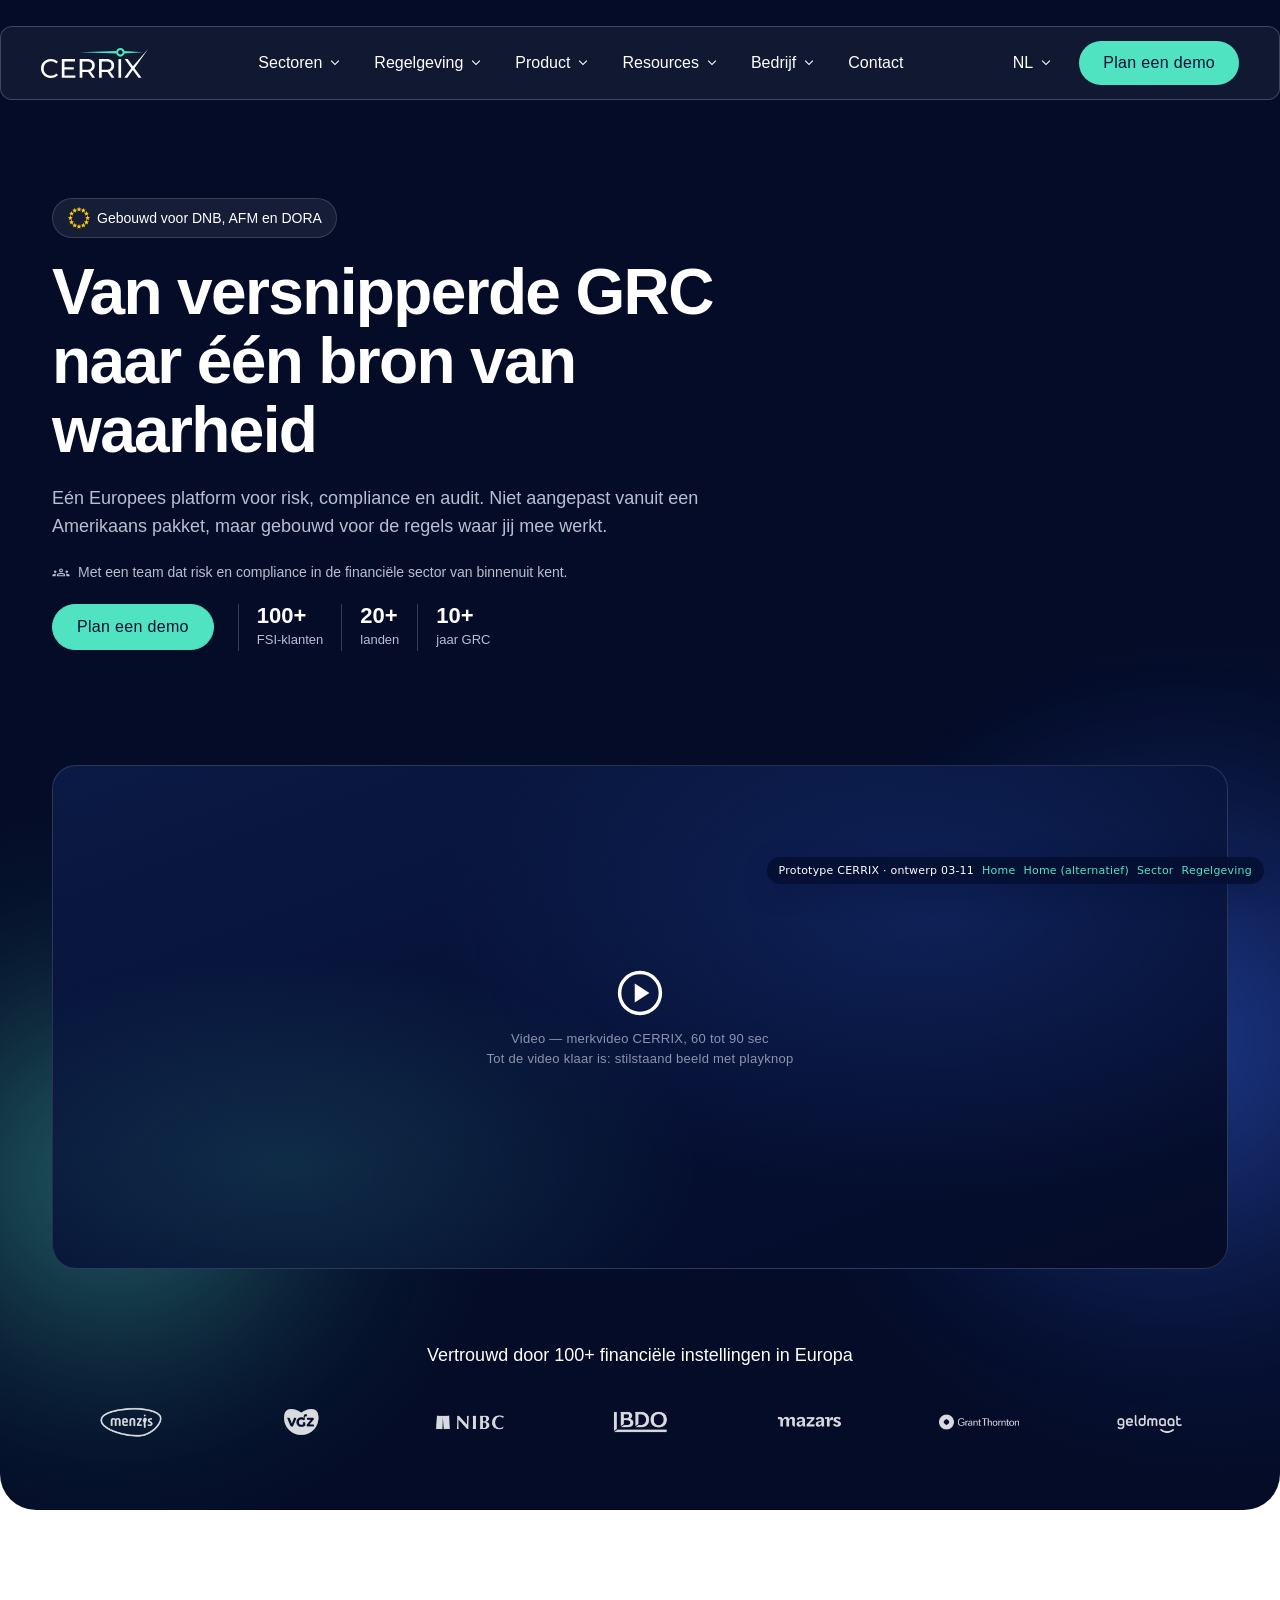
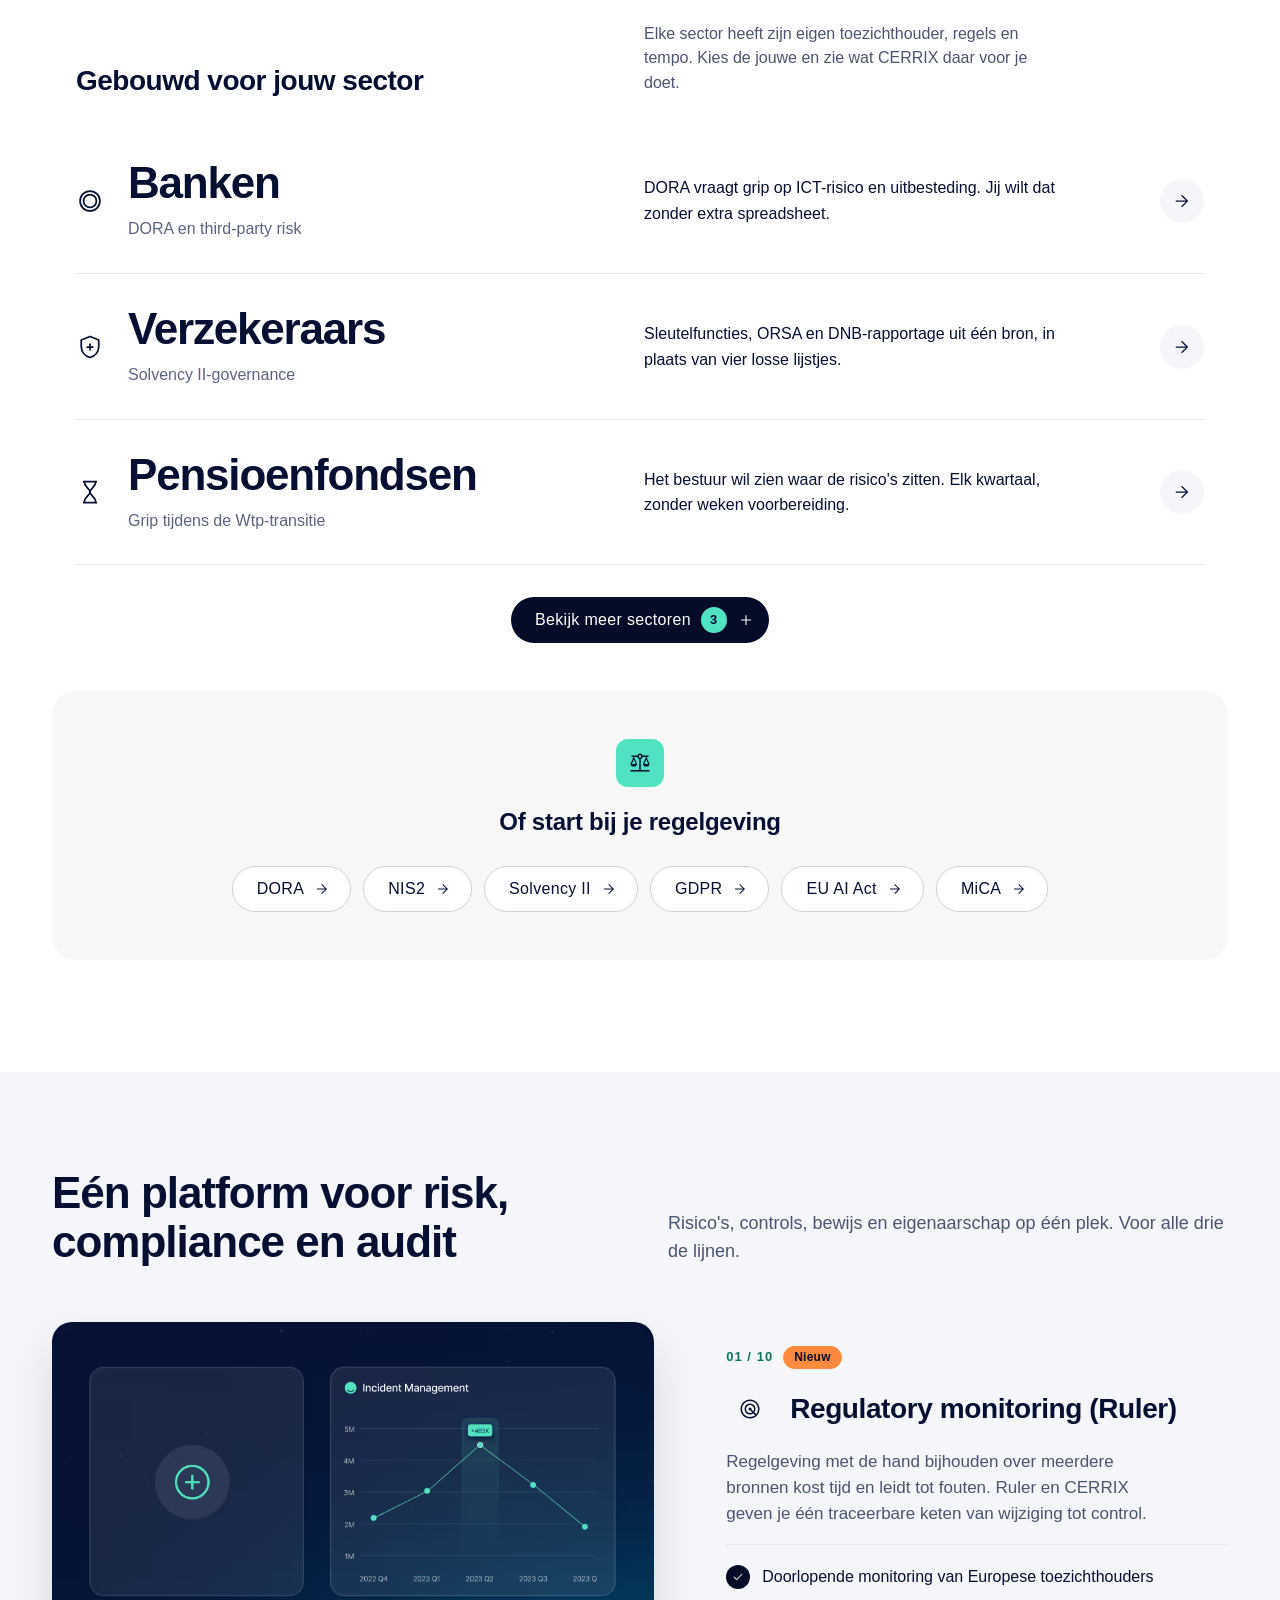
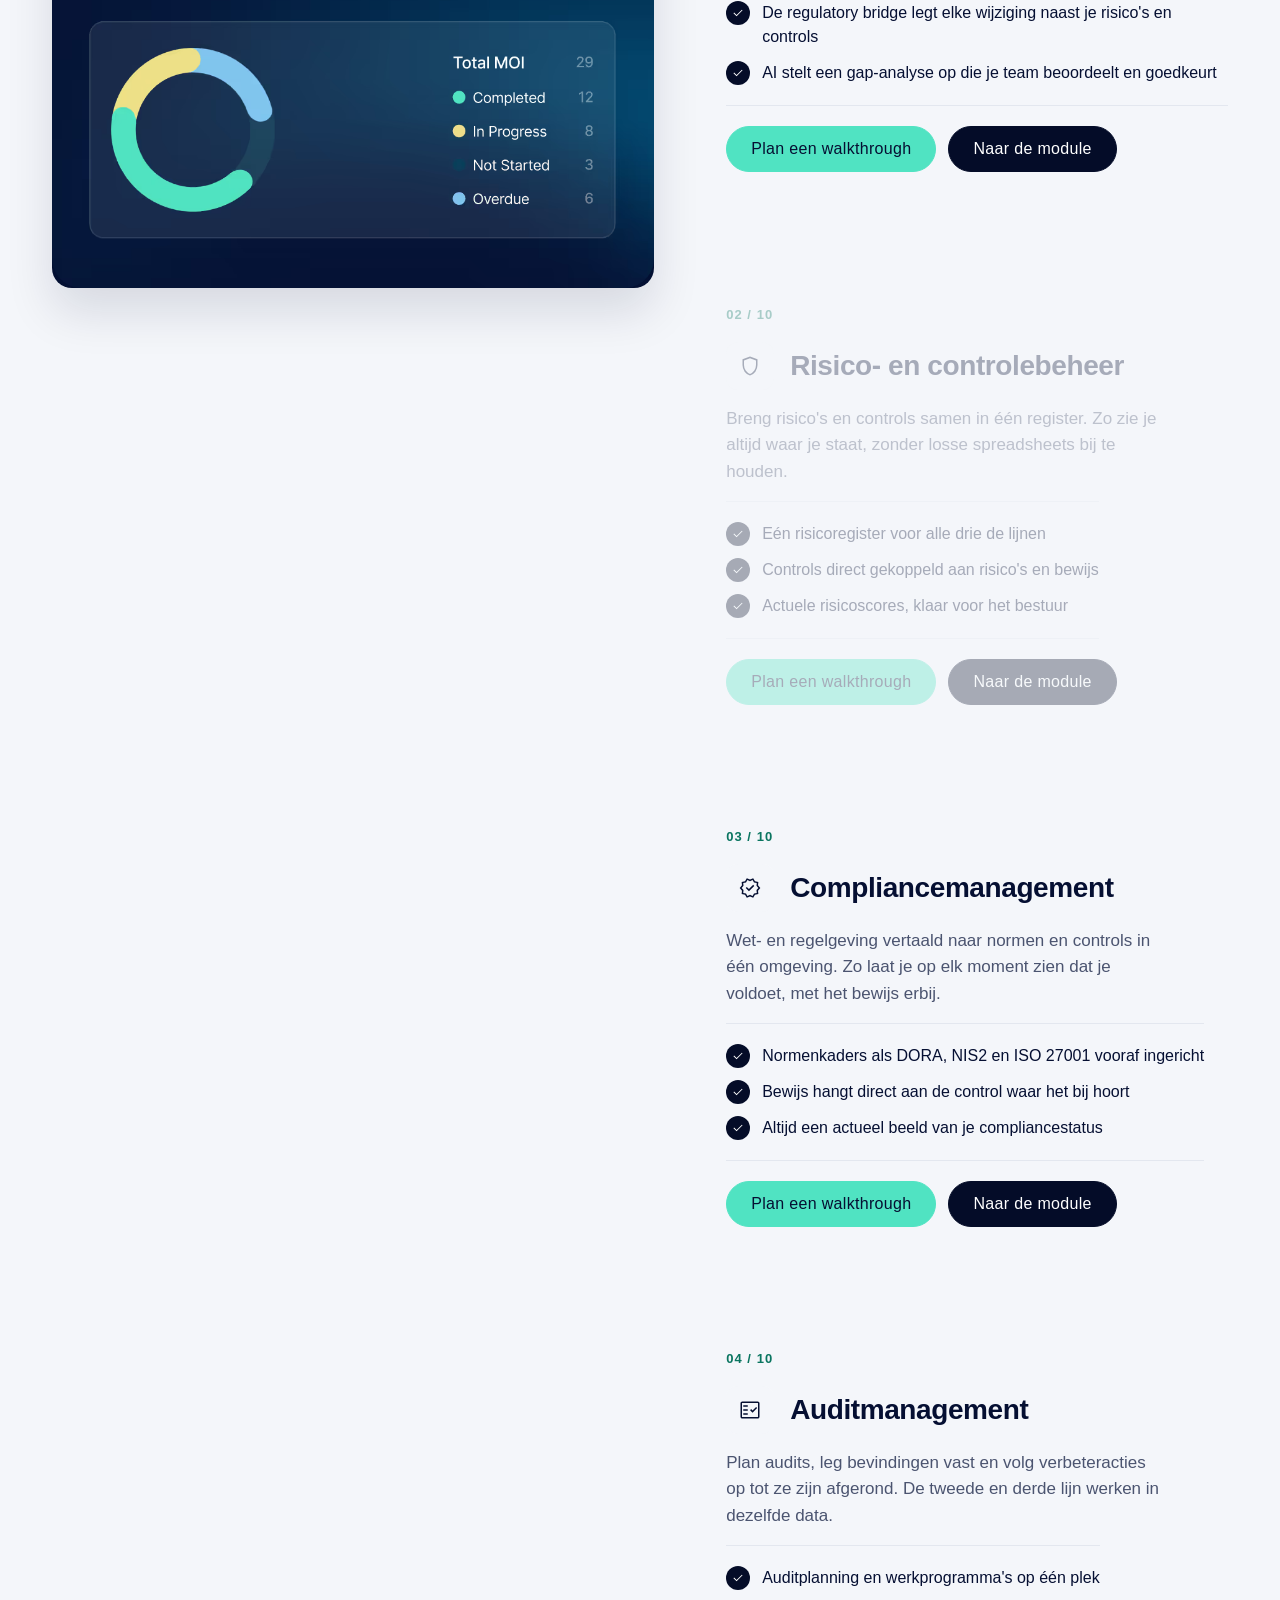
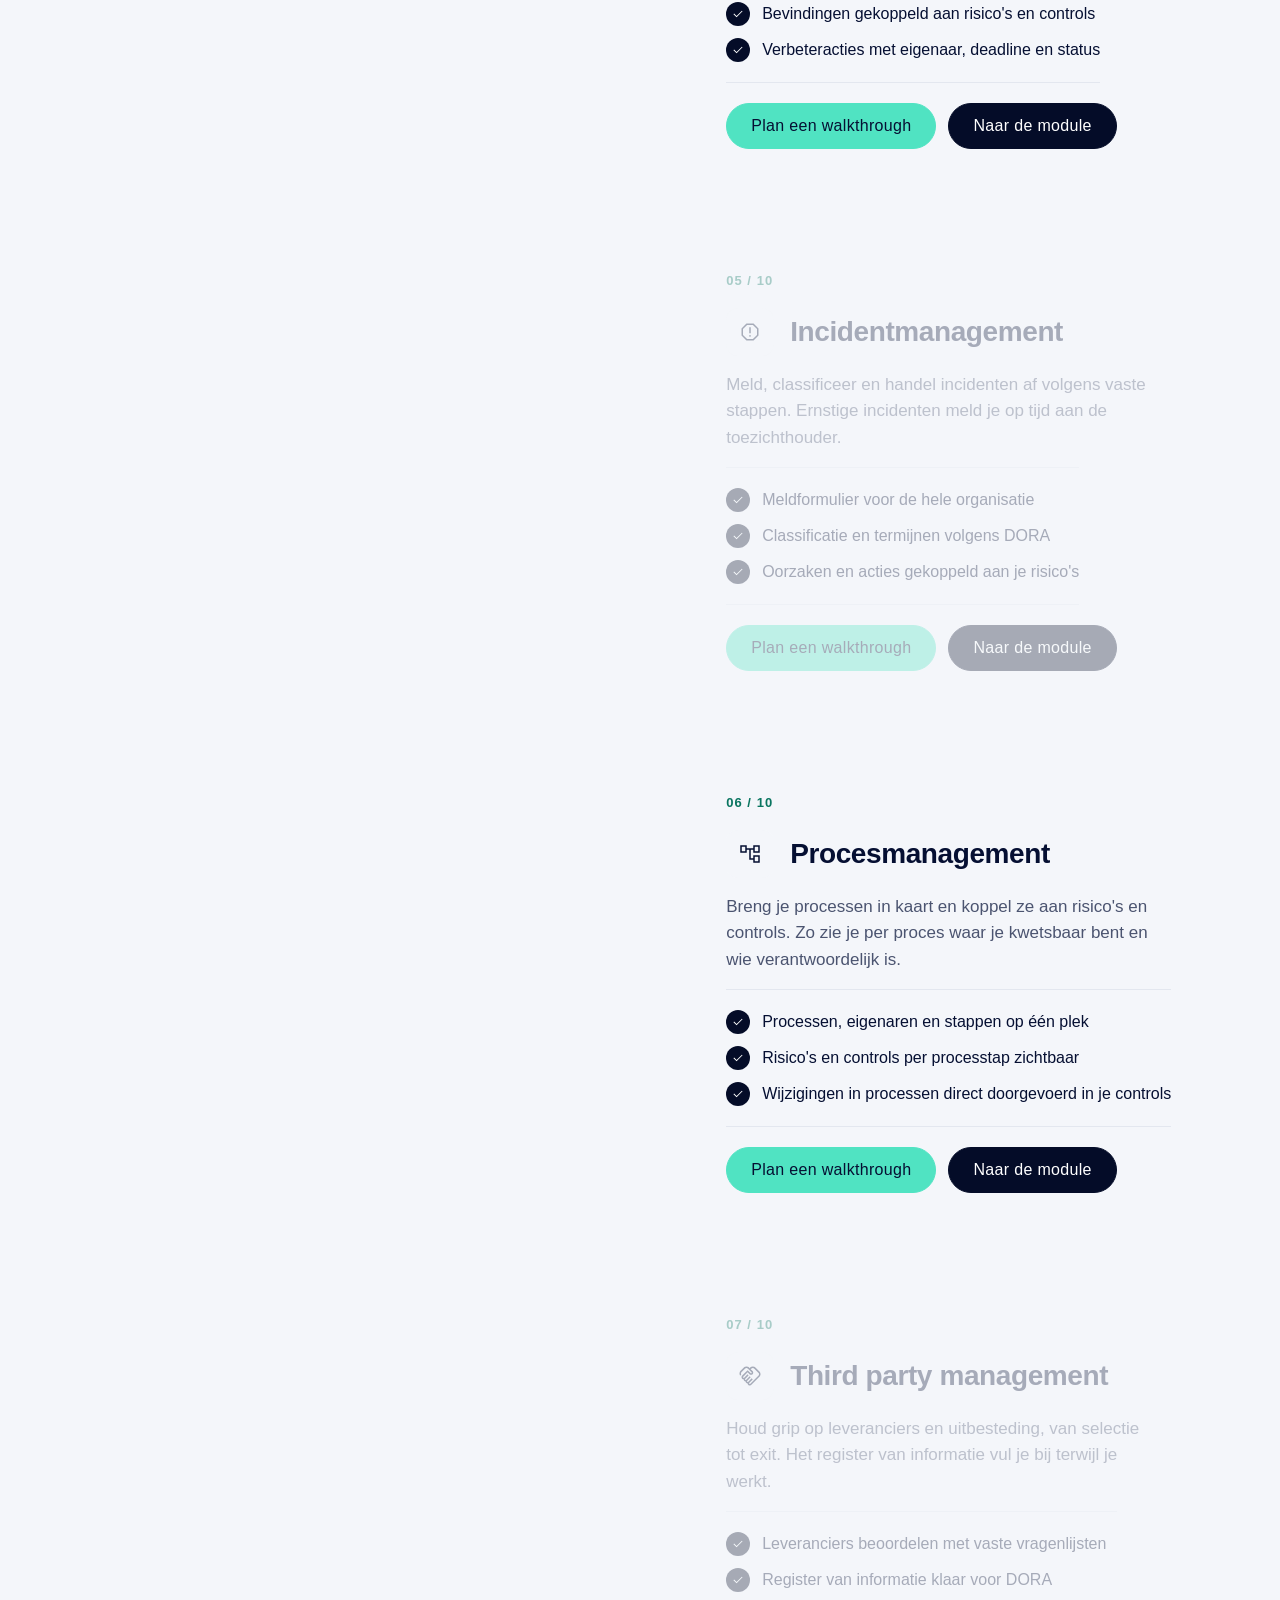
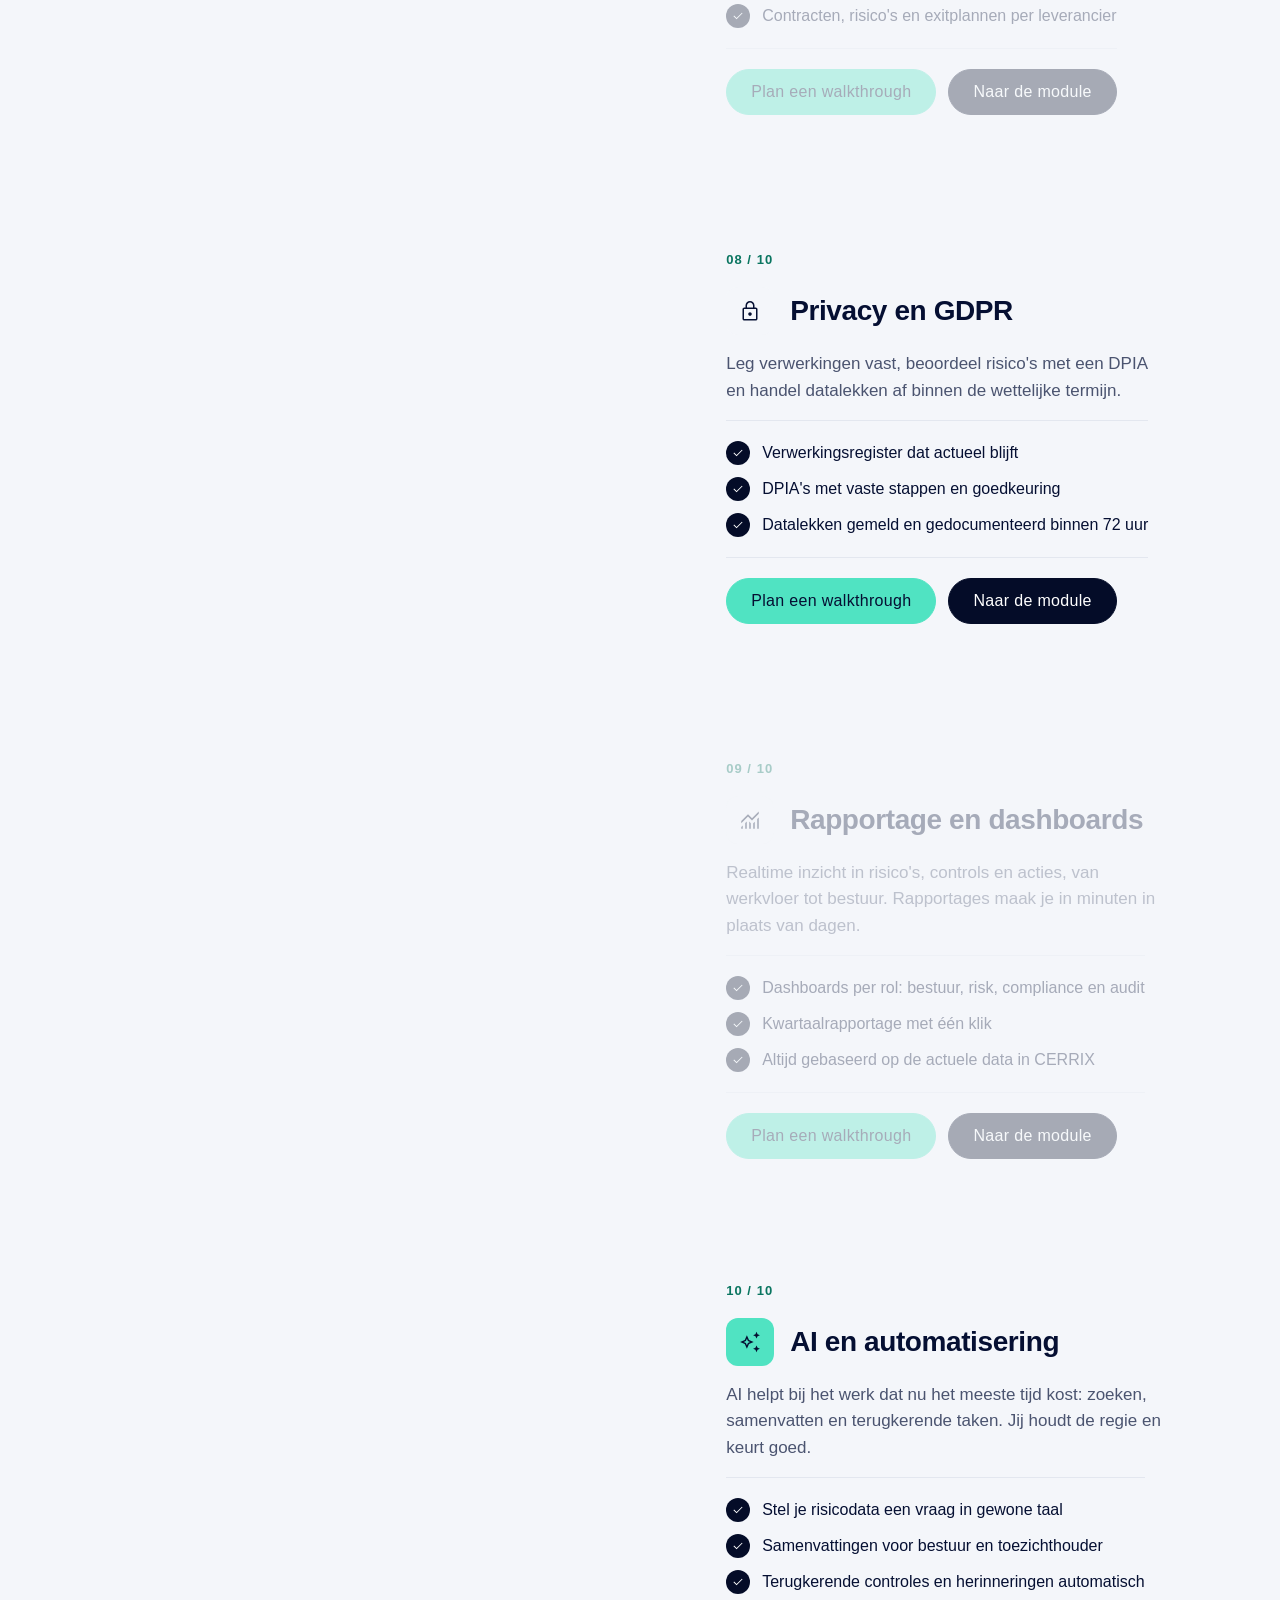
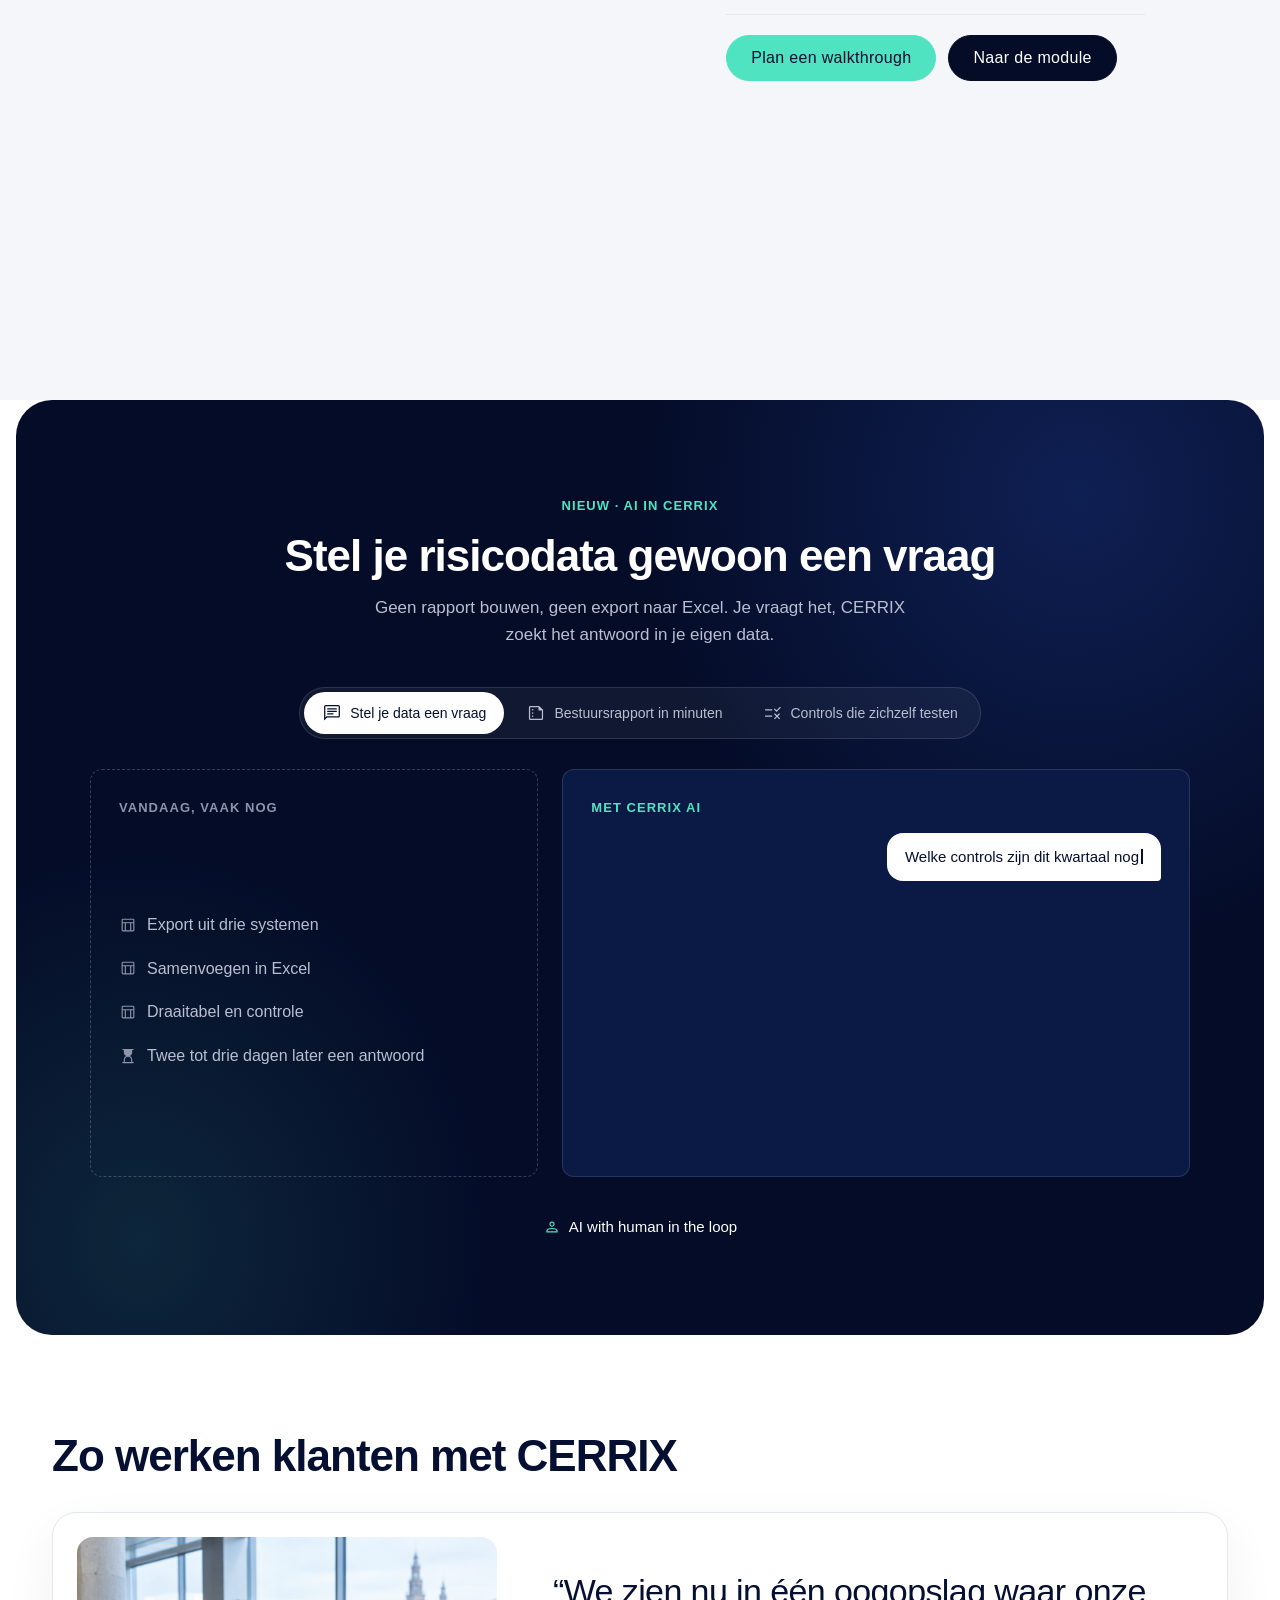
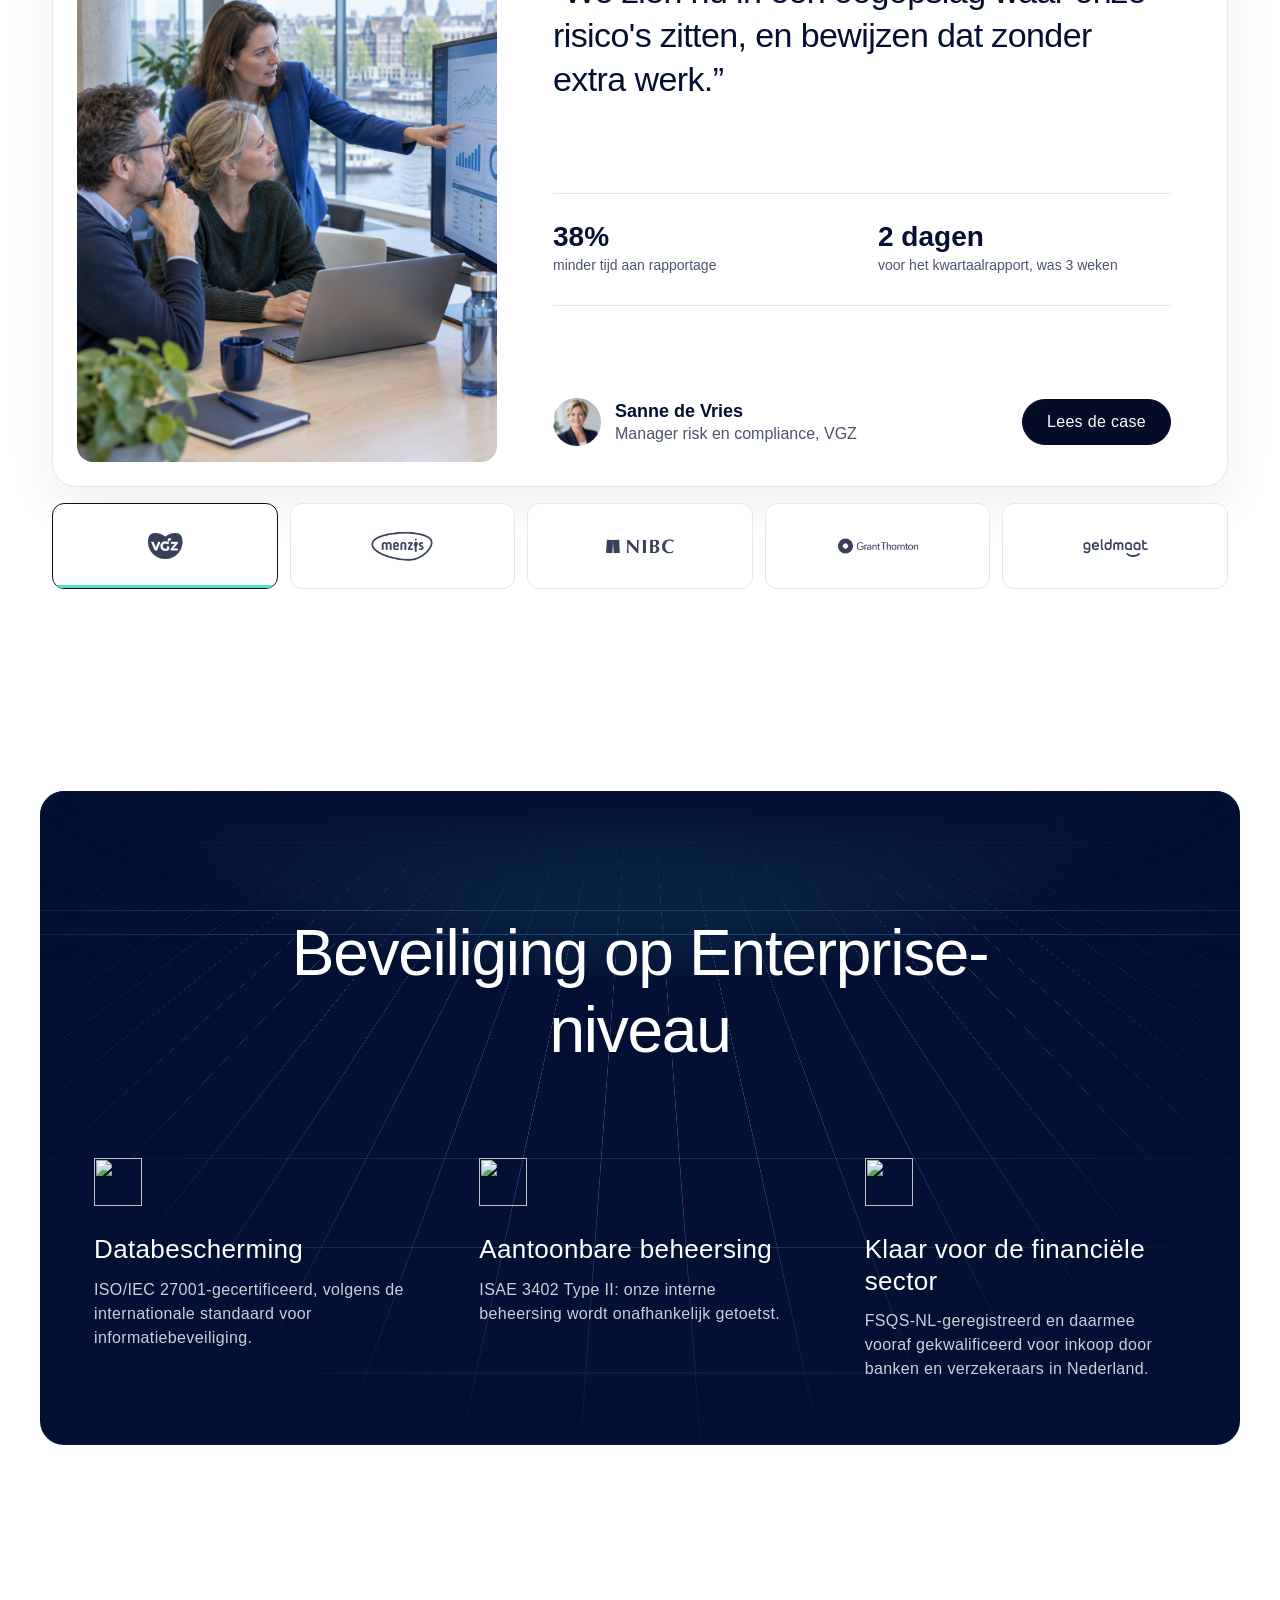
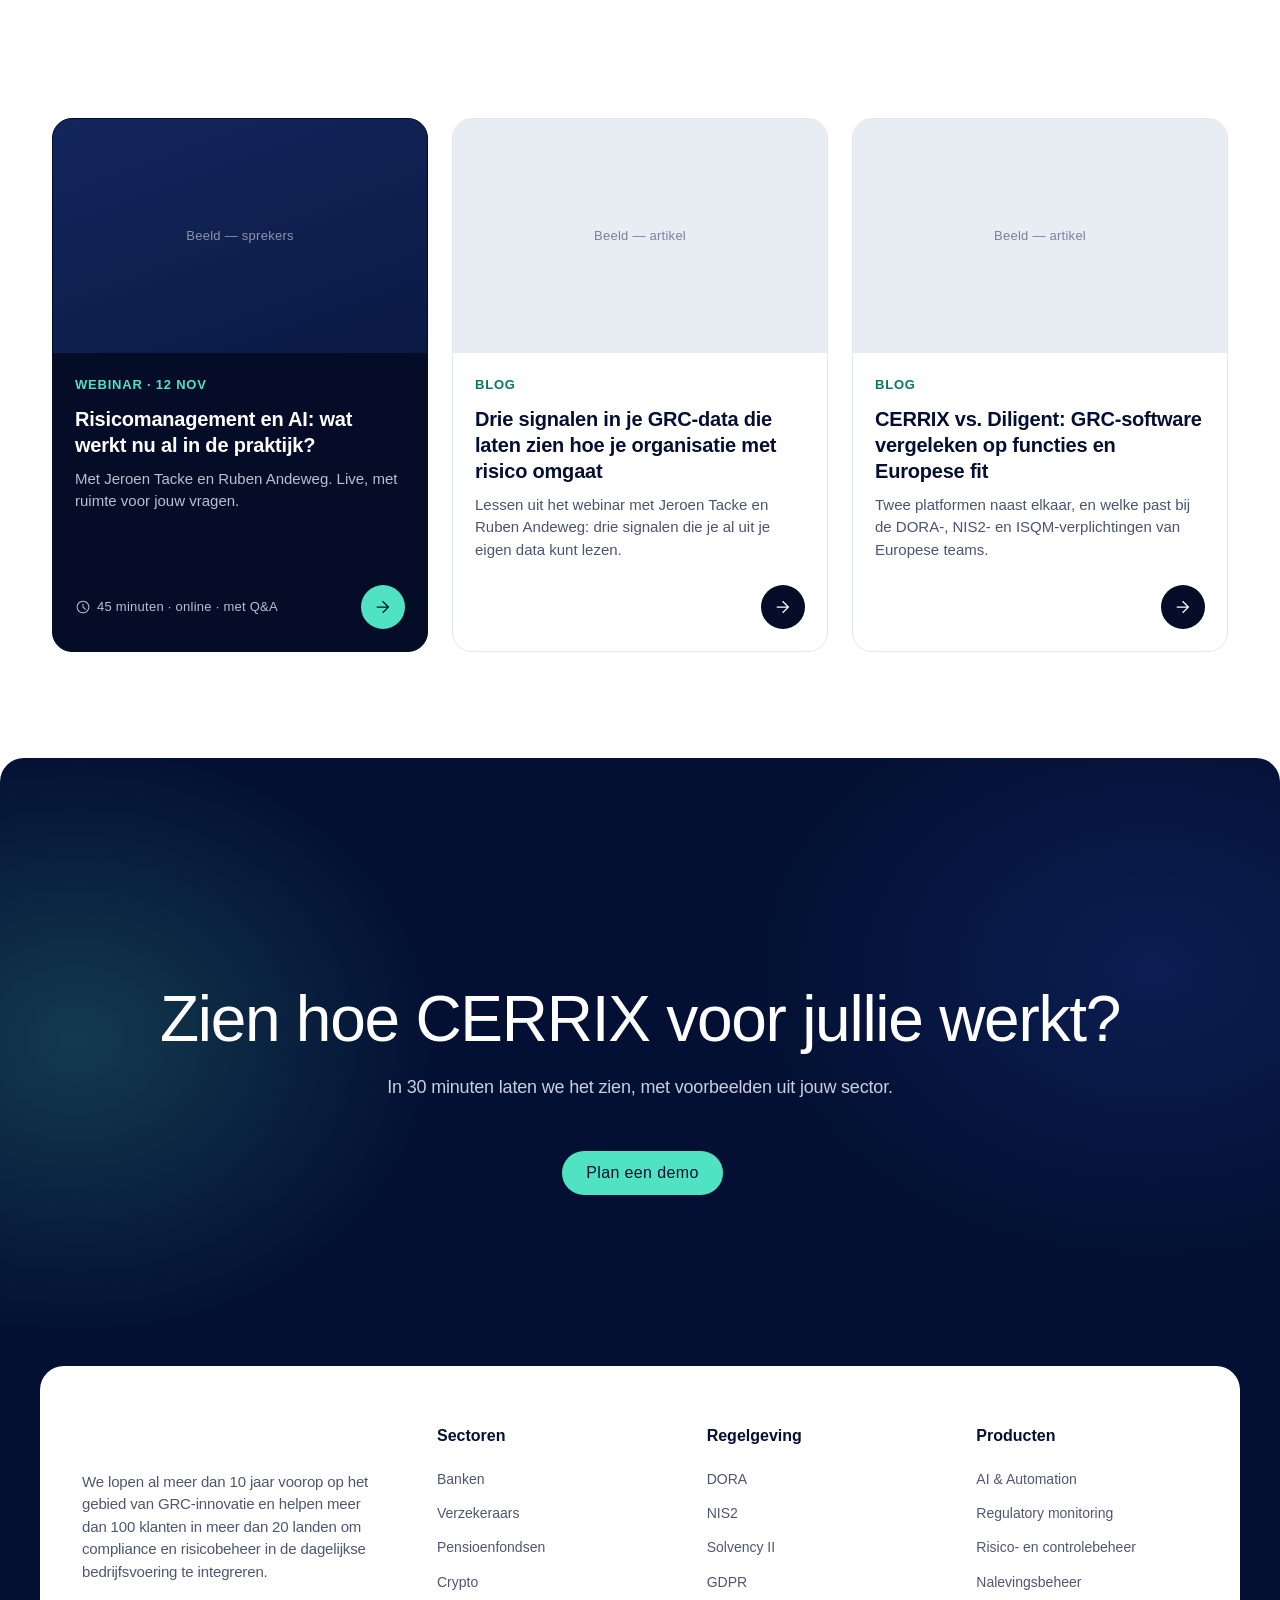
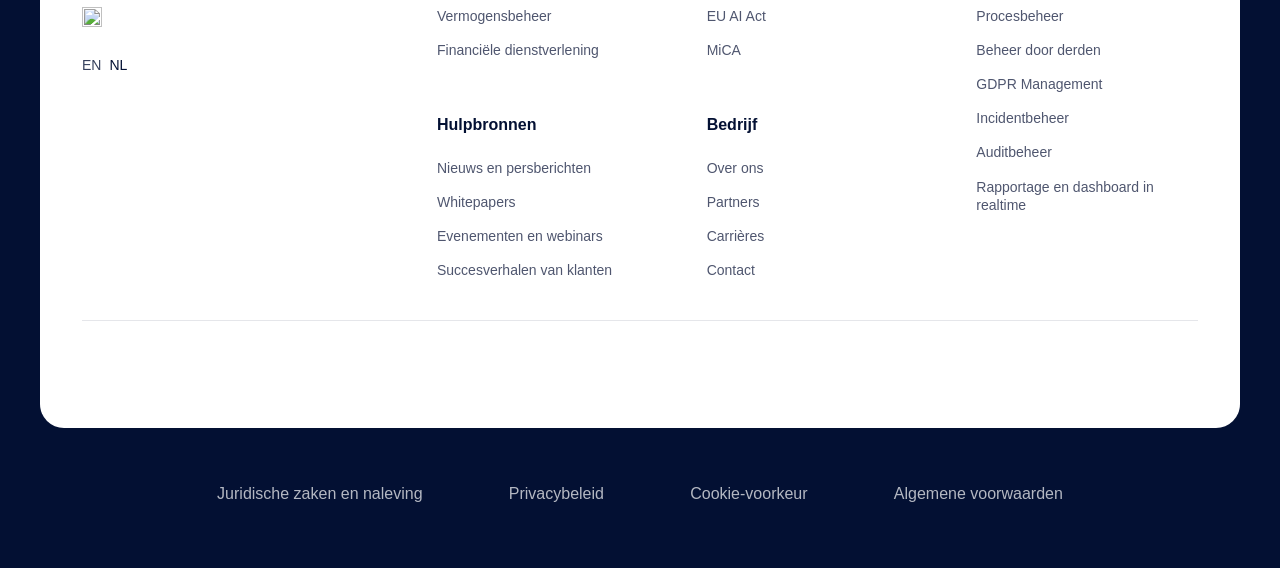
==== index.html @ e33f6fc8 "Prototype: turquoise icoontegel (weegschaal) boven 'Of start bij je regelgeving' Co-Authored-By: Cla" ====
<!doctype html>
<html lang="nl">
<head>
<meta charset="utf-8">
<meta name="viewport" content="width=device-width, initial-scale=1">
<title>Homepage</title>
<link rel="preconnect" href="https://fonts.googleapis.com">
<link rel="preconnect" href="https://fonts.gstatic.com" crossorigin>
<link rel="stylesheet" href="wireframe.css">
<link rel="stylesheet" href="cerrix.css">
<link rel="stylesheet" href="home.css">
<link rel="stylesheet" href="live.css">
<link rel="stylesheet" href="design.css">
<link rel="stylesheet" href="proto.css">
<script type="importmap">{"imports": {"three": "https://unpkg.com/three@0.170.0/build/three.module.js", "three/addons/": "https://unpkg.com/three@0.170.0/examples/jsm/"}}</script>
</head>
<body class="ds proto mode-3d">
<div class="wf-frame" data-frame="Homepage">
<div class="ds-band"><canvas id="dust"></canvas>
<header class="wf-header cx-header" data-name="Header">
  <div class="wf-container">
    <a class="wf-wordmark" href="index.html"><img src="assets/cerrix-logo-white.svg" alt="CERRIX"></a>
    <nav class="wf-nav"><a class="has-sub" href="#" data-label="Sectoren">Sectoren<svg class="cx-ic" fill="currentColor" data-icon="expand_more" xmlns="http://www.w3.org/2000/svg" height="18" viewBox="0 -960 960 960" width="18"><path d="M480-358.46 253.85-584.62 296-626.77l184 184 184-184 42.15 42.15L480-358.46Z"/></svg></a><a class="has-sub" href="#" data-label="Regelgeving">Regelgeving<svg class="cx-ic" fill="currentColor" data-icon="expand_more" xmlns="http://www.w3.org/2000/svg" height="18" viewBox="0 -960 960 960" width="18"><path d="M480-358.46 253.85-584.62 296-626.77l184 184 184-184 42.15 42.15L480-358.46Z"/></svg></a><a class="has-sub" href="#" data-label="Product">Product<svg class="cx-ic" fill="currentColor" data-icon="expand_more" xmlns="http://www.w3.org/2000/svg" height="18" viewBox="0 -960 960 960" width="18"><path d="M480-358.46 253.85-584.62 296-626.77l184 184 184-184 42.15 42.15L480-358.46Z"/></svg></a><a class="has-sub" href="#" data-label="Resources">Resources<svg class="cx-ic" fill="currentColor" data-icon="expand_more" xmlns="http://www.w3.org/2000/svg" height="18" viewBox="0 -960 960 960" width="18"><path d="M480-358.46 253.85-584.62 296-626.77l184 184 184-184 42.15 42.15L480-358.46Z"/></svg></a><a class="has-sub" href="#" data-label="Bedrijf">Bedrijf<svg class="cx-ic" fill="currentColor" data-icon="expand_more" xmlns="http://www.w3.org/2000/svg" height="18" viewBox="0 -960 960 960" width="18"><path d="M480-358.46 253.85-584.62 296-626.77l184 184 184-184 42.15 42.15L480-358.46Z"/></svg></a><a class="" href="#" data-label="Contact">Contact</a></nav>
    <div class="wf-header-actions">
      <span class="ds-lang">NL<svg fill="currentColor" xmlns="http://www.w3.org/2000/svg" height="18" viewBox="0 -960 960 960" width="18"><path d="M480-358.46 253.85-584.62 296-626.77l184 184 184-184 42.15 42.15L480-358.46Z"/></svg></span>
      <a class="wf-btn" href="#">Plan een demo</a>
    </div>
  </div>
</header><div class="wf-container cx-dd-wrap proto-dd" data-dd="Sectoren" hidden><div class="cx-dropdown" data-for="Sectoren" data-name="Dropdown Sectoren"><div class="cx-panel cx-panel--feat cx-panel--sectoren"><div class="cx-col"><p class="wf-eyebrow">Sectoren</p><div class="cx-list"><a class="cx-item" href="#"><svg class="cx-ic" fill="currentColor" data-icon="sector_banken" xmlns="http://www.w3.org/2000/svg" height="20" viewBox="0 0 24 24" width="20"><g fill="none" stroke="currentColor" stroke="currentColor" stroke-width="1.5"><circle cx="12" cy="12" r="8.5"/><circle cx="12" cy="12" r="5.5"/></g></svg><span><strong>Banken</strong><span>DORA en third-party risk.</span></span></a><a class="cx-item is-active" href="#"><svg class="cx-ic" fill="currentColor" data-icon="sector_verzekeraars" xmlns="http://www.w3.org/2000/svg" height="20" viewBox="0 0 24 24" width="20"><g fill="none" stroke="currentColor" stroke="currentColor" stroke-width="1.5" stroke-linejoin="round"><path d="M12 3 4.5 6v5.5c0 4.6 3.2 8.2 7.5 9.5 4.3-1.3 7.5-4.9 7.5-9.5V6z"/><path d="M12 9v6M9 12h6"/></g></svg><span><strong>Verzekeraars</strong><span>Solvency II-governance.</span></span></a><a class="cx-item" href="sector-pensioenfondsen.html"><svg class="cx-ic" fill="currentColor" data-icon="sector_pensioenfondsen" xmlns="http://www.w3.org/2000/svg" height="20" viewBox="0 0 24 24" width="20"><g fill="none" stroke="currentColor" stroke="currentColor" stroke-width="1.5" stroke-linejoin="round"><path d="M6 3h12M6 21h12M7 3c0 5 5 6 5 9s-5 4-5 9M17 3c0 5-5 6-5 9s5 4 5 9"/></g></svg><span><strong>Pensioenfondsen</strong><span>Grip tijdens de Wtp-transitie.</span></span></a><a class="cx-item" href="#"><svg class="cx-ic" fill="currentColor" data-icon="sector_crypto" xmlns="http://www.w3.org/2000/svg" height="20" viewBox="0 0 24 24" width="20"><g fill="none" stroke="currentColor" stroke="currentColor" stroke-width="1.5" stroke-linejoin="round"><path d="M12 2 5 12l7 10 7-10z"/><path d="M5 12l7 3.5 7-3.5M12 2v13.5"/></g></svg><span><strong>Crypto</strong><span>MiCA-vergunning en compliance.</span></span></a><a class="cx-item" href="#"><svg class="cx-ic" fill="currentColor" data-icon="sector_vermogensbeheer" xmlns="http://www.w3.org/2000/svg" height="20" viewBox="0 0 24 24" width="20"><g fill="none" stroke="currentColor" stroke="currentColor" stroke-width="1.5" stroke-linejoin="round"><path d="M11 4a8 8 0 1 0 9 9h-9z"/><path d="M14 2.5V10h7.5A7.5 7.5 0 0 0 14 2.5z"/></g></svg><span><strong>Vermogensbeheer</strong><span>AFM-toezicht en MiFID II.</span></span></a><a class="cx-item" href="#"><svg class="cx-ic" fill="currentColor" data-icon="sector_findienst" xmlns="http://www.w3.org/2000/svg" height="20" viewBox="0 0 24 24" width="20"><g fill="none" stroke="currentColor" stroke="currentColor" stroke-width="1.5"><rect x="2.5" y="8" width="11" height="8" rx="4"/><rect x="10.5" y="8" width="11" height="8" rx="4"/></g></svg><span><strong>Financiële dienstverlening</strong><span>Wft, integriteit en uitbesteding.</span></span></a></div></div><aside class="cx-featured"><div class="wf-img ds-feat-photo" style="--ratio:1/1"><img src="assets/case-team.png" alt=""></div><span class="cx-pill">Klantcase · verzekeraars</span><p class="cx-feat-title">Hoe VGZ risk en compliance versterkt met CERRIX</p><a class="wf-btn wf-btn--secondary" href="#">Lees de case</a></aside></div></div></div>
<div class="wf-container cx-dd-wrap proto-dd" data-dd="Regelgeving" hidden><div class="cx-dropdown" data-for="Regelgeving" data-name="Dropdown Regelgeving"><div class="cx-panel cx-panel--feat"><div class="cx-col"><p class="wf-eyebrow">Regelgeving</p><div class="cx-list"><a class="cx-item cx-item--plain" href="regelgeving-dora.html"><span><strong>DORA</strong><span>Digitale weerbaarheid in de financiële sector.</span></span></a><a class="cx-item cx-item--plain" href="#"><span><strong>NIS2</strong><span>Cyberbeveiliging voor essentiële diensten.</span></span></a><a class="cx-item cx-item--plain" href="#"><span><strong>Solvency II</strong><span>Governance en risicobeheer bij verzekeraars.</span></span></a><a class="cx-item cx-item--plain" href="#"><span><strong>GDPR</strong><span>Privacy en gegevensbescherming.</span></span></a><a class="cx-item cx-item--plain" href="#"><span><strong>EU AI Act</strong><span>Verantwoord gebruik van AI.</span></span></a><a class="cx-item cx-item--plain" href="#"><span><strong>MiCA</strong><span>Regels voor cryptoaanbieders.</span></span></a></div></div><aside class="cx-featured"><div class="wf-img ds-feat-photo" style="--ratio:1/1"><img src="assets/prod-ruler.png" alt=""></div><span class="cx-pill">Regulatory monitoring</span><p class="cx-feat-title">Mis geen wijziging: Ruler vertaalt nieuwe regels naar je controls</p><a class="wf-btn wf-btn--secondary" href="#">Bekijk Ruler</a></aside></div></div></div>
<div class="wf-container cx-dd-wrap proto-dd" data-dd="Product" hidden><div class="cx-dropdown" data-for="Product" data-name="Dropdown Product"><div class="cx-panel cx-panel--2"><div class="cx-col"><p class="wf-eyebrow">Product</p><div class="cx-list"><a class="cx-item" href="#"><svg class="cx-ic" fill="currentColor" data-icon="shield" xmlns="http://www.w3.org/2000/svg" height="20" viewBox="0 -960 960 960" width="20"><path d="M480-100.77q-129.77-35.39-214.88-152.77Q180-370.92 180-516v-230.15l300-112.31 300 112.31V-516q0 145.08-85.12 262.46Q609.77-136.16 480-100.77Zm0-63.23q104-33 172-132t68-220v-189l-240-89.62L240-705v189q0 121 68 220t172 132Zm0-315.62Z"/></svg><span><strong>Risico- en controlebeheer</strong><span>Risico's en controls in één register.</span></span></a><a class="cx-item" href="#"><svg class="cx-ic" fill="currentColor" data-icon="verified" xmlns="http://www.w3.org/2000/svg" height="20" viewBox="0 -960 960 960" width="20"><path d="m352.46-85.39-71.38-120.3-135.54-29.7 13.23-139.53L66.93-480l91.84-105.08-13.23-139.53 135.54-29.7 71.38-120.3L480-820.46l127.54-54.15 71.38 120.3 135.54 29.7-13.23 139.53L893.07-480l-91.84 105.08 13.23 139.53-135.54 29.7-71.38 120.3L480-139.54 352.46-85.39ZM378-162l102-43.23L583.23-162 640-258l110-25.23L740-396l74-84-74-85.23L750-678l-110-24-58-96-102 43.23L376.77-798 320-702l-110 24 10 112.77L146-480l74 84-10 114 110 24 58 96Zm102-318Zm-42 128.15L650.15-564 608-607.38l-170 170-86-84.77L309.85-480 438-351.85Z"/></svg><span><strong>Compliancemanagement</strong><span>Aantoonbaar voldoen, bewijs op één plek.</span></span></a><a class="cx-item" href="#"><svg class="cx-ic" fill="currentColor" data-icon="fact_check" xmlns="http://www.w3.org/2000/svg" height="20" viewBox="0 -960 960 960" width="20"><path d="M172.31-140Q142-140 121-161q-21-21-21-51.31v-535.38Q100-778 121-799q21-21 51.31-21h615.38Q818-820 839-799q21 21 21 51.31v535.38Q860-182 839-161q-21 21-51.31 21H172.31Zm0-60h615.38q4.62 0 8.46-3.85 3.85-3.84 3.85-8.46v-535.38q0-4.62-3.85-8.46-3.84-3.85-8.46-3.85H172.31q-4.62 0-8.46 3.85-3.85 3.84-3.85 8.46v535.38q0 4.62 3.85 8.46 3.84 3.85 8.46 3.85ZM210-290h180v-60H210v60Zm372-84.23L765.77-558 723-600.77l-141 142-57-57L483.23-473 582-374.23ZM210-450h180v-60H210v60Zm0-160h180v-60H210v60Zm-50 410v-560 560Z"/></svg><span><strong>Auditmanagement</strong><span>Audits gepland, bevindingen opgevolgd.</span></span></a><a class="cx-item" href="#"><svg class="cx-ic" fill="currentColor" data-icon="report" xmlns="http://www.w3.org/2000/svg" height="20" viewBox="0 -960 960 960" width="20"><path d="M480-291.54q13.73 0 23.02-9.38 9.29-9.39 9.29-22.93 0-13.53-9.29-22.92-9.29-9.38-23.02-9.38t-23.02 9.38q-9.29 9.39-9.29 22.92 0 13.54 9.29 22.93 9.29 9.38 23.02 9.38Zm-30-139.23h60v-241.54h-60v241.54ZM338.46-140 140-338.28v-283.26L338.28-820h283.26L820-621.72v283.26L621.72-140H338.46ZM364-200h232l164-164v-232L596-760H364L200-596v232l164 164Zm116-280Z"/></svg><span><strong>Incidentmanagement</strong><span>Incidenten gemeld en afgehandeld.</span></span></a><a class="cx-item" href="#"><svg class="cx-ic" fill="currentColor" data-icon="account_tree" xmlns="http://www.w3.org/2000/svg" height="20" viewBox="0 -960 960 960" width="20"><path d="M610-130v-120H450v-400H350v120H90v-300h260v120h260v-120h260v300H610v-120H510v340h100v-120h260v300H610ZM150-770v180-180Zm520 400v180-180Zm0-400v180-180Zm0 180h140v-180H670v180Zm0 400h140v-180H670v180ZM150-590h140v-180H150v180Z"/></svg><span><strong>Procesmanagement</strong><span>Processen gekoppeld aan controls.</span></span></a></div></div><div class="cx-col"><p class="wf-eyebrow">&nbsp;</p><div class="cx-list"><a class="cx-item" href="#"><svg class="cx-ic" fill="currentColor" data-icon="handshake" xmlns="http://www.w3.org/2000/svg" height="20" viewBox="0 -960 960 960" width="20"><path d="M471.54-161.15q5.92 0 12.04-2.77 6.11-2.77 9.65-6.31l319.92-319.92q13.54-13.54 20.39-28.93 6.84-15.38 6.84-32.3 0-17.54-6.84-33.77-6.85-16.24-20.39-29.16l-160-160q-12.92-13.54-28-19.81-15.07-6.26-32.61-6.26-16.92 0-32.5 6.26-15.58 6.27-28.73 19.81l-22.93 22.93 74 74.61q13.46 12.85 19.89 29.31 6.42 16.46 6.42 34.15 0 36.62-24.46 61.08t-61.08 24.46q-17.69 0-34.27-5.85-16.57-5.84-29.42-18.69l-75.77-75.15-173.84 173.84q-4.54 4.54-6.81 10.16-2.27 5.61-2.27 11.54 0 11.07 7.54 18.92 7.54 7.85 18.61 7.85 5.93 0 12.04-2.77 6.12-2.77 9.66-6.31L380-545.61l42.15 42.15-130.77 131.38q-4.53 4.54-6.8 10.16-2.27 5.61-2.27 11.54 0 10.69 7.73 18.42 7.73 7.73 18.42 7.73 5.93 0 12.04-2.77 6.12-2.77 9.65-6.31l136-135.38 42.16 42.15-135.39 136q-4.15 3.54-6.61 9.65-2.46 6.12-2.46 12.04 0 10.7 7.73 18.43t18.42 7.73q5.92 0 11.54-2.27 5.61-2.27 10.15-6.81l136-135.38L589.85-345l-136 136q-4.54 4.54-6.81 10.54-2.27 6-2.27 11.54 0 11.07 8.23 18.42 8.23 7.35 18.54 7.35Zm-.62 59.99q-33.92 0-59.15-23.53-25.23-23.54-26.38-58.62-34-2.31-56.81-24.15-22.81-21.85-24.73-57.39-35.54-2.3-57.46-24.84-21.93-22.54-23.47-56.7-35.69-2.3-58.92-25.88-23.23-23.58-23.23-59.65 0-17.69 6.73-34.66 6.73-16.96 19.58-29.8l216.61-216 117.16 117.15q3.53 4.15 9.26 6.62 5.74 2.46 12.43 2.46 10.92 0 18.84-7.23 7.93-7.23 7.93-18.93 0-6.69-2.46-12.42-2.47-5.73-6.62-9.27L399.92-774.31q-12.92-13.54-28.19-19.81-15.27-6.26-32.81-6.26-16.92 0-32.11 6.26-15.2 6.27-28.73 19.81l-131.39 132q-10.92 10.92-17.88 25.81-6.96 14.88-8.19 30.35-1.24 12.77 1.15 25.27 2.38 12.5 8.38 23.5L86-493.23Q72.46-512.77 65.62-537q-6.85-24.23-5.62-49.15 1.23-27.62 12.46-53.35t31.46-45.96l131-131q22.47-21.85 48.89-32.88 26.42-11.04 55.5-11.04 29.07 0 55.3 11.04 26.24 11.03 48.08 32.88l22.93 22.92 22.92-22.92q22.46-21.85 48.69-32.88 26.23-11.04 55.31-11.04 29.08 0 55.5 11.04 26.42 11.03 48.27 32.88l159 159q21.84 21.85 33.46 49.73 11.61 27.88 11.61 56.96 0 29.08-11.61 55.31-11.62 26.23-33.46 48.07L535.38-128.08q-13.23 13.23-29.8 20.08-16.58 6.84-34.66 6.84Zm-113.61-532.3Z"/></svg><span><strong>Third party management</strong><span>Leveranciers en uitbesteding in beeld.</span></span></a><a class="cx-item" href="#"><svg class="cx-ic" fill="currentColor" data-icon="lock" xmlns="http://www.w3.org/2000/svg" height="20" viewBox="0 -960 960 960" width="20"><path d="M252.31-100q-29.92 0-51.12-21.19Q180-142.39 180-172.31v-375.38q0-29.92 21.19-51.12Q222.39-620 252.31-620H300v-80q0-74.92 52.54-127.46Q405.08-880 480-880q74.92 0 127.46 52.54Q660-774.92 660-700v80h47.69q29.92 0 51.12 21.19Q780-577.61 780-547.69v375.38q0 29.92-21.19 51.12Q737.61-100 707.69-100H252.31Zm0-60h455.38q5.39 0 8.85-3.46t3.46-8.85v-375.38q0-5.39-3.46-8.85t-8.85-3.46H252.31q-5.39 0-8.85 3.46t-3.46 8.85v375.38q0 5.39 3.46 8.85t8.85 3.46Zm277.27-150.42Q550-330.85 550-360t-20.42-49.58Q509.15-430 480-430t-49.58 20.42Q410-389.15 410-360t20.42 49.58Q450.85-290 480-290t49.58-20.42ZM360-620h240v-80q0-50-35-85t-85-35q-50 0-85 35t-35 85v80ZM240-160v-400 400Z"/></svg><span><strong>Privacy en GDPR</strong><span>Verwerkingen en datalekken beheerst.</span></span></a><a class="cx-item" href="#"><svg class="cx-ic" fill="currentColor" data-icon="monitoring" xmlns="http://www.w3.org/2000/svg" height="20" viewBox="0 -960 960 960" width="20"><path d="M130-130v-65.77l60-60V-130h-60Zm160 0v-225.77l60-60V-130h-60Zm160 0v-285.77l60 61V-130h-60Zm160 0v-224.77l60-60V-130h-60Zm160 0v-385.77l60-60V-130h-60ZM130-351.23v-84.54l270-270 160 160 270-270v84.54l-270 270-160-160-270 270Z"/></svg><span><strong>Rapportage en dashboards</strong><span>Realtime inzicht voor het bestuur.</span></span></a><a class="cx-item" href="#"><svg class="cx-ic" fill="currentColor" data-icon="auto_awesome" xmlns="http://www.w3.org/2000/svg" height="20" viewBox="0 -960 960 960" width="20"><path d="M740-616.16 697.69-710l-93.84-42.31 93.84-42.3L740-888.46l42.31 93.85 93.84 42.3L782.31-710 740-616.16Zm0 544.62-42.31-93.85-93.84-42.3L697.69-250 740-343.84 782.31-250l93.84 42.31-93.84 42.3L740-71.54ZM355.38-208.47l-84.61-186.92L83.85-480l186.92-84.61 84.61-186.92L440-564.61 626.92-480 440-395.39l-84.62 186.92Zm0-145.53 40-86 86-40-86-40-40-86-40 86-86 40 86 40 40 86Zm0-126Z"/></svg><span><strong>AI en automatisering</strong><span>AI in elke stap van je GRC-werk.</span></span></a><a class="cx-item" href="#"><svg class="cx-ic" fill="currentColor" data-icon="radar" xmlns="http://www.w3.org/2000/svg" height="20" viewBox="0 -960 960 960" width="20"><path d="M331.86-129.92q-69.37-29.92-120.68-81.21-51.31-51.29-81.25-120.63Q100-401.1 100-479.93q0-78.84 29.92-148.21t81.21-120.68q51.29-51.31 120.63-81.25Q401.1-860 479.93-860q78.84 0 148.21 29.92t120.68 81.21q51.31 51.29 81.25 120.63Q860-558.9 860-480.07q0 78.84-29.92 148.21t-81.21 120.68q-51.29 51.31-120.63 81.25Q558.9-100 480.07-100q-78.84 0-148.21-29.92ZM480-160q58.5 0 110.21-19.42 51.71-19.43 93.48-54.12l-70.84-70.85q-27.47 21-61.48 32.7Q517.36-260 480-260q-91.67 0-155.83-64.14Q260-388.28 260-479.91q0-91.63 64.14-155.86Q388.28-700 479.91-700q91.63 0 155.86 64.17Q700-571.67 700-480q0 37.46-12 71.68-12 34.22-33 61.78l70.85 70.85q34.69-41.77 54.42-93.69Q800-421.31 800-480q0-134-93-227t-227-93q-134 0-227 93t-93 227q0 134 93 227t227 93Zm0-160q24.55 0 47.43-7.23t42.03-20.54L495-422.23q-3.73 1.48-7.46 1.86-3.73.37-7.46.37-24.62 0-42.35-17.73T420-480q0-24.54 17.73-42.27Q455.46-540 480-540q24.54 0 42.27 17.73Q540-504.54 540-480.08q0 4.45-.37 8.53-.38 4.07-1.86 7.78l73.84 73.85q13.31-19.16 20.85-41.87Q640-454.51 640-480q0-66-47-113t-113-47q-66 0-113 47t-47 113q0 66 47 113t113 47Z"/></svg><span><strong>Regulatory monitoring (Ruler)</strong><span>Ruler signaleert wetswijzigingen.</span></span></a></div></div><div class="cx-col cx-col--span"><p class="wf-eyebrow">Diensten</p><div class="cx-list cx-list--row"><a class="cx-item" href="#"><svg class="cx-ic" fill="currentColor" data-icon="rocket_launch" xmlns="http://www.w3.org/2000/svg" height="20" viewBox="0 -960 960 960" width="20"><path d="m216.77-535.15 88 37.23q16.31-32.62 34.77-63.04 18.46-30.42 40.69-59.89l-58.69-11.38q-3.08-.77-5.96.19-2.89.96-5.2 3.27l-93.61 93.62Zm135.84 74.92 113.62 113q44.69-18.69 92.69-51.69t91.16-76.16q67.3-67.3 104.11-146.65Q791-701.07 790.61-785q-83.92-.38-163.38 36.42-79.46 36.81-146.77 104.12-43.15 43.15-76.15 91.35-33 48.19-51.7 92.88Zm172.31-129.38q0-29.08 20.31-49.39 20.31-20.31 49.88-20.31 29.58 0 49.89 20.31 20.31 20.31 20.31 49.39 0 29.07-20.31 49.38-20.31 20.31-49.89 20.31-29.57 0-49.88-20.31-20.31-20.31-20.31-49.38Zm15.85 378.84 93.61-93.61q2.31-2.31 3.27-5.2.96-2.88.2-5.96l-11.39-58.69Q597-352 566.58-333.85q-30.43 18.16-63.04 34.47l37.23 88.61Zm304.54-629.15q12.84 115.61-27.35 219.15T685.69-425.15l-3.46 3.46-3.46 3.46 18.07 90.54q3.62 18.07-1.61 35.15t-18.08 29.92L520.31-106.16l-75.16-176.61-156.76-156.77-176.62-75.54 155.85-156.46q12.84-12.84 30.23-18.27 17.38-5.42 35.46-1.8l91.31 18.46q1.92-1.92 3.26-3.46 1.35-1.54 3.27-3.47 92.08-92.07 195.31-132.38t218.85-27.46ZM180.85-317.15q29.23-29.23 71.27-29.35 42.03-.11 71.26 29.12 29.23 29.23 28.93 71.26-.31 42.04-29.54 71.27-22.69 22.69-74.46 38.96-51.77 16.27-132.85 26.04 9.77-81.07 26.23-132.84 16.47-51.77 39.16-74.46Zm42.77 42.53q-10.77 10.77-20.77 37.08t-13.62 53.69q27.39-3.61 53.69-13.5Q269.23-207.23 280-218q12-12 12.62-28.81.61-16.81-11.39-28.81t-28.81-11.5q-16.8.5-28.8 12.5Z"/></svg><span><strong>Implementatie</strong><span>Live met consultants uit je sector.</span></span></a><a class="cx-item" href="#"><svg class="cx-ic" fill="currentColor" data-icon="forum" xmlns="http://www.w3.org/2000/svg" height="20" viewBox="0 -960 960 960" width="20"><path d="M852.31-133.85 710.77-275.39H320q-29.19 0-49.98-20.79-20.79-20.78-20.79-49.98v-24.61h435.39q29.82 0 51.06-21.24 21.24-21.24 21.24-51.07V-720h24.62q29.19 0 49.98 20.79 20.79 20.79 20.79 49.98v515.38Zm-684.62-320.3 56.62-56.62h380.31q5.38 0 8.84-3.46t3.46-8.85v-264.61q0-5.39-3.46-8.85t-8.84-3.46H180q-5.38 0-8.85 3.46-3.46 3.46-3.46 8.85v333.54Zm-60 144.92v-478.46q0-29.83 21.24-51.07Q150.17-860 180-860h424.62q29.82 0 51.06 21.24 21.24 21.24 21.24 51.07v264.61q0 29.83-21.24 51.07-21.24 21.24-51.06 21.24H249.23L107.69-309.23Zm60-213.85V-800v276.92Z"/></svg><span><strong>Support en community</strong><span>Hulp, kennisbank en gebruikersdagen.</span></span></a></div></div></div></div></div>
<div class="wf-container cx-dd-wrap proto-dd" data-dd="Resources" hidden><div class="cx-dropdown" data-for="Resources" data-name="Dropdown Resources"><div class="cx-panel cx-panel--feat"><div class="cx-col"><p class="wf-eyebrow">Resources</p><div class="cx-list"><a class="cx-item" href="#"><svg class="cx-ic" fill="currentColor" data-icon="groups" xmlns="http://www.w3.org/2000/svg" height="20" viewBox="0 -960 960 960" width="20"><path d="M20-248.46v-48.77q0-39.92 41.69-65.58 41.7-25.65 108.7-25.65 11.07 0 22.3.69t22.62 2.69q-11.69 18.7-17.35 38.81-5.65 20.12-5.65 41.27v56.54H20Zm240 0v-55q0-28.09 15.77-51.35 15.77-23.27 45.46-40.57 29.69-17.31 70.16-25.96 40.46-8.66 88.46-8.66 48.92 0 89.38 8.66 40.46 8.65 70.15 25.96 29.7 17.3 45.16 40.57Q700-331.55 700-303.46v55H260Zm507.69 0v-56.42q0-22.57-5.34-42.54-5.35-19.96-16.04-37.66 11.77-2 22.5-2.69t21.19-.69q67 0 108.5 25.35 41.5 25.34 41.5 65.88v48.77H767.69Zm-444.61-60h314.46v-4.23q-6.15-24.23-51.08-40.77Q541.54-370 480-370q-61.54 0-106.46 16.54-44.93 16.54-50.46 40.77v4.23Zm-152.8-118.85q-28.28 0-48.32-20.11t-20.04-48.35q0-28.61 20.12-48.34 20.11-19.73 48.35-19.73 28.61 0 48.53 19.73 19.93 19.73 19.93 48.46 0 27.88-19.72 48.11-19.71 20.23-48.85 20.23Zm619.72 0q-28 0-48.23-20.23-20.23-20.23-20.23-48.11 0-28.73 20.23-48.46t48.3-19.73q28.93 0 48.66 19.73 19.73 19.73 19.73 48.34 0 28.24-19.68 48.35-19.68 20.11-48.78 20.11ZM480.14-460q-43.22 0-73.6-30.29-30.38-30.28-30.38-73.55 0-44.14 30.28-73.99 30.29-29.86 73.56-29.86 44.13 0 73.99 29.82 29.85 29.81 29.85 73.89 0 43.21-29.81 73.6Q524.21-460 480.14-460Zm.05-60q18.35 0 31-12.84 12.66-12.85 12.66-31.2 0-18.34-12.61-31-12.61-12.65-31.24-12.65-18.15 0-31 12.61-12.85 12.6-12.85 31.24 0 18.15 12.85 31Q461.85-520 480.19-520Zm.43 211.54ZM480-563.84Z"/></svg><span><strong>Klantcases</strong><span>Alle klantverhalen op een rij.</span></span></a><a class="cx-item" href="#"><svg class="cx-ic" fill="currentColor" data-icon="article" xmlns="http://www.w3.org/2000/svg" height="20" viewBox="0 -960 960 960" width="20"><path d="M290-290h260v-60H290v60Zm0-160h380v-60H290v60Zm0-160h380v-60H290v60Zm-77.69 470Q182-140 161-161q-21-21-21-51.31v-535.38Q140-778 161-799q21-21 51.31-21h535.38Q778-820 799-799q21 21 21 51.31v535.38Q820-182 799-161q-21 21-51.31 21H212.31Zm0-60h535.38q4.62 0 8.46-3.85 3.85-3.84 3.85-8.46v-535.38q0-4.62-3.85-8.46-3.84-3.85-8.46-3.85H212.31q-4.62 0-8.46 3.85-3.85 3.84-3.85 8.46v535.38q0 4.62 3.85 8.46 3.84 3.85 8.46 3.85ZM200-760v560-560Z"/></svg><span><strong>Blog</strong><span>Inzichten over risk, compliance en audit.</span></span></a><a class="cx-item" href="#"><svg class="cx-ic" fill="currentColor" data-icon="event" xmlns="http://www.w3.org/2000/svg" height="20" viewBox="0 -960 960 960" width="20"><path d="M522.27-266.88q-26.88-26.89-26.88-65.43 0-38.54 26.88-65.42 26.88-26.88 65.42-26.88 38.54 0 65.43 26.88Q680-370.85 680-332.31q0 38.54-26.88 65.43Q626.23-240 587.69-240q-38.54 0-65.42-26.88ZM212.31-100Q182-100 161-121q-21-21-21-51.31v-535.38Q140-738 161-759q21-21 51.31-21h55.38v-84.61h61.54V-780h303.08v-84.61h60V-780h55.38Q778-780 799-759q21 21 21 51.31v535.38Q820-142 799-121q-21 21-51.31 21H212.31Zm0-60h535.38q4.62 0 8.46-3.85 3.85-3.84 3.85-8.46v-375.38H200v375.38q0 4.62 3.85 8.46 3.84 3.85 8.46 3.85ZM200-607.69h560v-100q0-4.62-3.85-8.46-3.84-3.85-8.46-3.85H212.31q-4.62 0-8.46 3.85-3.85 3.84-3.85 8.46v100Zm0 0V-720v112.31Z"/></svg><span><strong>Events en webinars</strong><span>Live meedoen of terugkijken.</span></span></a><a class="cx-item" href="#"><svg class="cx-ic" fill="currentColor" data-icon="description" xmlns="http://www.w3.org/2000/svg" height="20" viewBox="0 -960 960 960" width="20"><path d="M330-250h300v-60H330v60Zm0-160h300v-60H330v60Zm-77.69 310Q222-100 201-121q-21-21-21-51.31v-615.38Q180-818 201-839q21-21 51.31-21H570l210 210v477.69Q780-142 759-121q-21 21-51.31 21H252.31ZM540-620v-180H252.31q-4.62 0-8.46 3.85-3.85 3.84-3.85 8.46v615.38q0 4.62 3.85 8.46 3.84 3.85 8.46 3.85h455.38q4.62 0 8.46-3.85 3.85-3.84 3.85-8.46V-620H540ZM240-800v180-180V-160v-640Z"/></svg><span><strong>Whitepapers</strong><span>Verdieping om te downloaden.</span></span></a><a class="cx-item" href="#"><svg class="cx-ic" fill="currentColor" data-icon="campaign" xmlns="http://www.w3.org/2000/svg" height="20" viewBox="0 -960 960 960" width="20"><path d="M718.46-450v-60h144.62v60H718.46Zm45.69 269.23-115.69-86.77 36.46-47.84 115.69 86.76-36.46 47.85Zm-80.77-465.38L646.92-694l115.69-86.77 36.47 47.85-115.7 86.77ZM210-220.77v-156.15h-40.77q-29.92 0-51.11-21.2-21.2-21.19-21.2-51.11v-61.54q0-29.92 21.2-51.11 21.19-21.2 51.11-21.2h154.62L503.08-690v420L323.85-376.92H270v156.15h-60Zm233.08-155.84v-206.78l-102.62 60.31H169.23q-4.61 0-8.46 3.85-3.85 3.85-3.85 8.46v61.54q0 4.61 3.85 8.46 3.85 3.85 8.46 3.85h171.23l102.62 60.31Zm115.38 21.38v-249.54q23.54 21.31 37.92 53.69 14.39 32.39 14.39 71.08t-14.39 71.08q-14.38 32.38-37.92 53.69ZM300-480Z"/></svg><span><strong>Nieuws</strong><span>Updates over CERRIX.</span></span></a></div></div><aside class="cx-featured"><div class="wf-img ds-feat-photo" style="--ratio:1/1"><img src="assets/webinar-speakers.png" alt=""></div><span class="cx-pill">Webinar · 12 november</span><p class="cx-feat-title">Risicomanagement en AI: wat werkt nu al in de praktijk?</p><a class="wf-btn wf-btn--secondary" href="#">Meld je aan</a></aside></div></div></div>
<div class="wf-container cx-dd-wrap proto-dd" data-dd="Bedrijf" hidden><div class="cx-dropdown" data-for="Bedrijf" data-name="Dropdown Bedrijf"><div class="cx-panel cx-panel--1"><div class="cx-col"><p class="wf-eyebrow">Bedrijf</p><div class="cx-list"><a class="cx-item" href="#"><svg class="cx-ic" fill="currentColor" data-icon="apartment" xmlns="http://www.w3.org/2000/svg" height="20" viewBox="0 -960 960 960" width="20"><path d="M130-136.92v-540h160v-160h380v320h160v380H530v-160H430v160H130Zm60-60h100v-100H190v100Zm0-160h100v-100H190v100Zm0-160h100v-100H190v100Zm160 160h100v-100H350v100Zm0-160h100v-100H350v100Zm0-160h100v-100H350v100Zm160 320h100v-100H510v100Zm0-160h100v-100H510v100Zm0-160h100v-100H510v100Zm160 480h100v-100H670v100Zm0-160h100v-100H670v100Z"/></svg><span><strong>Over ons</strong><span>Wie we zijn en waar we voor staan.</span></span></a><a class="cx-item" href="#"><svg class="cx-ic" fill="currentColor" data-icon="diversity_3" xmlns="http://www.w3.org/2000/svg" height="20" viewBox="0 -960 960 960" width="20"><path d="M60.39-172.31v-150q0-29 19.65-49.11 19.65-20.12 47.65-20.89H251q18.08 0 34.35 8.85 16.26 8.85 26.5 24.69 29.76 40.92 73.8 63.69 44.04 22.77 94.35 22.77 50.92 0 95.15-22.77 44.24-22.77 73.39-63.69 11.46-15.84 27.42-24.69 15.96-8.85 33.04-8.85h123.31q28.61.77 48.15 20.89Q900-351.31 900-322.31v150H640v-94.08q-34.23 26.16-74.92 40.12-40.7 13.96-85.08 13.96-43.38 0-84.19-14.08-40.81-14.07-75.43-40.23v94.31H60.39ZM480-327.69q-36.08 0-68.35-16.73-32.26-16.73-54.11-46.2-15.46-22.3-37.69-36.42-22.23-14.11-48.39-17.19 25.46-31.23 88.96-48.5Q423.92-510 480-510t119.58 17.27q63.5 17.27 89.34 48.5-25.54 3.08-48.07 17.19-22.54 14.12-38 36.42-20.85 30.47-53.31 46.7-32.46 16.23-69.54 16.23Zm-308.46-120q-45.38 0-77.69-32.31-32.31-32.31-32.31-77.69 0-46.39 32.31-78.19 32.31-31.81 77.69-31.81 46.38 0 78.19 31.81 31.81 31.8 31.81 78.19 0 45.38-31.81 77.69-31.81 32.31-78.19 32.31Zm616.92 0q-45.38 0-77.69-32.31-32.31-32.31-32.31-77.69 0-46.39 32.31-78.19 32.31-31.81 77.69-31.81 46.38 0 78.19 31.81 31.81 31.8 31.81 78.19 0 45.38-31.81 77.69-31.81 32.31-78.19 32.31ZM480-567.69q-45.38 0-77.69-32.31Q370-632.31 370-677.69q0-46.39 32.31-78.19 32.31-31.81 77.69-31.81 46.38 0 78.19 31.81Q590-724.08 590-677.69q0 45.38-31.81 77.69-31.81 32.31-78.19 32.31Z"/></svg><span><strong>Partners</strong><span>Samen sterker in GRC.</span></span></a><a class="cx-item" href="#"><svg class="cx-ic" fill="currentColor" data-icon="work" xmlns="http://www.w3.org/2000/svg" height="20" viewBox="0 -960 960 960" width="20"><path d="M172.31-140Q142-140 121-161q-21-21-21-51.31v-415.38Q100-658 121-679q21-21 51.31-21H340v-67.69Q340-798 361-819q21-21 51.31-21h135.38Q578-840 599-819q21 21 21 51.31V-700h167.69Q818-700 839-679q21 21 21 51.31v415.38Q860-182 839-161q-21 21-51.31 21H172.31Zm0-60h615.38q4.62 0 8.46-3.85 3.85-3.84 3.85-8.46v-415.38q0-4.62-3.85-8.46-3.84-3.85-8.46-3.85H172.31q-4.62 0-8.46 3.85-3.85 3.84-3.85 8.46v415.38q0 4.62 3.85 8.46 3.84 3.85 8.46 3.85ZM400-700h160v-67.69q0-4.62-3.85-8.46-3.84-3.85-8.46-3.85H412.31q-4.62 0-8.46 3.85-3.85 3.84-3.85 8.46V-700ZM160-200v-440 440Z"/></svg><span><strong>Vacatures</strong><span>Kom bij het team.</span></span></a></div></div></div></div></div>

<section class="hp-sec hp-s1" data-sec="1" data-goal="herkenning" data-name="1 · Hero met video"><div class="wf-container hp-hero">
  <div class="wf-hero-copy">
    <div class="hp-badges"><span class="hp-badge"><svg class="cx-ic" fill="currentColor" data-icon="eu_stars" xmlns="http://www.w3.org/2000/svg" height="24" viewBox="0 0 24 24" width="24"><polygon points="12.00,0.80 12.69,2.45 14.47,2.60 13.11,3.76 13.53,5.50 12.00,4.57 10.47,5.50 10.89,3.76 9.53,2.60 11.31,2.45"/><polygon points="16.30,1.95 16.99,3.61 18.77,3.75 17.41,4.91 17.83,6.66 16.30,5.72 14.77,6.66 15.19,4.91 13.83,3.75 15.61,3.61"/><polygon points="19.45,5.10 20.14,6.75 21.92,6.90 20.56,8.06 20.98,9.80 19.45,8.87 17.92,9.80 18.34,8.06 16.98,6.90 18.76,6.75"/><polygon points="20.60,9.40 21.29,11.05 23.07,11.20 21.71,12.36 22.13,14.10 20.60,13.17 19.07,14.10 19.49,12.36 18.13,11.20 19.91,11.05"/><polygon points="19.45,13.70 20.14,15.35 21.92,15.50 20.56,16.66 20.98,18.40 19.45,17.47 17.92,18.40 18.34,16.66 16.98,15.50 18.76,15.35"/><polygon points="16.30,16.85 16.99,18.50 18.77,18.64 17.41,19.81 17.83,21.55 16.30,20.62 14.77,21.55 15.19,19.81 13.83,18.64 15.61,18.50"/><polygon points="12.00,18.00 12.69,19.65 14.47,19.80 13.11,20.96 13.53,22.70 12.00,21.77 10.47,22.70 10.89,20.96 9.53,19.80 11.31,19.65"/><polygon points="7.70,16.85 8.39,18.50 10.17,18.64 8.81,19.81 9.23,21.55 7.70,20.62 6.17,21.55 6.59,19.81 5.23,18.64 7.01,18.50"/><polygon points="4.55,13.70 5.24,15.35 7.02,15.50 5.66,16.66 6.08,18.40 4.55,17.47 3.02,18.40 3.44,16.66 2.08,15.50 3.86,15.35"/><polygon points="3.40,9.40 4.09,11.05 5.87,11.20 4.51,12.36 4.93,14.10 3.40,13.17 1.87,14.10 2.29,12.36 0.93,11.20 2.71,11.05"/><polygon points="4.55,5.10 5.24,6.75 7.02,6.90 5.66,8.06 6.08,9.80 4.55,8.87 3.02,9.80 3.44,8.06 2.08,6.90 3.86,6.75"/><polygon points="7.70,1.95 8.39,3.61 10.17,3.75 8.81,4.91 9.23,6.66 7.70,5.72 6.17,6.66 6.59,4.91 5.23,3.75 7.01,3.61"/></svg> Gebouwd voor DNB, AFM en DORA</span></div>
    <h1 class="wf-h1">Van versnipperde GRC naar één bron van waarheid</h1>
    <p class="wf-lead">Eén Europees platform voor risk, compliance en audit. Niet aangepast vanuit een Amerikaans pakket, maar gebouwd voor de regels waar jij mee werkt.</p>
    <p class="hp-team"><svg class="cx-ic" fill="currentColor" data-icon="groups" xmlns="http://www.w3.org/2000/svg" height="18" viewBox="0 -960 960 960" width="18"><path d="M20-248.46v-48.77q0-39.92 41.69-65.58 41.7-25.65 108.7-25.65 11.07 0 22.3.69t22.62 2.69q-11.69 18.7-17.35 38.81-5.65 20.12-5.65 41.27v56.54H20Zm240 0v-55q0-28.09 15.77-51.35 15.77-23.27 45.46-40.57 29.69-17.31 70.16-25.96 40.46-8.66 88.46-8.66 48.92 0 89.38 8.66 40.46 8.65 70.15 25.96 29.7 17.3 45.16 40.57Q700-331.55 700-303.46v55H260Zm507.69 0v-56.42q0-22.57-5.34-42.54-5.35-19.96-16.04-37.66 11.77-2 22.5-2.69t21.19-.69q67 0 108.5 25.35 41.5 25.34 41.5 65.88v48.77H767.69Zm-444.61-60h314.46v-4.23q-6.15-24.23-51.08-40.77Q541.54-370 480-370q-61.54 0-106.46 16.54-44.93 16.54-50.46 40.77v4.23Zm-152.8-118.85q-28.28 0-48.32-20.11t-20.04-48.35q0-28.61 20.12-48.34 20.11-19.73 48.35-19.73 28.61 0 48.53 19.73 19.93 19.73 19.93 48.46 0 27.88-19.72 48.11-19.71 20.23-48.85 20.23Zm619.72 0q-28 0-48.23-20.23-20.23-20.23-20.23-48.11 0-28.73 20.23-48.46t48.3-19.73q28.93 0 48.66 19.73 19.73 19.73 19.73 48.34 0 28.24-19.68 48.35-19.68 20.11-48.78 20.11ZM480.14-460q-43.22 0-73.6-30.29-30.38-30.28-30.38-73.55 0-44.14 30.28-73.99 30.29-29.86 73.56-29.86 44.13 0 73.99 29.82 29.85 29.81 29.85 73.89 0 43.21-29.81 73.6Q524.21-460 480.14-460Zm.05-60q18.35 0 31-12.84 12.66-12.85 12.66-31.2 0-18.34-12.61-31-12.61-12.65-31.24-12.65-18.15 0-31 12.61-12.85 12.6-12.85 31.24 0 18.15 12.85 31Q461.85-520 480.19-520Zm.43 211.54ZM480-563.84Z"/></svg> Met een team dat risk en compliance in de financiële sector van binnenuit kent.</p>
    <div class="wf-row"><a class="wf-btn" href="#">Plan een demo</a><div class="hp-facts-inline"><div><strong>100+</strong><span>FSI-klanten</span></div><div><strong>20+</strong><span>landen</span></div><div><strong>10+</strong><span>jaar GRC</span></div></div></div>
    
  </div>
  <div class="ds-ring proto-ring"><canvas id="donut"></canvas><canvas id="donut-blur"></canvas><img src="assets/ring.png" alt=""></div>
</div>
<div class="wf-container">
  <div class="wf-img hp-video" style="--ratio:21/9"><div class="cx-video"><svg class="cx-ic" fill="currentColor" data-icon="play_circle" xmlns="http://www.w3.org/2000/svg" height="56" viewBox="0 -960 960 960" width="56"><path d="M390-318.46 641.54-480 390-641.54v323.08ZM480.07-100q-78.84 0-148.21-29.92t-120.68-81.21q-51.31-51.29-81.25-120.63Q100-401.1 100-479.93q0-78.84 29.92-148.21t81.21-120.68q51.29-51.31 120.63-81.25Q401.1-860 479.93-860q78.84 0 148.21 29.92t120.68 81.21q51.31 51.29 81.25 120.63Q860-558.9 860-480.07q0 78.84-29.92 148.21t-81.21 120.68q-51.29 51.31-120.63 81.25Q558.9-100 480.07-100Zm-.07-60q134 0 227-93t93-227q0-134-93-227t-227-93q-134 0-227 93t-93 227q0 134 93 227t227 93Zm0-320Z"/></svg><span>Video — merkvideo CERRIX, 60 tot 90 sec<br>Tot de video klaar is: stilstaand beeld met playknop</span></div></div>
</div></section>
<section class="hp-sec hp-s2" data-sec="2" data-goal="herkenning" data-name="2 · Logostrip"><div class="wf-container">
  <p class="hp-trust">Vertrouwd door 100+ financiële instellingen in Europa</p>
  <div class="hp-logos"><a class="wf-logo ds-logo" href="#"><img src="assets/logo-menzis.png" alt="Menzis"></a><a class="wf-logo ds-logo" href="#"><img src="assets/logo-vgz.png" alt="VGZ"></a><a class="wf-logo ds-logo" href="#"><img src="assets/logo-nibc.png" alt="NIBC"></a><a class="wf-logo ds-logo" href="#"><img src="assets/logo-bdo.png" alt="BDO"></a><a class="wf-logo ds-logo" href="#"><img src="assets/logo-mazars.png" alt="Mazars"></a><a class="wf-logo ds-logo hp-logo-tip" href="#"><img src="assets/logo-grant-thornton.png" alt="Grant Thornton"><span class="hp-tip"><strong>Grant Thornton</strong><span>ISQM 1-kwaliteitsbeheer voor negen kantoren in één omgeving, met 40% minder handwerk.</span><em><span class="hp-tip-cta">Bekijk de case <svg class="cx-ic" fill="currentColor" data-icon="arrow_forward" xmlns="http://www.w3.org/2000/svg" height="16" viewBox="0 -960 960 960" width="16"><path d="M665.08-450H180v-60h485.08L437.23-737.85 480-780l300 300-300 300-42.77-42.15L665.08-450Z"/></svg></span></em><svg class="hp-tip-tail" width="18" height="9" viewBox="0 0 18 9" aria-hidden="true"><path d="M0 0h18L9 9z"/></svg></span><svg class="cx-ic" fill="currentColor" data-icon="touch_app" xmlns="http://www.w3.org/2000/svg" height="20" viewBox="0 -960 960 960" width="20"><path d="M432.85-100q-30.31 0-57.31-12.77-27-12.77-45.15-36.69L126.62-413.39l14.77-15.76q15-16 35.88-19.23 20.88-3.24 39.11 7.92l97.47 52.31v-316.46q0-12.75 8.63-21.38 8.62-8.62 21.38-8.62t21.68 8.62q8.92 8.63 8.92 21.38v422.38l-120.08-65.39L379.15-185q9.85 12.38 24 18.69 14.16 6.31 29.7 6.31h196.76q37.62 0 64.01-26.19Q720-212.39 720-250v-150.77q0-20.6-13.93-34.53-13.94-13.93-34.53-13.93H469.85v-60h201.69q45.19 0 76.82 31.63Q780-445.96 780-400.77v150.74q0 62.18-44.18 106.11Q691.65-100 629.61-100H432.85ZM188.16-614.61q-11.85-20.08-18.08-42.94-6.23-22.86-6.23-47.06 0-74.93 52.54-127.46 52.53-52.54 127.46-52.54 74.92 0 127.46 52.54 52.53 52.53 52.53 127.41 0 24.35-6.23 47.16-6.23 22.81-18.07 42.89l-51.69-30q8-14 12-28.5t4-31.5q0-50-35-85t-85-35q-50 0-85 35t-35 85q0 17 4 31.5t12 28.5l-51.69 30Zm299.22 280Z"/></svg></a><a class="wf-logo ds-logo" href="#"><img src="assets/logo-geldmaat.png" alt="Geldmaat"></a></div>
</div></section>
</div>
<section class="hp-sec hp-s3" data-sec="3" data-goal="herkenning" data-name="3 · Voor wie"><div class="wf-container">
  <div class="wf-section-head"><h2 class="wf-h2">Gebouwd voor jouw sector</h2><p class="wf-lead">Elke sector heeft zijn eigen toezichthouder, regels en tempo. Kies de jouwe en zie wat CERRIX daar voor je doet.</p></div>
  <canvas id="sector-canvas"></canvas><div class="hp-srows"><a class="hp-srow" href="#"><span class="hp-srow-ic"><svg class="cx-ic" fill="currentColor" data-icon="sector_banken" xmlns="http://www.w3.org/2000/svg" height="28" viewBox="0 0 24 24" width="28"><g fill="none" stroke="currentColor" stroke="currentColor" stroke-width="1.5"><circle cx="12" cy="12" r="8.5"/><circle cx="12" cy="12" r="5.5"/></g></svg></span>
  <span class="hp-srow-title"><strong>Banken</strong><span class="hp-srow-sub">DORA en third-party risk</span></span>
  <span class="hp-srow-pain">DORA vraagt grip op ICT-risico en uitbesteding. Jij wilt dat zonder extra spreadsheet.</span><span class="ds-iconbtn"><svg class="cx-ic" fill="currentColor" data-icon="arrow_forward" xmlns="http://www.w3.org/2000/svg" height="20" viewBox="0 -960 960 960" width="20"><path d="M665.08-450H180v-60h485.08L437.23-737.85 480-780l300 300-300 300-42.77-42.15L665.08-450Z"/></svg></span>
  </a><a class="hp-srow" href="#"><span class="hp-srow-ic"><svg class="cx-ic" fill="currentColor" data-icon="sector_verzekeraars" xmlns="http://www.w3.org/2000/svg" height="28" viewBox="0 0 24 24" width="28"><g fill="none" stroke="currentColor" stroke="currentColor" stroke-width="1.5" stroke-linejoin="round"><path d="M12 3 4.5 6v5.5c0 4.6 3.2 8.2 7.5 9.5 4.3-1.3 7.5-4.9 7.5-9.5V6z"/><path d="M12 9v6M9 12h6"/></g></svg></span>
  <span class="hp-srow-title"><strong>Verzekeraars</strong><span class="hp-srow-sub">Solvency II-governance</span></span>
  <span class="hp-srow-pain">Sleutelfuncties, ORSA en DNB-rapportage uit één bron, in plaats van vier losse lijstjes.</span><span class="ds-iconbtn"><svg class="cx-ic" fill="currentColor" data-icon="arrow_forward" xmlns="http://www.w3.org/2000/svg" height="20" viewBox="0 -960 960 960" width="20"><path d="M665.08-450H180v-60h485.08L437.23-737.85 480-780l300 300-300 300-42.77-42.15L665.08-450Z"/></svg></span>
  </a><a class="hp-srow" href="sector-pensioenfondsen.html"><span class="hp-srow-ic"><svg class="cx-ic" fill="currentColor" data-icon="sector_pensioenfondsen" xmlns="http://www.w3.org/2000/svg" height="28" viewBox="0 0 24 24" width="28"><g fill="none" stroke="currentColor" stroke="currentColor" stroke-width="1.5" stroke-linejoin="round"><path d="M6 3h12M6 21h12M7 3c0 5 5 6 5 9s-5 4-5 9M17 3c0 5-5 6-5 9s5 4 5 9"/></g></svg></span>
  <span class="hp-srow-title"><strong>Pensioenfondsen</strong><span class="hp-srow-sub">Grip tijdens de Wtp-transitie</span></span>
  <span class="hp-srow-pain">Het bestuur wil zien waar de risico's zitten. Elk kwartaal, zonder weken voorbereiding.</span><span class="ds-iconbtn"><svg class="cx-ic" fill="currentColor" data-icon="arrow_forward" xmlns="http://www.w3.org/2000/svg" height="20" viewBox="0 -960 960 960" width="20"><path d="M665.08-450H180v-60h485.08L437.23-737.85 480-780l300 300-300 300-42.77-42.15L665.08-450Z"/></svg></span>
  </a><a class="hp-srow proto-more" href="#"><span class="hp-srow-ic"><svg class="cx-ic" fill="currentColor" data-icon="sector_crypto" xmlns="http://www.w3.org/2000/svg" height="28" viewBox="0 0 24 24" width="28"><g fill="none" stroke="currentColor" stroke="currentColor" stroke-width="1.5" stroke-linejoin="round"><path d="M12 2 5 12l7 10 7-10z"/><path d="M5 12l7 3.5 7-3.5M12 2v13.5"/></g></svg></span>
  <span class="hp-srow-title"><strong>Crypto</strong><span class="hp-srow-sub">MiCA en DORA</span></span>
  <span class="hp-srow-pain">Een MiCA-vergunning vraagt aantoonbaar beheerste processen. Laat zien dat je controls op orde zijn, ook als je hard groeit.</span><span class="ds-iconbtn"><svg class="cx-ic" fill="currentColor" data-icon="arrow_forward" xmlns="http://www.w3.org/2000/svg" height="20" viewBox="0 -960 960 960" width="20"><path d="M665.08-450H180v-60h485.08L437.23-737.85 480-780l300 300-300 300-42.77-42.15L665.08-450Z"/></svg></span>
  </a><a class="hp-srow proto-more" href="#"><span class="hp-srow-ic"><svg class="cx-ic" fill="currentColor" data-icon="sector_vermogensbeheer" xmlns="http://www.w3.org/2000/svg" height="28" viewBox="0 0 24 24" width="28"><g fill="none" stroke="currentColor" stroke="currentColor" stroke-width="1.5" stroke-linejoin="round"><path d="M11 4a8 8 0 1 0 9 9h-9z"/><path d="M14 2.5V10h7.5A7.5 7.5 0 0 0 14 2.5z"/></g></svg></span>
  <span class="hp-srow-title"><strong>Vermogensbeheer</strong><span class="hp-srow-sub">AFM-toezicht en MiFID II</span></span>
  <span class="hp-srow-pain">Toezichthouder en klanten willen zien dat je beheerst werkt. Leg het bewijs vast terwijl je werkt, niet achteraf.</span><span class="ds-iconbtn"><svg class="cx-ic" fill="currentColor" data-icon="arrow_forward" xmlns="http://www.w3.org/2000/svg" height="20" viewBox="0 -960 960 960" width="20"><path d="M665.08-450H180v-60h485.08L437.23-737.85 480-780l300 300-300 300-42.77-42.15L665.08-450Z"/></svg></span>
  </a><a class="hp-srow proto-more" href="#"><span class="hp-srow-ic"><svg class="cx-ic" fill="currentColor" data-icon="sector_findienst" xmlns="http://www.w3.org/2000/svg" height="28" viewBox="0 0 24 24" width="28"><g fill="none" stroke="currentColor" stroke="currentColor" stroke-width="1.5"><rect x="2.5" y="8" width="11" height="8" rx="4"/><rect x="10.5" y="8" width="11" height="8" rx="4"/></g></svg></span>
  <span class="hp-srow-title"><strong>Financiële dienstverlening</strong><span class="hp-srow-sub">Wft, integriteit en uitbesteding</span></span>
  <span class="hp-srow-pain">Van SIRA tot uitbestedingsregister: alle verplichtingen op één plek, passend bij de omvang van je organisatie.</span><span class="ds-iconbtn"><svg class="cx-ic" fill="currentColor" data-icon="arrow_forward" xmlns="http://www.w3.org/2000/svg" height="20" viewBox="0 -960 960 960" width="20"><path d="M665.08-450H180v-60h485.08L437.23-737.85 480-780l300 300-300 300-42.77-42.15L665.08-450Z"/></svg></span>
  </a><button class="hp-more" type="button">Bekijk meer sectoren<span class="hp-more-count">3</span><svg class="cx-ic" fill="currentColor" data-icon="add" xmlns="http://www.w3.org/2000/svg" height="18" viewBox="0 -960 960 960" width="18"><path d="M450-450H220v-60h230v-230h60v230h230v60H510v230h-60v-230Z"/></svg></button></div>
  <div class="hp-regs"><span class="ds-tile hp-regs-tile"><svg class="cx-ic" fill="currentColor" data-icon="balance" xmlns="http://www.w3.org/2000/svg" height="24" viewBox="0 -960 960 960" width="24"><path d="M100-140v-60h350v-444.69q-27.15-7.08-47.5-26.85-20.35-19.77-27.81-48.46H242.31L360-435.77q-1.15 45-39.08 76.54Q283-327.69 230-327.69t-90.92-31.54q-37.92-31.54-39.08-76.54L217.69-720H140v-60h234.69q9.31-34.23 38.19-57.11Q441.77-860 480-860q38.23 0 67.12 22.89Q576-814.23 585.31-780H820v60h-77.69L860-435.77q-1.16 45-39.08 76.54Q783-327.69 730-327.69t-90.92-31.54q-37.93-31.54-39.08-76.54L717.69-720H585.31q-7.46 28.69-27.81 48.46-20.35 19.77-47.5 26.85V-200h350v60H100Zm552.31-297.69h155.38L730-625.15l-77.69 187.46Zm-500 0h155.38L230-625.15l-77.69 187.46ZM480-700q20.85 0 35.42-14.58Q530-729.15 530-750t-14.58-35.42Q500.85-800 480-800t-35.42 14.58Q430-770.85 430-750t14.58 35.42Q459.15-700 480-700Z"/></svg></span><span class="wf-small">Of start bij je regelgeving</span><div class="wf-pills"><a class="wf-pill hp-reg-btn" href="#">DORA<svg class="cx-ic" fill="currentColor" data-icon="arrow_forward" xmlns="http://www.w3.org/2000/svg" height="16" viewBox="0 -960 960 960" width="16"><path d="M665.08-450H180v-60h485.08L437.23-737.85 480-780l300 300-300 300-42.77-42.15L665.08-450Z"/></svg></a><a class="wf-pill hp-reg-btn" href="#">NIS2<svg class="cx-ic" fill="currentColor" data-icon="arrow_forward" xmlns="http://www.w3.org/2000/svg" height="16" viewBox="0 -960 960 960" width="16"><path d="M665.08-450H180v-60h485.08L437.23-737.85 480-780l300 300-300 300-42.77-42.15L665.08-450Z"/></svg></a><a class="wf-pill hp-reg-btn" href="#">Solvency II<svg class="cx-ic" fill="currentColor" data-icon="arrow_forward" xmlns="http://www.w3.org/2000/svg" height="16" viewBox="0 -960 960 960" width="16"><path d="M665.08-450H180v-60h485.08L437.23-737.85 480-780l300 300-300 300-42.77-42.15L665.08-450Z"/></svg></a><a class="wf-pill hp-reg-btn" href="#">GDPR<svg class="cx-ic" fill="currentColor" data-icon="arrow_forward" xmlns="http://www.w3.org/2000/svg" height="16" viewBox="0 -960 960 960" width="16"><path d="M665.08-450H180v-60h485.08L437.23-737.85 480-780l300 300-300 300-42.77-42.15L665.08-450Z"/></svg></a><a class="wf-pill hp-reg-btn" href="#">EU AI Act<svg class="cx-ic" fill="currentColor" data-icon="arrow_forward" xmlns="http://www.w3.org/2000/svg" height="16" viewBox="0 -960 960 960" width="16"><path d="M665.08-450H180v-60h485.08L437.23-737.85 480-780l300 300-300 300-42.77-42.15L665.08-450Z"/></svg></a><a class="wf-pill hp-reg-btn" href="#">MiCA<svg class="cx-ic" fill="currentColor" data-icon="arrow_forward" xmlns="http://www.w3.org/2000/svg" height="16" viewBox="0 -960 960 960" width="16"><path d="M665.08-450H180v-60h485.08L437.23-737.85 480-780l300 300-300 300-42.77-42.15L665.08-450Z"/></svg></a></div></div>
</div></section>
<section class="hp-sec hp-s4" data-sec="4" data-goal="product" data-name="4 · Product"><div class="wf-container">
  <div class="wf-section-head"><h2 class="wf-h2">Eén platform voor risk, compliance en audit</h2><p class="wf-lead">Risico's, controls, bewijs en eigenaarschap op één plek. Voor alle drie de lijnen.</p></div>
  <div class="px-story">
    <div class="px-visual"><div class="px-frame"><img class="ds-shot" src="assets/prod-ruler.png" alt=""></div></div>
    <div class="px-steps"><div class="px-step is-active" data-img="assets/prod-ruler.png"><span class="px-num">01 / 10<em class="cx-tag">Nieuw</em></span><div class="px-title"><span class="ds-tile"><svg class="cx-ic" fill="currentColor" data-icon="radar" xmlns="http://www.w3.org/2000/svg" height="24" viewBox="0 -960 960 960" width="24"><path d="M331.86-129.92q-69.37-29.92-120.68-81.21-51.31-51.29-81.25-120.63Q100-401.1 100-479.93q0-78.84 29.92-148.21t81.21-120.68q51.29-51.31 120.63-81.25Q401.1-860 479.93-860q78.84 0 148.21 29.92t120.68 81.21q51.31 51.29 81.25 120.63Q860-558.9 860-480.07q0 78.84-29.92 148.21t-81.21 120.68q-51.29 51.31-120.63 81.25Q558.9-100 480.07-100q-78.84 0-148.21-29.92ZM480-160q58.5 0 110.21-19.42 51.71-19.43 93.48-54.12l-70.84-70.85q-27.47 21-61.48 32.7Q517.36-260 480-260q-91.67 0-155.83-64.14Q260-388.28 260-479.91q0-91.63 64.14-155.86Q388.28-700 479.91-700q91.63 0 155.86 64.17Q700-571.67 700-480q0 37.46-12 71.68-12 34.22-33 61.78l70.85 70.85q34.69-41.77 54.42-93.69Q800-421.31 800-480q0-134-93-227t-227-93q-134 0-227 93t-93 227q0 134 93 227t227 93Zm0-160q24.55 0 47.43-7.23t42.03-20.54L495-422.23q-3.73 1.48-7.46 1.86-3.73.37-7.46.37-24.62 0-42.35-17.73T420-480q0-24.54 17.73-42.27Q455.46-540 480-540q24.54 0 42.27 17.73Q540-504.54 540-480.08q0 4.45-.37 8.53-.38 4.07-1.86 7.78l73.84 73.85q13.31-19.16 20.85-41.87Q640-454.51 640-480q0-66-47-113t-113-47q-66 0-113 47t-47 113q0 66 47 113t113 47Z"/></svg></span><h3>Regulatory monitoring (Ruler)</h3></div><p class="hp-mod-desc">Regelgeving met de hand bijhouden over meerdere bronnen kost tijd en leidt tot fouten. Ruler en CERRIX geven je één traceerbare keten van wijziging tot control.</p><ul class="hp-usps"><li><span class="ds-check"><svg class="cx-ic" fill="currentColor" data-icon="check" xmlns="http://www.w3.org/2000/svg" height="18" viewBox="0 -960 960 960" width="18"><path d="M382-253.85 168.62-467.23 211.38-510 382-339.38 748.62-706l42.76 42.77L382-253.85Z"/></svg></span><span>Doorlopende monitoring van Europese toezichthouders</span></li><li><span class="ds-check"><svg class="cx-ic" fill="currentColor" data-icon="check" xmlns="http://www.w3.org/2000/svg" height="18" viewBox="0 -960 960 960" width="18"><path d="M382-253.85 168.62-467.23 211.38-510 382-339.38 748.62-706l42.76 42.77L382-253.85Z"/></svg></span><span>De regulatory bridge legt elke wijziging naast je risico's en controls</span></li><li><span class="ds-check"><svg class="cx-ic" fill="currentColor" data-icon="check" xmlns="http://www.w3.org/2000/svg" height="18" viewBox="0 -960 960 960" width="18"><path d="M382-253.85 168.62-467.23 211.38-510 382-339.38 748.62-706l42.76 42.77L382-253.85Z"/></svg></span><span>AI stelt een gap-analyse op die je team beoordeelt en goedkeurt</span></li></ul><div class="wf-row px-actions"><a class="wf-btn" href="#">Plan een walkthrough</a><a class="wf-btn wf-btn--secondary" href="#">Naar de module</a></div></div><div class="px-step" data-img="assets/prod-risk.png"><span class="px-num">02 / 10</span><div class="px-title"><span class="ds-tile"><svg class="cx-ic" fill="currentColor" data-icon="shield" xmlns="http://www.w3.org/2000/svg" height="24" viewBox="0 -960 960 960" width="24"><path d="M480-100.77q-129.77-35.39-214.88-152.77Q180-370.92 180-516v-230.15l300-112.31 300 112.31V-516q0 145.08-85.12 262.46Q609.77-136.16 480-100.77Zm0-63.23q104-33 172-132t68-220v-189l-240-89.62L240-705v189q0 121 68 220t172 132Zm0-315.62Z"/></svg></span><h3>Risico- en controlebeheer</h3></div><p class="hp-mod-desc">Breng risico's en controls samen in één register. Zo zie je altijd waar je staat, zonder losse spreadsheets bij te houden.</p><ul class="hp-usps"><li><span class="ds-check"><svg class="cx-ic" fill="currentColor" data-icon="check" xmlns="http://www.w3.org/2000/svg" height="18" viewBox="0 -960 960 960" width="18"><path d="M382-253.85 168.62-467.23 211.38-510 382-339.38 748.62-706l42.76 42.77L382-253.85Z"/></svg></span><span>Eén risicoregister voor alle drie de lijnen</span></li><li><span class="ds-check"><svg class="cx-ic" fill="currentColor" data-icon="check" xmlns="http://www.w3.org/2000/svg" height="18" viewBox="0 -960 960 960" width="18"><path d="M382-253.85 168.62-467.23 211.38-510 382-339.38 748.62-706l42.76 42.77L382-253.85Z"/></svg></span><span>Controls direct gekoppeld aan risico's en bewijs</span></li><li><span class="ds-check"><svg class="cx-ic" fill="currentColor" data-icon="check" xmlns="http://www.w3.org/2000/svg" height="18" viewBox="0 -960 960 960" width="18"><path d="M382-253.85 168.62-467.23 211.38-510 382-339.38 748.62-706l42.76 42.77L382-253.85Z"/></svg></span><span>Actuele risicoscores, klaar voor het bestuur</span></li></ul><div class="wf-row px-actions"><a class="wf-btn" href="#">Plan een walkthrough</a><a class="wf-btn wf-btn--secondary" href="#">Naar de module</a></div></div><div class="px-step" data-img="assets/prod-compliance.png"><span class="px-num">03 / 10</span><div class="px-title"><span class="ds-tile"><svg class="cx-ic" fill="currentColor" data-icon="verified" xmlns="http://www.w3.org/2000/svg" height="24" viewBox="0 -960 960 960" width="24"><path d="m352.46-85.39-71.38-120.3-135.54-29.7 13.23-139.53L66.93-480l91.84-105.08-13.23-139.53 135.54-29.7 71.38-120.3L480-820.46l127.54-54.15 71.38 120.3 135.54 29.7-13.23 139.53L893.07-480l-91.84 105.08 13.23 139.53-135.54 29.7-71.38 120.3L480-139.54 352.46-85.39ZM378-162l102-43.23L583.23-162 640-258l110-25.23L740-396l74-84-74-85.23L750-678l-110-24-58-96-102 43.23L376.77-798 320-702l-110 24 10 112.77L146-480l74 84-10 114 110 24 58 96Zm102-318Zm-42 128.15L650.15-564 608-607.38l-170 170-86-84.77L309.85-480 438-351.85Z"/></svg></span><h3>Compliancemanagement</h3></div><p class="hp-mod-desc">Wet- en regelgeving vertaald naar normen en controls in één omgeving. Zo laat je op elk moment zien dat je voldoet, met het bewijs erbij.</p><ul class="hp-usps"><li><span class="ds-check"><svg class="cx-ic" fill="currentColor" data-icon="check" xmlns="http://www.w3.org/2000/svg" height="18" viewBox="0 -960 960 960" width="18"><path d="M382-253.85 168.62-467.23 211.38-510 382-339.38 748.62-706l42.76 42.77L382-253.85Z"/></svg></span><span>Normenkaders als DORA, NIS2 en ISO 27001 vooraf ingericht</span></li><li><span class="ds-check"><svg class="cx-ic" fill="currentColor" data-icon="check" xmlns="http://www.w3.org/2000/svg" height="18" viewBox="0 -960 960 960" width="18"><path d="M382-253.85 168.62-467.23 211.38-510 382-339.38 748.62-706l42.76 42.77L382-253.85Z"/></svg></span><span>Bewijs hangt direct aan de control waar het bij hoort</span></li><li><span class="ds-check"><svg class="cx-ic" fill="currentColor" data-icon="check" xmlns="http://www.w3.org/2000/svg" height="18" viewBox="0 -960 960 960" width="18"><path d="M382-253.85 168.62-467.23 211.38-510 382-339.38 748.62-706l42.76 42.77L382-253.85Z"/></svg></span><span>Altijd een actueel beeld van je compliancestatus</span></li></ul><div class="wf-row px-actions"><a class="wf-btn" href="#">Plan een walkthrough</a><a class="wf-btn wf-btn--secondary" href="#">Naar de module</a></div></div><div class="px-step" data-img="assets/prod-audit.png"><span class="px-num">04 / 10</span><div class="px-title"><span class="ds-tile"><svg class="cx-ic" fill="currentColor" data-icon="fact_check" xmlns="http://www.w3.org/2000/svg" height="24" viewBox="0 -960 960 960" width="24"><path d="M172.31-140Q142-140 121-161q-21-21-21-51.31v-535.38Q100-778 121-799q21-21 51.31-21h615.38Q818-820 839-799q21 21 21 51.31v535.38Q860-182 839-161q-21 21-51.31 21H172.31Zm0-60h615.38q4.62 0 8.46-3.85 3.85-3.84 3.85-8.46v-535.38q0-4.62-3.85-8.46-3.84-3.85-8.46-3.85H172.31q-4.62 0-8.46 3.85-3.85 3.84-3.85 8.46v535.38q0 4.62 3.85 8.46 3.84 3.85 8.46 3.85ZM210-290h180v-60H210v60Zm372-84.23L765.77-558 723-600.77l-141 142-57-57L483.23-473 582-374.23ZM210-450h180v-60H210v60Zm0-160h180v-60H210v60Zm-50 410v-560 560Z"/></svg></span><h3>Auditmanagement</h3></div><p class="hp-mod-desc">Plan audits, leg bevindingen vast en volg verbeteracties op tot ze zijn afgerond. De tweede en derde lijn werken in dezelfde data.</p><ul class="hp-usps"><li><span class="ds-check"><svg class="cx-ic" fill="currentColor" data-icon="check" xmlns="http://www.w3.org/2000/svg" height="18" viewBox="0 -960 960 960" width="18"><path d="M382-253.85 168.62-467.23 211.38-510 382-339.38 748.62-706l42.76 42.77L382-253.85Z"/></svg></span><span>Auditplanning en werkprogramma's op één plek</span></li><li><span class="ds-check"><svg class="cx-ic" fill="currentColor" data-icon="check" xmlns="http://www.w3.org/2000/svg" height="18" viewBox="0 -960 960 960" width="18"><path d="M382-253.85 168.62-467.23 211.38-510 382-339.38 748.62-706l42.76 42.77L382-253.85Z"/></svg></span><span>Bevindingen gekoppeld aan risico's en controls</span></li><li><span class="ds-check"><svg class="cx-ic" fill="currentColor" data-icon="check" xmlns="http://www.w3.org/2000/svg" height="18" viewBox="0 -960 960 960" width="18"><path d="M382-253.85 168.62-467.23 211.38-510 382-339.38 748.62-706l42.76 42.77L382-253.85Z"/></svg></span><span>Verbeteracties met eigenaar, deadline en status</span></li></ul><div class="wf-row px-actions"><a class="wf-btn" href="#">Plan een walkthrough</a><a class="wf-btn wf-btn--secondary" href="#">Naar de module</a></div></div><div class="px-step" data-img="assets/prod-incident.png"><span class="px-num">05 / 10</span><div class="px-title"><span class="ds-tile"><svg class="cx-ic" fill="currentColor" data-icon="report" xmlns="http://www.w3.org/2000/svg" height="24" viewBox="0 -960 960 960" width="24"><path d="M480-291.54q13.73 0 23.02-9.38 9.29-9.39 9.29-22.93 0-13.53-9.29-22.92-9.29-9.38-23.02-9.38t-23.02 9.38q-9.29 9.39-9.29 22.92 0 13.54 9.29 22.93 9.29 9.38 23.02 9.38Zm-30-139.23h60v-241.54h-60v241.54ZM338.46-140 140-338.28v-283.26L338.28-820h283.26L820-621.72v283.26L621.72-140H338.46ZM364-200h232l164-164v-232L596-760H364L200-596v232l164 164Zm116-280Z"/></svg></span><h3>Incidentmanagement</h3></div><p class="hp-mod-desc">Meld, classificeer en handel incidenten af volgens vaste stappen. Ernstige incidenten meld je op tijd aan de toezichthouder.</p><ul class="hp-usps"><li><span class="ds-check"><svg class="cx-ic" fill="currentColor" data-icon="check" xmlns="http://www.w3.org/2000/svg" height="18" viewBox="0 -960 960 960" width="18"><path d="M382-253.85 168.62-467.23 211.38-510 382-339.38 748.62-706l42.76 42.77L382-253.85Z"/></svg></span><span>Meldformulier voor de hele organisatie</span></li><li><span class="ds-check"><svg class="cx-ic" fill="currentColor" data-icon="check" xmlns="http://www.w3.org/2000/svg" height="18" viewBox="0 -960 960 960" width="18"><path d="M382-253.85 168.62-467.23 211.38-510 382-339.38 748.62-706l42.76 42.77L382-253.85Z"/></svg></span><span>Classificatie en termijnen volgens DORA</span></li><li><span class="ds-check"><svg class="cx-ic" fill="currentColor" data-icon="check" xmlns="http://www.w3.org/2000/svg" height="18" viewBox="0 -960 960 960" width="18"><path d="M382-253.85 168.62-467.23 211.38-510 382-339.38 748.62-706l42.76 42.77L382-253.85Z"/></svg></span><span>Oorzaken en acties gekoppeld aan je risico's</span></li></ul><div class="wf-row px-actions"><a class="wf-btn" href="#">Plan een walkthrough</a><a class="wf-btn wf-btn--secondary" href="#">Naar de module</a></div></div><div class="px-step" data-img="assets/prod-process.png"><span class="px-num">06 / 10</span><div class="px-title"><span class="ds-tile"><svg class="cx-ic" fill="currentColor" data-icon="account_tree" xmlns="http://www.w3.org/2000/svg" height="24" viewBox="0 -960 960 960" width="24"><path d="M610-130v-120H450v-400H350v120H90v-300h260v120h260v-120h260v300H610v-120H510v340h100v-120h260v300H610ZM150-770v180-180Zm520 400v180-180Zm0-400v180-180Zm0 180h140v-180H670v180Zm0 400h140v-180H670v180ZM150-590h140v-180H150v180Z"/></svg></span><h3>Procesmanagement</h3></div><p class="hp-mod-desc">Breng je processen in kaart en koppel ze aan risico's en controls. Zo zie je per proces waar je kwetsbaar bent en wie verantwoordelijk is.</p><ul class="hp-usps"><li><span class="ds-check"><svg class="cx-ic" fill="currentColor" data-icon="check" xmlns="http://www.w3.org/2000/svg" height="18" viewBox="0 -960 960 960" width="18"><path d="M382-253.85 168.62-467.23 211.38-510 382-339.38 748.62-706l42.76 42.77L382-253.85Z"/></svg></span><span>Processen, eigenaren en stappen op één plek</span></li><li><span class="ds-check"><svg class="cx-ic" fill="currentColor" data-icon="check" xmlns="http://www.w3.org/2000/svg" height="18" viewBox="0 -960 960 960" width="18"><path d="M382-253.85 168.62-467.23 211.38-510 382-339.38 748.62-706l42.76 42.77L382-253.85Z"/></svg></span><span>Risico's en controls per processtap zichtbaar</span></li><li><span class="ds-check"><svg class="cx-ic" fill="currentColor" data-icon="check" xmlns="http://www.w3.org/2000/svg" height="18" viewBox="0 -960 960 960" width="18"><path d="M382-253.85 168.62-467.23 211.38-510 382-339.38 748.62-706l42.76 42.77L382-253.85Z"/></svg></span><span>Wijzigingen in processen direct doorgevoerd in je controls</span></li></ul><div class="wf-row px-actions"><a class="wf-btn" href="#">Plan een walkthrough</a><a class="wf-btn wf-btn--secondary" href="#">Naar de module</a></div></div><div class="px-step" data-img="assets/prod-thirdparty.png"><span class="px-num">07 / 10</span><div class="px-title"><span class="ds-tile"><svg class="cx-ic" fill="currentColor" data-icon="handshake" xmlns="http://www.w3.org/2000/svg" height="24" viewBox="0 -960 960 960" width="24"><path d="M471.54-161.15q5.92 0 12.04-2.77 6.11-2.77 9.65-6.31l319.92-319.92q13.54-13.54 20.39-28.93 6.84-15.38 6.84-32.3 0-17.54-6.84-33.77-6.85-16.24-20.39-29.16l-160-160q-12.92-13.54-28-19.81-15.07-6.26-32.61-6.26-16.92 0-32.5 6.26-15.58 6.27-28.73 19.81l-22.93 22.93 74 74.61q13.46 12.85 19.89 29.31 6.42 16.46 6.42 34.15 0 36.62-24.46 61.08t-61.08 24.46q-17.69 0-34.27-5.85-16.57-5.84-29.42-18.69l-75.77-75.15-173.84 173.84q-4.54 4.54-6.81 10.16-2.27 5.61-2.27 11.54 0 11.07 7.54 18.92 7.54 7.85 18.61 7.85 5.93 0 12.04-2.77 6.12-2.77 9.66-6.31L380-545.61l42.15 42.15-130.77 131.38q-4.53 4.54-6.8 10.16-2.27 5.61-2.27 11.54 0 10.69 7.73 18.42 7.73 7.73 18.42 7.73 5.93 0 12.04-2.77 6.12-2.77 9.65-6.31l136-135.38 42.16 42.15-135.39 136q-4.15 3.54-6.61 9.65-2.46 6.12-2.46 12.04 0 10.7 7.73 18.43t18.42 7.73q5.92 0 11.54-2.27 5.61-2.27 10.15-6.81l136-135.38L589.85-345l-136 136q-4.54 4.54-6.81 10.54-2.27 6-2.27 11.54 0 11.07 8.23 18.42 8.23 7.35 18.54 7.35Zm-.62 59.99q-33.92 0-59.15-23.53-25.23-23.54-26.38-58.62-34-2.31-56.81-24.15-22.81-21.85-24.73-57.39-35.54-2.3-57.46-24.84-21.93-22.54-23.47-56.7-35.69-2.3-58.92-25.88-23.23-23.58-23.23-59.65 0-17.69 6.73-34.66 6.73-16.96 19.58-29.8l216.61-216 117.16 117.15q3.53 4.15 9.26 6.62 5.74 2.46 12.43 2.46 10.92 0 18.84-7.23 7.93-7.23 7.93-18.93 0-6.69-2.46-12.42-2.47-5.73-6.62-9.27L399.92-774.31q-12.92-13.54-28.19-19.81-15.27-6.26-32.81-6.26-16.92 0-32.11 6.26-15.2 6.27-28.73 19.81l-131.39 132q-10.92 10.92-17.88 25.81-6.96 14.88-8.19 30.35-1.24 12.77 1.15 25.27 2.38 12.5 8.38 23.5L86-493.23Q72.46-512.77 65.62-537q-6.85-24.23-5.62-49.15 1.23-27.62 12.46-53.35t31.46-45.96l131-131q22.47-21.85 48.89-32.88 26.42-11.04 55.5-11.04 29.07 0 55.3 11.04 26.24 11.03 48.08 32.88l22.93 22.92 22.92-22.92q22.46-21.85 48.69-32.88 26.23-11.04 55.31-11.04 29.08 0 55.5 11.04 26.42 11.03 48.27 32.88l159 159q21.84 21.85 33.46 49.73 11.61 27.88 11.61 56.96 0 29.08-11.61 55.31-11.62 26.23-33.46 48.07L535.38-128.08q-13.23 13.23-29.8 20.08-16.58 6.84-34.66 6.84Zm-113.61-532.3Z"/></svg></span><h3>Third party management</h3></div><p class="hp-mod-desc">Houd grip op leveranciers en uitbesteding, van selectie tot exit. Het register van informatie vul je bij terwijl je werkt.</p><ul class="hp-usps"><li><span class="ds-check"><svg class="cx-ic" fill="currentColor" data-icon="check" xmlns="http://www.w3.org/2000/svg" height="18" viewBox="0 -960 960 960" width="18"><path d="M382-253.85 168.62-467.23 211.38-510 382-339.38 748.62-706l42.76 42.77L382-253.85Z"/></svg></span><span>Leveranciers beoordelen met vaste vragenlijsten</span></li><li><span class="ds-check"><svg class="cx-ic" fill="currentColor" data-icon="check" xmlns="http://www.w3.org/2000/svg" height="18" viewBox="0 -960 960 960" width="18"><path d="M382-253.85 168.62-467.23 211.38-510 382-339.38 748.62-706l42.76 42.77L382-253.85Z"/></svg></span><span>Register van informatie klaar voor DORA</span></li><li><span class="ds-check"><svg class="cx-ic" fill="currentColor" data-icon="check" xmlns="http://www.w3.org/2000/svg" height="18" viewBox="0 -960 960 960" width="18"><path d="M382-253.85 168.62-467.23 211.38-510 382-339.38 748.62-706l42.76 42.77L382-253.85Z"/></svg></span><span>Contracten, risico's en exitplannen per leverancier</span></li></ul><div class="wf-row px-actions"><a class="wf-btn" href="#">Plan een walkthrough</a><a class="wf-btn wf-btn--secondary" href="#">Naar de module</a></div></div><div class="px-step" data-img="assets/prod-compliance.png"><span class="px-num">08 / 10</span><div class="px-title"><span class="ds-tile"><svg class="cx-ic" fill="currentColor" data-icon="lock" xmlns="http://www.w3.org/2000/svg" height="24" viewBox="0 -960 960 960" width="24"><path d="M252.31-100q-29.92 0-51.12-21.19Q180-142.39 180-172.31v-375.38q0-29.92 21.19-51.12Q222.39-620 252.31-620H300v-80q0-74.92 52.54-127.46Q405.08-880 480-880q74.92 0 127.46 52.54Q660-774.92 660-700v80h47.69q29.92 0 51.12 21.19Q780-577.61 780-547.69v375.38q0 29.92-21.19 51.12Q737.61-100 707.69-100H252.31Zm0-60h455.38q5.39 0 8.85-3.46t3.46-8.85v-375.38q0-5.39-3.46-8.85t-8.85-3.46H252.31q-5.39 0-8.85 3.46t-3.46 8.85v375.38q0 5.39 3.46 8.85t8.85 3.46Zm277.27-150.42Q550-330.85 550-360t-20.42-49.58Q509.15-430 480-430t-49.58 20.42Q410-389.15 410-360t20.42 49.58Q450.85-290 480-290t49.58-20.42ZM360-620h240v-80q0-50-35-85t-85-35q-50 0-85 35t-35 85v80ZM240-160v-400 400Z"/></svg></span><h3>Privacy en GDPR</h3></div><p class="hp-mod-desc">Leg verwerkingen vast, beoordeel risico's met een DPIA en handel datalekken af binnen de wettelijke termijn.</p><ul class="hp-usps"><li><span class="ds-check"><svg class="cx-ic" fill="currentColor" data-icon="check" xmlns="http://www.w3.org/2000/svg" height="18" viewBox="0 -960 960 960" width="18"><path d="M382-253.85 168.62-467.23 211.38-510 382-339.38 748.62-706l42.76 42.77L382-253.85Z"/></svg></span><span>Verwerkingsregister dat actueel blijft</span></li><li><span class="ds-check"><svg class="cx-ic" fill="currentColor" data-icon="check" xmlns="http://www.w3.org/2000/svg" height="18" viewBox="0 -960 960 960" width="18"><path d="M382-253.85 168.62-467.23 211.38-510 382-339.38 748.62-706l42.76 42.77L382-253.85Z"/></svg></span><span>DPIA's met vaste stappen en goedkeuring</span></li><li><span class="ds-check"><svg class="cx-ic" fill="currentColor" data-icon="check" xmlns="http://www.w3.org/2000/svg" height="18" viewBox="0 -960 960 960" width="18"><path d="M382-253.85 168.62-467.23 211.38-510 382-339.38 748.62-706l42.76 42.77L382-253.85Z"/></svg></span><span>Datalekken gemeld en gedocumenteerd binnen 72 uur</span></li></ul><div class="wf-row px-actions"><a class="wf-btn" href="#">Plan een walkthrough</a><a class="wf-btn wf-btn--secondary" href="#">Naar de module</a></div></div><div class="px-step" data-img="assets/prod-reporting.png"><span class="px-num">09 / 10</span><div class="px-title"><span class="ds-tile"><svg class="cx-ic" fill="currentColor" data-icon="monitoring" xmlns="http://www.w3.org/2000/svg" height="24" viewBox="0 -960 960 960" width="24"><path d="M130-130v-65.77l60-60V-130h-60Zm160 0v-225.77l60-60V-130h-60Zm160 0v-285.77l60 61V-130h-60Zm160 0v-224.77l60-60V-130h-60Zm160 0v-385.77l60-60V-130h-60ZM130-351.23v-84.54l270-270 160 160 270-270v84.54l-270 270-160-160-270 270Z"/></svg></span><h3>Rapportage en dashboards</h3></div><p class="hp-mod-desc">Realtime inzicht in risico's, controls en acties, van werkvloer tot bestuur. Rapportages maak je in minuten in plaats van dagen.</p><ul class="hp-usps"><li><span class="ds-check"><svg class="cx-ic" fill="currentColor" data-icon="check" xmlns="http://www.w3.org/2000/svg" height="18" viewBox="0 -960 960 960" width="18"><path d="M382-253.85 168.62-467.23 211.38-510 382-339.38 748.62-706l42.76 42.77L382-253.85Z"/></svg></span><span>Dashboards per rol: bestuur, risk, compliance en audit</span></li><li><span class="ds-check"><svg class="cx-ic" fill="currentColor" data-icon="check" xmlns="http://www.w3.org/2000/svg" height="18" viewBox="0 -960 960 960" width="18"><path d="M382-253.85 168.62-467.23 211.38-510 382-339.38 748.62-706l42.76 42.77L382-253.85Z"/></svg></span><span>Kwartaalrapportage met één klik</span></li><li><span class="ds-check"><svg class="cx-ic" fill="currentColor" data-icon="check" xmlns="http://www.w3.org/2000/svg" height="18" viewBox="0 -960 960 960" width="18"><path d="M382-253.85 168.62-467.23 211.38-510 382-339.38 748.62-706l42.76 42.77L382-253.85Z"/></svg></span><span>Altijd gebaseerd op de actuele data in CERRIX</span></li></ul><div class="wf-row px-actions"><a class="wf-btn" href="#">Plan een walkthrough</a><a class="wf-btn wf-btn--secondary" href="#">Naar de module</a></div></div><div class="px-step" data-img="assets/prod-reporting.png"><span class="px-num">10 / 10</span><div class="px-title"><span class="ds-tile"><svg class="cx-ic" fill="currentColor" data-icon="auto_awesome" xmlns="http://www.w3.org/2000/svg" height="24" viewBox="0 -960 960 960" width="24"><path d="M740-616.16 697.69-710l-93.84-42.31 93.84-42.3L740-888.46l42.31 93.85 93.84 42.3L782.31-710 740-616.16Zm0 544.62-42.31-93.85-93.84-42.3L697.69-250 740-343.84 782.31-250l93.84 42.31-93.84 42.3L740-71.54ZM355.38-208.47l-84.61-186.92L83.85-480l186.92-84.61 84.61-186.92L440-564.61 626.92-480 440-395.39l-84.62 186.92Zm0-145.53 40-86 86-40-86-40-40-86-40 86-86 40 86 40 40 86Zm0-126Z"/></svg></span><h3>AI en automatisering</h3></div><p class="hp-mod-desc">AI helpt bij het werk dat nu het meeste tijd kost: zoeken, samenvatten en terugkerende taken. Jij houdt de regie en keurt goed.</p><ul class="hp-usps"><li><span class="ds-check"><svg class="cx-ic" fill="currentColor" data-icon="check" xmlns="http://www.w3.org/2000/svg" height="18" viewBox="0 -960 960 960" width="18"><path d="M382-253.85 168.62-467.23 211.38-510 382-339.38 748.62-706l42.76 42.77L382-253.85Z"/></svg></span><span>Stel je risicodata een vraag in gewone taal</span></li><li><span class="ds-check"><svg class="cx-ic" fill="currentColor" data-icon="check" xmlns="http://www.w3.org/2000/svg" height="18" viewBox="0 -960 960 960" width="18"><path d="M382-253.85 168.62-467.23 211.38-510 382-339.38 748.62-706l42.76 42.77L382-253.85Z"/></svg></span><span>Samenvattingen voor bestuur en toezichthouder</span></li><li><span class="ds-check"><svg class="cx-ic" fill="currentColor" data-icon="check" xmlns="http://www.w3.org/2000/svg" height="18" viewBox="0 -960 960 960" width="18"><path d="M382-253.85 168.62-467.23 211.38-510 382-339.38 748.62-706l42.76 42.77L382-253.85Z"/></svg></span><span>Terugkerende controles en herinneringen automatisch</span></li></ul><div class="wf-row px-actions"><a class="wf-btn" href="#">Plan een walkthrough</a><a class="wf-btn wf-btn--secondary" href="#">Naar de module</a></div></div></div>
  </div>
</div></section>
<section class="hp-sec hp-s5" data-sec="5" data-goal="product" data-name="5 · AI"><div class="wf-container hp-ai-wrap"><p class="wf-eyebrow">Nieuw · AI in CERRIX</p>
  <h2 class="wf-h2">Stel je risicodata gewoon een vraag</h2>
  <p class="hp-ai-lead">Geen rapport bouwen, geen export naar Excel. Je vraagt het, CERRIX zoekt het antwoord in je eigen data.</p>
  <div class="hp-tabs"><a class="hp-tab is-active" href="#"><svg class="cx-ic" fill="currentColor" data-icon="chat" xmlns="http://www.w3.org/2000/svg" height="20" viewBox="0 -960 960 960" width="20"><path d="M250-410h300v-60H250v60Zm0-120h460v-60H250v60Zm0-120h460v-60H250v60ZM100-118.46v-669.23Q100-818 121-839q21-21 51.31-21h615.38Q818-860 839-839q21 21 21 51.31v455.38Q860-302 839-281q-21 21-51.31 21H241.54L100-118.46ZM216-320h571.69q4.62 0 8.46-3.85 3.85-3.84 3.85-8.46v-455.38q0-4.62-3.85-8.46-3.84-3.85-8.46-3.85H172.31q-4.62 0-8.46 3.85-3.85 3.84-3.85 8.46v523.08L216-320Zm-56 0v-480 480Z"/></svg><span>Stel je data een vraag</span></a><a class="hp-tab" href="#"><svg class="cx-ic" fill="currentColor" data-icon="summarize" xmlns="http://www.w3.org/2000/svg" height="20" viewBox="0 -960 960 960" width="20"><path d="M345.62-614.38q10.53-10.54 10.53-25.62 0-15.08-10.53-25.62-10.54-10.53-25.62-10.53-15.08 0-25.62 10.53-10.53 10.54-10.53 25.62 0 15.08 10.53 25.62 10.54 10.53 25.62 10.53 15.08 0 25.62-10.53Zm0 160q10.53-10.54 10.53-25.62 0-15.08-10.53-25.62-10.54-10.53-25.62-10.53-15.08 0-25.62 10.53-10.53 10.54-10.53 25.62 0 15.08 10.53 25.62 10.54 10.53 25.62 10.53 15.08 0 25.62-10.53Zm0 160q10.53-10.54 10.53-25.62 0-15.08-10.53-25.62-10.54-10.53-25.62-10.53-15.08 0-25.62 10.53-10.53 10.54-10.53 25.62 0 15.08 10.53 25.62 10.54 10.53 25.62 10.53 15.08 0 25.62-10.53ZM212.31-140Q182-140 161-161q-21-21-21-51.31v-535.38Q140-778 161-799q21-21 51.31-21h419.23L820-631.54v419.23Q820-182 799-161q-21 21-51.31 21H212.31Zm0-60h535.38q5.39 0 8.85-3.46t3.46-8.85V-600H600v-160H212.31q-5.39 0-8.85 3.46t-3.46 8.85v535.38q0 5.39 3.46 8.85t8.85 3.46ZM200-760v160-160V-200v-560Z"/></svg><span>Bestuursrapport in minuten</span></a><a class="hp-tab" href="#"><svg class="cx-ic" fill="currentColor" data-icon="rule" xmlns="http://www.w3.org/2000/svg" height="20" viewBox="0 -960 960 960" width="20"><path d="m570.23-180-41.77-41.77 104-104-104-104 41.77-41.77 104 104 104-104L820-429.77l-104 104 104 104L778.23-180l-104-104-104 104Zm79.38-346.54L521.85-654.31l41.76-41.77 85 85 170-170 41.77 42.77-210.77 211.77ZM100-297.69v-60h340v60H100Zm0-304.62v-60h340v60H100Z"/></svg><span>Controls die zichzelf testen</span></a></div>
  <div class="hp-compare">
    <div class="hp-cmp hp-cmp--off"><p class="wf-eyebrow">Vandaag, vaak nog</p>
      <ol><li><svg class="cx-ic" fill="currentColor" data-icon="table_chart" xmlns="http://www.w3.org/2000/svg" height="18" viewBox="0 -960 960 960" width="18"><path d="M747.69-140H212.31Q182-140 161-161q-21-21-21-51.31v-535.38Q140-778 161-799q21-21 51.31-21h535.38Q778-820 799-799q21 21 21 51.31v535.38Q820-182 799-161q-21 21-51.31 21ZM200-630h560v-117.69q0-4.62-3.85-8.46-3.84-3.85-8.46-3.85H212.31q-4.62 0-8.46 3.85-3.85 3.84-3.85 8.46V-630Zm107.69 60H200v357.69q0 4.62 3.85 8.46 3.84 3.85 8.46 3.85h95.38v-370Zm344.62 0v370h95.38q4.62 0 8.46-3.85 3.85-3.84 3.85-8.46V-570H652.31Zm-60 0H367.69v370h224.62v-370Z"/></svg> Export uit drie systemen</li><li><svg class="cx-ic" fill="currentColor" data-icon="table_chart" xmlns="http://www.w3.org/2000/svg" height="18" viewBox="0 -960 960 960" width="18"><path d="M747.69-140H212.31Q182-140 161-161q-21-21-21-51.31v-535.38Q140-778 161-799q21-21 51.31-21h535.38Q778-820 799-799q21 21 21 51.31v535.38Q820-182 799-161q-21 21-51.31 21ZM200-630h560v-117.69q0-4.62-3.85-8.46-3.84-3.85-8.46-3.85H212.31q-4.62 0-8.46 3.85-3.85 3.84-3.85 8.46V-630Zm107.69 60H200v357.69q0 4.62 3.85 8.46 3.84 3.85 8.46 3.85h95.38v-370Zm344.62 0v370h95.38q4.62 0 8.46-3.85 3.85-3.84 3.85-8.46V-570H652.31Zm-60 0H367.69v370h224.62v-370Z"/></svg> Samenvoegen in Excel</li><li><svg class="cx-ic" fill="currentColor" data-icon="table_chart" xmlns="http://www.w3.org/2000/svg" height="18" viewBox="0 -960 960 960" width="18"><path d="M747.69-140H212.31Q182-140 161-161q-21-21-21-51.31v-535.38Q140-778 161-799q21-21 51.31-21h535.38Q778-820 799-799q21 21 21 51.31v535.38Q820-182 799-161q-21 21-51.31 21ZM200-630h560v-117.69q0-4.62-3.85-8.46-3.84-3.85-8.46-3.85H212.31q-4.62 0-8.46 3.85-3.85 3.84-3.85 8.46V-630Zm107.69 60H200v357.69q0 4.62 3.85 8.46 3.84 3.85 8.46 3.85h95.38v-370Zm344.62 0v370h95.38q4.62 0 8.46-3.85 3.85-3.84 3.85-8.46V-570H652.31Zm-60 0H367.69v370h224.62v-370Z"/></svg> Draaitabel en controle</li><li><svg class="cx-ic" fill="currentColor" data-icon="hourglass_top" xmlns="http://www.w3.org/2000/svg" height="18" viewBox="0 -960 960 960" width="18"><path d="M316.15-160h327.7v-120q0-68.31-47.77-116.85-47.77-48.54-116.08-48.54t-116.08 48.54Q316.15-348.31 316.15-280v120ZM180-100v-60h76.16v-120q0-67.54 36.96-122.96 36.96-55.43 97.96-77.04-61-22-97.96-77.23-36.96-55.23-36.96-122.77v-120H180v-60h600v60h-76.16v120q0 67.54-36.96 122.77Q629.92-502 568.92-480q61 21.61 97.96 77.04 36.96 55.42 36.96 122.96v120H780v60H180Z"/></svg> Twee tot drie dagen later een antwoord</li></ol></div>
    <div class="hp-cmp hp-cmp--on"><p class="wf-eyebrow">Met CERRIX AI</p><div class="hp-msg-q">Welke controls zijn dit kwartaal nog niet getest?</div><div class="hp-msg-a">
      <div><p><strong>Vier controls</strong>, waarvan drie bij IT. Twee daarvan horen bij DORA.</p>
        <div class="hp-rows"><span>IT-04 · Toegangsbeheer</span><span>IT-11 · Back-up en herstel</span><span>IT-17 · Leveranciers</span></div></div>
      <div class="hp-bars"><i style="height:30%"></i><i style="height:55%"></i><i style="height:85%"></i><i style="height:45%"></i></div>
    </div>
      <p class="hp-fast"><svg class="cx-ic" fill="currentColor" data-icon="bolt" xmlns="http://www.w3.org/2000/svg" height="18" viewBox="0 -960 960 960" width="18"><path d="m422-232 207-248H469l29-227-185 267h139l-30 208Zm-78.92 129.69 40-277.69h-185l329.61-475.77h49.23L537.31-540H757.3L392.31-102.31h-49.23ZM471-470Z"/></svg> Antwoord in seconden</p></div>
  </div>
  <p class="hp-ai-hitl"><svg class="cx-ic" fill="currentColor" data-icon="person" xmlns="http://www.w3.org/2000/svg" height="18" viewBox="0 -960 960 960" width="18"><path d="M381.04-533.35Q340-574.38 340-632.31q0-57.92 41.04-98.96 41.04-41.04 98.96-41.04 57.92 0 98.96 41.04Q620-690.23 620-632.31q0 57.93-41.04 98.96-41.04 41.04-98.96 41.04-57.92 0-98.96-41.04ZM180-187.69v-88.93q0-29.38 15.96-54.42 15.96-25.04 42.66-38.5 59.3-29.07 119.65-43.61 60.35-14.54 121.73-14.54t121.73 14.54q60.35 14.54 119.65 43.61 26.7 13.46 42.66 38.5Q780-306 780-276.62v88.93H180Zm60-60h480v-28.93q0-12.15-7.04-22.5-7.04-10.34-19.11-16.88-51.7-25.46-105.42-38.58Q534.7-367.69 480-367.69q-54.7 0-108.43 13.11-53.72 13.12-105.42 38.58-12.07 6.54-19.11 16.88-7.04 10.35-7.04 22.5v28.93Zm296.5-328.12q23.5-23.5 23.5-56.5t-23.5-56.5q-23.5-23.5-56.5-23.5t-56.5 23.5q-23.5 23.5-23.5 56.5t23.5 56.5q23.5 23.5 56.5 23.5t56.5-23.5Zm-56.5-56.5Zm0 384.62Z"/></svg>AI with human in the loop</p>
  <p class="hp-ui-label">Elke tab is een AI-functie met zijn eigen voor en na. Links neutraal, rechts beweegt.</p>
</div></section>
<section class="hp-sec hp-s6" data-sec="6" data-goal="bewijs" data-name="6 · Klantverhaal"><div class="wf-container">
  <h2 class="wf-h2">Zo werken klanten met CERRIX</h2>
  <div class="hp-case">
    <img class="ds-case-photo" src="assets/case-team.png" alt="">
    <div class="hp-case-body">
      <blockquote class="hp-quote">“We zien nu in één oogopslag waar onze risico's zitten, en bewijzen dat zonder extra werk.”</blockquote>
      <div class="hp-stats"><div><strong>38%</strong><span>minder tijd aan rapportage</span></div><div><strong>2 dagen</strong><span>voor het kwartaalrapport, was 3 weken</span></div></div>
      <div class="hp-case-foot"><div class="wf-person"><img class="ds-avatar" src="assets/case-avatar.png" alt=""><span><strong>Sanne de Vries</strong><span class="ds-role">Manager risk en compliance, VGZ</span></span></div>
      <a class="wf-btn wf-btn--secondary" href="#">Lees de case</a></div>
    </div>
  </div>
  <div class="hp-case-tabs"><a class="wf-logo ds-logo is-active" href="#"><img src="assets/logo-vgz-dark.png" alt="VGZ"><span class="hp-progress"><i></i></span></a><a class="wf-logo ds-logo" href="#"><img src="assets/logo-menzis-dark.png" alt="Menzis"></a><a class="wf-logo ds-logo" href="#"><img src="assets/logo-nibc-dark.png" alt="NIBC"></a><a class="wf-logo ds-logo" href="#"><img src="assets/logo-grant-thornton-dark.png" alt="Grant Thornton"></a><a class="wf-logo ds-logo" href="#"><img src="assets/logo-geldmaat-dark.png" alt="Geldmaat"></a></div>
</div></section>
<section class="hp-sec hp-s7" data-sec="7" data-goal="bewijs" data-name="7 · Beveiliging"><div class="lv"><section class="enterprise-security"><div class="container-large"><div class="home_solutions-list_component"><div class="proto-grid" aria-hidden="true"></div><div class="text-align-center"><div class="max-width-large align-center"><h2 class="heading-style-h2">Beveiliging op Enterprise-niveau</h2></div></div><div class="spacer-xxlarge"></div><div class="enterprise_list u-grid-column-3"><div class="home_solutions-list_card-content-top"><div class="home_solutions-list_item-icon-wrapper"><img src="https://cdn.prod.website-files.com/680635202bcf9a66844338c8/6810f0e0edd8aede98e144ac_Group%201321317415.svg" alt="" class="icon-1x1-medium"/></div><h3 class="enterprise_item_title text-size-26">Databescherming</h3><div class="spacer _12"></div><div class="max-width-small_320"><p class="enterprise_item_text u-text-size_16p line-space-036 u-opacity-0-8">ISO/IEC 27001-gecertificeerd, volgens de internationale standaard voor informatiebeveiliging.</p></div></div><div class="home_solutions-list_card-content-top"><div class="home_solutions-list_item-icon-wrapper"><img src="https://cdn.prod.website-files.com/680635202bcf9a66844338c8/6810f77dd1f9ddb1d47019a2_spc2.svg" alt="" class="icon-1x1-medium"/></div><h3 class="enterprise_item_title text-size-26">Aantoonbare beheersing</h3><div class="spacer _12"></div><div class="max-width-small_320"><p class="enterprise_item_text u-text-size_16p line-space-036 u-opacity-0-8">ISAE 3402 Type II: onze interne beheersing wordt onafhankelijk getoetst.</p></div></div><div class="home_solutions-list_card-content-top"><div class="home_solutions-list_item-icon-wrapper"><img src="https://cdn.prod.website-files.com/680635202bcf9a66844338c8/6810f79617e9ddae48a189e8_sso.svg" alt="" class="icon-1x1-medium"/></div><h3 class="enterprise_item_title text-size-26">Klaar voor de financiële sector</h3><div class="spacer _12"></div><div class="max-width-small_320"><p class="enterprise_item_text u-text-size_16p line-space-036 u-opacity-0-8">FSQS-NL-geregistreerd en daarmee vooraf gekwalificeerd voor inkoop door banken en verzekeraars in Nederland.</p></div></div></div></div></div></section></div></section>
<section class="hp-sec hp-s8" data-sec="8" data-goal="volgende" data-name="8 · Events en kennis"><div class="wf-container">
  <div class="wf-section-head--bar"><h2 class="wf-h2">Leer van experts en vakgenoten</h2><a class="wf-btn wf-btn--secondary" href="#">Alle artikelen en webinars</a></div>
  <div class="tp-cards3"><a class="hp-acard hp-wcard" href="#"><div class="wf-img" style="--ratio:16/10">
  Beeld — sprekers</div>
  <div class="hp-acard-body"><span class="ds-ctype">Webinar · 12 nov</span><strong>Risicomanagement en AI: wat werkt nu al in de praktijk?</strong><p>Met Jeroen Tacke en Ruben Andeweg. Live, met ruimte voor jouw vragen.</p><span class="ds-cfoot"><span class="hp-wmeta"><svg class="cx-ic" fill="currentColor" data-icon="schedule" xmlns="http://www.w3.org/2000/svg" height="16" viewBox="0 -960 960 960" width="16"><path d="m618.92-298.92 42.16-42.16L510-492.16V-680h-60v212.15l168.92 168.93ZM480.07-100q-78.84 0-148.21-29.92t-120.68-81.21q-51.31-51.29-81.25-120.63Q100-401.1 100-479.93q0-78.84 29.92-148.21t81.21-120.68q51.29-51.31 120.63-81.25Q401.1-860 479.93-860q78.84 0 148.21 29.92t120.68 81.21q51.31 51.29 81.25 120.63Q860-558.9 860-480.07q0 78.84-29.92 148.21t-81.21 120.68q-51.29 51.31-120.63 81.25Q558.9-100 480.07-100ZM480-480Zm0 320q133 0 226.5-93.5T800-480q0-133-93.5-226.5T480-800q-133 0-226.5 93.5T160-480q0 133 93.5 226.5T480-160Z"/></svg> 45 minuten · online · met Q&amp;A</span><span class="ds-iconbtn ds-cardbtn"><svg class="cx-ic" fill="currentColor" data-icon="arrow_forward" xmlns="http://www.w3.org/2000/svg" height="20" viewBox="0 -960 960 960" width="20"><path d="M665.08-450H180v-60h485.08L437.23-737.85 480-780l300 300-300 300-42.77-42.15L665.08-450Z"/></svg></span></span></div></a><a class="hp-acard" href="#"><div class="wf-img" style="--ratio:16/10">Beeld — artikel</div>
  <div class="hp-acard-body"><span class="ds-ctype">Blog</span><strong>Drie signalen in je GRC-data die laten zien hoe je organisatie met risico omgaat</strong><p>Lessen uit het webinar met Jeroen Tacke en Ruben Andeweg: drie signalen die je al uit je eigen data kunt lezen.</p><span class="ds-cfoot"><span></span><span class="ds-iconbtn ds-cardbtn"><svg class="cx-ic" fill="currentColor" data-icon="arrow_forward" xmlns="http://www.w3.org/2000/svg" height="20" viewBox="0 -960 960 960" width="20"><path d="M665.08-450H180v-60h485.08L437.23-737.85 480-780l300 300-300 300-42.77-42.15L665.08-450Z"/></svg></span></span></div></a><a class="hp-acard" href="#"><div class="wf-img" style="--ratio:16/10">Beeld — artikel</div>
  <div class="hp-acard-body"><span class="ds-ctype">Blog</span><strong>CERRIX vs. Diligent: GRC-software vergeleken op functies en Europese fit</strong><p>Twee platformen naast elkaar, en welke past bij de DORA-, NIS2- en ISQM-verplichtingen van Europese teams.</p><span class="ds-cfoot"><span></span><span class="ds-iconbtn ds-cardbtn"><svg class="cx-ic" fill="currentColor" data-icon="arrow_forward" xmlns="http://www.w3.org/2000/svg" height="20" viewBox="0 -960 960 960" width="20"><path d="M665.08-450H180v-60h485.08L437.23-737.85 480-780l300 300-300 300-42.77-42.15L665.08-450Z"/></svg></span></span></div></a></div>
</div></section>
<section class="hp-sec hp-s9" data-sec="9" data-goal="volgende" data-name="9 · Afsluitende CTA en footer"><div class="lv"><footer class="footer_component"><div class="container-large"><div class="ds-foot-cta"><div class="proto-ring-foot" aria-hidden="true"><canvas id="donut-foot"></canvas><canvas id="donut-blur-foot"></canvas></div><canvas id="dust-foot"></canvas><div class="max-width-xlarge_1095 align-center"><div class="text-align-center"><h2 class="heading-style-h2">Zien hoe CERRIX voor jullie werkt?</h2><p class="ds-foot-sub">In 30 minuten laten we het zien, met voorbeelden uit jouw sector.</p></div></div><div class="spacer _40"></div><div class="button-group is-center"><div data-modal-trigger="" class="button-wrap"><a href="/nl/request-a-demo" class="button w-button">Plan een demo</a></div></div></div><div class="footer-component_wrap"><div class="padding-bottom padding-xxlarge"><div class="footer_layout"><div id="w-node-e8f0bb6e-b478-c36c-d35f-07abccca792a-ccca791a" class="footer_left"><a href="/nl" aria-current="page" class="footer_logo-link w-nav-brand w--current"><img src="https://cdn.prod.website-files.com/680635202bcf9a66844338c8/680f32a3e014d4125336d8b5_cerrixdark.svg" alt="" class="footer_logo"/></a><p class="text-size-15 opac-70">We lopen al meer dan 10 jaar voorop op het gebied van GRC-innovatie en helpen meer dan 100 klanten in meer dan 20 landen om compliance en risicobeheer in de dagelijkse bedrijfsvoering te integreren.</p><div class="footer_social-list"><a href="https://www.linkedin.com/company/cerrix/" target="_blank" class="footer_social-link w-inline-block"><img src="https://cdn.prod.website-files.com/680635202bcf9a66844338c8/68111a474aca9a2da3e20bb4_Group%201321317561.svg" alt=""/></a></div><div class="w-locales-list"><div role="list" class="footer-language w-locales-items"><div role="listitem" class="loc w-locales-item"><a aria-label="link to x" hreflang="en" href="/en" class="footer-language_link w-inline-block"><div class="all-caps">en</div></a></div><div role="listitem" class="loc w-locales-item"><a aria-label="link to x" hreflang="nl" href="/nl" aria-current="page" class="footer-language_link w-inline-block w--current"><div class="all-caps">nl</div></a></div></div></div></div><div class="footer_right u-grid-autofit"><div class="ds-foot-stack"><div class="footer_link-column"><div class="text-weight-semibold">Sectoren</div><div class="spacer _15"></div><a href="#" class="footer_link">Banken</a><a href="#" class="footer_link">Verzekeraars</a><a href="#" class="footer_link">Pensioenfondsen</a><a href="#" class="footer_link">Crypto</a><a href="#" class="footer_link">Vermogensbeheer</a><a href="#" class="footer_link">Financiële dienstverlening</a></div><div class="footer_link-column"><div class="text-weight-semibold">Hulpbronnen</div><div class="spacer _15"></div><a href="/nl/insights/news" class="footer_link">Nieuws en persberichten</a><a href="/nl/insights/white-papers" class="footer_link">Whitepapers</a><a href="/nl/insights/webinars" class="footer_link">Evenementen en webinars</a><a href="#" class="footer_link">Succesverhalen van klanten</a></div></div><div class="ds-foot-stack"><div class="footer_link-column"><div class="text-weight-semibold">Regelgeving</div><div class="spacer _15"></div><a href="#" class="footer_link">DORA</a><a href="#" class="footer_link">NIS2</a><a href="#" class="footer_link">Solvency II</a><a href="#" class="footer_link">GDPR</a><a href="#" class="footer_link">EU AI Act</a><a href="#" class="footer_link">MiCA</a></div><div class="footer_link-column"><div class="text-weight-semibold">Bedrijf</div><div class="spacer _15"></div><a href="/nl/company/about-us" class="footer_link">Over ons</a><a href="/nl/company/partners" class="footer_link">Partners</a><a href="/nl/careers" class="footer_link">Carrières</a><a href="#" class="footer_link">Contact</a></div></div><div class="ds-foot-stack"><div class="footer_link-column"><div class="text-weight-semibold">Producten</div><div class="spacer _15"></div><div class="footer_links-list w-dyn-list"><div role="list" class="footer_link-list w-dyn-items"><div role="listitem" class="w-dyn-item"><a href="/nl/grc-tooling/ai-automation" class="footer_link">AI &amp; Automation</a></div><div role="listitem" class="w-dyn-item"><a href="/nl/grc-tooling/regulatory-monitoring" class="footer_link">Regulatory monitoring</a></div><div role="listitem" class="w-dyn-item"><a href="/nl/grc-tooling/risk-controls-management" class="footer_link">Risico- en controlebeheer</a></div><div role="listitem" class="w-dyn-item"><a href="/nl/grc-tooling/compliance-management" class="footer_link">Nalevingsbeheer</a></div><div role="listitem" class="w-dyn-item"><a href="/nl/grc-tooling/process-management" class="footer_link">Procesbeheer</a></div><div role="listitem" class="w-dyn-item"><a href="/nl/grc-tooling/third-party-management" class="footer_link">Beheer door derden</a></div><div role="listitem" class="w-dyn-item"><a href="/nl/grc-tooling/gdpr-management" class="footer_link">GDPR Management</a></div><div role="listitem" class="w-dyn-item"><a href="/nl/grc-tooling/incident-management" class="footer_link">Incidentbeheer</a></div><div role="listitem" class="w-dyn-item"><a href="/nl/grc-tooling/audit-management" class="footer_link">Auditbeheer</a></div><div role="listitem" class="w-dyn-item"><a href="/nl/grc-tooling/real-time-reporting-dashboard" class="footer_link">Rapportage en dashboard in realtime</a></div></div></div></div></div></div></div></div><div class="divider-horizontal"></div><div class="footer-component_badges"><div class="footer-component_bade-item"><img src="https://cdn.prod.website-files.com/680635202bcf9a66844338c8/68111bd270f511abf38623d3_image%20420.avif" alt="" class="footer-component_img-badge"/></div><div class="footer-component_bade-item smaller"><img src="https://cdn.prod.website-files.com/680635202bcf9a66844338c8/68111c2ccaa4b1e7bbdb4e2d_Group%201321316785.avif" alt="" class="footer-component_img-badge"/></div><div class="footer-component_bade-item smaller"><img src="https://cdn.prod.website-files.com/680635202bcf9a66844338c8/68111c2c57b5cc288735fae6_Group%201321316788.avif" alt="" class="footer-component_img-badge"/></div></div></div><div class="spacer _56"></div><div class="footer_post-legal-list"><a href="/nl/legal/legal-compliance" class="footer_legal-link w-inline-block"><div>Juridische zaken en naleving</div></a><a href="/nl/legal/privacy-statement" class="footer_legal-link w-inline-block"><div>Privacybeleid</div></a><a href="/nl/legal/cookie-policy" class="footer_legal-link w-inline-block"><div>Cookie-voorkeur</div></a><a href="/nl/legal/terms-of-use" class="footer_legal-link w-inline-block"><div>Algemene voorwaarden</div></a></div></div></footer></div></section>

</div>
<script>window.PROTO_MODULES = [{"title": "Regulatory monitoring (Ruler)", "tag": "Nieuw", "icon": "<svg class=\"cx-ic\" fill=\"currentColor\" data-icon=\"radar\" xmlns=\"http://www.w3.org/2000/svg\" height=\"24\" viewBox=\"0 -960 960 960\" width=\"24\"><path d=\"M331.86-129.92q-69.37-29.92-120.68-81.21-51.31-51.29-81.25-120.63Q100-401.1 100-479.93q0-78.84 29.92-148.21t81.21-120.68q51.29-51.31 120.63-81.25Q401.1-860 479.93-860q78.84 0 148.21 29.92t120.68 81.21q51.31 51.29 81.25 120.63Q860-558.9 860-480.07q0 78.84-29.92 148.21t-81.21 120.68q-51.29 51.31-120.63 81.25Q558.9-100 480.07-100q-78.84 0-148.21-29.92ZM480-160q58.5 0 110.21-19.42 51.71-19.43 93.48-54.12l-70.84-70.85q-27.47 21-61.48 32.7Q517.36-260 480-260q-91.67 0-155.83-64.14Q260-388.28 260-479.91q0-91.63 64.14-155.86Q388.28-700 479.91-700q91.63 0 155.86 64.17Q700-571.67 700-480q0 37.46-12 71.68-12 34.22-33 61.78l70.85 70.85q34.69-41.77 54.42-93.69Q800-421.31 800-480q0-134-93-227t-227-93q-134 0-227 93t-93 227q0 134 93 227t227 93Zm0-160q24.55 0 47.43-7.23t42.03-20.54L495-422.23q-3.73 1.48-7.46 1.86-3.73.37-7.46.37-24.62 0-42.35-17.73T420-480q0-24.54 17.73-42.27Q455.46-540 480-540q24.54 0 42.27 17.73Q540-504.54 540-480.08q0 4.45-.37 8.53-.38 4.07-1.86 7.78l73.84 73.85q13.31-19.16 20.85-41.87Q640-454.51 640-480q0-66-47-113t-113-47q-66 0-113 47t-47 113q0 66 47 113t113 47Z\"/></svg>", "desc": "Regelgeving met de hand bijhouden over meerdere bronnen kost tijd en leidt tot fouten. Ruler en CERRIX geven je één traceerbare keten van wijziging tot control.", "usps": ["Doorlopende monitoring van Europese toezichthouders", "De regulatory bridge legt elke wijziging naast je risico's en controls", "AI stelt een gap-analyse op die je team beoordeelt en goedkeurt"], "img": "assets/prod-ruler.png"}, {"title": "Risico- en controlebeheer", "tag": "", "icon": "<svg class=\"cx-ic\" fill=\"currentColor\" data-icon=\"shield\" xmlns=\"http://www.w3.org/2000/svg\" height=\"24\" viewBox=\"0 -960 960 960\" width=\"24\"><path d=\"M480-100.77q-129.77-35.39-214.88-152.77Q180-370.92 180-516v-230.15l300-112.31 300 112.31V-516q0 145.08-85.12 262.46Q609.77-136.16 480-100.77Zm0-63.23q104-33 172-132t68-220v-189l-240-89.62L240-705v189q0 121 68 220t172 132Zm0-315.62Z\"/></svg>", "desc": "Breng risico's en controls samen in één register. Zo zie je altijd waar je staat, zonder losse spreadsheets bij te houden.", "usps": ["Eén risicoregister voor alle drie de lijnen", "Controls direct gekoppeld aan risico's en bewijs", "Actuele risicoscores, klaar voor het bestuur"], "img": "assets/prod-risk.png"}, {"title": "Compliancemanagement", "tag": "", "icon": "<svg class=\"cx-ic\" fill=\"currentColor\" data-icon=\"verified\" xmlns=\"http://www.w3.org/2000/svg\" height=\"24\" viewBox=\"0 -960 960 960\" width=\"24\"><path d=\"m352.46-85.39-71.38-120.3-135.54-29.7 13.23-139.53L66.93-480l91.84-105.08-13.23-139.53 135.54-29.7 71.38-120.3L480-820.46l127.54-54.15 71.38 120.3 135.54 29.7-13.23 139.53L893.07-480l-91.84 105.08 13.23 139.53-135.54 29.7-71.38 120.3L480-139.54 352.46-85.39ZM378-162l102-43.23L583.23-162 640-258l110-25.23L740-396l74-84-74-85.23L750-678l-110-24-58-96-102 43.23L376.77-798 320-702l-110 24 10 112.77L146-480l74 84-10 114 110 24 58 96Zm102-318Zm-42 128.15L650.15-564 608-607.38l-170 170-86-84.77L309.85-480 438-351.85Z\"/></svg>", "desc": "Wet- en regelgeving vertaald naar normen en controls in één omgeving. Zo laat je op elk moment zien dat je voldoet, met het bewijs erbij.", "usps": ["Normenkaders als DORA, NIS2 en ISO 27001 vooraf ingericht", "Bewijs hangt direct aan de control waar het bij hoort", "Altijd een actueel beeld van je compliancestatus"], "img": "assets/prod-compliance.png"}, {"title": "Auditmanagement", "tag": "", "icon": "<svg class=\"cx-ic\" fill=\"currentColor\" data-icon=\"fact_check\" xmlns=\"http://www.w3.org/2000/svg\" height=\"24\" viewBox=\"0 -960 960 960\" width=\"24\"><path d=\"M172.31-140Q142-140 121-161q-21-21-21-51.31v-535.38Q100-778 121-799q21-21 51.31-21h615.38Q818-820 839-799q21 21 21 51.31v535.38Q860-182 839-161q-21 21-51.31 21H172.31Zm0-60h615.38q4.62 0 8.46-3.85 3.85-3.84 3.85-8.46v-535.38q0-4.62-3.85-8.46-3.84-3.85-8.46-3.85H172.31q-4.62 0-8.46 3.85-3.85 3.84-3.85 8.46v535.38q0 4.62 3.85 8.46 3.84 3.85 8.46 3.85ZM210-290h180v-60H210v60Zm372-84.23L765.77-558 723-600.77l-141 142-57-57L483.23-473 582-374.23ZM210-450h180v-60H210v60Zm0-160h180v-60H210v60Zm-50 410v-560 560Z\"/></svg>", "desc": "Plan audits, leg bevindingen vast en volg verbeteracties op tot ze zijn afgerond. De tweede en derde lijn werken in dezelfde data.", "usps": ["Auditplanning en werkprogramma's op één plek", "Bevindingen gekoppeld aan risico's en controls", "Verbeteracties met eigenaar, deadline en status"], "img": "assets/prod-audit.png"}, {"title": "Incidentmanagement", "tag": "", "icon": "<svg class=\"cx-ic\" fill=\"currentColor\" data-icon=\"report\" xmlns=\"http://www.w3.org/2000/svg\" height=\"24\" viewBox=\"0 -960 960 960\" width=\"24\"><path d=\"M480-291.54q13.73 0 23.02-9.38 9.29-9.39 9.29-22.93 0-13.53-9.29-22.92-9.29-9.38-23.02-9.38t-23.02 9.38q-9.29 9.39-9.29 22.92 0 13.54 9.29 22.93 9.29 9.38 23.02 9.38Zm-30-139.23h60v-241.54h-60v241.54ZM338.46-140 140-338.28v-283.26L338.28-820h283.26L820-621.72v283.26L621.72-140H338.46ZM364-200h232l164-164v-232L596-760H364L200-596v232l164 164Zm116-280Z\"/></svg>", "desc": "Meld, classificeer en handel incidenten af volgens vaste stappen. Ernstige incidenten meld je op tijd aan de toezichthouder.", "usps": ["Meldformulier voor de hele organisatie", "Classificatie en termijnen volgens DORA", "Oorzaken en acties gekoppeld aan je risico's"], "img": "assets/prod-incident.png"}, {"title": "Procesmanagement", "tag": "", "icon": "<svg class=\"cx-ic\" fill=\"currentColor\" data-icon=\"account_tree\" xmlns=\"http://www.w3.org/2000/svg\" height=\"24\" viewBox=\"0 -960 960 960\" width=\"24\"><path d=\"M610-130v-120H450v-400H350v120H90v-300h260v120h260v-120h260v300H610v-120H510v340h100v-120h260v300H610ZM150-770v180-180Zm520 400v180-180Zm0-400v180-180Zm0 180h140v-180H670v180Zm0 400h140v-180H670v180ZM150-590h140v-180H150v180Z\"/></svg>", "desc": "Breng je processen in kaart en koppel ze aan risico's en controls. Zo zie je per proces waar je kwetsbaar bent en wie verantwoordelijk is.", "usps": ["Processen, eigenaren en stappen op één plek", "Risico's en controls per processtap zichtbaar", "Wijzigingen in processen direct doorgevoerd in je controls"], "img": "assets/prod-process.png"}, {"title": "Third party management", "tag": "", "icon": "<svg class=\"cx-ic\" fill=\"currentColor\" data-icon=\"handshake\" xmlns=\"http://www.w3.org/2000/svg\" height=\"24\" viewBox=\"0 -960 960 960\" width=\"24\"><path d=\"M471.54-161.15q5.92 0 12.04-2.77 6.11-2.77 9.65-6.31l319.92-319.92q13.54-13.54 20.39-28.93 6.84-15.38 6.84-32.3 0-17.54-6.84-33.77-6.85-16.24-20.39-29.16l-160-160q-12.92-13.54-28-19.81-15.07-6.26-32.61-6.26-16.92 0-32.5 6.26-15.58 6.27-28.73 19.81l-22.93 22.93 74 74.61q13.46 12.85 19.89 29.31 6.42 16.46 6.42 34.15 0 36.62-24.46 61.08t-61.08 24.46q-17.69 0-34.27-5.85-16.57-5.84-29.42-18.69l-75.77-75.15-173.84 173.84q-4.54 4.54-6.81 10.16-2.27 5.61-2.27 11.54 0 11.07 7.54 18.92 7.54 7.85 18.61 7.85 5.93 0 12.04-2.77 6.12-2.77 9.66-6.31L380-545.61l42.15 42.15-130.77 131.38q-4.53 4.54-6.8 10.16-2.27 5.61-2.27 11.54 0 10.69 7.73 18.42 7.73 7.73 18.42 7.73 5.93 0 12.04-2.77 6.12-2.77 9.65-6.31l136-135.38 42.16 42.15-135.39 136q-4.15 3.54-6.61 9.65-2.46 6.12-2.46 12.04 0 10.7 7.73 18.43t18.42 7.73q5.92 0 11.54-2.27 5.61-2.27 10.15-6.81l136-135.38L589.85-345l-136 136q-4.54 4.54-6.81 10.54-2.27 6-2.27 11.54 0 11.07 8.23 18.42 8.23 7.35 18.54 7.35Zm-.62 59.99q-33.92 0-59.15-23.53-25.23-23.54-26.38-58.62-34-2.31-56.81-24.15-22.81-21.85-24.73-57.39-35.54-2.3-57.46-24.84-21.93-22.54-23.47-56.7-35.69-2.3-58.92-25.88-23.23-23.58-23.23-59.65 0-17.69 6.73-34.66 6.73-16.96 19.58-29.8l216.61-216 117.16 117.15q3.53 4.15 9.26 6.62 5.74 2.46 12.43 2.46 10.92 0 18.84-7.23 7.93-7.23 7.93-18.93 0-6.69-2.46-12.42-2.47-5.73-6.62-9.27L399.92-774.31q-12.92-13.54-28.19-19.81-15.27-6.26-32.81-6.26-16.92 0-32.11 6.26-15.2 6.27-28.73 19.81l-131.39 132q-10.92 10.92-17.88 25.81-6.96 14.88-8.19 30.35-1.24 12.77 1.15 25.27 2.38 12.5 8.38 23.5L86-493.23Q72.46-512.77 65.62-537q-6.85-24.23-5.62-49.15 1.23-27.62 12.46-53.35t31.46-45.96l131-131q22.47-21.85 48.89-32.88 26.42-11.04 55.5-11.04 29.07 0 55.3 11.04 26.24 11.03 48.08 32.88l22.93 22.92 22.92-22.92q22.46-21.85 48.69-32.88 26.23-11.04 55.31-11.04 29.08 0 55.5 11.04 26.42 11.03 48.27 32.88l159 159q21.84 21.85 33.46 49.73 11.61 27.88 11.61 56.96 0 29.08-11.61 55.31-11.62 26.23-33.46 48.07L535.38-128.08q-13.23 13.23-29.8 20.08-16.58 6.84-34.66 6.84Zm-113.61-532.3Z\"/></svg>", "desc": "Houd grip op leveranciers en uitbesteding, van selectie tot exit. Het register van informatie vul je bij terwijl je werkt.", "usps": ["Leveranciers beoordelen met vaste vragenlijsten", "Register van informatie klaar voor DORA", "Contracten, risico's en exitplannen per leverancier"], "img": "assets/prod-thirdparty.png"}, {"title": "Privacy en GDPR", "tag": "", "icon": "<svg class=\"cx-ic\" fill=\"currentColor\" data-icon=\"lock\" xmlns=\"http://www.w3.org/2000/svg\" height=\"24\" viewBox=\"0 -960 960 960\" width=\"24\"><path d=\"M252.31-100q-29.92 0-51.12-21.19Q180-142.39 180-172.31v-375.38q0-29.92 21.19-51.12Q222.39-620 252.31-620H300v-80q0-74.92 52.54-127.46Q405.08-880 480-880q74.92 0 127.46 52.54Q660-774.92 660-700v80h47.69q29.92 0 51.12 21.19Q780-577.61 780-547.69v375.38q0 29.92-21.19 51.12Q737.61-100 707.69-100H252.31Zm0-60h455.38q5.39 0 8.85-3.46t3.46-8.85v-375.38q0-5.39-3.46-8.85t-8.85-3.46H252.31q-5.39 0-8.85 3.46t-3.46 8.85v375.38q0 5.39 3.46 8.85t8.85 3.46Zm277.27-150.42Q550-330.85 550-360t-20.42-49.58Q509.15-430 480-430t-49.58 20.42Q410-389.15 410-360t20.42 49.58Q450.85-290 480-290t49.58-20.42ZM360-620h240v-80q0-50-35-85t-85-35q-50 0-85 35t-35 85v80ZM240-160v-400 400Z\"/></svg>", "desc": "Leg verwerkingen vast, beoordeel risico's met een DPIA en handel datalekken af binnen de wettelijke termijn.", "usps": ["Verwerkingsregister dat actueel blijft", "DPIA's met vaste stappen en goedkeuring", "Datalekken gemeld en gedocumenteerd binnen 72 uur"], "img": "assets/prod-compliance.png"}, {"title": "Rapportage en dashboards", "tag": "", "icon": "<svg class=\"cx-ic\" fill=\"currentColor\" data-icon=\"monitoring\" xmlns=\"http://www.w3.org/2000/svg\" height=\"24\" viewBox=\"0 -960 960 960\" width=\"24\"><path d=\"M130-130v-65.77l60-60V-130h-60Zm160 0v-225.77l60-60V-130h-60Zm160 0v-285.77l60 61V-130h-60Zm160 0v-224.77l60-60V-130h-60Zm160 0v-385.77l60-60V-130h-60ZM130-351.23v-84.54l270-270 160 160 270-270v84.54l-270 270-160-160-270 270Z\"/></svg>", "desc": "Realtime inzicht in risico's, controls en acties, van werkvloer tot bestuur. Rapportages maak je in minuten in plaats van dagen.", "usps": ["Dashboards per rol: bestuur, risk, compliance en audit", "Kwartaalrapportage met één klik", "Altijd gebaseerd op de actuele data in CERRIX"], "img": "assets/prod-reporting.png"}, {"title": "AI en automatisering", "tag": "", "icon": "<svg class=\"cx-ic\" fill=\"currentColor\" data-icon=\"auto_awesome\" xmlns=\"http://www.w3.org/2000/svg\" height=\"24\" viewBox=\"0 -960 960 960\" width=\"24\"><path d=\"M740-616.16 697.69-710l-93.84-42.31 93.84-42.3L740-888.46l42.31 93.85 93.84 42.3L782.31-710 740-616.16Zm0 544.62-42.31-93.85-93.84-42.3L697.69-250 740-343.84 782.31-250l93.84 42.31-93.84 42.3L740-71.54ZM355.38-208.47l-84.61-186.92L83.85-480l186.92-84.61 84.61-186.92L440-564.61 626.92-480 440-395.39l-84.62 186.92Zm0-145.53 40-86 86-40-86-40-40-86-40 86-86 40 86 40 40 86Zm0-126Z\"/></svg>", "desc": "AI helpt bij het werk dat nu het meeste tijd kost: zoeken, samenvatten en terugkerende taken. Jij houdt de regie en keurt goed.", "usps": ["Stel je risicodata een vraag in gewone taal", "Samenvattingen voor bestuur en toezichthouder", "Terugkerende controles en herinneringen automatisch"], "img": "assets/prod-reporting.png"}];</script>
<script src="js/proto.js" defer></script>
<script type="module" src="js/ring.js?k=foot"></script>
<script type="module" src="js/ring.js"></script>
<script type="module" src="js/sectors.js"></script>
</body>
</html>
---- wireframe.css ----
/* Cut the Code wireframe kit
   Stijl afgeleid van UTS Bags — Wireframes 2 (Figma VN0gx9ITJqX84iD94qOVSg, node 16154:129).
   Alleen basispatronen; klantspecifieke vondsten horen hier niet in.
   Iconen: Material Symbols Outlined (Google Fonts), zie .wf-icon.
   Eén bron voor HTML, Claude-artifacts en (via capture) Figma.
   Desktop-ontwerp op 1440 breed; zakt netjes in tot telefoonbreedte. */

:root {
  color-scheme: light;

  /* Kleur: warme grijswaarden, geen merkkleuren */
  --wf-page:        #faf9f8; /* paginagrond, inputvelden */
  --wf-card:        #ffffff; /* kaarten die van de grond loskomen */
  --wf-surface:     #f2f0ee; /* panelen, topbalk, beeldvlakken */
  --wf-surface-2:   #e7e4e1; /* avatars, diepere vlakken */
  --wf-line:        #d6d3d1; /* randen, scheidingslijnen */
  --wf-line-strong: #a8a29e; /* secundaire knoppen, actieve randen */
  --wf-muted:       #8a827c; /* labels, meta, placeholdertekst */
  --wf-text-2:      #57534e; /* lead en bodytekst op tweede niveau */
  --wf-ink:         #1c1917; /* koppen, body, primaire knop */
  --wf-on-ink:      #faf9f8;

  /* Functionele uitzondering: ALLEEN voor validatie en systeemmeldingen, nooit decoratief */
  --wf-error:       #b42318;
  --wf-success:     #2f6b3f;

  /* Type: DM Sans, één familie */
  --wf-font: "DM Sans", ui-sans-serif, system-ui, sans-serif;
  --wf-icons: "Material Symbols Outlined";

  /* Maat */
  --wf-frame: 1440px;
  --wf-container: 1240px;
  --wf-gutter: 32px;
  --wf-section: 96px;
  --wf-radius: 3px;
  --wf-radius-pill: 999px;
}

*, *::before, *::after { box-sizing: border-box; }
html, body { margin: 0; }
body {
  background: var(--wf-page);
  color: var(--wf-ink);
  font-family: var(--wf-font);
  font-size: 14px;
  line-height: 1.6;
  font-optical-sizing: auto;
  -webkit-font-smoothing: antialiased;
}
img { display: block; max-width: 100%; }
a { color: inherit; }
p { margin: 0; }
h1, h2, h3, h4 { margin: 0; font-weight: 600; }

/* ---------- Iconen (Material Symbols Outlined) ----------
   <span class="wf-icon">search</span> — de naam van het icoon is de tekst.
   Namen: https://fonts.google.com/icons */
.wf-icon, .wf-icon-before::before, .wf-icon-after::after {
  font-family: var(--wf-icons);
  font-weight: 300; font-style: normal; font-size: 20px; line-height: 1;
  letter-spacing: normal; text-transform: none; white-space: nowrap; direction: ltr;
  display: inline-block; vertical-align: middle;
  font-feature-settings: "liga"; -webkit-font-feature-settings: "liga";
  font-variation-settings: "FILL" 0, "wght" 300, "GRAD" 0, "opsz" 20;
  -webkit-font-smoothing: antialiased;
}
.wf-icon--sm { font-size: 16px; }
.wf-icon--lg { font-size: 28px; }
.wf-icon--fill { font-variation-settings: "FILL" 1, "wght" 300, "GRAD" 0, "opsz" 20; }

/* ---------- Type ---------- */
.wf-h1, .wf-h2, .wf-h3, .wf-h4 { font-weight: 600; }
.wf-h1   { font-size: 46px; line-height: 1.15; letter-spacing: -0.01em; }
.wf-h2   { font-size: 28px; line-height: 1.15; letter-spacing: -0.01em; }
.wf-h3   { font-size: 22px; line-height: 1.15; letter-spacing: -0.01em; }
.wf-h4   { font-size: 17px; line-height: 1.15; letter-spacing: -0.01em; }
.wf-lead { font-size: 17px; line-height: 1.55; color: var(--wf-text-2); }
.wf-body { font-size: 14px; line-height: 1.6; }
.wf-small{ font-size: 13px; line-height: 1.6; color: var(--wf-muted); letter-spacing: 0.02em; }
.wf-caption { font-size: 12px; line-height: 1.6; color: var(--wf-text-2); }
.wf-eyebrow {
  font-size: 11px; line-height: 1.6; font-weight: 500;
  text-transform: uppercase; letter-spacing: 0.14em; color: var(--wf-muted);
}
.wf-link { font-size: 13px; color: var(--wf-text-2); text-decoration: underline; text-underline-offset: 3px; }
.wf-arrow-link { display: inline-flex; align-items: center; gap: 4px; font-size: 13px; font-weight: 500; text-decoration: none; }
.wf-arrow-link::after { content: "arrow_forward"; font-family: var(--wf-icons); font-size: 16px; font-weight: 300; font-feature-settings: "liga"; line-height: 1; }
.wf-breadcrumb { display: flex; flex-wrap: wrap; gap: 6px; font-size: 12px; color: var(--wf-muted); }
.wf-breadcrumb a { text-decoration: none; }
.wf-breadcrumb > * + *::before { content: "/"; margin-right: 6px; }

/* ---------- Layout ---------- */
.wf-frame   { max-width: var(--wf-frame); margin: 0 auto; background: var(--wf-page); }
.wf-container { max-width: var(--wf-container); margin: 0 auto; padding: 0 var(--wf-gutter); }
.wf-section { padding: var(--wf-section) 0; }
.wf-section--tight { padding: 48px 0; }
.wf-section--surface { background: var(--wf-surface); }
.wf-section-head {
  display: grid; grid-template-columns: 1fr 1fr; gap: 32px;
  align-items: end; margin-bottom: 32px;
}
.wf-section-head--bar { display: flex; justify-content: space-between; align-items: end; gap: 24px; margin-bottom: 24px; }
.wf-split  { display: grid; grid-template-columns: 1fr 1fr; gap: 48px; align-items: center; }
.wf-grid-2 { display: grid; grid-template-columns: repeat(2, 1fr); gap: 32px; }
.wf-grid-3 { display: grid; grid-template-columns: repeat(3, 1fr); gap: 32px; }
.wf-grid-4 { display: grid; grid-template-columns: repeat(4, 1fr); gap: 24px; }
.wf-stack  { display: flex; flex-direction: column; gap: 16px; }
.wf-row    { display: flex; flex-wrap: wrap; align-items: center; gap: 12px; }

/* ---------- Beeldvlak ----------
   Altijd met een label dat zegt WAT er komt: "Foto — teamlid, herkenbaar en benaderbaar". */
.wf-img {
  position: relative; display: grid; place-items: center;
  background: var(--wf-surface); border: 1px solid var(--wf-line);
  min-height: 120px; aspect-ratio: var(--ratio, 4 / 3);
  color: var(--wf-muted); font-size: 13px; letter-spacing: 0.02em; text-align: center;
  padding: 8px;
}
.wf-img--video::before { content: "play_circle"; font-family: var(--wf-icons); font-size: 48px; font-weight: 300; font-feature-settings: "liga"; line-height: 1; color: var(--wf-text-2); display: block; }
.wf-img-tag { /* wit labeltje linksonder op een beeldvlak: "Katoen", "Nieuw" */
  position: absolute; left: 10px; bottom: 10px;
  background: var(--wf-card); color: var(--wf-ink); font-size: 11px; padding: 2px 7px; border-radius: 2px;
}
.wf-logo { /* logoplaatsing in een rij: "Logo — meubelzaak" */
  display: grid; place-items: center; height: 56px; padding: 0 16px;
  border: 1px solid var(--wf-line); color: var(--wf-muted); font-size: 11px; text-align: center;
}
.wf-avatar { width: 40px; height: 40px; border-radius: 50%; background: var(--wf-surface-2); border: 1px solid var(--wf-line-strong); flex: none; }

/* ---------- Knoppen ---------- */
.wf-btn {
  display: inline-flex; align-items: center; justify-content: center; gap: 8px;
  height: 44px; padding: 0 22px; border-radius: var(--wf-radius);
  font: 500 14px/1 var(--wf-font); text-decoration: none; cursor: pointer;
  border: 1px solid var(--wf-ink); background: var(--wf-ink); color: var(--wf-on-ink);
}
.wf-btn--secondary { background: transparent; color: var(--wf-ink); border-color: var(--wf-line-strong); }
.wf-btn--sm { height: 36px; padding: 0 14px; font-size: 13px; }
.wf-btn--block { width: 100%; }
.wf-icon-btn {
  position: relative; display: inline-grid; place-items: center; width: 36px; height: 36px; padding: 0;
  border: 1px solid var(--wf-line); border-radius: var(--wf-radius); background: transparent; color: var(--wf-ink); cursor: pointer;
}
.wf-icon-btn--plain { border-color: transparent; }
.wf-icon-btn:disabled { color: var(--wf-line-strong); cursor: default; }
.wf-badge {
  position: absolute; top: -6px; right: -6px; min-width: 17px; height: 17px; padding: 0 4px;
  border-radius: var(--wf-radius-pill); background: var(--wf-ink); color: var(--wf-on-ink);
  font-size: 10px; font-weight: 600; display: grid; place-items: center;
}

/* ---------- Header ---------- */
.wf-topbar { background: var(--wf-surface); border-bottom: 1px solid var(--wf-line); font-size: 12px; color: var(--wf-text-2); }
.wf-topbar .wf-container { display: flex; justify-content: space-between; align-items: center; min-height: 34px; gap: 24px; }
.wf-topbar ul { display: flex; gap: 40px; list-style: none; margin: 0; padding: 0; }
.wf-topbar li { display: flex; align-items: center; gap: 6px; }
.wf-topbar li::before { content: "check"; font-family: var(--wf-icons); font-size: 16px; font-feature-settings: "liga"; color: var(--wf-ink); line-height: 1; }
.wf-lang { display: flex; gap: 12px; }
.wf-lang [aria-current] { color: var(--wf-ink); font-weight: 600; border-bottom: 1px solid var(--wf-ink); }

.wf-header { background: var(--wf-page); border-bottom: 1px solid var(--wf-line); }
.wf-header .wf-container { display: flex; align-items: center; gap: 28px; min-height: 64px; }
.wf-wordmark { font-weight: 600; font-size: 17px; text-decoration: none; }
.wf-nav { display: flex; gap: 28px; font-size: 14px; }
.wf-nav a { display: inline-flex; align-items: center; gap: 2px; text-decoration: none; }
.wf-nav .has-sub::after { content: "expand_more"; font-family: var(--wf-icons); font-size: 18px; font-weight: 300; font-feature-settings: "liga"; color: var(--wf-text-2); line-height: 1; }
.wf-header-actions { margin-left: auto; display: flex; align-items: center; gap: 12px; font-size: 14px; }
.wf-header-actions .wf-phone { display: inline-flex; align-items: center; gap: 6px; }

.wf-megamenu { background: var(--wf-page); border-bottom: 1px solid var(--wf-line); box-shadow: 0 12px 24px rgb(28 25 23 / 0.08); padding: 40px 0; }
.wf-megamenu .wf-container { display: grid; grid-template-columns: repeat(var(--cols, 4), 1fr); gap: 28px; }
.wf-megamenu ul { list-style: none; margin: 12px 0 0; padding: 0 0 12px; border-bottom: 1px solid var(--wf-line); display: grid; gap: 10px; }
.wf-megamenu a { text-decoration: none; }
.wf-megamenu .wf-all { display: block; margin-top: 12px; font-size: 13px; color: var(--wf-muted); }

/* ---------- Hero ----------
   Basisvarianten. Kies op inhoud; een bijzondere hero is een ontwerpbeslissing, geen wireframe-standaard. */
.wf-hero { padding: 80px 0; }
.wf-hero .wf-split { gap: 64px; }
.wf-hero--surface { background: var(--wf-surface); border-bottom: 1px solid var(--wf-line); }
.wf-hero--surface .wf-img { background: var(--wf-surface-2); }
.wf-hero--center { text-align: center; }
.wf-hero--center .wf-hero-copy { max-width: 780px; margin: 0 auto; align-items: center; }
.wf-hero--center .wf-img { margin-top: 56px; --ratio: 21 / 9; }
.wf-hero--page { padding: 56px 0 48px; }
.wf-hero-copy { display: flex; flex-direction: column; gap: 20px; }
.wf-hero--page .wf-hero-copy { max-width: 780px; }

/* ---------- Panelen en kaarten ---------- */
.wf-panel { background: var(--wf-surface); border: 1px solid var(--wf-line); border-radius: var(--wf-radius); padding: 28px; }
.wf-panel--lg { padding: 48px; }
.wf-card { background: var(--wf-card); border: 1px solid var(--wf-line); border-radius: var(--wf-radius); display: flex; flex-direction: column; text-decoration: none; }
.wf-card .wf-img { border: 0; border-bottom: 1px solid var(--wf-line); }
.wf-card-body { padding: 16px; display: flex; flex-direction: column; gap: 12px; flex: 1; }
.wf-card-foot { margin-top: auto; padding-top: 12px; border-top: 1px solid var(--wf-line); display: flex; justify-content: space-between; align-items: center; }
.wf-person { display: flex; gap: 12px; align-items: center; font-size: 12px; }
.wf-person strong { display: block; font-size: 12px; font-weight: 600; }
.wf-feature { display: flex; flex-direction: column; gap: 10px; }
.wf-feature > .wf-icon { font-size: 28px; color: var(--wf-ink); }

/* Productkaart: beeld zonder kader eromheen, titel + kenmerk eronder */
.wf-product { display: flex; flex-direction: column; gap: 8px; text-decoration: none; }
.wf-product .wf-img { --ratio: 1 / 1; }

/* ---------- Lijsten ---------- */
.wf-checklist { list-style: none; margin: 0; padding: 0; display: grid; gap: 10px; font-size: 13px; }
.wf-checklist li { display: grid; grid-template-columns: 18px 1fr; gap: 8px; align-items: start; }
.wf-checklist li::before {
  content: "check"; font-family: var(--wf-icons); font-feature-settings: "liga"; font-size: 12px; line-height: 1;
  display: grid; place-items: center; width: 16px; height: 16px; margin-top: 2px; border-radius: 50%; background: var(--wf-surface-2);
}
.wf-checklist--solid li::before { background: var(--wf-ink); color: var(--wf-on-ink); }

.wf-specs { display: grid; margin: 0; font-size: 13px; }
.wf-specs > div { display: flex; justify-content: space-between; padding: 8px 0; border-bottom: 1px solid var(--wf-line); }
.wf-specs dt { color: var(--wf-muted); }
.wf-specs dd { margin: 0; font-weight: 500; }

/* Accordion, optioneel genummerd */
.wf-accordion { border-top: 1px solid var(--wf-line); }
.wf-accordion details { border-bottom: 1px solid var(--wf-line); }
.wf-accordion summary {
  list-style: none; cursor: pointer; display: grid; grid-template-columns: 1fr 20px; gap: 12px; align-items: center;
  padding: 12px 0; font-size: 13px;
}
.wf-accordion--numbered summary { grid-template-columns: 32px 1fr 20px; gap: 0; }
.wf-accordion summary::-webkit-details-marker { display: none; }
.wf-accordion summary::after { content: "expand_more"; font-family: var(--wf-icons); font-size: 20px; font-weight: 300; font-feature-settings: "liga"; line-height: 1; color: var(--wf-text-2); }
.wf-accordion details[open] summary::after { content: "expand_less"; }
.wf-accordion .wf-num { color: var(--wf-muted); font-size: 11px; }
.wf-accordion .wf-answer { padding: 0 0 16px; color: var(--wf-text-2); font-size: 13px; }
.wf-accordion--numbered .wf-answer { padding-left: 32px; }

/* Tabs / filterpillen */
.wf-pills { display: flex; flex-wrap: wrap; gap: 8px; }
.wf-pill { height: 32px; padding: 0 14px; border: 1px solid var(--wf-line); border-radius: var(--wf-radius-pill); background: transparent; font: 400 12px/30px var(--wf-font); color: var(--wf-ink); cursor: pointer; }
.wf-pill[aria-selected="true"], .wf-pill.is-active { background: var(--wf-ink); border-color: var(--wf-ink); color: var(--wf-on-ink); }

/* Slider: rij kaarten die rechts doorloopt, met pijlen (geen scrollbalk) */
.wf-slider-nav { display: flex; align-items: center; gap: 8px; }
.wf-slider-nav .wf-link { margin-right: 8px; }
.wf-slider { display: grid; grid-auto-flow: column; grid-auto-columns: var(--item, 270px); gap: 16px; overflow-x: auto; scroll-snap-type: x mandatory; scroll-behavior: smooth; scrollbar-width: none; }
.wf-slider > * { scroll-snap-align: start; }
.wf-slider::-webkit-scrollbar { display: none; }

/* ---------- Formulieren ---------- */
.wf-form { display: grid; gap: 12px; }
.wf-form .wf-row-2 { display: grid; grid-template-columns: 1fr 1fr; gap: 12px; }
.wf-input, .wf-select, .wf-textarea {
  width: 100%; height: 44px; padding: 0 14px; border: 1px solid var(--wf-line); border-radius: var(--wf-radius);
  background: var(--wf-page); font: 400 13px var(--wf-font); color: var(--wf-ink);
}
.wf-input::placeholder, .wf-textarea::placeholder { color: var(--wf-muted); }
.wf-textarea { height: 96px; padding: 12px 14px; resize: vertical; }
.wf-search { position: relative; }
.wf-search .wf-icon { position: absolute; left: 12px; top: 50%; transform: translateY(-50%); color: var(--wf-muted); }
.wf-search .wf-input { padding-left: 40px; }
.wf-check { display: flex; gap: 8px; align-items: center; font-size: 11px; color: var(--wf-text-2); }
.wf-steps { display: grid; grid-template-columns: repeat(var(--steps, 2), 1fr); gap: 8px; margin-bottom: 4px; }
.wf-step { display: flex; align-items: center; gap: 8px; height: 36px; padding: 0 10px; border: 1px solid var(--wf-line); border-radius: var(--wf-radius); font-size: 12px; color: var(--wf-muted); }
.wf-step b { display: grid; place-items: center; width: 18px; height: 18px; border: 1px solid currentColor; border-radius: 50%; font-size: 10px; font-weight: 400; }
.wf-step.is-active { border-color: var(--wf-ink); color: var(--wf-ink); font-weight: 500; }

/* ---------- Footer ---------- */
.wf-usps { border-top: 1px solid var(--wf-line); padding: 32px 0; }
.wf-usps .wf-container { display: grid; grid-template-columns: repeat(4, 1fr); gap: 24px; font-size: 12px; color: var(--wf-text-2); }
.wf-usps strong { display: flex; align-items: center; gap: 6px; color: var(--wf-ink); font-size: 13px; }
.wf-footer { border-top: 1px solid var(--wf-line); padding: 48px 0 24px; font-size: 13px; }
.wf-footer-cols { display: grid; grid-template-columns: 1.4fr 1fr 1fr 1fr; gap: 32px; }
.wf-footer ul { list-style: none; margin: 12px 0 0; padding: 0; display: grid; gap: 6px; }
.wf-footer a { text-decoration: none; }
.wf-legal { display: flex; justify-content: space-between; gap: 24px; margin-top: 48px; padding-top: 16px; border-top: 1px solid var(--wf-line); font-size: 11px; color: var(--wf-muted); }
.wf-legal nav { display: flex; gap: 24px; }

/* ---------- Annotaties (niet-ontwerp) ----------
   Notities voor de klant staan BUITEN het ontwerp: boven een sectie, of als gele sticky. */
.wf-note { max-width: var(--wf-container); margin: 0 auto 8px; padding: 0 var(--wf-gutter); font-size: 11px; color: var(--wf-muted); }
.wf-note b { color: var(--wf-text-2); font-weight: 600; }
.wf-sticky { background: #fef3a3; color: #3f3a1a; padding: 16px; width: 240px; font-size: 13px; line-height: 1.5; box-shadow: 0 2px 6px rgb(0 0 0 / 0.12); }
.wf-overlay { position: relative; }
.wf-overlay::after { content: ""; position: absolute; inset: 0; background: rgb(28 25 23 / 0.45); pointer-events: none; }

/* =====================================================================
   Standaardpagina's: checkout, formulieren, zoeken, FAQ, blog, 404, juridisch
   Zie references/playbooks/ voor het waarom per patroon.
   ===================================================================== */

/* ---------- Velden met label, hulp en validatie ---------- */
.wf-field { display: grid; gap: 6px; }
.wf-label { font-size: 13px; font-weight: 500; color: var(--wf-ink); }
.wf-label .wf-optional { font-weight: 400; color: var(--wf-muted); }
.wf-help { font-size: 12px; color: var(--wf-muted); }
.wf-field.is-error .wf-input, .wf-field.is-error .wf-select { border-color: var(--wf-error); }
.wf-field.is-error .wf-msg { display: flex; align-items: center; gap: 4px; font-size: 12px; color: var(--wf-error); }
.wf-field.is-error .wf-msg::before { content: "error"; font-family: var(--wf-icons); font-size: 16px; font-feature-settings: "liga"; line-height: 1; }
.wf-field.is-valid .wf-input { border-color: var(--wf-line-strong); padding-right: 40px; }
.wf-field.is-valid { position: relative; }
.wf-field.is-valid::after { content: "check"; position: absolute; right: 12px; bottom: 12px; font-family: var(--wf-icons); font-size: 20px; font-feature-settings: "liga"; line-height: 1; color: var(--wf-success); }
.wf-msg { display: none; }
.wf-fieldset { border: 0; margin: 0; padding: 0; display: grid; gap: 12px; }
.wf-fieldset legend { padding: 0; margin-bottom: 4px; }
.wf-form-actions { display: flex; justify-content: space-between; align-items: center; gap: 12px; margin-top: 8px; }
.wf-back { display: inline-flex; align-items: center; gap: 4px; font-size: 13px; color: var(--wf-text-2); text-decoration: none; }
.wf-back::before { content: "arrow_back"; font-family: var(--wf-icons); font-size: 16px; font-feature-settings: "liga"; line-height: 1; }
.wf-alert { display: flex; gap: 10px; align-items: start; padding: 12px 14px; border: 1px solid var(--wf-line); border-left: 3px solid var(--wf-ink); background: var(--wf-card); font-size: 13px; border-radius: var(--wf-radius); }
.wf-alert--error { border-left-color: var(--wf-error); }

/* Keuzekaart (radio/checkbox als kaart): verzendmethode, betaalmethode, keuze in formulierstap 1 */
.wf-choice { display: grid; gap: 8px; }
.wf-choice label {
  display: grid; grid-template-columns: 20px 1fr auto; gap: 12px; align-items: center;
  padding: 14px 16px; border: 1px solid var(--wf-line); border-radius: var(--wf-radius); background: var(--wf-card); cursor: pointer; font-size: 13px;
}
.wf-choice label:has(input:checked), .wf-choice label.is-active { border-color: var(--wf-ink); box-shadow: inset 0 0 0 1px var(--wf-ink); }
.wf-choice input { margin: 0; accent-color: var(--wf-ink); }
.wf-choice strong { display: block; font-weight: 500; }
.wf-choice--tiles { grid-template-columns: repeat(var(--cols, 3), 1fr); }
.wf-choice--tiles label { grid-template-columns: 1fr; justify-items: start; gap: 6px; padding: 18px; }
.wf-choice--tiles input { position: absolute; opacity: 0; }

/* ---------- Checkout ---------- */
.wf-header--minimal .wf-container { min-height: 64px; display: flex; align-items: center; gap: 24px; }
.wf-header--minimal .wf-secure { display: inline-flex; align-items: center; gap: 6px; font-size: 13px; color: var(--wf-text-2); }
.wf-checkout { display: grid; grid-template-columns: 1fr 400px; gap: 48px; align-items: start; padding: 40px 0 96px; }
.wf-checkout-main { display: grid; gap: 32px; min-width: 0; }
.wf-checkout-aside { position: sticky; top: 24px; display: grid; gap: 16px; }

.wf-progress-steps { display: flex; flex-wrap: wrap; align-items: center; gap: 8px; list-style: none; margin: 0; padding: 0; font-size: 13px; color: var(--wf-muted); }
.wf-progress-steps li { display: flex; align-items: center; gap: 8px; }
.wf-progress-steps li + li::before { content: ""; width: 32px; height: 1px; background: var(--wf-line); margin-right: 0; }
.wf-progress-steps b { display: grid; place-items: center; width: 22px; height: 22px; border-radius: 50%; border: 1px solid currentColor; font-size: 11px; font-weight: 500; }
.wf-progress-steps .is-done { color: var(--wf-text-2); }
.wf-progress-steps .is-done b { background: var(--wf-text-2); border-color: var(--wf-text-2); color: var(--wf-on-ink); font-size: 0; }
.wf-progress-steps .is-done b::before { content: "check"; font-family: var(--wf-icons); font-size: 14px; font-feature-settings: "liga"; }
.wf-progress-steps .is-current { color: var(--wf-ink); font-weight: 500; }
.wf-progress-steps .is-current b { background: var(--wf-ink); border-color: var(--wf-ink); color: var(--wf-on-ink); }

.wf-summary { background: var(--wf-surface); border: 1px solid var(--wf-line); border-radius: var(--wf-radius); padding: 24px; display: grid; gap: 16px; font-size: 13px; }
.wf-line-item { display: grid; grid-template-columns: 64px 1fr auto; gap: 12px; align-items: start; }
.wf-line-item .wf-img { min-height: 0; aspect-ratio: 1; padding: 2px; font-size: 10px; }
.wf-line-item .wf-qty-badge { font-size: 12px; color: var(--wf-muted); }
.wf-totals { display: grid; gap: 6px; padding-top: 12px; border-top: 1px solid var(--wf-line); }
.wf-totals > div { display: flex; justify-content: space-between; }
.wf-totals .wf-total { font-size: 17px; font-weight: 600; padding-top: 8px; border-top: 1px solid var(--wf-line); margin-top: 6px; }
.wf-totals .wf-total small { display: block; font-size: 11px; font-weight: 400; color: var(--wf-muted); }

.wf-cart-row { display: grid; grid-template-columns: 112px 1fr auto auto; gap: 20px; align-items: start; padding: 20px 0; border-bottom: 1px solid var(--wf-line); }
.wf-cart-row .wf-img { min-height: 0; aspect-ratio: 1; font-size: 11px; }
.wf-qty { display: inline-grid; grid-template-columns: 32px 40px 32px; height: 36px; border: 1px solid var(--wf-line); border-radius: var(--wf-radius); align-items: center; text-align: center; font-size: 13px; }
.wf-qty button { height: 100%; border: 0; background: transparent; font-family: var(--wf-icons); font-size: 18px; font-feature-settings: "liga"; cursor: pointer; }
.wf-trust { display: grid; gap: 8px; font-size: 12px; color: var(--wf-text-2); }
.wf-trust > div { display: flex; align-items: center; gap: 8px; }
.wf-paylogos { display: flex; flex-wrap: wrap; gap: 6px; }
.wf-paylogos span { display: grid; place-items: center; height: 24px; padding: 0 8px; border: 1px solid var(--wf-line); border-radius: 2px; background: var(--wf-card); font-size: 10px; color: var(--wf-muted); }
.wf-express { display: grid; grid-template-columns: repeat(var(--cols, 3), 1fr); gap: 8px; }
.wf-express span { display: grid; place-items: center; height: 44px; border-radius: var(--wf-radius); background: var(--wf-surface-2); font-size: 12px; color: var(--wf-text-2); }
.wf-divider-text { display: flex; align-items: center; gap: 12px; font-size: 12px; color: var(--wf-muted); }
.wf-divider-text::before, .wf-divider-text::after { content: ""; flex: 1; height: 1px; background: var(--wf-line); }
.wf-review-block { display: grid; grid-template-columns: 1fr auto; gap: 4px 16px; padding: 14px 0; border-bottom: 1px solid var(--wf-line); font-size: 13px; }
.wf-review-block .wf-link { grid-row: 1 / span 2; grid-column: 2; align-self: start; }

/* ---------- Zijbalk-layouts (FAQ, juridisch, zoeken met filters) ---------- */
.wf-with-aside { display: grid; grid-template-columns: 260px 1fr; gap: 64px; align-items: start; }
.wf-with-aside > aside { position: sticky; top: 24px; }
.wf-toc { list-style: none; margin: 0; padding: 0; display: grid; gap: 2px; font-size: 13px; border-left: 1px solid var(--wf-line); }
.wf-toc a { display: block; padding: 6px 0 6px 14px; text-decoration: none; color: var(--wf-text-2); margin-left: -1px; border-left: 1px solid transparent; }
.wf-toc a[aria-current] { color: var(--wf-ink); font-weight: 500; border-left-color: var(--wf-ink); }

/* ---------- Lange tekst: blogartikel, juridisch ---------- */
.wf-prose { max-width: 680px; font-size: 16px; line-height: 1.7; color: var(--wf-ink); }
.wf-prose > * + * { margin-top: 20px; }
.wf-prose h2 { font-size: 24px; line-height: 1.2; letter-spacing: -0.01em; margin-top: 48px; }
.wf-prose h3 { font-size: 18px; line-height: 1.3; margin-top: 32px; }
.wf-prose ul, .wf-prose ol { padding-left: 20px; }
.wf-prose blockquote { margin: 32px 0; padding-left: 20px; border-left: 2px solid var(--wf-ink); font-size: 20px; line-height: 1.45; }
.wf-prose figure { margin: 32px 0; }
.wf-prose figcaption { margin-top: 8px; font-size: 12px; color: var(--wf-muted); }
.wf-prose .wf-inline-cta { margin: 40px 0; }
.wf-meta { display: flex; flex-wrap: wrap; align-items: center; gap: 8px 16px; font-size: 13px; color: var(--wf-muted); }
.wf-meta > span { display: inline-flex; align-items: center; gap: 4px; }
.wf-updated { font-size: 12px; color: var(--wf-muted); }

/* ---------- Tabs (onderstreept) en paginering ---------- */
.wf-tabs { display: flex; gap: 24px; border-bottom: 1px solid var(--wf-line); font-size: 14px; overflow-x: auto; }
.wf-tabs a { padding: 10px 0; text-decoration: none; color: var(--wf-text-2); border-bottom: 2px solid transparent; margin-bottom: -1px; white-space: nowrap; }
.wf-tabs a[aria-current] { color: var(--wf-ink); font-weight: 500; border-bottom-color: var(--wf-ink); }
.wf-tabs .wf-count { color: var(--wf-muted); font-weight: 400; }
.wf-pagination { display: flex; justify-content: center; align-items: center; gap: 6px; margin-top: 48px; font-size: 13px; }
.wf-pagination > a, .wf-pagination > span { display: grid; place-items: center; min-width: 36px; height: 36px; padding: 0 8px; border: 1px solid var(--wf-line); border-radius: var(--wf-radius); text-decoration: none; }
.wf-pagination [aria-current] { background: var(--wf-ink); border-color: var(--wf-ink); color: var(--wf-on-ink); }
.wf-pagination .wf-gap { border: 0; }

/* ---------- Zoeken ---------- */
.wf-search--lg .wf-input { height: 56px; font-size: 16px; padding-left: 48px; padding-right: 120px; }
.wf-search--lg > .wf-icon { left: 16px; font-size: 24px; }
.wf-search--lg .wf-btn { position: absolute; right: 6px; top: 6px; height: 44px; }
.wf-search-panel { background: var(--wf-page); border-bottom: 1px solid var(--wf-line); box-shadow: 0 12px 24px rgb(28 25 23 / 0.08); padding: 32px 0 40px; }
.wf-suggest { display: grid; grid-template-columns: 1fr 1fr 1fr; gap: 40px; margin-top: 24px; }
.wf-suggest ul { list-style: none; margin: 10px 0 0; padding: 0; display: grid; gap: 4px; font-size: 14px; }
.wf-suggest li a { display: flex; align-items: center; gap: 10px; padding: 6px 0; text-decoration: none; }
.wf-suggest li a.is-active { background: var(--wf-surface); margin: 0 -8px; padding: 6px 8px; }
.wf-suggest mark { background: none; color: inherit; font-weight: 600; }
.wf-suggest .wf-img { min-height: 0; width: 44px; aspect-ratio: 1; padding: 0; font-size: 0; flex: none; }
.wf-facets { display: grid; gap: 24px; font-size: 13px; }
.wf-facets fieldset { border: 0; margin: 0; padding: 0 0 20px; border-bottom: 1px solid var(--wf-line); display: grid; gap: 8px; }
.wf-facets legend { font-weight: 600; margin-bottom: 6px; padding: 0; }
.wf-facets label { display: flex; align-items: center; gap: 8px; }
.wf-facets label .wf-count { margin-left: auto; color: var(--wf-muted); }
.wf-chips { display: flex; flex-wrap: wrap; gap: 8px; align-items: center; }
.wf-chip { display: inline-flex; align-items: center; gap: 4px; height: 28px; padding: 0 6px 0 12px; border: 1px solid var(--wf-line-strong); border-radius: var(--wf-radius-pill); font-size: 12px; }
.wf-chip::after { content: "close"; font-family: var(--wf-icons); font-size: 16px; font-feature-settings: "liga"; line-height: 1; }
.wf-result { display: grid; gap: 4px; padding: 20px 0; border-bottom: 1px solid var(--wf-line); }
.wf-result mark { background: var(--wf-surface-2); color: inherit; }
.wf-result .wf-path { font-size: 12px; color: var(--wf-muted); }
.wf-toolbar { display: flex; justify-content: space-between; align-items: center; gap: 16px; margin-bottom: 16px; font-size: 13px; color: var(--wf-text-2); }
.wf-toolbar .wf-select { width: auto; height: 36px; }

/* ---------- Lege staten, 404, bevestiging ---------- */
.wf-empty { max-width: 640px; margin: 0 auto; text-align: center; display: grid; gap: 16px; justify-items: center; padding: 64px 0; }
.wf-empty > .wf-icon { font-size: 40px; color: var(--wf-text-2); }
.wf-empty .wf-search { width: 100%; text-align: left; }
.wf-linklist { list-style: none; margin: 0; padding: 0; display: grid; gap: 0; border-top: 1px solid var(--wf-line); }
.wf-linklist a { display: flex; justify-content: space-between; align-items: center; padding: 14px 0; border-bottom: 1px solid var(--wf-line); text-decoration: none; font-size: 14px; }
.wf-linklist a::after { content: "arrow_forward"; font-family: var(--wf-icons); font-size: 18px; font-feature-settings: "liga"; line-height: 1; color: var(--wf-text-2); }
.wf-confirm-icon { display: grid; place-items: center; width: 56px; height: 56px; border-radius: 50%; background: var(--wf-ink); color: var(--wf-on-ink); }
.wf-timeline { list-style: none; margin: 0; padding: 0; display: grid; gap: 0; counter-reset: s; }
.wf-timeline li { position: relative; padding: 0 0 20px 36px; font-size: 13px; color: var(--wf-text-2); counter-increment: s; }
.wf-timeline li::before { content: counter(s); position: absolute; left: 0; top: 0; display: grid; place-items: center; width: 22px; height: 22px; border-radius: 50%; border: 1px solid var(--wf-line-strong); font-size: 11px; color: var(--wf-ink); background: var(--wf-page); }
.wf-timeline li::after { content: ""; position: absolute; left: 11px; top: 24px; bottom: 2px; width: 1px; background: var(--wf-line); }
.wf-timeline li:last-child::after { display: none; }
.wf-timeline strong { display: block; color: var(--wf-ink); font-weight: 500; }

/* Contactkanalen */
.wf-channel { display: grid; gap: 8px; padding: 24px; border: 1px solid var(--wf-line); border-radius: var(--wf-radius); background: var(--wf-card); text-decoration: none; }
.wf-channel > .wf-icon { font-size: 28px; }
.wf-status { display: inline-flex; align-items: center; gap: 6px; font-size: 12px; color: var(--wf-text-2); }
.wf-status::before { content: ""; width: 8px; height: 8px; border-radius: 50%; background: var(--wf-success); }

/* ---------- Klein scherm ---------- */
@media (max-width: 900px) {
  .wf-split, .wf-section-head, .wf-grid-2, .wf-grid-3, .wf-checkout, .wf-with-aside, .wf-suggest { grid-template-columns: 1fr; }
  .wf-checkout-aside, .wf-with-aside > aside { position: static; }
  .wf-checkout-aside { order: -1; }
  .wf-choice--tiles { grid-template-columns: 1fr 1fr; }
  .wf-cart-row { grid-template-columns: 80px 1fr; }
  .wf-grid-4, .wf-usps .wf-container { grid-template-columns: 1fr 1fr; }
  .wf-footer-cols { grid-template-columns: 1fr 1fr; }
  .wf-megamenu .wf-container { grid-template-columns: 1fr 1fr; }
  .wf-nav, .wf-topbar ul li:nth-child(n+2) { display: none; }
  .wf-hero { padding: 48px 0; }
  .wf-h1 { font-size: 34px; }
  .wf-h2 { font-size: 24px; }
  .wf-section { padding: 64px 0; }
}
@media (max-width: 560px) {
  :root { --wf-gutter: 16px; }
  .wf-grid-4, .wf-usps .wf-container, .wf-footer-cols, .wf-form .wf-row-2 { grid-template-columns: 1fr; }
  .wf-header-actions .wf-hide-sm, .wf-header-actions.wf-hide-sm { display: none; }
  .wf-section-head--bar { flex-direction: column; align-items: start; }
  .wf-legal { flex-direction: column; }
  .wf-express, .wf-choice--tiles { grid-template-columns: 1fr; }
  .wf-progress-steps li + li::before { width: 12px; }
  .wf-cart-row { grid-template-columns: 64px 1fr; gap: 12px; }
  .wf-checkout { padding-top: 24px; }
}
---- cerrix.css ----
/* CERRIX-specifieke aanvullingen op de wireframe-kit. Alleen kit-tokens, geen merkkleuren. */

/* Frame: vaste hoogte voor menustaten */
.cx-frame { position: relative; height: 760px; overflow: hidden; }

/* Actief menu-item */
.cx-header { position: relative; z-index: 2; }
.wf-nav a.is-open { font-weight: 600; box-shadow: inset 0 -2px 0 var(--wf-ink); }
.wf-nav a { padding: 22px 0; }

/* Dropdown onder het menu-item, zoals op cerrix.com: een paneel, geen schermbrede balk */
.cx-dd-wrap { position: relative; height: 0; z-index: 3; }
.cx-dropdown {
  position: absolute; top: 8px; left: 32px;
  background: var(--wf-card); border: 1px solid var(--wf-line); border-radius: var(--wf-radius);
  box-shadow: 0 16px 32px rgb(28 25 23 / 0.10);
}
.cx-panel { display: grid; }
.cx-panel--1 { grid-template-columns: 320px; }
.cx-panel--2 { grid-template-columns: 300px 300px; }
.cx-panel--3 { grid-template-columns: 300px 200px 280px; }
.cx-panel--feat { grid-template-columns: 320px 300px; }
.cx-col { padding: 24px; display: flex; flex-direction: column; gap: 12px; }
.cx-col + .cx-col { border-left: 1px solid var(--wf-line); }
.cx-list { display: grid; gap: 4px; }

.cx-item { display: grid; grid-template-columns: 24px 1fr; gap: 12px; align-items: start; padding: 8px; margin: 0 -8px; border-radius: var(--wf-radius); text-decoration: none; }
.cx-item .wf-icon { margin-top: 1px; color: var(--wf-text-2); }
.cx-item strong { display: block; font-size: 14px; font-weight: 500; line-height: 1.4; }
.cx-item span span, .cx-item strong + span { display: block; font-size: 12px; line-height: 1.5; color: var(--wf-muted); }
.cx-item.is-active { background: var(--wf-surface); }
.cx-item.is-active .wf-icon { color: var(--wf-ink); }
.cx-tag { display: inline-block; margin-left: 6px; padding: 0 6px; border: 1px solid var(--wf-line-strong); border-radius: var(--wf-radius-pill); font-size: 10px; font-weight: 500; vertical-align: 1px; }

.cx-plain { display: block; padding: 5px 0; font-size: 14px; text-decoration: none; }
.cx-all { display: inline-flex; align-items: center; gap: 4px; margin-top: 8px; font-size: 13px; color: var(--wf-text-2); text-decoration: none; }

/* Uitgelicht item rechts in de dropdown, zoals de huidige site */
.cx-featured { padding: 24px; background: var(--wf-surface); border-left: 1px solid var(--wf-line); display: flex; flex-direction: column; gap: 12px; align-items: start; }
.cx-featured .wf-img { width: 100%; min-height: 0; background: var(--wf-surface-2); }
.cx-pill { font-size: 11px; font-weight: 500; padding: 2px 8px; border: 1px solid var(--wf-line-strong); border-radius: var(--wf-radius-pill); }
.cx-feat-title { font-size: 14px; font-weight: 500; line-height: 1.4; }

/* Pagina onder het menu iets terug laten treden */
.cx-under { opacity: 0.45; }

/* Iconen als inline SVG (Figma kent de ligatures van Material Symbols niet) */
.cx-ic { flex: none; display: inline-block; vertical-align: middle; }
.wf-nav .has-sub::after { content: none; }
.wf-nav a .cx-ic { color: var(--wf-text-2); margin-left: 2px; }
.wf-nav a.is-open .cx-ic { color: var(--wf-ink); }
.cx-item .cx-ic { margin-top: 1px; color: var(--wf-text-2); }
.cx-item.is-active .cx-ic { color: var(--wf-ink); }
.cx-link { display: inline-flex; align-items: center; gap: 4px; font-size: 13px; font-weight: 500; text-decoration: none; }
.cx-video { display: grid; justify-items: center; gap: 8px; color: var(--wf-muted); }
.cx-video .cx-ic { color: var(--wf-text-2); }

/* Scanbaarheid: elk item even hoog, één regel omschrijving, scheidingslijn ertussen.
   Rijen lopen zo gelijk over de kolommen heen. */
.cx-list { gap: 0; }
.cx-item { height: 60px; align-items: center; margin: 0 -8px; padding: 0 8px; border-radius: 0; border-bottom: 1px solid var(--wf-line); }
.cx-list > .cx-item:last-child { border-bottom: 0; }
.cx-item .cx-ic { margin-top: 0; }
.cx-item strong, .cx-item strong + span { white-space: nowrap; overflow: hidden; text-overflow: ellipsis; }
.cx-item--plain { grid-template-columns: 1fr; }
.cx-plain { height: 40px; display: flex; align-items: center; padding: 0; border-bottom: 1px solid var(--wf-line); }
.cx-list > .cx-plain:last-child { border-bottom: 0; }
.cx-col--span { grid-column: 1 / -1; border-left: 0 !important; border-top: 1px solid var(--wf-line); background: var(--wf-page); }
.cx-list--row { display: grid; grid-template-columns: 1fr 1fr; column-gap: 40px; }
.cx-list--row > .cx-item { border-bottom: 0; }

/* Uitlegkaart per richting */
.cx-intro { width: 720px; height: 760px; padding: 72px 64px; background: var(--wf-surface); display: flex; flex-direction: column; gap: 20px; }
.cx-intro .wf-h1 { margin-bottom: 4px; }
.cx-intro-menu { font-size: 14px; font-weight: 500; color: var(--wf-text-2); padding: 12px 16px; background: var(--wf-card); border: 1px solid var(--wf-line); border-radius: var(--wf-radius); }
.cx-intro .wf-checklist { font-size: 17px; line-height: 1.5; gap: 14px; margin-top: 8px; }
.cx-intro .wf-checklist li { grid-template-columns: 22px 1fr; gap: 12px; }
.cx-intro .wf-checklist li::before { width: 20px; height: 20px; margin-top: 3px; font-size: 14px; }
.cx-intro-watch { margin-top: auto; padding-top: 20px; border-top: 1px solid var(--wf-line-strong); font-size: 15px; line-height: 1.5; color: var(--wf-text-2); }
.cx-intro-watch strong { display: block; font-size: 11px; font-weight: 500; letter-spacing: .14em; text-transform: uppercase; color: var(--wf-muted); margin-bottom: 6px; }
/* Geen icoonfont in de kaart (komt in Figma als tekst): simpele stip */
.cx-intro .wf-checklist li::before { content: ""; width: 8px; height: 8px; margin-top: 9px; border-radius: 50%; background: var(--wf-ink); }
/* Kleurcode per richting op de uitlegkaart (16 px links) */
.cx-intro { border-left: 16px solid var(--cx-code, var(--wf-ink)); }
.cx-intro[data-frame^="Navigatie A"] { --cx-code: #3b82f6; }
.cx-intro[data-frame^="Navigatie B"] { --cx-code: #f59e0b; }
.cx-intro[data-frame^="Navigatie C"] { --cx-code: #10b981; }
---- home.css ----
/* CERRIX homepage-wireframe. Alleen kit-tokens. */
.hp-sec { padding: 96px 0; }
.hp-center { text-align: center; }
.wf-nav a .cx-ic { color: var(--wf-text-2); margin-left: 2px; }

/* 1 · Hero: tekst links, bestaand sfeerbeeld rechts, video eronder die de hero in steekt */
.hp-s1 { padding: 72px 0 0; background: linear-gradient(var(--wf-surface) 0 72%, var(--wf-page) 72%); }
.hp-hero { display: grid; grid-template-columns: 1.15fr 0.85fr; gap: 64px; align-items: center; }
.hp-hero .wf-h1 { font-size: 56px; }
.hp-team { display: flex; align-items: center; gap: 8px; font-size: 14px; color: var(--wf-text-2); }
.hp-ring { border-radius: 50%; background: var(--wf-surface-2); max-width: 440px; justify-self: end; width: 100%; }
.hp-video { margin-top: 56px; background: var(--wf-surface-2); border-radius: var(--wf-radius); }
.hp-video .cx-video span { text-align: center; line-height: 1.5; }

/* 2 · Logostrip */
.hp-s2 { padding: 64px 0 32px; }
.hp-trust { text-align: center; font-size: 15px; font-weight: 500; margin-bottom: 20px; }
.hp-logos { display: grid; grid-template-columns: repeat(7, 1fr); gap: 12px; }

/* 3 · Voor wie: uitklappende sectorkaarten */
.hp-sectors { display: flex; gap: 16px; height: 400px; }
.hp-sector { flex: 1; display: flex; flex-direction: column; background: var(--wf-card); border: 1px solid var(--wf-line); border-radius: var(--wf-radius); text-decoration: none; overflow: hidden; }
.hp-sector .wf-img { flex: 1; border: 0; border-bottom: 1px solid var(--wf-line); min-height: 0; aspect-ratio: auto; }
.hp-sector.is-open { flex: 1.9; border-color: var(--wf-ink); box-shadow: inset 0 0 0 1px var(--wf-ink); }
.hp-sector.is-open .wf-img { background: var(--wf-surface-2); color: var(--wf-text-2); }
.hp-sector-body { padding: 20px 22px 24px; display: flex; flex-direction: column; gap: 6px; }
.hp-sector-ic { color: var(--wf-text-2); }
.hp-sector-sub { font-size: 14px; color: var(--wf-text-2); }
.hp-sector-pain { margin-top: 6px; font-size: 14px; max-width: 420px; }
.hp-sector .cx-link { margin-top: 8px; font-size: 14px; }
.hp-regs { margin-top: 28px; display: flex; align-items: center; gap: 16px; flex-wrap: wrap; }
.hp-pill-all { display: inline-flex; align-items: center; gap: 4px; }
.wf-pill { display: inline-flex; align-items: center; text-decoration: none; }

/* 4 · Product: verticale lijst die openklapt, visual rechts scrollt mee */
.hp-s4 { background: var(--wf-surface); }
.hp-product { display: grid; grid-template-columns: 440px 1fr; gap: 48px; align-items: start; }
.hp-accs { display: flex; flex-direction: column; gap: 8px; }
.hp-acc { display: block; background: var(--wf-page); border: 1px solid var(--wf-line); border-radius: var(--wf-radius); text-decoration: none; }
.hp-acc-head { display: grid; grid-template-columns: 24px 1fr auto auto; gap: 12px; align-items: center; height: 56px; padding: 0 16px; font-size: 14px; color: var(--wf-text-2); }
.hp-acc-head .cx-ic { color: var(--wf-muted); }
.hp-acc-head .cx-tag { margin: 0; }
.hp-acc.is-open { background: var(--wf-card); border-color: var(--wf-ink); }
.hp-acc.is-open .hp-acc-head { height: 64px; color: var(--wf-ink); font-size: 17px; }
.hp-acc.is-open .hp-acc-head .cx-ic { color: var(--wf-ink); }
.hp-acc-body { padding: 0 16px 24px 52px; display: flex; flex-direction: column; gap: 14px; }
.hp-mod-desc { font-size: 15px; color: var(--wf-text-2); line-height: 1.55; }
.hp-usps { list-style: none; margin: 0; padding: 0; display: grid; gap: 10px; font-size: 14px; }
.hp-usps li { display: grid; grid-template-columns: 18px 1fr; gap: 10px; align-items: start; }
.hp-sticky { position: sticky; top: 24px; }
.hp-sticky .wf-img { background: var(--wf-card); aspect-ratio: auto; height: 640px; line-height: 1.5; border-radius: var(--wf-radius); }

/* 5 · AI: donkere band, één gesprek in het midden, voorbeeldvragen eronder */
.hp-s5 { background: var(--wf-ink); color: var(--wf-on-ink); }
.hp-ai-wrap { text-align: center; display: flex; flex-direction: column; align-items: center; gap: 14px; }
.hp-s5 .wf-eyebrow { color: var(--wf-line-strong); }
.hp-ai-lead { max-width: 560px; font-size: 17px; color: var(--wf-line-strong); }
.hp-stage { width: 880px; margin-top: 28px; padding: 32px; text-align: left; background: #2a2623; border: 1px solid #3d3834; border-radius: 12px; display: flex; flex-direction: column; gap: 16px; }
.hp-msg-q { align-self: flex-end; max-width: 70%; padding: 12px 18px; background: var(--wf-on-ink); color: var(--wf-ink); border-radius: 16px 16px 4px 16px; font-size: 15px; }
.hp-msg-a { align-self: flex-start; width: 85%; padding: 20px 22px; background: #3a3531; border-radius: 16px 16px 16px 4px; display: grid; grid-template-columns: 1fr 160px; gap: 24px; align-items: end; font-size: 15px; }
.hp-rows { margin-top: 12px; display: grid; gap: 6px; font-size: 13px; color: var(--wf-line-strong); }
.hp-rows span { padding: 6px 10px; border: 1px solid #4a443f; border-radius: var(--wf-radius); }
.hp-s5 .hp-bars i { background: #6b645e; }
.hp-s5 .hp-bars i:nth-child(3) { background: var(--wf-on-ink); }
.hp-input { margin-top: 8px; display: flex; justify-content: space-between; align-items: center; padding: 10px 10px 10px 18px; border: 1px solid #4a443f; border-radius: 999px; color: #8a827c; font-size: 14px; }
.hp-input b { display: grid; place-items: center; width: 32px; height: 32px; border-radius: 50%; background: var(--wf-on-ink); color: var(--wf-ink); }
.hp-chips { margin-top: 12px; display: flex; flex-wrap: wrap; justify-content: center; align-items: center; gap: 8px; font-size: 13px; color: var(--wf-line-strong); }
.hp-chip { padding: 8px 14px; border: 1px solid #5a534d; border-radius: 999px; color: var(--wf-on-ink); text-decoration: none; }
.hp-chip.is-active { background: var(--wf-on-ink); color: var(--wf-ink); border-color: var(--wf-on-ink); }
.hp-s5 .hp-ui-label { color: #8a827c; font-size: 12px; margin-top: 4px; }
.hp-bars { display: flex; align-items: end; gap: 8px; height: 90px; }
.hp-bars i { flex: 1; }
.hp-progress { display: block; height: 2px; margin-top: 14px; background: var(--wf-line); }
.hp-progress i { display: block; width: 40%; height: 100%; background: var(--wf-ink); }

/* 6 · Klantverhaal */
.hp-s6 { background: var(--wf-surface); }
.hp-case { margin-top: 32px; display: grid; grid-template-columns: 420px 1fr; gap: 56px; align-items: center; background: var(--wf-card); border: 1px solid var(--wf-line); border-radius: var(--wf-radius); padding: 24px 56px 24px 24px; }
.hp-case .wf-img { background: var(--wf-surface); }
.hp-case-body { display: flex; flex-direction: column; gap: 24px; align-items: start; }
.hp-quote { margin: 0; font-size: 26px; line-height: 1.35; font-weight: 500; letter-spacing: -0.01em; }
.hp-stats { display: flex; gap: 48px; }
.hp-stats strong { display: block; font-size: 36px; font-weight: 600; line-height: 1.1; }
.hp-stats span { font-size: 13px; color: var(--wf-text-2); }
.hp-case-tabs { margin-top: 16px; display: grid; grid-template-columns: repeat(5, 1fr); gap: 12px; }
.hp-case-tabs .wf-logo { position: relative; flex-direction: column; text-decoration: none; background: var(--wf-page); }
.hp-case-tabs .wf-logo.is-active { border-color: var(--wf-ink); color: var(--wf-ink); background: var(--wf-card); }
.hp-case-tabs .hp-progress { position: absolute; left: -1px; right: -1px; bottom: -1px; margin: 0; }

/* 7 · Beveiliging (bestaand) */
.hp-sec-grid { margin-top: 48px; }
.hp-sec-grid .wf-feature { padding: 28px; border: 1px solid var(--wf-line); border-radius: var(--wf-radius); background: var(--wf-card); }
.hp-sec-grid .cx-ic { color: var(--wf-ink); }
.hp-sec-grid p { font-size: 14px; color: var(--wf-text-2); }

/* 8 · Events en kennis */
.hp-s8 { background: var(--wf-surface); }
.hp-know { display: grid; grid-template-columns: 1.35fr 1fr; gap: 40px; }
.hp-event { display: grid; grid-template-columns: 96px 1fr 200px; gap: 24px; padding: 24px; background: var(--wf-card); border: 1px solid var(--wf-ink); border-radius: var(--wf-radius); text-decoration: none; align-items: start; }
.hp-date { display: grid; place-items: center; height: 96px; border: 1px solid var(--wf-line-strong); border-radius: var(--wf-radius); }
.hp-date strong { font-size: 36px; font-weight: 600; line-height: 1; }
.hp-date span { font-size: 12px; text-transform: uppercase; letter-spacing: .14em; color: var(--wf-muted); margin-top: -18px; }
.hp-event-body { display: flex; flex-direction: column; gap: 12px; align-items: start; }
.hp-event-body .cx-pill { background: var(--wf-surface); }
.hp-event-body .wf-small { display: flex; gap: 6px; align-items: center; }
.hp-event .wf-img { min-height: 0; }
.hp-arts { display: flex; flex-direction: column; }
.hp-arts .wf-eyebrow { margin-bottom: 8px; }
.hp-art { display: grid; grid-template-columns: 1fr 16px; gap: 4px 16px; padding: 16px 0; border-top: 1px solid var(--wf-line-strong); text-decoration: none; align-items: center; }
.hp-art .wf-small { grid-column: 1 / -1; }
.hp-art strong { font-size: 15px; font-weight: 500; line-height: 1.4; }

/* 9 · Afsluitende CTA (bestaand) */
.hp-s9 { padding: 0 0 96px; }
.hp-cta { display: flex; justify-content: space-between; align-items: center; gap: 32px; padding: 56px 64px; background: var(--wf-ink); color: var(--wf-on-ink); border-radius: var(--wf-radius); max-width: 1176px; }
.hp-cta p { margin-top: 8px; color: var(--wf-line-strong); }
.hp-btn-light { background: var(--wf-on-ink); color: var(--wf-ink); border-color: var(--wf-on-ink); }

/* AI-varianten B t/m D */
.hp-s5 .hp-chips span { color: var(--wf-line-strong); }
.hp-stage--flat { padding: 24px; }
.hp-stage--flat .hp-msg-a { width: 100%; }
.hp-search { width: 880px; margin-top: 28px; display: flex; justify-content: space-between; align-items: center; padding: 14px 14px 14px 28px; background: #2a2623; border: 1px solid #5a534d; border-radius: 999px; font-size: 22px; text-align: left; }
.hp-typed i { display: inline-block; width: 2px; height: 24px; margin-left: 2px; background: var(--wf-on-ink); vertical-align: -4px; }
.hp-search b { display: grid; place-items: center; width: 44px; height: 44px; border-radius: 50%; background: var(--wf-on-ink); color: var(--wf-ink); }
.hp-dots { display: flex; gap: 6px; }
.hp-dots i { width: 6px; height: 6px; border-radius: 50%; background: #5a534d; }
.hp-dots i.on { width: 20px; border-radius: 3px; background: var(--wf-on-ink); }
.hp-toggle { margin-top: 20px; display: flex; align-items: center; gap: 12px; font-size: 14px; color: var(--wf-line-strong); }
.hp-toggle .on { color: var(--wf-on-ink); font-weight: 500; }
.hp-compare { width: 1100px; margin-top: 16px; display: grid; grid-template-columns: 1fr 1.4fr; gap: 24px; text-align: left; }
.hp-cmp { padding: 28px; border-radius: 12px; display: flex; flex-direction: column; gap: 14px; }
.hp-cmp--off { border: 1px dashed #5a534d; opacity: .55; }
.hp-cmp--off ol { list-style: none; margin: 0; padding: 0; display: grid; gap: 12px; font-size: 14px; }
.hp-cmp--off li { display: flex; gap: 10px; align-items: center; }
.hp-cmp--on { background: #2a2623; border: 1px solid #3d3834; }
.hp-cmp--on .hp-msg-a { width: 100%; }
.hp-fast { display: flex; gap: 6px; align-items: center; font-size: 14px; color: var(--wf-on-ink); }

/* AI-varianten E en F: duidelijke tabbalk per AI-functie */
.hp-tabs { margin-top: 24px; display: flex; gap: 4px; padding: 4px; background: #2a2623; border: 1px solid #3d3834; border-radius: 999px; }
.hp-tab { display: flex; align-items: center; gap: 8px; padding: 10px 18px; border-radius: 999px; color: var(--wf-line-strong); text-decoration: none; font-size: 14px; }
.hp-tab.is-active { background: var(--wf-on-ink); color: var(--wf-ink); font-weight: 500; }
.hp-path { width: 1176px; margin-top: 16px; display: grid; grid-template-columns: 1fr 1fr 1.8fr; gap: 16px; text-align: left; align-items: stretch; }
.hp-step { padding: 24px; border: 1px dashed #5a534d; border-radius: 12px; display: flex; flex-direction: column; gap: 12px; font-size: 14px; color: var(--wf-line-strong); }
.hp-step--ai { border: 1px solid #3d3834; background: #2a2623; color: var(--wf-on-ink); }
.hp-step--ai .hp-msg-a { width: 100%; grid-template-columns: 1fr 120px; }
.hp-time { margin-top: auto; display: flex; gap: 6px; align-items: center; font-size: 14px; font-weight: 500; color: var(--wf-on-ink); }

/* Hero: scanbare labels boven de titel */
.hp-badges { display: flex; flex-wrap: wrap; gap: 8px; }
.hp-badge { display: inline-flex; align-items: center; gap: 6px; padding: 7px 14px; border-radius: 999px; background: var(--wf-ink); color: var(--wf-on-ink); font-size: 14px; font-weight: 500; }
.hp-badge--line { background: transparent; color: var(--wf-ink); border: 1px solid var(--wf-line-strong); }

.hp-eyebrow-lg { font-size: 14px; font-weight: 600; letter-spacing: .14em; text-transform: uppercase; color: var(--wf-ink); }
.hp-sector-row { display: flex; align-items: center; gap: 16px; margin-top: 8px; padding-top: 16px; border-top: 1px solid var(--wf-line); }
.hp-sector-row a { display: inline-flex; align-items: center; gap: 6px; font-size: 14px; font-weight: 500; text-decoration: none; }
.hp-reg-chips { display: flex; align-items: center; gap: 8px; margin-top: 4px; }
.hp-reg-chips span:not(.wf-small) { padding: 4px 10px; border: 1px solid var(--wf-line-strong); border-radius: var(--wf-radius); font-size: 13px; font-weight: 600; }

/* Blok 8 (combinatie origineel + 8.1): één event, daarnaast 'Lezen' met kaarten zoals op de huidige site */
.hp-know2 { margin-top: 32px; display: grid; grid-template-columns: 1fr 1.6fr; gap: 40px; align-items: start; }
.hp-know-col { display: flex; flex-direction: column; gap: 14px; }
.hp-know-head { display: flex; justify-content: space-between; align-items: center; padding-bottom: 10px; border-bottom: 1px solid var(--wf-line-strong); }
.hp-know-head .wf-eyebrow { display: flex; gap: 6px; align-items: center; }
.hp-event2 { display: flex; flex-direction: column; gap: 18px; padding: 20px; background: var(--wf-ink); color: var(--wf-on-ink); border-radius: var(--wf-radius); text-decoration: none; align-items: start; }
.hp-event2 .wf-img { width: 100%; background: #3a3531; border-color: #4a443f; color: var(--wf-line-strong); }
.hp-event2-body { display: grid; grid-template-columns: 72px 1fr; gap: 16px; align-items: start; }
.hp-event2 .hp-date { height: 72px; border-color: #5a534d; }
.hp-event2 .hp-date strong { font-size: 28px; }
.hp-event2 .hp-date span { margin-top: -10px; }
.hp-event2 .cx-pill { border-color: #5a534d; }
.hp-event2 .wf-h3 { margin: 10px 0 8px; }
.hp-event2 .wf-small { color: var(--wf-line-strong); display: flex; gap: 6px; align-items: center; }
.hp-event2 .wf-btn { background: var(--wf-on-ink); color: var(--wf-ink); border-color: var(--wf-on-ink); }
.hp-acards { display: grid; grid-template-columns: 1fr 1fr; gap: 20px; }
.hp-acard { display: flex; flex-direction: column; background: var(--wf-card); border: 1px solid var(--wf-line); border-radius: var(--wf-radius); text-decoration: none; overflow: hidden; }
.hp-acard .wf-img { position: relative; border: 0; border-bottom: 1px solid var(--wf-line); }
.hp-acard-tag { position: absolute; left: 12px; top: 12px; padding: 3px 10px; border-radius: 999px; background: var(--wf-ink); color: var(--wf-on-ink); font-size: 11px; font-weight: 500; text-transform: uppercase; letter-spacing: .06em; }
.hp-acard-body { padding: 18px; display: flex; flex-direction: column; gap: 10px; }
.hp-acard-body strong { font-size: 18px; font-weight: 500; line-height: 1.35; }
.hp-acard-body p { font-size: 14px; color: var(--wf-text-2); line-height: 1.5; }
.hp-acard-body .cx-link { margin-top: 4px; }
.hp-badge .cx-ic { color: var(--wf-on-ink); }

/* 9 · Afsluitende CTA + footer zoals de huidige site */
.hp-s9 { padding: 0; }
.hp-end { position: relative; background: var(--wf-ink); color: var(--wf-on-ink); padding: 0 0 32px; overflow: hidden; }
.hp-end-bg { position: absolute; left: 50%; top: 40px; width: 520px; height: 520px; transform: translateX(-50%); border-radius: 50%; border: 1px dashed #5a534d; display: grid; place-items: start center; padding-top: 48px; font-size: 12px; color: #8a827c; text-align: center; }
.hp-end-cta { position: relative; padding-top: 180px; padding-bottom: 80px; display: flex; flex-direction: column; align-items: center; gap: 32px; text-align: center; }
.hp-end-title { font-size: 56px; font-weight: 600; line-height: 1.12; letter-spacing: -0.01em; max-width: 1040px; }
.hp-foot { position: relative; background: var(--wf-card); color: var(--wf-ink); border-radius: 16px; padding: 56px 42px 32px; }
.hp-foot-cols { display: grid; grid-template-columns: 1.1fr 1fr 1fr 0.8fr; gap: 32px; }
.hp-foot-brand { display: flex; flex-direction: column; gap: 18px; align-items: start; }
.hp-foot-brand p { font-size: 15px; line-height: 1.55; color: var(--wf-text-2); }
.hp-social { display: grid; place-items: center; width: 34px; height: 34px; border-radius: 50%; background: var(--wf-ink); color: var(--wf-on-ink); font-size: 14px; font-weight: 700; }
.hp-lang { font-size: 13px; color: var(--wf-text-2); } .hp-lang b { color: var(--wf-ink); font-weight: 500; margin-left: 6px; }
.hp-foot strong { display: block; font-size: 16px; font-weight: 600; margin-bottom: 18px; }
.hp-foot ul { list-style: none; margin: 0; padding: 0; display: grid; gap: 14px; font-size: 14px; color: var(--wf-text-2); }
.hp-foot-sub { margin-top: 48px; }
.hp-certs { margin-top: 40px; padding-top: 24px; border-top: 1px solid var(--wf-line); display: flex; justify-content: center; gap: 24px; }
.hp-certs .wf-logo { width: 180px; }
.hp-legal { display: flex; justify-content: space-around; padding: 28px 0 0; font-size: 14px; color: var(--wf-line-strong); }

.hp-end-sub { margin-top: -16px; font-size: 15px; color: var(--wf-line-strong); }

/* Logostrip: tooltip met resultaat bij hover, klik gaat naar de case */
.hp-logos .wf-logo { text-decoration: none; position: relative; }
.hp-logo-tip { border-color: var(--wf-ink); color: var(--wf-ink); }
.hp-logo-tip > .cx-ic { position: absolute; right: -6px; bottom: -10px; color: var(--wf-ink); }
.hp-tip { position: absolute; bottom: calc(100% + 12px); left: 50%; transform: translateX(-50%); width: 260px; padding: 14px 16px; background: var(--wf-ink); color: var(--wf-on-ink); border-radius: var(--wf-radius); display: flex; flex-direction: column; gap: 6px; text-align: left; font-size: 13px; line-height: 1.45; box-shadow: 0 8px 20px rgb(28 25 23 / .18); }
.hp-tip::after { content: ""; position: absolute; top: 100%; left: 50%; transform: translateX(-50%); border: 8px solid transparent; border-top-color: var(--wf-ink); }
.hp-tip strong { font-size: 14px; }
.hp-tip em { font-style: normal; font-weight: 500; display: inline-flex; gap: 4px; align-items: center; }
.hp-s2 { padding-top: 120px; }

/* Voor wie: vaste breedte, de kaart groeit alleen in de hoogte bij hover */
.hp-sectors { height: auto; align-items: flex-start; }
.hp-sector { flex: 1 1 0; height: 380px; }
.hp-sector.is-open { flex: 1 1 0; height: 470px; }
.hp-sector .wf-img { flex: none; height: 220px; }

/* 3 · Voor wie als tekstrijen (29-10, was S1) */
.hp-srows { border-top: 1px solid var(--wf-line-strong); }
.hp-srow { position: relative; display: grid; grid-template-columns: 48px 1fr 1fr 24px; gap: 16px; align-items: center; padding: 28px 8px; border-bottom: 1px solid var(--wf-line-strong); text-decoration: none; }
.hp-srow-title { display: flex; flex-direction: column; gap: 10px; }
.hp-srow-title strong { font-size: 40px; font-weight: 600; letter-spacing: -0.01em; line-height: 1.05; }
.hp-srow-sub { font-size: 16px; color: var(--wf-text-2); }
.hp-srow-pain { font-size: 16px; max-width: 440px; }
.hp-srow.is-hover { background: var(--wf-card); }
.hp-srow-float { position: absolute; left: 34%; top: -40px; width: 240px; height: 180px; min-height: 0; aspect-ratio: auto; background: var(--wf-surface-2); box-shadow: 0 12px 24px rgb(28 25 23 / .15); z-index: 2; }
.hp-srow-obj { position: absolute; left: 36%; top: 50%; transform: translateY(-50%); width: 150px; height: 150px; border-radius: 50%; display: grid; place-items: center; text-align: center; padding: 18px; font-size: 12px; line-height: 1.3; color: var(--wf-text-2); background: var(--wf-surface-2); border: 1px dashed var(--wf-line-strong); z-index: 2; }
.hp-more { display: inline-flex; align-items: center; gap: 8px; margin-top: 24px; padding: 12px 20px; border: 1px solid var(--wf-line-strong); border-radius: 999px; background: none; font: inherit; font-size: 15px; font-weight: 500; color: var(--wf-ink); cursor: pointer; }
.hp-srow-sub .cx-tag { margin-left: 8px; }

/* Hero · kerncijfers naast de knoppen */
.hp-facts-inline { margin-left: 12px; display: flex; align-items: center; }
.hp-facts-inline div { padding: 0 16px; border-left: 1px solid var(--wf-line-strong); display: flex; flex-direction: column; gap: 2px; }
.hp-facts-inline strong { font-size: 20px; font-weight: 600; line-height: 1.1; }
.hp-facts-inline span { font-size: 13px; color: var(--wf-text-2); white-space: nowrap; }

/* 8 · Alle kaarten even hoog (29-10): kolommen rekken mee, link en knop onderaan */
.hp-know2 { align-items: stretch; }
.hp-event2, .hp-acards { flex: 1; }
.hp-event2 .wf-btn { margin-top: auto; align-self: flex-start; }
.hp-acard-body { flex: 1; }
.hp-acard-body .cx-link { margin-top: auto; padding-top: 4px; }
.tp-cards3 { display: grid; grid-template-columns: repeat(3, 1fr); gap: 20px; }
.hp-wdate { position: absolute; left: 12px; bottom: 12px; display: grid; place-items: center; width: 56px; height: 56px; border-radius: var(--wf-radius); background: var(--wf-card); color: var(--wf-ink); line-height: 1; }
.hp-wdate strong { font-size: 22px; font-weight: 600; }
.hp-wdate span { font-size: 11px; text-transform: uppercase; letter-spacing: .1em; }
.hp-wcard .wf-img { position: relative; }
.hp-wmeta { display: flex; align-items: center; gap: 6px; font-size: 13px; color: var(--wf-text-2); }
/* 06-11: staartje van de tooltip als echt element; in de wireframe blijft de ::after */
.hp-tip-tail { display: none; }
---- live.css ----
/* Uit cerrix.webflow.shared.css (cerrix.webflow.shared.8c6dd75a4.min.css), alleen klassen van de
   beveiligingssectie en footer, desktop (zonder media queries). Gescoped onder .lv. */
.lv{margin:0}
.lv footer,.lv section{display:block}
.lv a{background-color:#0000}
.lv h1{margin:.67em 0;font-size:2em}
.lv img{border:0}
.lv{color:#333;background-color:#fff;min-height:100%;margin:0;font-family:Arial,sans-serif;font-size:14px;line-height:20px}
.lv img{vertical-align:middle;max-width:100%;display:inline-block}
.lv .w-inline-block{max-width:100%;display:inline-block}
.lv .w-button{color:#fff;line-height:inherit;cursor:pointer;background-color:#3898ec;border:0;border-radius:0;padding:9px 15px;text-decoration:none;display:inline-block}
.lv input.w-button{-webkit-appearance:button}
.lv h1,.lv h2,.lv h3,.lv h4,.lv h5,.lv h6{margin-bottom:10px;font-weight:700}
.lv h1{margin-top:20px;font-size:38px;line-height:44px}
.lv h2{margin-top:20px;font-size:32px;line-height:36px}
.lv h3{margin-top:20px;font-size:24px;line-height:30px}
.lv h4{margin-top:10px;font-size:18px;line-height:24px}
.lv h5{margin-top:10px;font-size:14px;line-height:20px}
.lv h6{margin-top:10px;font-size:12px;line-height:18px}
.lv p{margin-top:0;margin-bottom:10px}
.lv ul{margin-top:0;margin-bottom:10px;padding-left:40px}
.lv .w-nav-brand{float:left;color:#333;text-decoration:none;position:relative}
:root{--font--primary-family:"Inter 18 Pt",Arial,sans-serif;--size--1px:1rem;--size--82px:5.125rem;--letter-spacing--main:.36px;--text-size--h2:var(--size--44px);--text-size--h3:var(--size--24px);--line-height--1-2:1.2;--text-size--h4:var(--size--20px);--text-size--h5:1.5rem;--line-height--1-3\<deleted\|variable-2e206fb8-010c-c387-fe34-efa95a4da1a6\>:1.3em;--letter-spacing--small:-.02em;--text-size--h6:1rem;--letter-spacing--text:-.01em;--swatch--primary:#50e3c2;--size--0rem:0rem;--size--48px:3rem;--size--24px:1.5rem;--size--32px:var(--size--38px);--size--64px:4rem;--size--40px:2.5rem;--size--96px:6rem;--size--128px:8rem;--size--8px:.5rem;--size--2px:.125rem;--size--4px:.25rem;--size--12px:.75rem;--size--20px:1.25rem;--size--56px:3.5rem;--size--72px:4.5rem;--size--88px:5.5rem;--size--104px:var(--padding-vertical--small);--size--176px:11rem;--size--120px:7.5rem;--size--136px:8.5rem;--size--144px:9rem;--size--152px:9.5rem;--size--160px:10rem;--size--192px:12rem;--size--208px:13rem;--size--224px:14rem;--size--240px:15rem;--size--256px:16rem;--size--38px:2.375rem;--size--75px:4.6875rem;--size--30px:1.875rem;--size--28px:1.75rem;--size--15px:.9375rem;--size--18px:var(--size--20px);--size--100px:6.25rem;--size--70px:4.375rem;--size--60px:3.75rem;--size--10px:.625rem;--size--14px:.875rem;--button--background:var(--swatch--primary);--button--text:var(--swatch--dark);--swatch--dark:#050f32;--swatch--dark-blue:#040c28;--swatch--white:white;--text-size--h1:var(--size--64px);--text-size--main:1rem;--line-height--1-5:1.5;--text-size--large:1.25rem;--text-size--small:.875rem;--swatch--dark-fade:#002b3fcc;--max-width--768:48rem;--max-width--1095:68.4375rem;--max-width--main:90rem;--padding-horizontal--global-desktop:2.5rem;--padding-horizontal--global-mobile:1rem;--size--1280px:80rem;--max-width--538:33.625rem;--max-width--320:20rem;--text-size--medium:1.125rem;--text-size--tiny:.75rem;--line-height--1-5\<deleted\|variable-8512705b-3cd6-7920-c705-af63d2a4c332\>:1.5em;--swatch--light:var(--swatch--transparent);--swatch--text-primary:var(--swatch--dark);--size--6px:.375rem;--size--44px:2.75rem;--size--54px:3.375rem;--text--font-size:var(--size--1px);--swatch--transparent:#fff0;--size--22px:1.375rem;--size--112px:5.5rem;--button--background-hover:var(--swatch--white);--swatch--border:#0310331a;--accessible-components--dark-grey:#9b9b9b;--h3--font-size:var(--size--48px);--h4--font-size:var(--size--32px);--border-radius--small:.5rem;--swatch--light-gray:#d0d2d8;--line-height--1:1;--padding-vertical--section-small:3rem;--padding-vertical--section-medium:6rem;--padding-vertical--section-large:10rem;--button--border:var(--swatch--primary);--button--text-hover:var(--swatch--dark);--button--border-hover:var(--swatch--white);--swatch--light-fade:#f4f3f333;--swatch--mid-blue:#99bcc2;--border-width--main:1.5px;--border-radius--main:1rem;--border-radius--round:100vw;--space--extra-small:var(--size--12px);--space--small:var(--size--24px);--space--medium:var(--size--48px);--space--large:var(--size--64px);--svg-stroke-width--main:1.5px;--display--font-size:var(--size--112px);--display--font-family:var(--font--primary-family);--display--letter-spacing:var(--letter-spacing--0-03em);--h1--font-size:var(--size--80px);--h1--font-family:var(--font--primary-family);--h1--letter-spacing:var(--letter-spacing--0-03em);--h2--font-size:var(--size--64px);--h2--font-family:var(--font--primary-family);--h2--letter-spacing:var(--letter-spacing--0-03em);--h3--font-family:var(--font--primary-family);--h3--letter-spacing:var(--letter-spacing--0-03em);--h4--font-family:var(--font--primary-family);--h4--letter-spacing:var(--letter-spacing--0em);--h5--font-size:var(--size--24px);--h5--font-family:var(--font--primary-family);--h5--letter-spacing:var(--letter-spacing--0em);--h6--font-size:var(--size--1px);--h6--font-family:var(--font--primary-family);--h6--letter-spacing:var(--letter-spacing--0em);--text--font-family:var(--font--primary-family);--text--letter-spacing:var(--letter-spacing--0em);--text-large--font-size:var(--size--20px);--text-large--font-family:var(--font--primary-family);--text-large--letter-spacing:var(--letter-spacing--0em);--text-small--font-size:.875rem;--text-small--font-family:var(--font--primary-family);--text-small--letter-spacing:var(--letter-spacing--0em);--text-small--number:1.5;--size--80px:5rem;--letter-spacing--0em:0em;--letter-spacing--0-03em:-.03em;--max-width--1440:90rem;--padding-vertical--none:var(--size--0rem);--padding-vertical--small:var(--size--80px);--padding-vertical--main:var(--size--112px);--padding-vertical--large:var(--size--160px)}
.lv{font-family:var(--font--primary-family);color:#031033;font-size:var(--size--1px);background-color:#fefefe;line-height:1.3}
.lv h1{font-size:var(--size--82px);letter-spacing:var(--letter-spacing--main);font-weight:500;line-height:1.1}
.lv h2{font-size:var(--text-size--h2);letter-spacing:var(--letter-spacing--main);margin-top:0;margin-bottom:0;font-weight:500;line-height:1.2}
.lv h3{font-size:var(--text-size--h3);line-height:var(--line-height--1-2);letter-spacing:var(--letter-spacing--main);margin-top:0;margin-bottom:0;font-weight:500}
.lv h4{font-size:var(--text-size--h4);letter-spacing:var(--letter-spacing--main);font-weight:500}
.lv h5{font-size:var(--text-size--h5);line-height:var(--line-height--1-3\<deleted\|variable-2e206fb8-010c-c387-fe34-efa95a4da1a6\>);letter-spacing:var(--letter-spacing--small);font-weight:500}
.lv h6{font-size:var(--text-size--h6);line-height:var(--line-height--1-3\<deleted\|variable-2e206fb8-010c-c387-fe34-efa95a4da1a6\>);letter-spacing:var(--letter-spacing--small);margin-top:10px;margin-bottom:10px;font-weight:700}
.lv p{letter-spacing:var(--letter-spacing--text);margin-bottom:0;line-height:1.5}
.lv a{color:inherit;text-decoration:none}
.lv ul{margin-top:.5rem;margin-bottom:.5rem;padding-left:2.5rem}
.lv img{object-fit:cover;width:100%;max-width:100%;height:100%;display:inline-block}
.lv .spacer{height:var(--size--0rem)}
.lv .spacer._12{height:var(--size--12px)}
.lv .spacer._40{height:var(--size--40px)}
.lv .spacer._56{height:var(--size--56px)}
.lv .spacer._72{height:var(--size--72px)}
.lv .spacer._15{height:var(--size--15px)}
.lv .button{padding:var(--size--14px)var(--size--24px);background-color:var(--button--background);color:var(--button--text);font-size:var(--size--1px);text-align:center;letter-spacing:.0225rem;background-image:linear-gradient(#0000,#0000);border-radius:6.25rem;flex:none;margin-left:5px;font-weight:500;line-height:1;transition:border-color .2s,color .2s,background-color .2s;position:relative}
.lv .button:active{background-image:linear-gradient(#0000001a,#0000001a)}
.lv .u-grid-autofit{grid-column-gap:1rem;grid-row-gap:1rem;grid-template-rows:auto;grid-template-columns:repeat(auto-fit,minmax(min(100%,13rem),1fr));grid-auto-columns:minmax(0,1fr);display:grid}
.lv .container-large{width:100%;max-width:var(--max-width--main);padding:0px var(--padding-horizontal--global-desktop);margin-top:10px;margin-left:auto;margin-right:auto}
.lv .container-large:lang(nl){margin-top:10px}
.lv .button-group{grid-column-gap:1.5rem;grid-row-gap:.75rem;flex-flow:wrap;justify-content:flex-start;align-items:center;display:flex}
.lv .button-group.is-center{text-align:left;justify-content:center;align-items:center;margin-left:0;padding-left:0}
.lv .text-align-center{text-align:center;padding-top:60px;padding-bottom:10px}
.lv .text-align-center:lang(nl){padding-bottom:10px}
.lv .max-width-xlarge_1095{width:100%;max-width:var(--max-width--1095)}
.lv .max-width-small_320{width:100%;max-width:var(--max-width--320)}
.lv .align-center{margin-left:auto;margin-right:auto}
.lv .u-text-size_16p{font-size:var(--text-size--main)}
.lv .max-width-large{width:100%;max-width:48rem}
.lv .heading-style-h2{font-size:var(--size--64px);letter-spacing:-1.26px;font-weight:500}
.lv .spacer-xxlarge{width:100%;padding-top:5rem}
.lv .home_solutions-list_component{padding:var(--size--64px)var(--size--54px);border-radius:var(--size--24px);color:#fff;background-color:#031033;background-image:url(https://cdn.prod.website-files.com/680635202bcf9a66844338c8/6810ef87d71dd89bc95863bd_enter.avif);background-position:50% 38%;background-repeat:no-repeat;background-size:cover}
.lv .text-weight-semibold{font-weight:600}
.lv .home_solutions-list_item-icon-wrapper{margin-bottom:1.75em;display:inline-block}
.lv .icon-1x1-medium{width:3rem;height:3rem}
.lv .footer_component{color:#fff;background-color:#031033;background-image:url(https://cdn.prod.website-files.com/680635202bcf9a66844338c8/681118642c8315b529eff83a_footer.avif);background-position:50% 0;background-repeat:no-repeat;background-size:100%;border-top-left-radius:1.5rem;border-top-right-radius:1.5rem;padding-top:10rem;padding-bottom:4rem}
.lv .padding-bottom,.lv .padding-bottom.padding-xxlarge{padding-top:0;padding-left:0;padding-right:0}
.lv .footer_layout{grid-column-gap:3rem;grid-row-gap:3rem;grid-template-rows:auto;grid-template-columns:1fr 1fr 1fr 1fr;justify-content:space-between;align-items:flex-start;display:flex}
.lv .footer_logo-link{max-height:30px;padding-left:0;display:block}
.lv .footer_logo{width:auto}
.lv .footer_link-list{flex-direction:column;grid-template-rows:auto;grid-template-columns:100%;grid-auto-columns:100%;place-items:flex-start start;display:flex}
.lv .footer_link{opacity:.7;color:var(--swatch--dark);padding-top:.5rem;padding-bottom:.5rem;font-size:.875rem;text-decoration:none;transition:opacity .35s cubic-bezier(.165,.84,.44,1);display:block}
.lv .footer_link:hover{opacity:1}
.lv .footer_right{flex:1}
.lv .footer_right.u-grid-autofit{grid-column-gap:3rem;grid-row-gap:3rem}
.lv .divider-horizontal{background-color:#0310331a;width:100%;height:1px;margin-top:2rem;margin-bottom:1rem}
.lv .footer_legal-link{color:#ffffffb3;text-decoration:none}
.lv .footer_social-list{grid-column-gap:.75rem;grid-row-gap:0rem;white-space:normal;grid-template-rows:auto;grid-template-columns:max-content;grid-auto-columns:max-content;grid-auto-flow:column;place-items:start;display:flex}
.lv .footer_social-link{align-items:center;font-size:14px;text-decoration:none;display:flex}
.lv .u-grid-column-3{grid-column-gap:1rem;grid-row-gap:1rem;grid-template-rows:auto;grid-template-columns:repeat(3,minmax(0,1fr));grid-auto-columns:minmax(0,1fr);display:grid}
.lv .u-opacity-0-8{opacity:.8}
.lv .opac-70{opacity:.7}
.lv .button-wrap{text-align:center}
.lv .text-size-26{font-size:1.625rem;font-weight:500}
.lv .line-space-036{letter-spacing:.36px}
.lv .footer-component_wrap{color:#031033;background-color:#fff;border-radius:1.5rem;padding:3.75rem 2.625rem 1rem}
.lv .footer_left{grid-column-gap:1.5rem;grid-row-gap:1.5rem;flex-flow:column;max-width:19.1875rem;display:flex}
.lv .footer-component_badges{grid-column-gap:var(--size--32px);grid-row-gap:var(--size--32px);flex-flow:wrap;justify-content:center;align-items:center;display:flex}
.lv .footer-component_bade-item{height:75px}
.lv .footer-component_bade-item.smaller{height:44px}
.lv .footer-component_img-badge{width:auto}
.lv .footer_post-legal-list{grid-column-gap:2em;grid-row-gap:2em;flex-flow:wrap;justify-content:space-around;align-items:flex-start;width:75%;margin-left:auto;margin-right:auto;display:flex}
.lv .text-size-15{font-size:var(--size--15px)}
.lv .enterprise_list.u-grid-column-3{grid-column-gap:4em;grid-row-gap:4em}
.lv .footer-language{grid-column-gap:.5em;grid-row-gap:.5em;white-space:normal;grid-template-rows:auto;grid-template-columns:max-content;grid-auto-columns:max-content;grid-auto-flow:column;place-items:stretch start;display:grid}
.lv .footer-language_link{opacity:.8;align-items:center;font-size:14px;text-decoration:none;transition:opacity .35s cubic-bezier(.165,.84,.44,1),color .35s cubic-bezier(.165,.84,.44,1);display:flex}
.lv .footer-language_link:hover{color:#ff7259}
.lv .footer-language_link.w--current{opacity:1}
.lv .all-caps{text-transform:uppercase}
---- design.css ----
/* CERRIX · ontwerplaag in de huisstijl van cerrix.com (02-11-2026).
   Ligt bovenop de wireframe-kit en de blok-CSS; wordt alleen geladen in de d-*.html-pagina's (design.py).
   Waarden komen van de live site (cerrix.webflow.shared.css): navy #040c28 / #050f32, turquoise #50e3c2,
   Inter 18pt, pilknoppen, donkere banden met gloed. */

@font-face { font-family: "Inter 18 Pt"; font-weight: 400; font-display: swap; src: url(https://cdn.prod.website-files.com/680635202bcf9a66844338c8/6853bafec488ee61eb4d2d8e_Inter18pt-Regular.woff2) format("woff2"); }
@font-face { font-family: "Inter 18 Pt"; font-weight: 500; font-display: swap; src: url(https://cdn.prod.website-files.com/680635202bcf9a66844338c8/6853bafe8015e4866c4f475f_Inter18pt-Medium.woff2) format("woff2"); }
@font-face { font-family: "Inter 18 Pt"; font-weight: 600; font-display: swap; src: url(https://cdn.prod.website-files.com/680635202bcf9a66844338c8/6853bafe503a4c0914e09944_Inter18pt-SemiBold.woff2) format("woff2"); }
@font-face { font-family: "Inter 18 Pt"; font-weight: 700; font-display: swap; src: url(https://cdn.prod.website-files.com/680635202bcf9a66844338c8/6853bafe0bbaf652c5fe224f_Inter18pt-Bold.woff2) format("woff2"); }

:root {
  /* merk */
  --ds-navy: #040c28;          /* --swatch--dark-blue */
  --ds-ink: #050f32;           /* --swatch--dark */
  --ds-teal: #50e3c2;          /* --swatch--primary */
  --ds-gray: #d0d2d8;          /* --swatch--light-gray */
  --ds-band: #0b1a45;          /* kaarten op de donkere band */
  --ds-band-line: #ffffff1f;

  /* kit-tokens naar de huisstijl */
  --wf-page: #ffffff;
  --wf-card: #ffffff;
  --wf-surface: #f4f6fa;
  --wf-surface-2: #e8ecf3;
  --wf-line: #e3e7ef;
  --wf-line-strong: #c7cddb;
  --wf-muted: #7a819a;
  --wf-text-2: #4b5470;
  --wf-ink: var(--ds-ink);
  --wf-on-ink: #ffffff;
  --wf-font: "Inter 18 Pt", Inter, Arial, sans-serif;
  --wf-radius: 16px;
}

body.ds { background: #fff; font-size: 15px; }
.ds .wf-frame { overflow: hidden; }

/* ---------- typografie ---------- */
.ds .wf-h1, .ds .hp-hero .wf-h1 { font-size: 64px; line-height: 1.08; letter-spacing: -1.64px; font-weight: 600; }
.ds .wf-h2 { font-size: 44px; line-height: 1.12; letter-spacing: -1px; font-weight: 600; }
.ds .wf-h3 { font-size: 24px; letter-spacing: -.3px; }
.ds .wf-lead { font-size: 18px; line-height: 1.55; color: var(--wf-text-2); }
.ds .wf-eyebrow { font-size: 13px; font-weight: 600; letter-spacing: .08em; text-transform: uppercase; color: #0a7560; }
.ds .wf-small { color: var(--wf-muted); }

/* ---------- knoppen en links ---------- */
.ds .wf-btn {
  background: var(--ds-teal); color: var(--ds-ink); border: 1px solid var(--ds-teal); border-radius: 999px;
  padding: 14px 24px; font-size: 16px; font-weight: 500; letter-spacing: .02em; height: auto; gap: 10px;
}
.ds .wf-btn--secondary { background: transparent; color: var(--ds-ink); border-color: var(--ds-ink); }
.ds .hp-btn-light { background: var(--ds-teal); color: var(--ds-ink); border-color: var(--ds-teal); }
.ds .cx-link { color: var(--ds-ink); font-weight: 500; }
.ds .wf-pill { border-radius: 999px; border-color: var(--wf-line-strong); padding: 8px 16px; font-size: 14px; color: var(--ds-ink); }
.ds .cx-tag { border-color: #0a756066; color: #0a7560; background: #50e3c21a; }
.ds .cx-pill { border-radius: 999px; }

/* ---------- donkere banden (hero, logo's, AI, slot) ---------- */
.ds .hp-s1, .ds .hp-s2, .ds .tp-s1, .ds .hp-s5, .ds .hp-end, .ds .cx-header {
  --wf-ink: #fff; --wf-text-2: #b9bfd0; --wf-muted: #8d94ab; --wf-line: var(--ds-band-line); --wf-line-strong: #ffffff33;
  color: #fff;
}
.ds .cx-header { background: var(--ds-navy); border-bottom: 0; padding-top: 24px; }
.ds .cx-header .wf-container { padding: 14px 32px; border: 1px solid #ffffff33; border-radius: 12px; background: #ffffff0d; max-width: 1360px; }
.ds .cx-header .wf-nav a { color: #fff; font-size: 16px; font-weight: 500; }
.ds .cx-header .wf-nav a .cx-ic, .ds .cx-header .wf-nav a svg { color: #fff; fill: #fff; }
.ds .cx-header .wf-lang span { color: #fff; }
.ds .wf-wordmark img { height: 30px; display: block; }

/* hero: navy met de gloed uit de live site */
.ds .hp-s1, .ds .tp-s1 {
  background:
    url(https://cdn.prod.website-files.com/680635202bcf9a66844338c8/681d577fd6731330b9f21f12_Ellipse%2011.avif) 0 0 / contain no-repeat,
    url(https://cdn.prod.website-files.com/680635202bcf9a66844338c8/681d5674d6731330b9f13ea1_Stars.avif) 100% 0 / 33em no-repeat,
    url(https://cdn.prod.website-files.com/680635202bcf9a66844338c8/681d5433d6731330b9efb0af_Group%201321316742.avif) 100% -200px / contain no-repeat,
    var(--ds-navy);
  padding-top: 96px;
}
.ds .hp-badge { background: #ffffff12; border: 1px solid #ffffff26; color: #fff; }
.ds .hp-team { color: #b9bfd0; }
.ds .hp-team .cx-ic { color: #b9bfd0; fill: #b9bfd0; }
.ds .hp-s1 .wf-btn--secondary, .ds .tp-s1 .wf-btn--secondary { color: #fff; border-color: #ffffff59; }
.ds .hp-facts-inline { flex-basis: 100%; margin: 28px 0 0; }
.ds .hp-facts-inline div { border-color: #ffffff33; padding: 0 28px; }
.ds .hp-facts-inline div:first-child { padding-left: 0; border-left: 0; }
.ds .hp-facts-inline strong { font-size: 22px; }
.ds .ds-ring { justify-self: end; width: 100%; max-width: 520px; aspect-ratio: 1; display: grid; place-items: center; }
.ds .ds-ring img { width: 118%; max-width: none; }

/* video in de donkere band, met zachte spotlights ernaast */
.ds .hp-s1 > .wf-container:last-child { position: relative; }
.ds .hp-s1 > .wf-container:last-child::before, .ds .hp-s1 > .wf-container:last-child::after {
  content: ""; position: absolute; z-index: 0; border-radius: 50%; filter: blur(60px); pointer-events: none;
}
.ds .hp-s1 > .wf-container:last-child::before { width: 520px; height: 520px; left: -160px; top: 30%; background: radial-gradient(circle, #50e3c24d 0%, #50e3c200 65%); }
.ds .hp-s1 > .wf-container:last-child::after { width: 640px; height: 640px; right: -220px; top: -10%; background: radial-gradient(circle, #3a6dff59 0%, #3a6dff00 65%); }
.ds .wf-img.hp-video {
  position: relative; z-index: 1; margin-top: 72px; border: 1px solid #ffffff24; border-radius: 24px; color: #ffffffb3;
  background: radial-gradient(60% 80% at 75% 30%, #1c3a8a66 0%, transparent 70%), radial-gradient(50% 60% at 20% 80%, #50e3c222 0%, transparent 70%), linear-gradient(160deg, #0b1a45 0%, #050f32 60%, #040c28 100%);
}
.ds .hp-video .cx-ic { color: #fff; fill: #fff; }
.ds .tp-ruler .hp-video { margin: 0; }

/* logostrip: nog in de donkere band, ronde onderrand daaronder */
.ds .hp-s2 { background: var(--ds-navy); padding: 72px 0 64px; border-radius: 0 0 36px 36px; }
.ds .hp-trust { font-size: 18px; font-weight: 500; color: #fff; margin-bottom: 28px; }
.ds .hp-logos .wf-logo, .ds .ds-logo { background: none; border: 0; height: 48px; padding: 0; }
.ds .ds-logo img { max-height: 40px; max-width: 120px; object-fit: contain; opacity: .85; }
.ds .hp-logo-tip > .cx-ic { color: #fff; fill: #fff; }
.ds .hp-tip, .ds .hp-logo-tip > .cx-ic { display: none; }
.ds .hp-tip { background: #fff; color: var(--ds-ink); border-radius: 12px; }
.ds .hp-tip::after { border-top-color: #fff; }
.ds .hp-tip span { color: #4b5470; }

/* ---------- 3 · sectoren ---------- */
.ds .hp-s3 { padding-top: 112px; }
.ds .hp-srows { border-top-color: var(--wf-line); }
.ds .hp-srow { border-bottom-color: var(--wf-line); border-radius: 0; padding: 32px 16px; }
.ds .hp-srow.is-hover { background: var(--wf-surface); }
.ds .hp-srow-ic { color: var(--ds-ink); }
.ds .hp-srow-title strong { font-size: 44px; letter-spacing: -1.2px; }
.ds .hp-srow-sub { color: #5b6380; }
.ds .ds-obj { position: absolute; left: 36%; top: 50%; transform: translateY(-50%); width: 170px; height: 170px; z-index: 2; border: 0; background: none; padding: 0; filter: drop-shadow(0 14px 18px #050f3226); }
.ds .hp-more { border-color: var(--ds-ink); color: var(--ds-ink); padding: 12px 22px; }

/* ---------- 4 · product ---------- */
.ds .hp-s4 { background: var(--wf-surface); border-radius: 36px 36px 0 0; }
.ds .hp-acc { border-radius: 12px; border-color: var(--wf-line); background: #fff; }
.ds .hp-acc.is-open { border-color: var(--ds-ink); box-shadow: 0 12px 32px #050f3214; }
.ds .hp-acc-head .cx-ic { color: #0a7560; fill: #0a7560; }
.ds .hp-usps .cx-ic { color: #0a7560; fill: #0a7560; }
.ds .ds-shot { display: block; width: 100%; height: auto; border-radius: 24px; box-shadow: 0 30px 70px #050f3226; }
.ds .hp-sticky .ds-shot { height: 640px; object-fit: cover; object-position: top center; }

/* ---------- 5 · AI: donkere band ---------- */
.ds .hp-s5 { background: radial-gradient(50% 70% at 85% 10%, #3a6dff33 0%, transparent 70%), radial-gradient(40% 60% at 10% 90%, #50e3c21f 0%, transparent 70%), var(--ds-navy); border-radius: 36px; margin: 0 16px; }
.ds .hp-s5 .wf-eyebrow { color: var(--ds-teal); }
.ds .hp-ai-lead { color: #b9bfd0; }
.ds .hp-tabs { background: #ffffff0d; border-color: #ffffff1f; }
.ds .hp-tab { color: #b9bfd0; }
.ds .hp-tab .cx-ic { fill: currentColor; }
.ds .hp-tab.is-active { background: #fff; color: var(--ds-ink); }
.ds .hp-cmp--off { border-color: #ffffff33; opacity: .7; color: #b9bfd0; }
.ds .hp-cmp--off .wf-eyebrow { color: #8d94ab; }
.ds .hp-cmp--on, .ds .hp-step--ai, .ds .hp-stage { background: var(--ds-band); border-color: #ffffff1f; }
.ds .hp-msg-q { background: #fff; color: var(--ds-ink); }
.ds .hp-msg-a { background: #13265c; }
.ds .hp-rows span { border-color: #ffffff26; color: #c9cfdf; }
.ds .hp-s5 .hp-bars i { background: #2c4a9a; }
.ds .hp-s5 .hp-bars i:nth-child(3) { background: var(--ds-teal); }
.ds .hp-fast { color: var(--ds-teal); }
.ds .hp-fast .cx-ic { fill: var(--ds-teal); }
.ds .hp-s5 .hp-ui-label { color: #8d94ab; }

/* ---------- 6 · klantverhaal ---------- */
.ds .hp-s6 { background: #fff; }
.ds .hp-case { border-radius: 24px; border-color: var(--wf-line); box-shadow: 0 20px 50px #050f3210; }
.ds .hp-case .wf-img { border-radius: 16px; }
.ds .hp-quote { font-size: 28px; letter-spacing: -.4px; }
.ds .hp-stats strong { color: var(--ds-ink); }
.ds .hp-case-tabs .wf-logo { border-radius: 12px; }
.ds .hp-case-tabs .wf-logo.is-active { border-color: var(--ds-ink); }
.ds .hp-progress i { background: var(--ds-teal); }

/* ---------- 7 · beveiliging ---------- */
.ds .hp-s7 { background: var(--wf-surface); }
.ds .hp-sec-grid .wf-feature { border-radius: 20px; border-color: var(--wf-line); }
.ds .hp-sec-grid .cx-ic { color: #0a7560; fill: #0a7560; }

/* ---------- 8 · events en kennis ---------- */
.ds .hp-s8 { background: #fff; }
.ds .hp-event2 { background: var(--ds-navy); border-radius: 20px; }
.ds .hp-event2 .wf-img { background: linear-gradient(160deg, #13265c, #0b1a45); border: 0; color: #8d94ab; border-radius: 12px; }
.ds .hp-event2 .wf-btn { background: var(--ds-teal); border-color: var(--ds-teal); color: var(--ds-ink); }
.ds .hp-acard { border-radius: 20px; border-color: var(--wf-line); }
.ds .hp-acard .wf-img { border-radius: 0; border-bottom: 0; }
.ds .hp-acard-tag { background: #fff; color: var(--ds-ink); box-shadow: 0 2px 6px #050f321a; }
.ds .hp-acard-tag--webinar { background: var(--ds-teal); color: var(--ds-ink); }
.ds .hp-know-head { border-bottom-color: var(--wf-line); }

/* ---------- 9 · slot + footer ---------- */
.ds .hp-end { background: var(--ds-navy); border-radius: 36px 36px 0 0; }
.ds .hp-end-bg { border: 0; padding: 0; width: 620px; height: 620px; top: 0; background: url(assets/ring.png) center / contain no-repeat; opacity: .55; color: transparent; }
.ds .hp-end-title { letter-spacing: -1.64px; }
.ds .hp-end-sub { color: #b9bfd0; }
.ds .hp-foot { border-radius: 24px; }
.ds .hp-foot strong { color: var(--ds-ink); }
.ds .hp-foot-brand p, .ds .hp-foot ul { color: #4b5470; }
.ds .hp-social { background: var(--ds-ink); }
.ds .hp-certs .wf-logo { border-radius: 12px; }
.ds .hp-legal { color: #8d94ab; }

/* ---------- placeholders voor beeld dat de klant nog levert ---------- */
.ds .wf-img { background: var(--wf-surface-2); border: 0; border-radius: 16px; color: var(--wf-muted); }
.ds .wf-avatar { background: #dfe4ee; }
.ds .wf-logo { border-radius: 12px; border-color: var(--wf-line); color: var(--wf-muted); }

/* ---------- sector- en regelgevingstemplate ---------- */
.ds .tp-s1 { padding-bottom: 96px; border-radius: 0 0 36px 36px; }
.ds .tp-hero .wf-breadcrumb { color: #8d94ab; }
.ds .tp-hero-logos { border-top-color: #ffffff1f; }
.ds .tp-hero-logos .wf-logo { background: #ffffff0d; border-color: #ffffff1f; color: #8d94ab; }
.ds .tp-hero .ds-shot { box-shadow: 0 30px 80px #00000066; }
.ds .tp-geldt { border-top-color: #ffffff1f; }
.ds .tp-s1 .wf-pill { color: #fff; border-color: #ffffff40; }
.ds .tp-proof blockquote { font-size: 24px; letter-spacing: -.3px; }
.ds .tp-s5 { background: var(--wf-surface); }
.ds .tp-facts { border-radius: 20px; }

/* tijdlijn + paneel per fase */
/* Tijdlijn (03-11): lijn en punten navy voor voldoende contrast; turquoise alleen als vinkje/punt ín de navy punt */
.ds .cx-tl::before { background: var(--wf-line); }
.ds .cx-tl::after { background: var(--ds-ink); }
.ds .cx-tl li.is-done .cx-tl-dot { background: var(--ds-ink); border-color: var(--ds-ink); }
.ds .cx-tl li.is-done .cx-tl-dot svg { fill: var(--ds-teal); color: var(--ds-teal); }
.ds .cx-tl li.is-active .cx-tl-dot { background: var(--ds-ink); border-color: var(--ds-ink); }
.ds .cx-tl li.is-active .cx-tl-dot::after { width: 12px; height: 12px; background: var(--ds-teal); }
.ds .cx-tl li.is-next .cx-tl-dot { border-color: var(--ds-ink); }
.ds .cx-tl-now { background: var(--ds-ink); }
/* label en titel groeperen: minder ruimte ertussen, meer ruimte boven het label */
.ds .cx-tl-dot { margin-bottom: 14px; }
.ds .cx-tl-label { margin-bottom: -6px; line-height: 1.3; }
.ds .cx-tl strong { line-height: 1.2; }
.ds .tp-tl-panel { border-radius: 24px; border-color: var(--wf-line); box-shadow: 0 20px 50px #050f3210; }
.ds .tp-tl-main .tp-tl-consultant { background: var(--wf-surface); border-radius: 14px; }
.ds .tp-tl-gain-txt .cx-ic { fill: #0a7560; color: #0a7560; }
.ds .tp-tl-gain .ds-shot { box-shadow: 0 20px 40px #050f321f; border-radius: 16px; }

.ds .tp-table { border-radius: 20px; overflow: hidden; border-collapse: separate; border-spacing: 0; }
.ds .tp-table th { border-bottom-color: var(--ds-ink); }
.ds .tp-mod-ic { color: #0a7560; }
.ds .tp-topic.is-hover { border-color: var(--ds-ink); }
.ds .tp-ask { border-radius: 16px; }
.ds .tp-faq-q { border-bottom-color: var(--wf-line); }
.ds .tp-faq-list { border-top-color: var(--wf-line); }

/* navigatie-frames: dropdownpanelen in de stijl van de huidige site */
.ds .cx-dropdown { border-radius: 16px; border-color: var(--wf-line); box-shadow: 0 24px 48px #050f3229; }
.ds .cx-item.is-active { background: var(--wf-surface); }
.ds .cx-item .cx-ic { color: #0a7560; fill: #0a7560; }
.ds .cx-featured { background: var(--wf-surface); }

/* logo's op een lichte ondergrond: donker in plaats van wit */
.ds .hp-case-tabs .ds-logo { border: 1px solid var(--wf-line); background: #fff; height: auto; padding: 22px 0; display: flex; justify-content: center; }
.ds .hp-case-tabs .ds-logo.is-active { border-color: var(--ds-ink); }
.ds .hp-case-tabs .ds-logo img, .ds .ds-logo--light img { filter: brightness(0); opacity: .75; }

/* footerkaart: weer de lichte tokens, ook al ligt hij in de donkere band */
.ds .hp-foot { --wf-ink: var(--ds-ink); --wf-text-2: #4b5470; --wf-muted: #7a819a; --wf-line: #e3e7ef; --wf-line-strong: #c7cddb; color: var(--ds-ink); }

/* navigatie-frames: de pagina onder het menu is de donkere hero */
.ds .cx-under { --wf-ink: #fff; --wf-text-2: #b9bfd0; --wf-line: var(--ds-band-line); background: var(--ds-navy); color: #fff; }
.ds .cx-under .wf-btn--secondary { color: #fff; border-color: #ffffff59; }
.ds .cx-under .wf-img { background: linear-gradient(160deg, #0b1a45 0%, #050f32 60%, #040c28 100%); border: 1px solid #ffffff24; border-radius: 24px; color: #ffffffb3; }
.ds .cx-under .wf-img .cx-ic { fill: #fff; }
.ds .cx-frame { background: var(--ds-navy); }

/* ---- ronde 02-11 (2) ---- */
/* menu horizontaal gecentreerd tussen logo en knoppen, zoals .navbar12_menu-links (margin auto) */
.ds .cx-header .wf-nav { margin: 0 auto; gap: 30px; }
.ds .cx-header .wf-header-actions { margin-left: 0; gap: 24px; }
/* taalkeuze is een dropdown */
.ds .ds-lang { display: inline-flex; align-items: center; gap: 4px; color: #fff; font-size: 16px; font-weight: 500; }

/* één donkere band van header t/m logo's: de achtergrond en gloed van de hero lopen door achter de logostrip */
.ds .ds-band {
  position: relative;
  background:
    radial-gradient(45% 35% at 8% 78%, #50e3c224 0%, transparent 70%),
    radial-gradient(50% 40% at 95% 70%, #3a6dff30 0%, transparent 70%),
    url(https://cdn.prod.website-files.com/680635202bcf9a66844338c8/681d577fd6731330b9f21f12_Ellipse%2011.avif) 0 0 / 100% auto no-repeat,
    url(https://cdn.prod.website-files.com/680635202bcf9a66844338c8/681d5674d6731330b9f13ea1_Stars.avif) 100% 0 / 33em no-repeat,
    url(https://cdn.prod.website-files.com/680635202bcf9a66844338c8/681d5433d6731330b9efb0af_Group%201321316742.avif) 100% -200px / 100% auto no-repeat,
    var(--ds-navy);
  border-radius: 0 0 36px 36px; overflow: hidden;
}
.ds .ds-band .cx-header, .ds .ds-band .hp-s1, .ds .ds-band .hp-s2 { background: transparent; }
.ds .ds-band .hp-s2 { border-radius: 0; }

/* ---- ronde 02-11 (3) ----
   Uitgangspunt: tekstgroottes en kleuren van cerrix.com aanhouden. Uitzondering: lichtgroen (#50e3c2) als tekst op wit
   haalt WCAG niet (1,6:1); op licht gebruiken we #0a7560 (5,6:1). #50e3c2 blijft voor knoppen en op navy (12:1). */

/* hero: kerncijfers naast de knoppen, zodat de hero niet te hoog wordt */
.ds .hp-facts-inline { flex-basis: auto; margin: 0 0 0 12px; }
.ds .hp-facts-inline div { padding: 0 18px; }
.ds .hp-facts-inline div:first-child { padding-left: 18px; border-left: 1px solid #ffffff33; }

/* sectorblok: kleine kop zodat de sectoren de nadruk krijgen; intro op de kolom van de omschrijvingen */
.ds .hp-s3 .wf-section-head { display: grid; grid-template-columns: 48px 1fr 1fr 24px; column-gap: 16px; align-items: end; padding: 0 16px; }
.ds .hp-s3 .wf-section-head .wf-h2 { grid-column: 1 / 3; font-size: 28px; letter-spacing: -.5px; }
.ds .hp-s3 .wf-section-head .wf-lead { grid-column: 3 / 5; font-size: 16px; max-width: 46ch; }
.ds .ds-obj { filter: none; }
.ds .hp-more { display: flex; width: max-content; margin: 32px auto 0; }
/* "Of start bij je regelgeving" in een balk over de volle breedte, inhoud gecentreerd */
.ds .hp-s3 { padding-bottom: 0; }
.ds .hp-regs { justify-content: center; margin: 56px calc(50% - 720px) 0; padding: 28px 40px; background: var(--wf-surface); border-top: 1px solid var(--wf-line); border-bottom: 1px solid var(--wf-line); }
.ds .hp-regs .wf-small { font-size: 16px; color: var(--wf-text-2); }
.ds .hp-s4 { border-radius: 0; }

/* productblok: label Nieuw valt op; knop en link even groot */
.ds .hp-acc-head .cx-tag { font-size: 12px; font-weight: 600; letter-spacing: .02em; padding: 3px 10px; background: var(--ds-teal); border-color: var(--ds-teal); color: var(--ds-ink); }
.ds .cx-link { font-size: 16px; }
.ds .hp-acc-body .wf-row { gap: 24px; align-items: center; }
.ds .hp-s1 .hp-hero { grid-template-columns: 1.3fr 0.7fr; gap: 40px; }
.ds .hp-s1 .wf-hero-copy .wf-row { flex-wrap: nowrap; }
.ds .hp-s1 .ds-ring img { width: 135%; }
.ds .hp-s3 { padding-bottom: 112px; }
.ds .hp-acc-body .wf-row { flex-wrap: nowrap; }
.ds .hp-acc-body .wf-btn { padding: 12px 20px; white-space: nowrap; }
.ds .hp-acc-body .cx-link { white-space: nowrap; }
.ds .cx-tag { font-style: normal; }

/* ---- ronde 02-11 (4) ---- */
/* "Of start bij je regelgeving" als banner, zoals .cta_block_inner op /grc-tooling (afgeronde kaart, zachte achtergrond) */
.ds .hp-regs {
  margin: 48px 0 0; padding: 28px 40px; justify-content: center;
  background: #03103308 url(https://cdn.prod.website-files.com/680635202bcf9a66844338c8/68120600c51e5a96f7c8758d_managebg.avif) center / cover no-repeat;
  border: 0; border-radius: 24px;
}

/* sectorrijen: hover-vlak met ronde hoeken. De scheidingslijnen springen 16px in en verdwijnen
   rond de actieve rij, zodat het afgeronde vlak vrij staat in plaats van tegen een lijn te botsen. */
.ds .hp-srows { border-top: 0; }
.ds .hp-srow { grid-template-columns: 48px 1fr 1fr 44px; border-bottom: 0; border-radius: 16px; }
.ds .hp-srow::after { content: ""; position: absolute; left: 16px; right: 16px; bottom: 0; height: 1px; background: var(--wf-line); }
.ds .hp-srow.is-hover::after, .ds .hp-srow:has(+ .hp-srow.is-hover)::after { opacity: 0; }

/* icoonknop voor de pijl */
.ds .ds-iconbtn { display: grid; place-items: center; width: 44px; height: 44px; border-radius: 50%; background: var(--wf-surface); color: var(--ds-ink); justify-self: end; }
.ds .ds-iconbtn svg { fill: currentColor; }
.ds .hp-srow.is-hover .ds-iconbtn { background: var(--ds-navy); color: #fff; }
.ds .hp-srow.is-hover { background: var(--wf-surface); }
.ds .hp-srow.is-hover .ds-iconbtn { box-shadow: none; }

/* "Bekijk meer sectoren": donkere knop (.button.is-dark), aantal in een bolletje, plus */
.ds .hp-more { background: var(--ds-navy); color: #fff; border: 0; padding: 10px 14px 10px 24px; gap: 10px; font-size: 16px; font-weight: 500; letter-spacing: .02em; }
.ds .hp-more svg { fill: #fff; }
.ds .hp-more-count { display: grid; place-items: center; min-width: 26px; height: 26px; padding: 0 6px; border-radius: 13px; background: var(--ds-teal); color: var(--ds-ink); font-size: 13px; font-weight: 600; }
.ds .hp-regs .wf-pill { background: #fff; border-color: #fff; }

/* ---- ronde 02-11 (5) ---- */
/* icoon: evenveel ruimte links als tussen icoon en tekst (24px), kop/intro op hetzelfde raster */
.ds .hp-srow { grid-template-columns: 28px 1fr 1fr 44px; column-gap: 24px; padding: 32px 24px; }
.ds .hp-srow-ic { display: flex; }
.ds .hp-s3 .wf-section-head { grid-template-columns: 28px 1fr 1fr 44px; column-gap: 24px; padding: 0 24px; }
.ds .hp-srow::after { left: 24px; right: 24px; }
/* banner: kopje boven de pillen, zelfde maat en gewicht als "Vertrouwd door 100+ financiële instellingen" (18px, 500) */
.ds .hp-regs { flex-direction: column; gap: 16px; padding: 32px 40px; }
.ds .hp-regs .wf-small { font-size: 18px; font-weight: 500; color: var(--ds-ink); }
.ds .hp-regs .wf-pills { justify-content: center; }

/* ---- ronde 02-11 (6) ---- */
/* navigatie: maten van cerrix.com (balk 26px van boven, 74px hoog, padding 14px 40px, knop 44px) */
.ds .cx-header { padding-top: 26px; }
.ds .cx-header .wf-container { min-height: 0; padding: 14px 40px; }
.ds .cx-header .wf-nav a { padding: 0; }
.ds .cx-header .wf-nav a.is-open { box-shadow: none; text-decoration: underline; text-underline-offset: 8px; text-decoration-thickness: 2px; }
.ds .cx-header .wf-btn { border: 0; padding: 14px 24px; line-height: 1; }
/* hero: inhoud dichter onder de navigatie */
.ds .hp-s1 { padding-top: 56px; }
.ds .tp-s1 { padding-top: 56px; }

/* productblok: open kaart opnieuw vormgegeven */
.ds .hp-product { grid-template-columns: 480px 1fr; gap: 56px; }
.ds .hp-accs { gap: 10px; }
.ds .hp-acc { border-radius: 16px; border: 1px solid var(--wf-line); background: #fff; }
.ds .hp-acc-head { grid-template-columns: 40px 1fr auto auto; gap: 14px; height: 64px; padding: 0 20px 0 12px; font-size: 16px; color: var(--ds-ink); }
.ds .ds-tile { display: grid; place-items: center; width: 40px; height: 40px; border-radius: 10px; background: var(--wf-surface); }
.ds .ds-tile svg { fill: #0a7560; color: #0a7560; }
.ds .hp-acc-head > svg { fill: var(--wf-muted); }
.ds .hp-acc .cx-tag, .ds .hp-acc-head .cx-tag { font-size: 13px; line-height: 1.2; padding: 4px 10px; border-radius: 999px; }
/* open */
.ds .hp-acc.is-open { padding: 24px; border: 1px solid var(--wf-line); box-shadow: 0 24px 48px #050f3214; }
.ds .hp-acc.is-open .hp-acc-head { height: auto; padding: 0; font-size: 20px; grid-template-columns: 48px 1fr auto; gap: 16px; }
.ds .hp-acc.is-open .hp-acc-head strong { font-weight: 600; letter-spacing: -.2px; line-height: 1.3; }
.ds .hp-acc.is-open .ds-tile { width: 48px; height: 48px; border-radius: 12px; background: #50e3c226; }
.ds .hp-acc-body { padding: 20px 0 0; gap: 20px; }
.ds .hp-mod-desc { font-size: 16px; line-height: 1.6; color: var(--wf-text-2); }
.ds .hp-usps { gap: 12px; font-size: 16px; padding: 20px 0; border-top: 1px solid var(--wf-line); border-bottom: 1px solid var(--wf-line); }
.ds .hp-usps li { grid-template-columns: 22px 1fr; gap: 12px; line-height: 1.5; }
.ds .hp-usps .cx-ic { margin-top: 2px; }
/* knoppen verticaal gestapeld: knop over de volle breedte, link eronder, allebei 16px */
.ds .hp-acc-body .wf-row { flex-direction: column; align-items: stretch; flex-wrap: nowrap; gap: 14px; }
.ds .hp-acc-body .wf-btn { justify-content: center; padding: 14px 24px; }
.ds .hp-acc-body .cx-link { justify-content: center; align-self: center; }
.ds .hp-acc.is-open .ds-tile svg { width: 24px; height: 24px; }

/* ---- ronde 02-11 (7) ---- */
/* icoontegel: vol turquoise met donker icoon (11,7:1), geen transparant groen op wit */
.ds .hp-acc.is-open .ds-tile { background: var(--ds-teal); }
.ds .hp-acc.is-open .ds-tile svg { fill: var(--ds-ink); color: var(--ds-ink); }
/* label Nieuw: opvallend oranje buiten het palet, donkere tekst (8:1) */
.ds .hp-acc .cx-tag, .ds .hp-acc-head .cx-tag { background: #ff8a3d; border-color: #ff8a3d; color: var(--ds-ink); font-weight: 600; }
/* USP's: vinkje in een bolletje, leest als bullet */
.ds .hp-usps li { grid-template-columns: 24px 1fr; align-items: start; }
.ds .hp-usps .cx-ic { box-sizing: content-box; width: 14px; height: 14px; padding: 5px; margin-top: 0; border-radius: 50%; background: var(--ds-teal); fill: var(--ds-ink); color: var(--ds-ink); }
/* visual niet bijsnijden: het beeld heeft zelf gelijke binnenruimte rondom */
.ds .hp-sticky .ds-shot { height: auto; object-fit: contain; }
/* sectie 50/50: lijst en visual even breed, intro op de lijn van de visual */
.ds .hp-product { grid-template-columns: 1fr 1fr; gap: 56px; }
.ds .hp-s4 .wf-section-head { display: grid; grid-template-columns: 1fr 1fr; column-gap: 56px; align-items: end; }
.ds .hp-s4 .wf-section-head .wf-lead { max-width: none; }
.ds .hp-usps .cx-ic { box-sizing: border-box; width: 14px; height: 14px; padding: 0; background: none; border-radius: 0; }
.ds .ds-check { display: grid; place-items: center; width: 24px; height: 24px; border-radius: 50%; background: var(--ds-teal); }

/* ---- ronde 02-11 (8): minder groen in het productblok ---- */
.ds .ds-check { background: var(--ds-navy); }
.ds .ds-check svg, .ds .hp-usps .ds-check .cx-ic { fill: #fff; color: #fff; }
/* ingeklapte items: rustig, donkerblauw icoon op lichtgrijze tegel; alleen de open kaart krijgt turquoise */
.ds .hp-acc:not(.is-open) .ds-tile svg { fill: var(--ds-ink); color: var(--ds-ink); }

/* ---- ronde 02-11 (9): beveiliging en footer één op één van cerrix.com (live.css, gescoped onder .lv) ---- */
.ds .hp-s7 { background: #fff; padding: 96px 0; }
.ds .hp-s9 { padding: 0; background: #fff; }
.ds .lv { background: transparent; }
/* footer: zelfde opbouw als live, maar de ring in het achtergrondbeeld is vervangen door onze 3D-ring */
.ds .lv .footer_component {
  background:
    linear-gradient(#03103380, #03103380),
    url(assets/ring.png) 50% -60px / 620px auto no-repeat,
    radial-gradient(40% 35% at 6% 30%, #50e3c233 0%, transparent 70%),
    radial-gradient(45% 40% at 90% 20%, #3a6dff26 0%, transparent 70%),
    #031033;
}
.ds .ds-foot-sub { margin-top: 16px; font-size: 18px; color: #c9cfdf; }

/* AI-blok, kaart "Vandaag, vaak nog": geen transparantie meer (label haalde 3,7:1); eigen kleuren: lijst 10,5:1, label 6,4:1.
   Het label blijft bovenaan, het lijstje staat verticaal gecentreerd in de resterende ruimte. */
.ds .hp-cmp--off { opacity: 1; color: #b9bfd0; }
.ds .hp-cmp--off .wf-eyebrow { color: #8d94ab; }
.ds .hp-cmp--off ol { margin-block: auto; gap: 18px; font-size: 16px; }
.ds .hp-cmp--off .cx-ic { fill: #8d94ab; }

/* klantverhaal: gegenereerde foto en portret, logo-tabs met een nette voortgangsbalk (timer) */
.ds .ds-case-photo { width: 100%; aspect-ratio: 4 / 5; object-fit: cover; border-radius: 16px; display: block; }
.ds .ds-avatar { width: 48px; height: 48px; border-radius: 50%; object-fit: cover; flex: none; }
.ds .hp-case-tabs .ds-logo { position: relative; overflow: hidden; border-radius: 12px; }
.ds .hp-case-tabs .hp-progress { position: absolute; left: 0; right: 0; bottom: 0; height: 3px; margin: 0; background: var(--wf-line); }
.ds .hp-case-tabs .hp-progress i { height: 100%; width: 40%; background: var(--ds-teal); border-radius: 0 3px 3px 0; }
/* secundaire knop op licht: navy (.button.is-dark), de site kent geen outline-knop */
.ds .wf-btn--secondary { background: var(--ds-navy); color: #fff; border-color: var(--ds-navy); }
.ds .hp-s1 .wf-btn--secondary, .ds .tp-s1 .wf-btn--secondary, .ds .cx-under .wf-btn--secondary { background: transparent; border-color: #ffffff59; }
.ds .hp-case-tabs .ds-logo img { filter: none; opacity: .8; }

/* ---- ronde 02-11 (10): klantverhaal-layout ----
   quote bovenaan en groter dan de cijfers; persoon, cijfers en knop onderaan uitgelijnd */
.ds .hp-case { align-items: stretch; padding: 24px 56px 24px 24px; }
.ds .hp-case-body { justify-content: flex-start; padding: 32px 0 16px; gap: 28px; }
.ds .hp-quote { font-size: 34px; line-height: 1.3; letter-spacing: -.6px; font-weight: 500; margin-bottom: auto; }
.ds .hp-case .wf-person { gap: 14px; align-items: center; }
.ds .hp-case .wf-person > span { white-space: nowrap; font-size: 16px; color: var(--wf-text-2); }
.ds .hp-case .wf-person strong { display: block; font-size: 18px; font-weight: 600; color: var(--ds-ink); margin-bottom: 2px; }
.ds .hp-stats strong { font-size: 28px; }
.ds .hp-stats span { font-size: 14px; }
/* alternatief: cijfers direct onder de quote, persoon en knop onderaan */
.ds.case-alt .hp-quote { margin-bottom: 0; order: 0; }
.ds.case-alt .hp-stats { order: 1; margin-bottom: auto; padding-top: 24px; border-top: 1px solid var(--wf-line); }
.ds.case-alt .hp-case .wf-person { order: 2; }
.ds.case-alt .hp-case-body > .wf-btn { order: 3; }
.ds.case-alt .hp-stats { align-self: stretch; }
.ds .hp-case .wf-person > span { flex: 1; min-width: 0; }
.ds .hp-case .ds-role { display: block; width: 100%; min-width: 380px; white-space: nowrap; }

/* ---- ronde 02-11 (11): klantverhaal ----
   quote boven, cijfers verticaal gecentreerd (elk de helft), persoon + knop samen onderaan */
.ds .hp-case-body { align-items: stretch; }
.ds .hp-quote { margin-bottom: 0; }
.ds .hp-case .hp-stats { margin: auto 0; display: grid; grid-template-columns: 1fr 1fr; gap: 32px; padding: 28px 0; border-top: 1px solid var(--wf-line); border-bottom: 1px solid var(--wf-line); }
.ds .hp-case-foot { display: flex; align-items: center; justify-content: space-between; gap: 24px; }
.ds .hp-case-foot .wf-btn { flex: none; }
.ds .hp-case .ds-role { min-width: 0; }

/* ---- ronde 02-11 (12) ---- */
.ds .hp-case .wf-person > span { line-height: 1.35; }
.ds .hp-case .wf-person strong { margin-bottom: 0; }
/* slot-CTA: vast vlak van 600px, inhoud en 3D-ring verticaal gecentreerd */
.ds .lv .footer_component { padding-top: 0; background: radial-gradient(40% 30% at 6% 20%, #50e3c233 0%, transparent 70%), radial-gradient(45% 30% at 90% 15%, #3a6dff26 0%, transparent 70%), #031033; }
.ds .ds-foot-cta {
  height: 600px; display: flex; flex-direction: column; justify-content: center; align-items: center;
  background: linear-gradient(#03103380, #03103380), url(assets/ring.png) center / 560px auto no-repeat;
  margin-bottom: 8px;
}
.ds .ds-foot-cta .spacer._40 { padding-top: 32px; }

/* ---- ronde 02-11 (13): kennisblok ----
   één rij van drie kaarten; de webinarkaart is de uitgelichte (navy, zoals de eventkaart eerst), de datum staat als tegel
   op het beeld, zodat titel en kaarthoogte gelijk blijven aan de artikelkaarten */
.ds .tp-cards3 { gap: 24px; align-items: stretch; }
.ds .hp-wcard { background: var(--ds-navy); border-color: var(--ds-navy); color: #fff; }
.ds .hp-wcard .wf-img { background: linear-gradient(160deg, #13265c, #0b1a45); color: #8d94ab; }
.ds .hp-wcard .hp-acard-body p { color: #b9bfd0; }
.ds .hp-wcard .hp-wmeta { color: #b9bfd0; }
.ds .hp-wcard .hp-wmeta .cx-ic { fill: #b9bfd0; }
.ds .hp-wcard .cx-link { color: var(--ds-teal); }
.ds .hp-wcard .cx-link svg { fill: var(--ds-teal); }
.ds .hp-wdate { border-radius: 12px; background: #fff; color: var(--ds-ink); box-shadow: 0 6px 16px #050f3240; }
.ds .hp-wdate span { color: #4b5470; }
.ds .hp-s8 .wf-section-head--bar { margin-bottom: 32px; }

/* ---- ronde 02-11 (14): kaarten in het kennisblok ----
   duidelijke hiërarchie: meta klein en gedempt, titel groot, omschrijving rustig; ronde pijlknop rechtsonder */
.ds .hp-acard-body { position: relative; padding: 22px 22px 84px; gap: 10px; }
.ds .hp-acard-body strong { font-size: 20px; font-weight: 600; line-height: 1.3; letter-spacing: -.2px; }
.ds .hp-acard-body p { font-size: 15px; line-height: 1.5; }
.ds .hp-wmeta { font-size: 13px; font-weight: 500; letter-spacing: .02em; }
.ds .ds-cardbtn { position: absolute; right: 22px; bottom: 22px; width: 44px; height: 44px; background: var(--ds-navy); color: #fff; }
.ds .ds-cardbtn svg { fill: #fff; }
.ds .hp-wcard .ds-cardbtn { background: var(--ds-teal); color: var(--ds-ink); }
.ds .hp-wcard .ds-cardbtn svg { fill: var(--ds-ink); }
/* label Webinar wit zoals Blog; datumtegel rechtsboven, compacter */
.ds .hp-acard-tag--webinar { background: #fff; color: var(--ds-ink); }
.ds .hp-wdate { left: auto; right: 12px; top: 12px; bottom: auto; width: 52px; height: 52px; display: flex; flex-direction: column; justify-content: center; gap: 2px; }
.ds .hp-wdate strong { font-size: 20px; line-height: 1; }
.ds .hp-wdate span { font-size: 11px; line-height: 1; }

/* ---- ronde 02-11 (15): kaart-inhoud in leesvolgorde, niets over het beeld ---- */
.ds .hp-acard-body { padding: 22px; gap: 10px; }
.ds .ds-ctype { font-size: 13px; font-weight: 600; letter-spacing: .06em; text-transform: uppercase; color: #0a7560; }
.ds .hp-wcard .ds-ctype { color: var(--ds-teal); }
.ds .ds-cfoot { margin-top: auto; padding-top: 14px; display: flex; align-items: center; justify-content: space-between; gap: 16px; min-height: 44px; }
.ds .ds-cardbtn { position: static; flex: none; }
.ds .ds-cfoot .hp-wmeta { font-size: 13px; }

/* ---- ronde 03-11: sectorpagina ---- */
/* hero: klantlogo's zoals de logostrip op de homepage (wit, zonder vlak), links uitgelijnd op de tekstkolom */
.ds .tp-hero-logos > div { display: flex; align-items: center; gap: 48px; }
.ds .tp-hero-logos .ds-logo { background: none; border: 0; height: 40px; padding: 0; width: auto; justify-content: flex-start; }
.ds .tp-hero-logos .ds-logo img { max-height: 40px; max-width: 120px; }
.ds .tp-hero-logos .wf-small { font-size: 16px; color: #b9bfd0; }
/* quote onder de hero: zelfde typografie en persoonsregel als het klantverhaal */
.ds .tp-proof { grid-template-columns: 1fr auto; gap: 64px; padding-top: 8px; padding-bottom: 40px; }
.ds .tp-proof blockquote { font-size: 28px; line-height: 1.3; letter-spacing: -.5px; font-weight: 500; color: var(--ds-ink); }
.ds .tp-proof .wf-person { gap: 14px; align-items: center; }
.ds .tp-proof .wf-person > span { font-size: 16px; line-height: 1.35; color: var(--wf-text-2); white-space: nowrap; }
.ds .tp-proof .wf-person strong { display: block; font-size: 18px; font-weight: 600; color: var(--ds-ink); }
.ds .tp-proof .ds-role { display: block; }
/* regels per sector: gecentreerd zoals "Of start bij je regelgeving", witte pillen onder de titel */
.ds .tp-regs { flex-direction: column; justify-content: center; text-align: center; gap: 24px; }
.ds .tp-regs .wf-pills { justify-content: center; }
.ds .tp-regs .wf-pill { background: #fff; border-color: #fff; }
/* 03-11 (3): footerkolommen gestapeld; blok eronder volgt direct, zelfde afstand als tussen de kolommen (3rem) */
.ds .lv .ds-foot-stack { display: flex; flex-direction: column; gap: 3rem; }
.ds .cx-tl li.is-done .cx-tl-dot svg { width: 18px; height: 18px; }

/* ---- ronde 03-11 (4): tijdlijnpaneel (sector + regelgeving) ---- */
.ds .tp-tl-panel { padding: 48px; gap: 56px; grid-template-columns: 1fr 1.1fr; }
.ds .tp-tl-panel::before { border-color: var(--wf-line); background: #fff; }
.ds .tp-tl-title { font-size: 32px; font-weight: 600; letter-spacing: -.6px; color: var(--ds-ink); margin: -4px 0 0; }
.ds .tp-tl-main > p { font-size: 17px; line-height: 1.55; color: var(--wf-text-2); }
.ds .tp-tl-points li .wf-small { font-size: 14px; color: var(--wf-text-2); }
.ds .tp-tl-points li p { font-size: 17px; font-weight: 500; color: var(--ds-ink); line-height: 1.45; }
.ds .tp-tl-ic { background: var(--ds-navy); }
.ds .tp-tl-ic svg { fill: #fff; color: #fff; }
.ds .tp-tl-main .tp-tl-consultant { margin-top: 24px; }
.ds .tp-tl-visual .ds-shot { width: 100%; display: block; border-radius: 16px; box-shadow: 0 20px 40px #050f321f; }

/* 03-11: FAQ-kaart, portret 48px en knop op dezelfde x als de tekst */
.ds .tp-ask { grid-template-columns: 48px 1fr; }
.ds .tp-ask .wf-btn { grid-column: 2; }

/* 03-11: spraakballon (FAQ "Nog vragen?" + contactregel tijdlijn) */
.ds .ds-say { display: flex !important; align-items: flex-start; gap: 18px; padding: 0 !important; background: none !important; border-radius: 0 !important; grid-template-columns: none; }
.ds .ds-say > .ds-avatar { width: 56px; height: 56px; margin-top: 4px; }
.ds .ds-bubble { position: relative; flex: 1; display: flex; flex-direction: column; align-items: flex-start; gap: 14px; padding: 20px 24px; background: var(--wf-surface); border-radius: 18px; }
.ds .ds-bubble::before { content: ""; position: absolute; left: -7px; top: 22px; width: 16px; height: 16px; background: var(--wf-surface); transform: rotate(45deg); border-radius: 3px; }
.ds .ds-bubble > div, .ds .ds-bubble > p { display: flex; flex-direction: column; gap: 4px; margin: 0; }
.ds .ds-bubble .cx-link { margin-left: 0 !important; flex-basis: auto; }
.ds .ds-bubble .wf-btn { grid-column: auto; }

/* 03-11: kopje in beide ballonnen gelijk aan "Nog vragen?" (15/700), knop als volwaardige knop */
.ds .ds-bubble strong { font-size: 15px; font-weight: 700; line-height: 24px; color: var(--ds-ink); }
.ds .ds-bubble .wf-btn { margin-top: 2px; }
.ds .ds-bubble p span, .ds .ds-bubble p.wf-small { font-size: 14px; line-height: 1.5; color: var(--wf-text-2); }

/* 03-11: regelgevingshero met logostrip zoals de sectorhero, "Geldt voor" er direct onder */
.ds .tp-geldt--in-logos { margin-top: 20px; padding-top: 0; border-top: 0; flex-wrap: wrap; }
.ds .tp-geldt--in-logos .wf-small { font-size: 16px; color: #b9bfd0; margin-right: 6px; }
/* 03-11: "DORA in het kort" zonder zwarte rand, grijze achtergrond zoals de banner "Of start bij je regelgeving" */
.ds .tp-facts { background: var(--wf-surface); border: 0; box-shadow: none; }
.ds .tp-facts-title { border-bottom-color: #fff; }
.ds .tp-facts dl div { border-left-color: #fff; }
.ds .tp-hero-logos > .tp-geldt--in-logos { gap: 8px; }

/* 03-11: spraakballon iets donkerder, zelfde tint als de banner "Of start bij je regelgeving" op wit (gemeten #eff0f3) */
.ds .ds-bubble, .ds .ds-bubble::before { background: #eff0f3; }

/* 03-11: "Geldt voor" als eigen blok: label boven de pillen (zoals het logolabel), scheidingslijn tussen logo's en "Geldt voor" */
.ds .tp-hero-logos > .tp-geldt--in-logos { display: flex; flex-direction: row; flex-wrap: wrap; align-items: center; gap: 8px; margin-top: 24px; padding-top: 24px; border-top: 1px solid #ffffff1f; }
.ds .tp-geldt--in-logos .wf-small { flex-basis: 100%; margin: 0 0 6px; }

/* 03-11: kerngegevens zonder titelbalk; scheidingslijnen zichtbaar als navy met lage opacity (waren wit) */
.ds .tp-facts dl div { border-left-color: rgba(5, 15, 50, .12); padding-top: 24px; }

/* 03-11: EU-sterren in de pil in het EU-geel (#FFCC00), alle pagina's */
.ds .hp-badge .cx-ic[data-icon="eu_stars"] { fill: #ffcc00; color: #ffcc00; }
/* 03-11: "Geldt voor" als tags direct onder de intro (regelgeving) */
.ds .tp-geldt--tags { margin: -4px 0 8px; padding: 0; border: 0; display: flex; flex-wrap: wrap; align-items: center; gap: 8px; }
.ds .tp-geldt--tags .wf-small { font-size: 15px; color: #b9bfd0; margin-right: 4px; }
.ds .tp-geldt--tags .wf-pill { font-size: 14px; padding: 6px 14px; }

/* ---- 03-11: "Wat DORA van je vraagt" als kaarten (zelfde rand/ronding als de kennis- en artikelkaarten),
   icoon in een tegel zoals de ingeklapte items bij "Herkenbaar? Zo lost CERRIX het op" ---- */
.ds .tp-topics { border-top: 0; gap: 16px; grid-template-columns: repeat(5, minmax(0, 1fr)); }
.ds .tp-topic, .ds .tp-topic + .tp-topic { padding: 24px 22px 28px; border: 1px solid var(--wf-line); border-radius: 20px; background: #fff; gap: 10px; }
.ds .tp-topic .ds-tile { width: 48px; height: 48px; border-radius: 12px; margin-bottom: 10px; }
.ds .tp-topic .ds-tile svg { fill: var(--ds-ink); color: var(--ds-ink); }
.ds .tp-topic strong { font-size: 20px; font-weight: 600; line-height: 1.3; letter-spacing: -.2px; color: var(--ds-ink); }
.ds .tp-topic > span:not(.tp-topic-ic) { font-size: 15px; line-height: 1.5; color: var(--wf-text-2); }
/* tablet: vijf kaarten verdelen niet netjes over 2 of 3 kolommen, dus horizontaal scrollen met snap */
@media (max-width: 1100px) {
  .ds .tp-topics { display: flex; overflow-x: auto; scroll-snap-type: x mandatory; padding-bottom: 8px; }
  .ds .tp-topic { flex: 0 0 260px; scroll-snap-align: start; }
}
/* mobiel: onder elkaar, icoon naast de titel zodat de kaarten compact blijven */
@media (max-width: 640px) {
  .ds .tp-topics { display: grid; grid-template-columns: 1fr; overflow: visible; }
  .ds .tp-topic, .ds .tp-topic + .tp-topic { display: grid; grid-template-columns: 48px 1fr; column-gap: 16px; row-gap: 4px; align-items: center; }
  .ds .tp-topic .ds-tile { grid-row: span 2; align-self: start; margin-bottom: 0; }
}

/* ---- 03-11: "Van vereiste naar module" — labels boven het vlak, vereiste zoals de kaarten in blok 3, hover alleen op de module ---- */
.ds .tp-table { border: 0; background: none; border-radius: 0; overflow: visible; border-collapse: separate; border-spacing: 0; }
.ds .tp-table th { border-bottom: 0; padding: 0 24px 12px; font-size: 13px; font-weight: 600; letter-spacing: .08em; color: var(--wf-text-2); }
.ds .tp-table td { background: #fff; padding: 20px 24px; border-bottom: 1px solid var(--wf-line); }
.ds .tp-table tbody tr:first-child td { border-top: 1px solid var(--wf-line); }
.ds .tp-table tbody td:first-child { border-left: 1px solid var(--wf-line); }
.ds .tp-table tbody td:last-child { border-right: 1px solid var(--wf-line); }
.ds .tp-table tbody tr:first-child td:first-child { border-top-left-radius: 20px; }
.ds .tp-table tbody tr:first-child td:last-child { border-top-right-radius: 20px; }
.ds .tp-table tbody tr:last-child td:first-child { border-bottom-left-radius: 20px; }
.ds .tp-table tbody tr:last-child td:last-child { border-bottom-right-radius: 20px; }
.ds .tp-table tr.is-hover td { background: #fff; }
.ds .tp-req { display: flex; align-items: center; gap: 16px; }
.ds .tp-req .ds-tile { width: 48px; height: 48px; border-radius: 12px; flex: none; }
.ds .tp-req .ds-tile svg { fill: var(--ds-ink); color: var(--ds-ink); }
.ds .tp-req strong { font-size: 20px; font-weight: 600; line-height: 1.3; letter-spacing: -.2px; color: var(--ds-ink); }
.ds .tp-table td:nth-child(2) { font-size: 16px; line-height: 1.5; }

/* 03-11: modulekaart met de ronde pijlknop van de sectorrijen (homepage); hover-staat = navy met witte pijl */
.ds .tp-mod { padding: 12px 12px 12px 14px; }
.ds .tp-mod .ds-iconbtn { flex: none; }
.ds .tp-table tr.is-hover .tp-mod .ds-iconbtn { background: var(--ds-navy); color: #fff; }
/* 03-11: modulekaart zonder icoon — tekst is nu het eerste kind, knop het tweede */
.ds .tp-mod { padding-left: 20px; }
.ds .tp-mod > span:first-child { display: flex; flex-direction: column; gap: 2px; margin-right: auto; }
.ds .tp-mod > .ds-iconbtn { display: grid; flex-direction: initial; gap: 0; margin-right: 0; }

/* 03-11 navigatie: grotere items, hover/actief als afgeronde kaart, kopje + knop in de uitgelichte kaart */
.ds .cx-panel--sectoren .cx-item strong { font-size: 16px; }
.ds .cx-panel--sectoren .cx-item strong + span { font-size: 14px; }
.ds .cx-panel--sectoren .cx-item { height: 64px; }
.ds .cx-item.is-active { border-radius: 12px; border-bottom-color: transparent; }
.ds .cx-list > .cx-item:has(+ .cx-item.is-active) { border-bottom-color: transparent; }
.ds .cx-item .cx-ic[data-icon^="sector_"] { fill: none; }
.ds .cx-feat-title { font-size: 19px; font-weight: 600; line-height: 1.3; color: var(--ds-ink); letter-spacing: -0.2px; }
.ds .cx-featured .wf-btn { margin-top: 4px; }
.ds .ds-feat-photo { padding: 0; overflow: hidden; border: 0; border-radius: 14px; }
.ds .ds-feat-photo img { width: 100%; height: 100%; object-fit: cover; display: block; }

/* 03-11: dropdown knipt zijn inhoud af (geen hoekjes van de grijze kolom buiten de ronding), ruimte onder de knop */
.ds .cx-dropdown { overflow: hidden; }
.ds .cx-featured { padding-bottom: 32px; border-radius: 0 15px 15px 0; }
.ds .cx-feat-title { font-size: 18px; }
/* 03-11: menu-items: ruimte links van het icoon = zichtbare ruimte tussen icoon en tekst (16px: icoon 20px in een kolom van 24 + gap 12), in alle dropdowns */
.ds .cx-item { margin: 0 -16px; padding: 0 16px; column-gap: 12px; }
.ds .cx-panel--2 { grid-template-columns: 320px 320px; }
/* 03-11: Diensten-strook onderin Product op lichtgrijs, zoals de uitgelichte kaarten (geen lijn erboven nodig) */
.ds .cx-col--span { background: var(--wf-surface); border-top-color: transparent; }
/* Diensten-items op dezelfde x als de twee Product-kolommen erboven (kolom 320 + lijn 1) */
.ds .cx-col--span .cx-list--row { display: grid; grid-template-columns: 321px 1fr; column-gap: 0; }

/* ---- 03-11: scrollverhaal (homepage blok 4, sector blok 3) — gekozen boven de uitklaplijst ----
   Ontwerp = beginstand: beeld links, eerste stap actief, de volgende twee gedimd. Het prototype toont alle stappen en wisselt mee. */
.ds .px-story { display: grid; grid-template-columns: 1.2fr 1fr; gap: 72px; margin-top: 56px; align-items: start; }
.ds .px-visual { position: sticky; top: 112px; }
.ds .px-frame { aspect-ratio: 970 / 912; border-radius: 20px; overflow: hidden; box-shadow: 0 24px 48px #050f321f; background: #031033; }
.ds .px-frame img { width: 100%; height: 100%; object-fit: cover; display: block; box-shadow: none; border-radius: 0; }
.ds .px-steps { display: flex; flex-direction: column; gap: 72px; padding-top: 24px; }
.ds .px-step { display: flex; flex-direction: column; align-items: flex-start; gap: 16px; }
.ds .px-step:not(.is-active) { opacity: .32; }
.ds .px-step:nth-child(n+4) { display: none; }
.ds .px-num { display: inline-flex; align-items: center; gap: 10px; font-size: 13px; font-weight: 600; letter-spacing: .08em; color: #0a7560; }
.ds .px-num .cx-tag { margin: 0; background: #ff8a3d; border-color: #ff8a3d; color: var(--ds-ink); font-weight: 600; font-size: 12px;
  letter-spacing: .02em; line-height: 1.2; padding: 3px 10px; border-radius: 999px; }
.ds .px-title { display: flex; align-items: center; gap: 16px; }
.ds .px-title .ds-tile { width: 48px; height: 48px; border-radius: 12px; flex: none; }
.ds .px-step.is-active .px-title .ds-tile { background: var(--ds-teal); }
.ds .px-title .ds-tile svg { fill: var(--ds-ink); color: var(--ds-ink); }
.ds .px-title h3 { margin: 0; font-size: 28px; font-weight: 600; line-height: 1.2; letter-spacing: -.4px; color: var(--ds-ink); }
.ds .px-step .hp-mod-desc { margin: 0; font-size: 17px; line-height: 1.55; color: var(--wf-text-2); max-width: 46ch; }
.ds .px-step .hp-usps { margin: 0; }
.ds .px-actions { display: flex; flex-wrap: wrap; gap: 12px; margin-top: 4px; }

/* 06-11: "Bekijk alle regelgeving" — in de pillenrij (home, sector) als navy knop, in de dropdown als tekstlink */
.ds .hp-regs .wf-pill.hp-pill-all, .ds .tp-regs .wf-pill.hp-pill-all { background: var(--ds-ink); border-color: var(--ds-ink); color: #fff; font-weight: 500; }
.ds .wf-pill.hp-pill-all svg { fill: #fff; }
.ds .cx-dropdown .cx-all { margin: 12px 0 0 0; font-size: 15px; color: var(--ds-ink); gap: 6px; }
.ds .cx-dropdown .cx-all svg { fill: var(--ds-ink); }

/* 06-11: logostrip-tooltip — hoverstaat op Grant Thornton (in het ontwerp altijd zichtbaar; het prototype toont hem bij hover/focus) */
.ds .hp-logos .hp-logo-tip { padding: 0 16px; margin: -8px -16px; height: 64px; border-radius: 12px; background: #ffffff14; border: 1px solid #ffffff33; box-sizing: border-box; overflow: visible; }
.ds .hp-tip { display: flex; z-index: 5; width: 280px; padding: 16px 18px; gap: 6px; bottom: calc(100% + 14px); box-shadow: 0 12px 32px rgb(5 15 50 / .35); }
.ds .hp-tip strong { font-size: 15px; font-weight: 700; color: var(--ds-ink); }
.ds .hp-tip span { font-size: 14px; line-height: 1.45; }
.ds .hp-tip em { margin-top: 4px; font-size: 14px; font-weight: 600; color: var(--ds-ink); }
.ds .hp-tip em svg { fill: var(--ds-ink); }
.ds .hp-logo-tip > .cx-ic { display: none; }
.ds .hp-tip::after { display: none; }
.ds .hp-tip-tail { position: absolute; top: 100%; left: 50%; transform: translateX(-50%); fill: #fff; display: block; }
/* 06-11: "Bekijk de case" als link met lijn onder tekst én pijl (viel als losse tekst weg) */
.ds .hp-tip em { align-self: flex-start; padding-bottom: 3px; border-bottom: 1px solid currentColor; }
/* 06-11 (3): tooltip met meer ademruimte; naam + omschrijving op wit, "Bekijk de case" in een onderste vlak in de
   hoverkleur (--wf-surface, zoals sectorrijen en menu-items). Onderstreping 45% navy = 3,02:1 op #f4f6fa (WCAG 1.4.11, minimum). */
.ds .hp-tip { width: 320px; padding: 24px 24px 0; gap: 8px; overflow: visible; }
.ds .hp-tip strong { font-size: 16px; }
.ds .hp-tip > span { font-size: 15px; line-height: 1.5; }
.ds .hp-tip em { align-self: stretch; margin: 12px -24px 0; padding: 16px 24px; border-bottom: 0; background: var(--wf-surface); border-radius: 0 0 12px 12px; }
.ds .hp-tip em .hp-tip-cta { display: inline-flex; align-items: center; gap: 6px; padding-bottom: 4px; font-size: 15px; font-weight: 600; color: var(--ds-ink); border-bottom: 1px solid rgb(5 15 50 / .45); }
.ds .hp-tip-tail { fill: var(--wf-surface); }
/* 06-11 (4): vlak in de tint van "Of start bij je regelgeving" (#eff0f3, zelfde als de spraakballon) voor meer contrast;
   tekst + pijl verticaal gecentreerd in het vlak (de 5px onderstreping zit onder het midden, dus 5px meer boven).
   Onderstreping 46% = 3,07:1 op #eff0f3 (45% haalt daar 2,98). */
.ds .hp-tip em { background: #eff0f3; padding: 18.5px 24px 13.5px; }
.ds .hp-tip em .hp-tip-cta { border-bottom-color: rgb(5 15 50 / .46); }
.ds .hp-tip-tail { fill: #eff0f3; }

/* 06-11 (5): homepage-feedback klant */
/* 3D-object in de sectorrij 20% kleiner (170 → 136) */
.ds .ds-obj { width: 136px; height: 136px; }
/* "Of start bij je regelgeving" viel weg en de tags voelden niet klikbaar: kop groter, banner ruimer,
   tags als knoppen op standaard knopmaat (14/24, 16px) met pijl; geldt ook voor "Regels die gelden voor …" op de sectorpagina */
.ds .hp-regs { padding: 48px 40px; gap: 24px; }
.ds .hp-regs .wf-small { font-size: 24px; font-weight: 600; letter-spacing: -.01em; color: var(--ds-ink); }
.ds .hp-regs .wf-pills, .ds .tp-regs .wf-pills { gap: 12px; }
.ds .wf-pill.hp-reg-btn { display: inline-flex; align-items: center; gap: 10px; padding: 14px 20px 14px 24px; font-size: 16px; font-weight: 500;
  letter-spacing: .02em; height: auto; line-height: 16px; background: #fff; border: 1px solid var(--ds-gray); color: var(--ds-ink); text-decoration: none; }
.ds .wf-pill.hp-reg-btn svg { fill: var(--ds-ink); flex: none; }
/* AI-blok: "AI with human in the loop" onder de visual */
.ds .hp-ai-hitl { display: flex; align-items: center; justify-content: center; gap: 8px; margin: 24px 0 0; font-size: 15px; font-weight: 500; color: #fff; }
.ds .hp-ai-hitl svg { fill: var(--ds-teal); }
/* 06-11 (6): icoontegel boven "Of start bij je regelgeving", zelfde tegel als de actieve stap in het scrollverhaal
   (48px, radius 12, turquoise, navy icoon 24) — subtiel, maar het groen trekt de aandacht. 16px tot de kop. */
.ds .hp-regs .hp-regs-tile { width: 48px; height: 48px; border-radius: 12px; background: var(--ds-teal); margin-bottom: -8px; flex: none; }
.ds .hp-regs .hp-regs-tile svg { fill: var(--ds-ink); color: var(--ds-ink); }
---- proto.css ----
/* Prototype in motion (03-11-2026) — alleen beweging en interactiestaten bovenop het ontwerp (design.css).
   Geen nieuwe vormgeving: kleuren, maten en componenten komen uit het ontwerp. */

@property --progress { syntax: '<number>'; inherits: true; initial-value: 0; }
@property --arrow { syntax: '<number>'; inherits: true; initial-value: 0; }

/* ontwerpnotities zijn voor Figma, niet voor het prototype */
.proto .hp-ui-label { display: none; }
.proto .wf-frame { overflow: clip; }

/* ---------- navigatie: dropdowns ---------- */
.proto .cx-header { position: relative; z-index: 20; }
.proto .proto-dd { z-index: 19; }
.proto .proto-dd[hidden] { display: none; }
.proto .proto-dd .cx-dropdown { animation: dd-in .22s cubic-bezier(.2, .7, .2, 1); transform-origin: top center; }
@keyframes dd-in { from { opacity: 0; transform: translateY(-8px) scale(.985); } to { opacity: 1; transform: none; } }
.proto .cx-header .wf-nav a { transition: opacity .2s ease; }
.proto .cx-header .wf-nav a.has-sub svg { transition: transform .25s ease; }
.proto .cx-header .wf-nav a.is-open svg { transform: rotate(180deg); }
.proto .cx-item { transition: background-color .18s ease; }

/* ---------- hero: 3D-ring en stofdeeltjes (uit het prototype van 30-10) ---------- */
.proto .ds-band { position: relative; overflow: hidden; }
.proto #dust { position: absolute; inset: 0; width: 100%; height: 100%; pointer-events: none; z-index: 0; }
.proto .ds-band > :not(canvas) { position: relative; z-index: 1; }
.proto .ds-band > .cx-header { z-index: 20; }
.proto .ds-band > .proto-dd { z-index: 19; }
.proto .cx-header { z-index: 20; }
.proto .proto-ring { position: relative; will-change: transform; }
.proto .proto-ring > img { visibility: hidden; }          /* statisch beeld blijft als maat en terugval */
.proto #donut, .proto #donut-blur { position: absolute; inset: -15%; width: 130%; height: 130%; display: block; pointer-events: none; }
.proto .proto-ring { --depth-blur: 1.8px; }
.proto #donut-blur {
  filter: blur(var(--depth-blur));
  -webkit-mask-image: radial-gradient(46% 46% at 17% 19%, rgba(0,0,0,.55) 0%, rgba(0,0,0,.55) 20%, transparent 100%);
          mask-image: radial-gradient(46% 46% at 17% 19%, rgba(0,0,0,.55) 0%, rgba(0,0,0,.55) 20%, transparent 100%);
}
.proto #donut {
  -webkit-mask-image: radial-gradient(46% 46% at 17% 19%, rgba(0,0,0,.45) 0%, rgba(0,0,0,.45) 20%, #000 100%);
          mask-image: radial-gradient(46% 46% at 17% 19%, rgba(0,0,0,.45) 0%, rgba(0,0,0,.45) 20%, #000 100%);
}
.proto.no-webgl .proto-ring > img { visibility: visible; }
.proto.no-webgl #donut, .proto.no-webgl #donut-blur, .proto.no-webgl #dust { display: none; }

/* hero-intro: tekst komt rustig binnen, na elkaar */
.proto .proto-intro { opacity: 0; transform: translateY(18px); animation: intro .9s cubic-bezier(.2, .7, .2, 1) forwards; animation-delay: var(--d, 0ms); }
@keyframes intro { to { opacity: 1; transform: none; } }

/* ---------- scroll: blokken en kaarten komen binnen ---------- */
.proto [data-reveal] { opacity: 0; transform: translateY(28px); transition: opacity .8s ease, transform .8s cubic-bezier(.2, .7, .2, 1); transition-delay: var(--d, 0ms); }
.proto [data-reveal].in { opacity: 1; transform: none; }

/* ---------- blok 3: sectoren ---------- */
.proto .hp-s3 { position: relative; }
.proto #sector-canvas { position: absolute; inset: 0; width: 100%; height: 100%; pointer-events: none; z-index: 3; }
.proto .hp-srow { transition: background-color .25s ease; }
.proto .hp-srow .ds-iconbtn { transition: background-color .25s ease, color .25s ease, transform .25s ease; }
.proto .hp-srow.is-hover .ds-iconbtn { transform: translateX(4px); }
.proto .hp-srows:not(.is-expanded) .proto-more { display: none; }
.proto .proto-more.is-new { animation: row-in .6s cubic-bezier(.2, .7, .2, 1) both; animation-delay: var(--d, 0ms); }
@keyframes row-in { from { opacity: 0; transform: translateY(16px); } to { opacity: 1; transform: none; } }
.proto .hp-more { transition: opacity .3s ease, transform .3s ease; }

/* ---------- blok 4: product ---------- */
.proto .hp-acc { transition: box-shadow .3s ease, border-color .3s ease, background-color .2s ease; cursor: pointer; }
.proto .hp-acc:not(.is-open):hover { background: var(--wf-surface); }
.proto .hp-acc.is-open .hp-acc-body { animation: acc-in .45s cubic-bezier(.2, .7, .2, 1); }
@keyframes acc-in { from { opacity: 0; transform: translateY(-6px); } to { opacity: 1; transform: none; } }
.proto .hp-sticky img { transition: opacity .35s ease, transform .5s cubic-bezier(.2, .7, .2, 1); }
.proto .hp-sticky img.is-swapping { opacity: 0; transform: translateY(10px) scale(.99); }

/* ---------- blok 5: AI — vraag typt zich uit, antwoord en grafiek bouwen zich op ---------- */
.proto .hp-tab { transition: background-color .2s ease, color .2s ease, box-shadow .2s ease; cursor: pointer; }
.proto .hp-cmp--on .hp-msg-q .proto-caret { display: inline-block; width: 2px; height: 1em; margin-left: 2px; vertical-align: -2px; background: currentColor; animation: caret 1s steps(1) infinite; }
@keyframes caret { 50% { opacity: 0; } }
.proto .hp-cmp--on .hp-msg-a, .proto .hp-cmp--on .hp-fast { transition: opacity .5s ease, transform .5s cubic-bezier(.2, .7, .2, 1); }
.proto .hp-cmp--on.is-waiting .hp-msg-a, .proto .hp-cmp--on.is-waiting .hp-fast { opacity: 0; transform: translateY(10px); }
.proto .hp-cmp--on .hp-rows > * { transition: opacity .4s ease, transform .4s ease; transition-delay: var(--d, 0ms); }
.proto .hp-cmp--on.is-waiting .hp-rows > * { opacity: 0; transform: translateX(-8px); }
.proto .hp-cmp--on .hp-bars i { transform-origin: bottom; transition: transform .7s cubic-bezier(.2, .7, .2, 1); transition-delay: var(--d, 0ms); }
.proto .hp-cmp--on.is-waiting .hp-bars i { transform: scaleY(0); }

/* ---------- blok 6: klantverhaal — tabs lopen vanzelf door ---------- */
.proto .hp-case-tabs .ds-logo { cursor: pointer; transition: border-color .25s ease; }
.proto .hp-case-tabs .hp-progress i { width: 0; transition: none; }
.proto .hp-case-tabs .is-active .hp-progress i.is-running { width: 100%; transition: width var(--dur, 7s) linear; }
.proto .hp-case { transition: opacity .35s ease; }
.proto .hp-case.is-swapping { opacity: .15; }

/* ---------- kaarten: kennis, onderwerpen, modules ---------- */
.proto .hp-acard, .proto .tp-topic, .proto .tp-mod { transition: transform .3s cubic-bezier(.2, .7, .2, 1), box-shadow .3s ease, border-color .25s ease; }
.proto .hp-acard:hover { transform: translateY(-4px); box-shadow: 0 18px 40px #050f3214; }
.proto .tp-mod .ds-iconbtn { transition: background-color .25s ease, color .25s ease, transform .25s ease; }
.proto .tp-table tr.is-hover .tp-mod .ds-iconbtn { transform: translateX(3px); }

/* ---------- tijdlijn (sector + regelgeving) ---------- */
.proto .cx-tl::after { transition: --progress 1.4s cubic-bezier(.4, 0, .2, 1); }
.proto .cx-tl.is-idle { --progress: 0 !important; }
.proto .cx-tl-dot { transition: background-color .3s ease, border-color .3s ease, transform .3s ease; }
.proto .tp-tl-panel { transition: --arrow .6s cubic-bezier(.2, .7, .2, 1); }

/* ---------- FAQ ---------- */
.proto .tp-faq-q { cursor: pointer; flex-wrap: wrap; }
.proto .tp-faq-q svg { transition: transform .3s ease; }
.proto .tp-faq-q.is-open svg { transform: rotate(180deg); }
.proto .proto-faq-a { flex-basis: 100%; overflow: hidden; max-height: 0; opacity: 0; transition: max-height .4s ease, opacity .3s ease, margin .3s ease;
  font-size: 16px; line-height: 1.55; color: var(--wf-text-2); font-weight: 400; }
.proto .tp-faq-q.is-open .proto-faq-a { max-height: 200px; opacity: 1; margin-top: 12px; }

/* ---------- prototype-label ---------- */
.proto-badge { position: fixed; right: 16px; bottom: 16px; z-index: 50; padding: 8px 12px; border-radius: 999px; background: #050f32e6; color: #fff;
  font: 500 11px/1 Inter, system-ui, sans-serif; letter-spacing: .02em; box-shadow: 0 8px 24px #050f3240; }
.proto-badge a { color: #50e3c2; text-decoration: none; margin-left: 8px; }

@media (prefers-reduced-motion: reduce) {
  .proto [data-reveal], .proto .proto-intro { opacity: 1 !important; transform: none !important; animation: none !important; transition: none !important; }
}

/* ---------- footer-CTA: tweede 3D-ring (js/ring.js?k=foot), gedimd zoals in het ontwerp; sneller bij hover ---------- */
.proto .ds .ds-foot-cta, .proto .ds-foot-cta { position: relative; overflow: hidden; background: none; }
.proto .ds-foot-cta > :not(.proto-ring-foot):not(canvas) { position: relative; z-index: 1; }
.proto .proto-ring-foot { position: absolute; left: 50%; top: 50%; width: 560px; height: 560px; margin: -280px 0 0 -280px; opacity: .55; pointer-events: none; }
.proto #donut-foot, .proto #donut-blur-foot { position: absolute; inset: -15%; width: 130%; height: 130%; display: block; }
.proto #donut-blur-foot { filter: blur(1.8px); opacity: .5; }
.proto #dust-foot { position: absolute; inset: 0; width: 100%; height: 100%; pointer-events: none; }
.proto.no-webgl .ds-foot-cta { background: linear-gradient(#03103380, #03103380), url(assets/ring.png) center / 560px auto no-repeat; }

/* ---------- beveiliging: het perspectiefgrid als bewegend vlak (was een achtergrondbeeld) ---------- */
.proto .lv .home_solutions-list_component { position: relative; overflow: hidden; isolation: isolate;
  background-image: radial-gradient(55% 40% at 50% 0%, #12405a 0%, #0b2340 45%, transparent 75%); background-size: auto; }
.proto .proto-grid { position: absolute; inset: 0; z-index: -1; perspective: 520px; perspective-origin: 50% 0%; overflow: hidden; pointer-events: none;
  -webkit-mask-image: radial-gradient(75% 110% at 50% 10%, #000 40%, transparent 85%);
          mask-image: radial-gradient(75% 110% at 50% 10%, #000 40%, transparent 85%); }
/* vloer: draait om de onderrand, zodat de lijnen bovenin naar een horizon lopen (zoals het oorspronkelijke beeld) */
.proto .proto-grid::before { content: ""; position: absolute; left: -100%; right: -100%; bottom: 0; height: 320%; transform-origin: 50% 100%; transform: rotateX(72deg);
  background-image: linear-gradient(#5f93bd80 1.5px, transparent 1.5px), linear-gradient(90deg, #5f93bd80 1.5px, transparent 1.5px);
  background-size: 120px 120px; background-position: 50% 0; animation: grid-move 4s linear infinite; }
/* lijnen vervagen naar de horizon toe */
.proto .proto-grid::after { content: ""; position: absolute; inset: 0; background: linear-gradient(#031033 2%, #03103300 26%), radial-gradient(45% 30% at 50% 0%, #1a5a7a55 0%, transparent 100%); }
@keyframes grid-move { to { background-position: 50% 120px; } }
@media (prefers-reduced-motion: reduce) { .proto .proto-grid::before { animation: none; } }

/* ---------- 03-11: hero, footer en andere donkere vlakken lopen door tot de rand van het scherm ---------- */
.proto .wf-frame { max-width: none; }

/* ---------- 03-11: scrollverhaal (homepage blok 4, sector blok 3) ----------
   Vormgeving staat in design.css (home.story); hier alleen het scrollgedrag: alle stappen zichtbaar,
   elke stap ongeveer een schermhoogte, de stap in het midden van het scherm actief, beeld wisselt mee. */
.proto .px-steps { gap: 0; padding-top: 0; padding-bottom: 18vh; }
.proto .px-step, .proto .px-step:nth-child(n+4) { display: flex; min-height: 58vh; justify-content: center; transition: opacity .45s ease; }
.proto .px-step:first-child { justify-content: flex-start; padding-top: 24px; }   /* even hoog als de rest, zodat stap 1 eerst actief is */
.proto .px-frame img { transition: opacity .35s ease, transform .5s cubic-bezier(.2, .7, .2, 1); }
.proto .px-frame img.is-swapping { opacity: 0; transform: scale(.985); }

/* 06-11: logostrip-tooltip — in het ontwerp altijd zichtbaar, hier pas bij hover of focus op het logo */
.ds .hp-logos .hp-logo-tip { background: transparent; border-color: transparent; transition: background-color .2s ease, border-color .2s ease; }
.ds .hp-logos .hp-logo-tip:hover, .ds .hp-logos .hp-logo-tip:focus-visible { background: #ffffff14; border-color: #ffffff33; outline: none; }
.ds .hp-logo-tip .hp-tip { opacity: 0; visibility: hidden; transform: translate(-50%, 6px); transition: opacity .2s ease, transform .2s ease, visibility 0s .2s; pointer-events: none; }
.ds .hp-logo-tip:hover .hp-tip, .ds .hp-logo-tip:focus-visible .hp-tip { opacity: 1; visibility: visible; transform: translate(-50%, 0); transition: opacity .2s ease, transform .2s ease; }

/* 06-11: regelgevingsknoppen (home + sector) met hoverstaat zoals de andere knoppen */
.ds .wf-pill.hp-reg-btn { transition: background-color .2s ease, border-color .2s ease, color .2s ease; }
.ds .wf-pill.hp-reg-btn svg { transition: transform .2s ease, fill .2s ease; }
.ds .wf-pill.hp-reg-btn:hover, .ds .wf-pill.hp-reg-btn:focus-visible { background: var(--ds-navy); border-color: var(--ds-navy); color: #fff; }
.ds .wf-pill.hp-reg-btn:hover svg, .ds .wf-pill.hp-reg-btn:focus-visible svg { fill: #fff; transform: translateX(3px); }
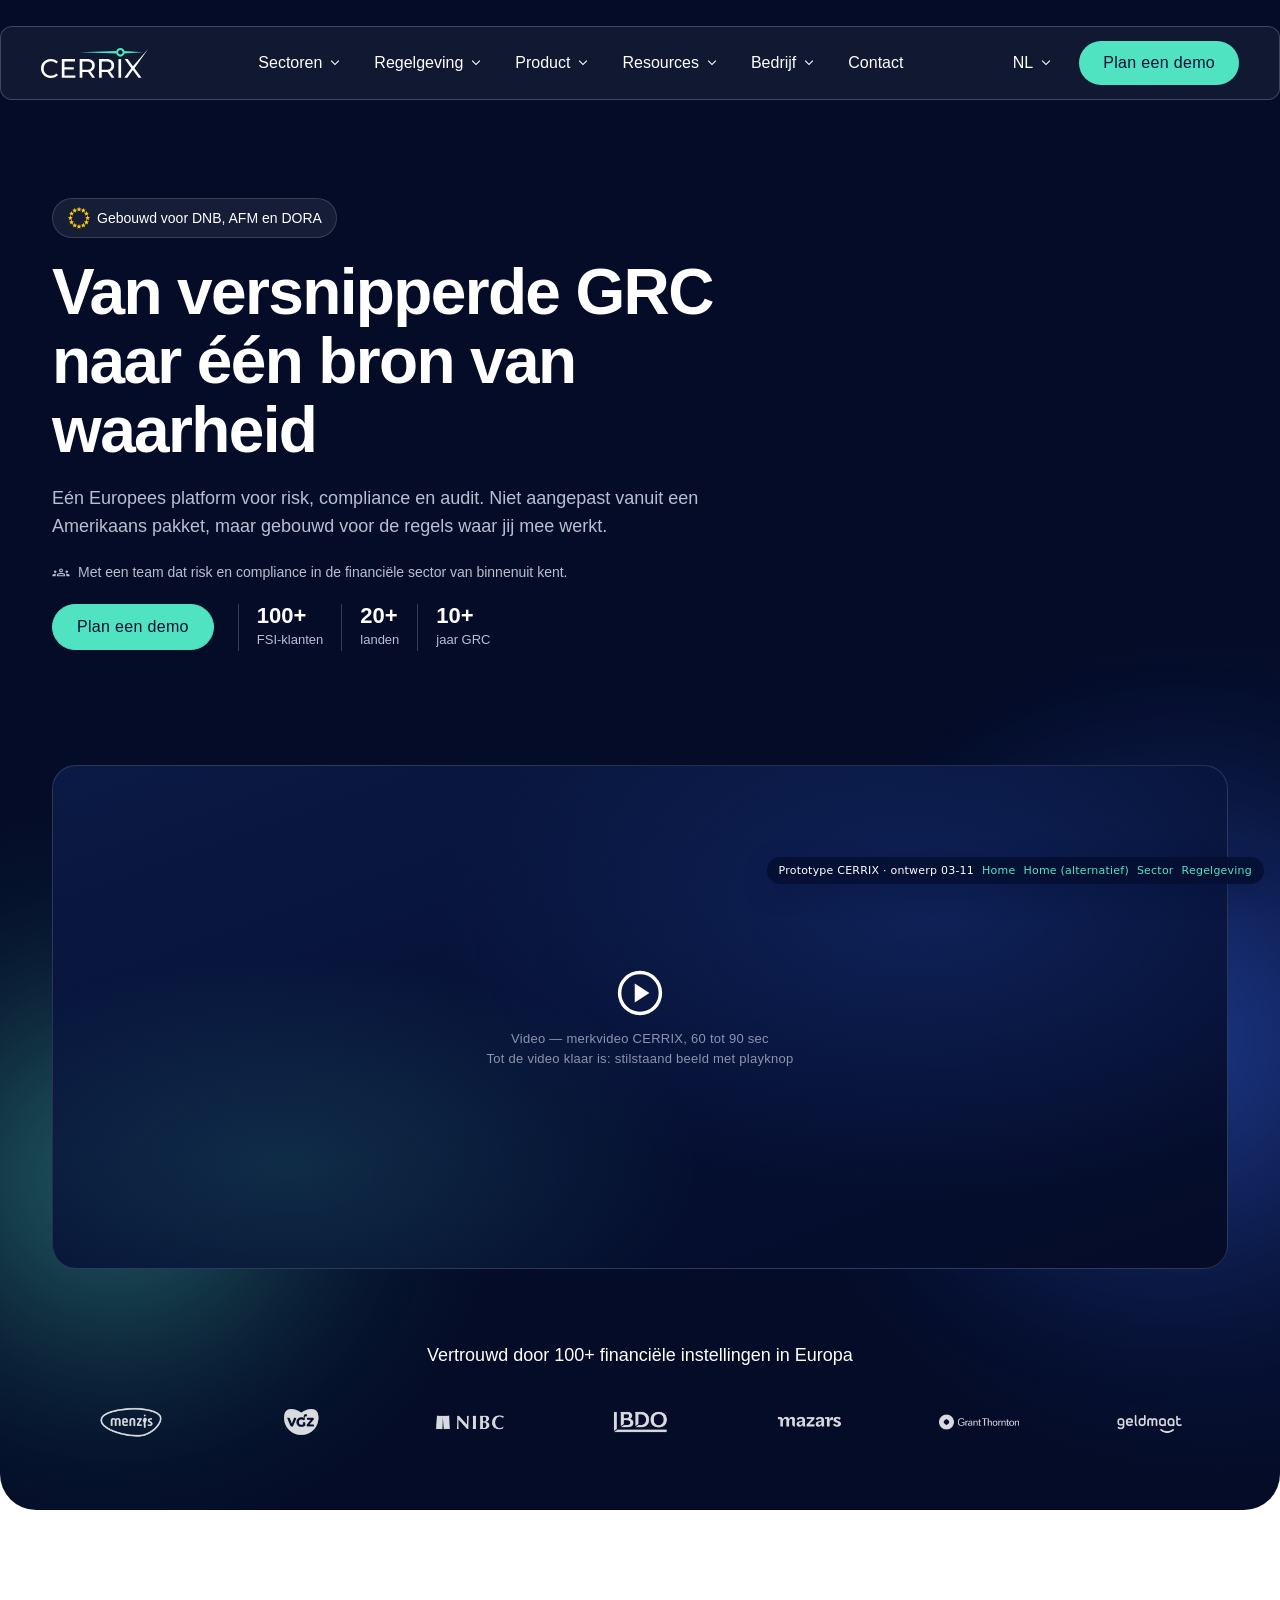
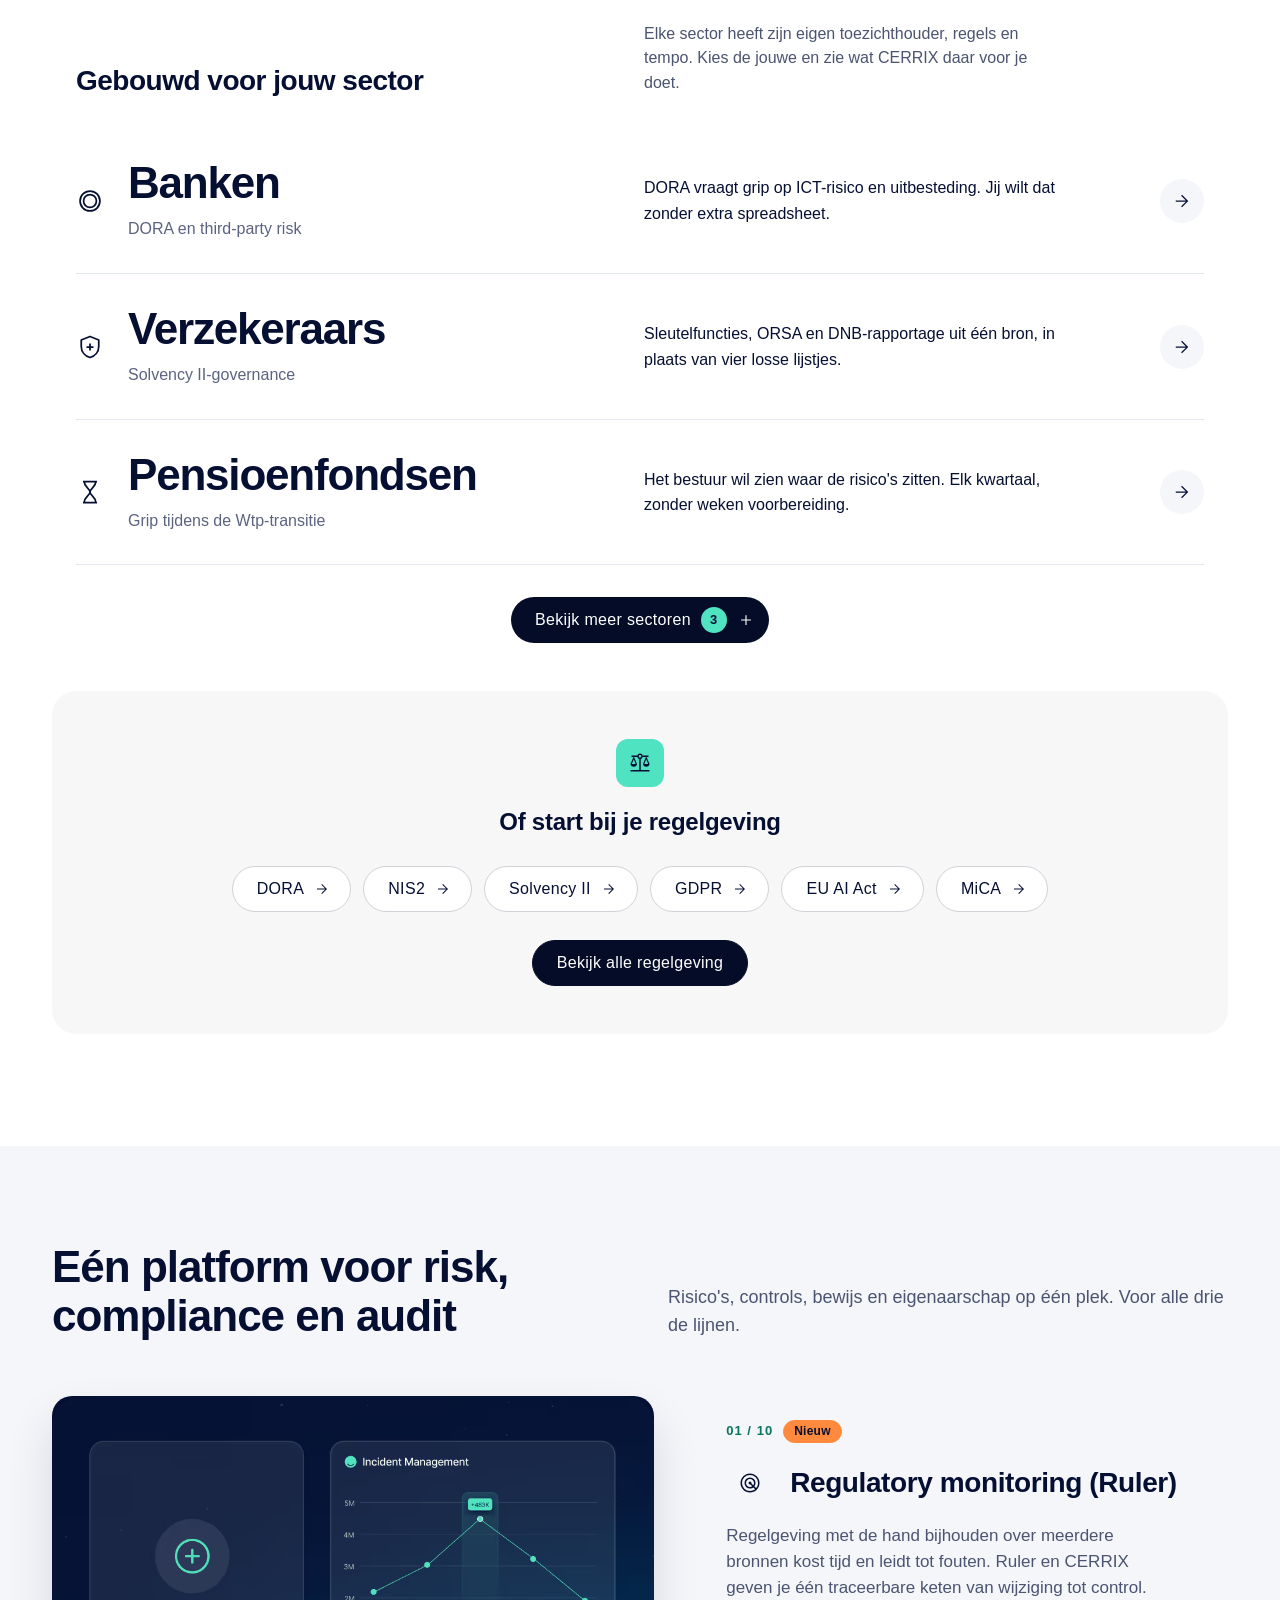
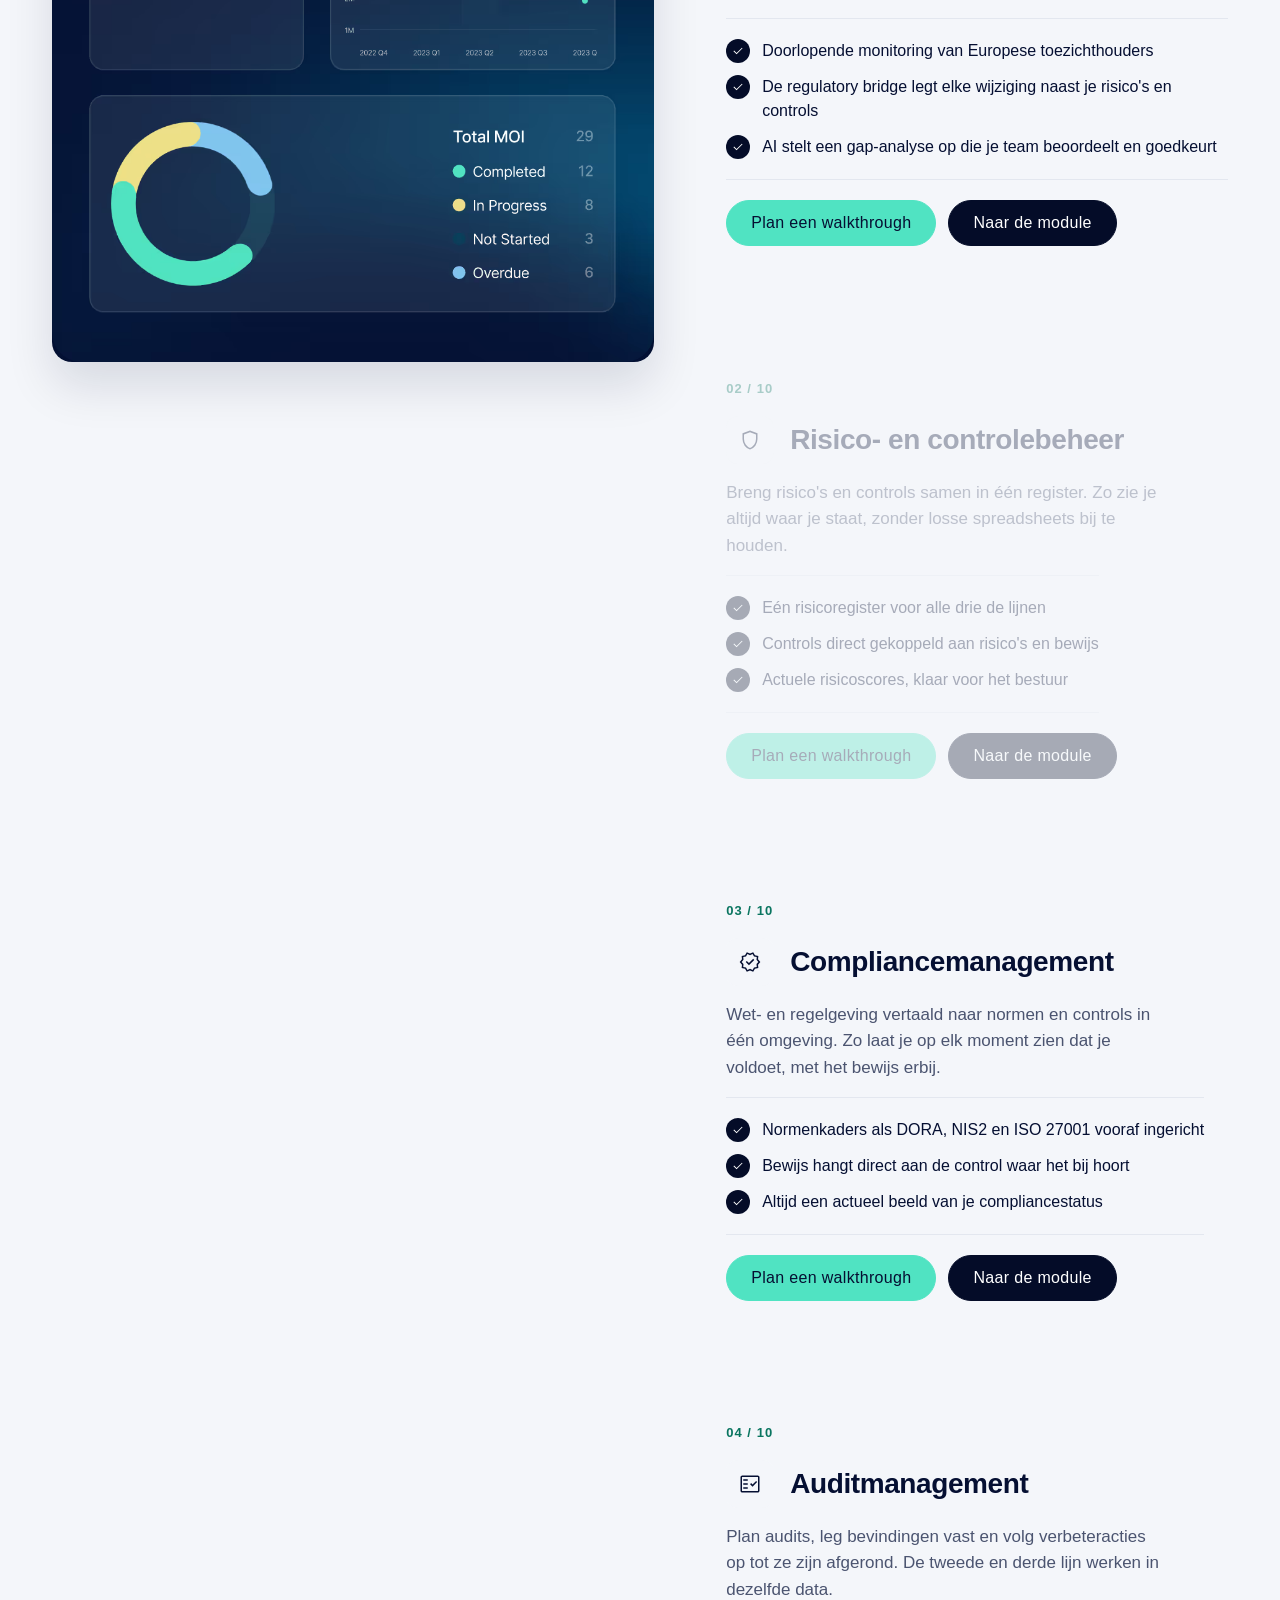
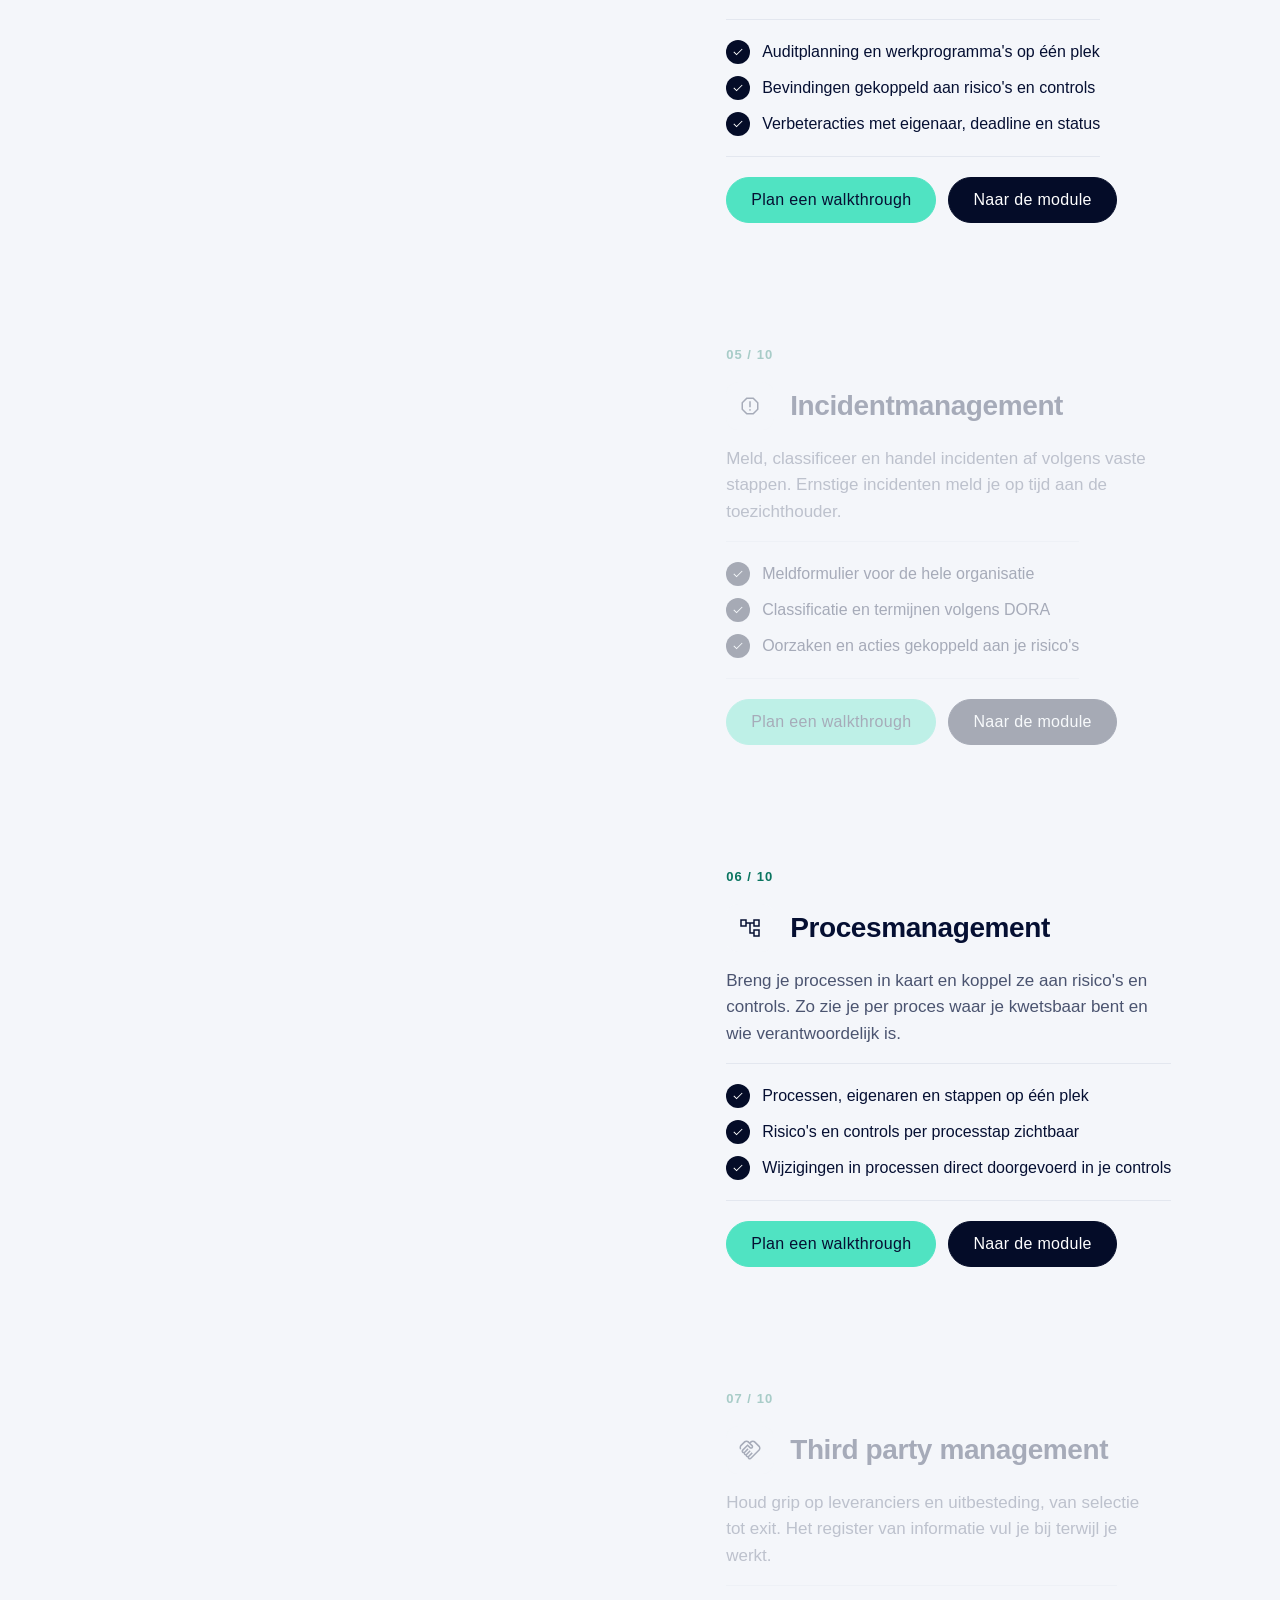
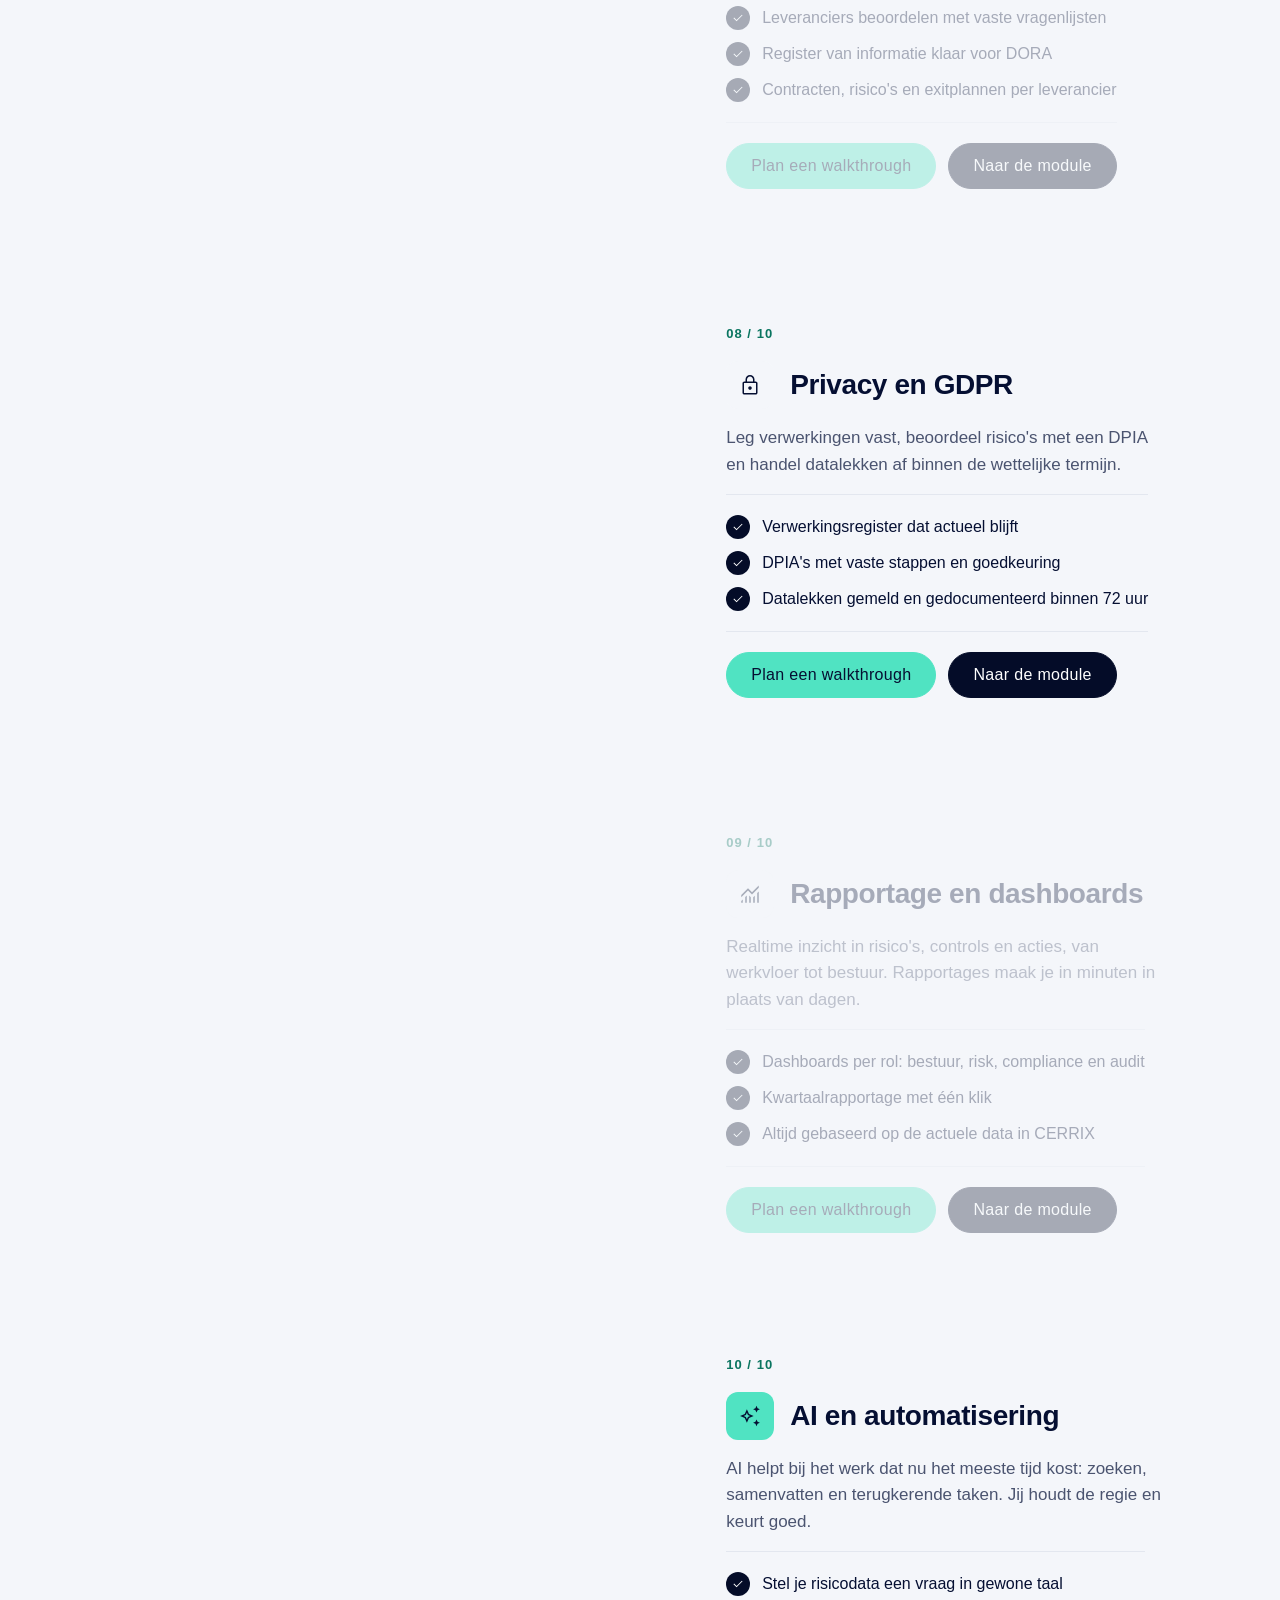
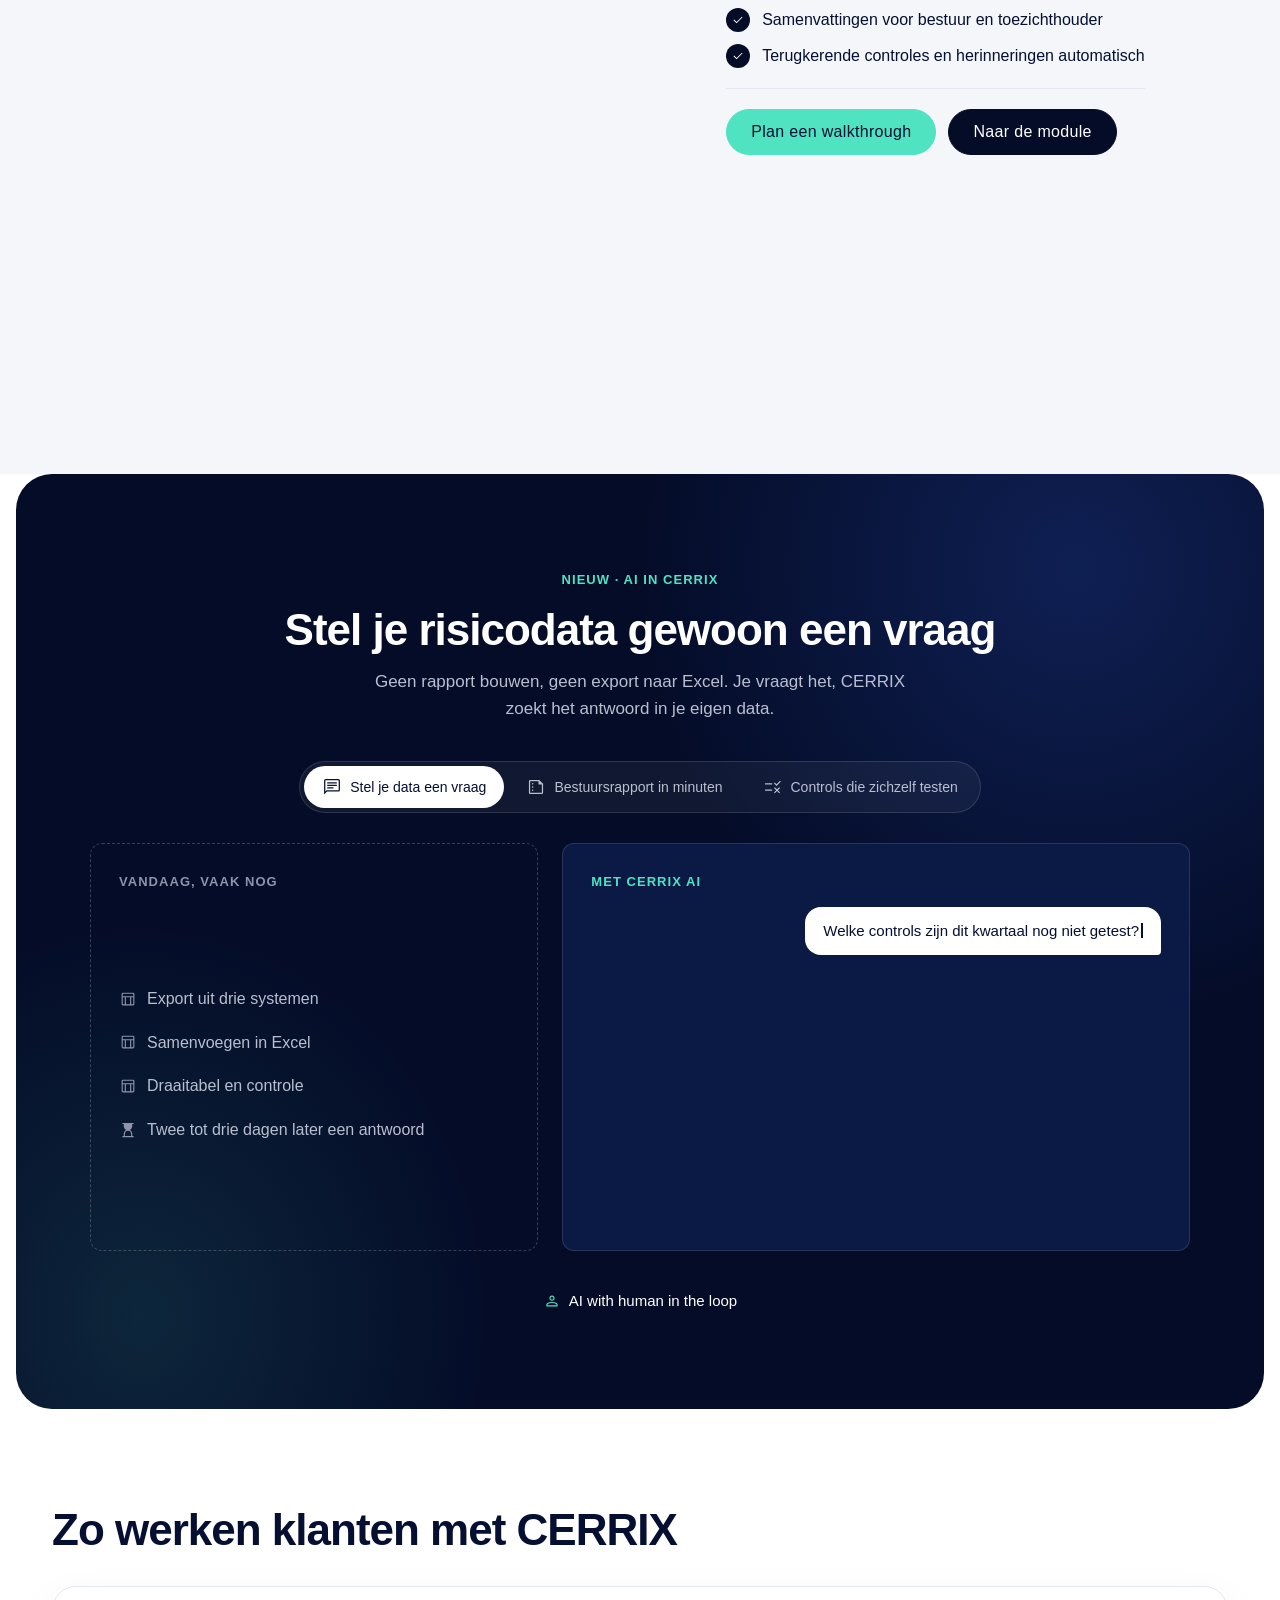
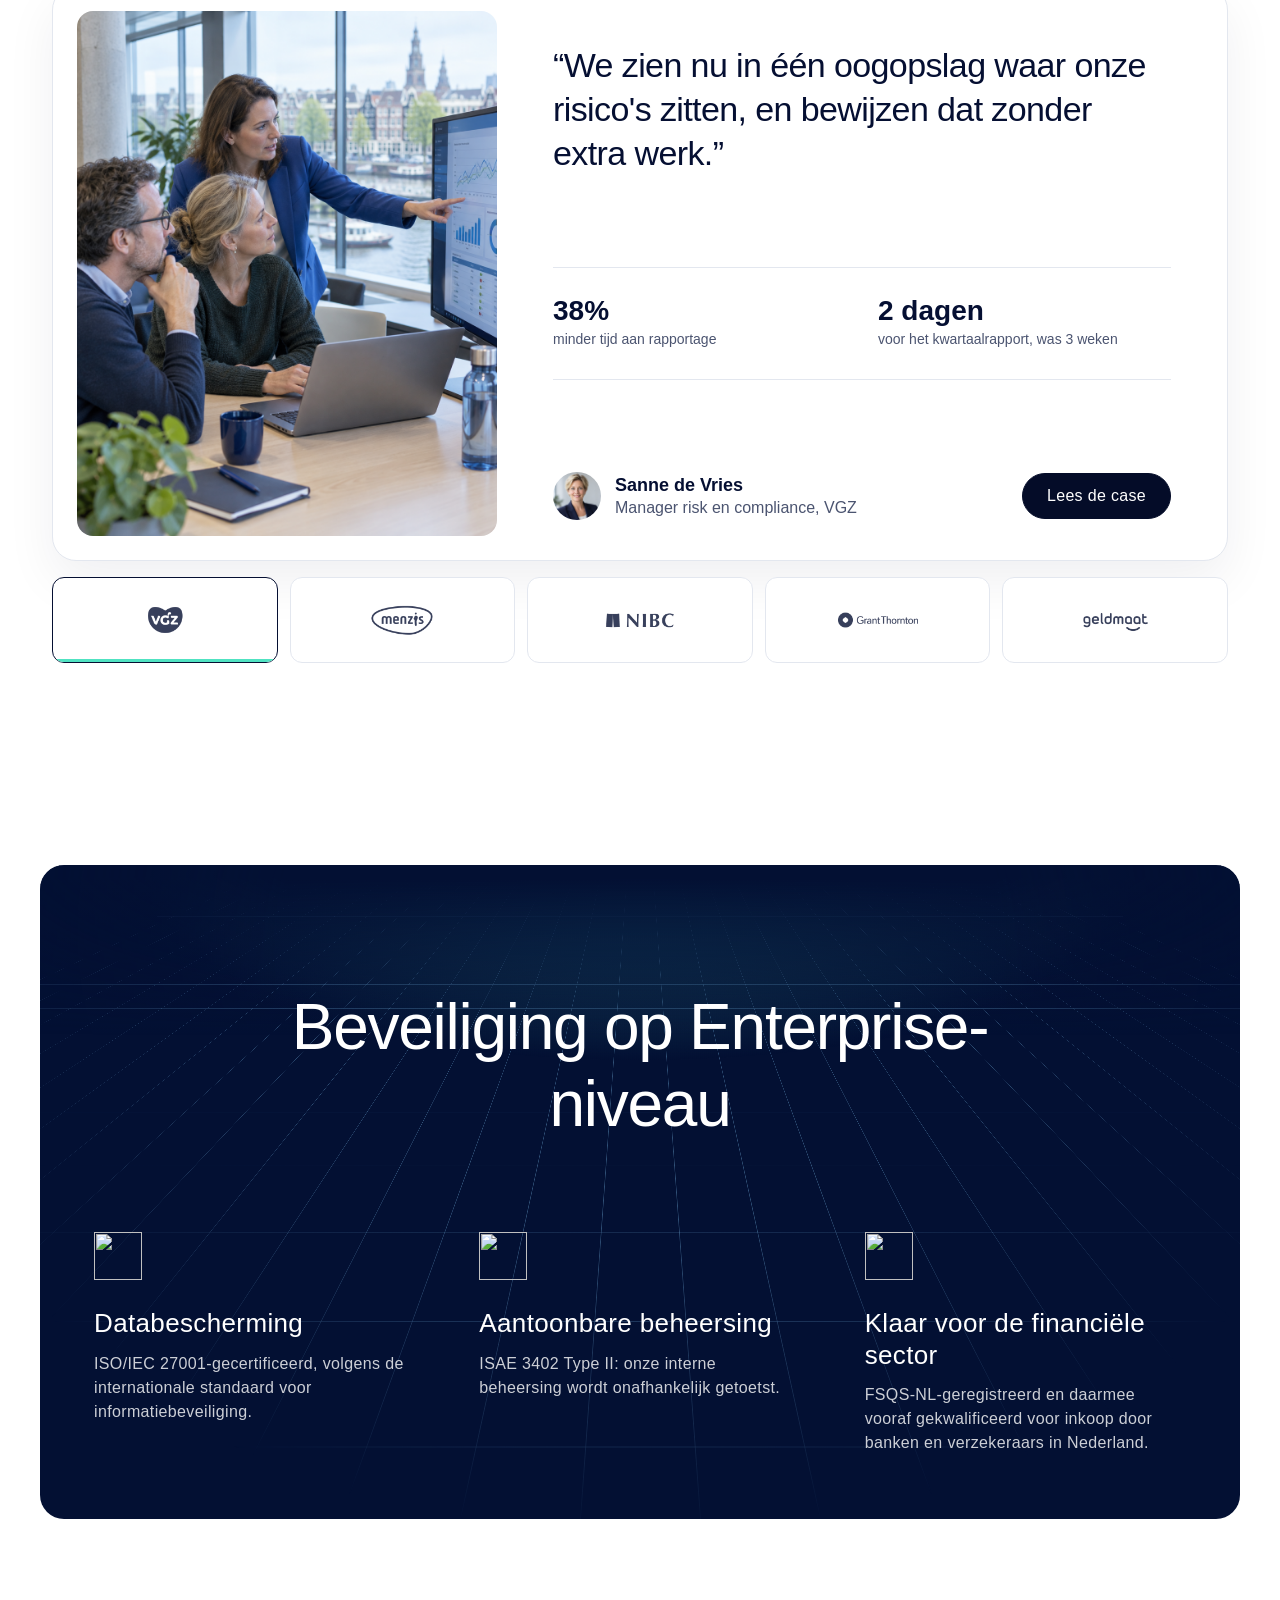
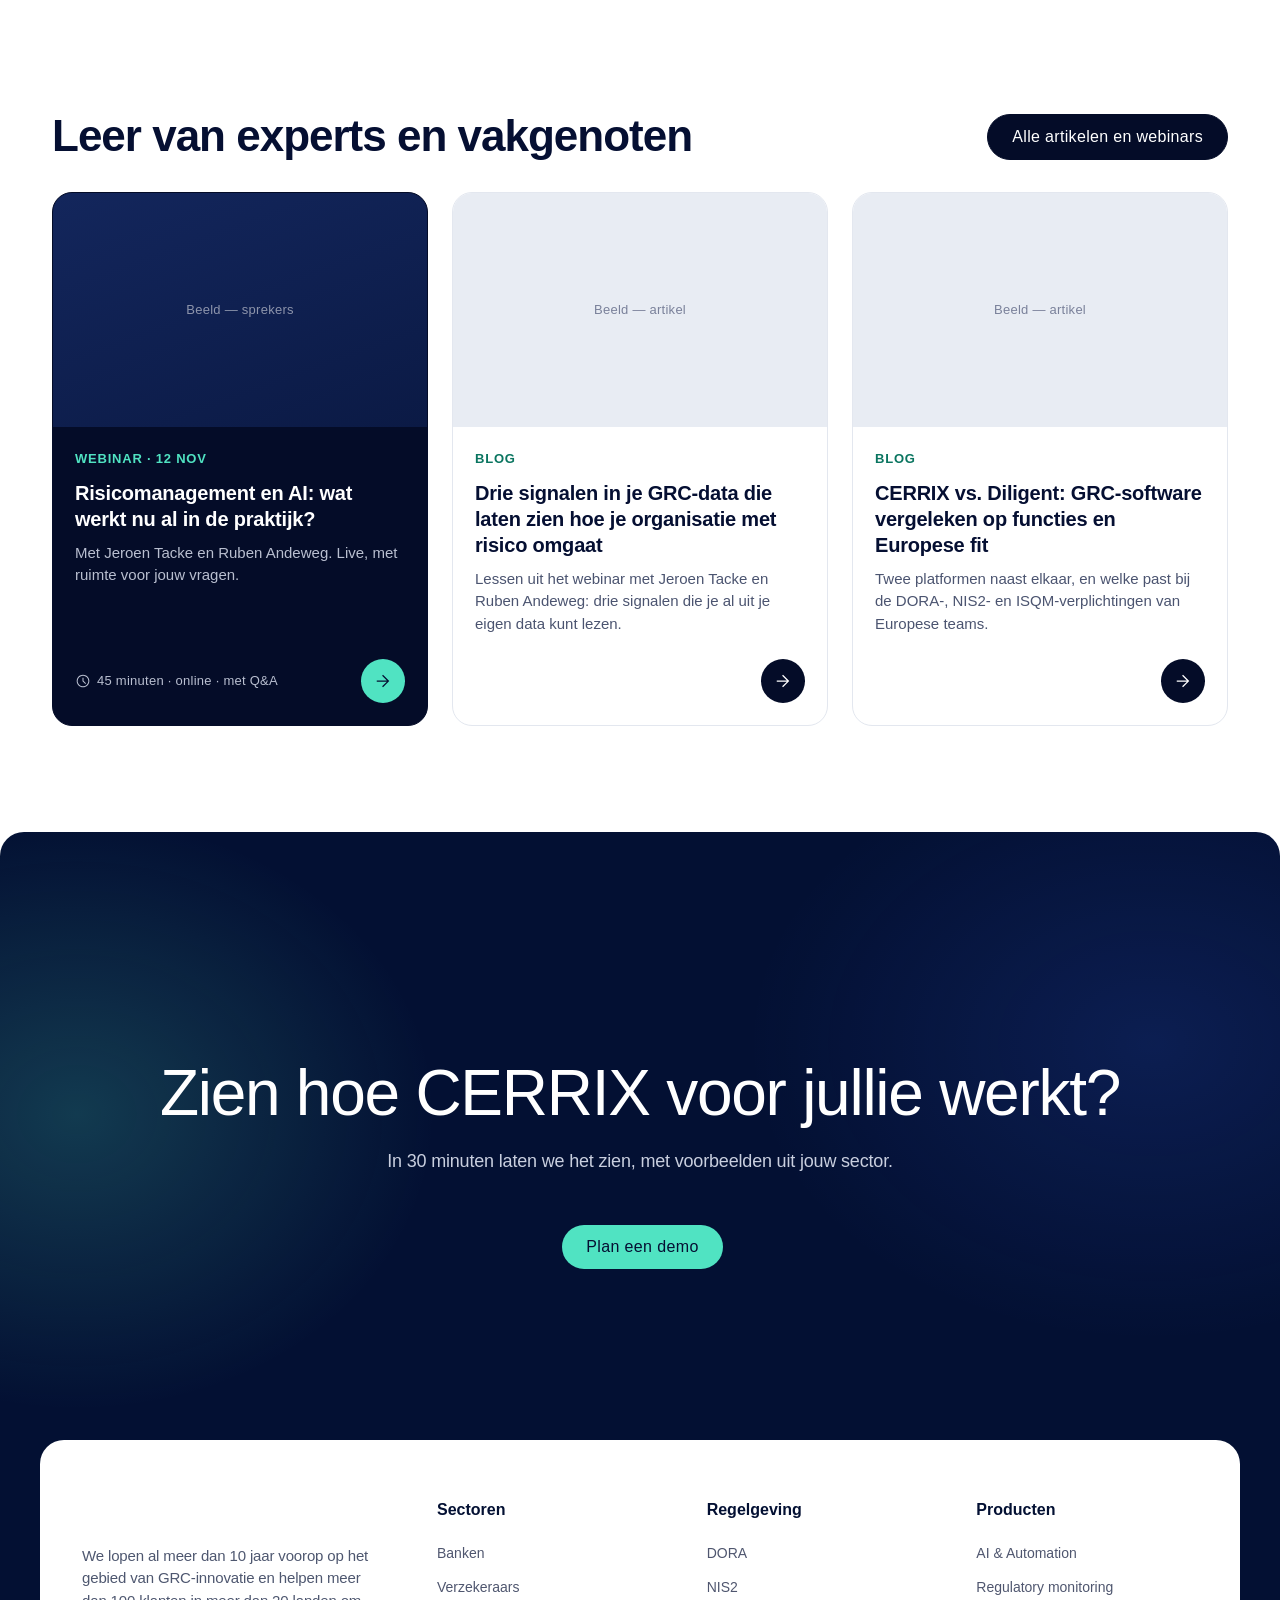
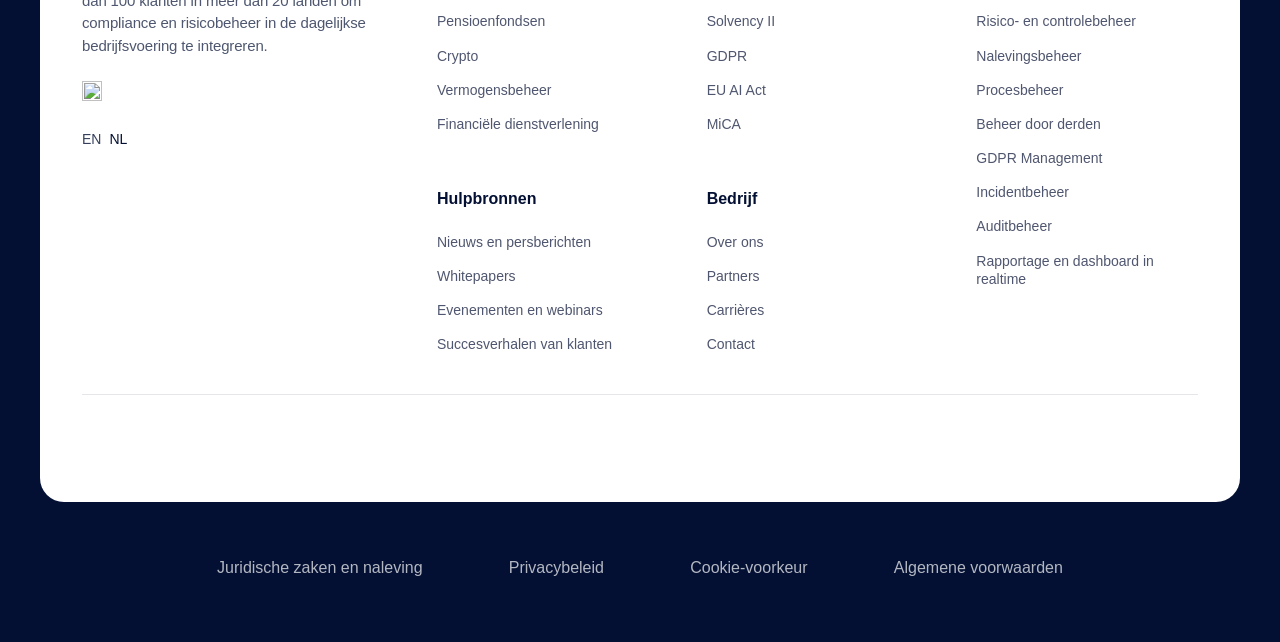
==== commit 77a97140: "Prototype: knop 'Bekijk alle regelgeving' in het menu en onder de regelgevingsbanners Co-Authored-By" ====
--- a/index.html
+++ b/index.html
@@ -27,7 +27,7 @@
     </div>
   </div>
 </header><div class="wf-container cx-dd-wrap proto-dd" data-dd="Sectoren" hidden><div class="cx-dropdown" data-for="Sectoren" data-name="Dropdown Sectoren"><div class="cx-panel cx-panel--feat cx-panel--sectoren"><div class="cx-col"><p class="wf-eyebrow">Sectoren</p><div class="cx-list"><a class="cx-item" href="#"><svg class="cx-ic" fill="currentColor" data-icon="sector_banken" xmlns="http://www.w3.org/2000/svg" height="20" viewBox="0 0 24 24" width="20"><g fill="none" stroke="currentColor" stroke="currentColor" stroke-width="1.5"><circle cx="12" cy="12" r="8.5"/><circle cx="12" cy="12" r="5.5"/></g></svg><span><strong>Banken</strong><span>DORA en third-party risk.</span></span></a><a class="cx-item is-active" href="#"><svg class="cx-ic" fill="currentColor" data-icon="sector_verzekeraars" xmlns="http://www.w3.org/2000/svg" height="20" viewBox="0 0 24 24" width="20"><g fill="none" stroke="currentColor" stroke="currentColor" stroke-width="1.5" stroke-linejoin="round"><path d="M12 3 4.5 6v5.5c0 4.6 3.2 8.2 7.5 9.5 4.3-1.3 7.5-4.9 7.5-9.5V6z"/><path d="M12 9v6M9 12h6"/></g></svg><span><strong>Verzekeraars</strong><span>Solvency II-governance.</span></span></a><a class="cx-item" href="sector-pensioenfondsen.html"><svg class="cx-ic" fill="currentColor" data-icon="sector_pensioenfondsen" xmlns="http://www.w3.org/2000/svg" height="20" viewBox="0 0 24 24" width="20"><g fill="none" stroke="currentColor" stroke="currentColor" stroke-width="1.5" stroke-linejoin="round"><path d="M6 3h12M6 21h12M7 3c0 5 5 6 5 9s-5 4-5 9M17 3c0 5-5 6-5 9s5 4 5 9"/></g></svg><span><strong>Pensioenfondsen</strong><span>Grip tijdens de Wtp-transitie.</span></span></a><a class="cx-item" href="#"><svg class="cx-ic" fill="currentColor" data-icon="sector_crypto" xmlns="http://www.w3.org/2000/svg" height="20" viewBox="0 0 24 24" width="20"><g fill="none" stroke="currentColor" stroke="currentColor" stroke-width="1.5" stroke-linejoin="round"><path d="M12 2 5 12l7 10 7-10z"/><path d="M5 12l7 3.5 7-3.5M12 2v13.5"/></g></svg><span><strong>Crypto</strong><span>MiCA-vergunning en compliance.</span></span></a><a class="cx-item" href="#"><svg class="cx-ic" fill="currentColor" data-icon="sector_vermogensbeheer" xmlns="http://www.w3.org/2000/svg" height="20" viewBox="0 0 24 24" width="20"><g fill="none" stroke="currentColor" stroke="currentColor" stroke-width="1.5" stroke-linejoin="round"><path d="M11 4a8 8 0 1 0 9 9h-9z"/><path d="M14 2.5V10h7.5A7.5 7.5 0 0 0 14 2.5z"/></g></svg><span><strong>Vermogensbeheer</strong><span>AFM-toezicht en MiFID II.</span></span></a><a class="cx-item" href="#"><svg class="cx-ic" fill="currentColor" data-icon="sector_findienst" xmlns="http://www.w3.org/2000/svg" height="20" viewBox="0 0 24 24" width="20"><g fill="none" stroke="currentColor" stroke="currentColor" stroke-width="1.5"><rect x="2.5" y="8" width="11" height="8" rx="4"/><rect x="10.5" y="8" width="11" height="8" rx="4"/></g></svg><span><strong>Financiële dienstverlening</strong><span>Wft, integriteit en uitbesteding.</span></span></a></div></div><aside class="cx-featured"><div class="wf-img ds-feat-photo" style="--ratio:1/1"><img src="assets/case-team.png" alt=""></div><span class="cx-pill">Klantcase · verzekeraars</span><p class="cx-feat-title">Hoe VGZ risk en compliance versterkt met CERRIX</p><a class="wf-btn wf-btn--secondary" href="#">Lees de case</a></aside></div></div></div>
-<div class="wf-container cx-dd-wrap proto-dd" data-dd="Regelgeving" hidden><div class="cx-dropdown" data-for="Regelgeving" data-name="Dropdown Regelgeving"><div class="cx-panel cx-panel--feat"><div class="cx-col"><p class="wf-eyebrow">Regelgeving</p><div class="cx-list"><a class="cx-item cx-item--plain" href="regelgeving-dora.html"><span><strong>DORA</strong><span>Digitale weerbaarheid in de financiële sector.</span></span></a><a class="cx-item cx-item--plain" href="#"><span><strong>NIS2</strong><span>Cyberbeveiliging voor essentiële diensten.</span></span></a><a class="cx-item cx-item--plain" href="#"><span><strong>Solvency II</strong><span>Governance en risicobeheer bij verzekeraars.</span></span></a><a class="cx-item cx-item--plain" href="#"><span><strong>GDPR</strong><span>Privacy en gegevensbescherming.</span></span></a><a class="cx-item cx-item--plain" href="#"><span><strong>EU AI Act</strong><span>Verantwoord gebruik van AI.</span></span></a><a class="cx-item cx-item--plain" href="#"><span><strong>MiCA</strong><span>Regels voor cryptoaanbieders.</span></span></a></div></div><aside class="cx-featured"><div class="wf-img ds-feat-photo" style="--ratio:1/1"><img src="assets/prod-ruler.png" alt=""></div><span class="cx-pill">Regulatory monitoring</span><p class="cx-feat-title">Mis geen wijziging: Ruler vertaalt nieuwe regels naar je controls</p><a class="wf-btn wf-btn--secondary" href="#">Bekijk Ruler</a></aside></div></div></div>
+<div class="wf-container cx-dd-wrap proto-dd" data-dd="Regelgeving" hidden><div class="cx-dropdown" data-for="Regelgeving" data-name="Dropdown Regelgeving"><div class="cx-panel cx-panel--feat"><div class="cx-col"><p class="wf-eyebrow">Regelgeving</p><div class="cx-list"><a class="cx-item cx-item--plain" href="regelgeving-dora.html"><span><strong>DORA</strong><span>Digitale weerbaarheid in de financiële sector.</span></span></a><a class="cx-item cx-item--plain" href="#"><span><strong>NIS2</strong><span>Cyberbeveiliging voor essentiële diensten.</span></span></a><a class="cx-item cx-item--plain" href="#"><span><strong>Solvency II</strong><span>Governance en risicobeheer bij verzekeraars.</span></span></a><a class="cx-item cx-item--plain" href="#"><span><strong>GDPR</strong><span>Privacy en gegevensbescherming.</span></span></a><a class="cx-item cx-item--plain" href="#"><span><strong>EU AI Act</strong><span>Verantwoord gebruik van AI.</span></span></a><a class="cx-item cx-item--plain" href="#"><span><strong>MiCA</strong><span>Regels voor cryptoaanbieders.</span></span></a></div><a class="wf-btn wf-btn--secondary cx-all-btn" href="#">Bekijk alle regelgeving</a></div><aside class="cx-featured"><div class="wf-img ds-feat-photo" style="--ratio:1/1"><img src="assets/prod-ruler.png" alt=""></div><span class="cx-pill">Regulatory monitoring</span><p class="cx-feat-title">Mis geen wijziging: Ruler vertaalt nieuwe regels naar je controls</p><a class="wf-btn wf-btn--secondary" href="#">Bekijk Ruler</a></aside></div></div></div>
 <div class="wf-container cx-dd-wrap proto-dd" data-dd="Product" hidden><div class="cx-dropdown" data-for="Product" data-name="Dropdown Product"><div class="cx-panel cx-panel--2"><div class="cx-col"><p class="wf-eyebrow">Product</p><div class="cx-list"><a class="cx-item" href="#"><svg class="cx-ic" fill="currentColor" data-icon="shield" xmlns="http://www.w3.org/2000/svg" height="20" viewBox="0 -960 960 960" width="20"><path d="M480-100.77q-129.77-35.39-214.88-152.77Q180-370.92 180-516v-230.15l300-112.31 300 112.31V-516q0 145.08-85.12 262.46Q609.77-136.16 480-100.77Zm0-63.23q104-33 172-132t68-220v-189l-240-89.62L240-705v189q0 121 68 220t172 132Zm0-315.62Z"/></svg><span><strong>Risico- en controlebeheer</strong><span>Risico's en controls in één register.</span></span></a><a class="cx-item" href="#"><svg class="cx-ic" fill="currentColor" data-icon="verified" xmlns="http://www.w3.org/2000/svg" height="20" viewBox="0 -960 960 960" width="20"><path d="m352.46-85.39-71.38-120.3-135.54-29.7 13.23-139.53L66.93-480l91.84-105.08-13.23-139.53 135.54-29.7 71.38-120.3L480-820.46l127.54-54.15 71.38 120.3 135.54 29.7-13.23 139.53L893.07-480l-91.84 105.08 13.23 139.53-135.54 29.7-71.38 120.3L480-139.54 352.46-85.39ZM378-162l102-43.23L583.23-162 640-258l110-25.23L740-396l74-84-74-85.23L750-678l-110-24-58-96-102 43.23L376.77-798 320-702l-110 24 10 112.77L146-480l74 84-10 114 110 24 58 96Zm102-318Zm-42 128.15L650.15-564 608-607.38l-170 170-86-84.77L309.85-480 438-351.85Z"/></svg><span><strong>Compliancemanagement</strong><span>Aantoonbaar voldoen, bewijs op één plek.</span></span></a><a class="cx-item" href="#"><svg class="cx-ic" fill="currentColor" data-icon="fact_check" xmlns="http://www.w3.org/2000/svg" height="20" viewBox="0 -960 960 960" width="20"><path d="M172.31-140Q142-140 121-161q-21-21-21-51.31v-535.38Q100-778 121-799q21-21 51.31-21h615.38Q818-820 839-799q21 21 21 51.31v535.38Q860-182 839-161q-21 21-51.31 21H172.31Zm0-60h615.38q4.62 0 8.46-3.85 3.85-3.84 3.85-8.46v-535.38q0-4.62-3.85-8.46-3.84-3.85-8.46-3.85H172.31q-4.62 0-8.46 3.85-3.85 3.84-3.85 8.46v535.38q0 4.62 3.85 8.46 3.84 3.85 8.46 3.85ZM210-290h180v-60H210v60Zm372-84.23L765.77-558 723-600.77l-141 142-57-57L483.23-473 582-374.23ZM210-450h180v-60H210v60Zm0-160h180v-60H210v60Zm-50 410v-560 560Z"/></svg><span><strong>Auditmanagement</strong><span>Audits gepland, bevindingen opgevolgd.</span></span></a><a class="cx-item" href="#"><svg class="cx-ic" fill="currentColor" data-icon="report" xmlns="http://www.w3.org/2000/svg" height="20" viewBox="0 -960 960 960" width="20"><path d="M480-291.54q13.73 0 23.02-9.38 9.29-9.39 9.29-22.93 0-13.53-9.29-22.92-9.29-9.38-23.02-9.38t-23.02 9.38q-9.29 9.39-9.29 22.92 0 13.54 9.29 22.93 9.29 9.38 23.02 9.38Zm-30-139.23h60v-241.54h-60v241.54ZM338.46-140 140-338.28v-283.26L338.28-820h283.26L820-621.72v283.26L621.72-140H338.46ZM364-200h232l164-164v-232L596-760H364L200-596v232l164 164Zm116-280Z"/></svg><span><strong>Incidentmanagement</strong><span>Incidenten gemeld en afgehandeld.</span></span></a><a class="cx-item" href="#"><svg class="cx-ic" fill="currentColor" data-icon="account_tree" xmlns="http://www.w3.org/2000/svg" height="20" viewBox="0 -960 960 960" width="20"><path d="M610-130v-120H450v-400H350v120H90v-300h260v120h260v-120h260v300H610v-120H510v340h100v-120h260v300H610ZM150-770v180-180Zm520 400v180-180Zm0-400v180-180Zm0 180h140v-180H670v180Zm0 400h140v-180H670v180ZM150-590h140v-180H150v180Z"/></svg><span><strong>Procesmanagement</strong><span>Processen gekoppeld aan controls.</span></span></a></div></div><div class="cx-col"><p class="wf-eyebrow">&nbsp;</p><div class="cx-list"><a class="cx-item" href="#"><svg class="cx-ic" fill="currentColor" data-icon="handshake" xmlns="http://www.w3.org/2000/svg" height="20" viewBox="0 -960 960 960" width="20"><path d="M471.54-161.15q5.92 0 12.04-2.77 6.11-2.77 9.65-6.31l319.92-319.92q13.54-13.54 20.39-28.93 6.84-15.38 6.84-32.3 0-17.54-6.84-33.77-6.85-16.24-20.39-29.16l-160-160q-12.92-13.54-28-19.81-15.07-6.26-32.61-6.26-16.92 0-32.5 6.26-15.58 6.27-28.73 19.81l-22.93 22.93 74 74.61q13.46 12.85 19.89 29.31 6.42 16.46 6.42 34.15 0 36.62-24.46 61.08t-61.08 24.46q-17.69 0-34.27-5.85-16.57-5.84-29.42-18.69l-75.77-75.15-173.84 173.84q-4.54 4.54-6.81 10.16-2.27 5.61-2.27 11.54 0 11.07 7.54 18.92 7.54 7.85 18.61 7.85 5.93 0 12.04-2.77 6.12-2.77 9.66-6.31L380-545.61l42.15 42.15-130.77 131.38q-4.53 4.54-6.8 10.16-2.27 5.61-2.27 11.54 0 10.69 7.73 18.42 7.73 7.73 18.42 7.73 5.93 0 12.04-2.77 6.12-2.77 9.65-6.31l136-135.38 42.16 42.15-135.39 136q-4.15 3.54-6.61 9.65-2.46 6.12-2.46 12.04 0 10.7 7.73 18.43t18.42 7.73q5.92 0 11.54-2.27 5.61-2.27 10.15-6.81l136-135.38L589.85-345l-136 136q-4.54 4.54-6.81 10.54-2.27 6-2.27 11.54 0 11.07 8.23 18.42 8.23 7.35 18.54 7.35Zm-.62 59.99q-33.92 0-59.15-23.53-25.23-23.54-26.38-58.62-34-2.31-56.81-24.15-22.81-21.85-24.73-57.39-35.54-2.3-57.46-24.84-21.93-22.54-23.47-56.7-35.69-2.3-58.92-25.88-23.23-23.58-23.23-59.65 0-17.69 6.73-34.66 6.73-16.96 19.58-29.8l216.61-216 117.16 117.15q3.53 4.15 9.26 6.62 5.74 2.46 12.43 2.46 10.92 0 18.84-7.23 7.93-7.23 7.93-18.93 0-6.69-2.46-12.42-2.47-5.73-6.62-9.27L399.92-774.31q-12.92-13.54-28.19-19.81-15.27-6.26-32.81-6.26-16.92 0-32.11 6.26-15.2 6.27-28.73 19.81l-131.39 132q-10.92 10.92-17.88 25.81-6.96 14.88-8.19 30.35-1.24 12.77 1.15 25.27 2.38 12.5 8.38 23.5L86-493.23Q72.46-512.77 65.62-537q-6.85-24.23-5.62-49.15 1.23-27.62 12.46-53.35t31.46-45.96l131-131q22.47-21.85 48.89-32.88 26.42-11.04 55.5-11.04 29.07 0 55.3 11.04 26.24 11.03 48.08 32.88l22.93 22.92 22.92-22.92q22.46-21.85 48.69-32.88 26.23-11.04 55.31-11.04 29.08 0 55.5 11.04 26.42 11.03 48.27 32.88l159 159q21.84 21.85 33.46 49.73 11.61 27.88 11.61 56.96 0 29.08-11.61 55.31-11.62 26.23-33.46 48.07L535.38-128.08q-13.23 13.23-29.8 20.08-16.58 6.84-34.66 6.84Zm-113.61-532.3Z"/></svg><span><strong>Third party management</strong><span>Leveranciers en uitbesteding in beeld.</span></span></a><a class="cx-item" href="#"><svg class="cx-ic" fill="currentColor" data-icon="lock" xmlns="http://www.w3.org/2000/svg" height="20" viewBox="0 -960 960 960" width="20"><path d="M252.31-100q-29.92 0-51.12-21.19Q180-142.39 180-172.31v-375.38q0-29.92 21.19-51.12Q222.39-620 252.31-620H300v-80q0-74.92 52.54-127.46Q405.08-880 480-880q74.92 0 127.46 52.54Q660-774.92 660-700v80h47.69q29.92 0 51.12 21.19Q780-577.61 780-547.69v375.38q0 29.92-21.19 51.12Q737.61-100 707.69-100H252.31Zm0-60h455.38q5.39 0 8.85-3.46t3.46-8.85v-375.38q0-5.39-3.46-8.85t-8.85-3.46H252.31q-5.39 0-8.85 3.46t-3.46 8.85v375.38q0 5.39 3.46 8.85t8.85 3.46Zm277.27-150.42Q550-330.85 550-360t-20.42-49.58Q509.15-430 480-430t-49.58 20.42Q410-389.15 410-360t20.42 49.58Q450.85-290 480-290t49.58-20.42ZM360-620h240v-80q0-50-35-85t-85-35q-50 0-85 35t-35 85v80ZM240-160v-400 400Z"/></svg><span><strong>Privacy en GDPR</strong><span>Verwerkingen en datalekken beheerst.</span></span></a><a class="cx-item" href="#"><svg class="cx-ic" fill="currentColor" data-icon="monitoring" xmlns="http://www.w3.org/2000/svg" height="20" viewBox="0 -960 960 960" width="20"><path d="M130-130v-65.77l60-60V-130h-60Zm160 0v-225.77l60-60V-130h-60Zm160 0v-285.77l60 61V-130h-60Zm160 0v-224.77l60-60V-130h-60Zm160 0v-385.77l60-60V-130h-60ZM130-351.23v-84.54l270-270 160 160 270-270v84.54l-270 270-160-160-270 270Z"/></svg><span><strong>Rapportage en dashboards</strong><span>Realtime inzicht voor het bestuur.</span></span></a><a class="cx-item" href="#"><svg class="cx-ic" fill="currentColor" data-icon="auto_awesome" xmlns="http://www.w3.org/2000/svg" height="20" viewBox="0 -960 960 960" width="20"><path d="M740-616.16 697.69-710l-93.84-42.31 93.84-42.3L740-888.46l42.31 93.85 93.84 42.3L782.31-710 740-616.16Zm0 544.62-42.31-93.85-93.84-42.3L697.69-250 740-343.84 782.31-250l93.84 42.31-93.84 42.3L740-71.54ZM355.38-208.47l-84.61-186.92L83.85-480l186.92-84.61 84.61-186.92L440-564.61 626.92-480 440-395.39l-84.62 186.92Zm0-145.53 40-86 86-40-86-40-40-86-40 86-86 40 86 40 40 86Zm0-126Z"/></svg><span><strong>AI en automatisering</strong><span>AI in elke stap van je GRC-werk.</span></span></a><a class="cx-item" href="#"><svg class="cx-ic" fill="currentColor" data-icon="radar" xmlns="http://www.w3.org/2000/svg" height="20" viewBox="0 -960 960 960" width="20"><path d="M331.86-129.92q-69.37-29.92-120.68-81.21-51.31-51.29-81.25-120.63Q100-401.1 100-479.93q0-78.84 29.92-148.21t81.21-120.68q51.29-51.31 120.63-81.25Q401.1-860 479.93-860q78.84 0 148.21 29.92t120.68 81.21q51.31 51.29 81.25 120.63Q860-558.9 860-480.07q0 78.84-29.92 148.21t-81.21 120.68q-51.29 51.31-120.63 81.25Q558.9-100 480.07-100q-78.84 0-148.21-29.92ZM480-160q58.5 0 110.21-19.42 51.71-19.43 93.48-54.12l-70.84-70.85q-27.47 21-61.48 32.7Q517.36-260 480-260q-91.67 0-155.83-64.14Q260-388.28 260-479.91q0-91.63 64.14-155.86Q388.28-700 479.91-700q91.63 0 155.86 64.17Q700-571.67 700-480q0 37.46-12 71.68-12 34.22-33 61.78l70.85 70.85q34.69-41.77 54.42-93.69Q800-421.31 800-480q0-134-93-227t-227-93q-134 0-227 93t-93 227q0 134 93 227t227 93Zm0-160q24.55 0 47.43-7.23t42.03-20.54L495-422.23q-3.73 1.48-7.46 1.86-3.73.37-7.46.37-24.62 0-42.35-17.73T420-480q0-24.54 17.73-42.27Q455.46-540 480-540q24.54 0 42.27 17.73Q540-504.54 540-480.08q0 4.45-.37 8.53-.38 4.07-1.86 7.78l73.84 73.85q13.31-19.16 20.85-41.87Q640-454.51 640-480q0-66-47-113t-113-47q-66 0-113 47t-47 113q0 66 47 113t113 47Z"/></svg><span><strong>Regulatory monitoring (Ruler)</strong><span>Ruler signaleert wetswijzigingen.</span></span></a></div></div><div class="cx-col cx-col--span"><p class="wf-eyebrow">Diensten</p><div class="cx-list cx-list--row"><a class="cx-item" href="#"><svg class="cx-ic" fill="currentColor" data-icon="rocket_launch" xmlns="http://www.w3.org/2000/svg" height="20" viewBox="0 -960 960 960" width="20"><path d="m216.77-535.15 88 37.23q16.31-32.62 34.77-63.04 18.46-30.42 40.69-59.89l-58.69-11.38q-3.08-.77-5.96.19-2.89.96-5.2 3.27l-93.61 93.62Zm135.84 74.92 113.62 113q44.69-18.69 92.69-51.69t91.16-76.16q67.3-67.3 104.11-146.65Q791-701.07 790.61-785q-83.92-.38-163.38 36.42-79.46 36.81-146.77 104.12-43.15 43.15-76.15 91.35-33 48.19-51.7 92.88Zm172.31-129.38q0-29.08 20.31-49.39 20.31-20.31 49.88-20.31 29.58 0 49.89 20.31 20.31 20.31 20.31 49.39 0 29.07-20.31 49.38-20.31 20.31-49.89 20.31-29.57 0-49.88-20.31-20.31-20.31-20.31-49.38Zm15.85 378.84 93.61-93.61q2.31-2.31 3.27-5.2.96-2.88.2-5.96l-11.39-58.69Q597-352 566.58-333.85q-30.43 18.16-63.04 34.47l37.23 88.61Zm304.54-629.15q12.84 115.61-27.35 219.15T685.69-425.15l-3.46 3.46-3.46 3.46 18.07 90.54q3.62 18.07-1.61 35.15t-18.08 29.92L520.31-106.16l-75.16-176.61-156.76-156.77-176.62-75.54 155.85-156.46q12.84-12.84 30.23-18.27 17.38-5.42 35.46-1.8l91.31 18.46q1.92-1.92 3.26-3.46 1.35-1.54 3.27-3.47 92.08-92.07 195.31-132.38t218.85-27.46ZM180.85-317.15q29.23-29.23 71.27-29.35 42.03-.11 71.26 29.12 29.23 29.23 28.93 71.26-.31 42.04-29.54 71.27-22.69 22.69-74.46 38.96-51.77 16.27-132.85 26.04 9.77-81.07 26.23-132.84 16.47-51.77 39.16-74.46Zm42.77 42.53q-10.77 10.77-20.77 37.08t-13.62 53.69q27.39-3.61 53.69-13.5Q269.23-207.23 280-218q12-12 12.62-28.81.61-16.81-11.39-28.81t-28.81-11.5q-16.8.5-28.8 12.5Z"/></svg><span><strong>Implementatie</strong><span>Live met consultants uit je sector.</span></span></a><a class="cx-item" href="#"><svg class="cx-ic" fill="currentColor" data-icon="forum" xmlns="http://www.w3.org/2000/svg" height="20" viewBox="0 -960 960 960" width="20"><path d="M852.31-133.85 710.77-275.39H320q-29.19 0-49.98-20.79-20.79-20.78-20.79-49.98v-24.61h435.39q29.82 0 51.06-21.24 21.24-21.24 21.24-51.07V-720h24.62q29.19 0 49.98 20.79 20.79 20.79 20.79 49.98v515.38Zm-684.62-320.3 56.62-56.62h380.31q5.38 0 8.84-3.46t3.46-8.85v-264.61q0-5.39-3.46-8.85t-8.84-3.46H180q-5.38 0-8.85 3.46-3.46 3.46-3.46 8.85v333.54Zm-60 144.92v-478.46q0-29.83 21.24-51.07Q150.17-860 180-860h424.62q29.82 0 51.06 21.24 21.24 21.24 21.24 51.07v264.61q0 29.83-21.24 51.07-21.24 21.24-51.06 21.24H249.23L107.69-309.23Zm60-213.85V-800v276.92Z"/></svg><span><strong>Support en community</strong><span>Hulp, kennisbank en gebruikersdagen.</span></span></a></div></div></div></div></div>
 <div class="wf-container cx-dd-wrap proto-dd" data-dd="Resources" hidden><div class="cx-dropdown" data-for="Resources" data-name="Dropdown Resources"><div class="cx-panel cx-panel--feat"><div class="cx-col"><p class="wf-eyebrow">Resources</p><div class="cx-list"><a class="cx-item" href="#"><svg class="cx-ic" fill="currentColor" data-icon="groups" xmlns="http://www.w3.org/2000/svg" height="20" viewBox="0 -960 960 960" width="20"><path d="M20-248.46v-48.77q0-39.92 41.69-65.58 41.7-25.65 108.7-25.65 11.07 0 22.3.69t22.62 2.69q-11.69 18.7-17.35 38.81-5.65 20.12-5.65 41.27v56.54H20Zm240 0v-55q0-28.09 15.77-51.35 15.77-23.27 45.46-40.57 29.69-17.31 70.16-25.96 40.46-8.66 88.46-8.66 48.92 0 89.38 8.66 40.46 8.65 70.15 25.96 29.7 17.3 45.16 40.57Q700-331.55 700-303.46v55H260Zm507.69 0v-56.42q0-22.57-5.34-42.54-5.35-19.96-16.04-37.66 11.77-2 22.5-2.69t21.19-.69q67 0 108.5 25.35 41.5 25.34 41.5 65.88v48.77H767.69Zm-444.61-60h314.46v-4.23q-6.15-24.23-51.08-40.77Q541.54-370 480-370q-61.54 0-106.46 16.54-44.93 16.54-50.46 40.77v4.23Zm-152.8-118.85q-28.28 0-48.32-20.11t-20.04-48.35q0-28.61 20.12-48.34 20.11-19.73 48.35-19.73 28.61 0 48.53 19.73 19.93 19.73 19.93 48.46 0 27.88-19.72 48.11-19.71 20.23-48.85 20.23Zm619.72 0q-28 0-48.23-20.23-20.23-20.23-20.23-48.11 0-28.73 20.23-48.46t48.3-19.73q28.93 0 48.66 19.73 19.73 19.73 19.73 48.34 0 28.24-19.68 48.35-19.68 20.11-48.78 20.11ZM480.14-460q-43.22 0-73.6-30.29-30.38-30.28-30.38-73.55 0-44.14 30.28-73.99 30.29-29.86 73.56-29.86 44.13 0 73.99 29.82 29.85 29.81 29.85 73.89 0 43.21-29.81 73.6Q524.21-460 480.14-460Zm.05-60q18.35 0 31-12.84 12.66-12.85 12.66-31.2 0-18.34-12.61-31-12.61-12.65-31.24-12.65-18.15 0-31 12.61-12.85 12.6-12.85 31.24 0 18.15 12.85 31Q461.85-520 480.19-520Zm.43 211.54ZM480-563.84Z"/></svg><span><strong>Klantcases</strong><span>Alle klantverhalen op een rij.</span></span></a><a class="cx-item" href="#"><svg class="cx-ic" fill="currentColor" data-icon="article" xmlns="http://www.w3.org/2000/svg" height="20" viewBox="0 -960 960 960" width="20"><path d="M290-290h260v-60H290v60Zm0-160h380v-60H290v60Zm0-160h380v-60H290v60Zm-77.69 470Q182-140 161-161q-21-21-21-51.31v-535.38Q140-778 161-799q21-21 51.31-21h535.38Q778-820 799-799q21 21 21 51.31v535.38Q820-182 799-161q-21 21-51.31 21H212.31Zm0-60h535.38q4.62 0 8.46-3.85 3.85-3.84 3.85-8.46v-535.38q0-4.62-3.85-8.46-3.84-3.85-8.46-3.85H212.31q-4.62 0-8.46 3.85-3.85 3.84-3.85 8.46v535.38q0 4.62 3.85 8.46 3.84 3.85 8.46 3.85ZM200-760v560-560Z"/></svg><span><strong>Blog</strong><span>Inzichten over risk, compliance en audit.</span></span></a><a class="cx-item" href="#"><svg class="cx-ic" fill="currentColor" data-icon="event" xmlns="http://www.w3.org/2000/svg" height="20" viewBox="0 -960 960 960" width="20"><path d="M522.27-266.88q-26.88-26.89-26.88-65.43 0-38.54 26.88-65.42 26.88-26.88 65.42-26.88 38.54 0 65.43 26.88Q680-370.85 680-332.31q0 38.54-26.88 65.43Q626.23-240 587.69-240q-38.54 0-65.42-26.88ZM212.31-100Q182-100 161-121q-21-21-21-51.31v-535.38Q140-738 161-759q21-21 51.31-21h55.38v-84.61h61.54V-780h303.08v-84.61h60V-780h55.38Q778-780 799-759q21 21 21 51.31v535.38Q820-142 799-121q-21 21-51.31 21H212.31Zm0-60h535.38q4.62 0 8.46-3.85 3.85-3.84 3.85-8.46v-375.38H200v375.38q0 4.62 3.85 8.46 3.84 3.85 8.46 3.85ZM200-607.69h560v-100q0-4.62-3.85-8.46-3.84-3.85-8.46-3.85H212.31q-4.62 0-8.46 3.85-3.85 3.84-3.85 8.46v100Zm0 0V-720v112.31Z"/></svg><span><strong>Events en webinars</strong><span>Live meedoen of terugkijken.</span></span></a><a class="cx-item" href="#"><svg class="cx-ic" fill="currentColor" data-icon="description" xmlns="http://www.w3.org/2000/svg" height="20" viewBox="0 -960 960 960" width="20"><path d="M330-250h300v-60H330v60Zm0-160h300v-60H330v60Zm-77.69 310Q222-100 201-121q-21-21-21-51.31v-615.38Q180-818 201-839q21-21 51.31-21H570l210 210v477.69Q780-142 759-121q-21 21-51.31 21H252.31ZM540-620v-180H252.31q-4.62 0-8.46 3.85-3.85 3.84-3.85 8.46v615.38q0 4.62 3.85 8.46 3.84 3.85 8.46 3.85h455.38q4.62 0 8.46-3.85 3.85-3.84 3.85-8.46V-620H540ZM240-800v180-180V-160v-640Z"/></svg><span><strong>Whitepapers</strong><span>Verdieping om te downloaden.</span></span></a><a class="cx-item" href="#"><svg class="cx-ic" fill="currentColor" data-icon="campaign" xmlns="http://www.w3.org/2000/svg" height="20" viewBox="0 -960 960 960" width="20"><path d="M718.46-450v-60h144.62v60H718.46Zm45.69 269.23-115.69-86.77 36.46-47.84 115.69 86.76-36.46 47.85Zm-80.77-465.38L646.92-694l115.69-86.77 36.47 47.85-115.7 86.77ZM210-220.77v-156.15h-40.77q-29.92 0-51.11-21.2-21.2-21.19-21.2-51.11v-61.54q0-29.92 21.2-51.11 21.19-21.2 51.11-21.2h154.62L503.08-690v420L323.85-376.92H270v156.15h-60Zm233.08-155.84v-206.78l-102.62 60.31H169.23q-4.61 0-8.46 3.85-3.85 3.85-3.85 8.46v61.54q0 4.61 3.85 8.46 3.85 3.85 8.46 3.85h171.23l102.62 60.31Zm115.38 21.38v-249.54q23.54 21.31 37.92 53.69 14.39 32.39 14.39 71.08t-14.39 71.08q-14.38 32.38-37.92 53.69ZM300-480Z"/></svg><span><strong>Nieuws</strong><span>Updates over CERRIX.</span></span></a></div></div><aside class="cx-featured"><div class="wf-img ds-feat-photo" style="--ratio:1/1"><img src="assets/webinar-speakers.png" alt=""></div><span class="cx-pill">Webinar · 12 november</span><p class="cx-feat-title">Risicomanagement en AI: wat werkt nu al in de praktijk?</p><a class="wf-btn wf-btn--secondary" href="#">Meld je aan</a></aside></div></div></div>
 <div class="wf-container cx-dd-wrap proto-dd" data-dd="Bedrijf" hidden><div class="cx-dropdown" data-for="Bedrijf" data-name="Dropdown Bedrijf"><div class="cx-panel cx-panel--1"><div class="cx-col"><p class="wf-eyebrow">Bedrijf</p><div class="cx-list"><a class="cx-item" href="#"><svg class="cx-ic" fill="currentColor" data-icon="apartment" xmlns="http://www.w3.org/2000/svg" height="20" viewBox="0 -960 960 960" width="20"><path d="M130-136.92v-540h160v-160h380v320h160v380H530v-160H430v160H130Zm60-60h100v-100H190v100Zm0-160h100v-100H190v100Zm0-160h100v-100H190v100Zm160 160h100v-100H350v100Zm0-160h100v-100H350v100Zm0-160h100v-100H350v100Zm160 320h100v-100H510v100Zm0-160h100v-100H510v100Zm0-160h100v-100H510v100Zm160 480h100v-100H670v100Zm0-160h100v-100H670v100Z"/></svg><span><strong>Over ons</strong><span>Wie we zijn en waar we voor staan.</span></span></a><a class="cx-item" href="#"><svg class="cx-ic" fill="currentColor" data-icon="diversity_3" xmlns="http://www.w3.org/2000/svg" height="20" viewBox="0 -960 960 960" width="20"><path d="M60.39-172.31v-150q0-29 19.65-49.11 19.65-20.12 47.65-20.89H251q18.08 0 34.35 8.85 16.26 8.85 26.5 24.69 29.76 40.92 73.8 63.69 44.04 22.77 94.35 22.77 50.92 0 95.15-22.77 44.24-22.77 73.39-63.69 11.46-15.84 27.42-24.69 15.96-8.85 33.04-8.85h123.31q28.61.77 48.15 20.89Q900-351.31 900-322.31v150H640v-94.08q-34.23 26.16-74.92 40.12-40.7 13.96-85.08 13.96-43.38 0-84.19-14.08-40.81-14.07-75.43-40.23v94.31H60.39ZM480-327.69q-36.08 0-68.35-16.73-32.26-16.73-54.11-46.2-15.46-22.3-37.69-36.42-22.23-14.11-48.39-17.19 25.46-31.23 88.96-48.5Q423.92-510 480-510t119.58 17.27q63.5 17.27 89.34 48.5-25.54 3.08-48.07 17.19-22.54 14.12-38 36.42-20.85 30.47-53.31 46.7-32.46 16.23-69.54 16.23Zm-308.46-120q-45.38 0-77.69-32.31-32.31-32.31-32.31-77.69 0-46.39 32.31-78.19 32.31-31.81 77.69-31.81 46.38 0 78.19 31.81 31.81 31.8 31.81 78.19 0 45.38-31.81 77.69-31.81 32.31-78.19 32.31Zm616.92 0q-45.38 0-77.69-32.31-32.31-32.31-32.31-77.69 0-46.39 32.31-78.19 32.31-31.81 77.69-31.81 46.38 0 78.19 31.81 31.81 31.8 31.81 78.19 0 45.38-31.81 77.69-31.81 32.31-78.19 32.31ZM480-567.69q-45.38 0-77.69-32.31Q370-632.31 370-677.69q0-46.39 32.31-78.19 32.31-31.81 77.69-31.81 46.38 0 78.19 31.81Q590-724.08 590-677.69q0 45.38-31.81 77.69-31.81 32.31-78.19 32.31Z"/></svg><span><strong>Partners</strong><span>Samen sterker in GRC.</span></span></a><a class="cx-item" href="#"><svg class="cx-ic" fill="currentColor" data-icon="work" xmlns="http://www.w3.org/2000/svg" height="20" viewBox="0 -960 960 960" width="20"><path d="M172.31-140Q142-140 121-161q-21-21-21-51.31v-415.38Q100-658 121-679q21-21 51.31-21H340v-67.69Q340-798 361-819q21-21 51.31-21h135.38Q578-840 599-819q21 21 21 51.31V-700h167.69Q818-700 839-679q21 21 21 51.31v415.38Q860-182 839-161q-21 21-51.31 21H172.31Zm0-60h615.38q4.62 0 8.46-3.85 3.85-3.84 3.85-8.46v-415.38q0-4.62-3.85-8.46-3.84-3.85-8.46-3.85H172.31q-4.62 0-8.46 3.85-3.85 3.84-3.85 8.46v415.38q0 4.62 3.85 8.46 3.84 3.85 8.46 3.85ZM400-700h160v-67.69q0-4.62-3.85-8.46-3.84-3.85-8.46-3.85H412.31q-4.62 0-8.46 3.85-3.85 3.84-3.85 8.46V-700ZM160-200v-440 440Z"/></svg><span><strong>Vacatures</strong><span>Kom bij het team.</span></span></a></div></div></div></div></div>
@@ -72,7 +72,7 @@
   <span class="hp-srow-title"><strong>Financiële dienstverlening</strong><span class="hp-srow-sub">Wft, integriteit en uitbesteding</span></span>
   <span class="hp-srow-pain">Van SIRA tot uitbestedingsregister: alle verplichtingen op één plek, passend bij de omvang van je organisatie.</span><span class="ds-iconbtn"><svg class="cx-ic" fill="currentColor" data-icon="arrow_forward" xmlns="http://www.w3.org/2000/svg" height="20" viewBox="0 -960 960 960" width="20"><path d="M665.08-450H180v-60h485.08L437.23-737.85 480-780l300 300-300 300-42.77-42.15L665.08-450Z"/></svg></span>
   </a><button class="hp-more" type="button">Bekijk meer sectoren<span class="hp-more-count">3</span><svg class="cx-ic" fill="currentColor" data-icon="add" xmlns="http://www.w3.org/2000/svg" height="18" viewBox="0 -960 960 960" width="18"><path d="M450-450H220v-60h230v-230h60v230h230v60H510v230h-60v-230Z"/></svg></button></div>
-  <div class="hp-regs"><span class="ds-tile hp-regs-tile"><svg class="cx-ic" fill="currentColor" data-icon="balance" xmlns="http://www.w3.org/2000/svg" height="24" viewBox="0 -960 960 960" width="24"><path d="M100-140v-60h350v-444.69q-27.15-7.08-47.5-26.85-20.35-19.77-27.81-48.46H242.31L360-435.77q-1.15 45-39.08 76.54Q283-327.69 230-327.69t-90.92-31.54q-37.92-31.54-39.08-76.54L217.69-720H140v-60h234.69q9.31-34.23 38.19-57.11Q441.77-860 480-860q38.23 0 67.12 22.89Q576-814.23 585.31-780H820v60h-77.69L860-435.77q-1.16 45-39.08 76.54Q783-327.69 730-327.69t-90.92-31.54q-37.93-31.54-39.08-76.54L717.69-720H585.31q-7.46 28.69-27.81 48.46-20.35 19.77-47.5 26.85V-200h350v60H100Zm552.31-297.69h155.38L730-625.15l-77.69 187.46Zm-500 0h155.38L230-625.15l-77.69 187.46ZM480-700q20.85 0 35.42-14.58Q530-729.15 530-750t-14.58-35.42Q500.85-800 480-800t-35.42 14.58Q430-770.85 430-750t14.58 35.42Q459.15-700 480-700Z"/></svg></span><span class="wf-small">Of start bij je regelgeving</span><div class="wf-pills"><a class="wf-pill hp-reg-btn" href="#">DORA<svg class="cx-ic" fill="currentColor" data-icon="arrow_forward" xmlns="http://www.w3.org/2000/svg" height="16" viewBox="0 -960 960 960" width="16"><path d="M665.08-450H180v-60h485.08L437.23-737.85 480-780l300 300-300 300-42.77-42.15L665.08-450Z"/></svg></a><a class="wf-pill hp-reg-btn" href="#">NIS2<svg class="cx-ic" fill="currentColor" data-icon="arrow_forward" xmlns="http://www.w3.org/2000/svg" height="16" viewBox="0 -960 960 960" width="16"><path d="M665.08-450H180v-60h485.08L437.23-737.85 480-780l300 300-300 300-42.77-42.15L665.08-450Z"/></svg></a><a class="wf-pill hp-reg-btn" href="#">Solvency II<svg class="cx-ic" fill="currentColor" data-icon="arrow_forward" xmlns="http://www.w3.org/2000/svg" height="16" viewBox="0 -960 960 960" width="16"><path d="M665.08-450H180v-60h485.08L437.23-737.85 480-780l300 300-300 300-42.77-42.15L665.08-450Z"/></svg></a><a class="wf-pill hp-reg-btn" href="#">GDPR<svg class="cx-ic" fill="currentColor" data-icon="arrow_forward" xmlns="http://www.w3.org/2000/svg" height="16" viewBox="0 -960 960 960" width="16"><path d="M665.08-450H180v-60h485.08L437.23-737.85 480-780l300 300-300 300-42.77-42.15L665.08-450Z"/></svg></a><a class="wf-pill hp-reg-btn" href="#">EU AI Act<svg class="cx-ic" fill="currentColor" data-icon="arrow_forward" xmlns="http://www.w3.org/2000/svg" height="16" viewBox="0 -960 960 960" width="16"><path d="M665.08-450H180v-60h485.08L437.23-737.85 480-780l300 300-300 300-42.77-42.15L665.08-450Z"/></svg></a><a class="wf-pill hp-reg-btn" href="#">MiCA<svg class="cx-ic" fill="currentColor" data-icon="arrow_forward" xmlns="http://www.w3.org/2000/svg" height="16" viewBox="0 -960 960 960" width="16"><path d="M665.08-450H180v-60h485.08L437.23-737.85 480-780l300 300-300 300-42.77-42.15L665.08-450Z"/></svg></a></div></div>
+  <div class="hp-regs"><span class="ds-tile hp-regs-tile"><svg class="cx-ic" fill="currentColor" data-icon="balance" xmlns="http://www.w3.org/2000/svg" height="24" viewBox="0 -960 960 960" width="24"><path d="M100-140v-60h350v-444.69q-27.15-7.08-47.5-26.85-20.35-19.77-27.81-48.46H242.31L360-435.77q-1.15 45-39.08 76.54Q283-327.69 230-327.69t-90.92-31.54q-37.92-31.54-39.08-76.54L217.69-720H140v-60h234.69q9.31-34.23 38.19-57.11Q441.77-860 480-860q38.23 0 67.12 22.89Q576-814.23 585.31-780H820v60h-77.69L860-435.77q-1.16 45-39.08 76.54Q783-327.69 730-327.69t-90.92-31.54q-37.93-31.54-39.08-76.54L717.69-720H585.31q-7.46 28.69-27.81 48.46-20.35 19.77-47.5 26.85V-200h350v60H100Zm552.31-297.69h155.38L730-625.15l-77.69 187.46Zm-500 0h155.38L230-625.15l-77.69 187.46ZM480-700q20.85 0 35.42-14.58Q530-729.15 530-750t-14.58-35.42Q500.85-800 480-800t-35.42 14.58Q430-770.85 430-750t14.58 35.42Q459.15-700 480-700Z"/></svg></span><span class="wf-small">Of start bij je regelgeving</span><div class="wf-pills"><a class="wf-pill hp-reg-btn" href="#">DORA<svg class="cx-ic" fill="currentColor" data-icon="arrow_forward" xmlns="http://www.w3.org/2000/svg" height="16" viewBox="0 -960 960 960" width="16"><path d="M665.08-450H180v-60h485.08L437.23-737.85 480-780l300 300-300 300-42.77-42.15L665.08-450Z"/></svg></a><a class="wf-pill hp-reg-btn" href="#">NIS2<svg class="cx-ic" fill="currentColor" data-icon="arrow_forward" xmlns="http://www.w3.org/2000/svg" height="16" viewBox="0 -960 960 960" width="16"><path d="M665.08-450H180v-60h485.08L437.23-737.85 480-780l300 300-300 300-42.77-42.15L665.08-450Z"/></svg></a><a class="wf-pill hp-reg-btn" href="#">Solvency II<svg class="cx-ic" fill="currentColor" data-icon="arrow_forward" xmlns="http://www.w3.org/2000/svg" height="16" viewBox="0 -960 960 960" width="16"><path d="M665.08-450H180v-60h485.08L437.23-737.85 480-780l300 300-300 300-42.77-42.15L665.08-450Z"/></svg></a><a class="wf-pill hp-reg-btn" href="#">GDPR<svg class="cx-ic" fill="currentColor" data-icon="arrow_forward" xmlns="http://www.w3.org/2000/svg" height="16" viewBox="0 -960 960 960" width="16"><path d="M665.08-450H180v-60h485.08L437.23-737.85 480-780l300 300-300 300-42.77-42.15L665.08-450Z"/></svg></a><a class="wf-pill hp-reg-btn" href="#">EU AI Act<svg class="cx-ic" fill="currentColor" data-icon="arrow_forward" xmlns="http://www.w3.org/2000/svg" height="16" viewBox="0 -960 960 960" width="16"><path d="M665.08-450H180v-60h485.08L437.23-737.85 480-780l300 300-300 300-42.77-42.15L665.08-450Z"/></svg></a><a class="wf-pill hp-reg-btn" href="#">MiCA<svg class="cx-ic" fill="currentColor" data-icon="arrow_forward" xmlns="http://www.w3.org/2000/svg" height="16" viewBox="0 -960 960 960" width="16"><path d="M665.08-450H180v-60h485.08L437.23-737.85 480-780l300 300-300 300-42.77-42.15L665.08-450Z"/></svg></a></div><a class="wf-btn wf-btn--secondary hp-regs-all" href="#">Bekijk alle regelgeving</a></div>
 </div></section>
 <section class="hp-sec hp-s4" data-sec="4" data-goal="product" data-name="4 · Product"><div class="wf-container">
   <div class="wf-section-head"><h2 class="wf-h2">Eén platform voor risk, compliance en audit</h2><p class="wf-lead">Risico's, controls, bewijs en eigenaarschap op één plek. Voor alle drie de lijnen.</p></div>
--- a/design.css
+++ b/design.css
@@ -743,3 +743,72 @@
    (48px, radius 12, turquoise, navy icoon 24) — subtiel, maar het groen trekt de aandacht. 16px tot de kop. */
 .ds .hp-regs .hp-regs-tile { width: 48px; height: 48px; border-radius: 12px; background: var(--ds-teal); margin-bottom: -8px; flex: none; }
 .ds .hp-regs .hp-regs-tile svg { fill: var(--ds-ink); color: var(--ds-ink); }
+
+/* 06-11 (7): sectorhero met het 3D-object van de sector (zelfde als de hover op de homepage) in plaats van een productbeeld.
+   Render: assets/hero-obj-<sector>.png uit js/hero-obj.js (?t=0, cursor in het midden). */
+.ds .ds-hero-obj { justify-self: end; width: 100%; max-width: 480px; aspect-ratio: 1; display: grid; place-items: center; position: relative; }
+.ds .ds-hero-obj img { width: 130%; max-width: none; grid-area: 1 / 1; }
+/* 06-11 (8): vlak altijd vierkant en verticaal gecentreerd; het beeld (130%) bepaalt de maat niet, anders groeit
+   de hero mee en wordt het canvas in het prototype langwerpig */
+.ds .ds-hero-obj { align-self: center; height: auto; aspect-ratio: 1; }
+.ds .ds-hero-obj img { position: absolute; left: 50%; top: 50%; width: 130%; height: auto; transform: translate(-50%, -50%); }
+
+/* 06-11 (9): sectorpagina — regelgevingsbanner gelijk aan de homepage (home.regs_banner), nu na de tijdlijn */
+.ds .tp-regbanner .hp-regs { margin-top: 0; }
+/* tijdlijn klikbaar: navigatie in het paneel ("Fase 2 van 4" + vorige/volgende als ronde icoonknoppen) */
+.ds .tp-tl-top { display: flex; align-items: center; justify-content: space-between; gap: 16px; }
+.ds .tp-tl-nav { display: flex; align-items: center; gap: 8px; }
+.ds .tp-tl-nav .wf-small { margin-right: 8px; font-size: 14px; color: var(--wf-text-2); }
+.ds .tp-tl-nav .wf-small b { color: var(--ds-ink); font-weight: 600; }
+.ds .tp-tl-nav .ds-iconbtn { border: 0; padding: 0; cursor: pointer; }
+.ds .tp-tl-nav .ds-iconbtn svg { fill: var(--ds-ink); }
+.ds .tp-tl-nav .tp-tl-next { background: var(--ds-navy); }
+.ds .tp-tl-nav .tp-tl-next svg { fill: #fff; }
+.ds .tp-regbanner { padding: 0; }   /* 06-11: eigen klasse (tp-s5b was al de DORA-tijdlijn); compacte banner tussen twee witte secties: 96px aan beide kanten i.p.v. 192 */
+
+/* 06-11 (10): tijdlijn — de stappen zijn de tabs. Gekozen stap: vlak achter label + titel dat met het pijltje op het paneel
+   aansluit; de andere stappen krijgen in het prototype een lichter hovervlak. Vervangt de vorige/volgende-navigatie. */
+.ds .cx-tl li::before { content: ""; position: absolute; z-index: -1; top: 44px; left: -16px; right: 8px; bottom: -14px; border-radius: 14px; background: transparent; transition: background-color .2s ease; }
+.ds .cx-tl li.is-selected::before { background: var(--wf-surface); }
+.ds .cx-tl li.is-selected strong { color: var(--ds-ink); }
+.ds .tp-tl-nav { display: none; }
+
+/* 06-11 (11): tijdlijn — selectie ín de tijdlijn i.p.v. een vlak (vlak stond te dicht op de volgende stap en had te weinig
+   contrast). Gekozen stap: turquoise halo om het bolletje en een turquoise balk onder de titel, waar het paneelpijltje op wijst. */
+.ds .cx-tl li::before { display: none; }
+.ds .cx-tl strong { align-self: flex-start; padding-bottom: 10px; border-bottom: 3px solid transparent; transition: border-color .2s ease, color .2s ease; }
+.ds .cx-tl li.is-selected strong { border-bottom-color: var(--ds-ink); color: var(--ds-ink); }   /* (12): navy i.p.v. turquoise, groen op wit is te zwak */
+.ds .cx-tl li.is-selected .cx-tl-dot { box-shadow: 0 0 0 4px #fff, 0 0 0 6px var(--ds-ink); }
+.ds .cx-tl .cx-tl-dot { transition: box-shadow .2s ease, transform .2s ease, border-color .2s ease; }
+
+/* 06-11 (11) groene tegels/labels op wit: teruggedraaid in (12) — transparant groen alleen op donker */
+
+/* 06-11 (12): "Van vereiste naar module" als donkere band, zelfde achtergrond als "Inzicht met AI" (.hp-s5), voor afwisseling
+   op de regelgevingspagina. Op donker wél de transparante groene tegels; de rij met hover/eerste rij krijgt de volle turquoise. */
+.ds .tp-dark { background: radial-gradient(50% 70% at 85% 10%, #3a6dff33 0%, transparent 70%), radial-gradient(40% 60% at 10% 90%, #50e3c21f 0%, transparent 70%), var(--ds-navy);
+  border-radius: 36px; margin: 0 16px; color: #fff;
+  --wf-ink: #fff; --wf-text-2: #b9bfd0; --wf-muted: #8d94ab; --wf-line: var(--ds-band-line); --wf-line-strong: #ffffff33; }
+.ds .tp-dark .wf-h2 { color: #fff; }
+.ds .tp-dark .wf-btn--secondary { background: var(--ds-teal); border-color: var(--ds-teal); color: var(--ds-ink); }
+.ds .tp-dark .tp-table th { color: #8d94ab; }
+.ds .tp-dark .tp-table td, .ds .tp-dark .tp-table tr.is-hover td { background: var(--ds-band); border-color: #ffffff1f; color: #c9cfdf; }
+.ds .tp-dark .tp-req strong { color: #fff; }
+.ds .tp-dark .tp-req .ds-tile { background: #50e3c226; }
+.ds .tp-dark .tp-req .ds-tile svg { fill: var(--ds-teal); color: var(--ds-teal); }
+.ds .tp-dark .tp-table tr.is-hover .tp-req .ds-tile { background: var(--ds-teal); }
+.ds .tp-dark .tp-table tr.is-hover .tp-req .ds-tile svg { fill: var(--ds-ink); color: var(--ds-ink); }
+.ds .tp-dark .tp-mod { background: #ffffff0d; border-color: #ffffff26; }
+.ds .tp-dark .tp-mod strong { color: #fff; }
+.ds .tp-dark .tp-mod em { color: #b9bfd0; }
+.ds .tp-dark .tp-mod .ds-iconbtn { background: #ffffff14; color: #fff; }
+.ds .tp-dark .tp-table tr.is-hover .tp-mod { border-color: var(--ds-teal); box-shadow: inset 0 0 0 1px var(--ds-teal); }
+.ds .tp-dark .tp-table tr.is-hover .tp-mod .ds-iconbtn { background: var(--ds-teal); color: var(--ds-ink); }
+/* 06-11 (13): zoals "Inzicht met AI": de tabel alleen als omlijning (transparant, lijnen #ffffff26), de modulekaarten
+   gevuld in de bandkleur, zodat de nadruk op de modules ligt */
+.ds .tp-dark .tp-table td, .ds .tp-dark .tp-table tr.is-hover td { background: transparent; border-color: #ffffff26; }
+.ds .tp-dark .tp-mod { background: var(--ds-band); border-color: #ffffff1f; }
+
+/* 06-11 (14): "Bekijk alle regelgeving" als knop — in de banner onder de regelknoppen (home + sector), in de dropdown
+   Regelgeving onder de lijst (zelfde secundaire knop als in de uitgelichte kaart, uitgelijnd met de items) */
+.ds .hp-regs .hp-regs-all { margin-top: 4px; }
+.ds .cx-dropdown .cx-all-btn { align-self: flex-start; margin: 16px 0 8px 0; }
--- a/proto.css
+++ b/proto.css
@@ -163,3 +163,29 @@
 .ds .wf-pill.hp-reg-btn svg { transition: transform .2s ease, fill .2s ease; }
 .ds .wf-pill.hp-reg-btn:hover, .ds .wf-pill.hp-reg-btn:focus-visible { background: var(--ds-navy); border-color: var(--ds-navy); color: #fff; }
 .ds .wf-pill.hp-reg-btn:hover svg, .ds .wf-pill.hp-reg-btn:focus-visible svg { fill: #fff; transform: translateX(3px); }
+
+/* 06-11: 3D-object in de sectorhero (js/hero-obj.js): canvas 130% van het vlak, zodat parallax en zweven niet afsnijden */
+.proto .proto-hero-obj canvas { position: absolute; left: -15%; top: -15%; width: 130%; height: 130%; max-width: none; pointer-events: none; }
+.proto .proto-hero-obj.is-live > img { visibility: hidden; }
+
+/* 06-11: klikbare tijdlijn (proto.js): stappen als knoppen met hoverstaat, paneel wisselt met een korte fade */
+.proto .cx-tl li { cursor: pointer; border-radius: 12px; transition: background-color .2s ease; }
+.proto .cx-tl li:not(.is-selected):hover strong, .proto .cx-tl li:focus-visible strong { color: var(--ds-ink); }
+.proto .cx-tl li:not(.is-selected):hover .cx-tl-dot { border-color: var(--ds-ink); transform: scale(1.08); }
+.proto .cx-tl li:focus-visible { outline: 2px solid var(--ds-teal); outline-offset: 6px; }
+.proto .cx-tl li.is-selected strong { color: var(--ds-ink); }
+.proto .cx-tl li:not(.is-done) .cx-tl-dot svg { display: none; }
+.proto .tp-tl-main > *, .proto .tp-tl-visual { transition: opacity .18s ease, transform .18s ease; }
+.proto .tp-tl-panel.is-swapping .tp-tl-main > :not(.tp-tl-top):not(.tp-tl-consultant), .proto .tp-tl-panel.is-swapping .tp-tl-visual { opacity: 0; transform: translateY(6px); }
+.proto .tp-tl-nav .ds-iconbtn { transition: background-color .2s ease, opacity .2s ease, transform .2s ease; }
+.proto .tp-tl-nav .ds-iconbtn:hover:not(:disabled) { transform: scale(1.06); }
+.proto .tp-tl-nav .ds-iconbtn:disabled { opacity: .35; cursor: default; }
+
+/* 06-11 (2): stappen als tabs: lichter vlak bij hover, het gekozen vlak (design.css) schuift mee */
+/* 06-11 (3): hover = grijze balk onder de titel en lichte halo (de gekozen stap heeft dezelfde vorm in turquoise) */
+.proto .cx-tl li:not(.is-selected):hover strong { border-bottom-color: var(--wf-line-strong); }
+.proto .cx-tl li:not(.is-selected):hover .cx-tl-dot { box-shadow: 0 0 0 4px #fff, 0 0 0 6px var(--wf-line-strong); }
+.proto .cx-tl li:not(.is-selected):hover .cx-tl-dot { transform: none; }
+
+/* 06-11: regelgevingstabel — tegel wordt vol turquoise op de rij waar je hovert (design.css), met overgang */
+.proto .tp-req .ds-tile, .proto .tp-req .ds-tile svg { transition: background-color .2s ease, fill .2s ease; }
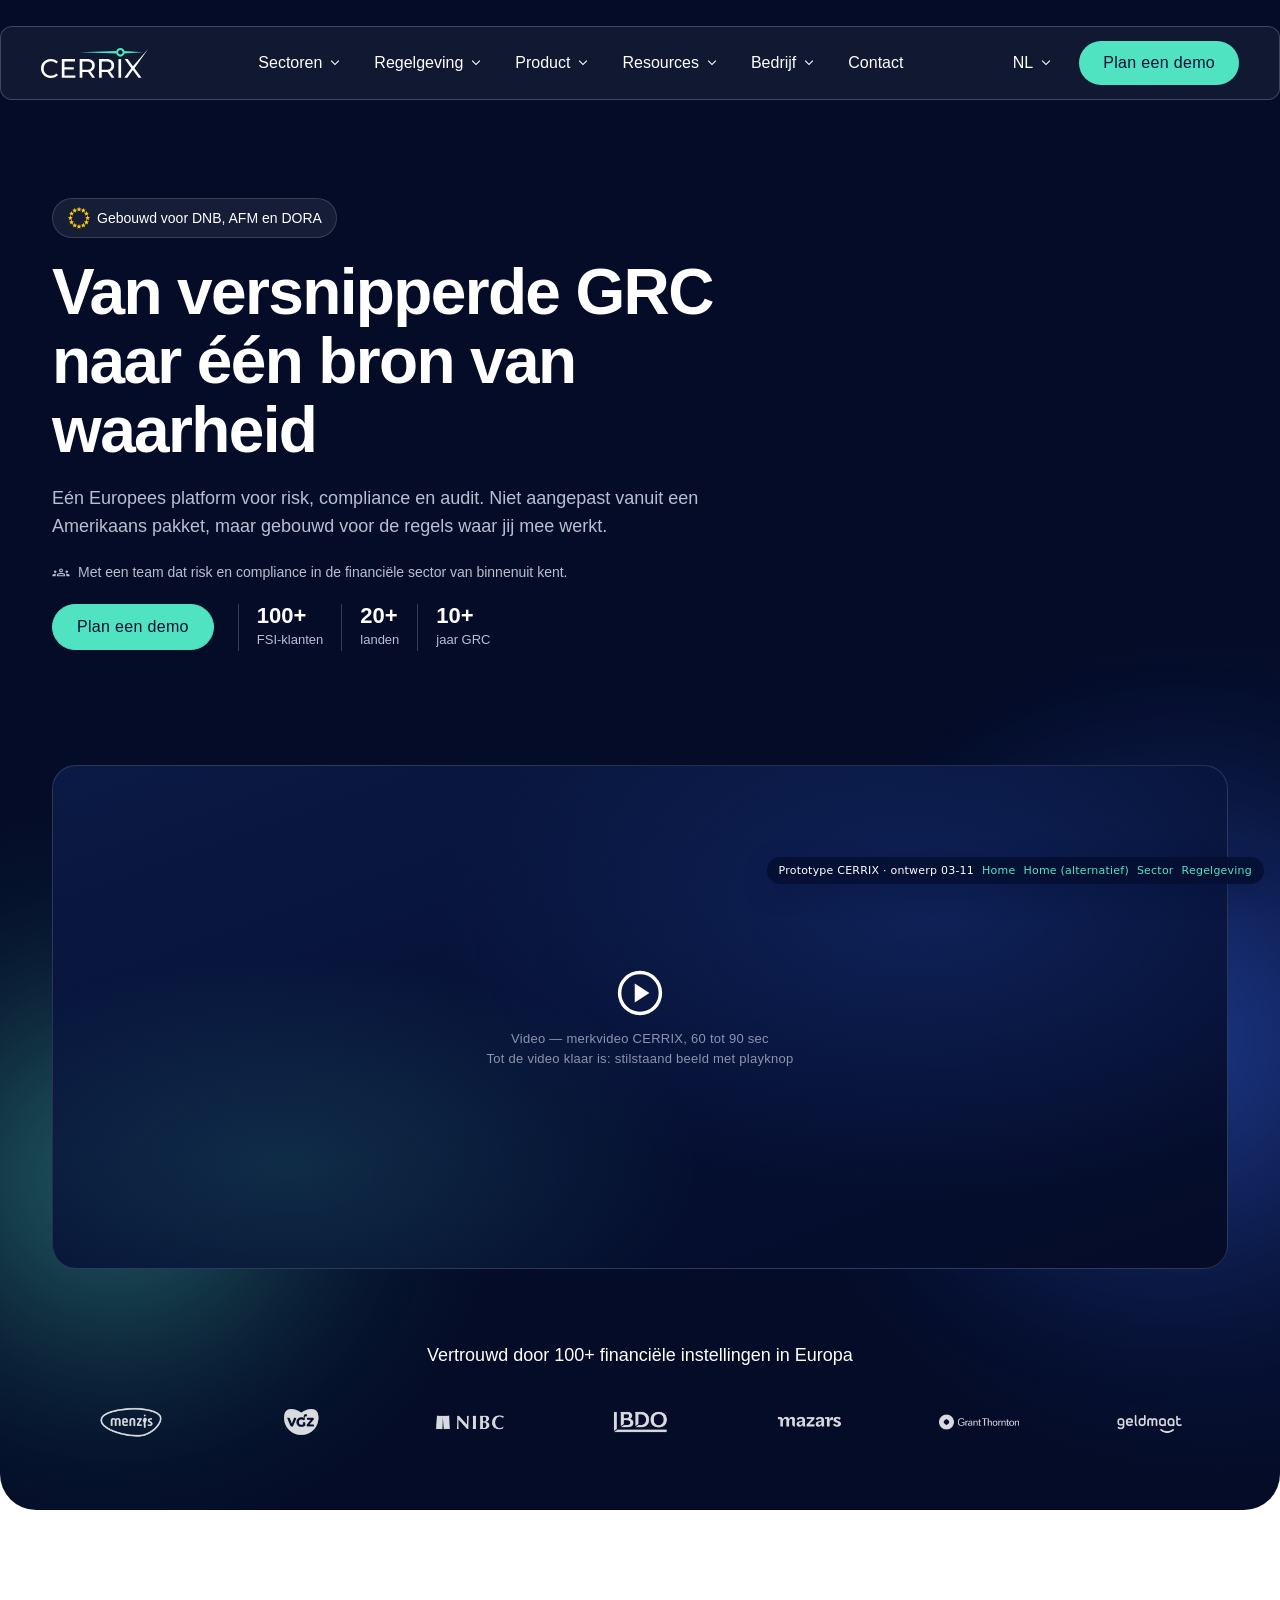
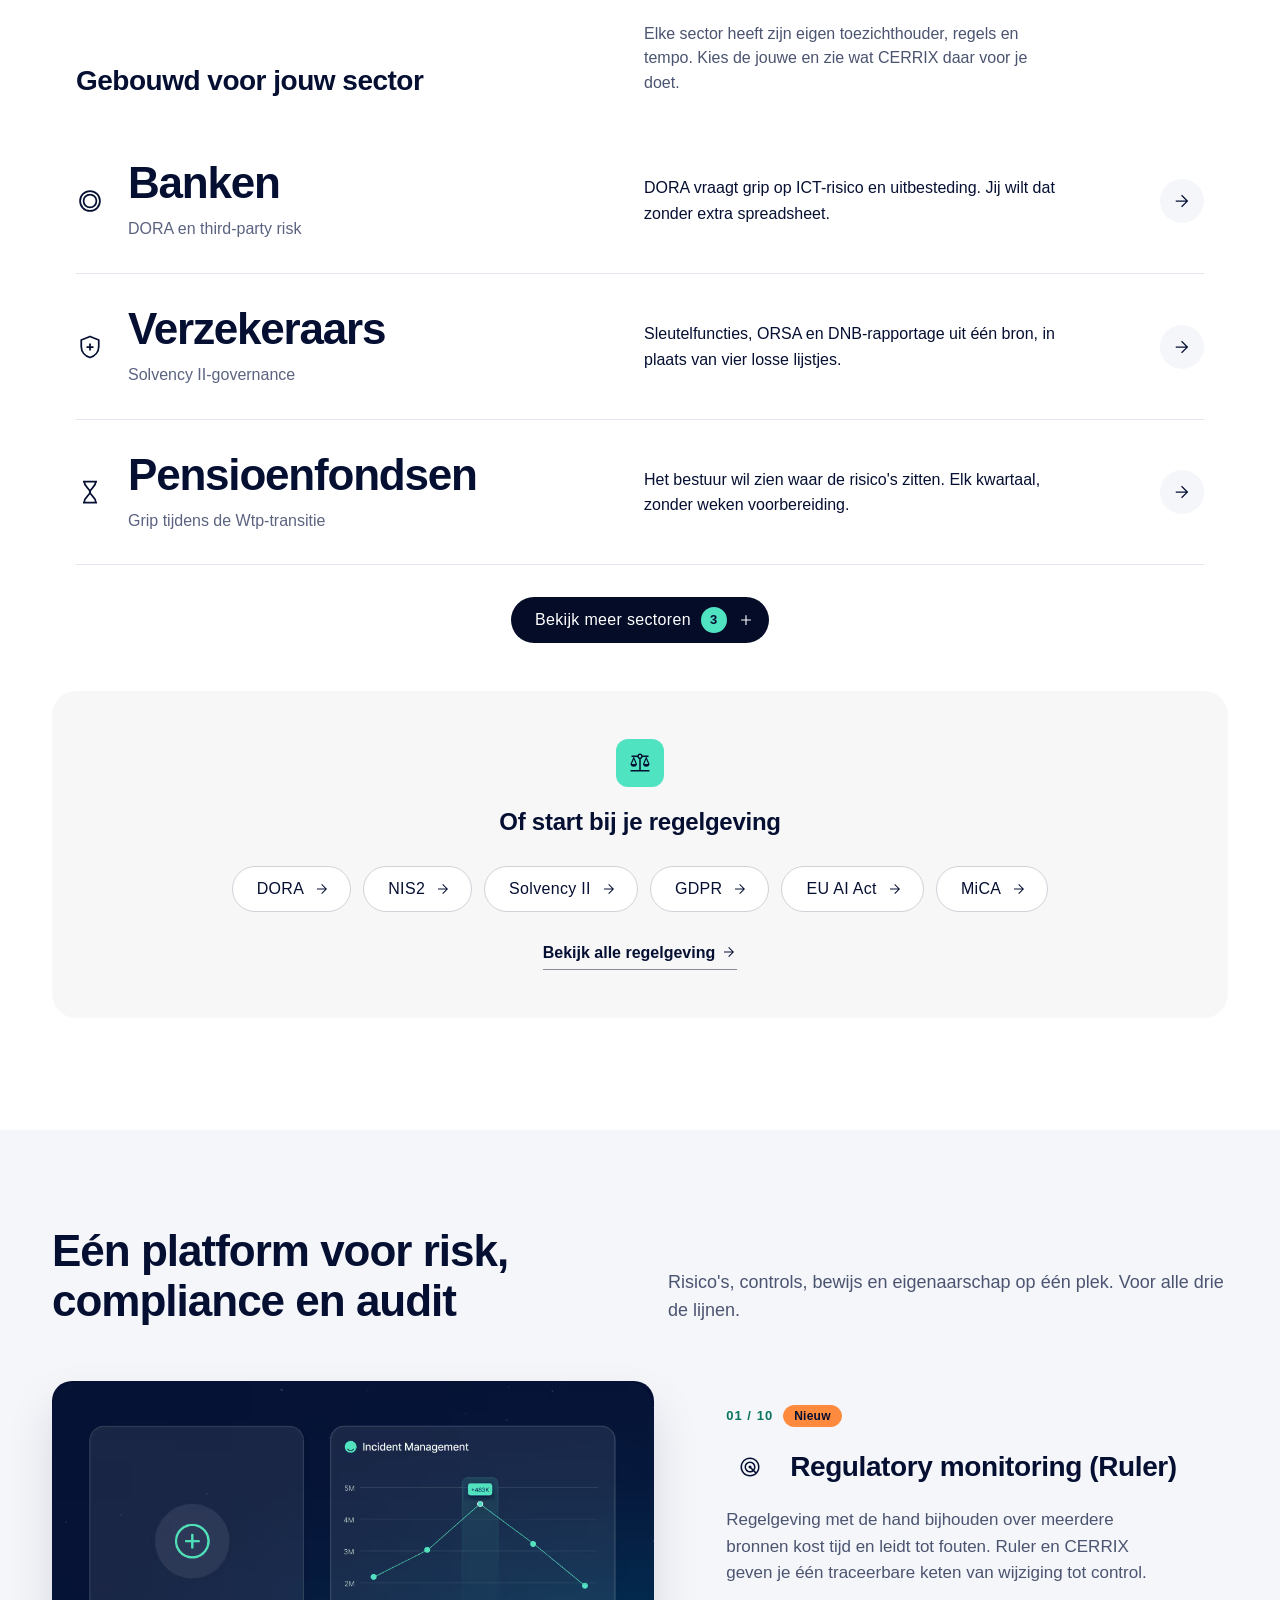
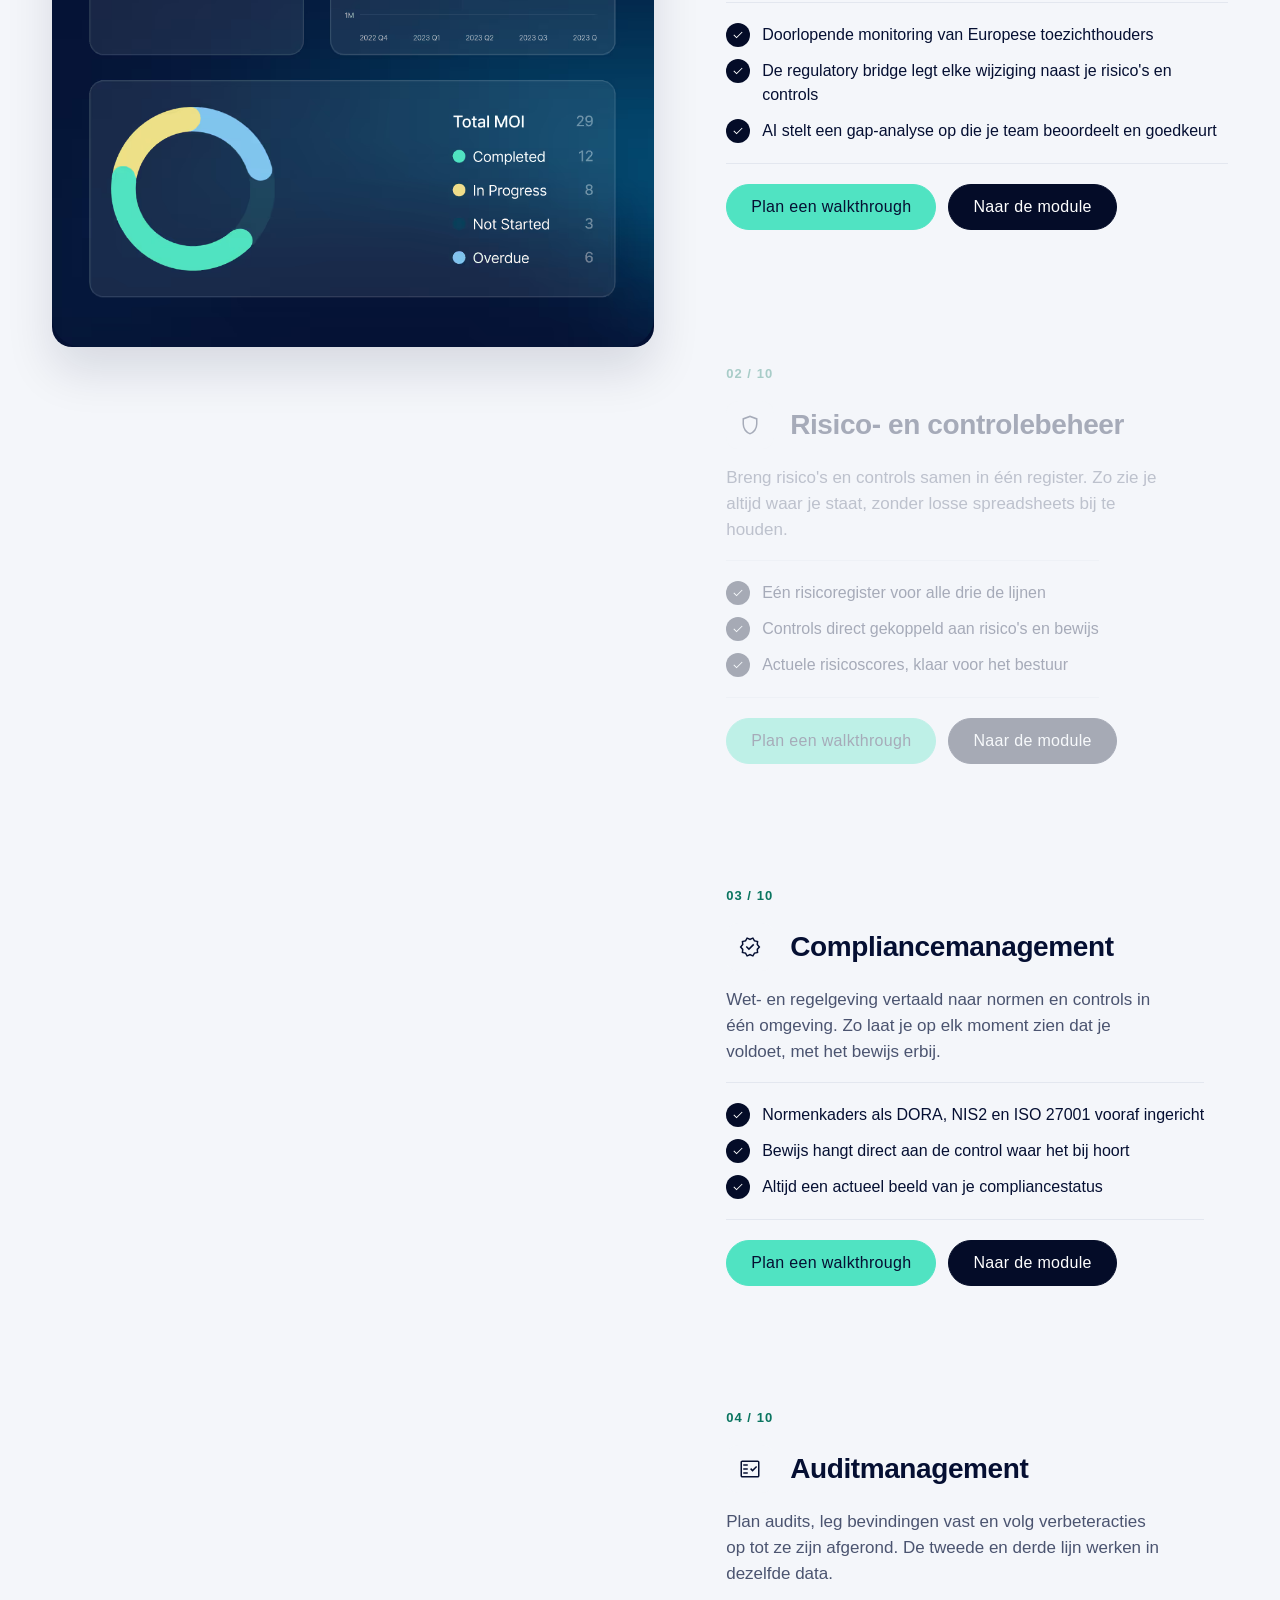
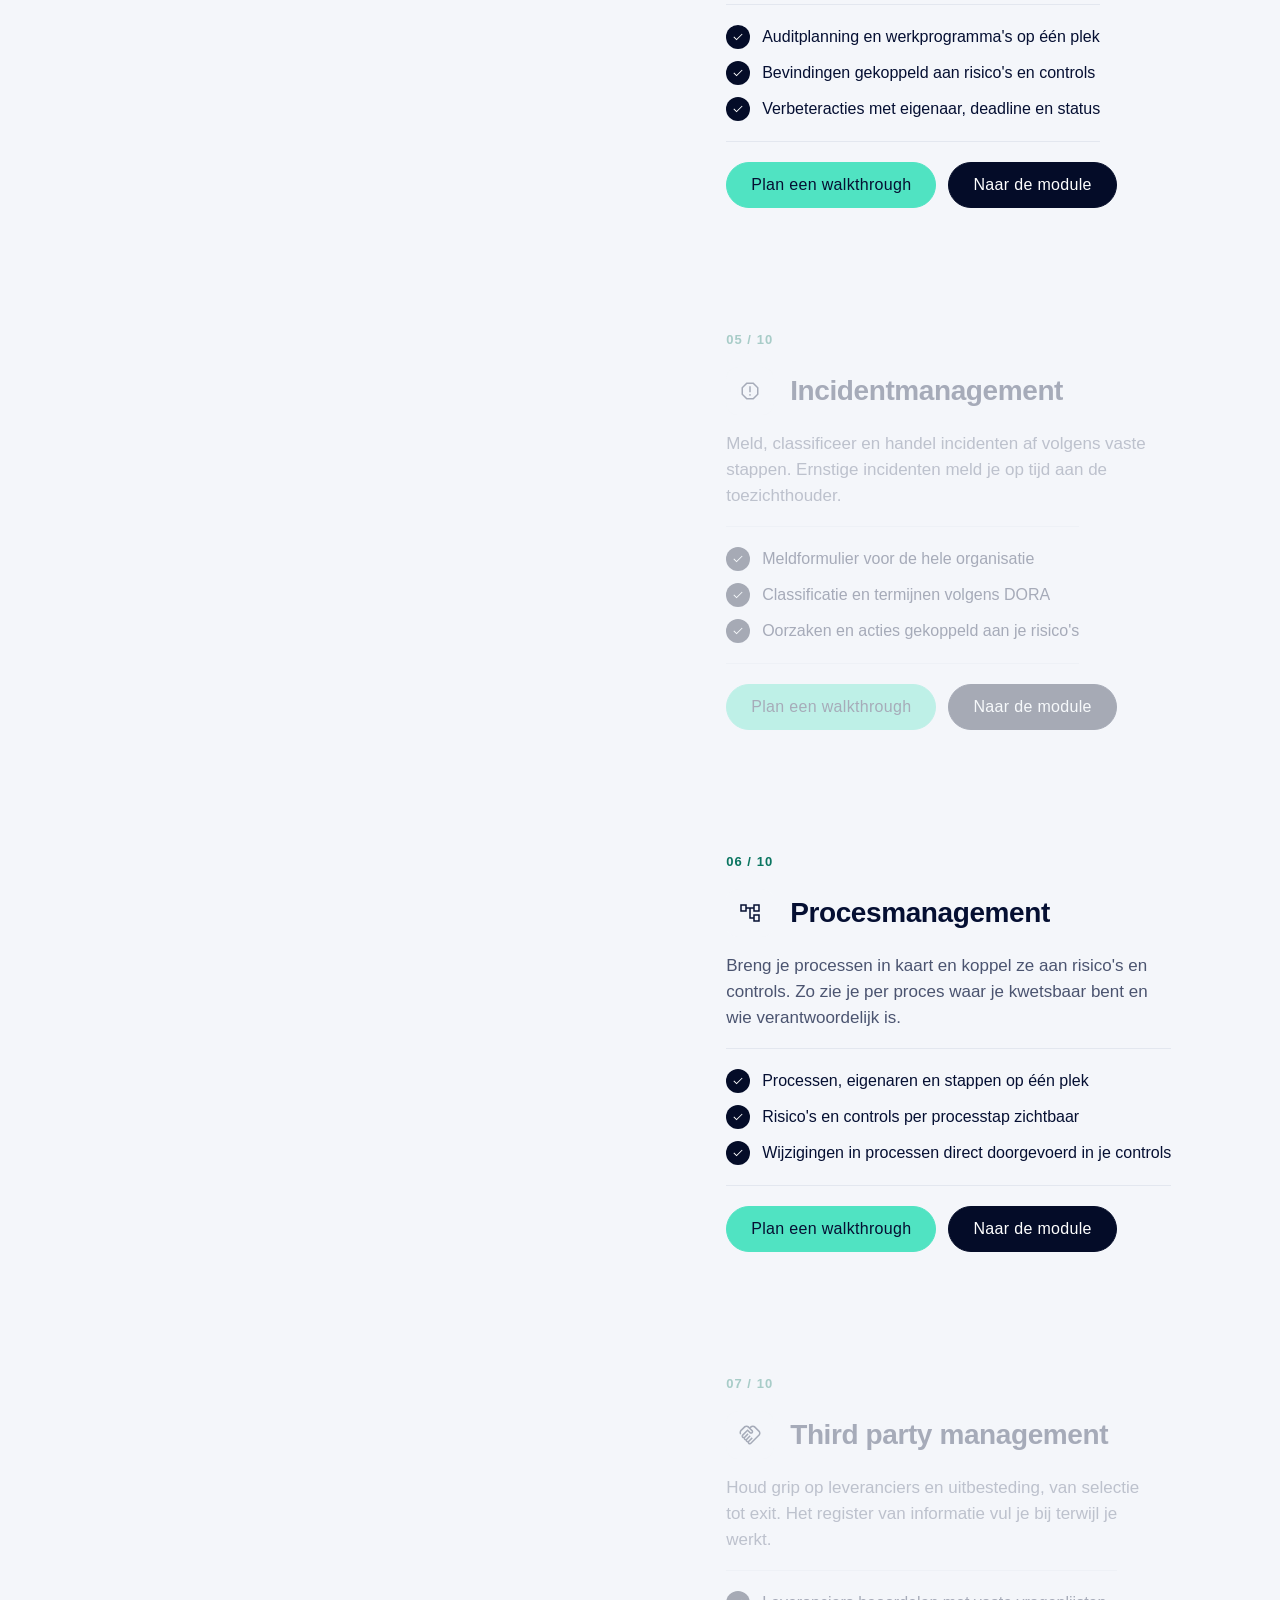
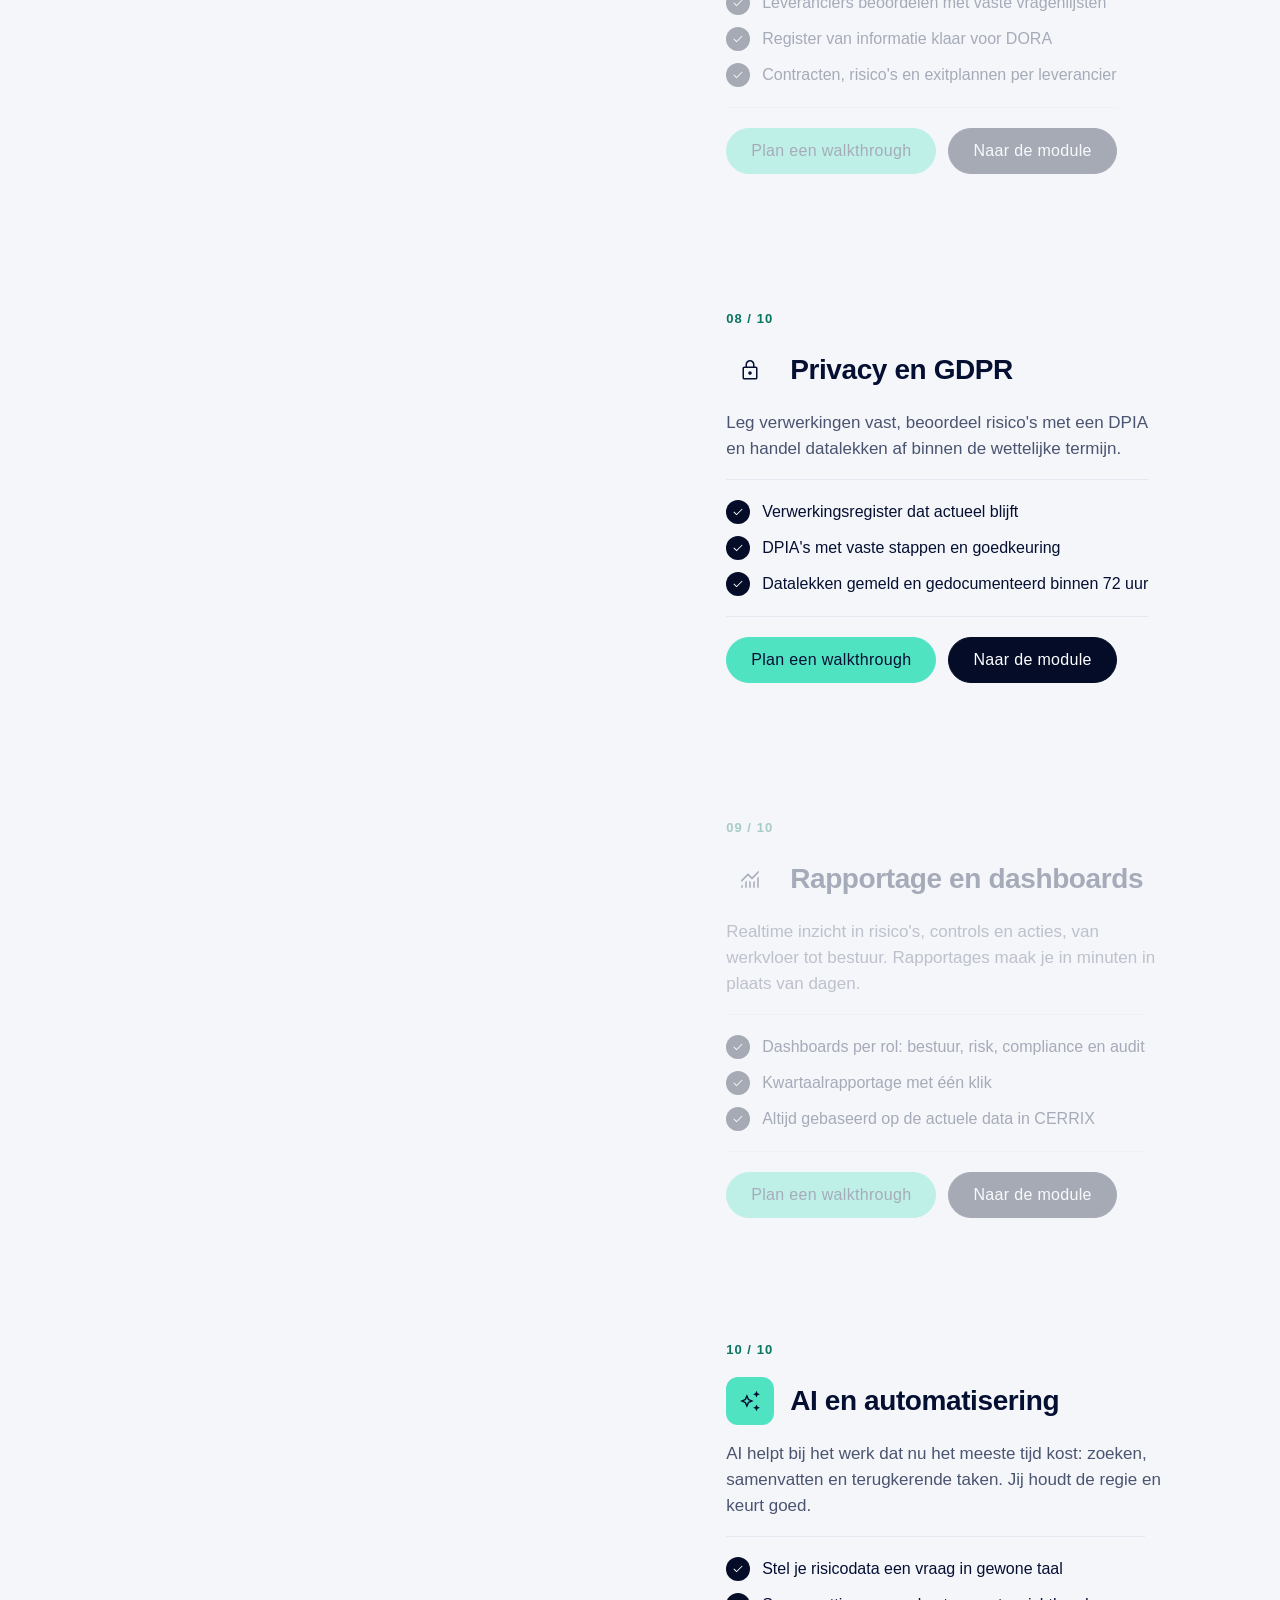
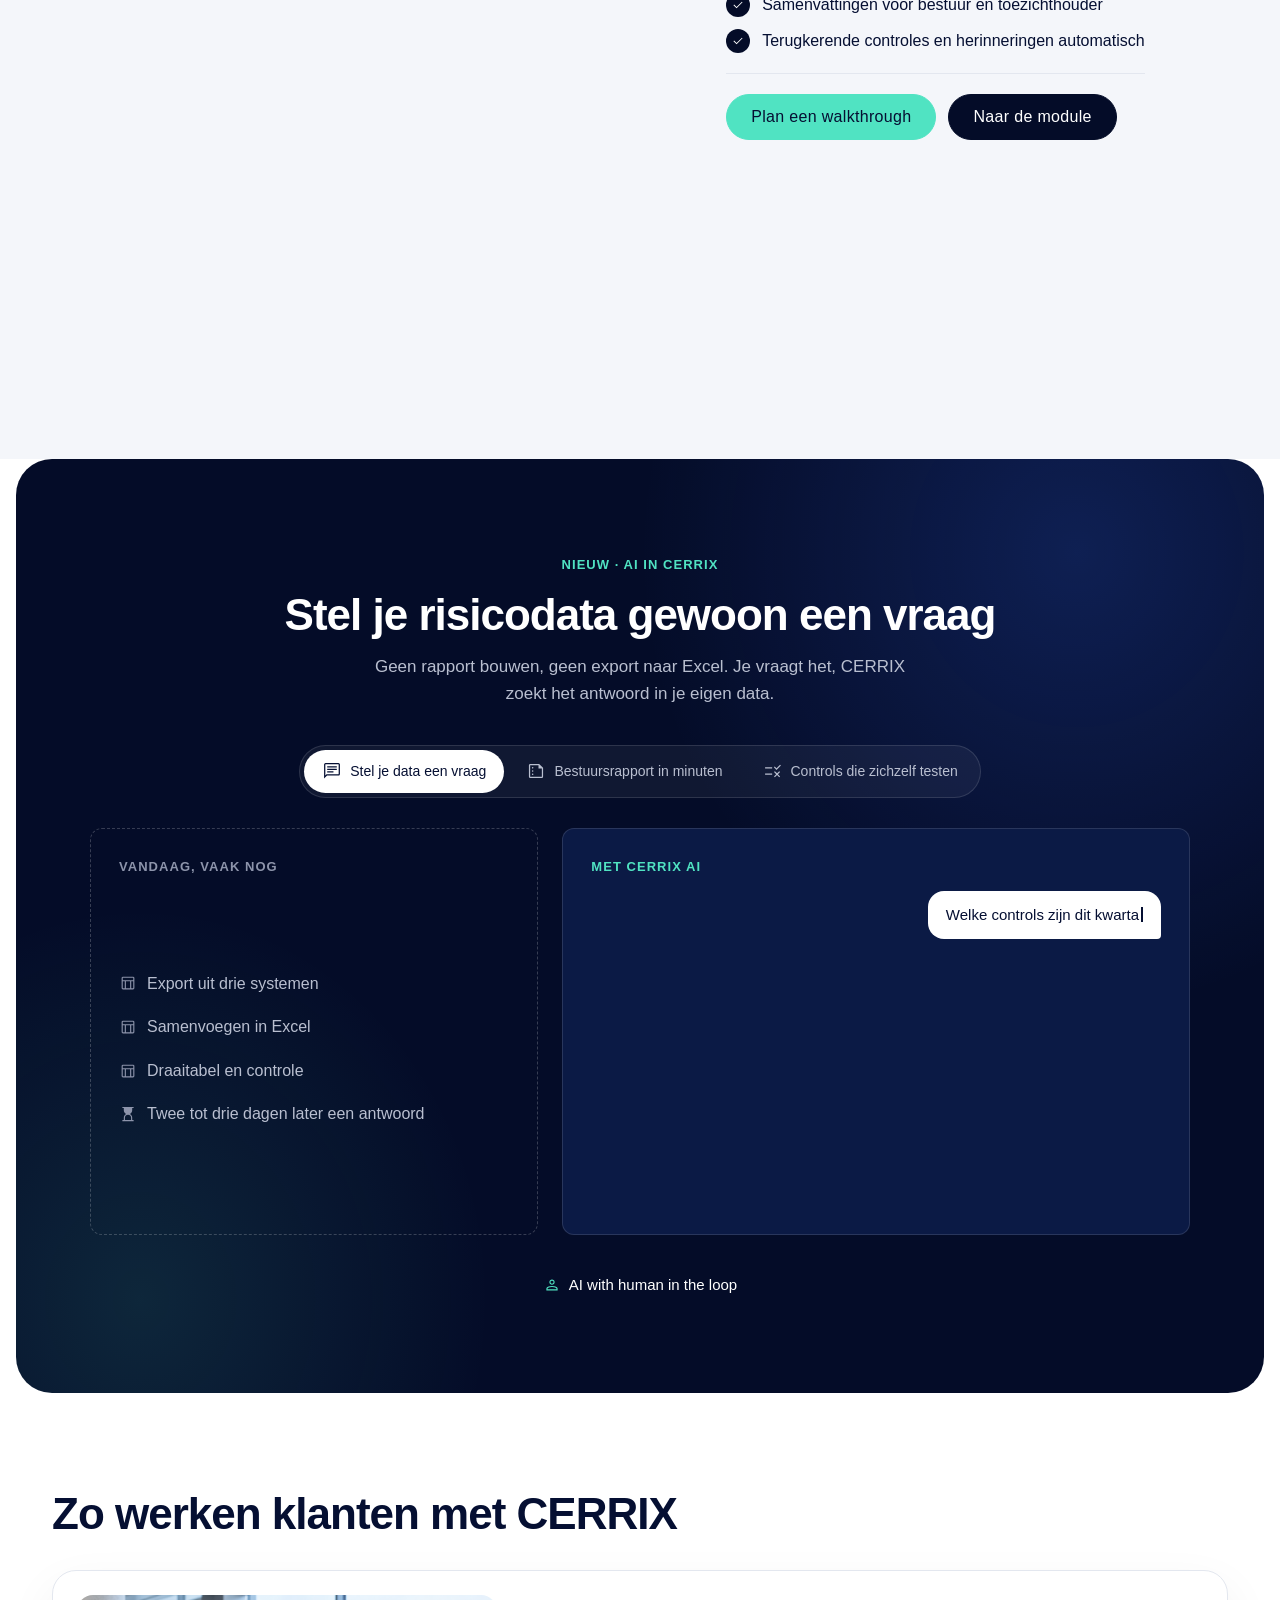
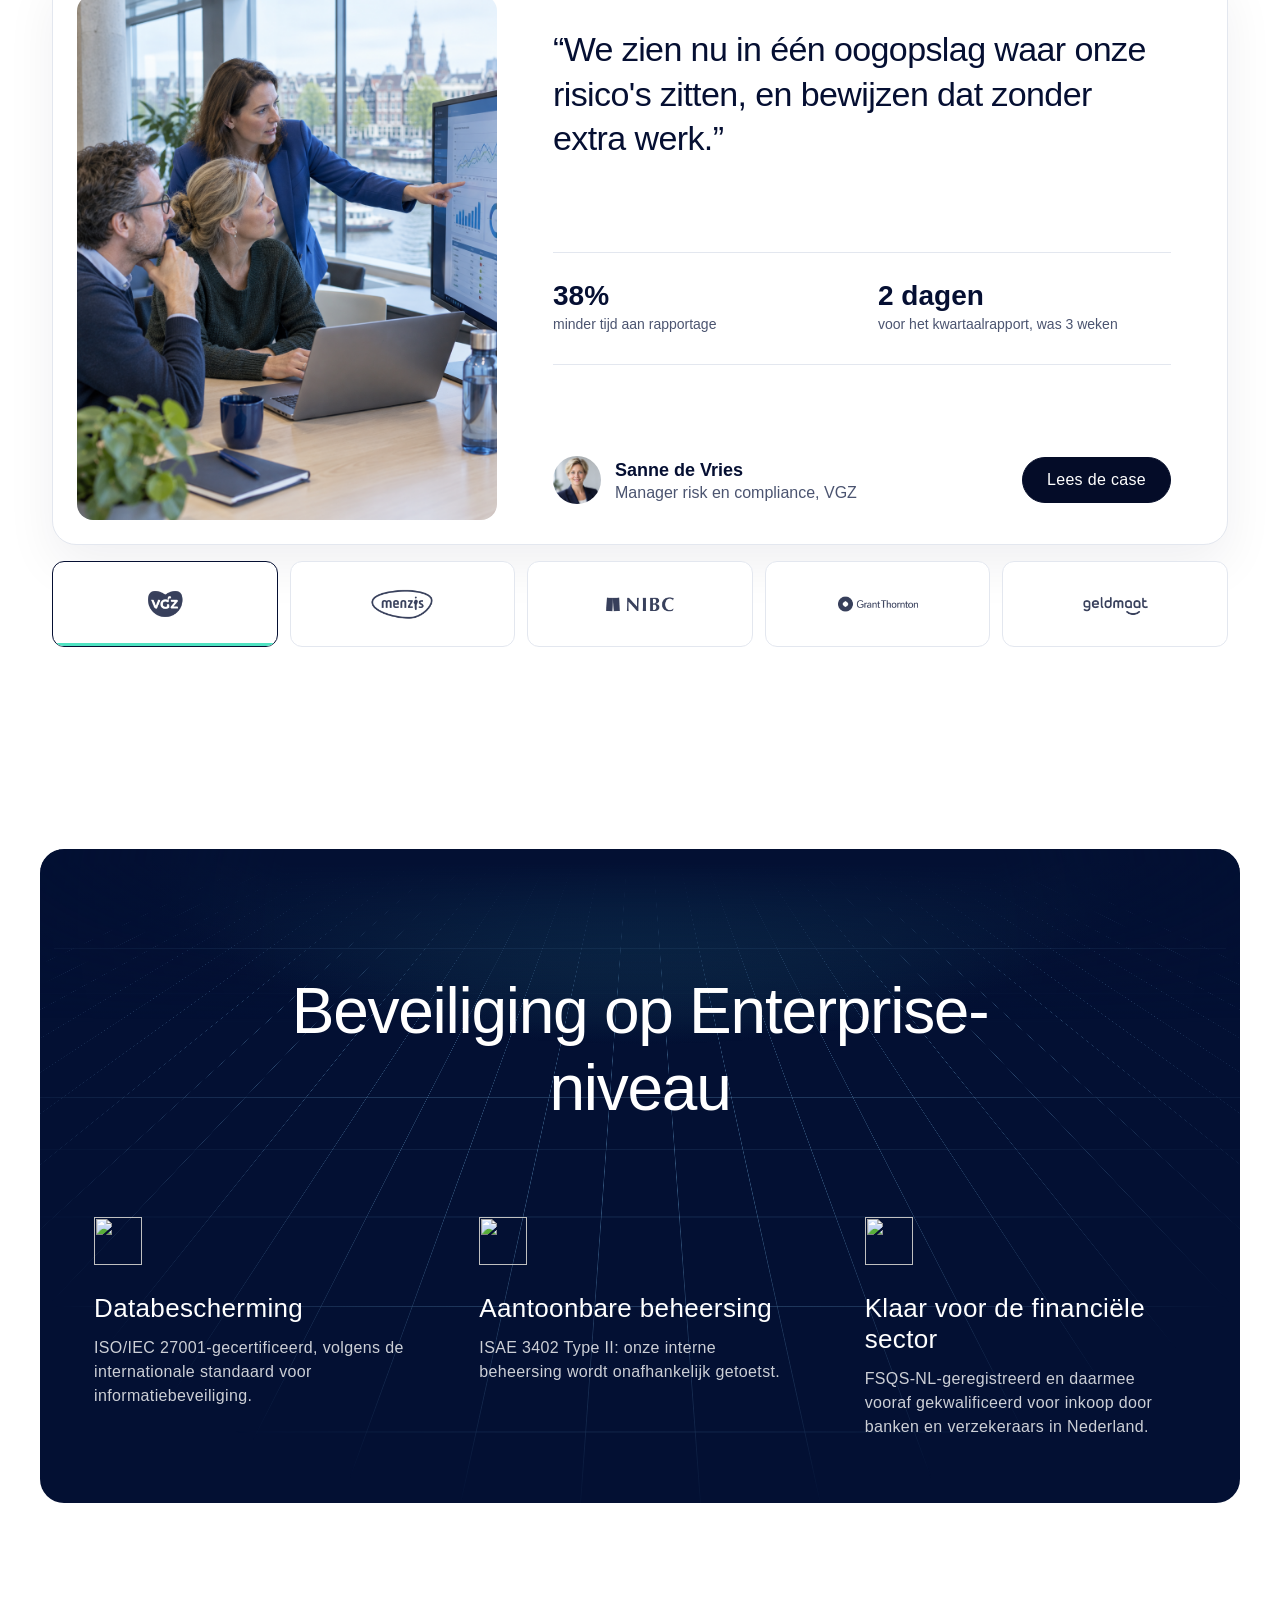
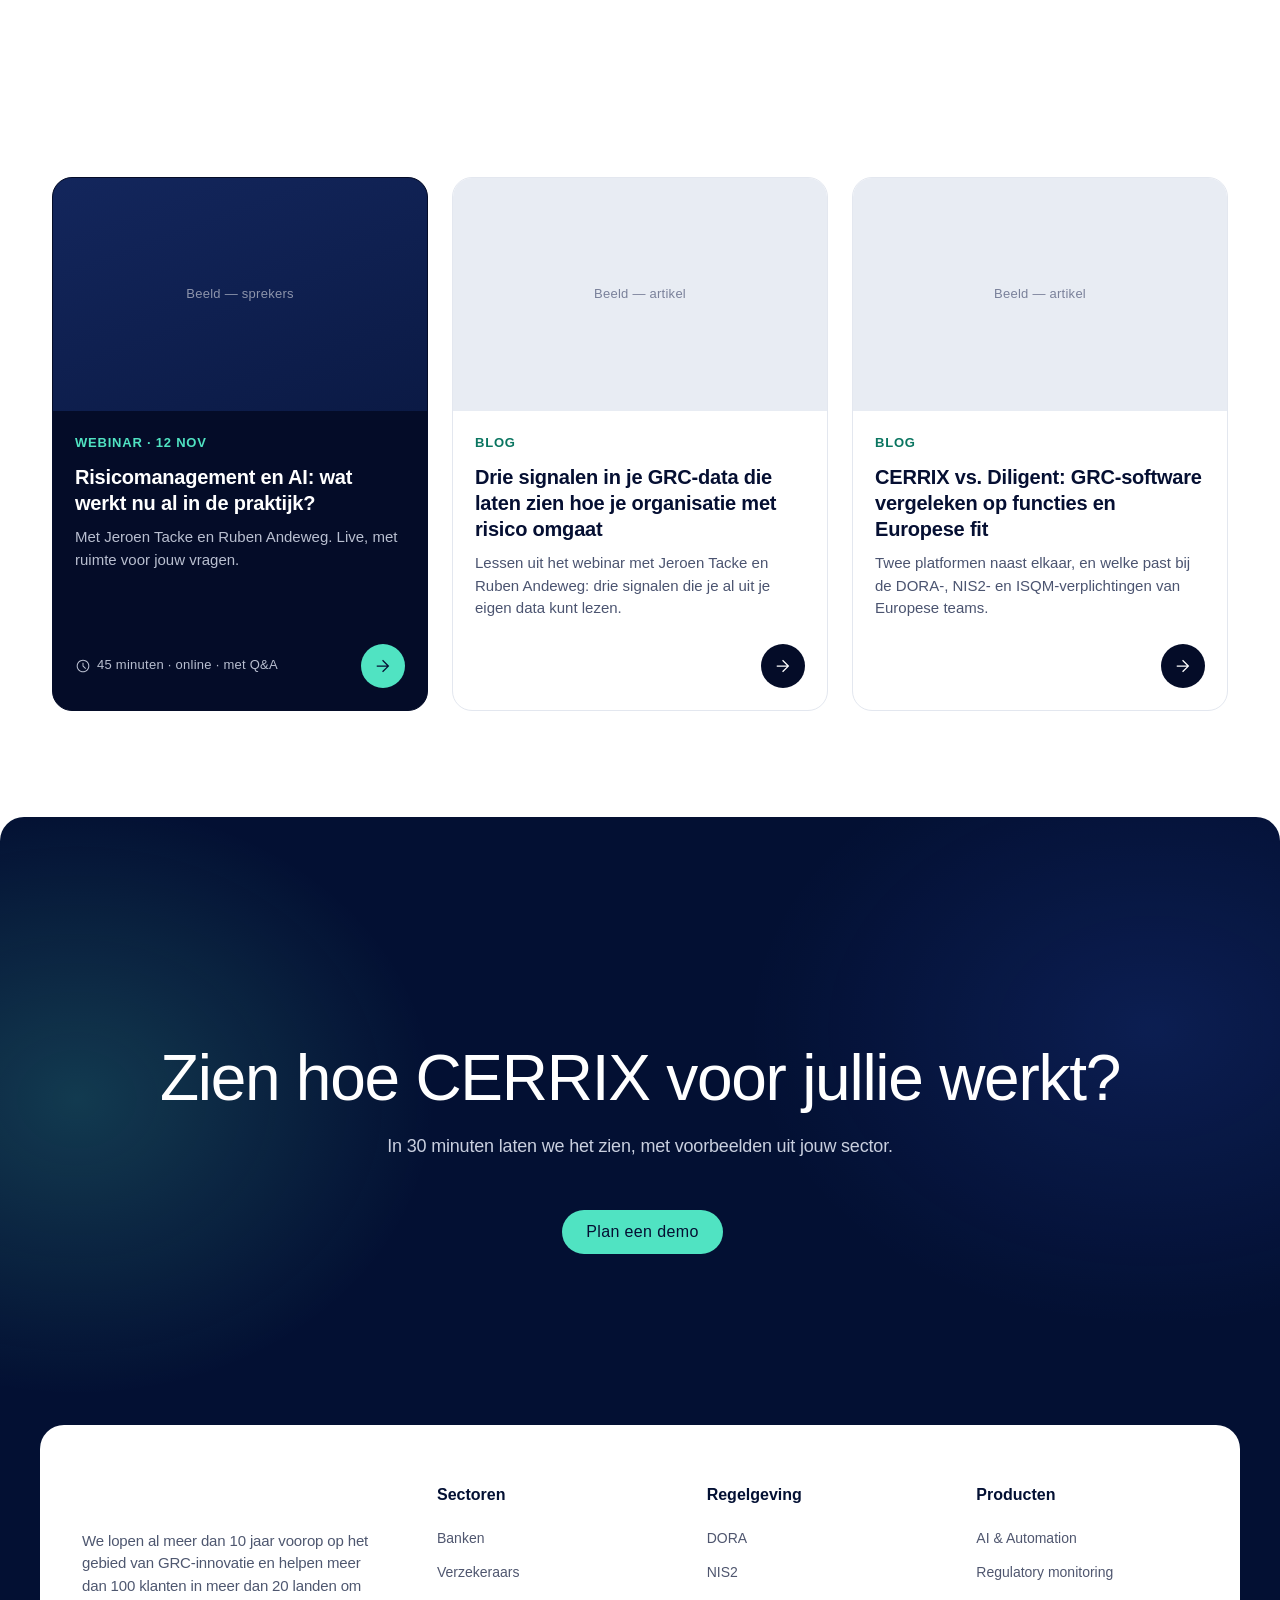
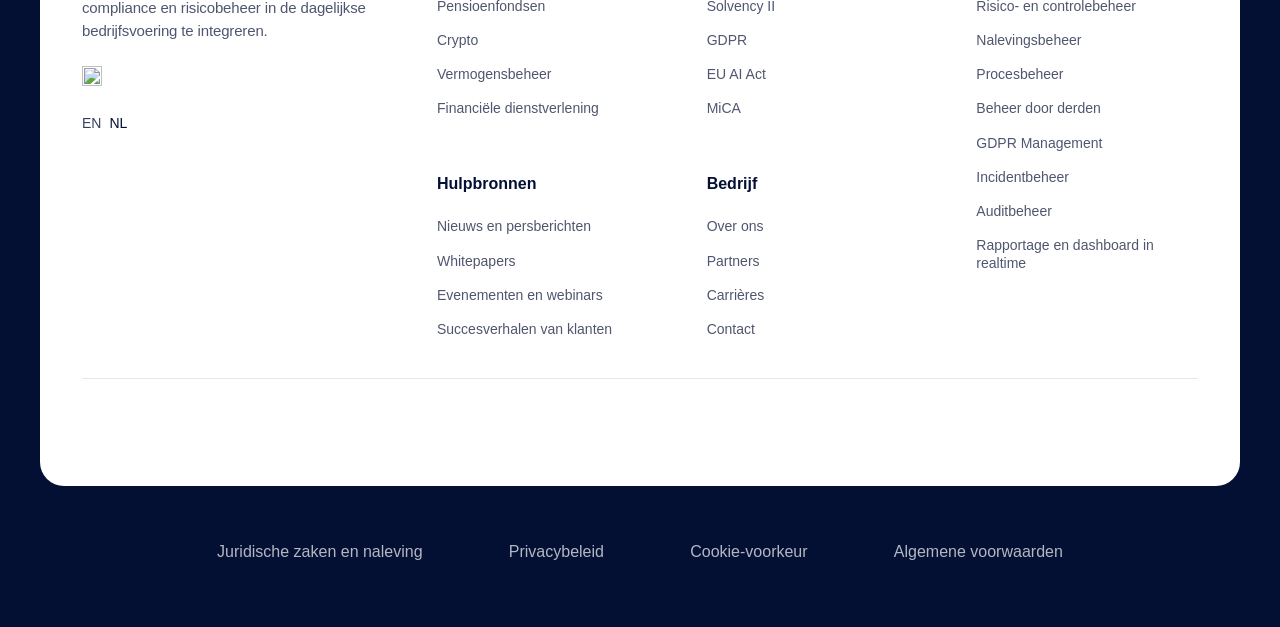
==== commit 5fe28c31: "Prototype: 'Bekijk alle regelgeving' als tekstlink in het menu en de regelgevingsbanners Co-Authored" ====
--- a/index.html
+++ b/index.html
@@ -27,7 +27,7 @@
     </div>
   </div>
 </header><div class="wf-container cx-dd-wrap proto-dd" data-dd="Sectoren" hidden><div class="cx-dropdown" data-for="Sectoren" data-name="Dropdown Sectoren"><div class="cx-panel cx-panel--feat cx-panel--sectoren"><div class="cx-col"><p class="wf-eyebrow">Sectoren</p><div class="cx-list"><a class="cx-item" href="#"><svg class="cx-ic" fill="currentColor" data-icon="sector_banken" xmlns="http://www.w3.org/2000/svg" height="20" viewBox="0 0 24 24" width="20"><g fill="none" stroke="currentColor" stroke="currentColor" stroke-width="1.5"><circle cx="12" cy="12" r="8.5"/><circle cx="12" cy="12" r="5.5"/></g></svg><span><strong>Banken</strong><span>DORA en third-party risk.</span></span></a><a class="cx-item is-active" href="#"><svg class="cx-ic" fill="currentColor" data-icon="sector_verzekeraars" xmlns="http://www.w3.org/2000/svg" height="20" viewBox="0 0 24 24" width="20"><g fill="none" stroke="currentColor" stroke="currentColor" stroke-width="1.5" stroke-linejoin="round"><path d="M12 3 4.5 6v5.5c0 4.6 3.2 8.2 7.5 9.5 4.3-1.3 7.5-4.9 7.5-9.5V6z"/><path d="M12 9v6M9 12h6"/></g></svg><span><strong>Verzekeraars</strong><span>Solvency II-governance.</span></span></a><a class="cx-item" href="sector-pensioenfondsen.html"><svg class="cx-ic" fill="currentColor" data-icon="sector_pensioenfondsen" xmlns="http://www.w3.org/2000/svg" height="20" viewBox="0 0 24 24" width="20"><g fill="none" stroke="currentColor" stroke="currentColor" stroke-width="1.5" stroke-linejoin="round"><path d="M6 3h12M6 21h12M7 3c0 5 5 6 5 9s-5 4-5 9M17 3c0 5-5 6-5 9s5 4 5 9"/></g></svg><span><strong>Pensioenfondsen</strong><span>Grip tijdens de Wtp-transitie.</span></span></a><a class="cx-item" href="#"><svg class="cx-ic" fill="currentColor" data-icon="sector_crypto" xmlns="http://www.w3.org/2000/svg" height="20" viewBox="0 0 24 24" width="20"><g fill="none" stroke="currentColor" stroke="currentColor" stroke-width="1.5" stroke-linejoin="round"><path d="M12 2 5 12l7 10 7-10z"/><path d="M5 12l7 3.5 7-3.5M12 2v13.5"/></g></svg><span><strong>Crypto</strong><span>MiCA-vergunning en compliance.</span></span></a><a class="cx-item" href="#"><svg class="cx-ic" fill="currentColor" data-icon="sector_vermogensbeheer" xmlns="http://www.w3.org/2000/svg" height="20" viewBox="0 0 24 24" width="20"><g fill="none" stroke="currentColor" stroke="currentColor" stroke-width="1.5" stroke-linejoin="round"><path d="M11 4a8 8 0 1 0 9 9h-9z"/><path d="M14 2.5V10h7.5A7.5 7.5 0 0 0 14 2.5z"/></g></svg><span><strong>Vermogensbeheer</strong><span>AFM-toezicht en MiFID II.</span></span></a><a class="cx-item" href="#"><svg class="cx-ic" fill="currentColor" data-icon="sector_findienst" xmlns="http://www.w3.org/2000/svg" height="20" viewBox="0 0 24 24" width="20"><g fill="none" stroke="currentColor" stroke="currentColor" stroke-width="1.5"><rect x="2.5" y="8" width="11" height="8" rx="4"/><rect x="10.5" y="8" width="11" height="8" rx="4"/></g></svg><span><strong>Financiële dienstverlening</strong><span>Wft, integriteit en uitbesteding.</span></span></a></div></div><aside class="cx-featured"><div class="wf-img ds-feat-photo" style="--ratio:1/1"><img src="assets/case-team.png" alt=""></div><span class="cx-pill">Klantcase · verzekeraars</span><p class="cx-feat-title">Hoe VGZ risk en compliance versterkt met CERRIX</p><a class="wf-btn wf-btn--secondary" href="#">Lees de case</a></aside></div></div></div>
-<div class="wf-container cx-dd-wrap proto-dd" data-dd="Regelgeving" hidden><div class="cx-dropdown" data-for="Regelgeving" data-name="Dropdown Regelgeving"><div class="cx-panel cx-panel--feat"><div class="cx-col"><p class="wf-eyebrow">Regelgeving</p><div class="cx-list"><a class="cx-item cx-item--plain" href="regelgeving-dora.html"><span><strong>DORA</strong><span>Digitale weerbaarheid in de financiële sector.</span></span></a><a class="cx-item cx-item--plain" href="#"><span><strong>NIS2</strong><span>Cyberbeveiliging voor essentiële diensten.</span></span></a><a class="cx-item cx-item--plain" href="#"><span><strong>Solvency II</strong><span>Governance en risicobeheer bij verzekeraars.</span></span></a><a class="cx-item cx-item--plain" href="#"><span><strong>GDPR</strong><span>Privacy en gegevensbescherming.</span></span></a><a class="cx-item cx-item--plain" href="#"><span><strong>EU AI Act</strong><span>Verantwoord gebruik van AI.</span></span></a><a class="cx-item cx-item--plain" href="#"><span><strong>MiCA</strong><span>Regels voor cryptoaanbieders.</span></span></a></div><a class="wf-btn wf-btn--secondary cx-all-btn" href="#">Bekijk alle regelgeving</a></div><aside class="cx-featured"><div class="wf-img ds-feat-photo" style="--ratio:1/1"><img src="assets/prod-ruler.png" alt=""></div><span class="cx-pill">Regulatory monitoring</span><p class="cx-feat-title">Mis geen wijziging: Ruler vertaalt nieuwe regels naar je controls</p><a class="wf-btn wf-btn--secondary" href="#">Bekijk Ruler</a></aside></div></div></div>
+<div class="wf-container cx-dd-wrap proto-dd" data-dd="Regelgeving" hidden><div class="cx-dropdown" data-for="Regelgeving" data-name="Dropdown Regelgeving"><div class="cx-panel cx-panel--feat"><div class="cx-col"><p class="wf-eyebrow">Regelgeving</p><div class="cx-list"><a class="cx-item cx-item--plain" href="regelgeving-dora.html"><span><strong>DORA</strong><span>Digitale weerbaarheid in de financiële sector.</span></span></a><a class="cx-item cx-item--plain" href="#"><span><strong>NIS2</strong><span>Cyberbeveiliging voor essentiële diensten.</span></span></a><a class="cx-item cx-item--plain" href="#"><span><strong>Solvency II</strong><span>Governance en risicobeheer bij verzekeraars.</span></span></a><a class="cx-item cx-item--plain" href="#"><span><strong>GDPR</strong><span>Privacy en gegevensbescherming.</span></span></a><a class="cx-item cx-item--plain" href="#"><span><strong>EU AI Act</strong><span>Verantwoord gebruik van AI.</span></span></a><a class="cx-item cx-item--plain" href="#"><span><strong>MiCA</strong><span>Regels voor cryptoaanbieders.</span></span></a></div><a class="cx-link cx-all" href="#">Bekijk alle regelgeving<svg class="cx-ic" fill="currentColor" data-icon="arrow_forward" xmlns="http://www.w3.org/2000/svg" height="16" viewBox="0 -960 960 960" width="16"><path d="M665.08-450H180v-60h485.08L437.23-737.85 480-780l300 300-300 300-42.77-42.15L665.08-450Z"/></svg></a></div><aside class="cx-featured"><div class="wf-img ds-feat-photo" style="--ratio:1/1"><img src="assets/prod-ruler.png" alt=""></div><span class="cx-pill">Regulatory monitoring</span><p class="cx-feat-title">Mis geen wijziging: Ruler vertaalt nieuwe regels naar je controls</p><a class="wf-btn wf-btn--secondary" href="#">Bekijk Ruler</a></aside></div></div></div>
 <div class="wf-container cx-dd-wrap proto-dd" data-dd="Product" hidden><div class="cx-dropdown" data-for="Product" data-name="Dropdown Product"><div class="cx-panel cx-panel--2"><div class="cx-col"><p class="wf-eyebrow">Product</p><div class="cx-list"><a class="cx-item" href="#"><svg class="cx-ic" fill="currentColor" data-icon="shield" xmlns="http://www.w3.org/2000/svg" height="20" viewBox="0 -960 960 960" width="20"><path d="M480-100.77q-129.77-35.39-214.88-152.77Q180-370.92 180-516v-230.15l300-112.31 300 112.31V-516q0 145.08-85.12 262.46Q609.77-136.16 480-100.77Zm0-63.23q104-33 172-132t68-220v-189l-240-89.62L240-705v189q0 121 68 220t172 132Zm0-315.62Z"/></svg><span><strong>Risico- en controlebeheer</strong><span>Risico's en controls in één register.</span></span></a><a class="cx-item" href="#"><svg class="cx-ic" fill="currentColor" data-icon="verified" xmlns="http://www.w3.org/2000/svg" height="20" viewBox="0 -960 960 960" width="20"><path d="m352.46-85.39-71.38-120.3-135.54-29.7 13.23-139.53L66.93-480l91.84-105.08-13.23-139.53 135.54-29.7 71.38-120.3L480-820.46l127.54-54.15 71.38 120.3 135.54 29.7-13.23 139.53L893.07-480l-91.84 105.08 13.23 139.53-135.54 29.7-71.38 120.3L480-139.54 352.46-85.39ZM378-162l102-43.23L583.23-162 640-258l110-25.23L740-396l74-84-74-85.23L750-678l-110-24-58-96-102 43.23L376.77-798 320-702l-110 24 10 112.77L146-480l74 84-10 114 110 24 58 96Zm102-318Zm-42 128.15L650.15-564 608-607.38l-170 170-86-84.77L309.85-480 438-351.85Z"/></svg><span><strong>Compliancemanagement</strong><span>Aantoonbaar voldoen, bewijs op één plek.</span></span></a><a class="cx-item" href="#"><svg class="cx-ic" fill="currentColor" data-icon="fact_check" xmlns="http://www.w3.org/2000/svg" height="20" viewBox="0 -960 960 960" width="20"><path d="M172.31-140Q142-140 121-161q-21-21-21-51.31v-535.38Q100-778 121-799q21-21 51.31-21h615.38Q818-820 839-799q21 21 21 51.31v535.38Q860-182 839-161q-21 21-51.31 21H172.31Zm0-60h615.38q4.62 0 8.46-3.85 3.85-3.84 3.85-8.46v-535.38q0-4.62-3.85-8.46-3.84-3.85-8.46-3.85H172.31q-4.62 0-8.46 3.85-3.85 3.84-3.85 8.46v535.38q0 4.62 3.85 8.46 3.84 3.85 8.46 3.85ZM210-290h180v-60H210v60Zm372-84.23L765.77-558 723-600.77l-141 142-57-57L483.23-473 582-374.23ZM210-450h180v-60H210v60Zm0-160h180v-60H210v60Zm-50 410v-560 560Z"/></svg><span><strong>Auditmanagement</strong><span>Audits gepland, bevindingen opgevolgd.</span></span></a><a class="cx-item" href="#"><svg class="cx-ic" fill="currentColor" data-icon="report" xmlns="http://www.w3.org/2000/svg" height="20" viewBox="0 -960 960 960" width="20"><path d="M480-291.54q13.73 0 23.02-9.38 9.29-9.39 9.29-22.93 0-13.53-9.29-22.92-9.29-9.38-23.02-9.38t-23.02 9.38q-9.29 9.39-9.29 22.92 0 13.54 9.29 22.93 9.29 9.38 23.02 9.38Zm-30-139.23h60v-241.54h-60v241.54ZM338.46-140 140-338.28v-283.26L338.28-820h283.26L820-621.72v283.26L621.72-140H338.46ZM364-200h232l164-164v-232L596-760H364L200-596v232l164 164Zm116-280Z"/></svg><span><strong>Incidentmanagement</strong><span>Incidenten gemeld en afgehandeld.</span></span></a><a class="cx-item" href="#"><svg class="cx-ic" fill="currentColor" data-icon="account_tree" xmlns="http://www.w3.org/2000/svg" height="20" viewBox="0 -960 960 960" width="20"><path d="M610-130v-120H450v-400H350v120H90v-300h260v120h260v-120h260v300H610v-120H510v340h100v-120h260v300H610ZM150-770v180-180Zm520 400v180-180Zm0-400v180-180Zm0 180h140v-180H670v180Zm0 400h140v-180H670v180ZM150-590h140v-180H150v180Z"/></svg><span><strong>Procesmanagement</strong><span>Processen gekoppeld aan controls.</span></span></a></div></div><div class="cx-col"><p class="wf-eyebrow">&nbsp;</p><div class="cx-list"><a class="cx-item" href="#"><svg class="cx-ic" fill="currentColor" data-icon="handshake" xmlns="http://www.w3.org/2000/svg" height="20" viewBox="0 -960 960 960" width="20"><path d="M471.54-161.15q5.92 0 12.04-2.77 6.11-2.77 9.65-6.31l319.92-319.92q13.54-13.54 20.39-28.93 6.84-15.38 6.84-32.3 0-17.54-6.84-33.77-6.85-16.24-20.39-29.16l-160-160q-12.92-13.54-28-19.81-15.07-6.26-32.61-6.26-16.92 0-32.5 6.26-15.58 6.27-28.73 19.81l-22.93 22.93 74 74.61q13.46 12.85 19.89 29.31 6.42 16.46 6.42 34.15 0 36.62-24.46 61.08t-61.08 24.46q-17.69 0-34.27-5.85-16.57-5.84-29.42-18.69l-75.77-75.15-173.84 173.84q-4.54 4.54-6.81 10.16-2.27 5.61-2.27 11.54 0 11.07 7.54 18.92 7.54 7.85 18.61 7.85 5.93 0 12.04-2.77 6.12-2.77 9.66-6.31L380-545.61l42.15 42.15-130.77 131.38q-4.53 4.54-6.8 10.16-2.27 5.61-2.27 11.54 0 10.69 7.73 18.42 7.73 7.73 18.42 7.73 5.93 0 12.04-2.77 6.12-2.77 9.65-6.31l136-135.38 42.16 42.15-135.39 136q-4.15 3.54-6.61 9.65-2.46 6.12-2.46 12.04 0 10.7 7.73 18.43t18.42 7.73q5.92 0 11.54-2.27 5.61-2.27 10.15-6.81l136-135.38L589.85-345l-136 136q-4.54 4.54-6.81 10.54-2.27 6-2.27 11.54 0 11.07 8.23 18.42 8.23 7.35 18.54 7.35Zm-.62 59.99q-33.92 0-59.15-23.53-25.23-23.54-26.38-58.62-34-2.31-56.81-24.15-22.81-21.85-24.73-57.39-35.54-2.3-57.46-24.84-21.93-22.54-23.47-56.7-35.69-2.3-58.92-25.88-23.23-23.58-23.23-59.65 0-17.69 6.73-34.66 6.73-16.96 19.58-29.8l216.61-216 117.16 117.15q3.53 4.15 9.26 6.62 5.74 2.46 12.43 2.46 10.92 0 18.84-7.23 7.93-7.23 7.93-18.93 0-6.69-2.46-12.42-2.47-5.73-6.62-9.27L399.92-774.31q-12.92-13.54-28.19-19.81-15.27-6.26-32.81-6.26-16.92 0-32.11 6.26-15.2 6.27-28.73 19.81l-131.39 132q-10.92 10.92-17.88 25.81-6.96 14.88-8.19 30.35-1.24 12.77 1.15 25.27 2.38 12.5 8.38 23.5L86-493.23Q72.46-512.77 65.62-537q-6.85-24.23-5.62-49.15 1.23-27.62 12.46-53.35t31.46-45.96l131-131q22.47-21.85 48.89-32.88 26.42-11.04 55.5-11.04 29.07 0 55.3 11.04 26.24 11.03 48.08 32.88l22.93 22.92 22.92-22.92q22.46-21.85 48.69-32.88 26.23-11.04 55.31-11.04 29.08 0 55.5 11.04 26.42 11.03 48.27 32.88l159 159q21.84 21.85 33.46 49.73 11.61 27.88 11.61 56.96 0 29.08-11.61 55.31-11.62 26.23-33.46 48.07L535.38-128.08q-13.23 13.23-29.8 20.08-16.58 6.84-34.66 6.84Zm-113.61-532.3Z"/></svg><span><strong>Third party management</strong><span>Leveranciers en uitbesteding in beeld.</span></span></a><a class="cx-item" href="#"><svg class="cx-ic" fill="currentColor" data-icon="lock" xmlns="http://www.w3.org/2000/svg" height="20" viewBox="0 -960 960 960" width="20"><path d="M252.31-100q-29.92 0-51.12-21.19Q180-142.39 180-172.31v-375.38q0-29.92 21.19-51.12Q222.39-620 252.31-620H300v-80q0-74.92 52.54-127.46Q405.08-880 480-880q74.92 0 127.46 52.54Q660-774.92 660-700v80h47.69q29.92 0 51.12 21.19Q780-577.61 780-547.69v375.38q0 29.92-21.19 51.12Q737.61-100 707.69-100H252.31Zm0-60h455.38q5.39 0 8.85-3.46t3.46-8.85v-375.38q0-5.39-3.46-8.85t-8.85-3.46H252.31q-5.39 0-8.85 3.46t-3.46 8.85v375.38q0 5.39 3.46 8.85t8.85 3.46Zm277.27-150.42Q550-330.85 550-360t-20.42-49.58Q509.15-430 480-430t-49.58 20.42Q410-389.15 410-360t20.42 49.58Q450.85-290 480-290t49.58-20.42ZM360-620h240v-80q0-50-35-85t-85-35q-50 0-85 35t-35 85v80ZM240-160v-400 400Z"/></svg><span><strong>Privacy en GDPR</strong><span>Verwerkingen en datalekken beheerst.</span></span></a><a class="cx-item" href="#"><svg class="cx-ic" fill="currentColor" data-icon="monitoring" xmlns="http://www.w3.org/2000/svg" height="20" viewBox="0 -960 960 960" width="20"><path d="M130-130v-65.77l60-60V-130h-60Zm160 0v-225.77l60-60V-130h-60Zm160 0v-285.77l60 61V-130h-60Zm160 0v-224.77l60-60V-130h-60Zm160 0v-385.77l60-60V-130h-60ZM130-351.23v-84.54l270-270 160 160 270-270v84.54l-270 270-160-160-270 270Z"/></svg><span><strong>Rapportage en dashboards</strong><span>Realtime inzicht voor het bestuur.</span></span></a><a class="cx-item" href="#"><svg class="cx-ic" fill="currentColor" data-icon="auto_awesome" xmlns="http://www.w3.org/2000/svg" height="20" viewBox="0 -960 960 960" width="20"><path d="M740-616.16 697.69-710l-93.84-42.31 93.84-42.3L740-888.46l42.31 93.85 93.84 42.3L782.31-710 740-616.16Zm0 544.62-42.31-93.85-93.84-42.3L697.69-250 740-343.84 782.31-250l93.84 42.31-93.84 42.3L740-71.54ZM355.38-208.47l-84.61-186.92L83.85-480l186.92-84.61 84.61-186.92L440-564.61 626.92-480 440-395.39l-84.62 186.92Zm0-145.53 40-86 86-40-86-40-40-86-40 86-86 40 86 40 40 86Zm0-126Z"/></svg><span><strong>AI en automatisering</strong><span>AI in elke stap van je GRC-werk.</span></span></a><a class="cx-item" href="#"><svg class="cx-ic" fill="currentColor" data-icon="radar" xmlns="http://www.w3.org/2000/svg" height="20" viewBox="0 -960 960 960" width="20"><path d="M331.86-129.92q-69.37-29.92-120.68-81.21-51.31-51.29-81.25-120.63Q100-401.1 100-479.93q0-78.84 29.92-148.21t81.21-120.68q51.29-51.31 120.63-81.25Q401.1-860 479.93-860q78.84 0 148.21 29.92t120.68 81.21q51.31 51.29 81.25 120.63Q860-558.9 860-480.07q0 78.84-29.92 148.21t-81.21 120.68q-51.29 51.31-120.63 81.25Q558.9-100 480.07-100q-78.84 0-148.21-29.92ZM480-160q58.5 0 110.21-19.42 51.71-19.43 93.48-54.12l-70.84-70.85q-27.47 21-61.48 32.7Q517.36-260 480-260q-91.67 0-155.83-64.14Q260-388.28 260-479.91q0-91.63 64.14-155.86Q388.28-700 479.91-700q91.63 0 155.86 64.17Q700-571.67 700-480q0 37.46-12 71.68-12 34.22-33 61.78l70.85 70.85q34.69-41.77 54.42-93.69Q800-421.31 800-480q0-134-93-227t-227-93q-134 0-227 93t-93 227q0 134 93 227t227 93Zm0-160q24.55 0 47.43-7.23t42.03-20.54L495-422.23q-3.73 1.48-7.46 1.86-3.73.37-7.46.37-24.62 0-42.35-17.73T420-480q0-24.54 17.73-42.27Q455.46-540 480-540q24.54 0 42.27 17.73Q540-504.54 540-480.08q0 4.45-.37 8.53-.38 4.07-1.86 7.78l73.84 73.85q13.31-19.16 20.85-41.87Q640-454.51 640-480q0-66-47-113t-113-47q-66 0-113 47t-47 113q0 66 47 113t113 47Z"/></svg><span><strong>Regulatory monitoring (Ruler)</strong><span>Ruler signaleert wetswijzigingen.</span></span></a></div></div><div class="cx-col cx-col--span"><p class="wf-eyebrow">Diensten</p><div class="cx-list cx-list--row"><a class="cx-item" href="#"><svg class="cx-ic" fill="currentColor" data-icon="rocket_launch" xmlns="http://www.w3.org/2000/svg" height="20" viewBox="0 -960 960 960" width="20"><path d="m216.77-535.15 88 37.23q16.31-32.62 34.77-63.04 18.46-30.42 40.69-59.89l-58.69-11.38q-3.08-.77-5.96.19-2.89.96-5.2 3.27l-93.61 93.62Zm135.84 74.92 113.62 113q44.69-18.69 92.69-51.69t91.16-76.16q67.3-67.3 104.11-146.65Q791-701.07 790.61-785q-83.92-.38-163.38 36.42-79.46 36.81-146.77 104.12-43.15 43.15-76.15 91.35-33 48.19-51.7 92.88Zm172.31-129.38q0-29.08 20.31-49.39 20.31-20.31 49.88-20.31 29.58 0 49.89 20.31 20.31 20.31 20.31 49.39 0 29.07-20.31 49.38-20.31 20.31-49.89 20.31-29.57 0-49.88-20.31-20.31-20.31-20.31-49.38Zm15.85 378.84 93.61-93.61q2.31-2.31 3.27-5.2.96-2.88.2-5.96l-11.39-58.69Q597-352 566.58-333.85q-30.43 18.16-63.04 34.47l37.23 88.61Zm304.54-629.15q12.84 115.61-27.35 219.15T685.69-425.15l-3.46 3.46-3.46 3.46 18.07 90.54q3.62 18.07-1.61 35.15t-18.08 29.92L520.31-106.16l-75.16-176.61-156.76-156.77-176.62-75.54 155.85-156.46q12.84-12.84 30.23-18.27 17.38-5.42 35.46-1.8l91.31 18.46q1.92-1.92 3.26-3.46 1.35-1.54 3.27-3.47 92.08-92.07 195.31-132.38t218.85-27.46ZM180.85-317.15q29.23-29.23 71.27-29.35 42.03-.11 71.26 29.12 29.23 29.23 28.93 71.26-.31 42.04-29.54 71.27-22.69 22.69-74.46 38.96-51.77 16.27-132.85 26.04 9.77-81.07 26.23-132.84 16.47-51.77 39.16-74.46Zm42.77 42.53q-10.77 10.77-20.77 37.08t-13.62 53.69q27.39-3.61 53.69-13.5Q269.23-207.23 280-218q12-12 12.62-28.81.61-16.81-11.39-28.81t-28.81-11.5q-16.8.5-28.8 12.5Z"/></svg><span><strong>Implementatie</strong><span>Live met consultants uit je sector.</span></span></a><a class="cx-item" href="#"><svg class="cx-ic" fill="currentColor" data-icon="forum" xmlns="http://www.w3.org/2000/svg" height="20" viewBox="0 -960 960 960" width="20"><path d="M852.31-133.85 710.77-275.39H320q-29.19 0-49.98-20.79-20.79-20.78-20.79-49.98v-24.61h435.39q29.82 0 51.06-21.24 21.24-21.24 21.24-51.07V-720h24.62q29.19 0 49.98 20.79 20.79 20.79 20.79 49.98v515.38Zm-684.62-320.3 56.62-56.62h380.31q5.38 0 8.84-3.46t3.46-8.85v-264.61q0-5.39-3.46-8.85t-8.84-3.46H180q-5.38 0-8.85 3.46-3.46 3.46-3.46 8.85v333.54Zm-60 144.92v-478.46q0-29.83 21.24-51.07Q150.17-860 180-860h424.62q29.82 0 51.06 21.24 21.24 21.24 21.24 51.07v264.61q0 29.83-21.24 51.07-21.24 21.24-51.06 21.24H249.23L107.69-309.23Zm60-213.85V-800v276.92Z"/></svg><span><strong>Support en community</strong><span>Hulp, kennisbank en gebruikersdagen.</span></span></a></div></div></div></div></div>
 <div class="wf-container cx-dd-wrap proto-dd" data-dd="Resources" hidden><div class="cx-dropdown" data-for="Resources" data-name="Dropdown Resources"><div class="cx-panel cx-panel--feat"><div class="cx-col"><p class="wf-eyebrow">Resources</p><div class="cx-list"><a class="cx-item" href="#"><svg class="cx-ic" fill="currentColor" data-icon="groups" xmlns="http://www.w3.org/2000/svg" height="20" viewBox="0 -960 960 960" width="20"><path d="M20-248.46v-48.77q0-39.92 41.69-65.58 41.7-25.65 108.7-25.65 11.07 0 22.3.69t22.62 2.69q-11.69 18.7-17.35 38.81-5.65 20.12-5.65 41.27v56.54H20Zm240 0v-55q0-28.09 15.77-51.35 15.77-23.27 45.46-40.57 29.69-17.31 70.16-25.96 40.46-8.66 88.46-8.66 48.92 0 89.38 8.66 40.46 8.65 70.15 25.96 29.7 17.3 45.16 40.57Q700-331.55 700-303.46v55H260Zm507.69 0v-56.42q0-22.57-5.34-42.54-5.35-19.96-16.04-37.66 11.77-2 22.5-2.69t21.19-.69q67 0 108.5 25.35 41.5 25.34 41.5 65.88v48.77H767.69Zm-444.61-60h314.46v-4.23q-6.15-24.23-51.08-40.77Q541.54-370 480-370q-61.54 0-106.46 16.54-44.93 16.54-50.46 40.77v4.23Zm-152.8-118.85q-28.28 0-48.32-20.11t-20.04-48.35q0-28.61 20.12-48.34 20.11-19.73 48.35-19.73 28.61 0 48.53 19.73 19.93 19.73 19.93 48.46 0 27.88-19.72 48.11-19.71 20.23-48.85 20.23Zm619.72 0q-28 0-48.23-20.23-20.23-20.23-20.23-48.11 0-28.73 20.23-48.46t48.3-19.73q28.93 0 48.66 19.73 19.73 19.73 19.73 48.34 0 28.24-19.68 48.35-19.68 20.11-48.78 20.11ZM480.14-460q-43.22 0-73.6-30.29-30.38-30.28-30.38-73.55 0-44.14 30.28-73.99 30.29-29.86 73.56-29.86 44.13 0 73.99 29.82 29.85 29.81 29.85 73.89 0 43.21-29.81 73.6Q524.21-460 480.14-460Zm.05-60q18.35 0 31-12.84 12.66-12.85 12.66-31.2 0-18.34-12.61-31-12.61-12.65-31.24-12.65-18.15 0-31 12.61-12.85 12.6-12.85 31.24 0 18.15 12.85 31Q461.85-520 480.19-520Zm.43 211.54ZM480-563.84Z"/></svg><span><strong>Klantcases</strong><span>Alle klantverhalen op een rij.</span></span></a><a class="cx-item" href="#"><svg class="cx-ic" fill="currentColor" data-icon="article" xmlns="http://www.w3.org/2000/svg" height="20" viewBox="0 -960 960 960" width="20"><path d="M290-290h260v-60H290v60Zm0-160h380v-60H290v60Zm0-160h380v-60H290v60Zm-77.69 470Q182-140 161-161q-21-21-21-51.31v-535.38Q140-778 161-799q21-21 51.31-21h535.38Q778-820 799-799q21 21 21 51.31v535.38Q820-182 799-161q-21 21-51.31 21H212.31Zm0-60h535.38q4.62 0 8.46-3.85 3.85-3.84 3.85-8.46v-535.38q0-4.62-3.85-8.46-3.84-3.85-8.46-3.85H212.31q-4.62 0-8.46 3.85-3.85 3.84-3.85 8.46v535.38q0 4.62 3.85 8.46 3.84 3.85 8.46 3.85ZM200-760v560-560Z"/></svg><span><strong>Blog</strong><span>Inzichten over risk, compliance en audit.</span></span></a><a class="cx-item" href="#"><svg class="cx-ic" fill="currentColor" data-icon="event" xmlns="http://www.w3.org/2000/svg" height="20" viewBox="0 -960 960 960" width="20"><path d="M522.27-266.88q-26.88-26.89-26.88-65.43 0-38.54 26.88-65.42 26.88-26.88 65.42-26.88 38.54 0 65.43 26.88Q680-370.85 680-332.31q0 38.54-26.88 65.43Q626.23-240 587.69-240q-38.54 0-65.42-26.88ZM212.31-100Q182-100 161-121q-21-21-21-51.31v-535.38Q140-738 161-759q21-21 51.31-21h55.38v-84.61h61.54V-780h303.08v-84.61h60V-780h55.38Q778-780 799-759q21 21 21 51.31v535.38Q820-142 799-121q-21 21-51.31 21H212.31Zm0-60h535.38q4.62 0 8.46-3.85 3.85-3.84 3.85-8.46v-375.38H200v375.38q0 4.62 3.85 8.46 3.84 3.85 8.46 3.85ZM200-607.69h560v-100q0-4.62-3.85-8.46-3.84-3.85-8.46-3.85H212.31q-4.62 0-8.46 3.85-3.85 3.84-3.85 8.46v100Zm0 0V-720v112.31Z"/></svg><span><strong>Events en webinars</strong><span>Live meedoen of terugkijken.</span></span></a><a class="cx-item" href="#"><svg class="cx-ic" fill="currentColor" data-icon="description" xmlns="http://www.w3.org/2000/svg" height="20" viewBox="0 -960 960 960" width="20"><path d="M330-250h300v-60H330v60Zm0-160h300v-60H330v60Zm-77.69 310Q222-100 201-121q-21-21-21-51.31v-615.38Q180-818 201-839q21-21 51.31-21H570l210 210v477.69Q780-142 759-121q-21 21-51.31 21H252.31ZM540-620v-180H252.31q-4.62 0-8.46 3.85-3.85 3.84-3.85 8.46v615.38q0 4.62 3.85 8.46 3.84 3.85 8.46 3.85h455.38q4.62 0 8.46-3.85 3.85-3.84 3.85-8.46V-620H540ZM240-800v180-180V-160v-640Z"/></svg><span><strong>Whitepapers</strong><span>Verdieping om te downloaden.</span></span></a><a class="cx-item" href="#"><svg class="cx-ic" fill="currentColor" data-icon="campaign" xmlns="http://www.w3.org/2000/svg" height="20" viewBox="0 -960 960 960" width="20"><path d="M718.46-450v-60h144.62v60H718.46Zm45.69 269.23-115.69-86.77 36.46-47.84 115.69 86.76-36.46 47.85Zm-80.77-465.38L646.92-694l115.69-86.77 36.47 47.85-115.7 86.77ZM210-220.77v-156.15h-40.77q-29.92 0-51.11-21.2-21.2-21.19-21.2-51.11v-61.54q0-29.92 21.2-51.11 21.19-21.2 51.11-21.2h154.62L503.08-690v420L323.85-376.92H270v156.15h-60Zm233.08-155.84v-206.78l-102.62 60.31H169.23q-4.61 0-8.46 3.85-3.85 3.85-3.85 8.46v61.54q0 4.61 3.85 8.46 3.85 3.85 8.46 3.85h171.23l102.62 60.31Zm115.38 21.38v-249.54q23.54 21.31 37.92 53.69 14.39 32.39 14.39 71.08t-14.39 71.08q-14.38 32.38-37.92 53.69ZM300-480Z"/></svg><span><strong>Nieuws</strong><span>Updates over CERRIX.</span></span></a></div></div><aside class="cx-featured"><div class="wf-img ds-feat-photo" style="--ratio:1/1"><img src="assets/webinar-speakers.png" alt=""></div><span class="cx-pill">Webinar · 12 november</span><p class="cx-feat-title">Risicomanagement en AI: wat werkt nu al in de praktijk?</p><a class="wf-btn wf-btn--secondary" href="#">Meld je aan</a></aside></div></div></div>
 <div class="wf-container cx-dd-wrap proto-dd" data-dd="Bedrijf" hidden><div class="cx-dropdown" data-for="Bedrijf" data-name="Dropdown Bedrijf"><div class="cx-panel cx-panel--1"><div class="cx-col"><p class="wf-eyebrow">Bedrijf</p><div class="cx-list"><a class="cx-item" href="#"><svg class="cx-ic" fill="currentColor" data-icon="apartment" xmlns="http://www.w3.org/2000/svg" height="20" viewBox="0 -960 960 960" width="20"><path d="M130-136.92v-540h160v-160h380v320h160v380H530v-160H430v160H130Zm60-60h100v-100H190v100Zm0-160h100v-100H190v100Zm0-160h100v-100H190v100Zm160 160h100v-100H350v100Zm0-160h100v-100H350v100Zm0-160h100v-100H350v100Zm160 320h100v-100H510v100Zm0-160h100v-100H510v100Zm0-160h100v-100H510v100Zm160 480h100v-100H670v100Zm0-160h100v-100H670v100Z"/></svg><span><strong>Over ons</strong><span>Wie we zijn en waar we voor staan.</span></span></a><a class="cx-item" href="#"><svg class="cx-ic" fill="currentColor" data-icon="diversity_3" xmlns="http://www.w3.org/2000/svg" height="20" viewBox="0 -960 960 960" width="20"><path d="M60.39-172.31v-150q0-29 19.65-49.11 19.65-20.12 47.65-20.89H251q18.08 0 34.35 8.85 16.26 8.85 26.5 24.69 29.76 40.92 73.8 63.69 44.04 22.77 94.35 22.77 50.92 0 95.15-22.77 44.24-22.77 73.39-63.69 11.46-15.84 27.42-24.69 15.96-8.85 33.04-8.85h123.31q28.61.77 48.15 20.89Q900-351.31 900-322.31v150H640v-94.08q-34.23 26.16-74.92 40.12-40.7 13.96-85.08 13.96-43.38 0-84.19-14.08-40.81-14.07-75.43-40.23v94.31H60.39ZM480-327.69q-36.08 0-68.35-16.73-32.26-16.73-54.11-46.2-15.46-22.3-37.69-36.42-22.23-14.11-48.39-17.19 25.46-31.23 88.96-48.5Q423.92-510 480-510t119.58 17.27q63.5 17.27 89.34 48.5-25.54 3.08-48.07 17.19-22.54 14.12-38 36.42-20.85 30.47-53.31 46.7-32.46 16.23-69.54 16.23Zm-308.46-120q-45.38 0-77.69-32.31-32.31-32.31-32.31-77.69 0-46.39 32.31-78.19 32.31-31.81 77.69-31.81 46.38 0 78.19 31.81 31.81 31.8 31.81 78.19 0 45.38-31.81 77.69-31.81 32.31-78.19 32.31Zm616.92 0q-45.38 0-77.69-32.31-32.31-32.31-32.31-77.69 0-46.39 32.31-78.19 32.31-31.81 77.69-31.81 46.38 0 78.19 31.81 31.81 31.8 31.81 78.19 0 45.38-31.81 77.69-31.81 32.31-78.19 32.31ZM480-567.69q-45.38 0-77.69-32.31Q370-632.31 370-677.69q0-46.39 32.31-78.19 32.31-31.81 77.69-31.81 46.38 0 78.19 31.81Q590-724.08 590-677.69q0 45.38-31.81 77.69-31.81 32.31-78.19 32.31Z"/></svg><span><strong>Partners</strong><span>Samen sterker in GRC.</span></span></a><a class="cx-item" href="#"><svg class="cx-ic" fill="currentColor" data-icon="work" xmlns="http://www.w3.org/2000/svg" height="20" viewBox="0 -960 960 960" width="20"><path d="M172.31-140Q142-140 121-161q-21-21-21-51.31v-415.38Q100-658 121-679q21-21 51.31-21H340v-67.69Q340-798 361-819q21-21 51.31-21h135.38Q578-840 599-819q21 21 21 51.31V-700h167.69Q818-700 839-679q21 21 21 51.31v415.38Q860-182 839-161q-21 21-51.31 21H172.31Zm0-60h615.38q4.62 0 8.46-3.85 3.85-3.84 3.85-8.46v-415.38q0-4.62-3.85-8.46-3.84-3.85-8.46-3.85H172.31q-4.62 0-8.46 3.85-3.85 3.84-3.85 8.46v415.38q0 4.62 3.85 8.46 3.84 3.85 8.46 3.85ZM400-700h160v-67.69q0-4.62-3.85-8.46-3.84-3.85-8.46-3.85H412.31q-4.62 0-8.46 3.85-3.85 3.84-3.85 8.46V-700ZM160-200v-440 440Z"/></svg><span><strong>Vacatures</strong><span>Kom bij het team.</span></span></a></div></div></div></div></div>
@@ -72,7 +72,7 @@
   <span class="hp-srow-title"><strong>Financiële dienstverlening</strong><span class="hp-srow-sub">Wft, integriteit en uitbesteding</span></span>
   <span class="hp-srow-pain">Van SIRA tot uitbestedingsregister: alle verplichtingen op één plek, passend bij de omvang van je organisatie.</span><span class="ds-iconbtn"><svg class="cx-ic" fill="currentColor" data-icon="arrow_forward" xmlns="http://www.w3.org/2000/svg" height="20" viewBox="0 -960 960 960" width="20"><path d="M665.08-450H180v-60h485.08L437.23-737.85 480-780l300 300-300 300-42.77-42.15L665.08-450Z"/></svg></span>
   </a><button class="hp-more" type="button">Bekijk meer sectoren<span class="hp-more-count">3</span><svg class="cx-ic" fill="currentColor" data-icon="add" xmlns="http://www.w3.org/2000/svg" height="18" viewBox="0 -960 960 960" width="18"><path d="M450-450H220v-60h230v-230h60v230h230v60H510v230h-60v-230Z"/></svg></button></div>
-  <div class="hp-regs"><span class="ds-tile hp-regs-tile"><svg class="cx-ic" fill="currentColor" data-icon="balance" xmlns="http://www.w3.org/2000/svg" height="24" viewBox="0 -960 960 960" width="24"><path d="M100-140v-60h350v-444.69q-27.15-7.08-47.5-26.85-20.35-19.77-27.81-48.46H242.31L360-435.77q-1.15 45-39.08 76.54Q283-327.69 230-327.69t-90.92-31.54q-37.92-31.54-39.08-76.54L217.69-720H140v-60h234.69q9.31-34.23 38.19-57.11Q441.77-860 480-860q38.23 0 67.12 22.89Q576-814.23 585.31-780H820v60h-77.69L860-435.77q-1.16 45-39.08 76.54Q783-327.69 730-327.69t-90.92-31.54q-37.93-31.54-39.08-76.54L717.69-720H585.31q-7.46 28.69-27.81 48.46-20.35 19.77-47.5 26.85V-200h350v60H100Zm552.31-297.69h155.38L730-625.15l-77.69 187.46Zm-500 0h155.38L230-625.15l-77.69 187.46ZM480-700q20.85 0 35.42-14.58Q530-729.15 530-750t-14.58-35.42Q500.85-800 480-800t-35.42 14.58Q430-770.85 430-750t14.58 35.42Q459.15-700 480-700Z"/></svg></span><span class="wf-small">Of start bij je regelgeving</span><div class="wf-pills"><a class="wf-pill hp-reg-btn" href="#">DORA<svg class="cx-ic" fill="currentColor" data-icon="arrow_forward" xmlns="http://www.w3.org/2000/svg" height="16" viewBox="0 -960 960 960" width="16"><path d="M665.08-450H180v-60h485.08L437.23-737.85 480-780l300 300-300 300-42.77-42.15L665.08-450Z"/></svg></a><a class="wf-pill hp-reg-btn" href="#">NIS2<svg class="cx-ic" fill="currentColor" data-icon="arrow_forward" xmlns="http://www.w3.org/2000/svg" height="16" viewBox="0 -960 960 960" width="16"><path d="M665.08-450H180v-60h485.08L437.23-737.85 480-780l300 300-300 300-42.77-42.15L665.08-450Z"/></svg></a><a class="wf-pill hp-reg-btn" href="#">Solvency II<svg class="cx-ic" fill="currentColor" data-icon="arrow_forward" xmlns="http://www.w3.org/2000/svg" height="16" viewBox="0 -960 960 960" width="16"><path d="M665.08-450H180v-60h485.08L437.23-737.85 480-780l300 300-300 300-42.77-42.15L665.08-450Z"/></svg></a><a class="wf-pill hp-reg-btn" href="#">GDPR<svg class="cx-ic" fill="currentColor" data-icon="arrow_forward" xmlns="http://www.w3.org/2000/svg" height="16" viewBox="0 -960 960 960" width="16"><path d="M665.08-450H180v-60h485.08L437.23-737.85 480-780l300 300-300 300-42.77-42.15L665.08-450Z"/></svg></a><a class="wf-pill hp-reg-btn" href="#">EU AI Act<svg class="cx-ic" fill="currentColor" data-icon="arrow_forward" xmlns="http://www.w3.org/2000/svg" height="16" viewBox="0 -960 960 960" width="16"><path d="M665.08-450H180v-60h485.08L437.23-737.85 480-780l300 300-300 300-42.77-42.15L665.08-450Z"/></svg></a><a class="wf-pill hp-reg-btn" href="#">MiCA<svg class="cx-ic" fill="currentColor" data-icon="arrow_forward" xmlns="http://www.w3.org/2000/svg" height="16" viewBox="0 -960 960 960" width="16"><path d="M665.08-450H180v-60h485.08L437.23-737.85 480-780l300 300-300 300-42.77-42.15L665.08-450Z"/></svg></a></div><a class="wf-btn wf-btn--secondary hp-regs-all" href="#">Bekijk alle regelgeving</a></div>
+  <div class="hp-regs"><span class="ds-tile hp-regs-tile"><svg class="cx-ic" fill="currentColor" data-icon="balance" xmlns="http://www.w3.org/2000/svg" height="24" viewBox="0 -960 960 960" width="24"><path d="M100-140v-60h350v-444.69q-27.15-7.08-47.5-26.85-20.35-19.77-27.81-48.46H242.31L360-435.77q-1.15 45-39.08 76.54Q283-327.69 230-327.69t-90.92-31.54q-37.92-31.54-39.08-76.54L217.69-720H140v-60h234.69q9.31-34.23 38.19-57.11Q441.77-860 480-860q38.23 0 67.12 22.89Q576-814.23 585.31-780H820v60h-77.69L860-435.77q-1.16 45-39.08 76.54Q783-327.69 730-327.69t-90.92-31.54q-37.93-31.54-39.08-76.54L717.69-720H585.31q-7.46 28.69-27.81 48.46-20.35 19.77-47.5 26.85V-200h350v60H100Zm552.31-297.69h155.38L730-625.15l-77.69 187.46Zm-500 0h155.38L230-625.15l-77.69 187.46ZM480-700q20.85 0 35.42-14.58Q530-729.15 530-750t-14.58-35.42Q500.85-800 480-800t-35.42 14.58Q430-770.85 430-750t14.58 35.42Q459.15-700 480-700Z"/></svg></span><span class="wf-small">Of start bij je regelgeving</span><div class="wf-pills"><a class="wf-pill hp-reg-btn" href="#">DORA<svg class="cx-ic" fill="currentColor" data-icon="arrow_forward" xmlns="http://www.w3.org/2000/svg" height="16" viewBox="0 -960 960 960" width="16"><path d="M665.08-450H180v-60h485.08L437.23-737.85 480-780l300 300-300 300-42.77-42.15L665.08-450Z"/></svg></a><a class="wf-pill hp-reg-btn" href="#">NIS2<svg class="cx-ic" fill="currentColor" data-icon="arrow_forward" xmlns="http://www.w3.org/2000/svg" height="16" viewBox="0 -960 960 960" width="16"><path d="M665.08-450H180v-60h485.08L437.23-737.85 480-780l300 300-300 300-42.77-42.15L665.08-450Z"/></svg></a><a class="wf-pill hp-reg-btn" href="#">Solvency II<svg class="cx-ic" fill="currentColor" data-icon="arrow_forward" xmlns="http://www.w3.org/2000/svg" height="16" viewBox="0 -960 960 960" width="16"><path d="M665.08-450H180v-60h485.08L437.23-737.85 480-780l300 300-300 300-42.77-42.15L665.08-450Z"/></svg></a><a class="wf-pill hp-reg-btn" href="#">GDPR<svg class="cx-ic" fill="currentColor" data-icon="arrow_forward" xmlns="http://www.w3.org/2000/svg" height="16" viewBox="0 -960 960 960" width="16"><path d="M665.08-450H180v-60h485.08L437.23-737.85 480-780l300 300-300 300-42.77-42.15L665.08-450Z"/></svg></a><a class="wf-pill hp-reg-btn" href="#">EU AI Act<svg class="cx-ic" fill="currentColor" data-icon="arrow_forward" xmlns="http://www.w3.org/2000/svg" height="16" viewBox="0 -960 960 960" width="16"><path d="M665.08-450H180v-60h485.08L437.23-737.85 480-780l300 300-300 300-42.77-42.15L665.08-450Z"/></svg></a><a class="wf-pill hp-reg-btn" href="#">MiCA<svg class="cx-ic" fill="currentColor" data-icon="arrow_forward" xmlns="http://www.w3.org/2000/svg" height="16" viewBox="0 -960 960 960" width="16"><path d="M665.08-450H180v-60h485.08L437.23-737.85 480-780l300 300-300 300-42.77-42.15L665.08-450Z"/></svg></a></div><a class="cx-link hp-regs-all" href="#">Bekijk alle regelgeving <svg class="cx-ic" fill="currentColor" data-icon="arrow_forward" xmlns="http://www.w3.org/2000/svg" height="16" viewBox="0 -960 960 960" width="16"><path d="M665.08-450H180v-60h485.08L437.23-737.85 480-780l300 300-300 300-42.77-42.15L665.08-450Z"/></svg></a></div>
 </div></section>
 <section class="hp-sec hp-s4" data-sec="4" data-goal="product" data-name="4 · Product"><div class="wf-container">
   <div class="wf-section-head"><h2 class="wf-h2">Eén platform voor risk, compliance en audit</h2><p class="wf-lead">Risico's, controls, bewijs en eigenaarschap op één plek. Voor alle drie de lijnen.</p></div>
--- a/design.css
+++ b/design.css
@@ -812,3 +812,10 @@
    Regelgeving onder de lijst (zelfde secundaire knop als in de uitgelichte kaart, uitgelijnd met de items) */
 .ds .hp-regs .hp-regs-all { margin-top: 4px; }
 .ds .cx-dropdown .cx-all-btn { align-self: flex-start; margin: 16px 0 8px 0; }
+
+/* 06-11 (15): "Bekijk alle regelgeving" als tekstlink. Banner: zelfde vorm als "Bekijk de case" in de logo-tooltip
+   (16/600 navy, pijl, onderstreping 46% navy), zodat hij niet concurreert met de knop "Bekijk meer sectoren".
+   Menu: link met pijl onder de lijst, uitgelijnd met de items. */
+.ds .hp-regs .hp-regs-all { display: inline-flex; align-items: center; gap: 6px; margin-top: 4px; padding-bottom: 4px; font-size: 16px; font-weight: 600; color: var(--ds-ink); border-bottom: 1px solid rgb(5 15 50 / .46); text-decoration: none; }
+.ds .hp-regs .hp-regs-all svg { fill: var(--ds-ink); }
+.ds .cx-dropdown .cx-all { margin: 16px 0 8px 0; font-weight: 600; }
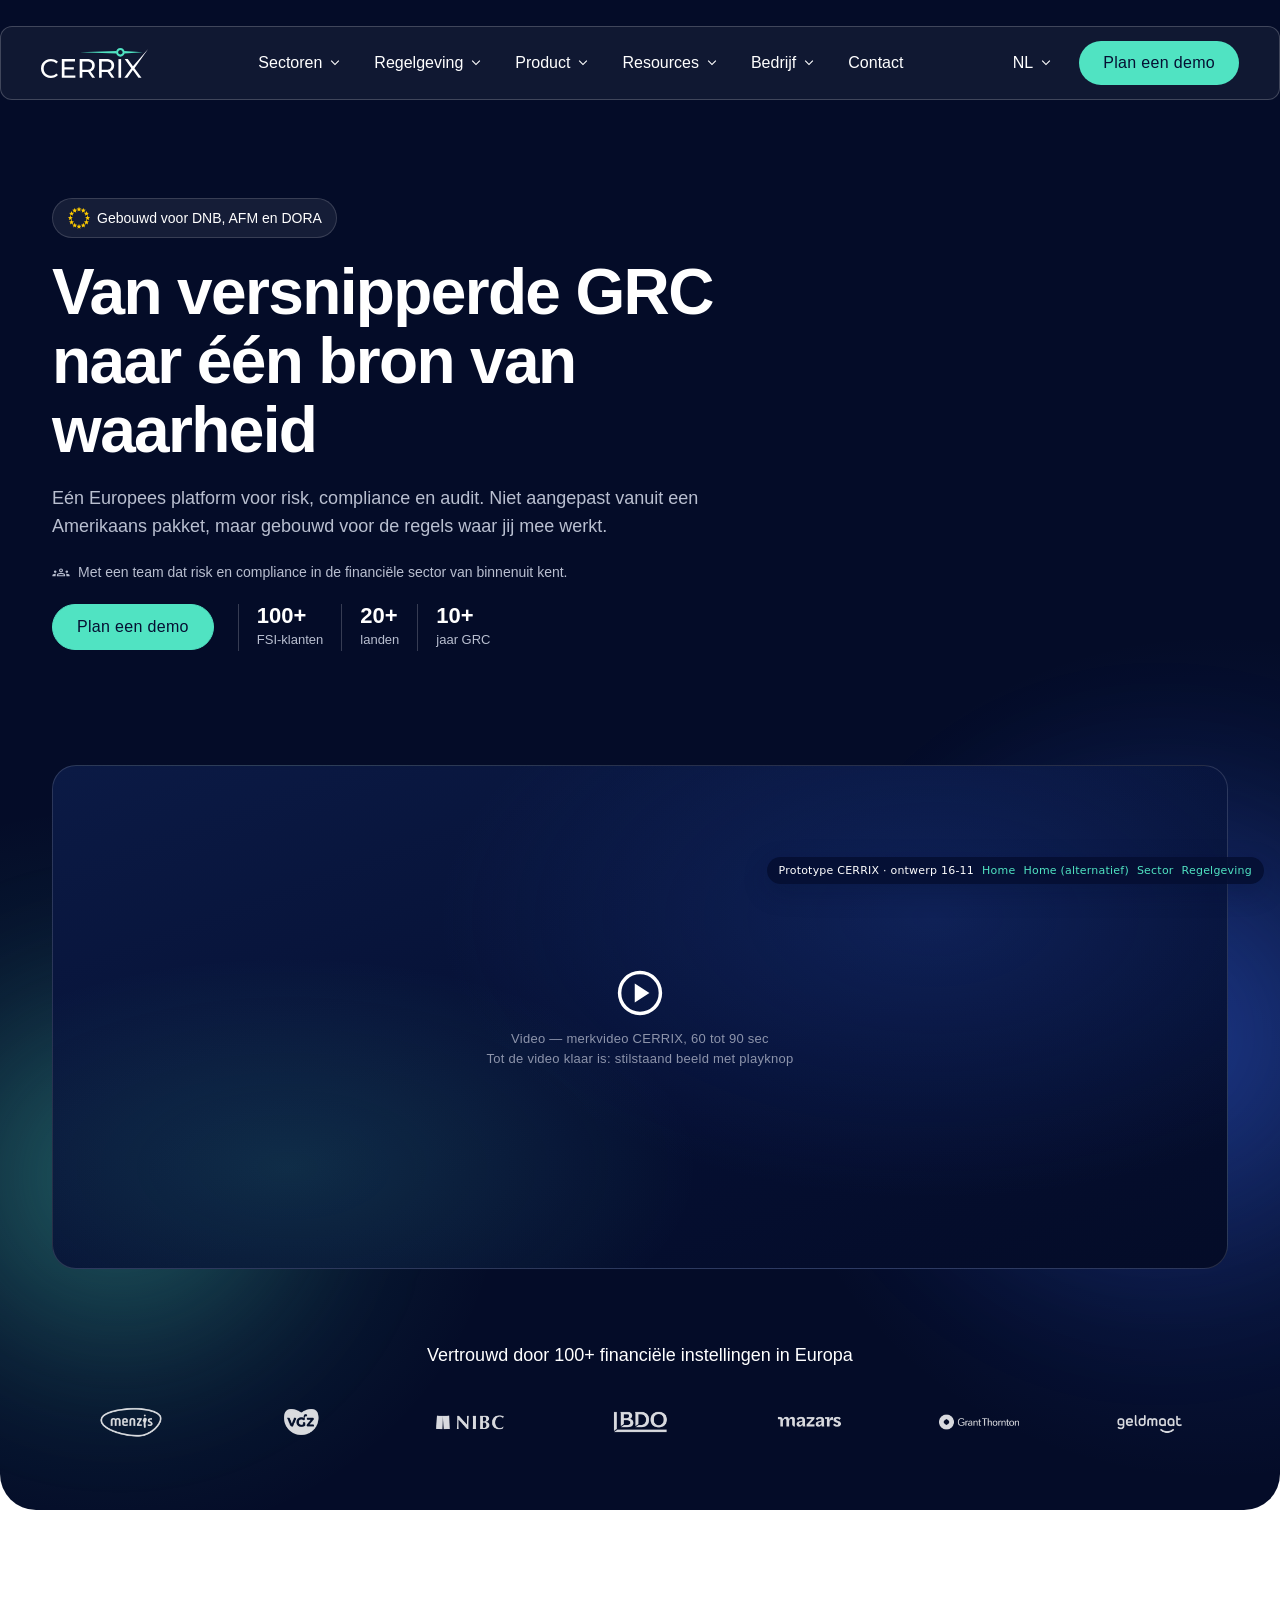
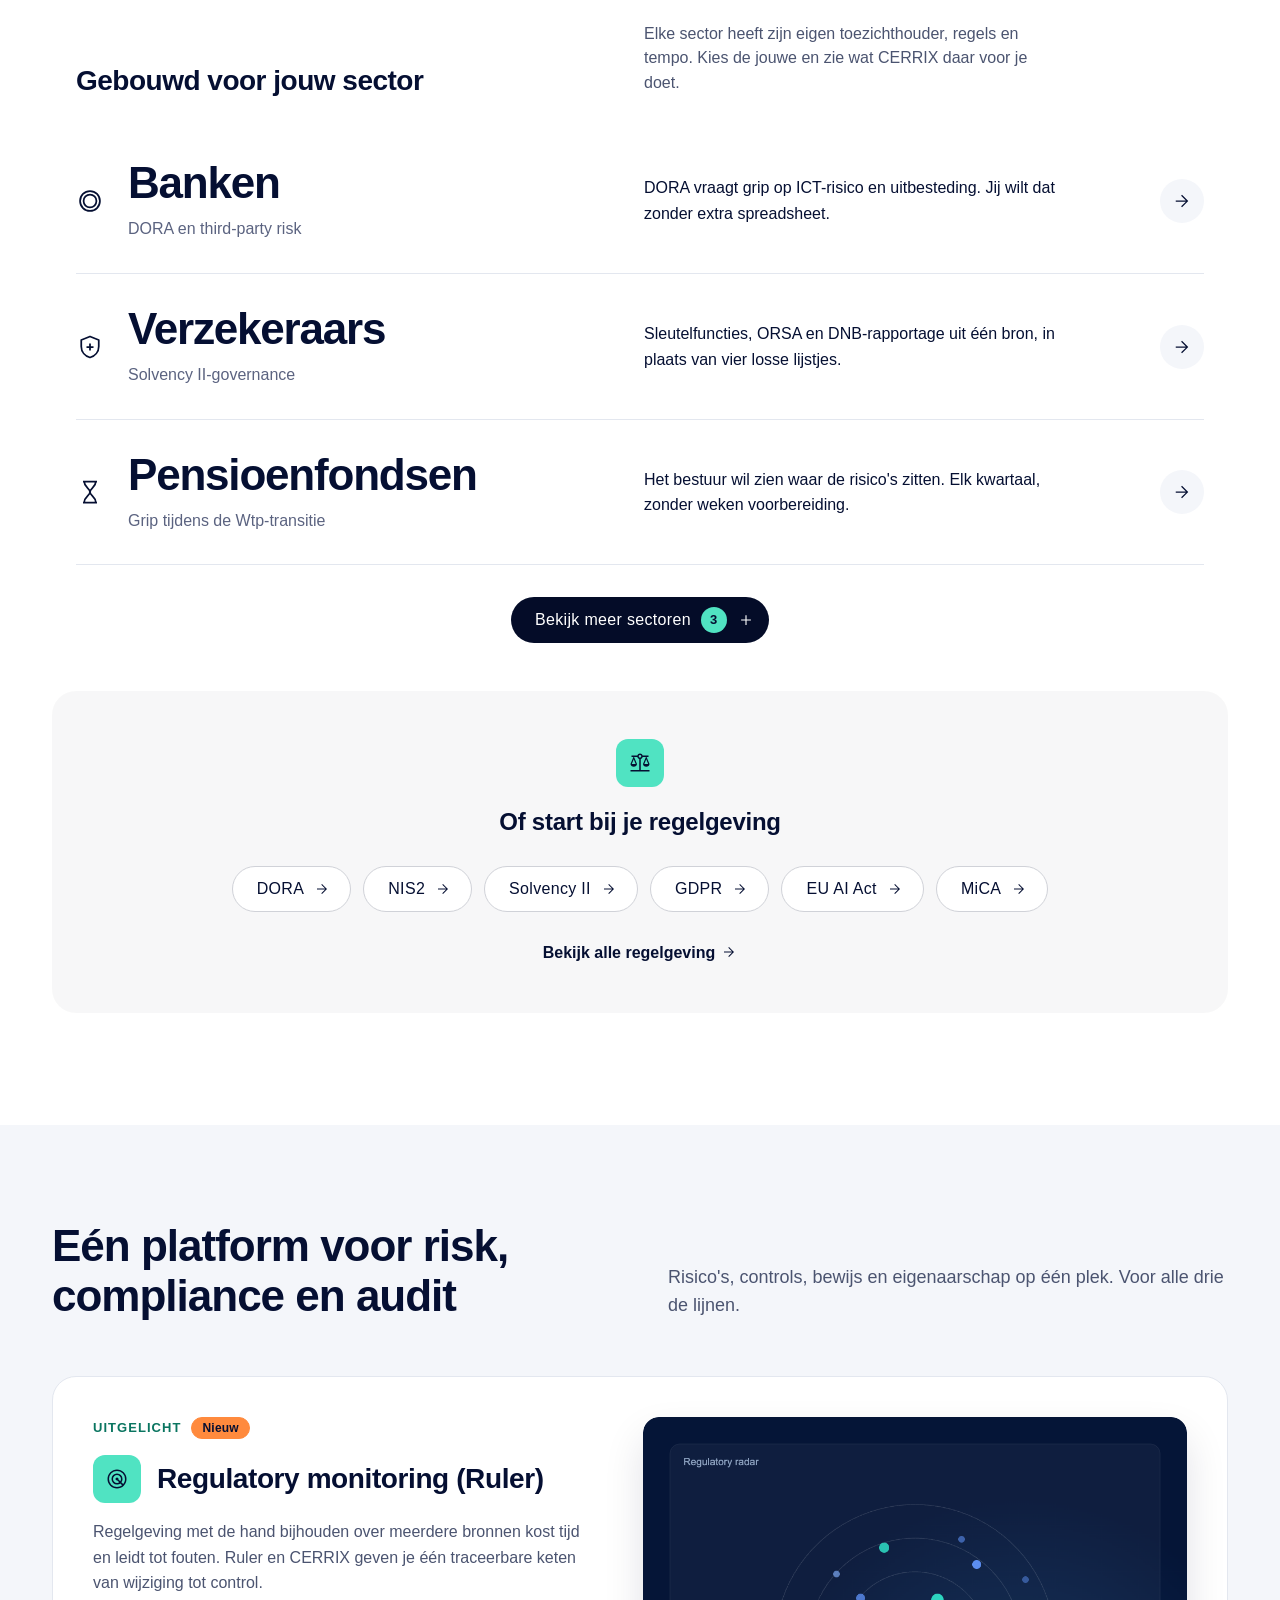
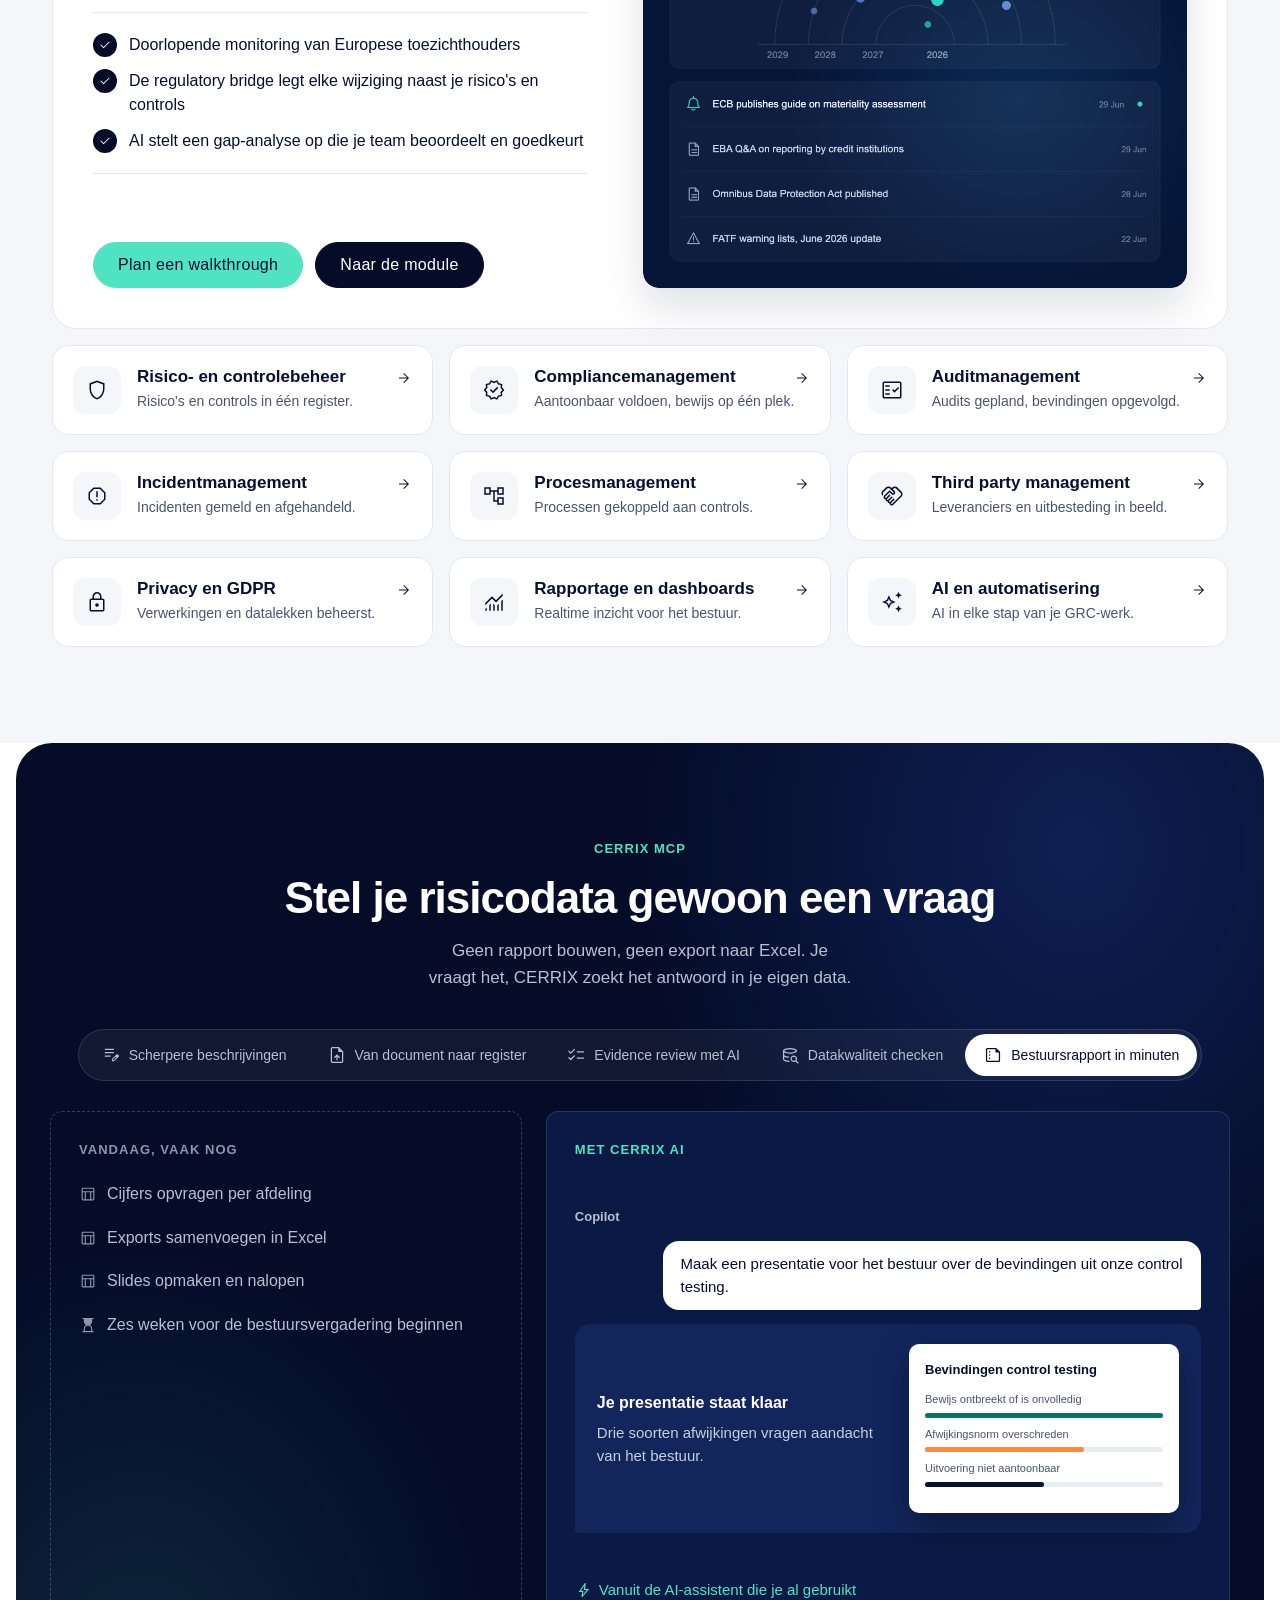
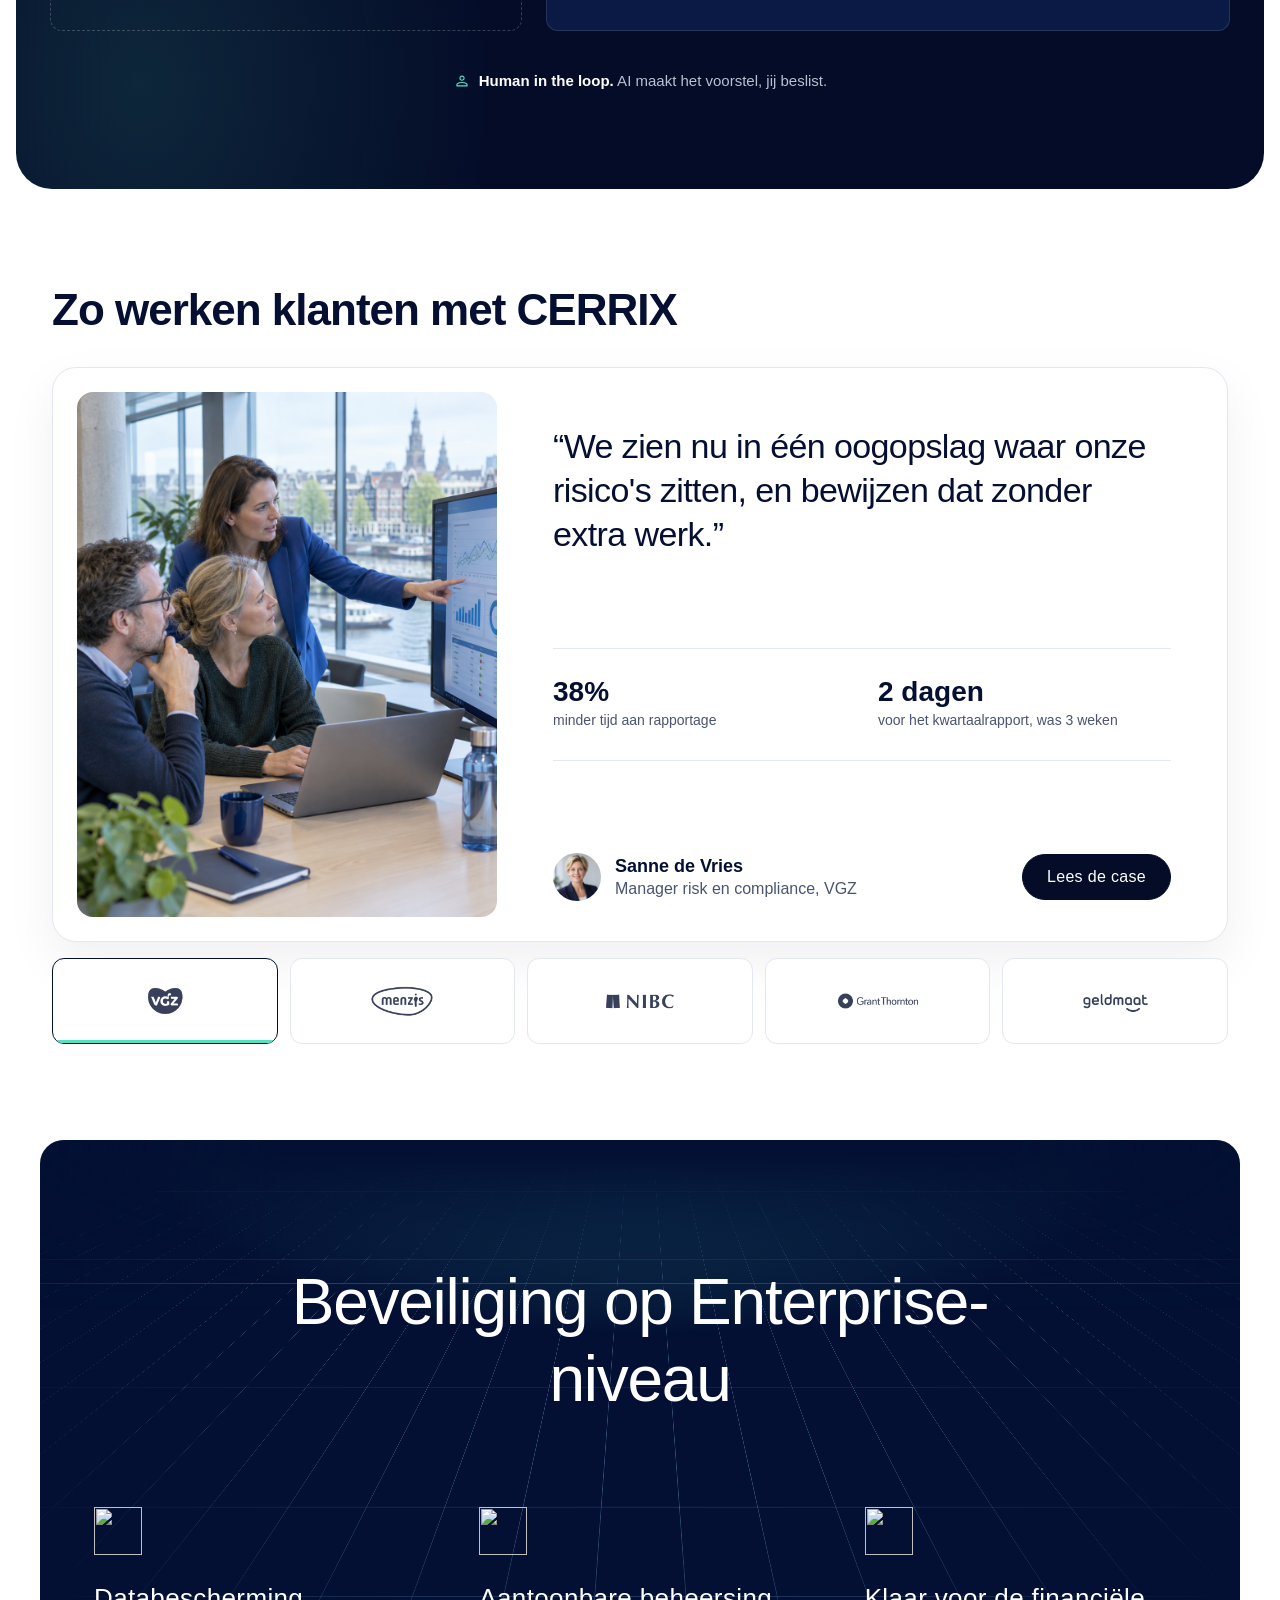
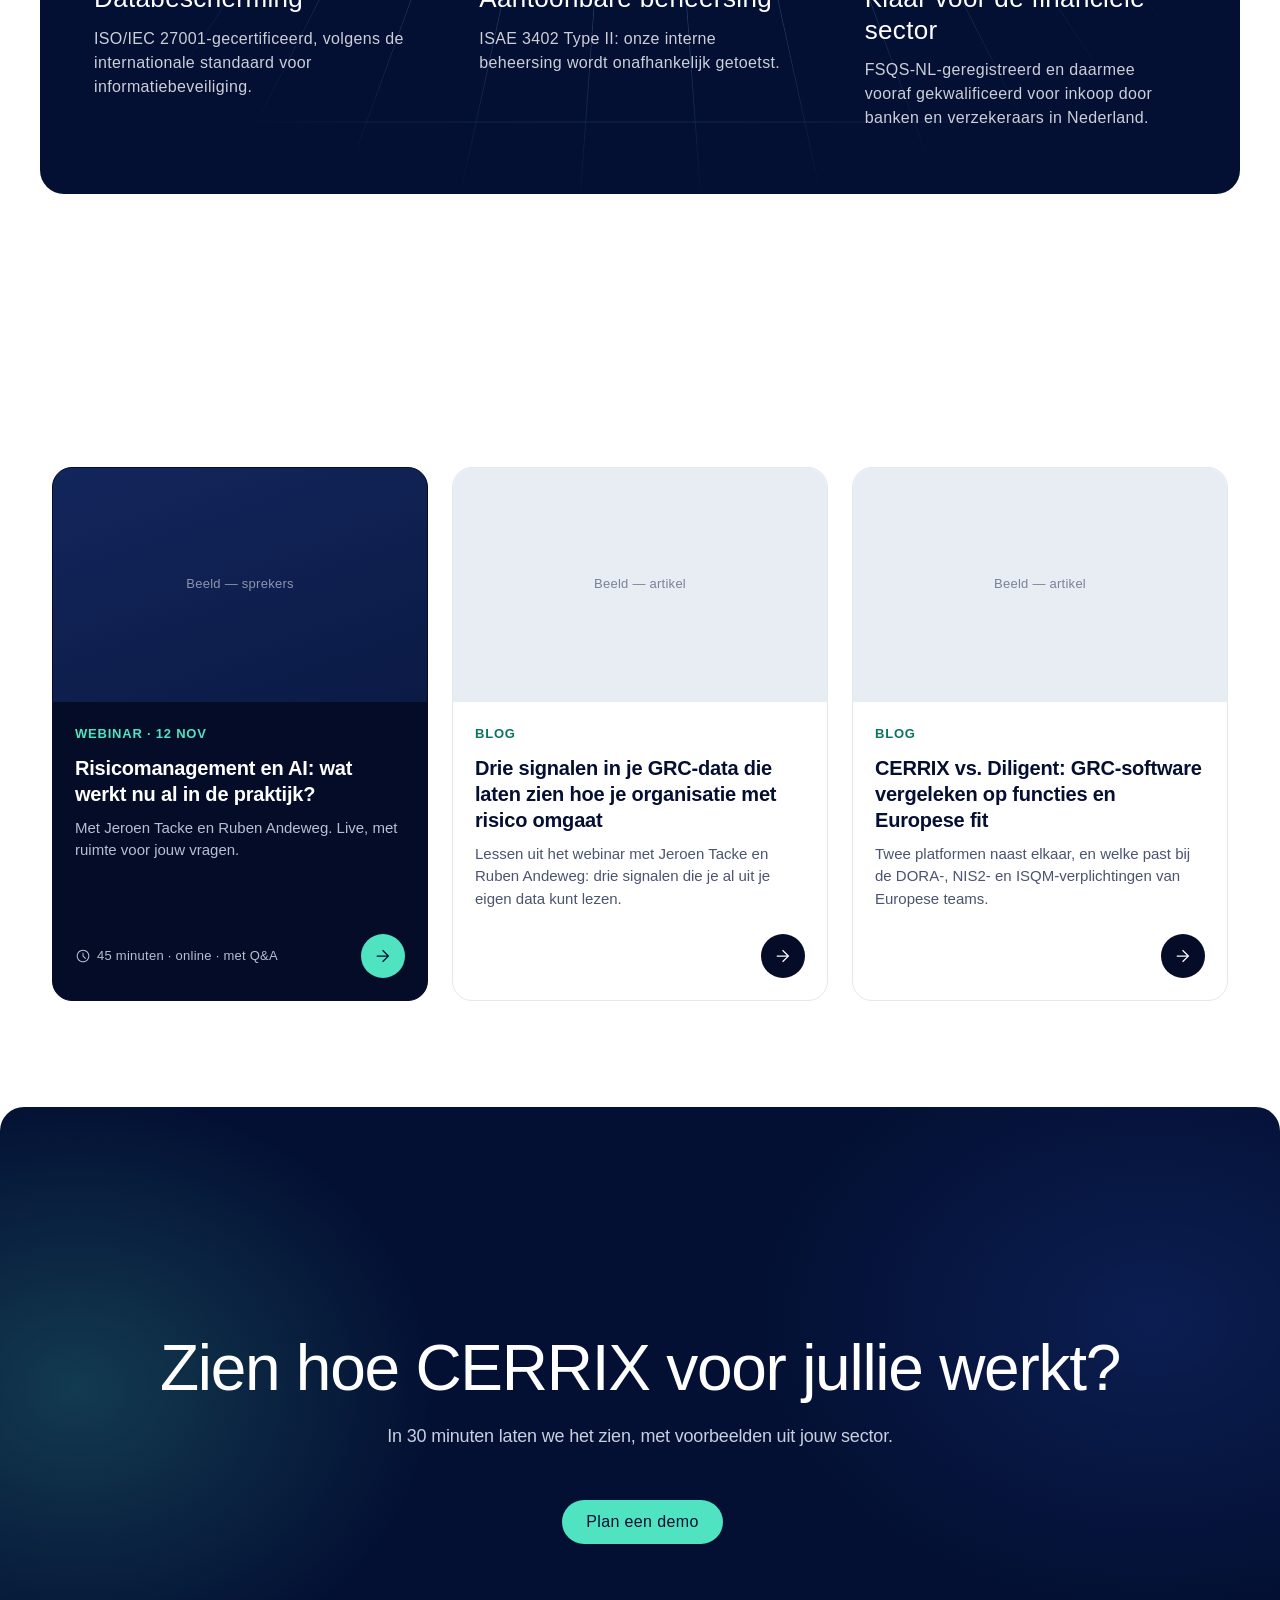
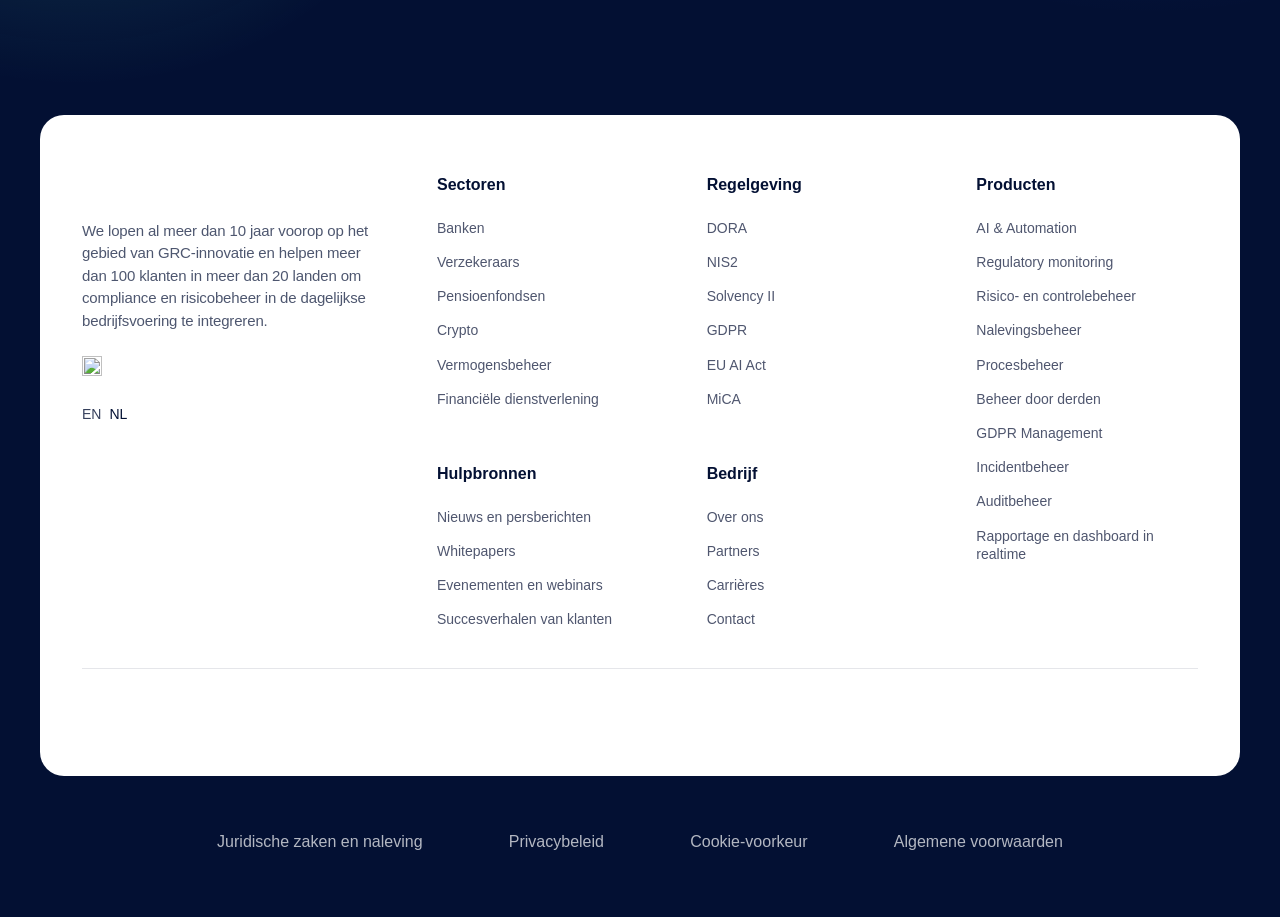
==== commit db55b6f6: "Prototype: AI-blok met vijf tabs uit het klantprototype, met beweging - Blok F (drie tabs) vervangen" ====
--- a/index.html
+++ b/index.html
@@ -11,6 +11,7 @@
 <link rel="stylesheet" href="home.css">
 <link rel="stylesheet" href="live.css">
 <link rel="stylesheet" href="design.css">
+<link rel="stylesheet" href="x-ai.css">
 <link rel="stylesheet" href="proto.css">
 <script type="importmap">{"imports": {"three": "https://unpkg.com/three@0.170.0/build/three.module.js", "three/addons/": "https://unpkg.com/three@0.170.0/examples/jsm/"}}</script>
 </head>
@@ -48,7 +49,7 @@
 </div></section>
 <section class="hp-sec hp-s2" data-sec="2" data-goal="herkenning" data-name="2 · Logostrip"><div class="wf-container">
   <p class="hp-trust">Vertrouwd door 100+ financiële instellingen in Europa</p>
-  <div class="hp-logos"><a class="wf-logo ds-logo" href="#"><img src="assets/logo-menzis.png" alt="Menzis"></a><a class="wf-logo ds-logo" href="#"><img src="assets/logo-vgz.png" alt="VGZ"></a><a class="wf-logo ds-logo" href="#"><img src="assets/logo-nibc.png" alt="NIBC"></a><a class="wf-logo ds-logo" href="#"><img src="assets/logo-bdo.png" alt="BDO"></a><a class="wf-logo ds-logo" href="#"><img src="assets/logo-mazars.png" alt="Mazars"></a><a class="wf-logo ds-logo hp-logo-tip" href="#"><img src="assets/logo-grant-thornton.png" alt="Grant Thornton"><span class="hp-tip"><strong>Grant Thornton</strong><span>ISQM 1-kwaliteitsbeheer voor negen kantoren in één omgeving, met 40% minder handwerk.</span><em><span class="hp-tip-cta">Bekijk de case <svg class="cx-ic" fill="currentColor" data-icon="arrow_forward" xmlns="http://www.w3.org/2000/svg" height="16" viewBox="0 -960 960 960" width="16"><path d="M665.08-450H180v-60h485.08L437.23-737.85 480-780l300 300-300 300-42.77-42.15L665.08-450Z"/></svg></span></em><svg class="hp-tip-tail" width="18" height="9" viewBox="0 0 18 9" aria-hidden="true"><path d="M0 0h18L9 9z"/></svg></span><svg class="cx-ic" fill="currentColor" data-icon="touch_app" xmlns="http://www.w3.org/2000/svg" height="20" viewBox="0 -960 960 960" width="20"><path d="M432.85-100q-30.31 0-57.31-12.77-27-12.77-45.15-36.69L126.62-413.39l14.77-15.76q15-16 35.88-19.23 20.88-3.24 39.11 7.92l97.47 52.31v-316.46q0-12.75 8.63-21.38 8.62-8.62 21.38-8.62t21.68 8.62q8.92 8.63 8.92 21.38v422.38l-120.08-65.39L379.15-185q9.85 12.38 24 18.69 14.16 6.31 29.7 6.31h196.76q37.62 0 64.01-26.19Q720-212.39 720-250v-150.77q0-20.6-13.93-34.53-13.94-13.93-34.53-13.93H469.85v-60h201.69q45.19 0 76.82 31.63Q780-445.96 780-400.77v150.74q0 62.18-44.18 106.11Q691.65-100 629.61-100H432.85ZM188.16-614.61q-11.85-20.08-18.08-42.94-6.23-22.86-6.23-47.06 0-74.93 52.54-127.46 52.53-52.54 127.46-52.54 74.92 0 127.46 52.54 52.53 52.53 52.53 127.41 0 24.35-6.23 47.16-6.23 22.81-18.07 42.89l-51.69-30q8-14 12-28.5t4-31.5q0-50-35-85t-85-35q-50 0-85 35t-35 85q0 17 4 31.5t12 28.5l-51.69 30Zm299.22 280Z"/></svg></a><a class="wf-logo ds-logo" href="#"><img src="assets/logo-geldmaat.png" alt="Geldmaat"></a></div>
+  <div class="hp-logos"><a class="wf-logo ds-logo" href="#"><img src="assets/logo-menzis.png" alt="Menzis"></a><a class="wf-logo ds-logo" href="#"><img src="assets/logo-vgz.png" alt="VGZ"></a><a class="wf-logo ds-logo" href="#"><img src="assets/logo-nibc.png" alt="NIBC"></a><a class="wf-logo ds-logo" href="#"><img src="assets/logo-bdo.png" alt="BDO"></a><a class="wf-logo ds-logo" href="#"><img src="assets/logo-mazars.png" alt="Mazars"></a><a class="wf-logo ds-logo hp-logo-tip" href="#"><img src="assets/logo-grant-thornton.png" alt="Grant Thornton"><span class="hp-tip"><img class="hp-tip-logo" src="assets/logo-grant-thornton-dark.png" alt="Grant Thornton"><span>ISQM 1-kwaliteitsbeheer in één omgeving.</span><span class="hp-tip-stats"><span><b>40%</b>minder handwerk</span><span><b>9</b>kantoren</span></span><em><span class="hp-tip-cta">Bekijk de case <svg class="cx-ic" fill="currentColor" data-icon="arrow_forward" xmlns="http://www.w3.org/2000/svg" height="16" viewBox="0 -960 960 960" width="16"><path d="M665.08-450H180v-60h485.08L437.23-737.85 480-780l300 300-300 300-42.77-42.15L665.08-450Z"/></svg></span></em><svg class="hp-tip-tail" width="18" height="9" viewBox="0 0 18 9" aria-hidden="true"><path d="M0 0h18L9 9z"/></svg></span><svg class="cx-ic" fill="currentColor" data-icon="touch_app" xmlns="http://www.w3.org/2000/svg" height="20" viewBox="0 -960 960 960" width="20"><path d="M432.85-100q-30.31 0-57.31-12.77-27-12.77-45.15-36.69L126.62-413.39l14.77-15.76q15-16 35.88-19.23 20.88-3.24 39.11 7.92l97.47 52.31v-316.46q0-12.75 8.63-21.38 8.62-8.62 21.38-8.62t21.68 8.62q8.92 8.63 8.92 21.38v422.38l-120.08-65.39L379.15-185q9.85 12.38 24 18.69 14.16 6.31 29.7 6.31h196.76q37.62 0 64.01-26.19Q720-212.39 720-250v-150.77q0-20.6-13.93-34.53-13.94-13.93-34.53-13.93H469.85v-60h201.69q45.19 0 76.82 31.63Q780-445.96 780-400.77v150.74q0 62.18-44.18 106.11Q691.65-100 629.61-100H432.85ZM188.16-614.61q-11.85-20.08-18.08-42.94-6.23-22.86-6.23-47.06 0-74.93 52.54-127.46 52.53-52.54 127.46-52.54 74.92 0 127.46 52.54 52.53 52.53 52.53 127.41 0 24.35-6.23 47.16-6.23 22.81-18.07 42.89l-51.69-30q8-14 12-28.5t4-31.5q0-50-35-85t-85-35q-50 0-85 35t-35 85q0 17 4 31.5t12 28.5l-51.69 30Zm299.22 280Z"/></svg></a><a class="wf-logo ds-logo" href="#"><img src="assets/logo-geldmaat.png" alt="Geldmaat"></a></div>
 </div></section>
 </div>
 <section class="hp-sec hp-s3" data-sec="3" data-goal="herkenning" data-name="3 · Voor wie"><div class="wf-container">
@@ -76,27 +77,49 @@
 </div></section>
 <section class="hp-sec hp-s4" data-sec="4" data-goal="product" data-name="4 · Product"><div class="wf-container">
   <div class="wf-section-head"><h2 class="wf-h2">Eén platform voor risk, compliance en audit</h2><p class="wf-lead">Risico's, controls, bewijs en eigenaarschap op één plek. Voor alle drie de lijnen.</p></div>
-  <div class="px-story">
-    <div class="px-visual"><div class="px-frame"><img class="ds-shot" src="assets/prod-ruler.png" alt=""></div></div>
-    <div class="px-steps"><div class="px-step is-active" data-img="assets/prod-ruler.png"><span class="px-num">01 / 10<em class="cx-tag">Nieuw</em></span><div class="px-title"><span class="ds-tile"><svg class="cx-ic" fill="currentColor" data-icon="radar" xmlns="http://www.w3.org/2000/svg" height="24" viewBox="0 -960 960 960" width="24"><path d="M331.86-129.92q-69.37-29.92-120.68-81.21-51.31-51.29-81.25-120.63Q100-401.1 100-479.93q0-78.84 29.92-148.21t81.21-120.68q51.29-51.31 120.63-81.25Q401.1-860 479.93-860q78.84 0 148.21 29.92t120.68 81.21q51.31 51.29 81.25 120.63Q860-558.9 860-480.07q0 78.84-29.92 148.21t-81.21 120.68q-51.29 51.31-120.63 81.25Q558.9-100 480.07-100q-78.84 0-148.21-29.92ZM480-160q58.5 0 110.21-19.42 51.71-19.43 93.48-54.12l-70.84-70.85q-27.47 21-61.48 32.7Q517.36-260 480-260q-91.67 0-155.83-64.14Q260-388.28 260-479.91q0-91.63 64.14-155.86Q388.28-700 479.91-700q91.63 0 155.86 64.17Q700-571.67 700-480q0 37.46-12 71.68-12 34.22-33 61.78l70.85 70.85q34.69-41.77 54.42-93.69Q800-421.31 800-480q0-134-93-227t-227-93q-134 0-227 93t-93 227q0 134 93 227t227 93Zm0-160q24.55 0 47.43-7.23t42.03-20.54L495-422.23q-3.73 1.48-7.46 1.86-3.73.37-7.46.37-24.62 0-42.35-17.73T420-480q0-24.54 17.73-42.27Q455.46-540 480-540q24.54 0 42.27 17.73Q540-504.54 540-480.08q0 4.45-.37 8.53-.38 4.07-1.86 7.78l73.84 73.85q13.31-19.16 20.85-41.87Q640-454.51 640-480q0-66-47-113t-113-47q-66 0-113 47t-47 113q0 66 47 113t113 47Z"/></svg></span><h3>Regulatory monitoring (Ruler)</h3></div><p class="hp-mod-desc">Regelgeving met de hand bijhouden over meerdere bronnen kost tijd en leidt tot fouten. Ruler en CERRIX geven je één traceerbare keten van wijziging tot control.</p><ul class="hp-usps"><li><span class="ds-check"><svg class="cx-ic" fill="currentColor" data-icon="check" xmlns="http://www.w3.org/2000/svg" height="18" viewBox="0 -960 960 960" width="18"><path d="M382-253.85 168.62-467.23 211.38-510 382-339.38 748.62-706l42.76 42.77L382-253.85Z"/></svg></span><span>Doorlopende monitoring van Europese toezichthouders</span></li><li><span class="ds-check"><svg class="cx-ic" fill="currentColor" data-icon="check" xmlns="http://www.w3.org/2000/svg" height="18" viewBox="0 -960 960 960" width="18"><path d="M382-253.85 168.62-467.23 211.38-510 382-339.38 748.62-706l42.76 42.77L382-253.85Z"/></svg></span><span>De regulatory bridge legt elke wijziging naast je risico's en controls</span></li><li><span class="ds-check"><svg class="cx-ic" fill="currentColor" data-icon="check" xmlns="http://www.w3.org/2000/svg" height="18" viewBox="0 -960 960 960" width="18"><path d="M382-253.85 168.62-467.23 211.38-510 382-339.38 748.62-706l42.76 42.77L382-253.85Z"/></svg></span><span>AI stelt een gap-analyse op die je team beoordeelt en goedkeurt</span></li></ul><div class="wf-row px-actions"><a class="wf-btn" href="#">Plan een walkthrough</a><a class="wf-btn wf-btn--secondary" href="#">Naar de module</a></div></div><div class="px-step" data-img="assets/prod-risk.png"><span class="px-num">02 / 10</span><div class="px-title"><span class="ds-tile"><svg class="cx-ic" fill="currentColor" data-icon="shield" xmlns="http://www.w3.org/2000/svg" height="24" viewBox="0 -960 960 960" width="24"><path d="M480-100.77q-129.77-35.39-214.88-152.77Q180-370.92 180-516v-230.15l300-112.31 300 112.31V-516q0 145.08-85.12 262.46Q609.77-136.16 480-100.77Zm0-63.23q104-33 172-132t68-220v-189l-240-89.62L240-705v189q0 121 68 220t172 132Zm0-315.62Z"/></svg></span><h3>Risico- en controlebeheer</h3></div><p class="hp-mod-desc">Breng risico's en controls samen in één register. Zo zie je altijd waar je staat, zonder losse spreadsheets bij te houden.</p><ul class="hp-usps"><li><span class="ds-check"><svg class="cx-ic" fill="currentColor" data-icon="check" xmlns="http://www.w3.org/2000/svg" height="18" viewBox="0 -960 960 960" width="18"><path d="M382-253.85 168.62-467.23 211.38-510 382-339.38 748.62-706l42.76 42.77L382-253.85Z"/></svg></span><span>Eén risicoregister voor alle drie de lijnen</span></li><li><span class="ds-check"><svg class="cx-ic" fill="currentColor" data-icon="check" xmlns="http://www.w3.org/2000/svg" height="18" viewBox="0 -960 960 960" width="18"><path d="M382-253.85 168.62-467.23 211.38-510 382-339.38 748.62-706l42.76 42.77L382-253.85Z"/></svg></span><span>Controls direct gekoppeld aan risico's en bewijs</span></li><li><span class="ds-check"><svg class="cx-ic" fill="currentColor" data-icon="check" xmlns="http://www.w3.org/2000/svg" height="18" viewBox="0 -960 960 960" width="18"><path d="M382-253.85 168.62-467.23 211.38-510 382-339.38 748.62-706l42.76 42.77L382-253.85Z"/></svg></span><span>Actuele risicoscores, klaar voor het bestuur</span></li></ul><div class="wf-row px-actions"><a class="wf-btn" href="#">Plan een walkthrough</a><a class="wf-btn wf-btn--secondary" href="#">Naar de module</a></div></div><div class="px-step" data-img="assets/prod-compliance.png"><span class="px-num">03 / 10</span><div class="px-title"><span class="ds-tile"><svg class="cx-ic" fill="currentColor" data-icon="verified" xmlns="http://www.w3.org/2000/svg" height="24" viewBox="0 -960 960 960" width="24"><path d="m352.46-85.39-71.38-120.3-135.54-29.7 13.23-139.53L66.93-480l91.84-105.08-13.23-139.53 135.54-29.7 71.38-120.3L480-820.46l127.54-54.15 71.38 120.3 135.54 29.7-13.23 139.53L893.07-480l-91.84 105.08 13.23 139.53-135.54 29.7-71.38 120.3L480-139.54 352.46-85.39ZM378-162l102-43.23L583.23-162 640-258l110-25.23L740-396l74-84-74-85.23L750-678l-110-24-58-96-102 43.23L376.77-798 320-702l-110 24 10 112.77L146-480l74 84-10 114 110 24 58 96Zm102-318Zm-42 128.15L650.15-564 608-607.38l-170 170-86-84.77L309.85-480 438-351.85Z"/></svg></span><h3>Compliancemanagement</h3></div><p class="hp-mod-desc">Wet- en regelgeving vertaald naar normen en controls in één omgeving. Zo laat je op elk moment zien dat je voldoet, met het bewijs erbij.</p><ul class="hp-usps"><li><span class="ds-check"><svg class="cx-ic" fill="currentColor" data-icon="check" xmlns="http://www.w3.org/2000/svg" height="18" viewBox="0 -960 960 960" width="18"><path d="M382-253.85 168.62-467.23 211.38-510 382-339.38 748.62-706l42.76 42.77L382-253.85Z"/></svg></span><span>Normenkaders als DORA, NIS2 en ISO 27001 vooraf ingericht</span></li><li><span class="ds-check"><svg class="cx-ic" fill="currentColor" data-icon="check" xmlns="http://www.w3.org/2000/svg" height="18" viewBox="0 -960 960 960" width="18"><path d="M382-253.85 168.62-467.23 211.38-510 382-339.38 748.62-706l42.76 42.77L382-253.85Z"/></svg></span><span>Bewijs hangt direct aan de control waar het bij hoort</span></li><li><span class="ds-check"><svg class="cx-ic" fill="currentColor" data-icon="check" xmlns="http://www.w3.org/2000/svg" height="18" viewBox="0 -960 960 960" width="18"><path d="M382-253.85 168.62-467.23 211.38-510 382-339.38 748.62-706l42.76 42.77L382-253.85Z"/></svg></span><span>Altijd een actueel beeld van je compliancestatus</span></li></ul><div class="wf-row px-actions"><a class="wf-btn" href="#">Plan een walkthrough</a><a class="wf-btn wf-btn--secondary" href="#">Naar de module</a></div></div><div class="px-step" data-img="assets/prod-audit.png"><span class="px-num">04 / 10</span><div class="px-title"><span class="ds-tile"><svg class="cx-ic" fill="currentColor" data-icon="fact_check" xmlns="http://www.w3.org/2000/svg" height="24" viewBox="0 -960 960 960" width="24"><path d="M172.31-140Q142-140 121-161q-21-21-21-51.31v-535.38Q100-778 121-799q21-21 51.31-21h615.38Q818-820 839-799q21 21 21 51.31v535.38Q860-182 839-161q-21 21-51.31 21H172.31Zm0-60h615.38q4.62 0 8.46-3.85 3.85-3.84 3.85-8.46v-535.38q0-4.62-3.85-8.46-3.84-3.85-8.46-3.85H172.31q-4.62 0-8.46 3.85-3.85 3.84-3.85 8.46v535.38q0 4.62 3.85 8.46 3.84 3.85 8.46 3.85ZM210-290h180v-60H210v60Zm372-84.23L765.77-558 723-600.77l-141 142-57-57L483.23-473 582-374.23ZM210-450h180v-60H210v60Zm0-160h180v-60H210v60Zm-50 410v-560 560Z"/></svg></span><h3>Auditmanagement</h3></div><p class="hp-mod-desc">Plan audits, leg bevindingen vast en volg verbeteracties op tot ze zijn afgerond. De tweede en derde lijn werken in dezelfde data.</p><ul class="hp-usps"><li><span class="ds-check"><svg class="cx-ic" fill="currentColor" data-icon="check" xmlns="http://www.w3.org/2000/svg" height="18" viewBox="0 -960 960 960" width="18"><path d="M382-253.85 168.62-467.23 211.38-510 382-339.38 748.62-706l42.76 42.77L382-253.85Z"/></svg></span><span>Auditplanning en werkprogramma's op één plek</span></li><li><span class="ds-check"><svg class="cx-ic" fill="currentColor" data-icon="check" xmlns="http://www.w3.org/2000/svg" height="18" viewBox="0 -960 960 960" width="18"><path d="M382-253.85 168.62-467.23 211.38-510 382-339.38 748.62-706l42.76 42.77L382-253.85Z"/></svg></span><span>Bevindingen gekoppeld aan risico's en controls</span></li><li><span class="ds-check"><svg class="cx-ic" fill="currentColor" data-icon="check" xmlns="http://www.w3.org/2000/svg" height="18" viewBox="0 -960 960 960" width="18"><path d="M382-253.85 168.62-467.23 211.38-510 382-339.38 748.62-706l42.76 42.77L382-253.85Z"/></svg></span><span>Verbeteracties met eigenaar, deadline en status</span></li></ul><div class="wf-row px-actions"><a class="wf-btn" href="#">Plan een walkthrough</a><a class="wf-btn wf-btn--secondary" href="#">Naar de module</a></div></div><div class="px-step" data-img="assets/prod-incident.png"><span class="px-num">05 / 10</span><div class="px-title"><span class="ds-tile"><svg class="cx-ic" fill="currentColor" data-icon="report" xmlns="http://www.w3.org/2000/svg" height="24" viewBox="0 -960 960 960" width="24"><path d="M480-291.54q13.73 0 23.02-9.38 9.29-9.39 9.29-22.93 0-13.53-9.29-22.92-9.29-9.38-23.02-9.38t-23.02 9.38q-9.29 9.39-9.29 22.92 0 13.54 9.29 22.93 9.29 9.38 23.02 9.38Zm-30-139.23h60v-241.54h-60v241.54ZM338.46-140 140-338.28v-283.26L338.28-820h283.26L820-621.72v283.26L621.72-140H338.46ZM364-200h232l164-164v-232L596-760H364L200-596v232l164 164Zm116-280Z"/></svg></span><h3>Incidentmanagement</h3></div><p class="hp-mod-desc">Meld, classificeer en handel incidenten af volgens vaste stappen. Ernstige incidenten meld je op tijd aan de toezichthouder.</p><ul class="hp-usps"><li><span class="ds-check"><svg class="cx-ic" fill="currentColor" data-icon="check" xmlns="http://www.w3.org/2000/svg" height="18" viewBox="0 -960 960 960" width="18"><path d="M382-253.85 168.62-467.23 211.38-510 382-339.38 748.62-706l42.76 42.77L382-253.85Z"/></svg></span><span>Meldformulier voor de hele organisatie</span></li><li><span class="ds-check"><svg class="cx-ic" fill="currentColor" data-icon="check" xmlns="http://www.w3.org/2000/svg" height="18" viewBox="0 -960 960 960" width="18"><path d="M382-253.85 168.62-467.23 211.38-510 382-339.38 748.62-706l42.76 42.77L382-253.85Z"/></svg></span><span>Classificatie en termijnen volgens DORA</span></li><li><span class="ds-check"><svg class="cx-ic" fill="currentColor" data-icon="check" xmlns="http://www.w3.org/2000/svg" height="18" viewBox="0 -960 960 960" width="18"><path d="M382-253.85 168.62-467.23 211.38-510 382-339.38 748.62-706l42.76 42.77L382-253.85Z"/></svg></span><span>Oorzaken en acties gekoppeld aan je risico's</span></li></ul><div class="wf-row px-actions"><a class="wf-btn" href="#">Plan een walkthrough</a><a class="wf-btn wf-btn--secondary" href="#">Naar de module</a></div></div><div class="px-step" data-img="assets/prod-process.png"><span class="px-num">06 / 10</span><div class="px-title"><span class="ds-tile"><svg class="cx-ic" fill="currentColor" data-icon="account_tree" xmlns="http://www.w3.org/2000/svg" height="24" viewBox="0 -960 960 960" width="24"><path d="M610-130v-120H450v-400H350v120H90v-300h260v120h260v-120h260v300H610v-120H510v340h100v-120h260v300H610ZM150-770v180-180Zm520 400v180-180Zm0-400v180-180Zm0 180h140v-180H670v180Zm0 400h140v-180H670v180ZM150-590h140v-180H150v180Z"/></svg></span><h3>Procesmanagement</h3></div><p class="hp-mod-desc">Breng je processen in kaart en koppel ze aan risico's en controls. Zo zie je per proces waar je kwetsbaar bent en wie verantwoordelijk is.</p><ul class="hp-usps"><li><span class="ds-check"><svg class="cx-ic" fill="currentColor" data-icon="check" xmlns="http://www.w3.org/2000/svg" height="18" viewBox="0 -960 960 960" width="18"><path d="M382-253.85 168.62-467.23 211.38-510 382-339.38 748.62-706l42.76 42.77L382-253.85Z"/></svg></span><span>Processen, eigenaren en stappen op één plek</span></li><li><span class="ds-check"><svg class="cx-ic" fill="currentColor" data-icon="check" xmlns="http://www.w3.org/2000/svg" height="18" viewBox="0 -960 960 960" width="18"><path d="M382-253.85 168.62-467.23 211.38-510 382-339.38 748.62-706l42.76 42.77L382-253.85Z"/></svg></span><span>Risico's en controls per processtap zichtbaar</span></li><li><span class="ds-check"><svg class="cx-ic" fill="currentColor" data-icon="check" xmlns="http://www.w3.org/2000/svg" height="18" viewBox="0 -960 960 960" width="18"><path d="M382-253.85 168.62-467.23 211.38-510 382-339.38 748.62-706l42.76 42.77L382-253.85Z"/></svg></span><span>Wijzigingen in processen direct doorgevoerd in je controls</span></li></ul><div class="wf-row px-actions"><a class="wf-btn" href="#">Plan een walkthrough</a><a class="wf-btn wf-btn--secondary" href="#">Naar de module</a></div></div><div class="px-step" data-img="assets/prod-thirdparty.png"><span class="px-num">07 / 10</span><div class="px-title"><span class="ds-tile"><svg class="cx-ic" fill="currentColor" data-icon="handshake" xmlns="http://www.w3.org/2000/svg" height="24" viewBox="0 -960 960 960" width="24"><path d="M471.54-161.15q5.92 0 12.04-2.77 6.11-2.77 9.65-6.31l319.92-319.92q13.54-13.54 20.39-28.93 6.84-15.38 6.84-32.3 0-17.54-6.84-33.77-6.85-16.24-20.39-29.16l-160-160q-12.92-13.54-28-19.81-15.07-6.26-32.61-6.26-16.92 0-32.5 6.26-15.58 6.27-28.73 19.81l-22.93 22.93 74 74.61q13.46 12.85 19.89 29.31 6.42 16.46 6.42 34.15 0 36.62-24.46 61.08t-61.08 24.46q-17.69 0-34.27-5.85-16.57-5.84-29.42-18.69l-75.77-75.15-173.84 173.84q-4.54 4.54-6.81 10.16-2.27 5.61-2.27 11.54 0 11.07 7.54 18.92 7.54 7.85 18.61 7.85 5.93 0 12.04-2.77 6.12-2.77 9.66-6.31L380-545.61l42.15 42.15-130.77 131.38q-4.53 4.54-6.8 10.16-2.27 5.61-2.27 11.54 0 10.69 7.73 18.42 7.73 7.73 18.42 7.73 5.93 0 12.04-2.77 6.12-2.77 9.65-6.31l136-135.38 42.16 42.15-135.39 136q-4.15 3.54-6.61 9.65-2.46 6.12-2.46 12.04 0 10.7 7.73 18.43t18.42 7.73q5.92 0 11.54-2.27 5.61-2.27 10.15-6.81l136-135.38L589.85-345l-136 136q-4.54 4.54-6.81 10.54-2.27 6-2.27 11.54 0 11.07 8.23 18.42 8.23 7.35 18.54 7.35Zm-.62 59.99q-33.92 0-59.15-23.53-25.23-23.54-26.38-58.62-34-2.31-56.81-24.15-22.81-21.85-24.73-57.39-35.54-2.3-57.46-24.84-21.93-22.54-23.47-56.7-35.69-2.3-58.92-25.88-23.23-23.58-23.23-59.65 0-17.69 6.73-34.66 6.73-16.96 19.58-29.8l216.61-216 117.16 117.15q3.53 4.15 9.26 6.62 5.74 2.46 12.43 2.46 10.92 0 18.84-7.23 7.93-7.23 7.93-18.93 0-6.69-2.46-12.42-2.47-5.73-6.62-9.27L399.92-774.31q-12.92-13.54-28.19-19.81-15.27-6.26-32.81-6.26-16.92 0-32.11 6.26-15.2 6.27-28.73 19.81l-131.39 132q-10.92 10.92-17.88 25.81-6.96 14.88-8.19 30.35-1.24 12.77 1.15 25.27 2.38 12.5 8.38 23.5L86-493.23Q72.46-512.77 65.62-537q-6.85-24.23-5.62-49.15 1.23-27.62 12.46-53.35t31.46-45.96l131-131q22.47-21.85 48.89-32.88 26.42-11.04 55.5-11.04 29.07 0 55.3 11.04 26.24 11.03 48.08 32.88l22.93 22.92 22.92-22.92q22.46-21.85 48.69-32.88 26.23-11.04 55.31-11.04 29.08 0 55.5 11.04 26.42 11.03 48.27 32.88l159 159q21.84 21.85 33.46 49.73 11.61 27.88 11.61 56.96 0 29.08-11.61 55.31-11.62 26.23-33.46 48.07L535.38-128.08q-13.23 13.23-29.8 20.08-16.58 6.84-34.66 6.84Zm-113.61-532.3Z"/></svg></span><h3>Third party management</h3></div><p class="hp-mod-desc">Houd grip op leveranciers en uitbesteding, van selectie tot exit. Het register van informatie vul je bij terwijl je werkt.</p><ul class="hp-usps"><li><span class="ds-check"><svg class="cx-ic" fill="currentColor" data-icon="check" xmlns="http://www.w3.org/2000/svg" height="18" viewBox="0 -960 960 960" width="18"><path d="M382-253.85 168.62-467.23 211.38-510 382-339.38 748.62-706l42.76 42.77L382-253.85Z"/></svg></span><span>Leveranciers beoordelen met vaste vragenlijsten</span></li><li><span class="ds-check"><svg class="cx-ic" fill="currentColor" data-icon="check" xmlns="http://www.w3.org/2000/svg" height="18" viewBox="0 -960 960 960" width="18"><path d="M382-253.85 168.62-467.23 211.38-510 382-339.38 748.62-706l42.76 42.77L382-253.85Z"/></svg></span><span>Register van informatie klaar voor DORA</span></li><li><span class="ds-check"><svg class="cx-ic" fill="currentColor" data-icon="check" xmlns="http://www.w3.org/2000/svg" height="18" viewBox="0 -960 960 960" width="18"><path d="M382-253.85 168.62-467.23 211.38-510 382-339.38 748.62-706l42.76 42.77L382-253.85Z"/></svg></span><span>Contracten, risico's en exitplannen per leverancier</span></li></ul><div class="wf-row px-actions"><a class="wf-btn" href="#">Plan een walkthrough</a><a class="wf-btn wf-btn--secondary" href="#">Naar de module</a></div></div><div class="px-step" data-img="assets/prod-compliance.png"><span class="px-num">08 / 10</span><div class="px-title"><span class="ds-tile"><svg class="cx-ic" fill="currentColor" data-icon="lock" xmlns="http://www.w3.org/2000/svg" height="24" viewBox="0 -960 960 960" width="24"><path d="M252.31-100q-29.92 0-51.12-21.19Q180-142.39 180-172.31v-375.38q0-29.92 21.19-51.12Q222.39-620 252.31-620H300v-80q0-74.92 52.54-127.46Q405.08-880 480-880q74.92 0 127.46 52.54Q660-774.92 660-700v80h47.69q29.92 0 51.12 21.19Q780-577.61 780-547.69v375.38q0 29.92-21.19 51.12Q737.61-100 707.69-100H252.31Zm0-60h455.38q5.39 0 8.85-3.46t3.46-8.85v-375.38q0-5.39-3.46-8.85t-8.85-3.46H252.31q-5.39 0-8.85 3.46t-3.46 8.85v375.38q0 5.39 3.46 8.85t8.85 3.46Zm277.27-150.42Q550-330.85 550-360t-20.42-49.58Q509.15-430 480-430t-49.58 20.42Q410-389.15 410-360t20.42 49.58Q450.85-290 480-290t49.58-20.42ZM360-620h240v-80q0-50-35-85t-85-35q-50 0-85 35t-35 85v80ZM240-160v-400 400Z"/></svg></span><h3>Privacy en GDPR</h3></div><p class="hp-mod-desc">Leg verwerkingen vast, beoordeel risico's met een DPIA en handel datalekken af binnen de wettelijke termijn.</p><ul class="hp-usps"><li><span class="ds-check"><svg class="cx-ic" fill="currentColor" data-icon="check" xmlns="http://www.w3.org/2000/svg" height="18" viewBox="0 -960 960 960" width="18"><path d="M382-253.85 168.62-467.23 211.38-510 382-339.38 748.62-706l42.76 42.77L382-253.85Z"/></svg></span><span>Verwerkingsregister dat actueel blijft</span></li><li><span class="ds-check"><svg class="cx-ic" fill="currentColor" data-icon="check" xmlns="http://www.w3.org/2000/svg" height="18" viewBox="0 -960 960 960" width="18"><path d="M382-253.85 168.62-467.23 211.38-510 382-339.38 748.62-706l42.76 42.77L382-253.85Z"/></svg></span><span>DPIA's met vaste stappen en goedkeuring</span></li><li><span class="ds-check"><svg class="cx-ic" fill="currentColor" data-icon="check" xmlns="http://www.w3.org/2000/svg" height="18" viewBox="0 -960 960 960" width="18"><path d="M382-253.85 168.62-467.23 211.38-510 382-339.38 748.62-706l42.76 42.77L382-253.85Z"/></svg></span><span>Datalekken gemeld en gedocumenteerd binnen 72 uur</span></li></ul><div class="wf-row px-actions"><a class="wf-btn" href="#">Plan een walkthrough</a><a class="wf-btn wf-btn--secondary" href="#">Naar de module</a></div></div><div class="px-step" data-img="assets/prod-reporting.png"><span class="px-num">09 / 10</span><div class="px-title"><span class="ds-tile"><svg class="cx-ic" fill="currentColor" data-icon="monitoring" xmlns="http://www.w3.org/2000/svg" height="24" viewBox="0 -960 960 960" width="24"><path d="M130-130v-65.77l60-60V-130h-60Zm160 0v-225.77l60-60V-130h-60Zm160 0v-285.77l60 61V-130h-60Zm160 0v-224.77l60-60V-130h-60Zm160 0v-385.77l60-60V-130h-60ZM130-351.23v-84.54l270-270 160 160 270-270v84.54l-270 270-160-160-270 270Z"/></svg></span><h3>Rapportage en dashboards</h3></div><p class="hp-mod-desc">Realtime inzicht in risico's, controls en acties, van werkvloer tot bestuur. Rapportages maak je in minuten in plaats van dagen.</p><ul class="hp-usps"><li><span class="ds-check"><svg class="cx-ic" fill="currentColor" data-icon="check" xmlns="http://www.w3.org/2000/svg" height="18" viewBox="0 -960 960 960" width="18"><path d="M382-253.85 168.62-467.23 211.38-510 382-339.38 748.62-706l42.76 42.77L382-253.85Z"/></svg></span><span>Dashboards per rol: bestuur, risk, compliance en audit</span></li><li><span class="ds-check"><svg class="cx-ic" fill="currentColor" data-icon="check" xmlns="http://www.w3.org/2000/svg" height="18" viewBox="0 -960 960 960" width="18"><path d="M382-253.85 168.62-467.23 211.38-510 382-339.38 748.62-706l42.76 42.77L382-253.85Z"/></svg></span><span>Kwartaalrapportage met één klik</span></li><li><span class="ds-check"><svg class="cx-ic" fill="currentColor" data-icon="check" xmlns="http://www.w3.org/2000/svg" height="18" viewBox="0 -960 960 960" width="18"><path d="M382-253.85 168.62-467.23 211.38-510 382-339.38 748.62-706l42.76 42.77L382-253.85Z"/></svg></span><span>Altijd gebaseerd op de actuele data in CERRIX</span></li></ul><div class="wf-row px-actions"><a class="wf-btn" href="#">Plan een walkthrough</a><a class="wf-btn wf-btn--secondary" href="#">Naar de module</a></div></div><div class="px-step" data-img="assets/prod-reporting.png"><span class="px-num">10 / 10</span><div class="px-title"><span class="ds-tile"><svg class="cx-ic" fill="currentColor" data-icon="auto_awesome" xmlns="http://www.w3.org/2000/svg" height="24" viewBox="0 -960 960 960" width="24"><path d="M740-616.16 697.69-710l-93.84-42.31 93.84-42.3L740-888.46l42.31 93.85 93.84 42.3L782.31-710 740-616.16Zm0 544.62-42.31-93.85-93.84-42.3L697.69-250 740-343.84 782.31-250l93.84 42.31-93.84 42.3L740-71.54ZM355.38-208.47l-84.61-186.92L83.85-480l186.92-84.61 84.61-186.92L440-564.61 626.92-480 440-395.39l-84.62 186.92Zm0-145.53 40-86 86-40-86-40-40-86-40 86-86 40 86 40 40 86Zm0-126Z"/></svg></span><h3>AI en automatisering</h3></div><p class="hp-mod-desc">AI helpt bij het werk dat nu het meeste tijd kost: zoeken, samenvatten en terugkerende taken. Jij houdt de regie en keurt goed.</p><ul class="hp-usps"><li><span class="ds-check"><svg class="cx-ic" fill="currentColor" data-icon="check" xmlns="http://www.w3.org/2000/svg" height="18" viewBox="0 -960 960 960" width="18"><path d="M382-253.85 168.62-467.23 211.38-510 382-339.38 748.62-706l42.76 42.77L382-253.85Z"/></svg></span><span>Stel je risicodata een vraag in gewone taal</span></li><li><span class="ds-check"><svg class="cx-ic" fill="currentColor" data-icon="check" xmlns="http://www.w3.org/2000/svg" height="18" viewBox="0 -960 960 960" width="18"><path d="M382-253.85 168.62-467.23 211.38-510 382-339.38 748.62-706l42.76 42.77L382-253.85Z"/></svg></span><span>Samenvattingen voor bestuur en toezichthouder</span></li><li><span class="ds-check"><svg class="cx-ic" fill="currentColor" data-icon="check" xmlns="http://www.w3.org/2000/svg" height="18" viewBox="0 -960 960 960" width="18"><path d="M382-253.85 168.62-467.23 211.38-510 382-339.38 748.62-706l42.76 42.77L382-253.85Z"/></svg></span><span>Terugkerende controles en herinneringen automatisch</span></li></ul><div class="wf-row px-actions"><a class="wf-btn" href="#">Plan een walkthrough</a><a class="wf-btn wf-btn--secondary" href="#">Naar de module</a></div></div></div>
+  <div class="hp-mg-feature"><div class="hp-mg-copy"><div class="hp-mg-top"><div class="hp-mg-label"><p class="wf-eyebrow">Uitgelicht</p><em class="cx-tag">Nieuw</em></div>
+    <div class="px-title"><span class="ds-tile"><svg class="cx-ic" fill="currentColor" data-icon="radar" xmlns="http://www.w3.org/2000/svg" height="24" viewBox="0 -960 960 960" width="24"><path d="M331.86-129.92q-69.37-29.92-120.68-81.21-51.31-51.29-81.25-120.63Q100-401.1 100-479.93q0-78.84 29.92-148.21t81.21-120.68q51.29-51.31 120.63-81.25Q401.1-860 479.93-860q78.84 0 148.21 29.92t120.68 81.21q51.31 51.29 81.25 120.63Q860-558.9 860-480.07q0 78.84-29.92 148.21t-81.21 120.68q-51.29 51.31-120.63 81.25Q558.9-100 480.07-100q-78.84 0-148.21-29.92ZM480-160q58.5 0 110.21-19.42 51.71-19.43 93.48-54.12l-70.84-70.85q-27.47 21-61.48 32.7Q517.36-260 480-260q-91.67 0-155.83-64.14Q260-388.28 260-479.91q0-91.63 64.14-155.86Q388.28-700 479.91-700q91.63 0 155.86 64.17Q700-571.67 700-480q0 37.46-12 71.68-12 34.22-33 61.78l70.85 70.85q34.69-41.77 54.42-93.69Q800-421.31 800-480q0-134-93-227t-227-93q-134 0-227 93t-93 227q0 134 93 227t227 93Zm0-160q24.55 0 47.43-7.23t42.03-20.54L495-422.23q-3.73 1.48-7.46 1.86-3.73.37-7.46.37-24.62 0-42.35-17.73T420-480q0-24.54 17.73-42.27Q455.46-540 480-540q24.54 0 42.27 17.73Q540-504.54 540-480.08q0 4.45-.37 8.53-.38 4.07-1.86 7.78l73.84 73.85q13.31-19.16 20.85-41.87Q640-454.51 640-480q0-66-47-113t-113-47q-66 0-113 47t-47 113q0 66 47 113t113 47Z"/></svg></span><h3>Regulatory monitoring (Ruler)</h3></div><p class="hp-mod-desc">Regelgeving met de hand bijhouden over meerdere bronnen kost tijd en leidt tot fouten. Ruler en CERRIX geven je één traceerbare keten van wijziging tot control.</p><ul class="hp-usps"><li><span class="ds-check"><svg class="cx-ic" fill="currentColor" data-icon="check" xmlns="http://www.w3.org/2000/svg" height="18" viewBox="0 -960 960 960" width="18"><path d="M382-253.85 168.62-467.23 211.38-510 382-339.38 748.62-706l42.76 42.77L382-253.85Z"/></svg></span><span>Doorlopende monitoring van Europese toezichthouders</span></li><li><span class="ds-check"><svg class="cx-ic" fill="currentColor" data-icon="check" xmlns="http://www.w3.org/2000/svg" height="18" viewBox="0 -960 960 960" width="18"><path d="M382-253.85 168.62-467.23 211.38-510 382-339.38 748.62-706l42.76 42.77L382-253.85Z"/></svg></span><span>De regulatory bridge legt elke wijziging naast je risico's en controls</span></li><li><span class="ds-check"><svg class="cx-ic" fill="currentColor" data-icon="check" xmlns="http://www.w3.org/2000/svg" height="18" viewBox="0 -960 960 960" width="18"><path d="M382-253.85 168.62-467.23 211.38-510 382-339.38 748.62-706l42.76 42.77L382-253.85Z"/></svg></span><span>AI stelt een gap-analyse op die je team beoordeelt en goedkeurt</span></li></ul></div>
+    <div class="wf-row px-actions"><a class="wf-btn" href="#">Plan een walkthrough</a><a class="wf-btn wf-btn--secondary" href="#">Naar de module</a></div></div>
+    <div class="hp-mg-img"><img class="ds-shot" src="assets/prod-ruler.png" alt=""></div></div>
+  <div class="hp-mg-grid"><a class="hp-mg-card" href="#"><span class="ds-tile"><svg class="cx-ic" fill="currentColor" data-icon="shield" xmlns="http://www.w3.org/2000/svg" height="24" viewBox="0 -960 960 960" width="24"><path d="M480-100.77q-129.77-35.39-214.88-152.77Q180-370.92 180-516v-230.15l300-112.31 300 112.31V-516q0 145.08-85.12 262.46Q609.77-136.16 480-100.77Zm0-63.23q104-33 172-132t68-220v-189l-240-89.62L240-705v189q0 121 68 220t172 132Zm0-315.62Z"/></svg></span><strong>Risico- en controlebeheer</strong><span>Risico's en controls in één register.</span><span class="hp-mg-go"><svg class="cx-ic" fill="currentColor" data-icon="arrow_forward" xmlns="http://www.w3.org/2000/svg" height="16" viewBox="0 -960 960 960" width="16"><path d="M665.08-450H180v-60h485.08L437.23-737.85 480-780l300 300-300 300-42.77-42.15L665.08-450Z"/></svg></span></a><a class="hp-mg-card" href="#"><span class="ds-tile"><svg class="cx-ic" fill="currentColor" data-icon="verified" xmlns="http://www.w3.org/2000/svg" height="24" viewBox="0 -960 960 960" width="24"><path d="m352.46-85.39-71.38-120.3-135.54-29.7 13.23-139.53L66.93-480l91.84-105.08-13.23-139.53 135.54-29.7 71.38-120.3L480-820.46l127.54-54.15 71.38 120.3 135.54 29.7-13.23 139.53L893.07-480l-91.84 105.08 13.23 139.53-135.54 29.7-71.38 120.3L480-139.54 352.46-85.39ZM378-162l102-43.23L583.23-162 640-258l110-25.23L740-396l74-84-74-85.23L750-678l-110-24-58-96-102 43.23L376.77-798 320-702l-110 24 10 112.77L146-480l74 84-10 114 110 24 58 96Zm102-318Zm-42 128.15L650.15-564 608-607.38l-170 170-86-84.77L309.85-480 438-351.85Z"/></svg></span><strong>Compliancemanagement</strong><span>Aantoonbaar voldoen, bewijs op één plek.</span><span class="hp-mg-go"><svg class="cx-ic" fill="currentColor" data-icon="arrow_forward" xmlns="http://www.w3.org/2000/svg" height="16" viewBox="0 -960 960 960" width="16"><path d="M665.08-450H180v-60h485.08L437.23-737.85 480-780l300 300-300 300-42.77-42.15L665.08-450Z"/></svg></span></a><a class="hp-mg-card" href="#"><span class="ds-tile"><svg class="cx-ic" fill="currentColor" data-icon="fact_check" xmlns="http://www.w3.org/2000/svg" height="24" viewBox="0 -960 960 960" width="24"><path d="M172.31-140Q142-140 121-161q-21-21-21-51.31v-535.38Q100-778 121-799q21-21 51.31-21h615.38Q818-820 839-799q21 21 21 51.31v535.38Q860-182 839-161q-21 21-51.31 21H172.31Zm0-60h615.38q4.62 0 8.46-3.85 3.85-3.84 3.85-8.46v-535.38q0-4.62-3.85-8.46-3.84-3.85-8.46-3.85H172.31q-4.62 0-8.46 3.85-3.85 3.84-3.85 8.46v535.38q0 4.62 3.85 8.46 3.84 3.85 8.46 3.85ZM210-290h180v-60H210v60Zm372-84.23L765.77-558 723-600.77l-141 142-57-57L483.23-473 582-374.23ZM210-450h180v-60H210v60Zm0-160h180v-60H210v60Zm-50 410v-560 560Z"/></svg></span><strong>Auditmanagement</strong><span>Audits gepland, bevindingen opgevolgd.</span><span class="hp-mg-go"><svg class="cx-ic" fill="currentColor" data-icon="arrow_forward" xmlns="http://www.w3.org/2000/svg" height="16" viewBox="0 -960 960 960" width="16"><path d="M665.08-450H180v-60h485.08L437.23-737.85 480-780l300 300-300 300-42.77-42.15L665.08-450Z"/></svg></span></a><a class="hp-mg-card" href="#"><span class="ds-tile"><svg class="cx-ic" fill="currentColor" data-icon="report" xmlns="http://www.w3.org/2000/svg" height="24" viewBox="0 -960 960 960" width="24"><path d="M480-291.54q13.73 0 23.02-9.38 9.29-9.39 9.29-22.93 0-13.53-9.29-22.92-9.29-9.38-23.02-9.38t-23.02 9.38q-9.29 9.39-9.29 22.92 0 13.54 9.29 22.93 9.29 9.38 23.02 9.38Zm-30-139.23h60v-241.54h-60v241.54ZM338.46-140 140-338.28v-283.26L338.28-820h283.26L820-621.72v283.26L621.72-140H338.46ZM364-200h232l164-164v-232L596-760H364L200-596v232l164 164Zm116-280Z"/></svg></span><strong>Incidentmanagement</strong><span>Incidenten gemeld en afgehandeld.</span><span class="hp-mg-go"><svg class="cx-ic" fill="currentColor" data-icon="arrow_forward" xmlns="http://www.w3.org/2000/svg" height="16" viewBox="0 -960 960 960" width="16"><path d="M665.08-450H180v-60h485.08L437.23-737.85 480-780l300 300-300 300-42.77-42.15L665.08-450Z"/></svg></span></a><a class="hp-mg-card" href="#"><span class="ds-tile"><svg class="cx-ic" fill="currentColor" data-icon="account_tree" xmlns="http://www.w3.org/2000/svg" height="24" viewBox="0 -960 960 960" width="24"><path d="M610-130v-120H450v-400H350v120H90v-300h260v120h260v-120h260v300H610v-120H510v340h100v-120h260v300H610ZM150-770v180-180Zm520 400v180-180Zm0-400v180-180Zm0 180h140v-180H670v180Zm0 400h140v-180H670v180ZM150-590h140v-180H150v180Z"/></svg></span><strong>Procesmanagement</strong><span>Processen gekoppeld aan controls.</span><span class="hp-mg-go"><svg class="cx-ic" fill="currentColor" data-icon="arrow_forward" xmlns="http://www.w3.org/2000/svg" height="16" viewBox="0 -960 960 960" width="16"><path d="M665.08-450H180v-60h485.08L437.23-737.85 480-780l300 300-300 300-42.77-42.15L665.08-450Z"/></svg></span></a><a class="hp-mg-card" href="#"><span class="ds-tile"><svg class="cx-ic" fill="currentColor" data-icon="handshake" xmlns="http://www.w3.org/2000/svg" height="24" viewBox="0 -960 960 960" width="24"><path d="M471.54-161.15q5.92 0 12.04-2.77 6.11-2.77 9.65-6.31l319.92-319.92q13.54-13.54 20.39-28.93 6.84-15.38 6.84-32.3 0-17.54-6.84-33.77-6.85-16.24-20.39-29.16l-160-160q-12.92-13.54-28-19.81-15.07-6.26-32.61-6.26-16.92 0-32.5 6.26-15.58 6.27-28.73 19.81l-22.93 22.93 74 74.61q13.46 12.85 19.89 29.31 6.42 16.46 6.42 34.15 0 36.62-24.46 61.08t-61.08 24.46q-17.69 0-34.27-5.85-16.57-5.84-29.42-18.69l-75.77-75.15-173.84 173.84q-4.54 4.54-6.81 10.16-2.27 5.61-2.27 11.54 0 11.07 7.54 18.92 7.54 7.85 18.61 7.85 5.93 0 12.04-2.77 6.12-2.77 9.66-6.31L380-545.61l42.15 42.15-130.77 131.38q-4.53 4.54-6.8 10.16-2.27 5.61-2.27 11.54 0 10.69 7.73 18.42 7.73 7.73 18.42 7.73 5.93 0 12.04-2.77 6.12-2.77 9.65-6.31l136-135.38 42.16 42.15-135.39 136q-4.15 3.54-6.61 9.65-2.46 6.12-2.46 12.04 0 10.7 7.73 18.43t18.42 7.73q5.92 0 11.54-2.27 5.61-2.27 10.15-6.81l136-135.38L589.85-345l-136 136q-4.54 4.54-6.81 10.54-2.27 6-2.27 11.54 0 11.07 8.23 18.42 8.23 7.35 18.54 7.35Zm-.62 59.99q-33.92 0-59.15-23.53-25.23-23.54-26.38-58.62-34-2.31-56.81-24.15-22.81-21.85-24.73-57.39-35.54-2.3-57.46-24.84-21.93-22.54-23.47-56.7-35.69-2.3-58.92-25.88-23.23-23.58-23.23-59.65 0-17.69 6.73-34.66 6.73-16.96 19.58-29.8l216.61-216 117.16 117.15q3.53 4.15 9.26 6.62 5.74 2.46 12.43 2.46 10.92 0 18.84-7.23 7.93-7.23 7.93-18.93 0-6.69-2.46-12.42-2.47-5.73-6.62-9.27L399.92-774.31q-12.92-13.54-28.19-19.81-15.27-6.26-32.81-6.26-16.92 0-32.11 6.26-15.2 6.27-28.73 19.81l-131.39 132q-10.92 10.92-17.88 25.81-6.96 14.88-8.19 30.35-1.24 12.77 1.15 25.27 2.38 12.5 8.38 23.5L86-493.23Q72.46-512.77 65.62-537q-6.85-24.23-5.62-49.15 1.23-27.62 12.46-53.35t31.46-45.96l131-131q22.47-21.85 48.89-32.88 26.42-11.04 55.5-11.04 29.07 0 55.3 11.04 26.24 11.03 48.08 32.88l22.93 22.92 22.92-22.92q22.46-21.85 48.69-32.88 26.23-11.04 55.31-11.04 29.08 0 55.5 11.04 26.42 11.03 48.27 32.88l159 159q21.84 21.85 33.46 49.73 11.61 27.88 11.61 56.96 0 29.08-11.61 55.31-11.62 26.23-33.46 48.07L535.38-128.08q-13.23 13.23-29.8 20.08-16.58 6.84-34.66 6.84Zm-113.61-532.3Z"/></svg></span><strong>Third party management</strong><span>Leveranciers en uitbesteding in beeld.</span><span class="hp-mg-go"><svg class="cx-ic" fill="currentColor" data-icon="arrow_forward" xmlns="http://www.w3.org/2000/svg" height="16" viewBox="0 -960 960 960" width="16"><path d="M665.08-450H180v-60h485.08L437.23-737.85 480-780l300 300-300 300-42.77-42.15L665.08-450Z"/></svg></span></a><a class="hp-mg-card" href="#"><span class="ds-tile"><svg class="cx-ic" fill="currentColor" data-icon="lock" xmlns="http://www.w3.org/2000/svg" height="24" viewBox="0 -960 960 960" width="24"><path d="M252.31-100q-29.92 0-51.12-21.19Q180-142.39 180-172.31v-375.38q0-29.92 21.19-51.12Q222.39-620 252.31-620H300v-80q0-74.92 52.54-127.46Q405.08-880 480-880q74.92 0 127.46 52.54Q660-774.92 660-700v80h47.69q29.92 0 51.12 21.19Q780-577.61 780-547.69v375.38q0 29.92-21.19 51.12Q737.61-100 707.69-100H252.31Zm0-60h455.38q5.39 0 8.85-3.46t3.46-8.85v-375.38q0-5.39-3.46-8.85t-8.85-3.46H252.31q-5.39 0-8.85 3.46t-3.46 8.85v375.38q0 5.39 3.46 8.85t8.85 3.46Zm277.27-150.42Q550-330.85 550-360t-20.42-49.58Q509.15-430 480-430t-49.58 20.42Q410-389.15 410-360t20.42 49.58Q450.85-290 480-290t49.58-20.42ZM360-620h240v-80q0-50-35-85t-85-35q-50 0-85 35t-35 85v80ZM240-160v-400 400Z"/></svg></span><strong>Privacy en GDPR</strong><span>Verwerkingen en datalekken beheerst.</span><span class="hp-mg-go"><svg class="cx-ic" fill="currentColor" data-icon="arrow_forward" xmlns="http://www.w3.org/2000/svg" height="16" viewBox="0 -960 960 960" width="16"><path d="M665.08-450H180v-60h485.08L437.23-737.85 480-780l300 300-300 300-42.77-42.15L665.08-450Z"/></svg></span></a><a class="hp-mg-card" href="#"><span class="ds-tile"><svg class="cx-ic" fill="currentColor" data-icon="monitoring" xmlns="http://www.w3.org/2000/svg" height="24" viewBox="0 -960 960 960" width="24"><path d="M130-130v-65.77l60-60V-130h-60Zm160 0v-225.77l60-60V-130h-60Zm160 0v-285.77l60 61V-130h-60Zm160 0v-224.77l60-60V-130h-60Zm160 0v-385.77l60-60V-130h-60ZM130-351.23v-84.54l270-270 160 160 270-270v84.54l-270 270-160-160-270 270Z"/></svg></span><strong>Rapportage en dashboards</strong><span>Realtime inzicht voor het bestuur.</span><span class="hp-mg-go"><svg class="cx-ic" fill="currentColor" data-icon="arrow_forward" xmlns="http://www.w3.org/2000/svg" height="16" viewBox="0 -960 960 960" width="16"><path d="M665.08-450H180v-60h485.08L437.23-737.85 480-780l300 300-300 300-42.77-42.15L665.08-450Z"/></svg></span></a><a class="hp-mg-card" href="#"><span class="ds-tile"><svg class="cx-ic" fill="currentColor" data-icon="auto_awesome" xmlns="http://www.w3.org/2000/svg" height="24" viewBox="0 -960 960 960" width="24"><path d="M740-616.16 697.69-710l-93.84-42.31 93.84-42.3L740-888.46l42.31 93.85 93.84 42.3L782.31-710 740-616.16Zm0 544.62-42.31-93.85-93.84-42.3L697.69-250 740-343.84 782.31-250l93.84 42.31-93.84 42.3L740-71.54ZM355.38-208.47l-84.61-186.92L83.85-480l186.92-84.61 84.61-186.92L440-564.61 626.92-480 440-395.39l-84.62 186.92Zm0-145.53 40-86 86-40-86-40-40-86-40 86-86 40 86 40 40 86Zm0-126Z"/></svg></span><strong>AI en automatisering</strong><span>AI in elke stap van je GRC-werk.</span><span class="hp-mg-go"><svg class="cx-ic" fill="currentColor" data-icon="arrow_forward" xmlns="http://www.w3.org/2000/svg" height="16" viewBox="0 -960 960 960" width="16"><path d="M665.08-450H180v-60h485.08L437.23-737.85 480-780l300 300-300 300-42.77-42.15L665.08-450Z"/></svg></span></a></div>
+</div></section>
+<section class="hp-sec hp-s5 xa" data-live data-name="AI-blok · vijf tabs" data-sec="5" data-goal="product"><div class="wf-container hp-ai-wrap">
+  <div class="xa-head" data-tab="0" hidden><p class="wf-eyebrow">AI in CERRIX</p><h2 class="wf-h2">Van één regel naar een beschrijving die klopt</h2><p class="hp-ai-lead">Je schrijft wat je weet. CERRIX AI maakt er een beschrijving van volgens best practice. Jij beslist.</p></div><div class="xa-head" data-tab="1" hidden><p class="wf-eyebrow">AI in CERRIX</p><h2 class="wf-h2">Je beleid erin, je register eruit</h2><p class="hp-ai-lead">Upload een pdf. CERRIX stelt de risico's en controls voor, met de bron erbij.</p></div><div class="xa-head" data-tab="2" hidden><p class="wf-eyebrow">AI in CERRIX</p><h2 class="wf-h2">Jij reviewt, AI leest mee</h2><p class="hp-ai-lead">Bij je review legt AI het bewijs per sample naast het testplan. Jij krijgt een conceptscore met toelichting en beslist.</p></div><div class="xa-head" data-tab="3" hidden><p class="wf-eyebrow">CERRIX MCP</p><h2 class="wf-h2">Eerst je data op orde, dan je rapportage</h2><p class="hp-ai-lead">Vraag de AI-assistent die je al gebruikt welke gegevens niet kloppen. Zo zet je het recht voordat je rapporteert.</p></div><div class="xa-head" data-tab="4"><p class="wf-eyebrow">CERRIX MCP</p><h2 class="wf-h2">Stel je risicodata gewoon een vraag</h2><p class="hp-ai-lead">Geen rapport bouwen, geen export naar Excel. Je vraagt het, CERRIX zoekt het antwoord in je eigen data.</p></div>
+  <div class="hp-tabs" role="tablist"><a class="hp-tab" href="#" data-tab="0" role="tab" aria-selected="false"><svg class="cx-ic" fill="currentColor" data-icon="edit_note" xmlns="http://www.w3.org/2000/svg" height="20" viewBox="0 -960 960 960" width="20"><path d="M180-400v-60h280v60H180Zm0-160v-60h440v60H180Zm0-160v-60h440v60H180Zm344.62 540v-105.69l217.15-216.16q7.46-7.46 16.11-10.5 8.65-3.03 17.3-3.03 9.43 0 18.25 3.53 8.82 3.54 16.03 10.62l37 37.38q6.46 7.47 10 16.16Q860-439 860-430.31t-3.23 17.69q-3.23 9-10.31 16.46L630.31-180H524.62Zm287.69-250.31-37-37.38 37 37.38Zm-240 202.62h38l129.84-130.47-18.38-19-18.62-18.76-130.84 130.23v38Zm149.46-149.47-18.62-18.76 37 37.76-18.38-19Z"/></svg><span>Scherpere beschrijvingen</span></a><a class="hp-tab" href="#" data-tab="1" role="tab" aria-selected="false"><svg class="cx-ic" fill="currentColor" data-icon="upload_file" xmlns="http://www.w3.org/2000/svg" height="20" viewBox="0 -960 960 960" width="20"><path d="M450-224.62h60V-402l74 74 42.15-42.77L480-516.92 333.85-370.77l42.77 42.15L450-402v177.38ZM252.31-100Q222-100 201-121q-21-21-21-51.31v-615.38Q180-818 201-839q21-21 51.31-21H570l210 210v477.69Q780-142 759-121q-21 21-51.31 21H252.31ZM540-620v-180H252.31q-4.62 0-8.46 3.85-3.85 3.84-3.85 8.46v615.38q0 4.62 3.85 8.46 3.84 3.85 8.46 3.85h455.38q4.62 0 8.46-3.85 3.85-3.84 3.85-8.46V-620H540ZM240-800v180-180V-160v-640Z"/></svg><span>Van document naar register</span></a><a class="hp-tab" href="#" data-tab="2" role="tab" aria-selected="false"><svg class="cx-ic" fill="currentColor" data-icon="checklist" xmlns="http://www.w3.org/2000/svg" height="20" viewBox="0 -960 960 960" width="20"><path d="M227.77-221.92 100-349.69l41.77-41.77 85 85 170-170 41.77 42.77-210.77 211.77Zm0-304.62L100-654.31l41.77-41.77 85 85 170-170 41.77 42.77-210.77 211.77Zm292.61 228.85v-60h340v60h-340Zm0-304.62v-60h340v60h-340Z"/></svg><span>Evidence review met AI</span></a><a class="hp-tab" href="#" data-tab="3" role="tab" aria-selected="false"><svg class="cx-ic" fill="currentColor" data-icon="database_search" xmlns="http://www.w3.org/2000/svg" height="20" viewBox="0 -960 960 960" width="20"><path d="M473.92-140q-70.69-.62-132.11-11.58-61.42-10.96-106.04-30.15-44.61-19.19-70.19-45.5T140-283.85q0 30.31 25.58 56.62t70.19 45.5q44.62 19.19 106.04 30.15 61.42 10.96 132.11 11.58Zm-52.15-204q-30.77-2.23-61.08-6.85-30.3-4.61-58.88-11.61-28.58-7-54.35-16.46-25.77-9.47-47.46-22 21.69 12.53 47.46 22 25.77 9.46 54.35 16.46 28.58 7 58.88 11.61 30.31 4.62 61.08 6.85ZM480-601.69q84.85 0 174.81-25.43 89.96-25.42 104.04-53.42-13.7-29-101.47-54.23Q569.62-760 480-760q-88.69 0-176.38 24.92-87.7 24.93-103.24 54.54 15.77 29 103.74 53.92 87.96 24.93 175.88 24.93Zm-44.46 399.84q7.31 17.23 16.65 32.66 9.35 15.42 21.73 29.19-70.69-.62-132.11-11.58-61.42-10.96-106.04-30.15-44.61-19.19-70.19-45.5T140-283.85V-680q0-28 27.73-53.35 27.73-25.34 74.62-44.65 46.88-19.31 108.54-30.65Q412.54-820 480-820q67.08 0 128.73 11.35 61.65 11.34 108.54 30.84 46.88 19.5 74.81 44.66Q820-708 820-680q0 26.85-28.69 51.61-28.7 24.77-76.16 44.08-47.46 19.31-108.73 30.65-61.27 11.35-126.42 11.35-84.23 0-157.19-15.96T200-604v130.23q41.92 33.92 105.58 50.54 63.65 16.61 133.5 20.46-6.08 11.15-10.5 25.65-4.42 14.5-6.81 33.12-61.54-5.08-120.15-18.27Q243-375.46 200-400.92V-280q17.46 29.23 82.96 50.85 65.5 21.61 152.58 27.3ZM857.85-60 750.61-166.85q-20.07 12.23-42.53 19.54-22.46 7.31-46.54 7.31-65.77 0-112.12-46.35-46.34-46.34-46.34-112.11t46.34-112.12q46.35-46.34 112.12-46.34 65.77 0 112.11 46.34Q820-364.23 820-298.46q0 24.08-6.92 46.73-6.93 22.65-20.31 42.34L900-102.15 857.85-60ZM661.54-200q41.23 0 69.84-28.62Q760-257.23 760-298.46q0-41.23-28.62-69.85-28.61-28.61-69.84-28.61-41.23 0-69.85 28.61-28.61 28.62-28.61 69.85 0 41.23 28.61 69.84Q620.31-200 661.54-200Z"/></svg><span>Datakwaliteit checken</span></a><a class="hp-tab is-active" href="#" data-tab="4" role="tab" aria-selected="true"><svg class="cx-ic" fill="currentColor" data-icon="summarize" xmlns="http://www.w3.org/2000/svg" height="20" viewBox="0 -960 960 960" width="20"><path d="M345.62-614.38q10.53-10.54 10.53-25.62 0-15.08-10.53-25.62-10.54-10.53-25.62-10.53-15.08 0-25.62 10.53-10.53 10.54-10.53 25.62 0 15.08 10.53 25.62 10.54 10.53 25.62 10.53 15.08 0 25.62-10.53Zm0 160q10.53-10.54 10.53-25.62 0-15.08-10.53-25.62-10.54-10.53-25.62-10.53-15.08 0-25.62 10.53-10.53 10.54-10.53 25.62 0 15.08 10.53 25.62 10.54 10.53 25.62 10.53 15.08 0 25.62-10.53Zm0 160q10.53-10.54 10.53-25.62 0-15.08-10.53-25.62-10.54-10.53-25.62-10.53-15.08 0-25.62 10.53-10.53 10.54-10.53 25.62 0 15.08 10.53 25.62 10.54 10.53 25.62 10.53 15.08 0 25.62-10.53ZM212.31-140Q182-140 161-161q-21-21-21-51.31v-535.38Q140-778 161-799q21-21 51.31-21h419.23L820-631.54v419.23Q820-182 799-161q-21 21-51.31 21H212.31Zm0-60h535.38q5.39 0 8.85-3.46t3.46-8.85V-600H600v-160H212.31q-5.39 0-8.85 3.46t-3.46 8.85v535.38q0 5.39 3.46 8.85t8.85 3.46ZM200-760v160-160V-200v-560Z"/></svg><span>Bestuursrapport in minuten</span></a></div>
+  <div class="hp-compare xa-panel" data-tab="0" data-kind="describe" data-max="9" hidden>
+    <div class="hp-cmp hp-cmp--off"><p class="wf-eyebrow">Vandaag, vaak nog</p><ol><li><svg class="cx-ic" fill="currentColor" data-icon="table_chart" xmlns="http://www.w3.org/2000/svg" height="18" viewBox="0 -960 960 960" width="18"><path d="M747.69-140H212.31Q182-140 161-161q-21-21-21-51.31v-535.38Q140-778 161-799q21-21 51.31-21h535.38Q778-820 799-799q21 21 21 51.31v535.38Q820-182 799-161q-21 21-51.31 21ZM200-630h560v-117.69q0-4.62-3.85-8.46-3.84-3.85-8.46-3.85H212.31q-4.62 0-8.46 3.85-3.85 3.84-3.85 8.46V-630Zm107.69 60H200v357.69q0 4.62 3.85 8.46 3.84 3.85 8.46 3.85h95.38v-370Zm344.62 0v370h95.38q4.62 0 8.46-3.85 3.85-3.84 3.85-8.46V-570H652.31Zm-60 0H367.69v370h224.62v-370Z"/></svg> Inconsistent opgestelde beschrijvingen</li><li><svg class="cx-ic" fill="currentColor" data-icon="table_chart" xmlns="http://www.w3.org/2000/svg" height="18" viewBox="0 -960 960 960" width="18"><path d="M747.69-140H212.31Q182-140 161-161q-21-21-21-51.31v-535.38Q140-778 161-799q21-21 51.31-21h535.38Q778-820 799-799q21 21 21 51.31v535.38Q820-182 799-161q-21 21-51.31 21ZM200-630h560v-117.69q0-4.62-3.85-8.46-3.84-3.85-8.46-3.85H212.31q-4.62 0-8.46 3.85-3.85 3.84-3.85 8.46V-630Zm107.69 60H200v357.69q0 4.62 3.85 8.46 3.84 3.85 8.46 3.85h95.38v-370Zm344.62 0v370h95.38q4.62 0 8.46-3.85 3.85-3.84 3.85-8.46V-570H652.31Zm-60 0H367.69v370h224.62v-370Z"/></svg> Concrete informatie over de uitvoering ontbreekt</li><li><svg class="cx-ic" fill="currentColor" data-icon="table_chart" xmlns="http://www.w3.org/2000/svg" height="18" viewBox="0 -960 960 960" width="18"><path d="M747.69-140H212.31Q182-140 161-161q-21-21-21-51.31v-535.38Q140-778 161-799q21-21 51.31-21h535.38Q778-820 799-799q21 21 21 51.31v535.38Q820-182 799-161q-21 21-51.31 21ZM200-630h560v-117.69q0-4.62-3.85-8.46-3.84-3.85-8.46-3.85H212.31q-4.62 0-8.46 3.85-3.85 3.84-3.85 8.46V-630Zm107.69 60H200v357.69q0 4.62 3.85 8.46 3.84 3.85 8.46 3.85h95.38v-370Zm344.62 0v370h95.38q4.62 0 8.46-3.85 3.85-3.84 3.85-8.46V-570H652.31Zm-60 0H367.69v370h224.62v-370Z"/></svg> Extra uitzoekwerk bij elke analyse en rapportage</li><li><svg class="cx-ic" fill="currentColor" data-icon="hourglass_top" xmlns="http://www.w3.org/2000/svg" height="18" viewBox="0 -960 960 960" width="18"><path d="M316.15-160h327.7v-120q0-68.31-47.77-116.85-47.77-48.54-116.08-48.54t-116.08 48.54Q316.15-348.31 316.15-280v120ZM180-100v-60h76.16v-120q0-67.54 36.96-122.96 36.96-55.43 97.96-77.04-61-22-97.96-77.23-36.96-55.23-36.96-122.77v-120H180v-60h600v60h-76.16v120q0 67.54-36.96 122.77Q629.92-502 568.92-480q61 21.61 97.96 77.04 36.96 55.42 36.96 122.96v120H780v60H180Z"/></svg> Lastig te toetsen, dus elke test duurt langer</li></ol></div>
+    <div class="hp-cmp hp-cmp--on xa-on"><div class="xa-on-head"><p class="wf-eyebrow">Met CERRIX AI</p></div>
+      <div class="xa-stage"><div class="xa-q-row"><div class="hp-msg-q">Elk kwartaal controleren we wie toegang heeft tot systemen met persoonsgegevens.</div><span class="xa-spark is-on" data-on="1" aria-hidden="true"><svg width="14" height="14" viewBox="0 0 24 24" fill="currentColor" aria-hidden="true"><path d="M12 3c.6 4.2 2.8 6.4 7 7-4.2.6-6.4 2.8-7 7-.6-4.2-2.8-6.4-7-7 4.2-.6 6.4-2.8 7-7z"/></svg></span></div>
+      <div class="xa-ans is-in" data-in="2"><div class="xa-ans-head"><strong>Vijf voorstellen, volgens best practice</strong><span class="xa-count">1 van 5</span></div>
+        <p class="xa-desc"><span class="xa-seg" data-hl="3">Elk kwartaal</span> beoordeelt <span class="xa-seg is-hl" data-hl="4">de IT Security Officer, samen met de proceseigenaar,</span> <span class="xa-seg" data-hl="5">alle gebruikers van systemen met persoonsgegevens</span> <span class="xa-seg" data-hl="6">aan de hand van een actueel toegangsrapport</span>, <span class="xa-seg" data-hl="7">om te bevestigen dat hun toegang past bij hun rol</span>. <span class="xa-seg" data-hl="8">Onterechte rechten worden binnen vijf werkdagen ingetrokken en beoordeeld op een mogelijk datalek.</span></p><div class="xa-labels"><span class="xa-label is-on" data-on="3">Wanneer</span><span class="xa-label is-on" data-on="4">Wie</span><span class="xa-label" data-on="5">Scope</span><span class="xa-label" data-on="6">Input</span><span class="xa-label" data-on="7">Doel</span><span class="xa-label" data-on="8">Bij afwijking</span></div></div></div>
+      <p class="hp-fast"><svg class="cx-ic" fill="currentColor" data-icon="bolt" xmlns="http://www.w3.org/2000/svg" height="18" viewBox="0 -960 960 960" width="18"><path d="m422-232 207-248H469l29-227-185 267h139l-30 208Zm-78.92 129.69 40-277.69h-185l329.61-475.77h49.23L537.31-540H757.3L392.31-102.31h-49.23ZM471-470Z"/></svg> Vijf verschillende voorstellen, jij kiest</p></div>
+  </div><div class="hp-compare xa-panel" data-tab="1" data-kind="extract" data-max="6" hidden>
+    <div class="hp-cmp hp-cmp--off"><p class="wf-eyebrow">Vandaag, vaak nog</p><ol><li><svg class="cx-ic" fill="currentColor" data-icon="table_chart" xmlns="http://www.w3.org/2000/svg" height="18" viewBox="0 -960 960 960" width="18"><path d="M747.69-140H212.31Q182-140 161-161q-21-21-21-51.31v-535.38Q140-778 161-799q21-21 51.31-21h535.38Q778-820 799-799q21 21 21 51.31v535.38Q820-182 799-161q-21 21-51.31 21ZM200-630h560v-117.69q0-4.62-3.85-8.46-3.84-3.85-8.46-3.85H212.31q-4.62 0-8.46 3.85-3.85 3.84-3.85 8.46V-630Zm107.69 60H200v357.69q0 4.62 3.85 8.46 3.84 3.85 8.46 3.85h95.38v-370Zm344.62 0v370h95.38q4.62 0 8.46-3.85 3.85-3.84 3.85-8.46V-570H652.31Zm-60 0H367.69v370h224.62v-370Z"/></svg> Dertig pagina's beleid doorlezen</li><li><svg class="cx-ic" fill="currentColor" data-icon="table_chart" xmlns="http://www.w3.org/2000/svg" height="18" viewBox="0 -960 960 960" width="18"><path d="M747.69-140H212.31Q182-140 161-161q-21-21-21-51.31v-535.38Q140-778 161-799q21-21 51.31-21h535.38Q778-820 799-799q21 21 21 51.31v535.38Q820-182 799-161q-21 21-51.31 21ZM200-630h560v-117.69q0-4.62-3.85-8.46-3.84-3.85-8.46-3.85H212.31q-4.62 0-8.46 3.85-3.85 3.84-3.85 8.46V-630Zm107.69 60H200v357.69q0 4.62 3.85 8.46 3.84 3.85 8.46 3.85h95.38v-370Zm344.62 0v370h95.38q4.62 0 8.46-3.85 3.85-3.84 3.85-8.46V-570H652.31Zm-60 0H367.69v370h224.62v-370Z"/></svg> Veel handmatig werk, kans op fouten</li><li><svg class="cx-ic" fill="currentColor" data-icon="table_chart" xmlns="http://www.w3.org/2000/svg" height="18" viewBox="0 -960 960 960" width="18"><path d="M747.69-140H212.31Q182-140 161-161q-21-21-21-51.31v-535.38Q140-778 161-799q21-21 51.31-21h535.38Q778-820 799-799q21 21 21 51.31v535.38Q820-182 799-161q-21 21-51.31 21ZM200-630h560v-117.69q0-4.62-3.85-8.46-3.84-3.85-8.46-3.85H212.31q-4.62 0-8.46 3.85-3.85 3.84-3.85 8.46V-630Zm107.69 60H200v357.69q0 4.62 3.85 8.46 3.84 3.85 8.46 3.85h95.38v-370Zm344.62 0v370h95.38q4.62 0 8.46-3.85 3.85-3.84 3.85-8.46V-570H652.31Zm-60 0H367.69v370h224.62v-370Z"/></svg> Zoeken waar een tekst vandaan kwam</li><li><svg class="cx-ic" fill="currentColor" data-icon="hourglass_top" xmlns="http://www.w3.org/2000/svg" height="18" viewBox="0 -960 960 960" width="18"><path d="M316.15-160h327.7v-120q0-68.31-47.77-116.85-47.77-48.54-116.08-48.54t-116.08 48.54Q316.15-348.31 316.15-280v120ZM180-100v-60h76.16v-120q0-67.54 36.96-122.96 36.96-55.43 97.96-77.04-61-22-97.96-77.23-36.96-55.23-36.96-122.77v-120H180v-60h600v60h-76.16v120q0 67.54-36.96 122.77Q629.92-502 568.92-480q61 21.61 97.96 77.04 36.96 55.42 36.96 122.96v120H780v60H180Z"/></svg> Weken tot maanden later in het register</li></ol></div>
+    <div class="hp-cmp hp-cmp--on xa-on"><div class="xa-on-head"><p class="wf-eyebrow">Met CERRIX AI</p></div>
+      <div class="xa-stage"><div class="xa-file"><span class="xa-file-name"><svg class="cx-ic" fill="currentColor" data-icon="description" xmlns="http://www.w3.org/2000/svg" height="16" viewBox="0 -960 960 960" width="16"><path d="M330-250h300v-60H330v60Zm0-160h300v-60H330v60Zm-77.69 310Q222-100 201-121q-21-21-21-51.31v-615.38Q180-818 201-839q21-21 51.31-21H570l210 210v477.69Q780-142 759-121q-21 21-51.31 21H252.31ZM540-620v-180H252.31q-4.62 0-8.46 3.85-3.85 3.84-3.85 8.46v615.38q0 4.62 3.85 8.46 3.84 3.85 8.46 3.85h455.38q4.62 0 8.46-3.85 3.85-3.84 3.85-8.46V-620H540ZM240-800v180-180V-160v-640Z"/></svg><strong>Beleid ICT-uitbesteding.pdf</strong></span><span class="xa-bar"><i data-bar style="width:100%"></i></span></div>
+      <div class="xa-ans is-in" data-in="3"><div class="xa-ans-head"><strong>6 risico's en 11 controls gevonden</strong></div><ul class="xa-tree"><li class="xa-item is-in" data-in="4"><span class="xa-type xa-type--risk">Risico</span><span class="xa-item-t">Kritieke dienstverlener levert niet volgens afspraak</span><span class="xa-src">p. 12</span></li><li class="xa-item xa-item--sub is-in" data-in="5"><span class="xa-type xa-type--ctrl">Control</span><span class="xa-item-t">Jaarlijkse beoordeling van kritieke dienstverleners</span><span class="xa-src">p. 14</span></li><li class="xa-item xa-item--sub is-in" data-in="6"><span class="xa-type xa-type--ctrl">Control</span><span class="xa-item-t">Getest exitplan per kritieke dienst</span><span class="xa-src">p. 21</span></li></ul></div></div>
+      <p class="hp-fast"><svg class="cx-ic" fill="currentColor" data-icon="bolt" xmlns="http://www.w3.org/2000/svg" height="18" viewBox="0 -960 960 960" width="18"><path d="m422-232 207-248H469l29-227-185 267h139l-30 208Zm-78.92 129.69 40-277.69h-185l329.61-475.77h49.23L537.31-540H757.3L392.31-102.31h-49.23ZM471-470Z"/></svg> Elk voorstel met de bron erbij</p></div>
+  </div><div class="hp-compare xa-panel" data-tab="2" data-kind="review" data-max="7" hidden>
+    <div class="hp-cmp hp-cmp--off"><p class="wf-eyebrow">Vandaag, vaak nog</p><ol><li><svg class="cx-ic" fill="currentColor" data-icon="table_chart" xmlns="http://www.w3.org/2000/svg" height="18" viewBox="0 -960 960 960" width="18"><path d="M747.69-140H212.31Q182-140 161-161q-21-21-21-51.31v-535.38Q140-778 161-799q21-21 51.31-21h535.38Q778-820 799-799q21 21 21 51.31v535.38Q820-182 799-161q-21 21-51.31 21ZM200-630h560v-117.69q0-4.62-3.85-8.46-3.84-3.85-8.46-3.85H212.31q-4.62 0-8.46 3.85-3.85 3.84-3.85 8.46V-630Zm107.69 60H200v357.69q0 4.62 3.85 8.46 3.84 3.85 8.46 3.85h95.38v-370Zm344.62 0v370h95.38q4.62 0 8.46-3.85 3.85-3.84 3.85-8.46V-570H652.31Zm-60 0H367.69v370h224.62v-370Z"/></svg> Per sample elk bestand openen</li><li><svg class="cx-ic" fill="currentColor" data-icon="table_chart" xmlns="http://www.w3.org/2000/svg" height="18" viewBox="0 -960 960 960" width="18"><path d="M747.69-140H212.31Q182-140 161-161q-21-21-21-51.31v-535.38Q140-778 161-799q21-21 51.31-21h535.38Q778-820 799-799q21 21 21 51.31v535.38Q820-182 799-161q-21 21-51.31 21ZM200-630h560v-117.69q0-4.62-3.85-8.46-3.84-3.85-8.46-3.85H212.31q-4.62 0-8.46 3.85-3.85 3.84-3.85 8.46V-630Zm107.69 60H200v357.69q0 4.62 3.85 8.46 3.84 3.85 8.46 3.85h95.38v-370Zm344.62 0v370h95.38q4.62 0 8.46-3.85 3.85-3.84 3.85-8.46V-570H652.31Zm-60 0H367.69v370h224.62v-370Z"/></svg> Tijdstempels naast het testplan leggen</li><li><svg class="cx-ic" fill="currentColor" data-icon="table_chart" xmlns="http://www.w3.org/2000/svg" height="18" viewBox="0 -960 960 960" width="18"><path d="M747.69-140H212.31Q182-140 161-161q-21-21-21-51.31v-535.38Q140-778 161-799q21-21 51.31-21h535.38Q778-820 799-799q21 21 21 51.31v535.38Q820-182 799-161q-21 21-51.31 21ZM200-630h560v-117.69q0-4.62-3.85-8.46-3.84-3.85-8.46-3.85H212.31q-4.62 0-8.46 3.85-3.85 3.84-3.85 8.46V-630Zm107.69 60H200v357.69q0 4.62 3.85 8.46 3.84 3.85 8.46 3.85h95.38v-370Zm344.62 0v370h95.38q4.62 0 8.46-3.85 3.85-3.84 3.85-8.46V-570H652.31Zm-60 0H367.69v370h224.62v-370Z"/></svg> Veel handwerk, snel een sample of bewijsstuk gemist</li><li><svg class="cx-ic" fill="currentColor" data-icon="hourglass_top" xmlns="http://www.w3.org/2000/svg" height="18" viewBox="0 -960 960 960" width="18"><path d="M316.15-160h327.7v-120q0-68.31-47.77-116.85-47.77-48.54-116.08-48.54t-116.08 48.54Q316.15-348.31 316.15-280v120ZM180-100v-60h76.16v-120q0-67.54 36.96-122.96 36.96-55.43 97.96-77.04-61-22-97.96-77.23-36.96-55.23-36.96-122.77v-120H180v-60h600v60h-76.16v120q0 67.54-36.96 122.77Q629.92-502 568.92-480q61 21.61 97.96 77.04 36.96 55.42 36.96 122.96v120H780v60H180Z"/></svg> Uren per control, elke testronde</li></ol></div>
+    <div class="hp-cmp hp-cmp--on xa-on"><div class="xa-on-head"><p class="wf-eyebrow">Met CERRIX AI</p><span class="xa-soon">Binnenkort</span></div>
+      <div class="xa-stage"><p class="xa-context">Jouw review · Q2 2026, periodieke review toegangsrechten persoonsgegevens</p><ul class="xa-checks"><li class="xa-check is-done" data-act="1"><span class="xa-check-t">Review tijdig uitgevoerd</span><span class="xa-check-f">Afgetekend 24-06, binnen Q2</span><span class="xa-st xa-st--ok is-on" data-on="2"><svg class="cx-ic" fill="currentColor" data-icon="check" xmlns="http://www.w3.org/2000/svg" height="16" viewBox="0 -960 960 960" width="16"><path d="M382-253.85 168.62-467.23 211.38-510 382-339.38 748.62-706l42.76 42.77L382-253.85Z"/></svg>Voldoet</span></li><li class="xa-check is-done" data-act="3"><span class="xa-check-t">Alle systemen beoordeeld</span><span class="xa-check-f">HR-systeem, CRM, klantportaal</span><span class="xa-st xa-st--ok is-on" data-on="4"><svg class="cx-ic" fill="currentColor" data-icon="check" xmlns="http://www.w3.org/2000/svg" height="16" viewBox="0 -960 960 960" width="16"><path d="M382-253.85 168.62-467.23 211.38-510 382-339.38 748.62-706l42.76 42.77L382-253.85Z"/></svg>Voldoet</span></li><li class="xa-check is-done" data-act="5"><span class="xa-check-t">Afwijkingen binnen 5 werkdagen opgelost</span><span class="xa-check-f">1 account na 9 werkdagen ingetrokken</span><span class="xa-st xa-st--dev is-on" data-on="6"><svg class="cx-ic" fill="currentColor" data-icon="error" xmlns="http://www.w3.org/2000/svg" height="16" viewBox="0 -960 960 960" width="16"><path d="M480-290.77q13.73 0 23.02-9.29t9.29-23.02q0-13.73-9.29-23.02-9.29-9.28-23.02-9.28t-23.02 9.28q-9.29 9.29-9.29 23.02t9.29 23.02q9.29 9.29 23.02 9.29Zm-30-146.15h60v-240h-60v240ZM480.07-100q-78.84 0-148.21-29.92t-120.68-81.21q-51.31-51.29-81.25-120.63Q100-401.1 100-479.93q0-78.84 29.92-148.21t81.21-120.68q51.29-51.31 120.63-81.25Q401.1-860 479.93-860q78.84 0 148.21 29.92t120.68 81.21q51.31 51.29 81.25 120.63Q860-558.9 860-480.07q0 78.84-29.92 148.21t-81.21 120.68q-51.29 51.31-120.63 81.25Q558.9-100 480.07-100Zm-.07-60q134 0 227-93t93-227q0-134-93-227t-227-93q-134 0-227 93t-93 227q0 134 93 227t227 93Zm0-320Z"/></svg>Afwijking</span></li></ul>
+      <div class="xa-draft is-in" data-in="7"><span class="xa-draft-tag">AI-concept</span><p><strong>Niet voldaan.</strong> Eén onterecht account niet binnen vijf werkdagen ingetrokken.</p></div></div>
+      <p class="hp-fast"><svg class="cx-ic" fill="currentColor" data-icon="bolt" xmlns="http://www.w3.org/2000/svg" height="18" viewBox="0 -960 960 960" width="18"><path d="m422-232 207-248H469l29-227-185 267h139l-30 208Zm-78.92 129.69 40-277.69h-185l329.61-475.77h49.23L537.31-540H757.3L392.31-102.31h-49.23ZM471-470Z"/></svg> AI maakt het concept, de tester beslist</p></div>
+  </div><div class="hp-compare xa-panel" data-tab="3" data-kind="quality" data-max="5" hidden>
+    <div class="hp-cmp hp-cmp--off"><p class="wf-eyebrow">Vandaag, vaak nog</p><ol><li><svg class="cx-ic" fill="currentColor" data-icon="table_chart" xmlns="http://www.w3.org/2000/svg" height="18" viewBox="0 -960 960 960" width="18"><path d="M747.69-140H212.31Q182-140 161-161q-21-21-21-51.31v-535.38Q140-778 161-799q21-21 51.31-21h535.38Q778-820 799-799q21 21 21 51.31v535.38Q820-182 799-161q-21 21-51.31 21ZM200-630h560v-117.69q0-4.62-3.85-8.46-3.84-3.85-8.46-3.85H212.31q-4.62 0-8.46 3.85-3.85 3.84-3.85 8.46V-630Zm107.69 60H200v357.69q0 4.62 3.85 8.46 3.84 3.85 8.46 3.85h95.38v-370Zm344.62 0v370h95.38q4.62 0 8.46-3.85 3.85-3.84 3.85-8.46V-570H652.31Zm-60 0H367.69v370h224.62v-370Z"/></svg> Ontbrekende of inconsistente gegevens</li><li><svg class="cx-ic" fill="currentColor" data-icon="table_chart" xmlns="http://www.w3.org/2000/svg" height="18" viewBox="0 -960 960 960" width="18"><path d="M747.69-140H212.31Q182-140 161-161q-21-21-21-51.31v-535.38Q140-778 161-799q21-21 51.31-21h535.38Q778-820 799-799q21 21 21 51.31v535.38Q820-182 799-161q-21 21-51.31 21ZM200-630h560v-117.69q0-4.62-3.85-8.46-3.84-3.85-8.46-3.85H212.31q-4.62 0-8.46 3.85-3.85 3.84-3.85 8.46V-630Zm107.69 60H200v357.69q0 4.62 3.85 8.46 3.84 3.85 8.46 3.85h95.38v-370Zm344.62 0v370h95.38q4.62 0 8.46-3.85 3.85-3.84 3.85-8.46V-570H652.31Zm-60 0H367.69v370h224.62v-370Z"/></svg> Registers handmatig naast elkaar leggen</li><li><svg class="cx-ic" fill="currentColor" data-icon="table_chart" xmlns="http://www.w3.org/2000/svg" height="18" viewBox="0 -960 960 960" width="18"><path d="M747.69-140H212.31Q182-140 161-161q-21-21-21-51.31v-535.38Q140-778 161-799q21-21 51.31-21h535.38Q778-820 799-799q21 21 21 51.31v535.38Q820-182 799-161q-21 21-51.31 21ZM200-630h560v-117.69q0-4.62-3.85-8.46-3.84-3.85-8.46-3.85H212.31q-4.62 0-8.46 3.85-3.85 3.84-3.85 8.46V-630Zm107.69 60H200v357.69q0 4.62 3.85 8.46 3.84 3.85 8.46 3.85h95.38v-370Zm344.62 0v370h95.38q4.62 0 8.46-3.85 3.85-3.84 3.85-8.46V-570H652.31Zm-60 0H367.69v370h224.62v-370Z"/></svg> Fouten pas zien in de rapportage</li><li><svg class="cx-ic" fill="currentColor" data-icon="hourglass_top" xmlns="http://www.w3.org/2000/svg" height="18" viewBox="0 -960 960 960" width="18"><path d="M316.15-160h327.7v-120q0-68.31-47.77-116.85-47.77-48.54-116.08-48.54t-116.08 48.54Q316.15-348.31 316.15-280v120ZM180-100v-60h76.16v-120q0-67.54 36.96-122.96 36.96-55.43 97.96-77.04-61-22-97.96-77.23-36.96-55.23-36.96-122.77v-120H180v-60h600v60h-76.16v120q0 67.54-36.96 122.77Q629.92-502 568.92-480q61 21.61 97.96 77.04 36.96 55.42 36.96 122.96v120H780v60H180Z"/></svg> Op het laatste moment data rechtzetten</li></ol></div>
+    <div class="hp-cmp hp-cmp--on xa-on"><div class="xa-on-head"><p class="wf-eyebrow">Met CERRIX AI</p></div>
+      <div class="xa-stage"><p class="xa-assist">Copilot</p><div class="hp-msg-q is-in" data-in="1">Ik wil over Q3 gaan rapporteren. Welke data ontbreekt nog of moet worden opgeschoond?</div>
+      <div class="xa-ans is-in" data-in="2"><div class="xa-ans-head"><strong>Zet dit eerst recht</strong></div><ul class="xa-fixes"><li class="xa-fix is-in" data-in="3"><span class="xa-num">3</span><span>controls zonder eigenaar</span></li><li class="xa-fix is-in" data-in="4"><span class="xa-num">2</span><span>risico's zonder netto score</span></li><li class="xa-fix is-in" data-in="5"><span class="xa-num">4</span><span>leveranciers zonder gekoppeld risico</span></li></ul></div></div>
+      <p class="hp-fast"><svg class="cx-ic" fill="currentColor" data-icon="bolt" xmlns="http://www.w3.org/2000/svg" height="18" viewBox="0 -960 960 960" width="18"><path d="m422-232 207-248H469l29-227-185 267h139l-30 208Zm-78.92 129.69 40-277.69h-185l329.61-475.77h49.23L537.31-540H757.3L392.31-102.31h-49.23ZM471-470Z"/></svg> Feedback op je data, voordat je rapporteert</p></div>
+  </div><div class="hp-compare xa-panel" data-tab="4" data-kind="report" data-max="4">
+    <div class="hp-cmp hp-cmp--off"><p class="wf-eyebrow">Vandaag, vaak nog</p><ol><li><svg class="cx-ic" fill="currentColor" data-icon="table_chart" xmlns="http://www.w3.org/2000/svg" height="18" viewBox="0 -960 960 960" width="18"><path d="M747.69-140H212.31Q182-140 161-161q-21-21-21-51.31v-535.38Q140-778 161-799q21-21 51.31-21h535.38Q778-820 799-799q21 21 21 51.31v535.38Q820-182 799-161q-21 21-51.31 21ZM200-630h560v-117.69q0-4.62-3.85-8.46-3.84-3.85-8.46-3.85H212.31q-4.62 0-8.46 3.85-3.85 3.84-3.85 8.46V-630Zm107.69 60H200v357.69q0 4.62 3.85 8.46 3.84 3.85 8.46 3.85h95.38v-370Zm344.62 0v370h95.38q4.62 0 8.46-3.85 3.85-3.84 3.85-8.46V-570H652.31Zm-60 0H367.69v370h224.62v-370Z"/></svg> Cijfers opvragen per afdeling</li><li><svg class="cx-ic" fill="currentColor" data-icon="table_chart" xmlns="http://www.w3.org/2000/svg" height="18" viewBox="0 -960 960 960" width="18"><path d="M747.69-140H212.31Q182-140 161-161q-21-21-21-51.31v-535.38Q140-778 161-799q21-21 51.31-21h535.38Q778-820 799-799q21 21 21 51.31v535.38Q820-182 799-161q-21 21-51.31 21ZM200-630h560v-117.69q0-4.62-3.85-8.46-3.84-3.85-8.46-3.85H212.31q-4.62 0-8.46 3.85-3.85 3.84-3.85 8.46V-630Zm107.69 60H200v357.69q0 4.62 3.85 8.46 3.84 3.85 8.46 3.85h95.38v-370Zm344.62 0v370h95.38q4.62 0 8.46-3.85 3.85-3.84 3.85-8.46V-570H652.31Zm-60 0H367.69v370h224.62v-370Z"/></svg> Exports samenvoegen in Excel</li><li><svg class="cx-ic" fill="currentColor" data-icon="table_chart" xmlns="http://www.w3.org/2000/svg" height="18" viewBox="0 -960 960 960" width="18"><path d="M747.69-140H212.31Q182-140 161-161q-21-21-21-51.31v-535.38Q140-778 161-799q21-21 51.31-21h535.38Q778-820 799-799q21 21 21 51.31v535.38Q820-182 799-161q-21 21-51.31 21ZM200-630h560v-117.69q0-4.62-3.85-8.46-3.84-3.85-8.46-3.85H212.31q-4.62 0-8.46 3.85-3.85 3.84-3.85 8.46V-630Zm107.69 60H200v357.69q0 4.62 3.85 8.46 3.84 3.85 8.46 3.85h95.38v-370Zm344.62 0v370h95.38q4.62 0 8.46-3.85 3.85-3.84 3.85-8.46V-570H652.31Zm-60 0H367.69v370h224.62v-370Z"/></svg> Slides opmaken en nalopen</li><li><svg class="cx-ic" fill="currentColor" data-icon="hourglass_top" xmlns="http://www.w3.org/2000/svg" height="18" viewBox="0 -960 960 960" width="18"><path d="M316.15-160h327.7v-120q0-68.31-47.77-116.85-47.77-48.54-116.08-48.54t-116.08 48.54Q316.15-348.31 316.15-280v120ZM180-100v-60h76.16v-120q0-67.54 36.96-122.96 36.96-55.43 97.96-77.04-61-22-97.96-77.23-36.96-55.23-36.96-122.77v-120H180v-60h600v60h-76.16v120q0 67.54-36.96 122.77Q629.92-502 568.92-480q61 21.61 97.96 77.04 36.96 55.42 36.96 122.96v120H780v60H180Z"/></svg> Zes weken voor de bestuursvergadering beginnen</li></ol></div>
+    <div class="hp-cmp hp-cmp--on xa-on"><div class="xa-on-head"><p class="wf-eyebrow">Met CERRIX AI</p></div>
+      <div class="xa-stage"><p class="xa-assist">Copilot</p><div class="hp-msg-q is-in" data-in="1">Maak een presentatie voor het bestuur over de bevindingen uit onze control testing.</div>
+      <div class="xa-ans xa-ans--report is-in" data-in="2"><div><strong class="xa-ans-title">Je presentatie staat klaar</strong><p class="xa-sub">Drie soorten afwijkingen vragen aandacht van het bestuur.</p></div>
+        <div class="xa-slide"><strong>Bevindingen control testing</strong><ul><li><span>Bewijs ontbreekt of is onvolledig</span><i><b class="is-on" data-on="3" style="--w:100%"></b></i></li><li><span>Afwijkingsnorm overschreden</span><i><b class="is-on" data-on="3" style="--w:67%"></b></i></li><li><span>Uitvoering niet aantoonbaar</span><i><b class="is-on" data-on="3" style="--w:50%"></b></i></li></ul></div></div></div>
+      <p class="hp-fast"><svg class="cx-ic" fill="currentColor" data-icon="bolt" xmlns="http://www.w3.org/2000/svg" height="18" viewBox="0 -960 960 960" width="18"><path d="m422-232 207-248H469l29-227-185 267h139l-30 208Zm-78.92 129.69 40-277.69h-185l329.61-475.77h49.23L537.31-540H757.3L392.31-102.31h-49.23ZM471-470Z"/></svg> Vanuit de AI-assistent die je al gebruikt</p></div>
   </div>
-</div></section>
-<section class="hp-sec hp-s5" data-sec="5" data-goal="product" data-name="5 · AI"><div class="wf-container hp-ai-wrap"><p class="wf-eyebrow">Nieuw · AI in CERRIX</p>
-  <h2 class="wf-h2">Stel je risicodata gewoon een vraag</h2>
-  <p class="hp-ai-lead">Geen rapport bouwen, geen export naar Excel. Je vraagt het, CERRIX zoekt het antwoord in je eigen data.</p>
-  <div class="hp-tabs"><a class="hp-tab is-active" href="#"><svg class="cx-ic" fill="currentColor" data-icon="chat" xmlns="http://www.w3.org/2000/svg" height="20" viewBox="0 -960 960 960" width="20"><path d="M250-410h300v-60H250v60Zm0-120h460v-60H250v60Zm0-120h460v-60H250v60ZM100-118.46v-669.23Q100-818 121-839q21-21 51.31-21h615.38Q818-860 839-839q21 21 21 51.31v455.38Q860-302 839-281q-21 21-51.31 21H241.54L100-118.46ZM216-320h571.69q4.62 0 8.46-3.85 3.85-3.84 3.85-8.46v-455.38q0-4.62-3.85-8.46-3.84-3.85-8.46-3.85H172.31q-4.62 0-8.46 3.85-3.85 3.84-3.85 8.46v523.08L216-320Zm-56 0v-480 480Z"/></svg><span>Stel je data een vraag</span></a><a class="hp-tab" href="#"><svg class="cx-ic" fill="currentColor" data-icon="summarize" xmlns="http://www.w3.org/2000/svg" height="20" viewBox="0 -960 960 960" width="20"><path d="M345.62-614.38q10.53-10.54 10.53-25.62 0-15.08-10.53-25.62-10.54-10.53-25.62-10.53-15.08 0-25.62 10.53-10.53 10.54-10.53 25.62 0 15.08 10.53 25.62 10.54 10.53 25.62 10.53 15.08 0 25.62-10.53Zm0 160q10.53-10.54 10.53-25.62 0-15.08-10.53-25.62-10.54-10.53-25.62-10.53-15.08 0-25.62 10.53-10.53 10.54-10.53 25.62 0 15.08 10.53 25.62 10.54 10.53 25.62 10.53 15.08 0 25.62-10.53Zm0 160q10.53-10.54 10.53-25.62 0-15.08-10.53-25.62-10.54-10.53-25.62-10.53-15.08 0-25.62 10.53-10.53 10.54-10.53 25.62 0 15.08 10.53 25.62 10.54 10.53 25.62 10.53 15.08 0 25.62-10.53ZM212.31-140Q182-140 161-161q-21-21-21-51.31v-535.38Q140-778 161-799q21-21 51.31-21h419.23L820-631.54v419.23Q820-182 799-161q-21 21-51.31 21H212.31Zm0-60h535.38q5.39 0 8.85-3.46t3.46-8.85V-600H600v-160H212.31q-5.39 0-8.85 3.46t-3.46 8.85v535.38q0 5.39 3.46 8.85t8.85 3.46ZM200-760v160-160V-200v-560Z"/></svg><span>Bestuursrapport in minuten</span></a><a class="hp-tab" href="#"><svg class="cx-ic" fill="currentColor" data-icon="rule" xmlns="http://www.w3.org/2000/svg" height="20" viewBox="0 -960 960 960" width="20"><path d="m570.23-180-41.77-41.77 104-104-104-104 41.77-41.77 104 104 104-104L820-429.77l-104 104 104 104L778.23-180l-104-104-104 104Zm79.38-346.54L521.85-654.31l41.76-41.77 85 85 170-170 41.77 42.77-210.77 211.77ZM100-297.69v-60h340v60H100Zm0-304.62v-60h340v60H100Z"/></svg><span>Controls die zichzelf testen</span></a></div>
-  <div class="hp-compare">
-    <div class="hp-cmp hp-cmp--off"><p class="wf-eyebrow">Vandaag, vaak nog</p>
-      <ol><li><svg class="cx-ic" fill="currentColor" data-icon="table_chart" xmlns="http://www.w3.org/2000/svg" height="18" viewBox="0 -960 960 960" width="18"><path d="M747.69-140H212.31Q182-140 161-161q-21-21-21-51.31v-535.38Q140-778 161-799q21-21 51.31-21h535.38Q778-820 799-799q21 21 21 51.31v535.38Q820-182 799-161q-21 21-51.31 21ZM200-630h560v-117.69q0-4.62-3.85-8.46-3.84-3.85-8.46-3.85H212.31q-4.62 0-8.46 3.85-3.85 3.84-3.85 8.46V-630Zm107.69 60H200v357.69q0 4.62 3.85 8.46 3.84 3.85 8.46 3.85h95.38v-370Zm344.62 0v370h95.38q4.62 0 8.46-3.85 3.85-3.84 3.85-8.46V-570H652.31Zm-60 0H367.69v370h224.62v-370Z"/></svg> Export uit drie systemen</li><li><svg class="cx-ic" fill="currentColor" data-icon="table_chart" xmlns="http://www.w3.org/2000/svg" height="18" viewBox="0 -960 960 960" width="18"><path d="M747.69-140H212.31Q182-140 161-161q-21-21-21-51.31v-535.38Q140-778 161-799q21-21 51.31-21h535.38Q778-820 799-799q21 21 21 51.31v535.38Q820-182 799-161q-21 21-51.31 21ZM200-630h560v-117.69q0-4.62-3.85-8.46-3.84-3.85-8.46-3.85H212.31q-4.62 0-8.46 3.85-3.85 3.84-3.85 8.46V-630Zm107.69 60H200v357.69q0 4.62 3.85 8.46 3.84 3.85 8.46 3.85h95.38v-370Zm344.62 0v370h95.38q4.62 0 8.46-3.85 3.85-3.84 3.85-8.46V-570H652.31Zm-60 0H367.69v370h224.62v-370Z"/></svg> Samenvoegen in Excel</li><li><svg class="cx-ic" fill="currentColor" data-icon="table_chart" xmlns="http://www.w3.org/2000/svg" height="18" viewBox="0 -960 960 960" width="18"><path d="M747.69-140H212.31Q182-140 161-161q-21-21-21-51.31v-535.38Q140-778 161-799q21-21 51.31-21h535.38Q778-820 799-799q21 21 21 51.31v535.38Q820-182 799-161q-21 21-51.31 21ZM200-630h560v-117.69q0-4.62-3.85-8.46-3.84-3.85-8.46-3.85H212.31q-4.62 0-8.46 3.85-3.85 3.84-3.85 8.46V-630Zm107.69 60H200v357.69q0 4.62 3.85 8.46 3.84 3.85 8.46 3.85h95.38v-370Zm344.62 0v370h95.38q4.62 0 8.46-3.85 3.85-3.84 3.85-8.46V-570H652.31Zm-60 0H367.69v370h224.62v-370Z"/></svg> Draaitabel en controle</li><li><svg class="cx-ic" fill="currentColor" data-icon="hourglass_top" xmlns="http://www.w3.org/2000/svg" height="18" viewBox="0 -960 960 960" width="18"><path d="M316.15-160h327.7v-120q0-68.31-47.77-116.85-47.77-48.54-116.08-48.54t-116.08 48.54Q316.15-348.31 316.15-280v120ZM180-100v-60h76.16v-120q0-67.54 36.96-122.96 36.96-55.43 97.96-77.04-61-22-97.96-77.23-36.96-55.23-36.96-122.77v-120H180v-60h600v60h-76.16v120q0 67.54-36.96 122.77Q629.92-502 568.92-480q61 21.61 97.96 77.04 36.96 55.42 36.96 122.96v120H780v60H180Z"/></svg> Twee tot drie dagen later een antwoord</li></ol></div>
-    <div class="hp-cmp hp-cmp--on"><p class="wf-eyebrow">Met CERRIX AI</p><div class="hp-msg-q">Welke controls zijn dit kwartaal nog niet getest?</div><div class="hp-msg-a">
-      <div><p><strong>Vier controls</strong>, waarvan drie bij IT. Twee daarvan horen bij DORA.</p>
-        <div class="hp-rows"><span>IT-04 · Toegangsbeheer</span><span>IT-11 · Back-up en herstel</span><span>IT-17 · Leveranciers</span></div></div>
-      <div class="hp-bars"><i style="height:30%"></i><i style="height:55%"></i><i style="height:85%"></i><i style="height:45%"></i></div>
-    </div>
-      <p class="hp-fast"><svg class="cx-ic" fill="currentColor" data-icon="bolt" xmlns="http://www.w3.org/2000/svg" height="18" viewBox="0 -960 960 960" width="18"><path d="m422-232 207-248H469l29-227-185 267h139l-30 208Zm-78.92 129.69 40-277.69h-185l329.61-475.77h49.23L537.31-540H757.3L392.31-102.31h-49.23ZM471-470Z"/></svg> Antwoord in seconden</p></div>
-  </div>
-  <p class="hp-ai-hitl"><svg class="cx-ic" fill="currentColor" data-icon="person" xmlns="http://www.w3.org/2000/svg" height="18" viewBox="0 -960 960 960" width="18"><path d="M381.04-533.35Q340-574.38 340-632.31q0-57.92 41.04-98.96 41.04-41.04 98.96-41.04 57.92 0 98.96 41.04Q620-690.23 620-632.31q0 57.93-41.04 98.96-41.04 41.04-98.96 41.04-57.92 0-98.96-41.04ZM180-187.69v-88.93q0-29.38 15.96-54.42 15.96-25.04 42.66-38.5 59.3-29.07 119.65-43.61 60.35-14.54 121.73-14.54t121.73 14.54q60.35 14.54 119.65 43.61 26.7 13.46 42.66 38.5Q780-306 780-276.62v88.93H180Zm60-60h480v-28.93q0-12.15-7.04-22.5-7.04-10.34-19.11-16.88-51.7-25.46-105.42-38.58Q534.7-367.69 480-367.69q-54.7 0-108.43 13.11-53.72 13.12-105.42 38.58-12.07 6.54-19.11 16.88-7.04 10.35-7.04 22.5v28.93Zm296.5-328.12q23.5-23.5 23.5-56.5t-23.5-56.5q-23.5-23.5-56.5-23.5t-56.5 23.5q-23.5 23.5-23.5 56.5t23.5 56.5q23.5 23.5 56.5 23.5t56.5-23.5Zm-56.5-56.5Zm0 384.62Z"/></svg>AI with human in the loop</p>
-  <p class="hp-ui-label">Elke tab is een AI-functie met zijn eigen voor en na. Links neutraal, rechts beweegt.</p>
+  <p class="hp-ai-hitl"><svg class="cx-ic" fill="currentColor" data-icon="person" xmlns="http://www.w3.org/2000/svg" height="18" viewBox="0 -960 960 960" width="18"><path d="M381.04-533.35Q340-574.38 340-632.31q0-57.92 41.04-98.96 41.04-41.04 98.96-41.04 57.92 0 98.96 41.04Q620-690.23 620-632.31q0 57.93-41.04 98.96-41.04 41.04-98.96 41.04-57.92 0-98.96-41.04ZM180-187.69v-88.93q0-29.38 15.96-54.42 15.96-25.04 42.66-38.5 59.3-29.07 119.65-43.61 60.35-14.54 121.73-14.54t121.73 14.54q60.35 14.54 119.65 43.61 26.7 13.46 42.66 38.5Q780-306 780-276.62v88.93H180Zm60-60h480v-28.93q0-12.15-7.04-22.5-7.04-10.34-19.11-16.88-51.7-25.46-105.42-38.58Q534.7-367.69 480-367.69q-54.7 0-108.43 13.11-53.72 13.12-105.42 38.58-12.07 6.54-19.11 16.88-7.04 10.35-7.04 22.5v28.93Zm296.5-328.12q23.5-23.5 23.5-56.5t-23.5-56.5q-23.5-23.5-56.5-23.5t-56.5 23.5q-23.5 23.5-23.5 56.5t23.5 56.5q23.5 23.5 56.5 23.5t56.5-23.5Zm-56.5-56.5Zm0 384.62Z"/></svg><span><strong>Human in the loop.</strong> AI maakt het voorstel, jij beslist.</span></p>
 </div></section>
 <section class="hp-sec hp-s6" data-sec="6" data-goal="bewijs" data-name="6 · Klantverhaal"><div class="wf-container">
   <h2 class="wf-h2">Zo werken klanten met CERRIX</h2>
@@ -125,6 +148,7 @@
 </div>
 <script>window.PROTO_MODULES = [{"title": "Regulatory monitoring (Ruler)", "tag": "Nieuw", "icon": "<svg class=\"cx-ic\" fill=\"currentColor\" data-icon=\"radar\" xmlns=\"http://www.w3.org/2000/svg\" height=\"24\" viewBox=\"0 -960 960 960\" width=\"24\"><path d=\"M331.86-129.92q-69.37-29.92-120.68-81.21-51.31-51.29-81.25-120.63Q100-401.1 100-479.93q0-78.84 29.92-148.21t81.21-120.68q51.29-51.31 120.63-81.25Q401.1-860 479.93-860q78.84 0 148.21 29.92t120.68 81.21q51.31 51.29 81.25 120.63Q860-558.9 860-480.07q0 78.84-29.92 148.21t-81.21 120.68q-51.29 51.31-120.63 81.25Q558.9-100 480.07-100q-78.84 0-148.21-29.92ZM480-160q58.5 0 110.21-19.42 51.71-19.43 93.48-54.12l-70.84-70.85q-27.47 21-61.48 32.7Q517.36-260 480-260q-91.67 0-155.83-64.14Q260-388.28 260-479.91q0-91.63 64.14-155.86Q388.28-700 479.91-700q91.63 0 155.86 64.17Q700-571.67 700-480q0 37.46-12 71.68-12 34.22-33 61.78l70.85 70.85q34.69-41.77 54.42-93.69Q800-421.31 800-480q0-134-93-227t-227-93q-134 0-227 93t-93 227q0 134 93 227t227 93Zm0-160q24.55 0 47.43-7.23t42.03-20.54L495-422.23q-3.73 1.48-7.46 1.86-3.73.37-7.46.37-24.62 0-42.35-17.73T420-480q0-24.54 17.73-42.27Q455.46-540 480-540q24.54 0 42.27 17.73Q540-504.54 540-480.08q0 4.45-.37 8.53-.38 4.07-1.86 7.78l73.84 73.85q13.31-19.16 20.85-41.87Q640-454.51 640-480q0-66-47-113t-113-47q-66 0-113 47t-47 113q0 66 47 113t113 47Z\"/></svg>", "desc": "Regelgeving met de hand bijhouden over meerdere bronnen kost tijd en leidt tot fouten. Ruler en CERRIX geven je één traceerbare keten van wijziging tot control.", "usps": ["Doorlopende monitoring van Europese toezichthouders", "De regulatory bridge legt elke wijziging naast je risico's en controls", "AI stelt een gap-analyse op die je team beoordeelt en goedkeurt"], "img": "assets/prod-ruler.png"}, {"title": "Risico- en controlebeheer", "tag": "", "icon": "<svg class=\"cx-ic\" fill=\"currentColor\" data-icon=\"shield\" xmlns=\"http://www.w3.org/2000/svg\" height=\"24\" viewBox=\"0 -960 960 960\" width=\"24\"><path d=\"M480-100.77q-129.77-35.39-214.88-152.77Q180-370.92 180-516v-230.15l300-112.31 300 112.31V-516q0 145.08-85.12 262.46Q609.77-136.16 480-100.77Zm0-63.23q104-33 172-132t68-220v-189l-240-89.62L240-705v189q0 121 68 220t172 132Zm0-315.62Z\"/></svg>", "desc": "Breng risico's en controls samen in één register. Zo zie je altijd waar je staat, zonder losse spreadsheets bij te houden.", "usps": ["Eén risicoregister voor alle drie de lijnen", "Controls direct gekoppeld aan risico's en bewijs", "Actuele risicoscores, klaar voor het bestuur"], "img": "assets/prod-risk.png"}, {"title": "Compliancemanagement", "tag": "", "icon": "<svg class=\"cx-ic\" fill=\"currentColor\" data-icon=\"verified\" xmlns=\"http://www.w3.org/2000/svg\" height=\"24\" viewBox=\"0 -960 960 960\" width=\"24\"><path d=\"m352.46-85.39-71.38-120.3-135.54-29.7 13.23-139.53L66.93-480l91.84-105.08-13.23-139.53 135.54-29.7 71.38-120.3L480-820.46l127.54-54.15 71.38 120.3 135.54 29.7-13.23 139.53L893.07-480l-91.84 105.08 13.23 139.53-135.54 29.7-71.38 120.3L480-139.54 352.46-85.39ZM378-162l102-43.23L583.23-162 640-258l110-25.23L740-396l74-84-74-85.23L750-678l-110-24-58-96-102 43.23L376.77-798 320-702l-110 24 10 112.77L146-480l74 84-10 114 110 24 58 96Zm102-318Zm-42 128.15L650.15-564 608-607.38l-170 170-86-84.77L309.85-480 438-351.85Z\"/></svg>", "desc": "Wet- en regelgeving vertaald naar normen en controls in één omgeving. Zo laat je op elk moment zien dat je voldoet, met het bewijs erbij.", "usps": ["Normenkaders als DORA, NIS2 en ISO 27001 vooraf ingericht", "Bewijs hangt direct aan de control waar het bij hoort", "Altijd een actueel beeld van je compliancestatus"], "img": "assets/prod-compliance.png"}, {"title": "Auditmanagement", "tag": "", "icon": "<svg class=\"cx-ic\" fill=\"currentColor\" data-icon=\"fact_check\" xmlns=\"http://www.w3.org/2000/svg\" height=\"24\" viewBox=\"0 -960 960 960\" width=\"24\"><path d=\"M172.31-140Q142-140 121-161q-21-21-21-51.31v-535.38Q100-778 121-799q21-21 51.31-21h615.38Q818-820 839-799q21 21 21 51.31v535.38Q860-182 839-161q-21 21-51.31 21H172.31Zm0-60h615.38q4.62 0 8.46-3.85 3.85-3.84 3.85-8.46v-535.38q0-4.62-3.85-8.46-3.84-3.85-8.46-3.85H172.31q-4.62 0-8.46 3.85-3.85 3.84-3.85 8.46v535.38q0 4.62 3.85 8.46 3.84 3.85 8.46 3.85ZM210-290h180v-60H210v60Zm372-84.23L765.77-558 723-600.77l-141 142-57-57L483.23-473 582-374.23ZM210-450h180v-60H210v60Zm0-160h180v-60H210v60Zm-50 410v-560 560Z\"/></svg>", "desc": "Plan audits, leg bevindingen vast en volg verbeteracties op tot ze zijn afgerond. De tweede en derde lijn werken in dezelfde data.", "usps": ["Auditplanning en werkprogramma's op één plek", "Bevindingen gekoppeld aan risico's en controls", "Verbeteracties met eigenaar, deadline en status"], "img": "assets/prod-audit.png"}, {"title": "Incidentmanagement", "tag": "", "icon": "<svg class=\"cx-ic\" fill=\"currentColor\" data-icon=\"report\" xmlns=\"http://www.w3.org/2000/svg\" height=\"24\" viewBox=\"0 -960 960 960\" width=\"24\"><path d=\"M480-291.54q13.73 0 23.02-9.38 9.29-9.39 9.29-22.93 0-13.53-9.29-22.92-9.29-9.38-23.02-9.38t-23.02 9.38q-9.29 9.39-9.29 22.92 0 13.54 9.29 22.93 9.29 9.38 23.02 9.38Zm-30-139.23h60v-241.54h-60v241.54ZM338.46-140 140-338.28v-283.26L338.28-820h283.26L820-621.72v283.26L621.72-140H338.46ZM364-200h232l164-164v-232L596-760H364L200-596v232l164 164Zm116-280Z\"/></svg>", "desc": "Meld, classificeer en handel incidenten af volgens vaste stappen. Ernstige incidenten meld je op tijd aan de toezichthouder.", "usps": ["Meldformulier voor de hele organisatie", "Classificatie en termijnen volgens DORA", "Oorzaken en acties gekoppeld aan je risico's"], "img": "assets/prod-incident.png"}, {"title": "Procesmanagement", "tag": "", "icon": "<svg class=\"cx-ic\" fill=\"currentColor\" data-icon=\"account_tree\" xmlns=\"http://www.w3.org/2000/svg\" height=\"24\" viewBox=\"0 -960 960 960\" width=\"24\"><path d=\"M610-130v-120H450v-400H350v120H90v-300h260v120h260v-120h260v300H610v-120H510v340h100v-120h260v300H610ZM150-770v180-180Zm520 400v180-180Zm0-400v180-180Zm0 180h140v-180H670v180Zm0 400h140v-180H670v180ZM150-590h140v-180H150v180Z\"/></svg>", "desc": "Breng je processen in kaart en koppel ze aan risico's en controls. Zo zie je per proces waar je kwetsbaar bent en wie verantwoordelijk is.", "usps": ["Processen, eigenaren en stappen op één plek", "Risico's en controls per processtap zichtbaar", "Wijzigingen in processen direct doorgevoerd in je controls"], "img": "assets/prod-process.png"}, {"title": "Third party management", "tag": "", "icon": "<svg class=\"cx-ic\" fill=\"currentColor\" data-icon=\"handshake\" xmlns=\"http://www.w3.org/2000/svg\" height=\"24\" viewBox=\"0 -960 960 960\" width=\"24\"><path d=\"M471.54-161.15q5.92 0 12.04-2.77 6.11-2.77 9.65-6.31l319.92-319.92q13.54-13.54 20.39-28.93 6.84-15.38 6.84-32.3 0-17.54-6.84-33.77-6.85-16.24-20.39-29.16l-160-160q-12.92-13.54-28-19.81-15.07-6.26-32.61-6.26-16.92 0-32.5 6.26-15.58 6.27-28.73 19.81l-22.93 22.93 74 74.61q13.46 12.85 19.89 29.31 6.42 16.46 6.42 34.15 0 36.62-24.46 61.08t-61.08 24.46q-17.69 0-34.27-5.85-16.57-5.84-29.42-18.69l-75.77-75.15-173.84 173.84q-4.54 4.54-6.81 10.16-2.27 5.61-2.27 11.54 0 11.07 7.54 18.92 7.54 7.85 18.61 7.85 5.93 0 12.04-2.77 6.12-2.77 9.66-6.31L380-545.61l42.15 42.15-130.77 131.38q-4.53 4.54-6.8 10.16-2.27 5.61-2.27 11.54 0 10.69 7.73 18.42 7.73 7.73 18.42 7.73 5.93 0 12.04-2.77 6.12-2.77 9.65-6.31l136-135.38 42.16 42.15-135.39 136q-4.15 3.54-6.61 9.65-2.46 6.12-2.46 12.04 0 10.7 7.73 18.43t18.42 7.73q5.92 0 11.54-2.27 5.61-2.27 10.15-6.81l136-135.38L589.85-345l-136 136q-4.54 4.54-6.81 10.54-2.27 6-2.27 11.54 0 11.07 8.23 18.42 8.23 7.35 18.54 7.35Zm-.62 59.99q-33.92 0-59.15-23.53-25.23-23.54-26.38-58.62-34-2.31-56.81-24.15-22.81-21.85-24.73-57.39-35.54-2.3-57.46-24.84-21.93-22.54-23.47-56.7-35.69-2.3-58.92-25.88-23.23-23.58-23.23-59.65 0-17.69 6.73-34.66 6.73-16.96 19.58-29.8l216.61-216 117.16 117.15q3.53 4.15 9.26 6.62 5.74 2.46 12.43 2.46 10.92 0 18.84-7.23 7.93-7.23 7.93-18.93 0-6.69-2.46-12.42-2.47-5.73-6.62-9.27L399.92-774.31q-12.92-13.54-28.19-19.81-15.27-6.26-32.81-6.26-16.92 0-32.11 6.26-15.2 6.27-28.73 19.81l-131.39 132q-10.92 10.92-17.88 25.81-6.96 14.88-8.19 30.35-1.24 12.77 1.15 25.27 2.38 12.5 8.38 23.5L86-493.23Q72.46-512.77 65.62-537q-6.85-24.23-5.62-49.15 1.23-27.62 12.46-53.35t31.46-45.96l131-131q22.47-21.85 48.89-32.88 26.42-11.04 55.5-11.04 29.07 0 55.3 11.04 26.24 11.03 48.08 32.88l22.93 22.92 22.92-22.92q22.46-21.85 48.69-32.88 26.23-11.04 55.31-11.04 29.08 0 55.5 11.04 26.42 11.03 48.27 32.88l159 159q21.84 21.85 33.46 49.73 11.61 27.88 11.61 56.96 0 29.08-11.61 55.31-11.62 26.23-33.46 48.07L535.38-128.08q-13.23 13.23-29.8 20.08-16.58 6.84-34.66 6.84Zm-113.61-532.3Z\"/></svg>", "desc": "Houd grip op leveranciers en uitbesteding, van selectie tot exit. Het register van informatie vul je bij terwijl je werkt.", "usps": ["Leveranciers beoordelen met vaste vragenlijsten", "Register van informatie klaar voor DORA", "Contracten, risico's en exitplannen per leverancier"], "img": "assets/prod-thirdparty.png"}, {"title": "Privacy en GDPR", "tag": "", "icon": "<svg class=\"cx-ic\" fill=\"currentColor\" data-icon=\"lock\" xmlns=\"http://www.w3.org/2000/svg\" height=\"24\" viewBox=\"0 -960 960 960\" width=\"24\"><path d=\"M252.31-100q-29.92 0-51.12-21.19Q180-142.39 180-172.31v-375.38q0-29.92 21.19-51.12Q222.39-620 252.31-620H300v-80q0-74.92 52.54-127.46Q405.08-880 480-880q74.92 0 127.46 52.54Q660-774.92 660-700v80h47.69q29.92 0 51.12 21.19Q780-577.61 780-547.69v375.38q0 29.92-21.19 51.12Q737.61-100 707.69-100H252.31Zm0-60h455.38q5.39 0 8.85-3.46t3.46-8.85v-375.38q0-5.39-3.46-8.85t-8.85-3.46H252.31q-5.39 0-8.85 3.46t-3.46 8.85v375.38q0 5.39 3.46 8.85t8.85 3.46Zm277.27-150.42Q550-330.85 550-360t-20.42-49.58Q509.15-430 480-430t-49.58 20.42Q410-389.15 410-360t20.42 49.58Q450.85-290 480-290t49.58-20.42ZM360-620h240v-80q0-50-35-85t-85-35q-50 0-85 35t-35 85v80ZM240-160v-400 400Z\"/></svg>", "desc": "Leg verwerkingen vast, beoordeel risico's met een DPIA en handel datalekken af binnen de wettelijke termijn.", "usps": ["Verwerkingsregister dat actueel blijft", "DPIA's met vaste stappen en goedkeuring", "Datalekken gemeld en gedocumenteerd binnen 72 uur"], "img": "assets/prod-compliance.png"}, {"title": "Rapportage en dashboards", "tag": "", "icon": "<svg class=\"cx-ic\" fill=\"currentColor\" data-icon=\"monitoring\" xmlns=\"http://www.w3.org/2000/svg\" height=\"24\" viewBox=\"0 -960 960 960\" width=\"24\"><path d=\"M130-130v-65.77l60-60V-130h-60Zm160 0v-225.77l60-60V-130h-60Zm160 0v-285.77l60 61V-130h-60Zm160 0v-224.77l60-60V-130h-60Zm160 0v-385.77l60-60V-130h-60ZM130-351.23v-84.54l270-270 160 160 270-270v84.54l-270 270-160-160-270 270Z\"/></svg>", "desc": "Realtime inzicht in risico's, controls en acties, van werkvloer tot bestuur. Rapportages maak je in minuten in plaats van dagen.", "usps": ["Dashboards per rol: bestuur, risk, compliance en audit", "Kwartaalrapportage met één klik", "Altijd gebaseerd op de actuele data in CERRIX"], "img": "assets/prod-reporting.png"}, {"title": "AI en automatisering", "tag": "", "icon": "<svg class=\"cx-ic\" fill=\"currentColor\" data-icon=\"auto_awesome\" xmlns=\"http://www.w3.org/2000/svg\" height=\"24\" viewBox=\"0 -960 960 960\" width=\"24\"><path d=\"M740-616.16 697.69-710l-93.84-42.31 93.84-42.3L740-888.46l42.31 93.85 93.84 42.3L782.31-710 740-616.16Zm0 544.62-42.31-93.85-93.84-42.3L697.69-250 740-343.84 782.31-250l93.84 42.31-93.84 42.3L740-71.54ZM355.38-208.47l-84.61-186.92L83.85-480l186.92-84.61 84.61-186.92L440-564.61 626.92-480 440-395.39l-84.62 186.92Zm0-145.53 40-86 86-40-86-40-40-86-40 86-86 40 86 40 40 86Zm0-126Z\"/></svg>", "desc": "AI helpt bij het werk dat nu het meeste tijd kost: zoeken, samenvatten en terugkerende taken. Jij houdt de regie en keurt goed.", "usps": ["Stel je risicodata een vraag in gewone taal", "Samenvattingen voor bestuur en toezichthouder", "Terugkerende controles en herinneringen automatisch"], "img": "assets/prod-reporting.png"}];</script>
 <script src="js/proto.js" defer></script>
+<script src="js/x-ai.js" defer></script>
 <script type="module" src="js/ring.js?k=foot"></script>
 <script type="module" src="js/ring.js"></script>
 <script type="module" src="js/sectors.js"></script>
--- a/design.css
+++ b/design.css
@@ -16,6 +16,13 @@
   --ds-gray: #d0d2d8;          /* --swatch--light-gray */
   --ds-band: #0b1a45;          /* kaarten op de donkere band */
   --ds-band-line: #ffffff1f;
+  /* 16-11: datakleuren uit de productbeelden van cerrix.com (grafieken, risicomatrix); één raster voor alle visuals en labels */
+  --ds-data-red: #ed8687;
+  --ds-data-orange: #eea789;
+  --ds-data-yellow: #ede087;
+  --ds-data-blue: #80c5ed;
+  /* label Nieuw en signalen (afwijking, binnenkort): bewust fel oranje buiten het pastelraster, zodat het opvalt (16-11: rood uit het raster geprobeerd en teruggedraaid) */
+  --ds-new: #ff8a3d;
 
   /* kit-tokens naar de huisstijl */
   --wf-page: #ffffff;
@@ -391,7 +398,7 @@
 .ds .hp-acc.is-open .ds-tile { background: var(--ds-teal); }
 .ds .hp-acc.is-open .ds-tile svg { fill: var(--ds-ink); color: var(--ds-ink); }
 /* label Nieuw: opvallend oranje buiten het palet, donkere tekst (8:1) */
-.ds .hp-acc .cx-tag, .ds .hp-acc-head .cx-tag { background: #ff8a3d; border-color: #ff8a3d; color: var(--ds-ink); font-weight: 600; }
+.ds .hp-acc .cx-tag, .ds .hp-acc-head .cx-tag { background: var(--ds-new); border-color: var(--ds-new); color: var(--ds-ink); font-weight: 600; }
 /* USP's: vinkje in een bolletje, leest als bullet */
 .ds .hp-usps li { grid-template-columns: 24px 1fr; align-items: start; }
 .ds .hp-usps .cx-ic { box-sizing: content-box; width: 14px; height: 14px; padding: 5px; margin-top: 0; border-radius: 50%; background: var(--ds-teal); fill: var(--ds-ink); color: var(--ds-ink); }
@@ -647,9 +654,7 @@
 .ds .tp-mod > .ds-iconbtn { display: grid; flex-direction: initial; gap: 0; margin-right: 0; }
 
 /* 03-11 navigatie: grotere items, hover/actief als afgeronde kaart, kopje + knop in de uitgelichte kaart */
-.ds .cx-panel--sectoren .cx-item strong { font-size: 16px; }
-.ds .cx-panel--sectoren .cx-item strong + span { font-size: 14px; }
-.ds .cx-panel--sectoren .cx-item { height: 64px; }
+/* 13-11: Sectoren had hier eigen, grotere maten (16/14, rij 64); klant: inconsistent → zelfde maten als de andere menu's */
 .ds .cx-item.is-active { border-radius: 12px; border-bottom-color: transparent; }
 .ds .cx-list > .cx-item:has(+ .cx-item.is-active) { border-bottom-color: transparent; }
 .ds .cx-item .cx-ic[data-icon^="sector_"] { fill: none; }
@@ -681,7 +686,7 @@
 .ds .px-step:not(.is-active) { opacity: .32; }
 .ds .px-step:nth-child(n+4) { display: none; }
 .ds .px-num { display: inline-flex; align-items: center; gap: 10px; font-size: 13px; font-weight: 600; letter-spacing: .08em; color: #0a7560; }
-.ds .px-num .cx-tag { margin: 0; background: #ff8a3d; border-color: #ff8a3d; color: var(--ds-ink); font-weight: 600; font-size: 12px;
+.ds .px-num .cx-tag { margin: 0; background: var(--ds-new); border-color: var(--ds-new); color: var(--ds-ink); font-weight: 600; font-size: 12px;
   letter-spacing: .02em; line-height: 1.2; padding: 3px 10px; border-radius: 999px; }
 .ds .px-title { display: flex; align-items: center; gap: 16px; }
 .ds .px-title .ds-tile { width: 48px; height: 48px; border-radius: 12px; flex: none; }
@@ -819,3 +824,67 @@
 .ds .hp-regs .hp-regs-all { display: inline-flex; align-items: center; gap: 6px; margin-top: 4px; padding-bottom: 4px; font-size: 16px; font-weight: 600; color: var(--ds-ink); border-bottom: 1px solid rgb(5 15 50 / .46); text-decoration: none; }
 .ds .hp-regs .hp-regs-all svg { fill: var(--ds-ink); }
 .ds .cx-dropdown .cx-all { margin: 16px 0 8px 0; font-weight: 600; }
+
+/* 06-11 (16): één stijl voor tekstlinks met pijl (banner home + sector, menu Regelgeving): 16/600 navy, pijl 16px, gap 6,
+   géén onderstreping. Uitzondering: "Bekijk de case" in de logo-tooltip (bewust met onderstreping, .hp-tip-cta). */
+.ds .hp-regs .hp-regs-all, .ds .cx-dropdown .cx-all { display: inline-flex; align-items: center; gap: 6px; font-size: 16px; font-weight: 600; color: var(--ds-ink); border-bottom: 0; padding-bottom: 0; text-decoration: none; }
+.ds .hp-regs .hp-regs-all svg, .ds .cx-dropdown .cx-all svg { fill: var(--ds-ink); }
+
+/* 13-11: logo-tooltip (klant: "onopgemaakt"). Kop = donker klantlogo, de feiten als kerncijfers zoals in het klantverhaal
+   (cijfer 28/600 navy, label 13 grijs, tussen dunne lijnen), onderbalk "Bekijk de case" ongewijzigd. */
+.ds .hp-tip { gap: 12px; padding-top: 22px; }
+/* logo-png is 280×140 met 44px lucht boven en onder: 58px hoog geeft een zichtbaar logo van 22px, negatieve marge haalt de lucht weg */
+.ds .hp-tip-logo { display: block; height: 58px; width: auto; align-self: flex-start; margin: -18px 0 -16px; }
+.ds .ds-logo .hp-tip-logo { max-height: none; max-width: none; opacity: 1; }  /* niet de logostrip-begrenzing (40×120, 85%) */
+.ds .hp-tip > span:not(.hp-tip-stats) { font-size: 15px; line-height: 1.5; color: #4b5470; }
+.ds .hp-tip-stats { display: grid; grid-template-columns: 1fr 1fr; margin-top: 2px; border-top: 1px solid var(--ds-gray); }
+.ds .hp-tip-stats > span { display: flex; flex-direction: column; gap: 2px; padding: 14px 0 2px; font-size: 13px; line-height: 1.35; color: #4b5470; }
+.ds .hp-tip-stats > span + span { padding-left: 20px; border-left: 1px solid var(--ds-gray); }
+.ds .hp-tip-stats b { font-size: 28px; line-height: 1.1; font-weight: 600; letter-spacing: -0.5px; color: var(--ds-ink); }
+.ds .hp-tip em { margin-top: 14px; }
+
+/* 13-11: homepage-blok 4 = modulegrid (klant koos experiment C, Figma 14418:2; home.module_grid). Maten van het experiment
+   (x-product.css), hier onder eigen klassen. Sectorpagina houdt het scrollverhaal (.px-story). */
+.ds .hp-mg-feature { display: grid; grid-template-columns: 1fr 1.1fr; gap: 56px; align-items: stretch; margin-top: 56px; padding: 40px;
+  border-radius: 24px; background: #fff; border: 1px solid var(--wf-line); }
+.ds .hp-mg-copy { display: flex; flex-direction: column; justify-content: space-between; gap: 16px; align-items: flex-start; padding: 8px 0; }
+.ds .hp-mg-top { display: flex; flex-direction: column; gap: 16px; align-items: flex-start; }
+.ds .hp-mg-copy .px-actions { margin-top: 24px; }
+.ds .hp-mg-feature .px-title .ds-tile { background: var(--ds-teal); }
+.ds .hp-mg-feature .hp-mod-desc { margin: 0; font-size: 16px; line-height: 1.6; color: var(--wf-text-2); }  /* zoals goedgekeurd in experiment C */
+.ds .hp-mg-img img { width: 100%; display: block; border-radius: 16px; box-shadow: 0 20px 40px #050f321f; }
+.ds .hp-mg-grid { display: grid; grid-template-columns: repeat(3, 1fr); gap: 16px; margin-top: 16px; }
+.ds .hp-mg-card { position: relative; display: grid; grid-template-columns: 48px 1fr; grid-template-rows: auto 1fr; align-content: start;
+  column-gap: 16px; row-gap: 2px; align-items: start; padding: 20px 56px 20px 20px; border: 1px solid var(--wf-line); border-radius: 16px;
+  background: #fff; text-decoration: none; }
+.ds .hp-mg-card .ds-tile { grid-row: span 2; align-self: start; width: 48px; height: 48px; border-radius: 12px; }
+.ds .hp-mg-card .ds-tile svg { fill: var(--ds-ink); }
+.ds .hp-mg-card strong { align-self: start; font-size: 17px; font-weight: 600; line-height: 1.3; color: var(--ds-ink); }
+.ds .hp-mg-card > span:not(.ds-tile):not(.hp-mg-go) { align-self: start; font-size: 14px; color: var(--wf-text-2); }
+.ds .hp-mg-go { position: absolute; right: 20px; top: 31px; transform: translateY(-50%); }
+.ds .hp-mg-go svg { fill: var(--ds-ink); }
+
+/* 13-11 (2), Jorrit: modulegrid rechttrekken.
+   - "Uitgelicht" als gewone eyebrow (hoofdletters, zoals op andere secties); label Nieuw ernaast in de oranje stijl van .px-num .cx-tag
+   - geen extra 8px in de tekstkolom: knoppen onderaan en titel bovenaan op dezelfde 40px als het beeld
+   - kaartomschrijving altijd één regel: mag onder de pijl doorlopen (die staat op de titelregel), dus 36px breder (239 → 275) */
+.ds .hp-mg-label { display: flex; align-items: center; gap: 10px; }
+.ds .hp-mg-label .wf-eyebrow { margin: 0; }
+.ds .hp-mg-label .cx-tag { margin: 0; background: var(--ds-new); border-color: var(--ds-new); color: var(--ds-ink); font-weight: 600; font-size: 12px;
+  letter-spacing: .02em; line-height: 1.2; padding: 3px 10px; border-radius: 999px; }
+.ds .hp-mg-copy { padding: 0; }
+.ds .hp-mg-card > span:not(.ds-tile):not(.hp-mg-go) { margin-right: -36px; white-space: nowrap; overflow: hidden; text-overflow: ellipsis; }
+
+/* 13-11 (2), Jorrit: tooltip — onderbalk: tekst links, pijl rechts, geen onderstreping; geen lijn boven de cijfers; logo iets groter */
+.ds .hp-tip em .hp-tip-cta { display: flex; justify-content: space-between; width: 100%; padding-bottom: 0; border-bottom: 0; }
+.ds .hp-tip em { padding: 16px 24px; }
+.ds .hp-tip-stats { border-top: 0; margin-top: 4px; }  /* 16px onder de zin (gap 12 + 4) */
+.ds .hp-tip-stats > span { padding-top: 0; }
+.ds .hp-tip-logo { height: 68px; margin: -21px 0 -19px; }
+
+/* 13-11 (3), Jorrit: te veel ruimte tussen "Zo werken klanten" en "Beveiliging" (202px: 96 onder + 106 boven, beide wit).
+   Regel dubbele marge: tweede sectie zonder bovenruimte → 96px, gelijk aan de ruimte vóór de AI-band. */
+.ds .hp-s7 { padding-top: 0; margin-top: -10px; }  /* -10: de band begint 10px onder de bovenkant van het live-blok */
+
+/* 16-11 (klant): uitgelichte module krijgt drie USP's met vinkjes onder de omschrijving (lijst als in het scrollverhaal) */
+.ds .hp-mg-top .hp-usps { align-self: stretch; margin: 0; }
--- a/x-ai.css
+++ b/x-ai.css
@@ -0,0 +1,139 @@
+/* 12-11: AI-blok met vijf tabs (generator _build/ai_tabs.py). Bouwt op het AI-blok F in design.css (.hp-s5, .hp-tabs, .hp-cmp).
+   Kleuren alleen uit de huisstijl: navy-band, kaart #0b1a45, antwoord #13265c, turquoise #50e3c2, oranje #ff8a3d (= --ds-new) voor Binnenkort en afwijkingen; 16-11 pasteloranje geprobeerd en teruggedraaid: signalen moeten opvallen. */
+.xa-frame { background: #fff; padding: 16px 0; }
+.ds .xa { margin: 0 16px; }
+.ds .xa .hp-ai-wrap { gap: 14px; }
+.ds .xa .wf-h2 { max-width: 900px; text-wrap: balance; }
+.ds .xa .hp-ai-lead { max-width: 640px; text-wrap: balance; min-height: 2lh; }  /* kop even hoog bij een intro van één regel */
+.ds .xa .hp-compare { width: 1180px; grid-template-columns: 1fr 1.45fr; }
+
+/* alle tabs even hoog, zodat het blok niet verspringt bij het wisselen */
+.ds .xa .hp-cmp { min-height: 520px; }
+.ds .xa-on { gap: 20px; }
+.ds .xa-on-head { display: flex; align-items: center; justify-content: space-between; }
+.ds .xa-on .wf-eyebrow { color: var(--ds-teal); margin: 0; }
+.ds .xa-stage { display: flex; flex-direction: column; gap: 14px; margin-block: auto; }
+.ds .xa-on .hp-fast { margin: 0; font-size: 15px; }
+.ds .xa .hp-msg-q { max-width: 86%; font-size: 15px; line-height: 1.5; }
+.ds .xa-soon { background: #ff8a3d; color: var(--ds-ink); font-size: 12px; font-weight: 600; letter-spacing: .06em; text-transform: uppercase;
+  padding: 5px 10px; border-radius: 999px; line-height: 1; }
+
+/* antwoordkaart, gedeeld door de tabs */
+.ds .xa-ans { background: #13265c; border-radius: 16px 16px 16px 4px; padding: 20px 22px; display: flex; flex-direction: column; gap: 14px; }
+.ds .xa-ans-head { display: flex; align-items: center; justify-content: space-between; gap: 16px; }
+.ds .xa-ans-head strong, .ds .xa-ans-title { font-size: 16px; font-weight: 600; color: #fff; }
+.ds .xa-assist { display: flex; align-items: center; gap: 6px; margin: 0; font-size: 13px; font-weight: 600; color: #b9bfd0; }
+.ds .xa-assist svg { fill: var(--ds-teal); }
+
+/* 1 · beschrijving: onderdelen gemarkeerd, labels eronder */
+.ds .xa-desc { margin: 0; font-size: 15px; line-height: 1.75; color: #c9cfdf; }
+.ds .xa-labels { display: flex; flex-wrap: wrap; gap: 6px; }
+.ds .xa-label { font-size: 13px; font-weight: 500; color: var(--ds-teal); border: 1px solid #50e3c266; border-radius: 999px; padding: 4px 11px; line-height: 1.2; }
+
+/* 2 · document naar register */
+.ds .xa-file { align-self: flex-end; display: flex; align-items: center; gap: 12px; background: #fff; color: var(--ds-ink); border-radius: 16px 16px 4px 16px; padding: 12px 18px 12px 12px; min-width: 300px; }
+.ds .xa-file-ic { width: 36px; height: 36px; border-radius: 10px; background: #eff0f3; display: grid; place-items: center; flex: none; }
+.ds .xa-file-ic svg { fill: var(--ds-ink); }
+.ds .xa-file-t { display: flex; flex-direction: column; gap: 8px; flex: 1; font-size: 15px; }
+.ds .xa-file-t i { height: 4px; border-radius: 2px; background: var(--ds-teal); }
+.ds .xa-tree { list-style: none; margin: 0; padding: 0; display: grid; gap: 8px; }
+.ds .xa-item { display: grid; grid-template-columns: 76px 1fr auto; align-items: center; gap: 12px; padding: 11px 14px; border: 1px solid #ffffff26; border-radius: 12px; font-size: 14px; color: #fff; }
+.ds .xa-item--sub { margin-left: 24px; }
+.ds .xa-type { justify-self: start; font-size: 11px; font-weight: 600; letter-spacing: .06em; text-transform: uppercase; padding: 4px 8px; border-radius: 6px; line-height: 1; }
+.ds .xa-type--risk { background: #fff; color: var(--ds-ink); }
+.ds .xa-type--ctrl { border: 1px solid var(--ds-teal); color: var(--ds-teal); }
+.ds .xa-src { display: inline-flex; align-items: center; gap: 4px; font-size: 13px; color: #b9bfd0; }
+.ds .xa-src svg { fill: #8d94ab; }
+
+/* 3 · evidence review */
+.ds .xa-context { margin: 0; font-size: 14px; color: #b9bfd0; }
+.ds .xa-checks { list-style: none; margin: 0; padding: 0; display: grid; gap: 8px; }
+/* 13-11: statuskolom vast (112) en kolommen minmax(0, …), anders schuift de bevinding per rij op (Voldoet vs Afwijking) */
+.ds .xa-check { display: grid; grid-template-columns: minmax(0, 1.25fr) minmax(0, 1fr) 112px; align-items: center; gap: 16px; padding: 12px 16px; background: #13265c; border-radius: 12px; font-size: 14px; }
+.ds .xa-check-t { color: #fff; font-weight: 500; }
+.ds .xa-check-f { color: #b9bfd0; font-size: 13px; line-height: 1.4; }
+.ds .xa-st { justify-self: end; display: inline-flex; align-items: center; gap: 5px; font-size: 13px; font-weight: 600; white-space: nowrap; }
+.ds .xa-st--ok { color: var(--ds-teal); } .ds .xa-st--ok svg { fill: var(--ds-teal); }
+.ds .xa-st--dev { color: #ff8a3d; } .ds .xa-st--dev svg { fill: #ff8a3d; }
+.ds .xa-draft { display: flex; align-items: center; gap: 16px; padding: 16px 18px; border: 1px solid #ff8a3d80; border-radius: 12px; }
+.ds .xa-draft p { margin: 0; font-size: 15px; line-height: 1.5; color: #c9cfdf; }
+.ds .xa-draft strong { color: #fff; }
+.ds .xa-draft-tag { flex: none; font-size: 12px; font-weight: 600; color: #ff8a3d; border: 1px solid #ff8a3d; border-radius: 999px; padding: 4px 10px; line-height: 1.2; }
+
+/* 4 · datakwaliteit */
+.ds .xa-fixes { list-style: none; margin: 0; padding: 0; display: grid; gap: 8px; }
+.ds .xa-fix { display: flex; align-items: center; gap: 14px; padding: 8px 14px 8px 8px; border: 1px solid #ffffff26; border-radius: 12px; font-size: 15px; color: #fff; }
+.ds .xa-num { width: 36px; height: 36px; border-radius: 10px; display: grid; place-items: center; background: #ff8a3d; color: var(--ds-ink); font-weight: 700; font-size: 16px; flex: none; }
+
+/* 5 · bestuursrapport: antwoord met een dia */
+.ds .xa-ans--report { flex-direction: row; align-items: center; gap: 24px; }
+.ds .xa-ans--report > div:first-child { flex: 1; display: flex; flex-direction: column; gap: 6px; }
+.ds .xa-sub { margin: 0; font-size: 15px; line-height: 1.5; color: #c9cfdf; }
+.ds .xa-slide { width: 270px; flex: none; background: #fff; border-radius: 10px; padding: 16px 16px 18px; box-shadow: 0 12px 32px #00000059; aspect-ratio: 16 / 10; display: flex; flex-direction: column; gap: 10px; }
+.ds .xa-slide strong { font-size: 13px; font-weight: 700; color: var(--ds-ink); }
+.ds .xa-slide ul { list-style: none; margin: 0; padding: 0; display: grid; gap: 8px; }
+.ds .xa-slide li { display: grid; gap: 4px; font-size: 11px; color: #4b5470; }
+.ds .xa-slide i { display: block; height: 5px; border-radius: 3px; background: #e8ecf3; }
+.ds .xa-slide b { display: block; height: 100%; border-radius: 3px; background: var(--ds-ink); }
+
+/* human in the loop */
+.ds .xa .hp-ai-hitl { font-weight: 400; color: #b9bfd0; }
+.ds .xa .hp-ai-hitl strong { color: #fff; font-weight: 600; }
+
+/* ---------- 16-11: opbouw en beweging letterlijker van het klantprototype ----------
+   Lijst links bovenaan onder de eyebrow (niet verticaal gecentreerd); geen pijltjes bij "1 van 5"; arcering in plaats van
+   onderstreping; sparkle-knop naast de vraag; Copilot als gewoon label; nummers bij datakwaliteit als oranje cijfer;
+   AI-concept als gevulde kaart; balken in de dia allemaal navy. Beweging: x-ai.js zet per stap (500 ms) de klassen hieronder. */
+.ds .xa .hp-cmp--off { gap: 20px; }
+.ds .xa .hp-cmp--off ol { margin-block: 0; }
+.ds .xa-head { display: flex; flex-direction: column; align-items: center; gap: 14px; }
+.ds .xa-head[hidden], .ds .xa-panel[hidden] { display: none; }
+.ds .xa-count { font-size: 13px; color: #b9bfd0; white-space: nowrap; }
+.ds .xa-q-row { align-self: flex-end; display: flex; align-items: center; gap: 10px; max-width: 92%; }
+.ds .xa-q-row .hp-msg-q { max-width: none; }
+.ds .xa-spark { flex: none; width: 32px; height: 32px; border-radius: 50%; display: grid; place-items: center; color: #fff;
+  border: 1px solid #ffffff40; transition: background .3s ease, color .3s ease, border-color .3s ease; }
+.ds .xa-spark.is-on { background: var(--ds-teal); border-color: var(--ds-teal); color: var(--ds-ink); }
+/* arcering zonder eigen ruimte (geen horizontale padding): tekst verspringt niet en de Figma-capture houdt de regels heel */
+.ds .xa-seg { transition: background-color .35s ease, box-shadow .35s ease; }
+.ds .xa-seg.is-hl { background-color: #50e3c240; box-shadow: -3px 0 0 #50e3c240, 3px 0 0 #50e3c240; border-radius: 3px; color: #fff; }
+.ds .xa-label { color: #8d94ab; border-color: #ffffff26; transition: all .4s ease; }
+.ds .xa-label.is-on { color: var(--ds-teal); border-color: #50e3c266; background: #50e3c21f; }
+
+/* 2 · bestand als bericht, voortgangsbalk eronder */
+.ds .xa-file { flex-direction: column; align-items: stretch; gap: 10px; min-width: 0; width: 300px; padding: 12px 16px; }
+.ds .xa-file-name { display: flex; align-items: center; gap: 8px; font-size: 15px; }
+.ds .xa-file-name svg { fill: var(--ds-ink); }
+.ds .xa-bar { display: flex; height: 4px; border-radius: 2px; background: #e3e7ef; overflow: hidden; }
+.ds .xa-bar i { height: 100%; border-radius: 2px; background: var(--ds-ink); transition: width .45s linear; }
+
+/* 3 · review: rij die AI nu leest is actief, daarna klaar; oordeel verschijnt erna */
+.ds .xa-check { background: transparent; border: 1px solid #ffffff1f; transition: border-color .35s ease, background .35s ease; }
+.ds .xa-check.is-act { border-color: #ffffff73; background: #1a3170; }
+.ds .xa-check.is-done { background: #13265c; border-color: #13265c; }
+.ds .xa-st[data-on] { opacity: 0; transition: opacity .35s ease; }
+.ds .xa-st.is-on { opacity: 1; }
+.ds .xa-draft { border: 0; background: #13265c; }
+
+/* 4 · datakwaliteit: cijfer in plaats van tegel */
+.ds .xa-fix { padding: 11px 14px; }
+.ds .xa-num { width: 18px; height: auto; border-radius: 0; background: none; color: #ff8a3d; justify-content: end; font-size: 15px; }
+
+/* 5 · rapport: balken groeien */
+.ds .xa-slide b { width: 0; transition: width .9s cubic-bezier(.2,.6,.2,1); }
+.ds .xa-slide b.is-on { width: var(--w); }
+
+/* verschijnen */
+.ds .xa [data-in] { opacity: 0; transform: translateY(8px); transition: opacity .5s ease, transform .5s ease; }
+.ds .xa [data-in].is-in { opacity: 1; transform: none; }
+.ds .xa .xa-item[data-in], .ds .xa .xa-fix[data-in] { transition-duration: .4s; }
+@media (prefers-reduced-motion: reduce) { .ds .xa *, .ds .xa *::before { transition: none !important; } }
+/* statische versie (Figma-capture): arcering als los vlak achter de tekst, zie FLATTEN in ai_tabs.py */
+.ds .xa-desc { position: relative; }
+.ds .xa-hlbox { position: absolute; border-radius: 3px; background: #50e3c240; }
+.ds .xa-desc-t { position: relative; }
+/* 16-11 (2), Jorrit + klant: balken in de dia met eigen kleur, zodat ze te lezen zijn. Eerste balk groen (zoals voor 16-11),
+   tweede oranje (signaal, = --ds-new), derde navy. Donkergroen #0a7560 i.p.v. turquoise: leesbaar op de witte dia. */
+.ds .xa-slide li:nth-child(1) b { background: #0a7560; }
+.ds .xa-slide li:nth-child(2) b { background: #ff8a3d; }
+.ds .xa-slide li:nth-child(3) b { background: var(--ds-ink); }
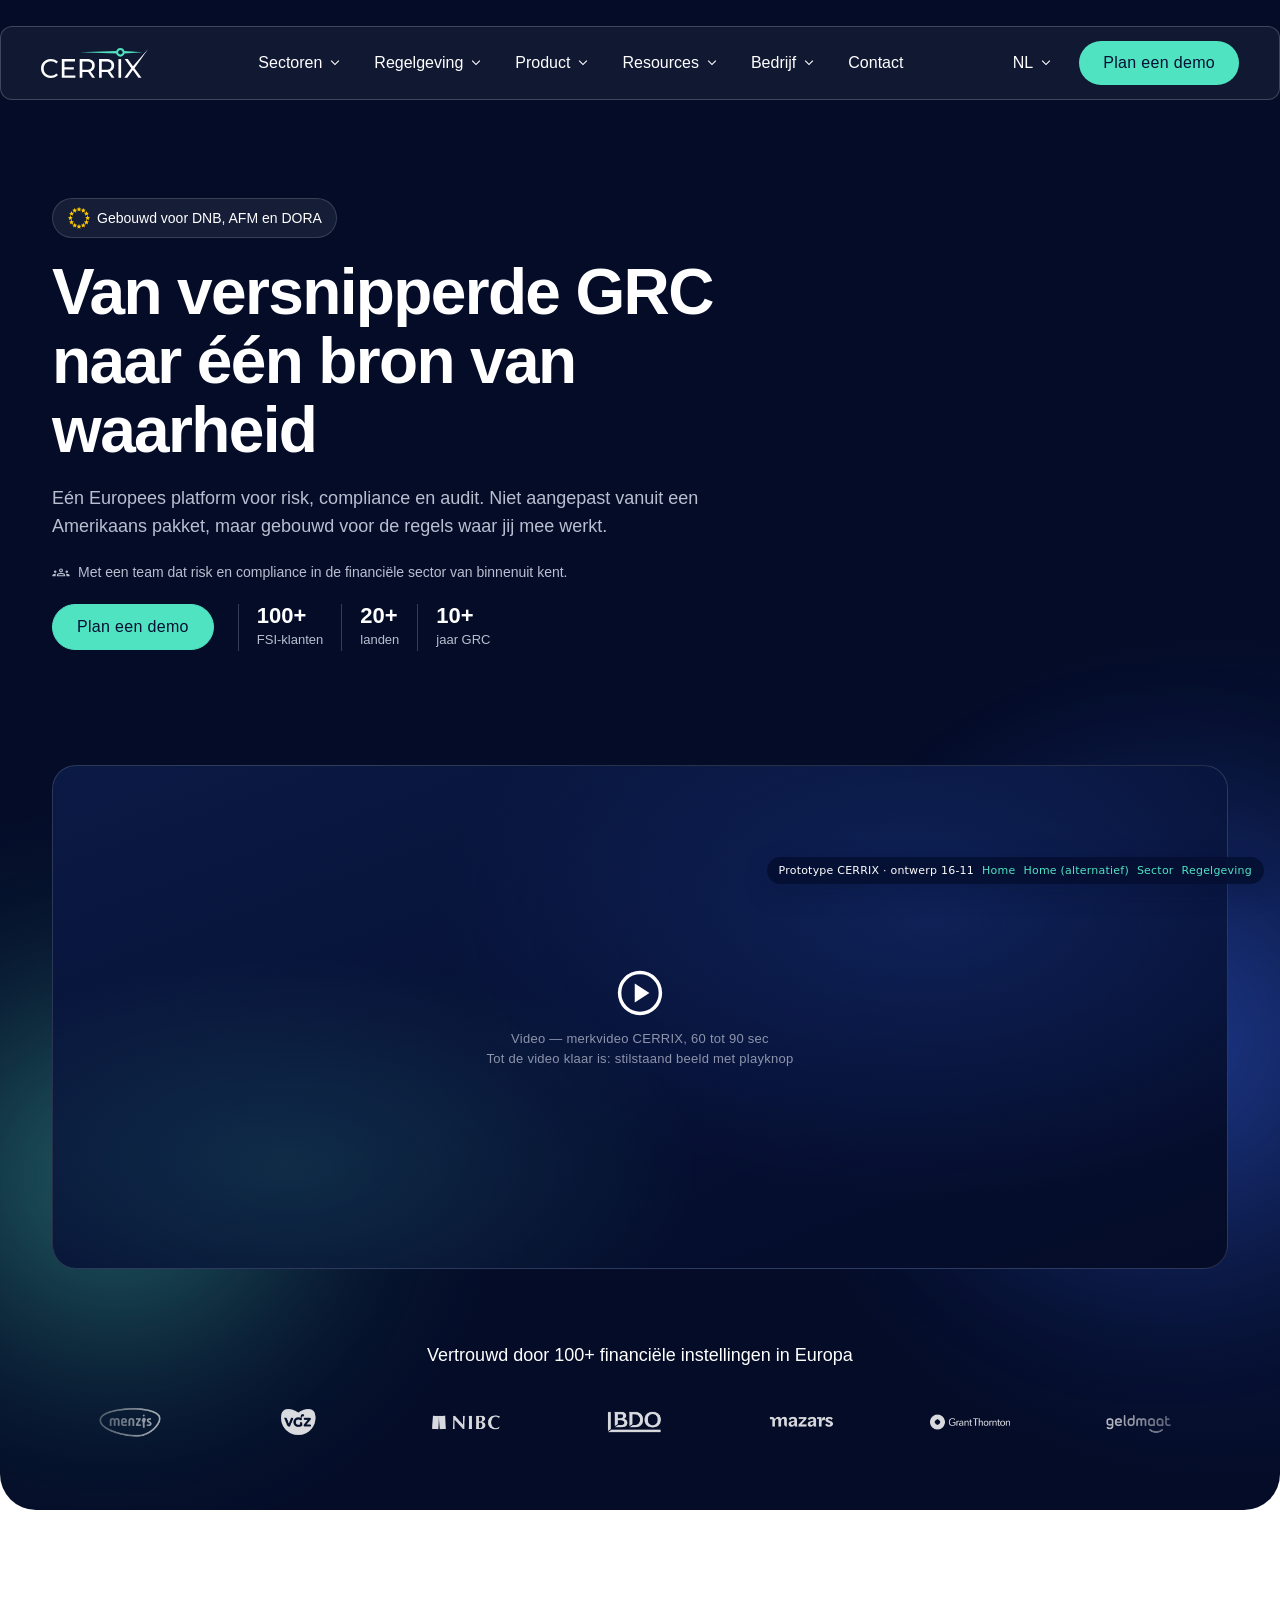
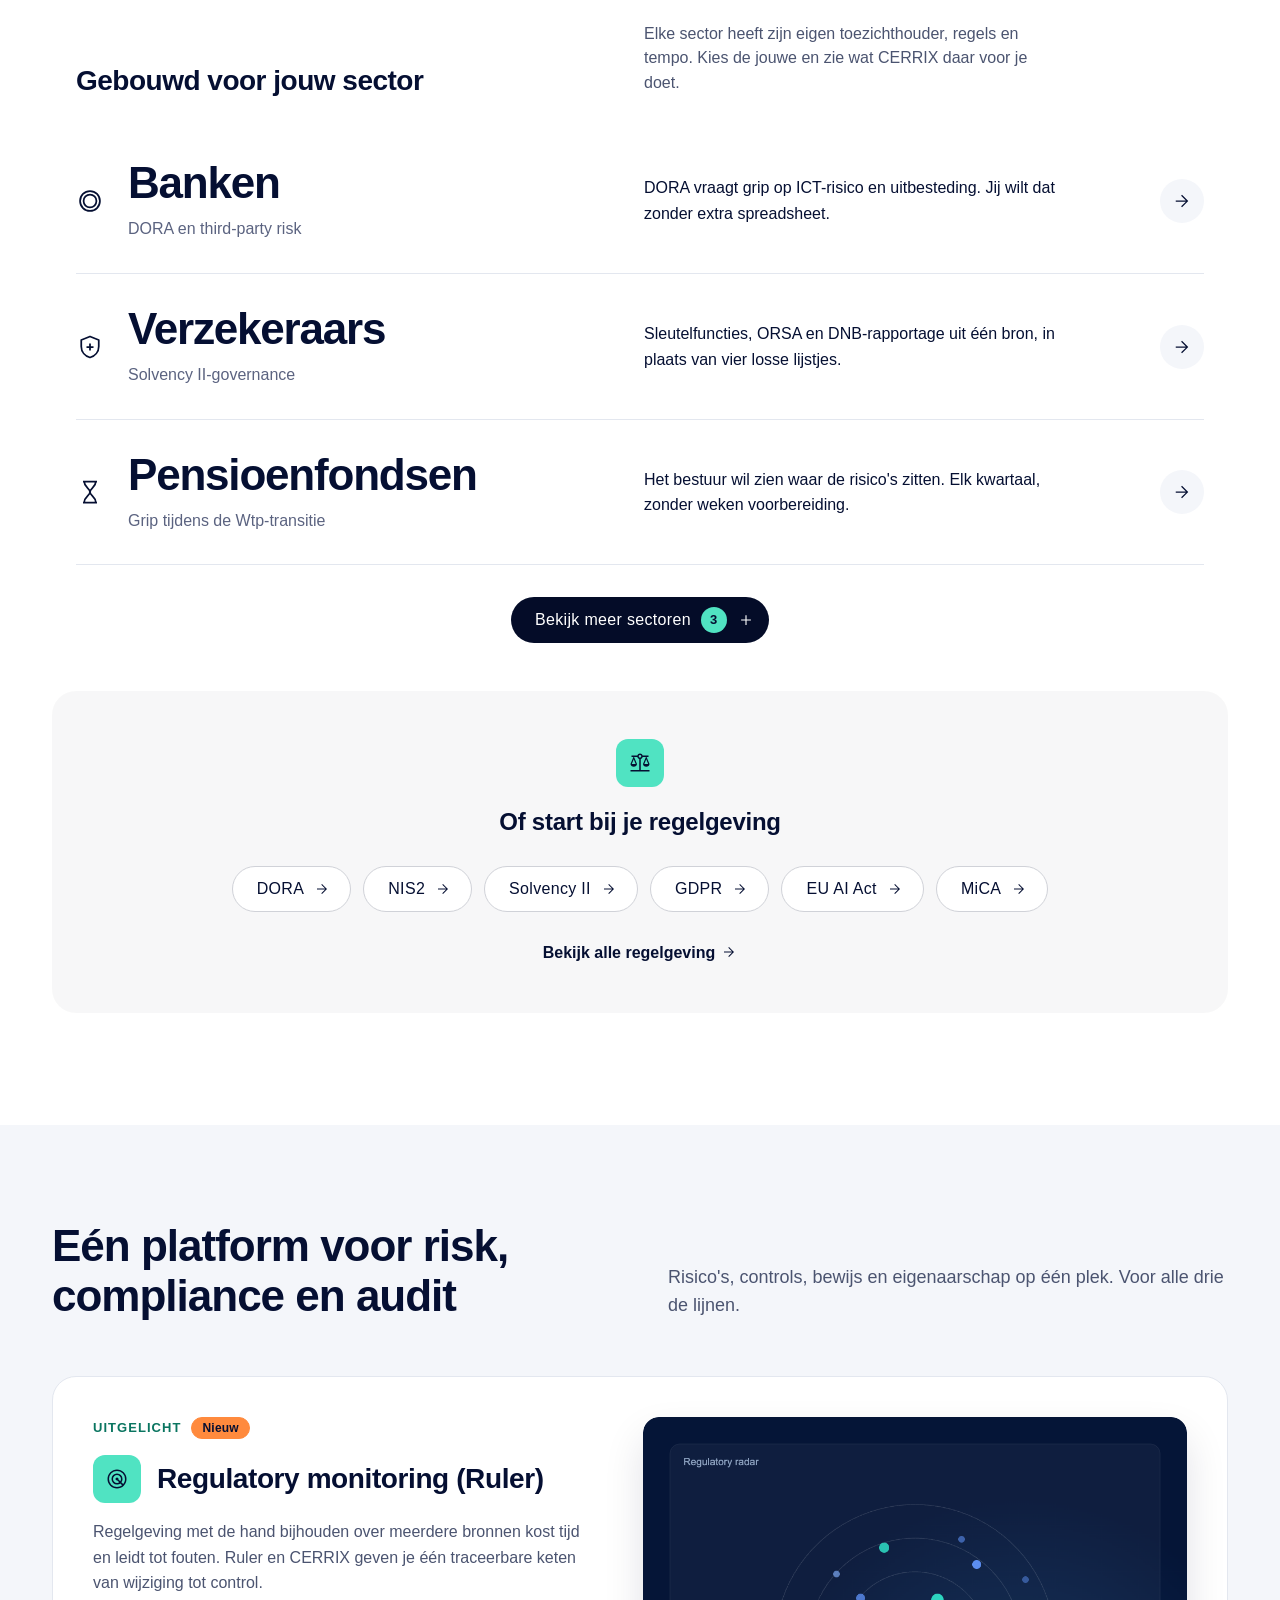
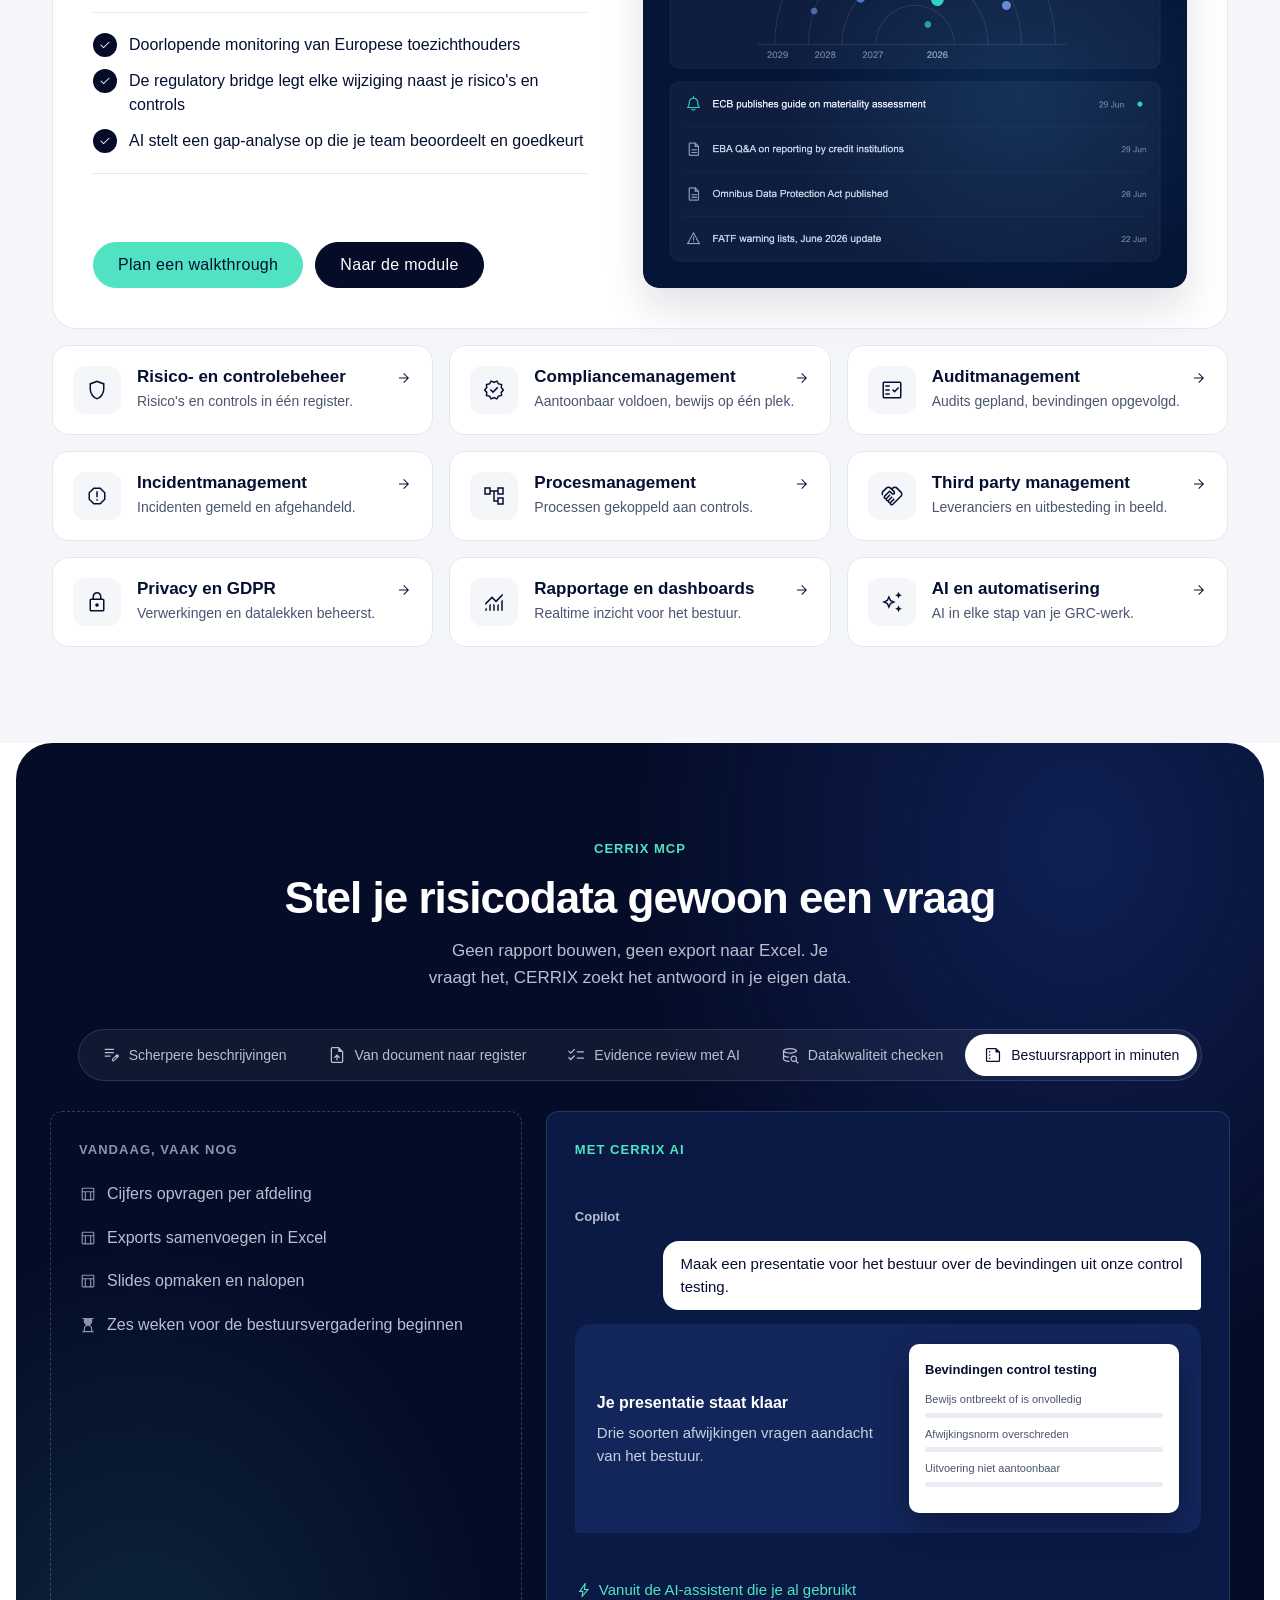
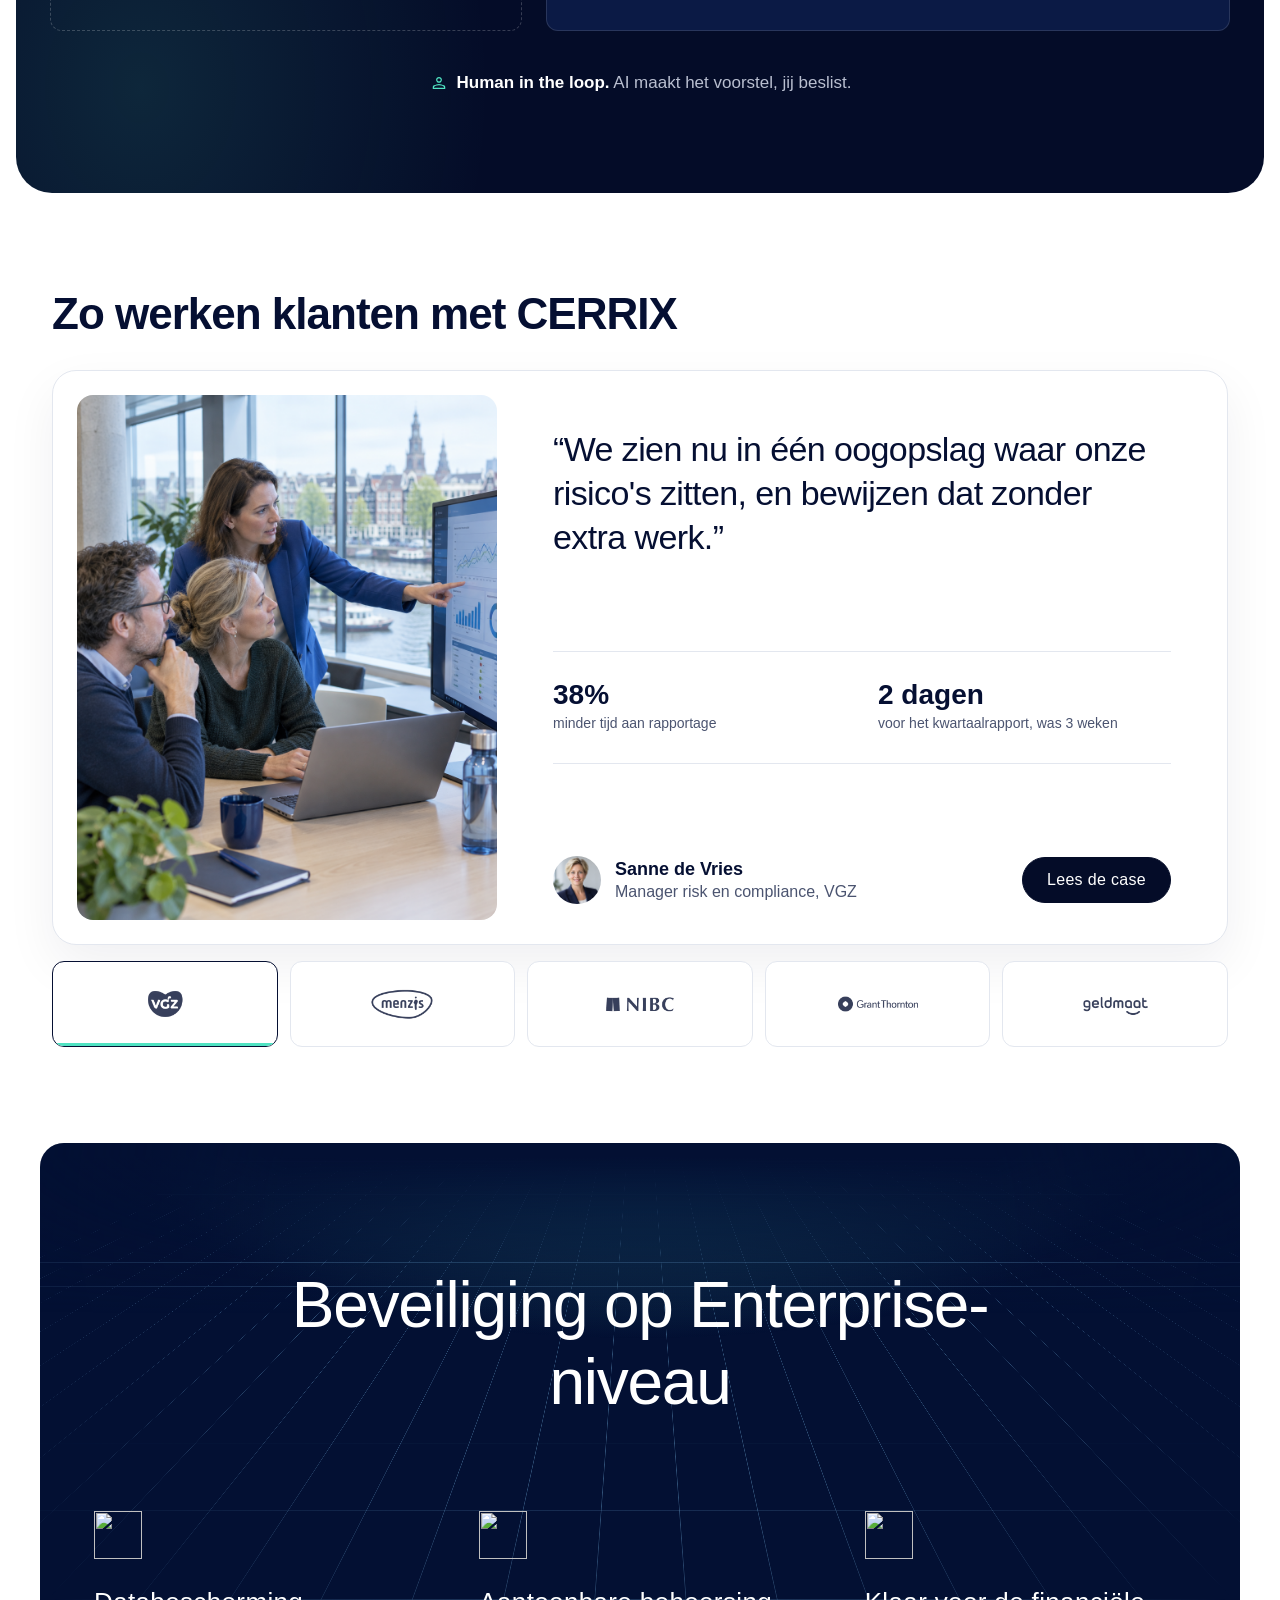
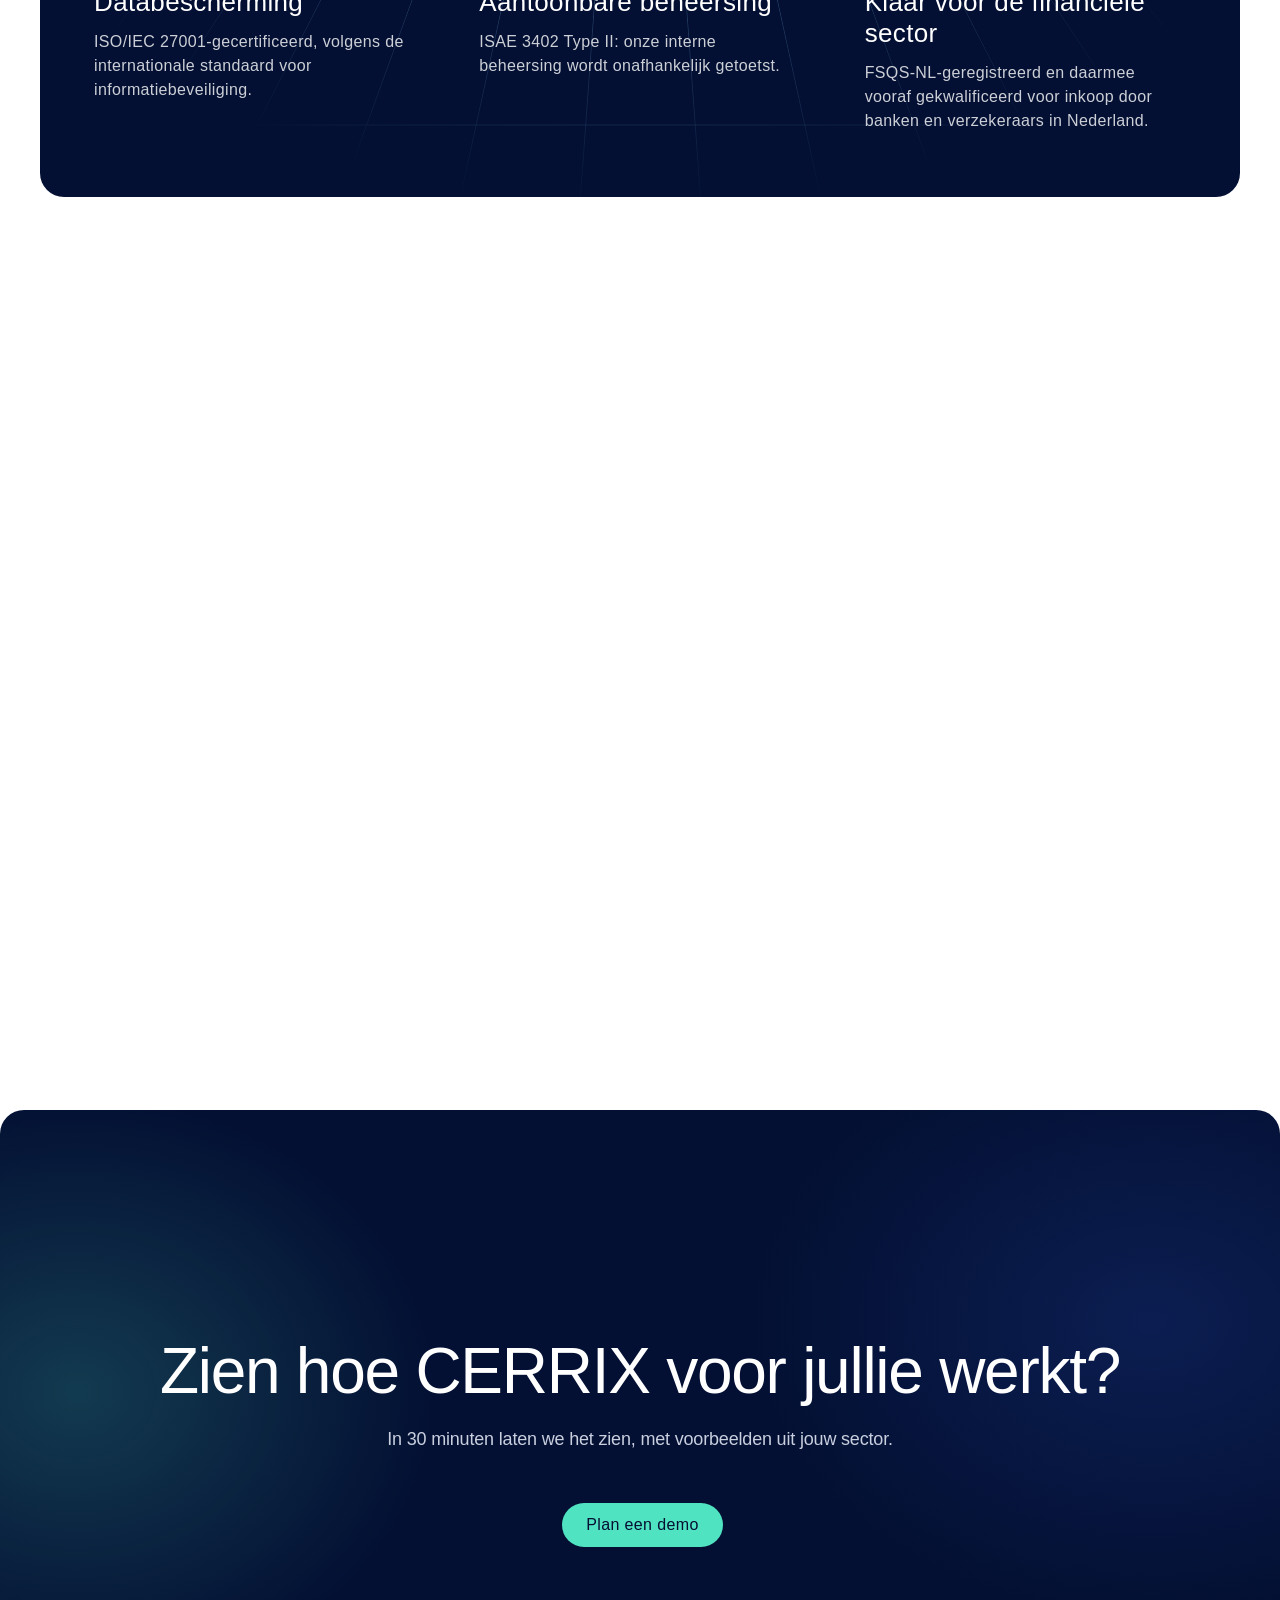
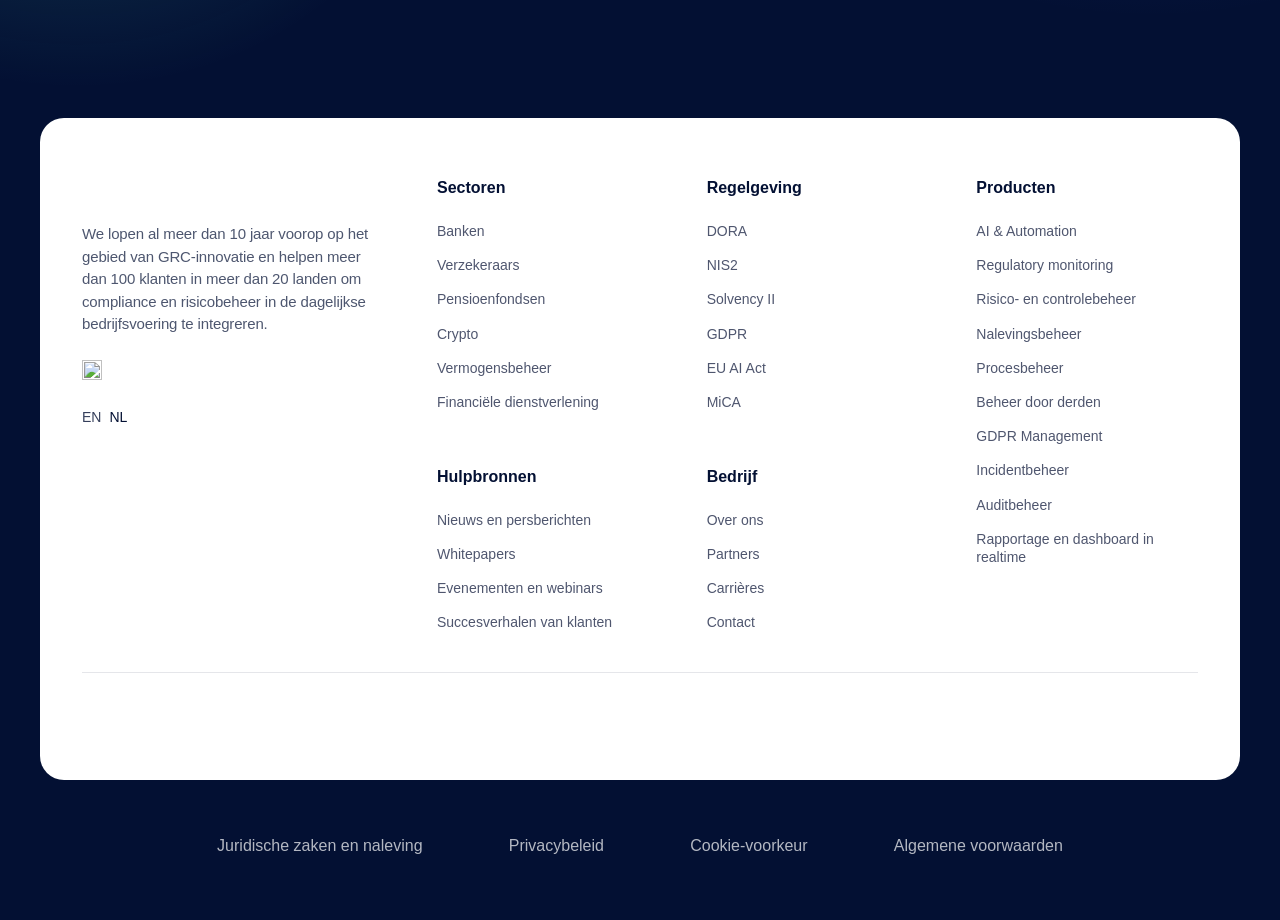
==== commit 2931abff: "Prototype: bewegende logostrip, grotere 'Human in the loop', experiment modulegrid als tabs - Logost" ====
--- a/index.html
+++ b/index.html
@@ -49,7 +49,7 @@
 </div></section>
 <section class="hp-sec hp-s2" data-sec="2" data-goal="herkenning" data-name="2 · Logostrip"><div class="wf-container">
   <p class="hp-trust">Vertrouwd door 100+ financiële instellingen in Europa</p>
-  <div class="hp-logos"><a class="wf-logo ds-logo" href="#"><img src="assets/logo-menzis.png" alt="Menzis"></a><a class="wf-logo ds-logo" href="#"><img src="assets/logo-vgz.png" alt="VGZ"></a><a class="wf-logo ds-logo" href="#"><img src="assets/logo-nibc.png" alt="NIBC"></a><a class="wf-logo ds-logo" href="#"><img src="assets/logo-bdo.png" alt="BDO"></a><a class="wf-logo ds-logo" href="#"><img src="assets/logo-mazars.png" alt="Mazars"></a><a class="wf-logo ds-logo hp-logo-tip" href="#"><img src="assets/logo-grant-thornton.png" alt="Grant Thornton"><span class="hp-tip"><img class="hp-tip-logo" src="assets/logo-grant-thornton-dark.png" alt="Grant Thornton"><span>ISQM 1-kwaliteitsbeheer in één omgeving.</span><span class="hp-tip-stats"><span><b>40%</b>minder handwerk</span><span><b>9</b>kantoren</span></span><em><span class="hp-tip-cta">Bekijk de case <svg class="cx-ic" fill="currentColor" data-icon="arrow_forward" xmlns="http://www.w3.org/2000/svg" height="16" viewBox="0 -960 960 960" width="16"><path d="M665.08-450H180v-60h485.08L437.23-737.85 480-780l300 300-300 300-42.77-42.15L665.08-450Z"/></svg></span></em><svg class="hp-tip-tail" width="18" height="9" viewBox="0 0 18 9" aria-hidden="true"><path d="M0 0h18L9 9z"/></svg></span><svg class="cx-ic" fill="currentColor" data-icon="touch_app" xmlns="http://www.w3.org/2000/svg" height="20" viewBox="0 -960 960 960" width="20"><path d="M432.85-100q-30.31 0-57.31-12.77-27-12.77-45.15-36.69L126.62-413.39l14.77-15.76q15-16 35.88-19.23 20.88-3.24 39.11 7.92l97.47 52.31v-316.46q0-12.75 8.63-21.38 8.62-8.62 21.38-8.62t21.68 8.62q8.92 8.63 8.92 21.38v422.38l-120.08-65.39L379.15-185q9.85 12.38 24 18.69 14.16 6.31 29.7 6.31h196.76q37.62 0 64.01-26.19Q720-212.39 720-250v-150.77q0-20.6-13.93-34.53-13.94-13.93-34.53-13.93H469.85v-60h201.69q45.19 0 76.82 31.63Q780-445.96 780-400.77v150.74q0 62.18-44.18 106.11Q691.65-100 629.61-100H432.85ZM188.16-614.61q-11.85-20.08-18.08-42.94-6.23-22.86-6.23-47.06 0-74.93 52.54-127.46 52.53-52.54 127.46-52.54 74.92 0 127.46 52.54 52.53 52.53 52.53 127.41 0 24.35-6.23 47.16-6.23 22.81-18.07 42.89l-51.69-30q8-14 12-28.5t4-31.5q0-50-35-85t-85-35q-50 0-85 35t-35 85q0 17 4 31.5t12 28.5l-51.69 30Zm299.22 280Z"/></svg></a><a class="wf-logo ds-logo" href="#"><img src="assets/logo-geldmaat.png" alt="Geldmaat"></a></div>
+  <div class="hp-logos hp-marquee"><div class="hp-logos-track"><a class="wf-logo ds-logo" href="#"><img src="assets/logo-menzis.png" alt="Menzis"></a><a class="wf-logo ds-logo" href="#"><img src="assets/logo-vgz.png" alt="VGZ"></a><a class="wf-logo ds-logo" href="#"><img src="assets/logo-nibc.png" alt="NIBC"></a><a class="wf-logo ds-logo" href="#"><img src="assets/logo-bdo.png" alt="BDO"></a><a class="wf-logo ds-logo" href="#"><img src="assets/logo-mazars.png" alt="Mazars"></a><a class="wf-logo ds-logo hp-logo-tip" href="#"><img src="assets/logo-grant-thornton.png" alt="Grant Thornton"><span class="hp-tip"><img class="hp-tip-logo" src="assets/logo-grant-thornton-dark.png" alt="Grant Thornton"><span>ISQM 1-kwaliteitsbeheer in één omgeving.</span><span class="hp-tip-stats"><span><b>40%</b>minder handwerk</span><span><b>9</b>kantoren</span></span><em><span class="hp-tip-cta">Bekijk de case <svg class="cx-ic" fill="currentColor" data-icon="arrow_forward" xmlns="http://www.w3.org/2000/svg" height="16" viewBox="0 -960 960 960" width="16"><path d="M665.08-450H180v-60h485.08L437.23-737.85 480-780l300 300-300 300-42.77-42.15L665.08-450Z"/></svg></span></em><svg class="hp-tip-tail" width="18" height="9" viewBox="0 0 18 9" aria-hidden="true"><path d="M0 0h18L9 9z"/></svg></span><svg class="cx-ic" fill="currentColor" data-icon="touch_app" xmlns="http://www.w3.org/2000/svg" height="20" viewBox="0 -960 960 960" width="20"><path d="M432.85-100q-30.31 0-57.31-12.77-27-12.77-45.15-36.69L126.62-413.39l14.77-15.76q15-16 35.88-19.23 20.88-3.24 39.11 7.92l97.47 52.31v-316.46q0-12.75 8.63-21.38 8.62-8.62 21.38-8.62t21.68 8.62q8.92 8.63 8.92 21.38v422.38l-120.08-65.39L379.15-185q9.85 12.38 24 18.69 14.16 6.31 29.7 6.31h196.76q37.62 0 64.01-26.19Q720-212.39 720-250v-150.77q0-20.6-13.93-34.53-13.94-13.93-34.53-13.93H469.85v-60h201.69q45.19 0 76.82 31.63Q780-445.96 780-400.77v150.74q0 62.18-44.18 106.11Q691.65-100 629.61-100H432.85ZM188.16-614.61q-11.85-20.08-18.08-42.94-6.23-22.86-6.23-47.06 0-74.93 52.54-127.46 52.53-52.54 127.46-52.54 74.92 0 127.46 52.54 52.53 52.53 52.53 127.41 0 24.35-6.23 47.16-6.23 22.81-18.07 42.89l-51.69-30q8-14 12-28.5t4-31.5q0-50-35-85t-85-35q-50 0-85 35t-35 85q0 17 4 31.5t12 28.5l-51.69 30Zm299.22 280Z"/></svg></a><a class="wf-logo ds-logo" href="#"><img src="assets/logo-geldmaat.png" alt="Geldmaat"></a><a class="wf-logo ds-logo" href="#"><img src="assets/logo-menzis.png" alt="Menzis"></a><a class="wf-logo ds-logo" href="#"><img src="assets/logo-vgz.png" alt="VGZ"></a><a class="wf-logo ds-logo" href="#"><img src="assets/logo-nibc.png" alt="NIBC"></a><a class="wf-logo ds-logo" href="#"><img src="assets/logo-bdo.png" alt="BDO"></a><a class="wf-logo ds-logo" href="#"><img src="assets/logo-mazars.png" alt="Mazars"></a><a class="wf-logo ds-logo hp-logo-tip" href="#"><img src="assets/logo-grant-thornton.png" alt="Grant Thornton"><span class="hp-tip"><img class="hp-tip-logo" src="assets/logo-grant-thornton-dark.png" alt="Grant Thornton"><span>ISQM 1-kwaliteitsbeheer in één omgeving.</span><span class="hp-tip-stats"><span><b>40%</b>minder handwerk</span><span><b>9</b>kantoren</span></span><em><span class="hp-tip-cta">Bekijk de case <svg class="cx-ic" fill="currentColor" data-icon="arrow_forward" xmlns="http://www.w3.org/2000/svg" height="16" viewBox="0 -960 960 960" width="16"><path d="M665.08-450H180v-60h485.08L437.23-737.85 480-780l300 300-300 300-42.77-42.15L665.08-450Z"/></svg></span></em><svg class="hp-tip-tail" width="18" height="9" viewBox="0 0 18 9" aria-hidden="true"><path d="M0 0h18L9 9z"/></svg></span><svg class="cx-ic" fill="currentColor" data-icon="touch_app" xmlns="http://www.w3.org/2000/svg" height="20" viewBox="0 -960 960 960" width="20"><path d="M432.85-100q-30.31 0-57.31-12.77-27-12.77-45.15-36.69L126.62-413.39l14.77-15.76q15-16 35.88-19.23 20.88-3.24 39.11 7.92l97.47 52.31v-316.46q0-12.75 8.63-21.38 8.62-8.62 21.38-8.62t21.68 8.62q8.92 8.63 8.92 21.38v422.38l-120.08-65.39L379.15-185q9.85 12.38 24 18.69 14.16 6.31 29.7 6.31h196.76q37.62 0 64.01-26.19Q720-212.39 720-250v-150.77q0-20.6-13.93-34.53-13.94-13.93-34.53-13.93H469.85v-60h201.69q45.19 0 76.82 31.63Q780-445.96 780-400.77v150.74q0 62.18-44.18 106.11Q691.65-100 629.61-100H432.85ZM188.16-614.61q-11.85-20.08-18.08-42.94-6.23-22.86-6.23-47.06 0-74.93 52.54-127.46 52.53-52.54 127.46-52.54 74.92 0 127.46 52.54 52.53 52.53 52.53 127.41 0 24.35-6.23 47.16-6.23 22.81-18.07 42.89l-51.69-30q8-14 12-28.5t4-31.5q0-50-35-85t-85-35q-50 0-85 35t-35 85q0 17 4 31.5t12 28.5l-51.69 30Zm299.22 280Z"/></svg></a><a class="wf-logo ds-logo" href="#"><img src="assets/logo-geldmaat.png" alt="Geldmaat"></a></div></div>
 </div></section>
 </div>
 <section class="hp-sec hp-s3" data-sec="3" data-goal="herkenning" data-name="3 · Voor wie"><div class="wf-container">
@@ -110,7 +110,7 @@
     <div class="hp-cmp hp-cmp--on xa-on"><div class="xa-on-head"><p class="wf-eyebrow">Met CERRIX AI</p></div>
       <div class="xa-stage"><p class="xa-assist">Copilot</p><div class="hp-msg-q is-in" data-in="1">Ik wil over Q3 gaan rapporteren. Welke data ontbreekt nog of moet worden opgeschoond?</div>
       <div class="xa-ans is-in" data-in="2"><div class="xa-ans-head"><strong>Zet dit eerst recht</strong></div><ul class="xa-fixes"><li class="xa-fix is-in" data-in="3"><span class="xa-num">3</span><span>controls zonder eigenaar</span></li><li class="xa-fix is-in" data-in="4"><span class="xa-num">2</span><span>risico's zonder netto score</span></li><li class="xa-fix is-in" data-in="5"><span class="xa-num">4</span><span>leveranciers zonder gekoppeld risico</span></li></ul></div></div>
-      <p class="hp-fast"><svg class="cx-ic" fill="currentColor" data-icon="bolt" xmlns="http://www.w3.org/2000/svg" height="18" viewBox="0 -960 960 960" width="18"><path d="m422-232 207-248H469l29-227-185 267h139l-30 208Zm-78.92 129.69 40-277.69h-185l329.61-475.77h49.23L537.31-540H757.3L392.31-102.31h-49.23ZM471-470Z"/></svg> Feedback op je data, voordat je rapporteert</p></div>
+      <p class="hp-fast"><svg class="cx-ic" fill="currentColor" data-icon="bolt" xmlns="http://www.w3.org/2000/svg" height="18" viewBox="0 -960 960 960" width="18"><path d="m422-232 207-248H469l29-227-185 267h139l-30 208Zm-78.92 129.69 40-277.69h-185l329.61-475.77h49.23L537.31-540H757.3L392.31-102.31h-49.23ZM471-470Z"/></svg> Vanuit de AI-assistent die je al gebruikt</p></div>
   </div><div class="hp-compare xa-panel" data-tab="4" data-kind="report" data-max="4">
     <div class="hp-cmp hp-cmp--off"><p class="wf-eyebrow">Vandaag, vaak nog</p><ol><li><svg class="cx-ic" fill="currentColor" data-icon="table_chart" xmlns="http://www.w3.org/2000/svg" height="18" viewBox="0 -960 960 960" width="18"><path d="M747.69-140H212.31Q182-140 161-161q-21-21-21-51.31v-535.38Q140-778 161-799q21-21 51.31-21h535.38Q778-820 799-799q21 21 21 51.31v535.38Q820-182 799-161q-21 21-51.31 21ZM200-630h560v-117.69q0-4.62-3.85-8.46-3.84-3.85-8.46-3.85H212.31q-4.62 0-8.46 3.85-3.85 3.84-3.85 8.46V-630Zm107.69 60H200v357.69q0 4.62 3.85 8.46 3.84 3.85 8.46 3.85h95.38v-370Zm344.62 0v370h95.38q4.62 0 8.46-3.85 3.85-3.84 3.85-8.46V-570H652.31Zm-60 0H367.69v370h224.62v-370Z"/></svg> Cijfers opvragen per afdeling</li><li><svg class="cx-ic" fill="currentColor" data-icon="table_chart" xmlns="http://www.w3.org/2000/svg" height="18" viewBox="0 -960 960 960" width="18"><path d="M747.69-140H212.31Q182-140 161-161q-21-21-21-51.31v-535.38Q140-778 161-799q21-21 51.31-21h535.38Q778-820 799-799q21 21 21 51.31v535.38Q820-182 799-161q-21 21-51.31 21ZM200-630h560v-117.69q0-4.62-3.85-8.46-3.84-3.85-8.46-3.85H212.31q-4.62 0-8.46 3.85-3.85 3.84-3.85 8.46V-630Zm107.69 60H200v357.69q0 4.62 3.85 8.46 3.84 3.85 8.46 3.85h95.38v-370Zm344.62 0v370h95.38q4.62 0 8.46-3.85 3.85-3.84 3.85-8.46V-570H652.31Zm-60 0H367.69v370h224.62v-370Z"/></svg> Exports samenvoegen in Excel</li><li><svg class="cx-ic" fill="currentColor" data-icon="table_chart" xmlns="http://www.w3.org/2000/svg" height="18" viewBox="0 -960 960 960" width="18"><path d="M747.69-140H212.31Q182-140 161-161q-21-21-21-51.31v-535.38Q140-778 161-799q21-21 51.31-21h535.38Q778-820 799-799q21 21 21 51.31v535.38Q820-182 799-161q-21 21-51.31 21ZM200-630h560v-117.69q0-4.62-3.85-8.46-3.84-3.85-8.46-3.85H212.31q-4.62 0-8.46 3.85-3.85 3.84-3.85 8.46V-630Zm107.69 60H200v357.69q0 4.62 3.85 8.46 3.84 3.85 8.46 3.85h95.38v-370Zm344.62 0v370h95.38q4.62 0 8.46-3.85 3.85-3.84 3.85-8.46V-570H652.31Zm-60 0H367.69v370h224.62v-370Z"/></svg> Slides opmaken en nalopen</li><li><svg class="cx-ic" fill="currentColor" data-icon="hourglass_top" xmlns="http://www.w3.org/2000/svg" height="18" viewBox="0 -960 960 960" width="18"><path d="M316.15-160h327.7v-120q0-68.31-47.77-116.85-47.77-48.54-116.08-48.54t-116.08 48.54Q316.15-348.31 316.15-280v120ZM180-100v-60h76.16v-120q0-67.54 36.96-122.96 36.96-55.43 97.96-77.04-61-22-97.96-77.23-36.96-55.23-36.96-122.77v-120H180v-60h600v60h-76.16v120q0 67.54-36.96 122.77Q629.92-502 568.92-480q61 21.61 97.96 77.04 36.96 55.42 36.96 122.96v120H780v60H180Z"/></svg> Zes weken voor de bestuursvergadering beginnen</li></ol></div>
     <div class="hp-cmp hp-cmp--on xa-on"><div class="xa-on-head"><p class="wf-eyebrow">Met CERRIX AI</p></div>
@@ -119,7 +119,7 @@
         <div class="xa-slide"><strong>Bevindingen control testing</strong><ul><li><span>Bewijs ontbreekt of is onvolledig</span><i><b class="is-on" data-on="3" style="--w:100%"></b></i></li><li><span>Afwijkingsnorm overschreden</span><i><b class="is-on" data-on="3" style="--w:67%"></b></i></li><li><span>Uitvoering niet aantoonbaar</span><i><b class="is-on" data-on="3" style="--w:50%"></b></i></li></ul></div></div></div>
       <p class="hp-fast"><svg class="cx-ic" fill="currentColor" data-icon="bolt" xmlns="http://www.w3.org/2000/svg" height="18" viewBox="0 -960 960 960" width="18"><path d="m422-232 207-248H469l29-227-185 267h139l-30 208Zm-78.92 129.69 40-277.69h-185l329.61-475.77h49.23L537.31-540H757.3L392.31-102.31h-49.23ZM471-470Z"/></svg> Vanuit de AI-assistent die je al gebruikt</p></div>
   </div>
-  <p class="hp-ai-hitl"><svg class="cx-ic" fill="currentColor" data-icon="person" xmlns="http://www.w3.org/2000/svg" height="18" viewBox="0 -960 960 960" width="18"><path d="M381.04-533.35Q340-574.38 340-632.31q0-57.92 41.04-98.96 41.04-41.04 98.96-41.04 57.92 0 98.96 41.04Q620-690.23 620-632.31q0 57.93-41.04 98.96-41.04 41.04-98.96 41.04-57.92 0-98.96-41.04ZM180-187.69v-88.93q0-29.38 15.96-54.42 15.96-25.04 42.66-38.5 59.3-29.07 119.65-43.61 60.35-14.54 121.73-14.54t121.73 14.54q60.35 14.54 119.65 43.61 26.7 13.46 42.66 38.5Q780-306 780-276.62v88.93H180Zm60-60h480v-28.93q0-12.15-7.04-22.5-7.04-10.34-19.11-16.88-51.7-25.46-105.42-38.58Q534.7-367.69 480-367.69q-54.7 0-108.43 13.11-53.72 13.12-105.42 38.58-12.07 6.54-19.11 16.88-7.04 10.35-7.04 22.5v28.93Zm296.5-328.12q23.5-23.5 23.5-56.5t-23.5-56.5q-23.5-23.5-56.5-23.5t-56.5 23.5q-23.5 23.5-23.5 56.5t23.5 56.5q23.5 23.5 56.5 23.5t56.5-23.5Zm-56.5-56.5Zm0 384.62Z"/></svg><span><strong>Human in the loop.</strong> AI maakt het voorstel, jij beslist.</span></p>
+  <p class="hp-ai-hitl"><svg class="cx-ic" fill="currentColor" data-icon="person" xmlns="http://www.w3.org/2000/svg" height="20" viewBox="0 -960 960 960" width="20"><path d="M381.04-533.35Q340-574.38 340-632.31q0-57.92 41.04-98.96 41.04-41.04 98.96-41.04 57.92 0 98.96 41.04Q620-690.23 620-632.31q0 57.93-41.04 98.96-41.04 41.04-98.96 41.04-57.92 0-98.96-41.04ZM180-187.69v-88.93q0-29.38 15.96-54.42 15.96-25.04 42.66-38.5 59.3-29.07 119.65-43.61 60.35-14.54 121.73-14.54t121.73 14.54q60.35 14.54 119.65 43.61 26.7 13.46 42.66 38.5Q780-306 780-276.62v88.93H180Zm60-60h480v-28.93q0-12.15-7.04-22.5-7.04-10.34-19.11-16.88-51.7-25.46-105.42-38.58Q534.7-367.69 480-367.69q-54.7 0-108.43 13.11-53.72 13.12-105.42 38.58-12.07 6.54-19.11 16.88-7.04 10.35-7.04 22.5v28.93Zm296.5-328.12q23.5-23.5 23.5-56.5t-23.5-56.5q-23.5-23.5-56.5-23.5t-56.5 23.5q-23.5 23.5-23.5 56.5t23.5 56.5q23.5 23.5 56.5 23.5t56.5-23.5Zm-56.5-56.5Zm0 384.62Z"/></svg><span><strong>Human in the loop.</strong> AI maakt het voorstel, jij beslist.</span></p>
 </div></section>
 <section class="hp-sec hp-s6" data-sec="6" data-goal="bewijs" data-name="6 · Klantverhaal"><div class="wf-container">
   <h2 class="wf-h2">Zo werken klanten met CERRIX</h2>
--- a/design.css
+++ b/design.css
@@ -742,7 +742,7 @@
   letter-spacing: .02em; height: auto; line-height: 16px; background: #fff; border: 1px solid var(--ds-gray); color: var(--ds-ink); text-decoration: none; }
 .ds .wf-pill.hp-reg-btn svg { fill: var(--ds-ink); flex: none; }
 /* AI-blok: "AI with human in the loop" onder de visual */
-.ds .hp-ai-hitl { display: flex; align-items: center; justify-content: center; gap: 8px; margin: 24px 0 0; font-size: 15px; font-weight: 500; color: #fff; }
+.ds .hp-ai-hitl { display: flex; align-items: center; justify-content: center; gap: 8px; margin: 24px 0 0; font-size: 17px; font-weight: 500; color: #fff; }
 .ds .hp-ai-hitl svg { fill: var(--ds-teal); }
 /* 06-11 (6): icoontegel boven "Of start bij je regelgeving", zelfde tegel als de actieve stap in het scrollverhaal
    (48px, radius 12, turquoise, navy icoon 24) — subtiel, maar het groen trekt de aandacht. 16px tot de kop. */
@@ -888,3 +888,13 @@
 
 /* 16-11 (klant): uitgelichte module krijgt drie USP's met vinkjes onder de omschrijving (lijst als in het scrollverhaal) */
 .ds .hp-mg-top .hp-usps { align-self: stretch; margin: 0; }
+
+/* 19-11 (klant): logostrip als marquee. Rij = 2x dezelfde zeven logo's (cel 156 + 12 = 168, 7 cellen = precies de containerbreedte 1176). Statisch een halve
+   cel naar links: het eerste logo valt half weg aan de linkerrand, het achtste half aan de rechterrand, en beide zijn gedimd
+   (afsnijding = beweging). Geen overlay of mask: die komen niet goed door de capture en een mask zou de tooltip wegsnijden.
+   overflow-x: clip houdt de tooltip boven de rij zichtbaar. Beweging en vervaagde randen: proto.css. */
+.ds .hp-logos.hp-marquee { display: block; position: relative; overflow-x: clip; overflow-y: visible; }
+.ds .hp-logos-track { display: flex; gap: 12px; width: max-content; transform: translateX(-78px); }
+.ds .hp-logos-track > .wf-logo { flex: 0 0 156px; }
+.ds .hp-logos-track > .hp-logo-tip { margin-inline: 0; }   /* de negatieve marge van het tooltip-vlak zou de rij laten verspringen */
+.ds .hp-logos-track > .wf-logo:nth-child(1), .ds .hp-logos-track > .wf-logo:nth-child(8) { opacity: .35; }
--- a/x-ai.css
+++ b/x-ai.css
@@ -77,7 +77,7 @@
 .ds .xa-slide b { display: block; height: 100%; border-radius: 3px; background: var(--ds-ink); }
 
 /* human in the loop */
-.ds .xa .hp-ai-hitl { font-weight: 400; color: #b9bfd0; }
+.ds .xa .hp-ai-hitl { font-weight: 400; color: #b9bfd0; font-size: 17px; }  /* 19-11, klant: een tikje groter (was 15) */
 .ds .xa .hp-ai-hitl strong { color: #fff; font-weight: 600; }
 
 /* ---------- 16-11: opbouw en beweging letterlijker van het klantprototype ----------
--- a/proto.css
+++ b/proto.css
@@ -189,3 +189,14 @@
 
 /* 06-11: regelgevingstabel — tegel wordt vol turquoise op de rij waar je hovert (design.css), met overgang */
 .proto .tp-req .ds-tile, .proto .tp-req .ds-tile svg { transition: background-color .2s ease, fill .2s ease; }
+
+/* ---------- 19-11: logostrip loopt door (marquee). Rij = 2x dezelfde logo's; na één set (50% + halve gap) begint hij naadloos opnieuw.
+   Randen vervagen met een mask; zolang de muis op de strip staat stopt hij en valt de mask weg (anders snijdt die de tooltip af). ---------- */
+.proto .hp-logos-track > .wf-logo:nth-child(n) { opacity: 1; }
+.proto .hp-logos.hp-marquee { -webkit-mask-image: linear-gradient(90deg, transparent, #000 12%, #000 88%, transparent);
+          mask-image: linear-gradient(90deg, transparent, #000 12%, #000 88%, transparent); }
+.proto .hp-logos.hp-marquee:hover, .proto .hp-logos.hp-marquee:focus-within { -webkit-mask-image: none; mask-image: none; }
+.proto .hp-logos-track { transform: none; animation: proto-marquee 38s linear infinite; }
+.proto .hp-logos.hp-marquee:hover .hp-logos-track, .proto .hp-logos.hp-marquee:focus-within .hp-logos-track { animation-play-state: paused; }
+@keyframes proto-marquee { to { transform: translateX(calc(-50% - 6px)); } }
+@media (prefers-reduced-motion: reduce) { .proto .hp-logos-track { animation: none; transform: translateX(-78px); } }
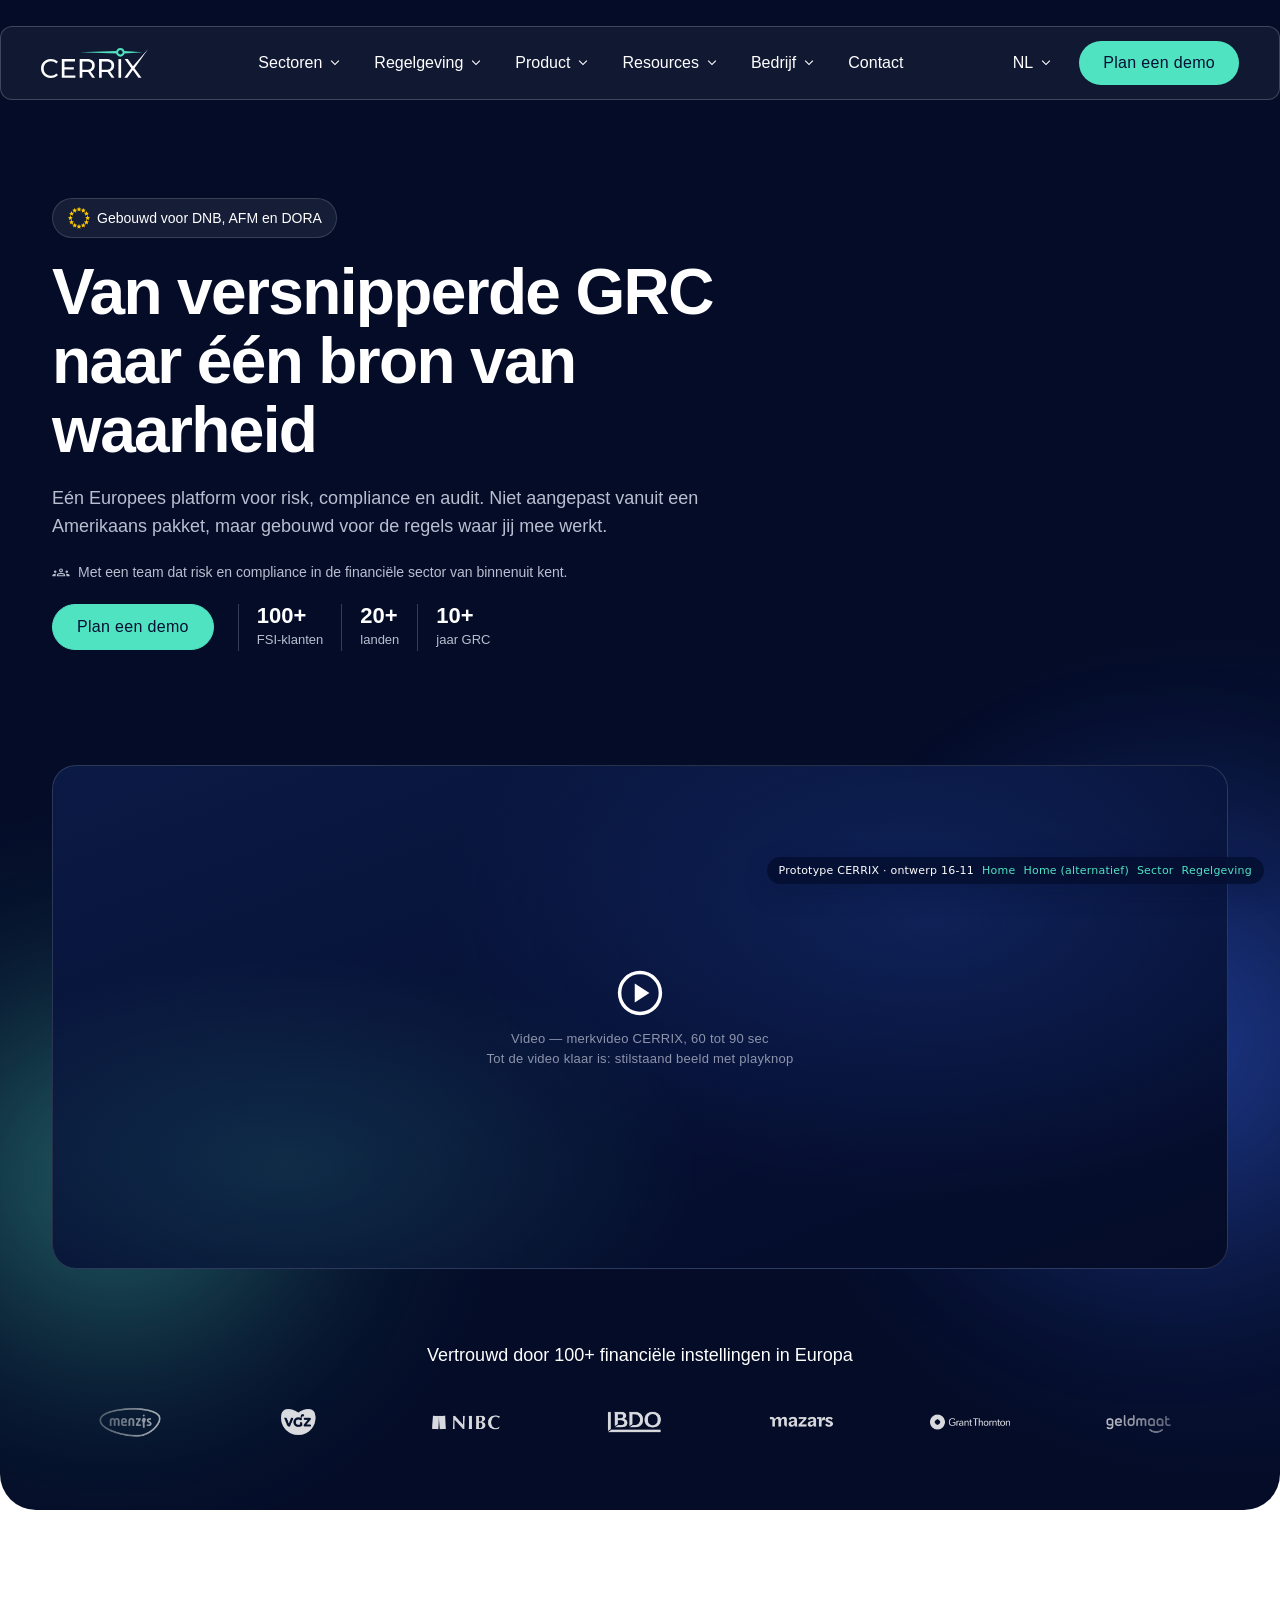
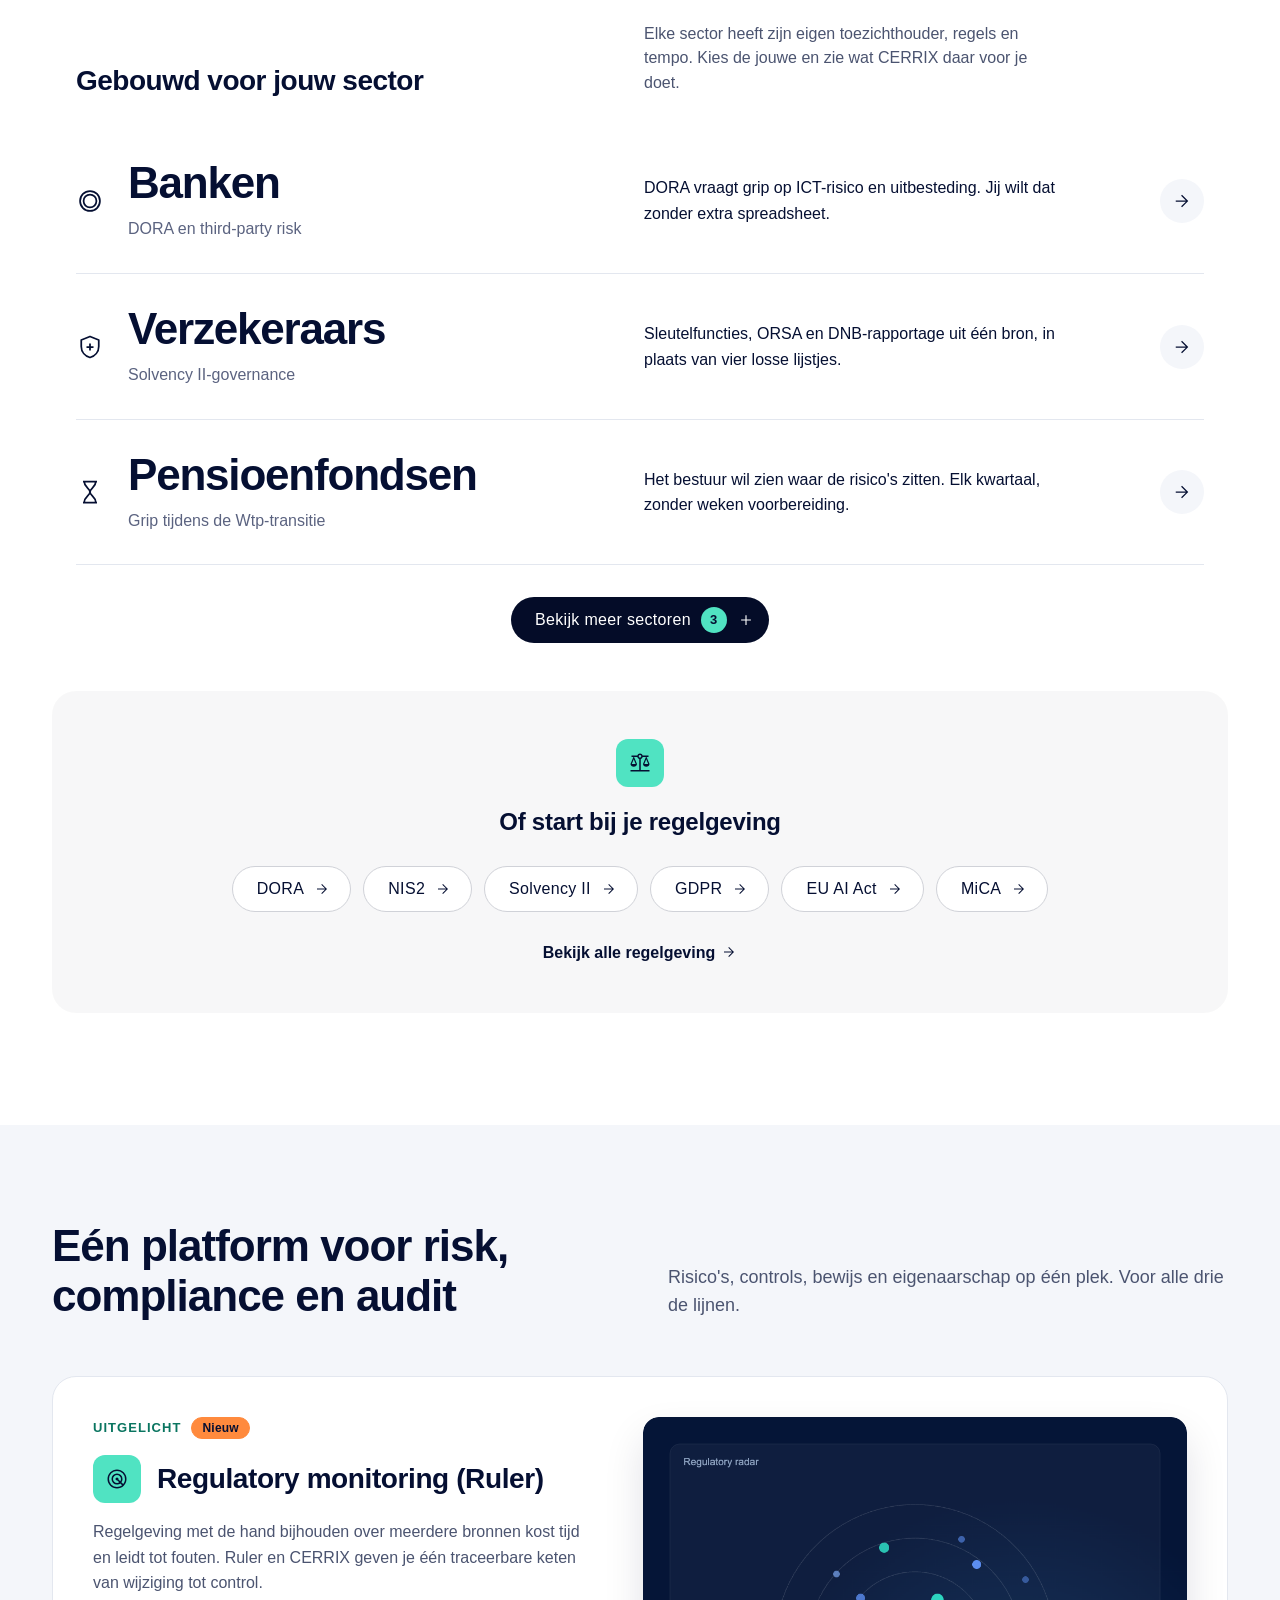
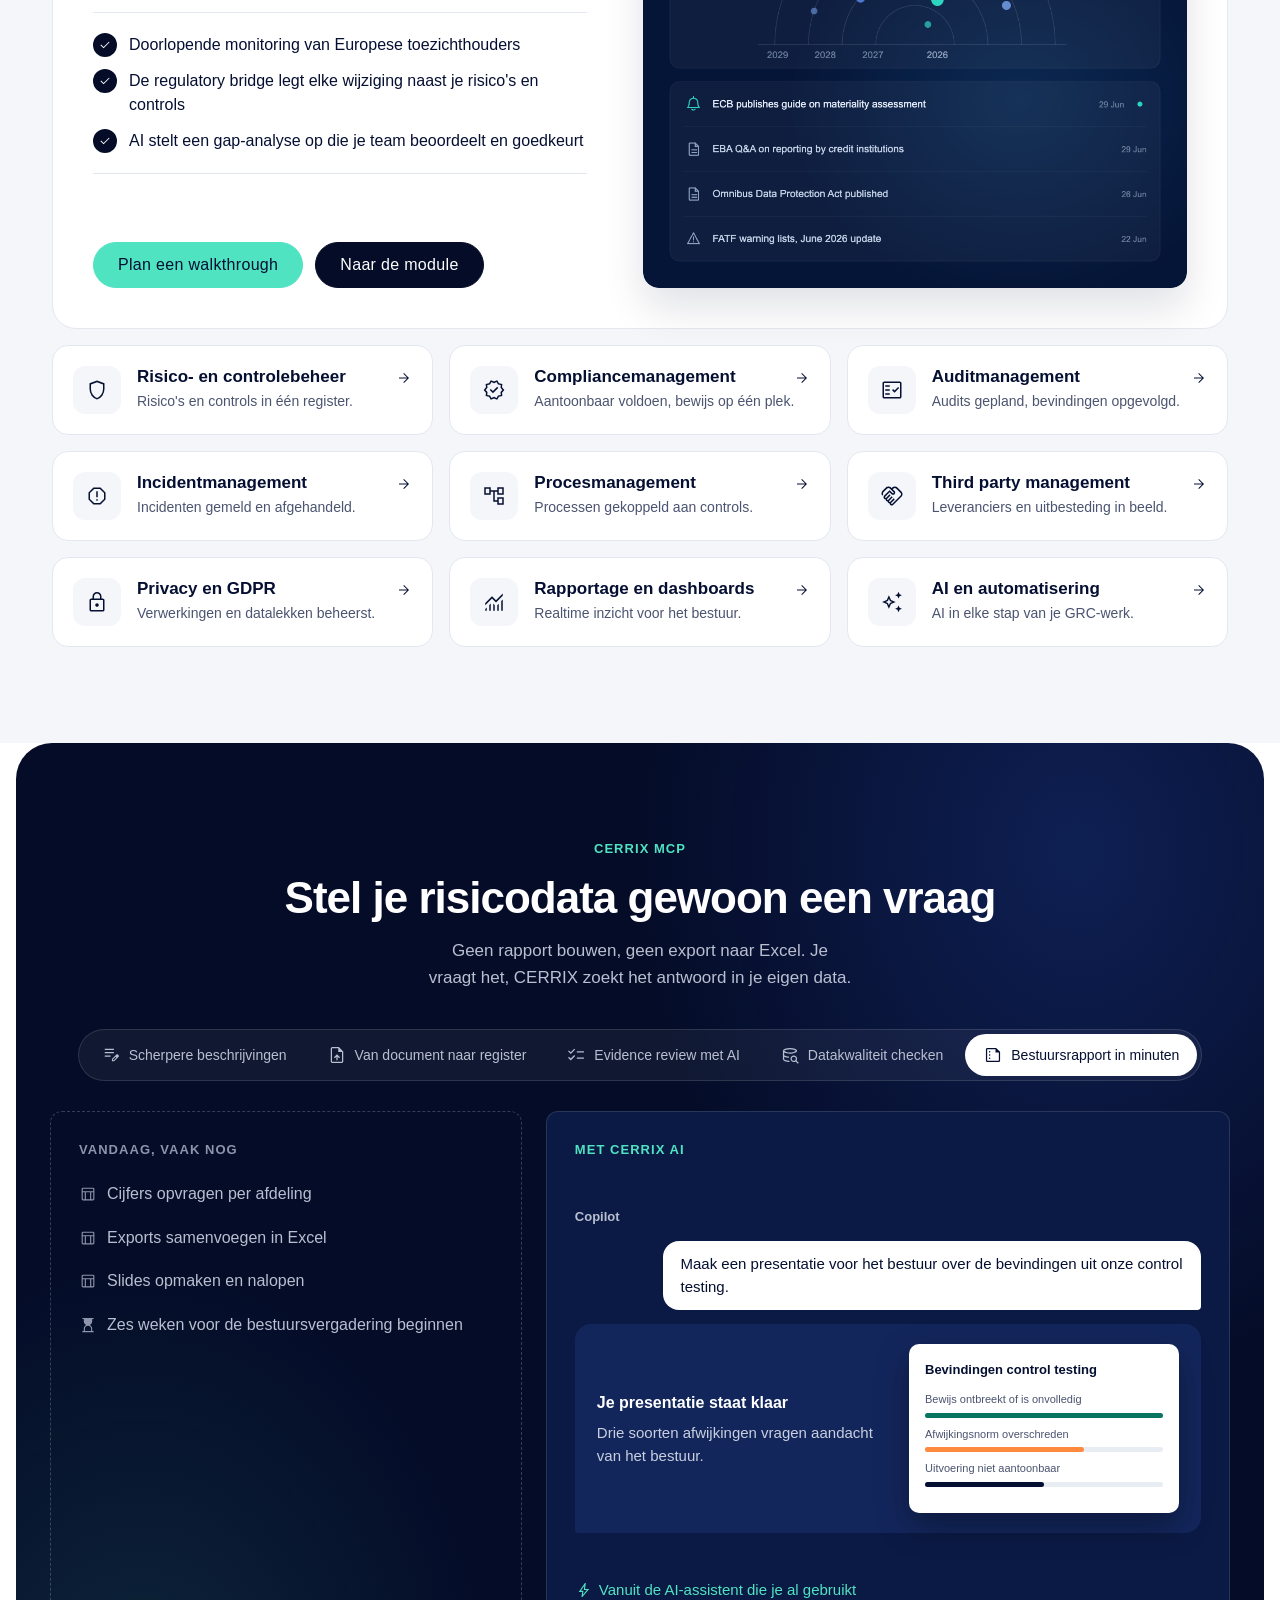
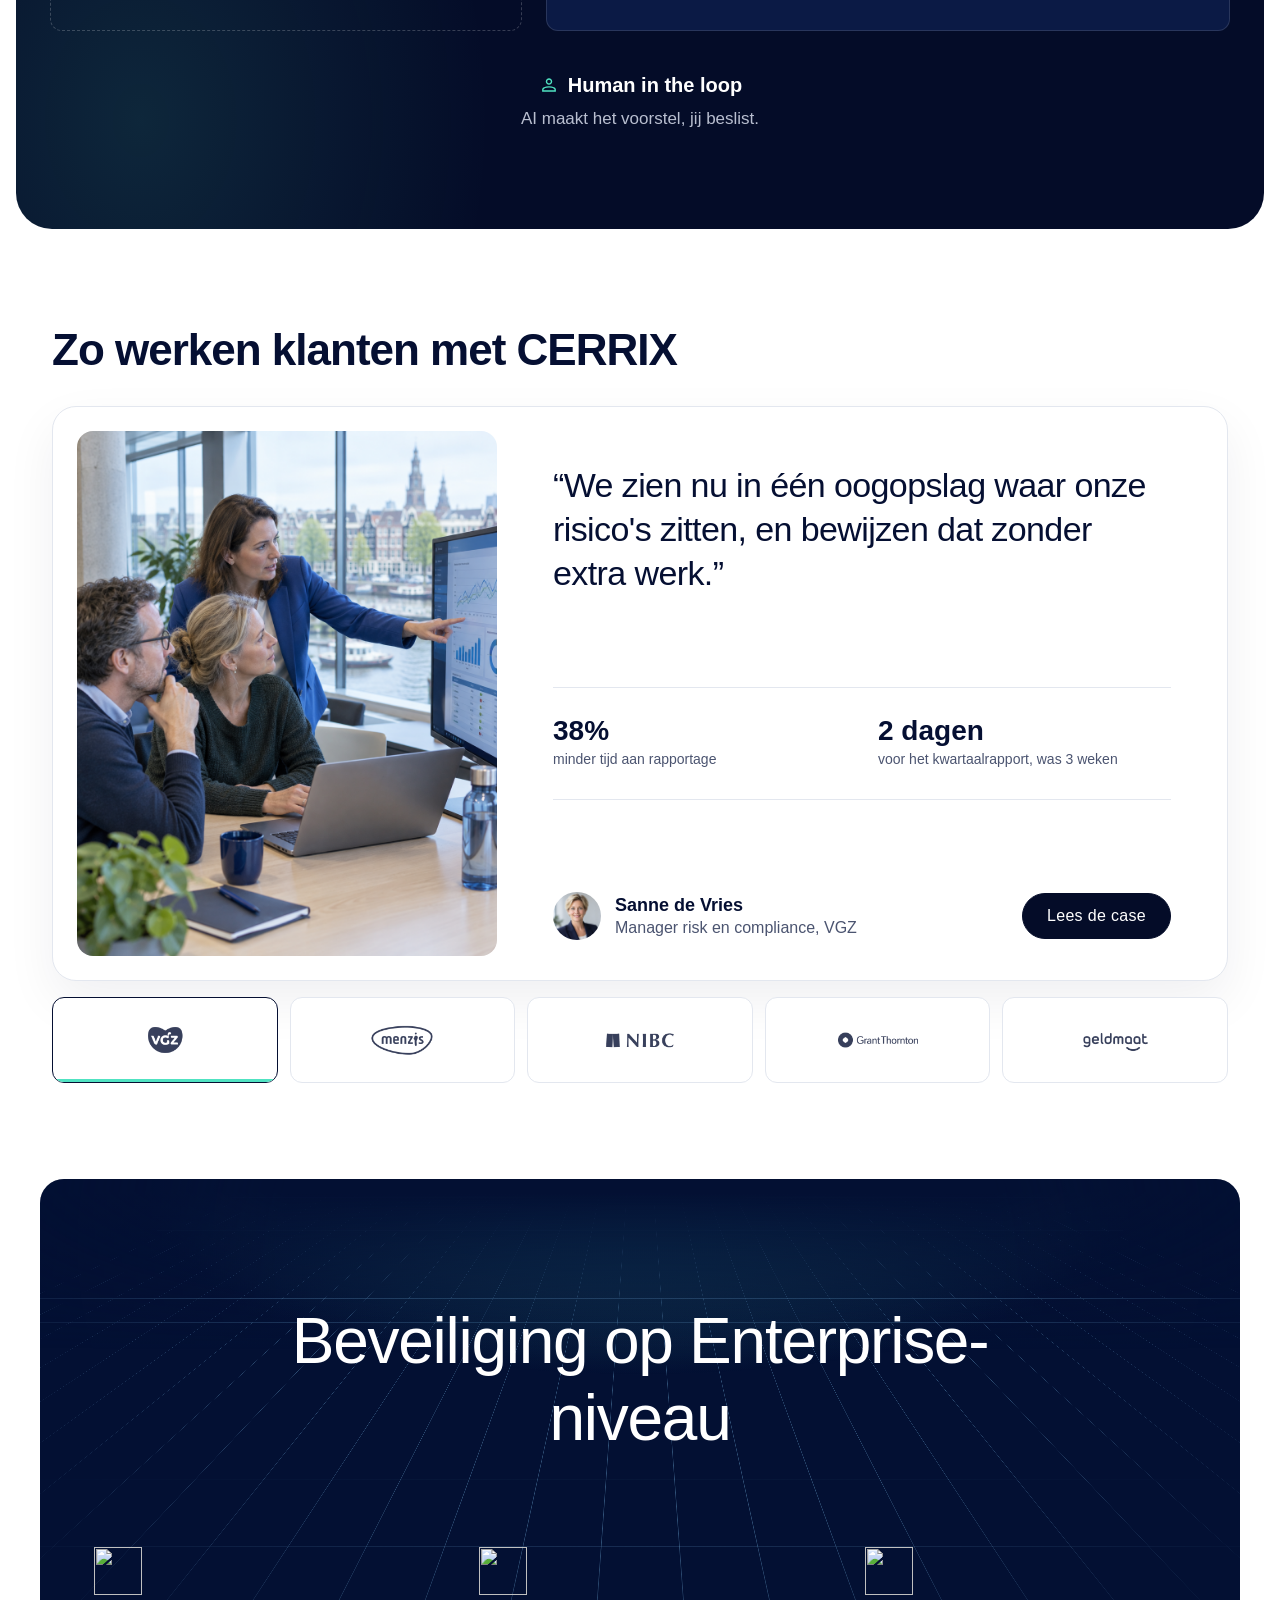
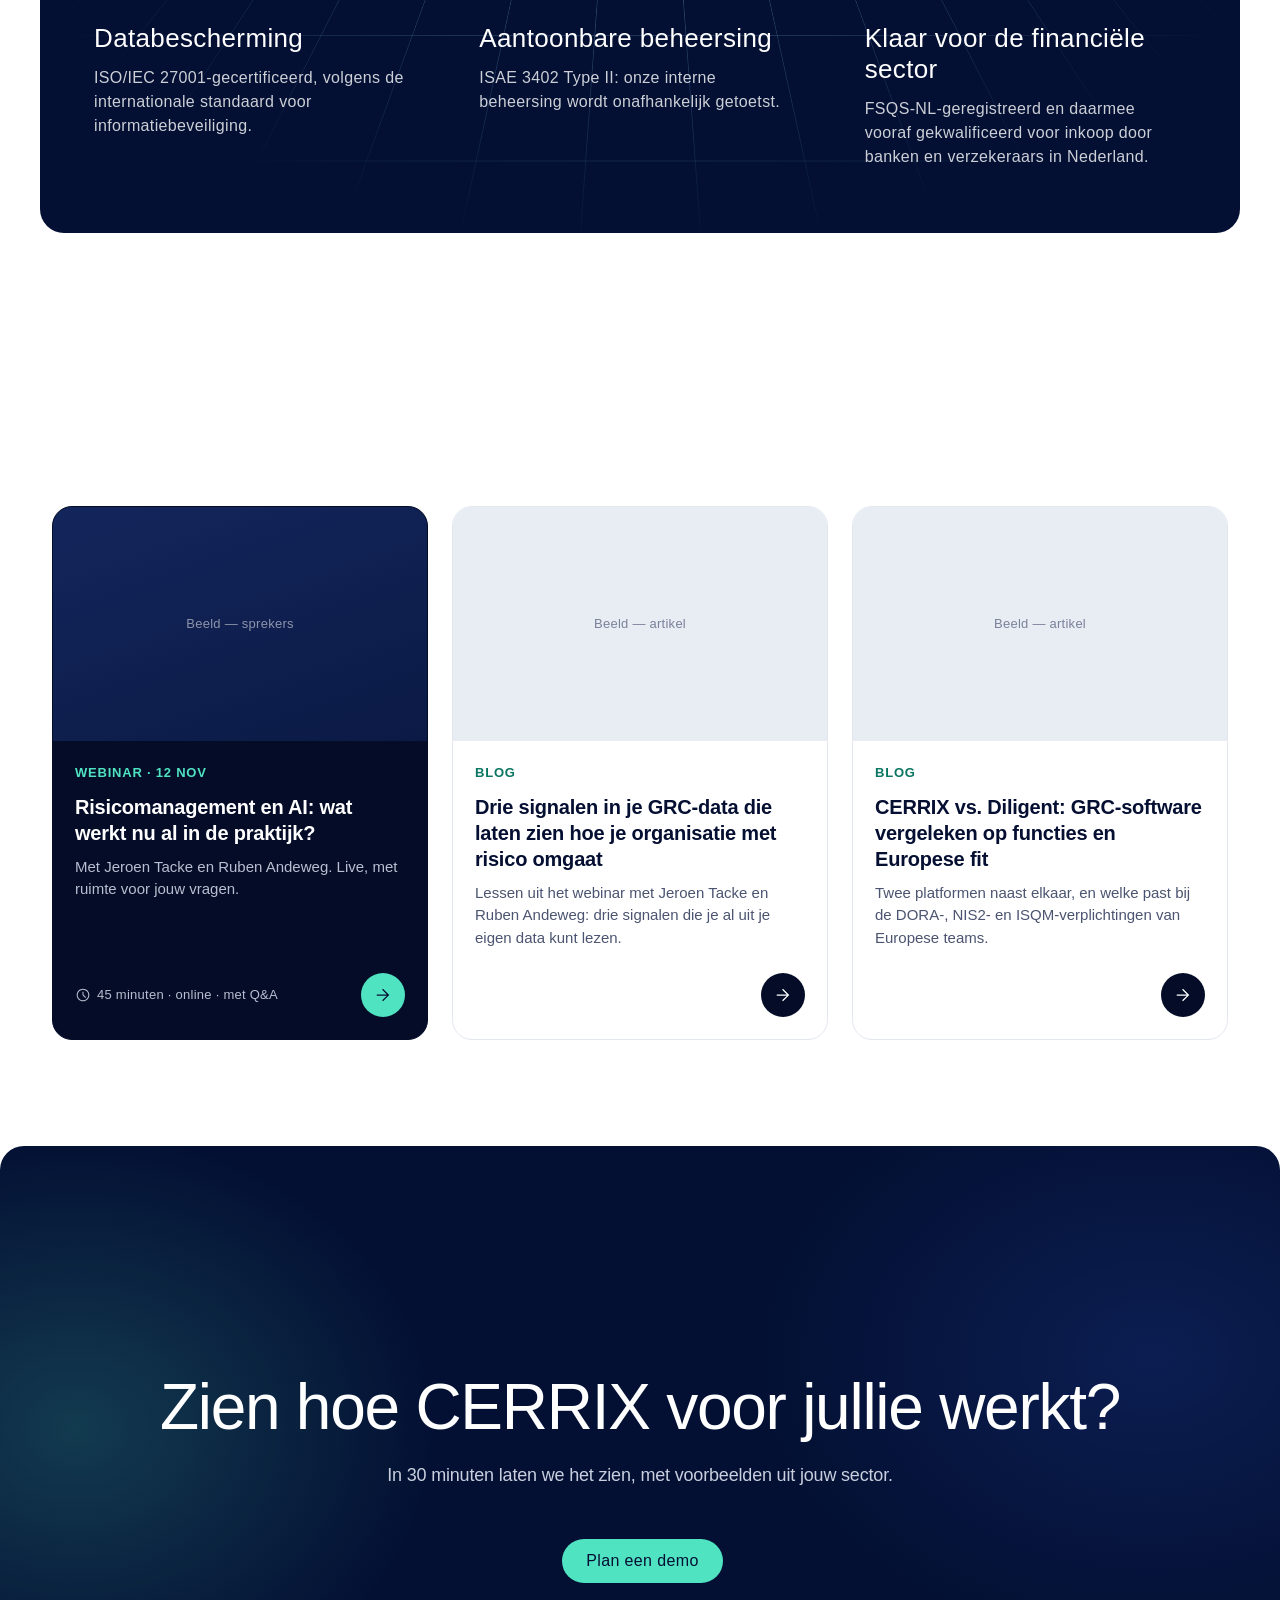
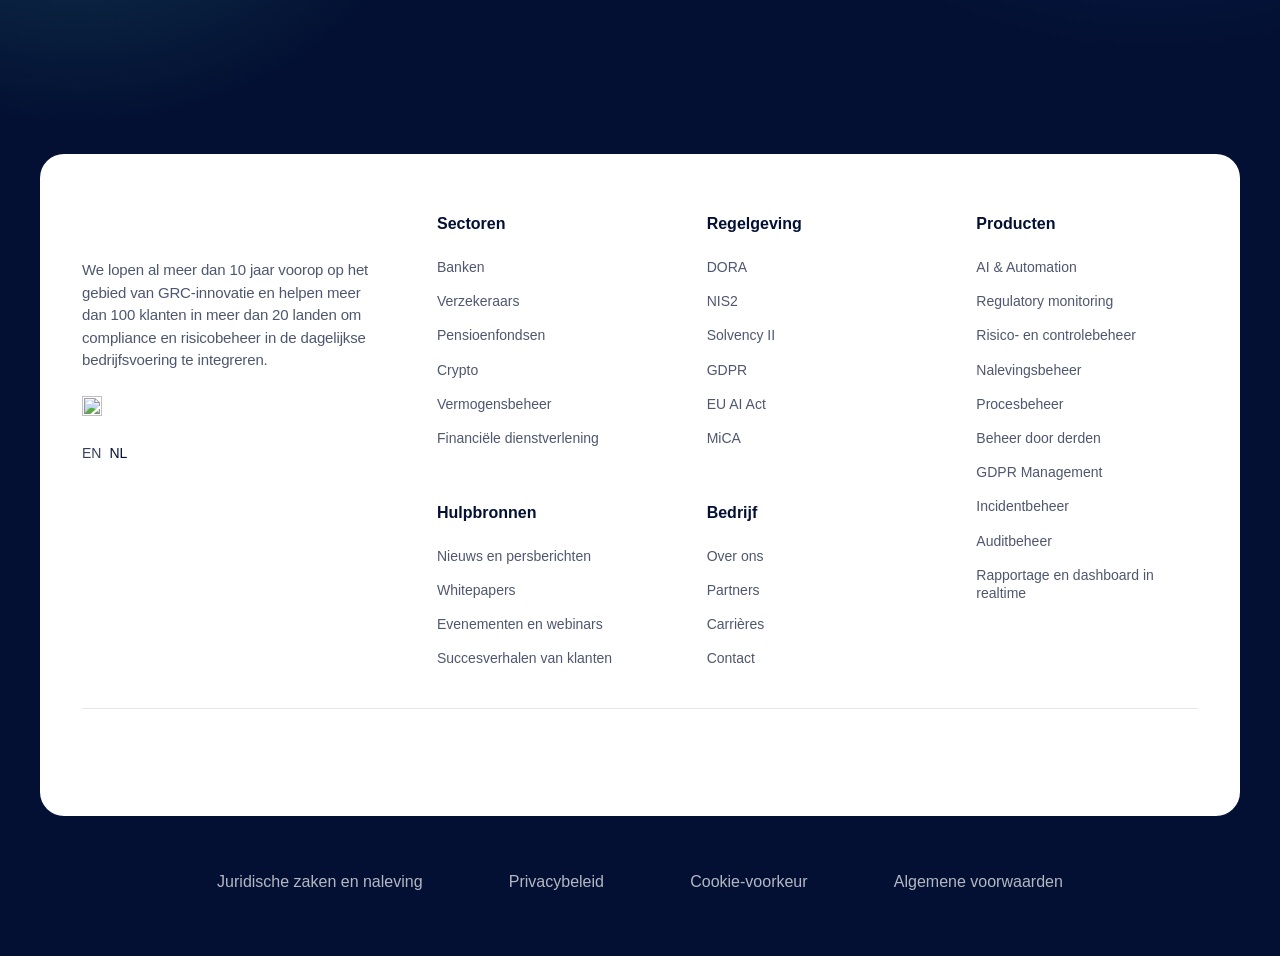
==== commit ba1f4c4b: "Prototype: 'Human in the loop' gestapeld (kop boven, groter); experiment modulegrid zonder pijltje C" ====
--- a/index.html
+++ b/index.html
@@ -119,7 +119,7 @@
         <div class="xa-slide"><strong>Bevindingen control testing</strong><ul><li><span>Bewijs ontbreekt of is onvolledig</span><i><b class="is-on" data-on="3" style="--w:100%"></b></i></li><li><span>Afwijkingsnorm overschreden</span><i><b class="is-on" data-on="3" style="--w:67%"></b></i></li><li><span>Uitvoering niet aantoonbaar</span><i><b class="is-on" data-on="3" style="--w:50%"></b></i></li></ul></div></div></div>
       <p class="hp-fast"><svg class="cx-ic" fill="currentColor" data-icon="bolt" xmlns="http://www.w3.org/2000/svg" height="18" viewBox="0 -960 960 960" width="18"><path d="m422-232 207-248H469l29-227-185 267h139l-30 208Zm-78.92 129.69 40-277.69h-185l329.61-475.77h49.23L537.31-540H757.3L392.31-102.31h-49.23ZM471-470Z"/></svg> Vanuit de AI-assistent die je al gebruikt</p></div>
   </div>
-  <p class="hp-ai-hitl"><svg class="cx-ic" fill="currentColor" data-icon="person" xmlns="http://www.w3.org/2000/svg" height="20" viewBox="0 -960 960 960" width="20"><path d="M381.04-533.35Q340-574.38 340-632.31q0-57.92 41.04-98.96 41.04-41.04 98.96-41.04 57.92 0 98.96 41.04Q620-690.23 620-632.31q0 57.93-41.04 98.96-41.04 41.04-98.96 41.04-57.92 0-98.96-41.04ZM180-187.69v-88.93q0-29.38 15.96-54.42 15.96-25.04 42.66-38.5 59.3-29.07 119.65-43.61 60.35-14.54 121.73-14.54t121.73 14.54q60.35 14.54 119.65 43.61 26.7 13.46 42.66 38.5Q780-306 780-276.62v88.93H180Zm60-60h480v-28.93q0-12.15-7.04-22.5-7.04-10.34-19.11-16.88-51.7-25.46-105.42-38.58Q534.7-367.69 480-367.69q-54.7 0-108.43 13.11-53.72 13.12-105.42 38.58-12.07 6.54-19.11 16.88-7.04 10.35-7.04 22.5v28.93Zm296.5-328.12q23.5-23.5 23.5-56.5t-23.5-56.5q-23.5-23.5-56.5-23.5t-56.5 23.5q-23.5 23.5-23.5 56.5t23.5 56.5q23.5 23.5 56.5 23.5t56.5-23.5Zm-56.5-56.5Zm0 384.62Z"/></svg><span><strong>Human in the loop.</strong> AI maakt het voorstel, jij beslist.</span></p>
+  <p class="hp-ai-hitl xa-hitl"><strong><svg class="cx-ic" fill="currentColor" data-icon="person" xmlns="http://www.w3.org/2000/svg" height="22" viewBox="0 -960 960 960" width="22"><path d="M381.04-533.35Q340-574.38 340-632.31q0-57.92 41.04-98.96 41.04-41.04 98.96-41.04 57.92 0 98.96 41.04Q620-690.23 620-632.31q0 57.93-41.04 98.96-41.04 41.04-98.96 41.04-57.92 0-98.96-41.04ZM180-187.69v-88.93q0-29.38 15.96-54.42 15.96-25.04 42.66-38.5 59.3-29.07 119.65-43.61 60.35-14.54 121.73-14.54t121.73 14.54q60.35 14.54 119.65 43.61 26.7 13.46 42.66 38.5Q780-306 780-276.62v88.93H180Zm60-60h480v-28.93q0-12.15-7.04-22.5-7.04-10.34-19.11-16.88-51.7-25.46-105.42-38.58Q534.7-367.69 480-367.69q-54.7 0-108.43 13.11-53.72 13.12-105.42 38.58-12.07 6.54-19.11 16.88-7.04 10.35-7.04 22.5v28.93Zm296.5-328.12q23.5-23.5 23.5-56.5t-23.5-56.5q-23.5-23.5-56.5-23.5t-56.5 23.5q-23.5 23.5-23.5 56.5t23.5 56.5q23.5 23.5 56.5 23.5t56.5-23.5Zm-56.5-56.5Zm0 384.62Z"/></svg>Human in the loop</strong><span>AI maakt het voorstel, jij beslist.</span></p>
 </div></section>
 <section class="hp-sec hp-s6" data-sec="6" data-goal="bewijs" data-name="6 · Klantverhaal"><div class="wf-container">
   <h2 class="wf-h2">Zo werken klanten met CERRIX</h2>
--- a/x-ai.css
+++ b/x-ai.css
@@ -137,3 +137,8 @@
 .ds .xa-slide li:nth-child(1) b { background: #0a7560; }
 .ds .xa-slide li:nth-child(2) b { background: #ff8a3d; }
 .ds .xa-slide li:nth-child(3) b { background: var(--ds-ink); }
+
+/* 19-11 (2), klant: 'Human in the loop' gestapeld — kop (met icoon) boven, iets groter; de zin eronder blijft zoals hij was (17px) */
+.ds .xa .hp-ai-hitl.xa-hitl { flex-direction: column; gap: 4px; text-align: center; }
+.ds .xa-hitl strong { display: inline-flex; align-items: center; gap: 8px; font-size: 20px; font-weight: 600; color: #fff; }
+.ds .xa-hitl strong svg { fill: var(--ds-teal); }
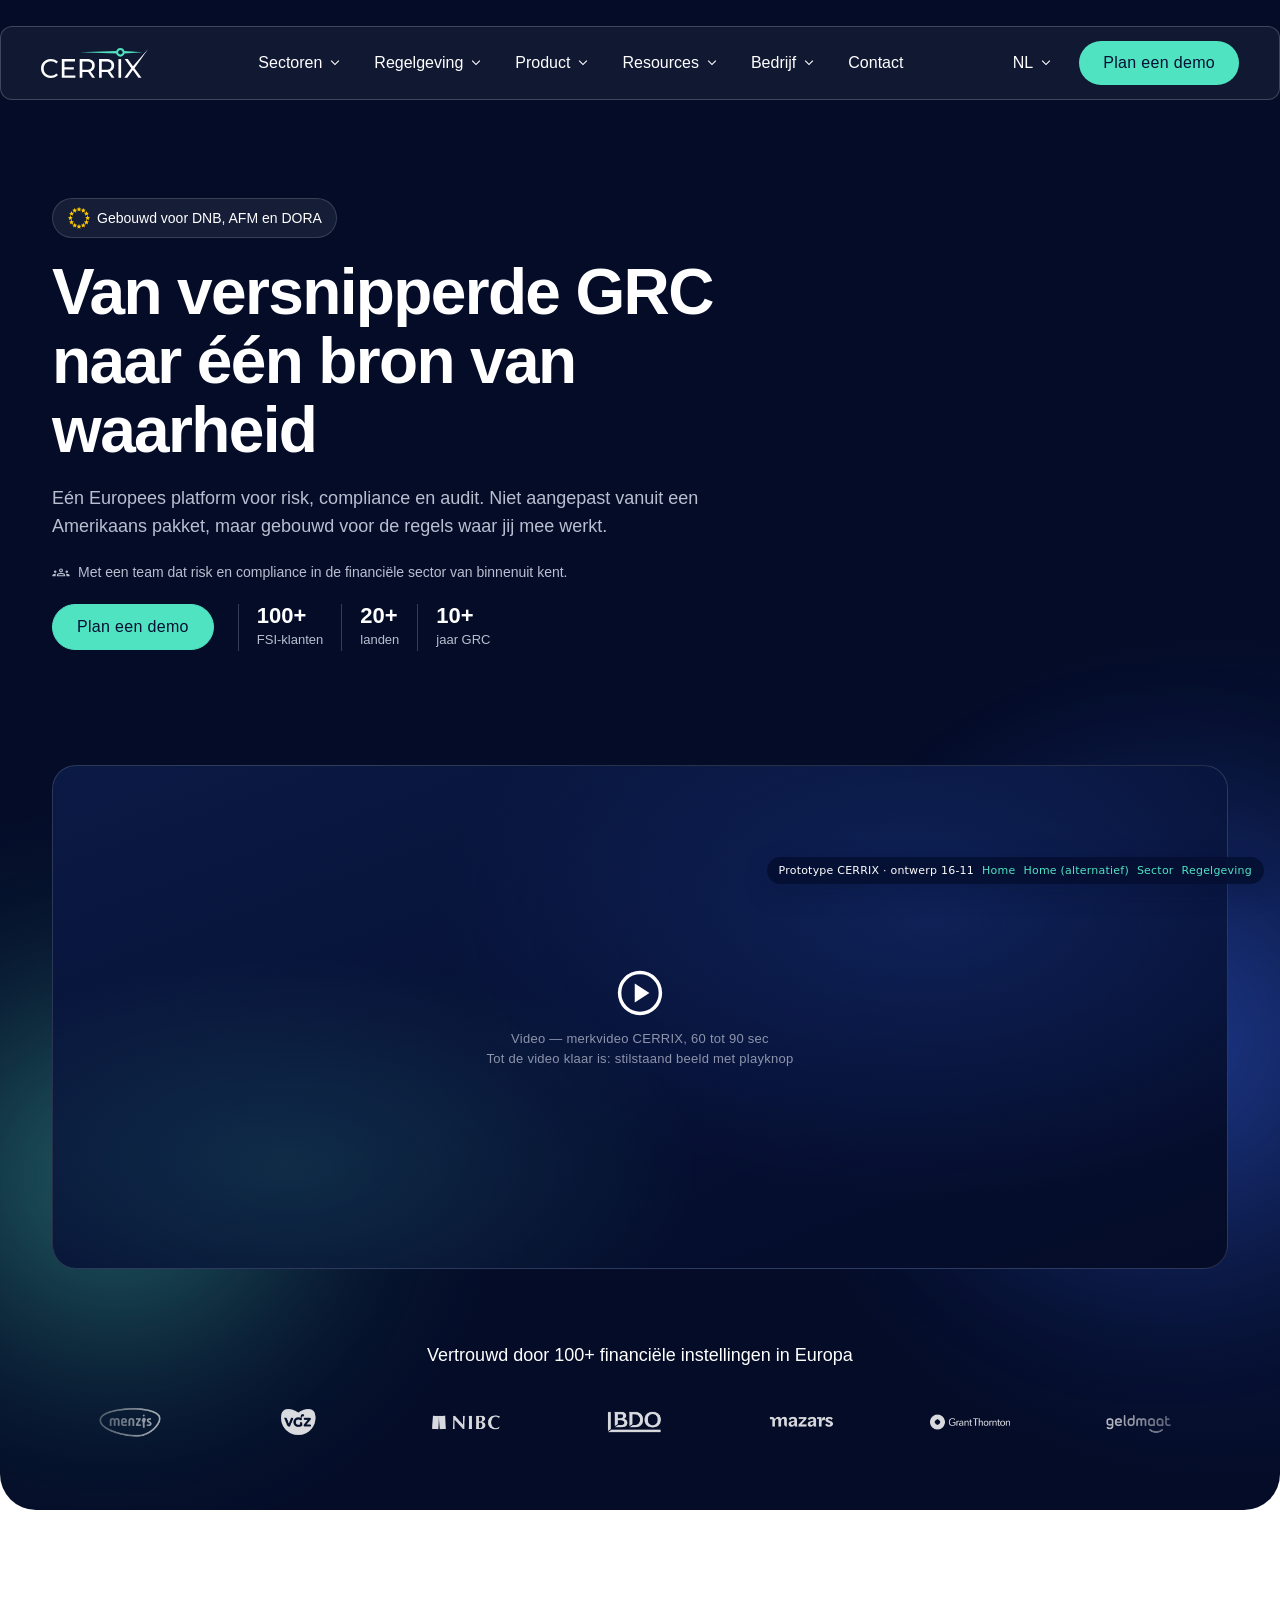
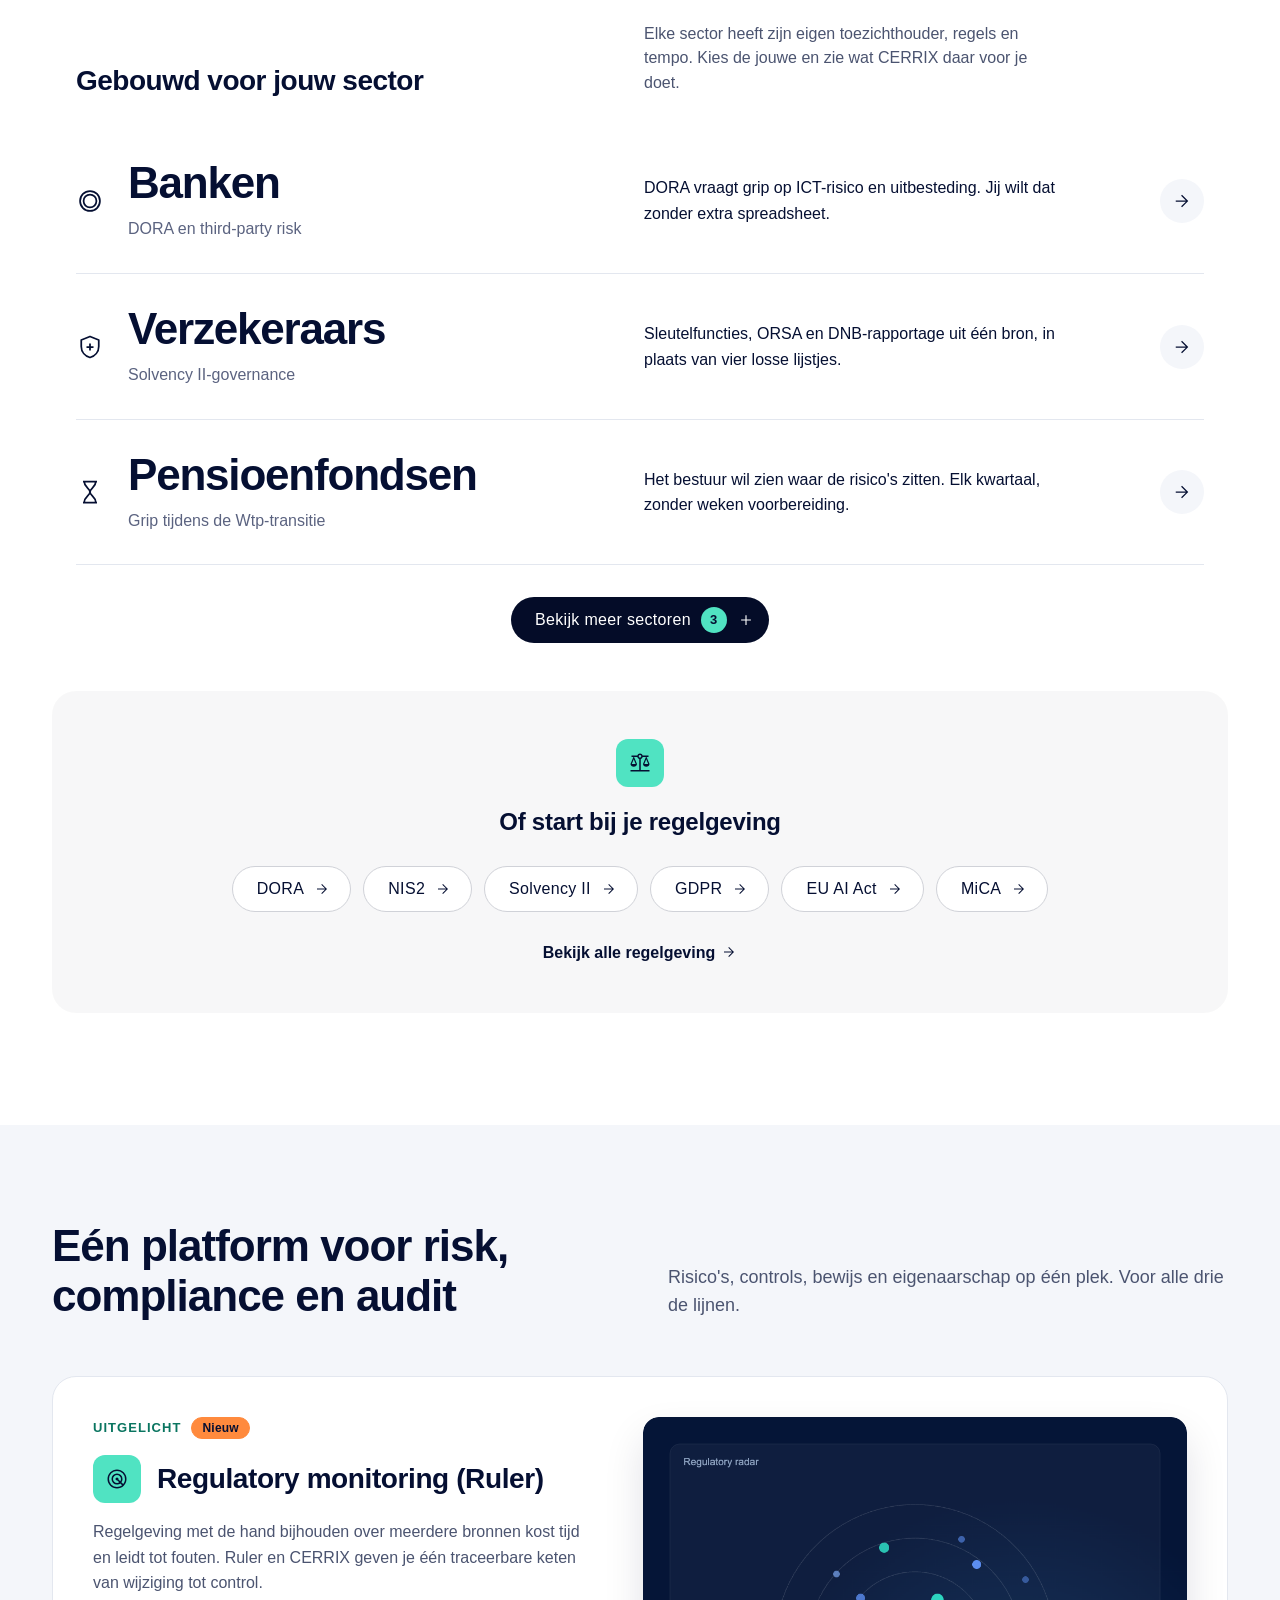
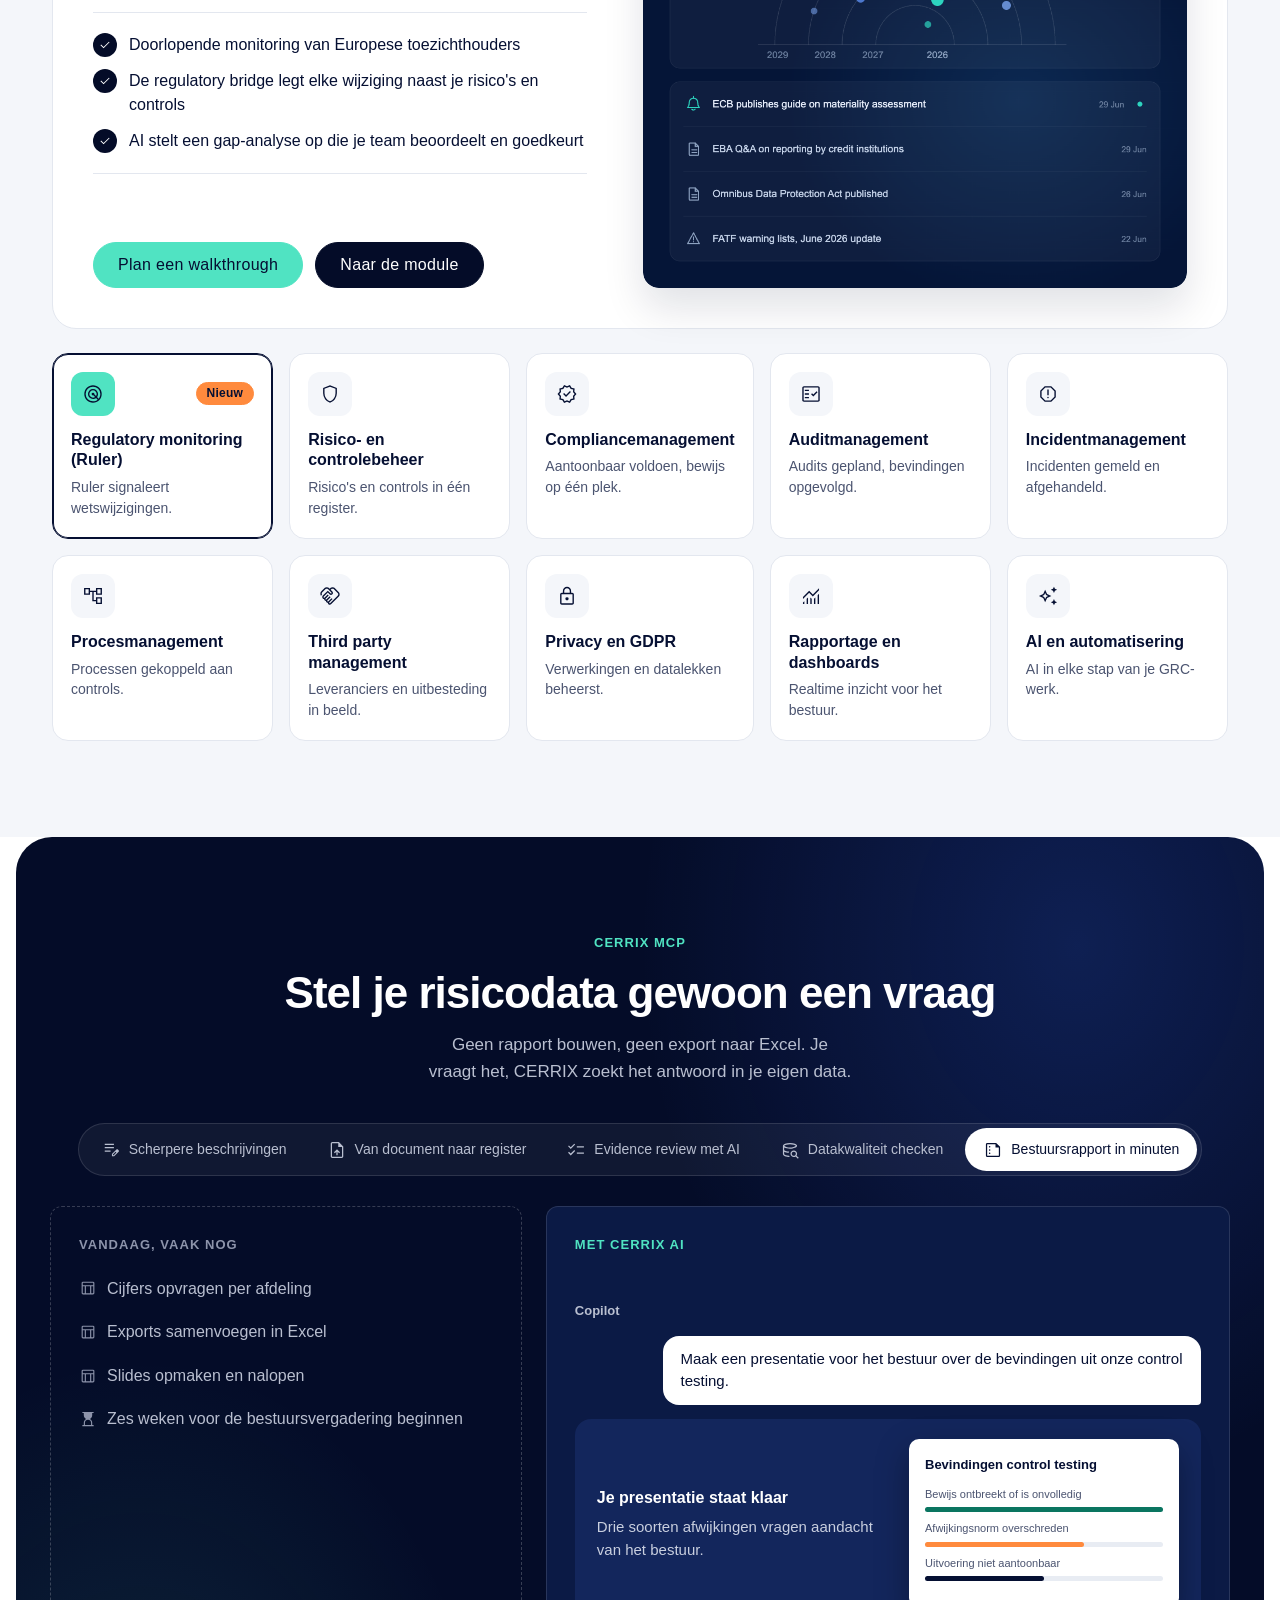
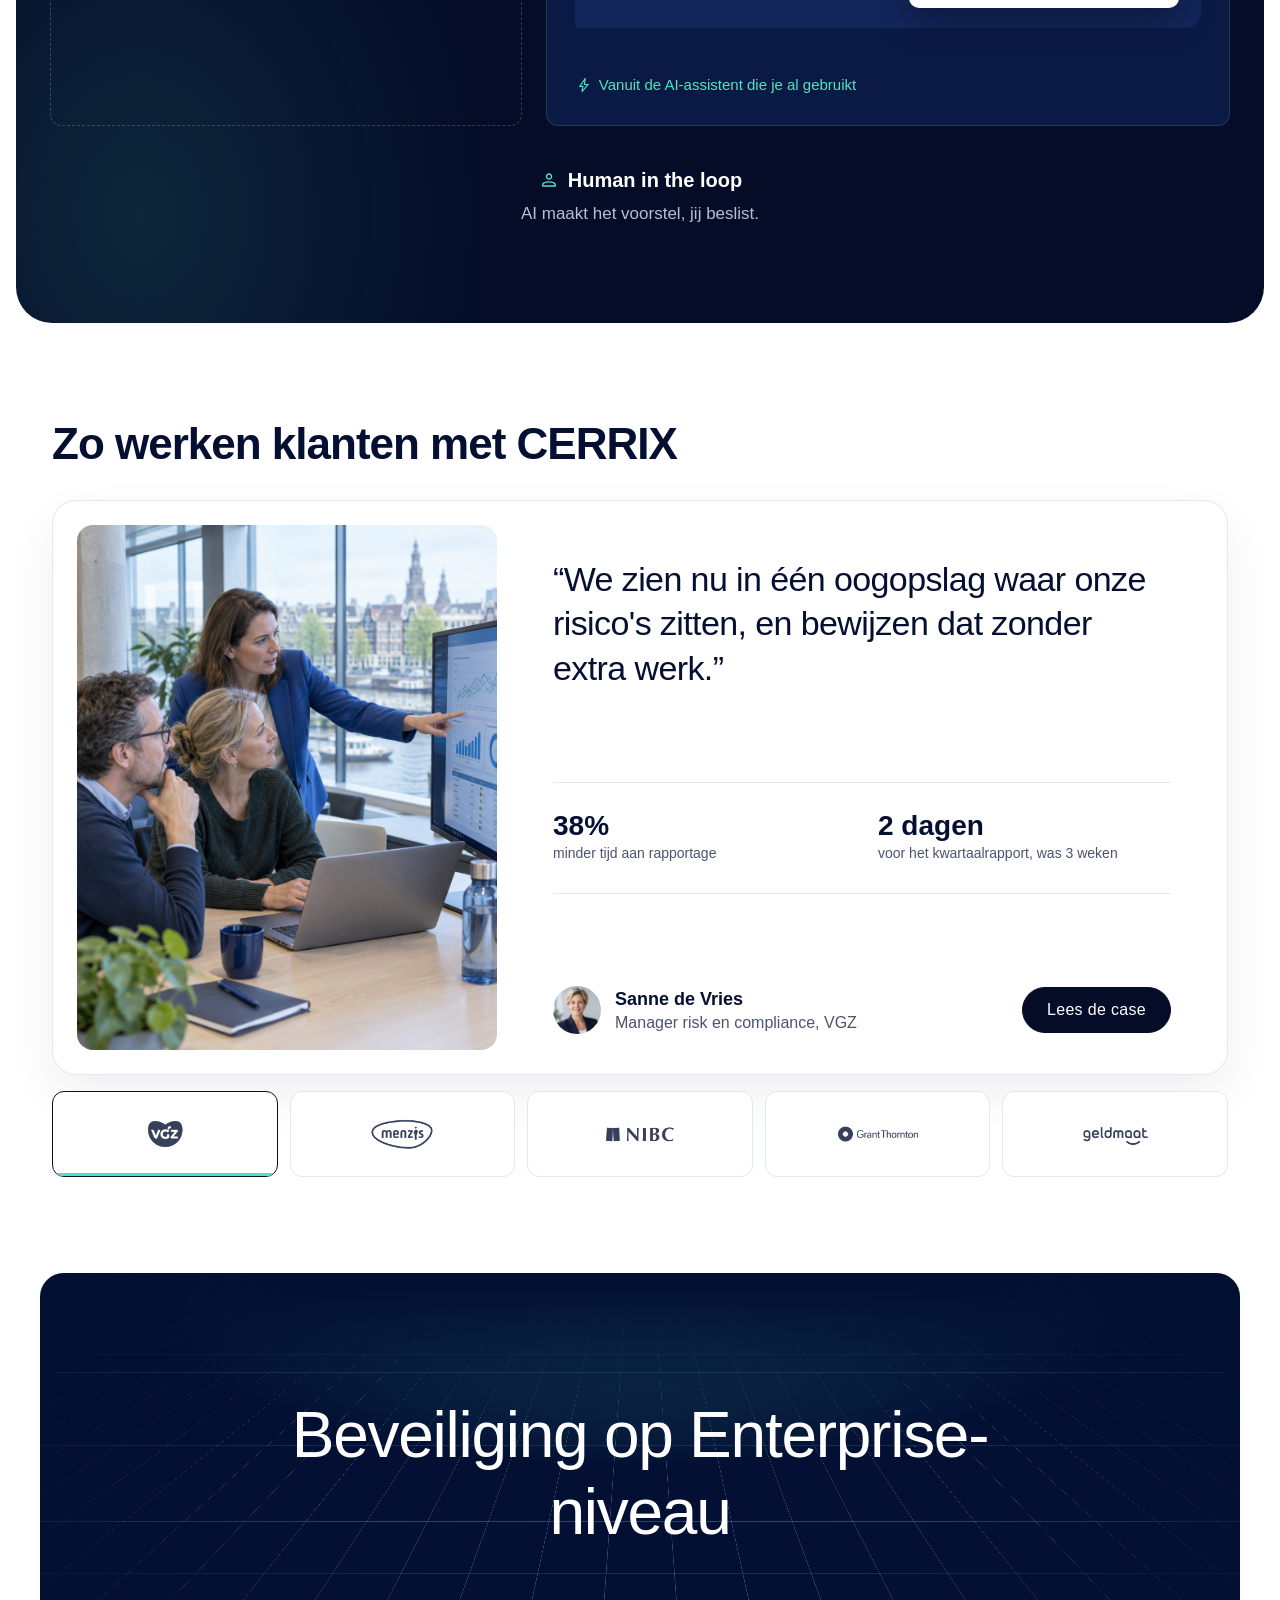
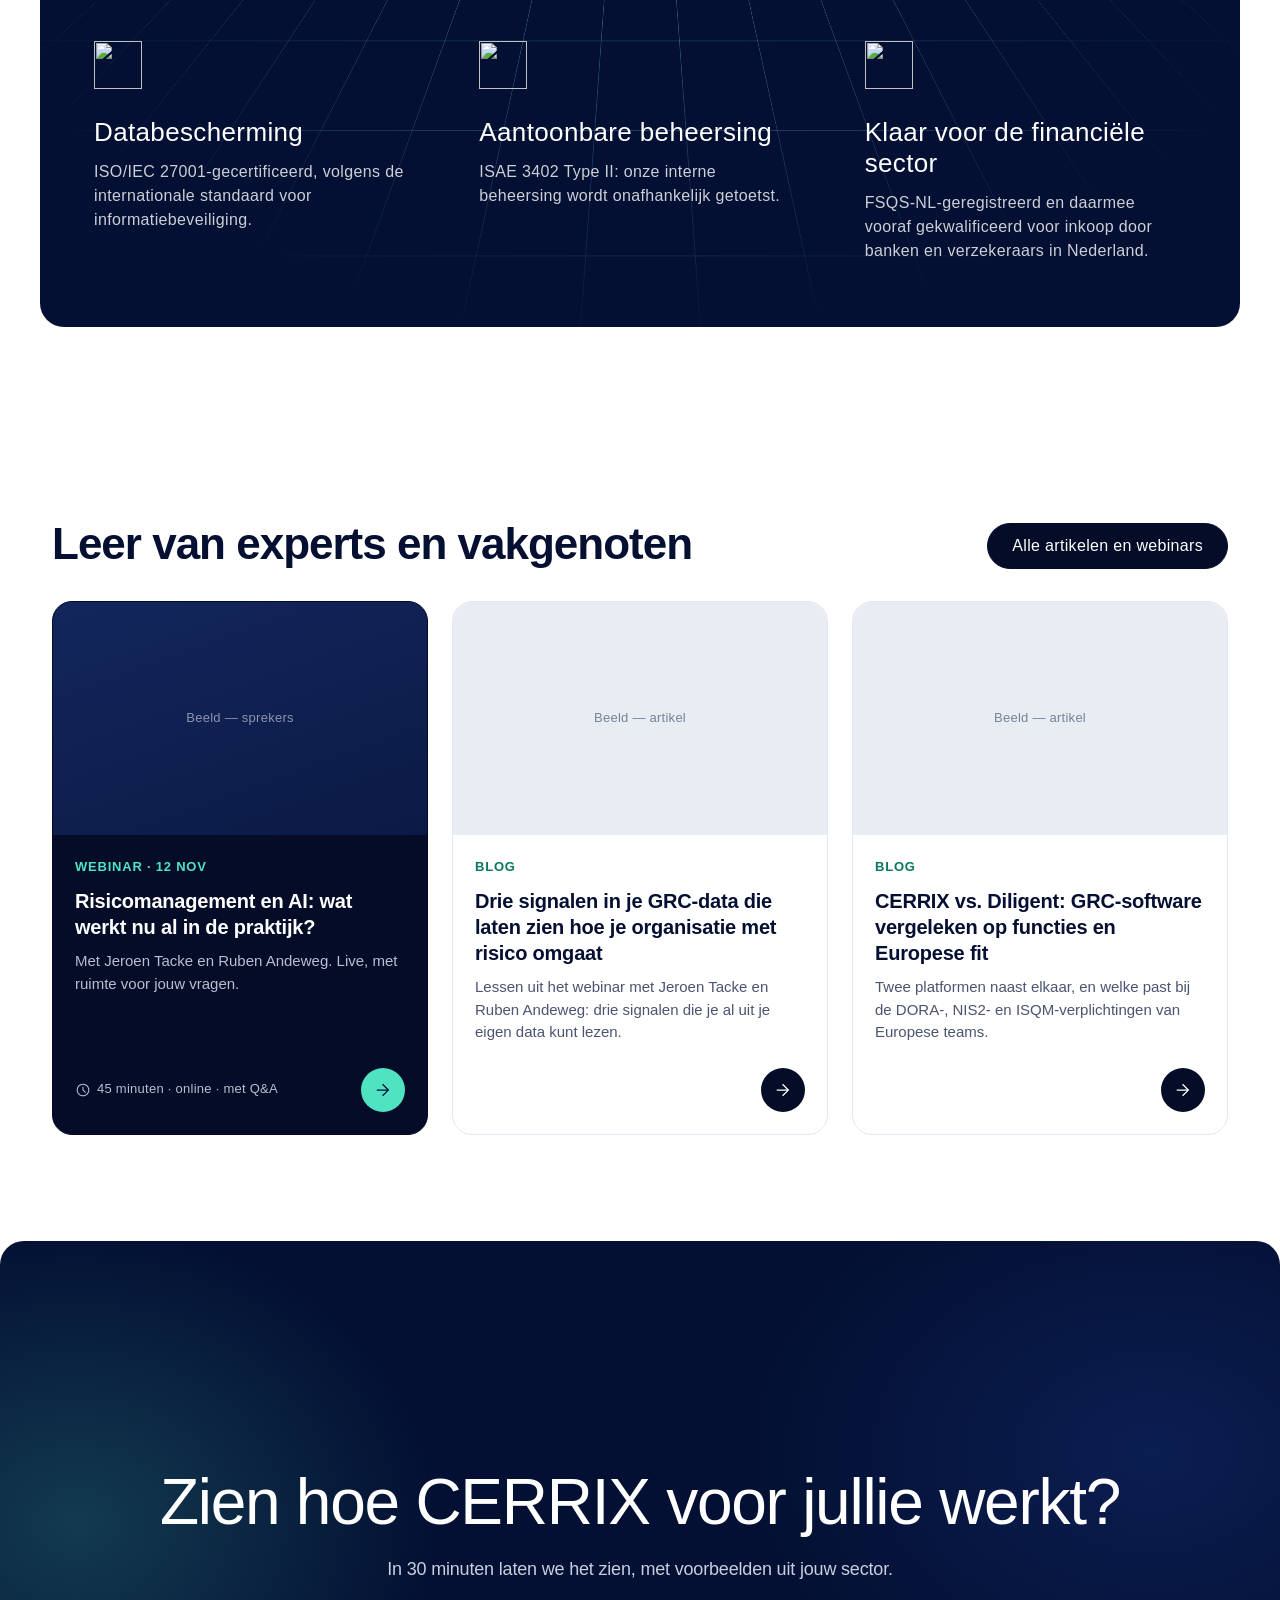
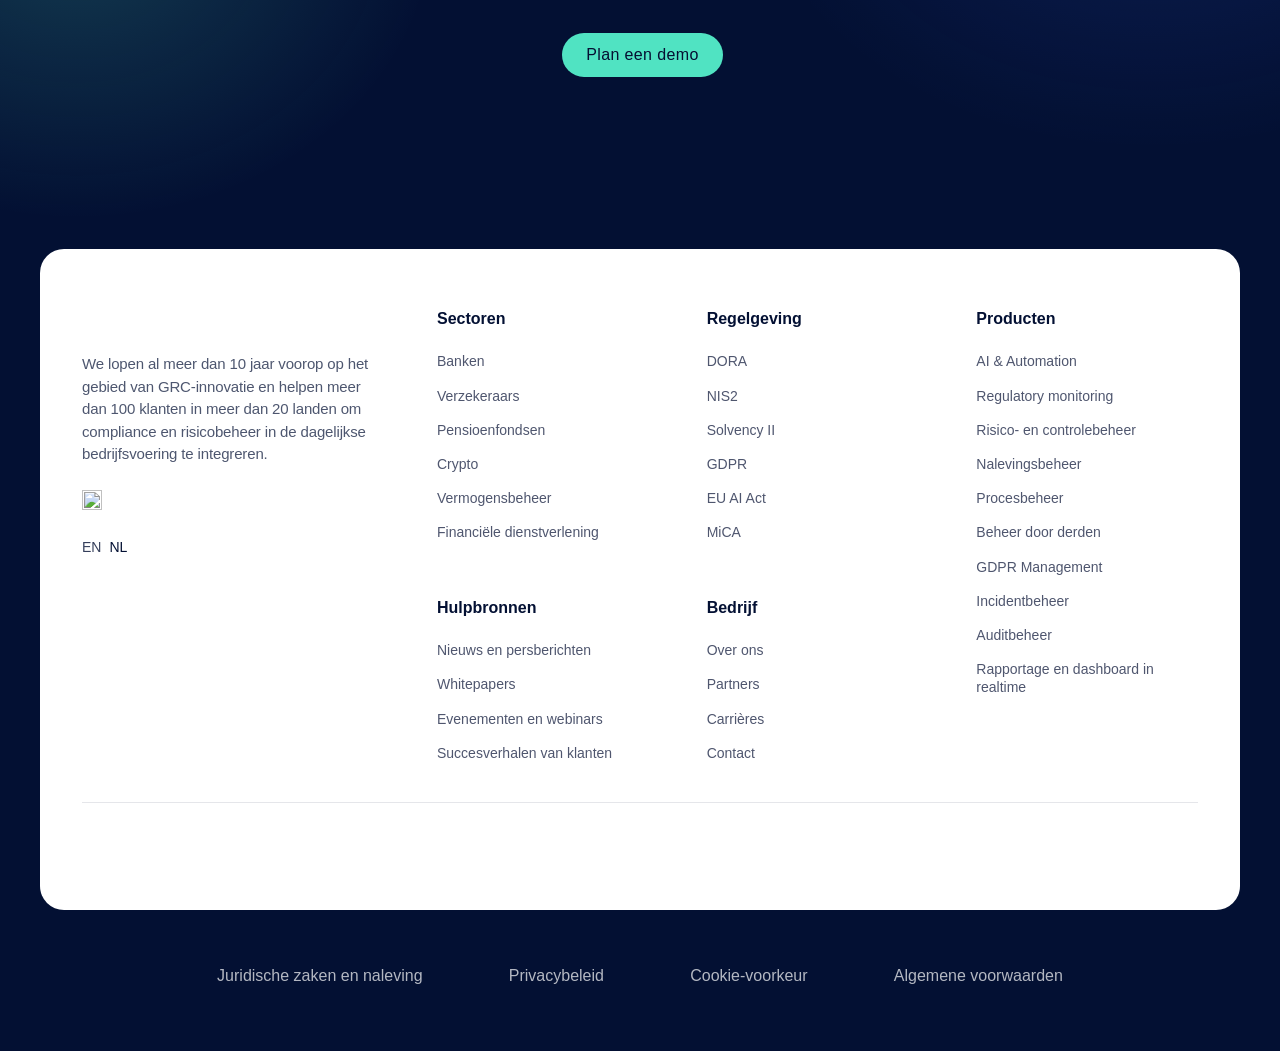
==== commit 22b1e4bd: "Prototype: homepage-blok 4 = modulegrid als tabs (klik op een kaart wisselt het vlak; Ruler in de li" ====
--- a/index.html
+++ b/index.html
@@ -75,14 +75,12 @@
   </a><button class="hp-more" type="button">Bekijk meer sectoren<span class="hp-more-count">3</span><svg class="cx-ic" fill="currentColor" data-icon="add" xmlns="http://www.w3.org/2000/svg" height="18" viewBox="0 -960 960 960" width="18"><path d="M450-450H220v-60h230v-230h60v230h230v60H510v230h-60v-230Z"/></svg></button></div>
   <div class="hp-regs"><span class="ds-tile hp-regs-tile"><svg class="cx-ic" fill="currentColor" data-icon="balance" xmlns="http://www.w3.org/2000/svg" height="24" viewBox="0 -960 960 960" width="24"><path d="M100-140v-60h350v-444.69q-27.15-7.08-47.5-26.85-20.35-19.77-27.81-48.46H242.31L360-435.77q-1.15 45-39.08 76.54Q283-327.69 230-327.69t-90.92-31.54q-37.92-31.54-39.08-76.54L217.69-720H140v-60h234.69q9.31-34.23 38.19-57.11Q441.77-860 480-860q38.23 0 67.12 22.89Q576-814.23 585.31-780H820v60h-77.69L860-435.77q-1.16 45-39.08 76.54Q783-327.69 730-327.69t-90.92-31.54q-37.93-31.54-39.08-76.54L717.69-720H585.31q-7.46 28.69-27.81 48.46-20.35 19.77-47.5 26.85V-200h350v60H100Zm552.31-297.69h155.38L730-625.15l-77.69 187.46Zm-500 0h155.38L230-625.15l-77.69 187.46ZM480-700q20.85 0 35.42-14.58Q530-729.15 530-750t-14.58-35.42Q500.85-800 480-800t-35.42 14.58Q430-770.85 430-750t14.58 35.42Q459.15-700 480-700Z"/></svg></span><span class="wf-small">Of start bij je regelgeving</span><div class="wf-pills"><a class="wf-pill hp-reg-btn" href="#">DORA<svg class="cx-ic" fill="currentColor" data-icon="arrow_forward" xmlns="http://www.w3.org/2000/svg" height="16" viewBox="0 -960 960 960" width="16"><path d="M665.08-450H180v-60h485.08L437.23-737.85 480-780l300 300-300 300-42.77-42.15L665.08-450Z"/></svg></a><a class="wf-pill hp-reg-btn" href="#">NIS2<svg class="cx-ic" fill="currentColor" data-icon="arrow_forward" xmlns="http://www.w3.org/2000/svg" height="16" viewBox="0 -960 960 960" width="16"><path d="M665.08-450H180v-60h485.08L437.23-737.85 480-780l300 300-300 300-42.77-42.15L665.08-450Z"/></svg></a><a class="wf-pill hp-reg-btn" href="#">Solvency II<svg class="cx-ic" fill="currentColor" data-icon="arrow_forward" xmlns="http://www.w3.org/2000/svg" height="16" viewBox="0 -960 960 960" width="16"><path d="M665.08-450H180v-60h485.08L437.23-737.85 480-780l300 300-300 300-42.77-42.15L665.08-450Z"/></svg></a><a class="wf-pill hp-reg-btn" href="#">GDPR<svg class="cx-ic" fill="currentColor" data-icon="arrow_forward" xmlns="http://www.w3.org/2000/svg" height="16" viewBox="0 -960 960 960" width="16"><path d="M665.08-450H180v-60h485.08L437.23-737.85 480-780l300 300-300 300-42.77-42.15L665.08-450Z"/></svg></a><a class="wf-pill hp-reg-btn" href="#">EU AI Act<svg class="cx-ic" fill="currentColor" data-icon="arrow_forward" xmlns="http://www.w3.org/2000/svg" height="16" viewBox="0 -960 960 960" width="16"><path d="M665.08-450H180v-60h485.08L437.23-737.85 480-780l300 300-300 300-42.77-42.15L665.08-450Z"/></svg></a><a class="wf-pill hp-reg-btn" href="#">MiCA<svg class="cx-ic" fill="currentColor" data-icon="arrow_forward" xmlns="http://www.w3.org/2000/svg" height="16" viewBox="0 -960 960 960" width="16"><path d="M665.08-450H180v-60h485.08L437.23-737.85 480-780l300 300-300 300-42.77-42.15L665.08-450Z"/></svg></a></div><a class="cx-link hp-regs-all" href="#">Bekijk alle regelgeving <svg class="cx-ic" fill="currentColor" data-icon="arrow_forward" xmlns="http://www.w3.org/2000/svg" height="16" viewBox="0 -960 960 960" width="16"><path d="M665.08-450H180v-60h485.08L437.23-737.85 480-780l300 300-300 300-42.77-42.15L665.08-450Z"/></svg></a></div>
 </div></section>
-<section class="hp-sec hp-s4" data-sec="4" data-goal="product" data-name="4 · Product"><div class="wf-container">
+<section class="hp-sec hp-s4" data-sec="4" data-goal="product" data-name="4 · Product"><div class="wf-container xm" data-live>
   <div class="wf-section-head"><h2 class="wf-h2">Eén platform voor risk, compliance en audit</h2><p class="wf-lead">Risico's, controls, bewijs en eigenaarschap op één plek. Voor alle drie de lijnen.</p></div>
-  <div class="hp-mg-feature"><div class="hp-mg-copy"><div class="hp-mg-top"><div class="hp-mg-label"><p class="wf-eyebrow">Uitgelicht</p><em class="cx-tag">Nieuw</em></div>
-    <div class="px-title"><span class="ds-tile"><svg class="cx-ic" fill="currentColor" data-icon="radar" xmlns="http://www.w3.org/2000/svg" height="24" viewBox="0 -960 960 960" width="24"><path d="M331.86-129.92q-69.37-29.92-120.68-81.21-51.31-51.29-81.25-120.63Q100-401.1 100-479.93q0-78.84 29.92-148.21t81.21-120.68q51.29-51.31 120.63-81.25Q401.1-860 479.93-860q78.84 0 148.21 29.92t120.68 81.21q51.31 51.29 81.25 120.63Q860-558.9 860-480.07q0 78.84-29.92 148.21t-81.21 120.68q-51.29 51.31-120.63 81.25Q558.9-100 480.07-100q-78.84 0-148.21-29.92ZM480-160q58.5 0 110.21-19.42 51.71-19.43 93.48-54.12l-70.84-70.85q-27.47 21-61.48 32.7Q517.36-260 480-260q-91.67 0-155.83-64.14Q260-388.28 260-479.91q0-91.63 64.14-155.86Q388.28-700 479.91-700q91.63 0 155.86 64.17Q700-571.67 700-480q0 37.46-12 71.68-12 34.22-33 61.78l70.85 70.85q34.69-41.77 54.42-93.69Q800-421.31 800-480q0-134-93-227t-227-93q-134 0-227 93t-93 227q0 134 93 227t227 93Zm0-160q24.55 0 47.43-7.23t42.03-20.54L495-422.23q-3.73 1.48-7.46 1.86-3.73.37-7.46.37-24.62 0-42.35-17.73T420-480q0-24.54 17.73-42.27Q455.46-540 480-540q24.54 0 42.27 17.73Q540-504.54 540-480.08q0 4.45-.37 8.53-.38 4.07-1.86 7.78l73.84 73.85q13.31-19.16 20.85-41.87Q640-454.51 640-480q0-66-47-113t-113-47q-66 0-113 47t-47 113q0 66 47 113t113 47Z"/></svg></span><h3>Regulatory monitoring (Ruler)</h3></div><p class="hp-mod-desc">Regelgeving met de hand bijhouden over meerdere bronnen kost tijd en leidt tot fouten. Ruler en CERRIX geven je één traceerbare keten van wijziging tot control.</p><ul class="hp-usps"><li><span class="ds-check"><svg class="cx-ic" fill="currentColor" data-icon="check" xmlns="http://www.w3.org/2000/svg" height="18" viewBox="0 -960 960 960" width="18"><path d="M382-253.85 168.62-467.23 211.38-510 382-339.38 748.62-706l42.76 42.77L382-253.85Z"/></svg></span><span>Doorlopende monitoring van Europese toezichthouders</span></li><li><span class="ds-check"><svg class="cx-ic" fill="currentColor" data-icon="check" xmlns="http://www.w3.org/2000/svg" height="18" viewBox="0 -960 960 960" width="18"><path d="M382-253.85 168.62-467.23 211.38-510 382-339.38 748.62-706l42.76 42.77L382-253.85Z"/></svg></span><span>De regulatory bridge legt elke wijziging naast je risico's en controls</span></li><li><span class="ds-check"><svg class="cx-ic" fill="currentColor" data-icon="check" xmlns="http://www.w3.org/2000/svg" height="18" viewBox="0 -960 960 960" width="18"><path d="M382-253.85 168.62-467.23 211.38-510 382-339.38 748.62-706l42.76 42.77L382-253.85Z"/></svg></span><span>AI stelt een gap-analyse op die je team beoordeelt en goedkeurt</span></li></ul></div>
-    <div class="wf-row px-actions"><a class="wf-btn" href="#">Plan een walkthrough</a><a class="wf-btn wf-btn--secondary" href="#">Naar de module</a></div></div>
-    <div class="hp-mg-img"><img class="ds-shot" src="assets/prod-ruler.png" alt=""></div></div>
-  <div class="hp-mg-grid"><a class="hp-mg-card" href="#"><span class="ds-tile"><svg class="cx-ic" fill="currentColor" data-icon="shield" xmlns="http://www.w3.org/2000/svg" height="24" viewBox="0 -960 960 960" width="24"><path d="M480-100.77q-129.77-35.39-214.88-152.77Q180-370.92 180-516v-230.15l300-112.31 300 112.31V-516q0 145.08-85.12 262.46Q609.77-136.16 480-100.77Zm0-63.23q104-33 172-132t68-220v-189l-240-89.62L240-705v189q0 121 68 220t172 132Zm0-315.62Z"/></svg></span><strong>Risico- en controlebeheer</strong><span>Risico's en controls in één register.</span><span class="hp-mg-go"><svg class="cx-ic" fill="currentColor" data-icon="arrow_forward" xmlns="http://www.w3.org/2000/svg" height="16" viewBox="0 -960 960 960" width="16"><path d="M665.08-450H180v-60h485.08L437.23-737.85 480-780l300 300-300 300-42.77-42.15L665.08-450Z"/></svg></span></a><a class="hp-mg-card" href="#"><span class="ds-tile"><svg class="cx-ic" fill="currentColor" data-icon="verified" xmlns="http://www.w3.org/2000/svg" height="24" viewBox="0 -960 960 960" width="24"><path d="m352.46-85.39-71.38-120.3-135.54-29.7 13.23-139.53L66.93-480l91.84-105.08-13.23-139.53 135.54-29.7 71.38-120.3L480-820.46l127.54-54.15 71.38 120.3 135.54 29.7-13.23 139.53L893.07-480l-91.84 105.08 13.23 139.53-135.54 29.7-71.38 120.3L480-139.54 352.46-85.39ZM378-162l102-43.23L583.23-162 640-258l110-25.23L740-396l74-84-74-85.23L750-678l-110-24-58-96-102 43.23L376.77-798 320-702l-110 24 10 112.77L146-480l74 84-10 114 110 24 58 96Zm102-318Zm-42 128.15L650.15-564 608-607.38l-170 170-86-84.77L309.85-480 438-351.85Z"/></svg></span><strong>Compliancemanagement</strong><span>Aantoonbaar voldoen, bewijs op één plek.</span><span class="hp-mg-go"><svg class="cx-ic" fill="currentColor" data-icon="arrow_forward" xmlns="http://www.w3.org/2000/svg" height="16" viewBox="0 -960 960 960" width="16"><path d="M665.08-450H180v-60h485.08L437.23-737.85 480-780l300 300-300 300-42.77-42.15L665.08-450Z"/></svg></span></a><a class="hp-mg-card" href="#"><span class="ds-tile"><svg class="cx-ic" fill="currentColor" data-icon="fact_check" xmlns="http://www.w3.org/2000/svg" height="24" viewBox="0 -960 960 960" width="24"><path d="M172.31-140Q142-140 121-161q-21-21-21-51.31v-535.38Q100-778 121-799q21-21 51.31-21h615.38Q818-820 839-799q21 21 21 51.31v535.38Q860-182 839-161q-21 21-51.31 21H172.31Zm0-60h615.38q4.62 0 8.46-3.85 3.85-3.84 3.85-8.46v-535.38q0-4.62-3.85-8.46-3.84-3.85-8.46-3.85H172.31q-4.62 0-8.46 3.85-3.85 3.84-3.85 8.46v535.38q0 4.62 3.85 8.46 3.84 3.85 8.46 3.85ZM210-290h180v-60H210v60Zm372-84.23L765.77-558 723-600.77l-141 142-57-57L483.23-473 582-374.23ZM210-450h180v-60H210v60Zm0-160h180v-60H210v60Zm-50 410v-560 560Z"/></svg></span><strong>Auditmanagement</strong><span>Audits gepland, bevindingen opgevolgd.</span><span class="hp-mg-go"><svg class="cx-ic" fill="currentColor" data-icon="arrow_forward" xmlns="http://www.w3.org/2000/svg" height="16" viewBox="0 -960 960 960" width="16"><path d="M665.08-450H180v-60h485.08L437.23-737.85 480-780l300 300-300 300-42.77-42.15L665.08-450Z"/></svg></span></a><a class="hp-mg-card" href="#"><span class="ds-tile"><svg class="cx-ic" fill="currentColor" data-icon="report" xmlns="http://www.w3.org/2000/svg" height="24" viewBox="0 -960 960 960" width="24"><path d="M480-291.54q13.73 0 23.02-9.38 9.29-9.39 9.29-22.93 0-13.53-9.29-22.92-9.29-9.38-23.02-9.38t-23.02 9.38q-9.29 9.39-9.29 22.92 0 13.54 9.29 22.93 9.29 9.38 23.02 9.38Zm-30-139.23h60v-241.54h-60v241.54ZM338.46-140 140-338.28v-283.26L338.28-820h283.26L820-621.72v283.26L621.72-140H338.46ZM364-200h232l164-164v-232L596-760H364L200-596v232l164 164Zm116-280Z"/></svg></span><strong>Incidentmanagement</strong><span>Incidenten gemeld en afgehandeld.</span><span class="hp-mg-go"><svg class="cx-ic" fill="currentColor" data-icon="arrow_forward" xmlns="http://www.w3.org/2000/svg" height="16" viewBox="0 -960 960 960" width="16"><path d="M665.08-450H180v-60h485.08L437.23-737.85 480-780l300 300-300 300-42.77-42.15L665.08-450Z"/></svg></span></a><a class="hp-mg-card" href="#"><span class="ds-tile"><svg class="cx-ic" fill="currentColor" data-icon="account_tree" xmlns="http://www.w3.org/2000/svg" height="24" viewBox="0 -960 960 960" width="24"><path d="M610-130v-120H450v-400H350v120H90v-300h260v120h260v-120h260v300H610v-120H510v340h100v-120h260v300H610ZM150-770v180-180Zm520 400v180-180Zm0-400v180-180Zm0 180h140v-180H670v180Zm0 400h140v-180H670v180ZM150-590h140v-180H150v180Z"/></svg></span><strong>Procesmanagement</strong><span>Processen gekoppeld aan controls.</span><span class="hp-mg-go"><svg class="cx-ic" fill="currentColor" data-icon="arrow_forward" xmlns="http://www.w3.org/2000/svg" height="16" viewBox="0 -960 960 960" width="16"><path d="M665.08-450H180v-60h485.08L437.23-737.85 480-780l300 300-300 300-42.77-42.15L665.08-450Z"/></svg></span></a><a class="hp-mg-card" href="#"><span class="ds-tile"><svg class="cx-ic" fill="currentColor" data-icon="handshake" xmlns="http://www.w3.org/2000/svg" height="24" viewBox="0 -960 960 960" width="24"><path d="M471.54-161.15q5.92 0 12.04-2.77 6.11-2.77 9.65-6.31l319.92-319.92q13.54-13.54 20.39-28.93 6.84-15.38 6.84-32.3 0-17.54-6.84-33.77-6.85-16.24-20.39-29.16l-160-160q-12.92-13.54-28-19.81-15.07-6.26-32.61-6.26-16.92 0-32.5 6.26-15.58 6.27-28.73 19.81l-22.93 22.93 74 74.61q13.46 12.85 19.89 29.31 6.42 16.46 6.42 34.15 0 36.62-24.46 61.08t-61.08 24.46q-17.69 0-34.27-5.85-16.57-5.84-29.42-18.69l-75.77-75.15-173.84 173.84q-4.54 4.54-6.81 10.16-2.27 5.61-2.27 11.54 0 11.07 7.54 18.92 7.54 7.85 18.61 7.85 5.93 0 12.04-2.77 6.12-2.77 9.66-6.31L380-545.61l42.15 42.15-130.77 131.38q-4.53 4.54-6.8 10.16-2.27 5.61-2.27 11.54 0 10.69 7.73 18.42 7.73 7.73 18.42 7.73 5.93 0 12.04-2.77 6.12-2.77 9.65-6.31l136-135.38 42.16 42.15-135.39 136q-4.15 3.54-6.61 9.65-2.46 6.12-2.46 12.04 0 10.7 7.73 18.43t18.42 7.73q5.92 0 11.54-2.27 5.61-2.27 10.15-6.81l136-135.38L589.85-345l-136 136q-4.54 4.54-6.81 10.54-2.27 6-2.27 11.54 0 11.07 8.23 18.42 8.23 7.35 18.54 7.35Zm-.62 59.99q-33.92 0-59.15-23.53-25.23-23.54-26.38-58.62-34-2.31-56.81-24.15-22.81-21.85-24.73-57.39-35.54-2.3-57.46-24.84-21.93-22.54-23.47-56.7-35.69-2.3-58.92-25.88-23.23-23.58-23.23-59.65 0-17.69 6.73-34.66 6.73-16.96 19.58-29.8l216.61-216 117.16 117.15q3.53 4.15 9.26 6.62 5.74 2.46 12.43 2.46 10.92 0 18.84-7.23 7.93-7.23 7.93-18.93 0-6.69-2.46-12.42-2.47-5.73-6.62-9.27L399.92-774.31q-12.92-13.54-28.19-19.81-15.27-6.26-32.81-6.26-16.92 0-32.11 6.26-15.2 6.27-28.73 19.81l-131.39 132q-10.92 10.92-17.88 25.81-6.96 14.88-8.19 30.35-1.24 12.77 1.15 25.27 2.38 12.5 8.38 23.5L86-493.23Q72.46-512.77 65.62-537q-6.85-24.23-5.62-49.15 1.23-27.62 12.46-53.35t31.46-45.96l131-131q22.47-21.85 48.89-32.88 26.42-11.04 55.5-11.04 29.07 0 55.3 11.04 26.24 11.03 48.08 32.88l22.93 22.92 22.92-22.92q22.46-21.85 48.69-32.88 26.23-11.04 55.31-11.04 29.08 0 55.5 11.04 26.42 11.03 48.27 32.88l159 159q21.84 21.85 33.46 49.73 11.61 27.88 11.61 56.96 0 29.08-11.61 55.31-11.62 26.23-33.46 48.07L535.38-128.08q-13.23 13.23-29.8 20.08-16.58 6.84-34.66 6.84Zm-113.61-532.3Z"/></svg></span><strong>Third party management</strong><span>Leveranciers en uitbesteding in beeld.</span><span class="hp-mg-go"><svg class="cx-ic" fill="currentColor" data-icon="arrow_forward" xmlns="http://www.w3.org/2000/svg" height="16" viewBox="0 -960 960 960" width="16"><path d="M665.08-450H180v-60h485.08L437.23-737.85 480-780l300 300-300 300-42.77-42.15L665.08-450Z"/></svg></span></a><a class="hp-mg-card" href="#"><span class="ds-tile"><svg class="cx-ic" fill="currentColor" data-icon="lock" xmlns="http://www.w3.org/2000/svg" height="24" viewBox="0 -960 960 960" width="24"><path d="M252.31-100q-29.92 0-51.12-21.19Q180-142.39 180-172.31v-375.38q0-29.92 21.19-51.12Q222.39-620 252.31-620H300v-80q0-74.92 52.54-127.46Q405.08-880 480-880q74.92 0 127.46 52.54Q660-774.92 660-700v80h47.69q29.92 0 51.12 21.19Q780-577.61 780-547.69v375.38q0 29.92-21.19 51.12Q737.61-100 707.69-100H252.31Zm0-60h455.38q5.39 0 8.85-3.46t3.46-8.85v-375.38q0-5.39-3.46-8.85t-8.85-3.46H252.31q-5.39 0-8.85 3.46t-3.46 8.85v375.38q0 5.39 3.46 8.85t8.85 3.46Zm277.27-150.42Q550-330.85 550-360t-20.42-49.58Q509.15-430 480-430t-49.58 20.42Q410-389.15 410-360t20.42 49.58Q450.85-290 480-290t49.58-20.42ZM360-620h240v-80q0-50-35-85t-85-35q-50 0-85 35t-35 85v80ZM240-160v-400 400Z"/></svg></span><strong>Privacy en GDPR</strong><span>Verwerkingen en datalekken beheerst.</span><span class="hp-mg-go"><svg class="cx-ic" fill="currentColor" data-icon="arrow_forward" xmlns="http://www.w3.org/2000/svg" height="16" viewBox="0 -960 960 960" width="16"><path d="M665.08-450H180v-60h485.08L437.23-737.85 480-780l300 300-300 300-42.77-42.15L665.08-450Z"/></svg></span></a><a class="hp-mg-card" href="#"><span class="ds-tile"><svg class="cx-ic" fill="currentColor" data-icon="monitoring" xmlns="http://www.w3.org/2000/svg" height="24" viewBox="0 -960 960 960" width="24"><path d="M130-130v-65.77l60-60V-130h-60Zm160 0v-225.77l60-60V-130h-60Zm160 0v-285.77l60 61V-130h-60Zm160 0v-224.77l60-60V-130h-60Zm160 0v-385.77l60-60V-130h-60ZM130-351.23v-84.54l270-270 160 160 270-270v84.54l-270 270-160-160-270 270Z"/></svg></span><strong>Rapportage en dashboards</strong><span>Realtime inzicht voor het bestuur.</span><span class="hp-mg-go"><svg class="cx-ic" fill="currentColor" data-icon="arrow_forward" xmlns="http://www.w3.org/2000/svg" height="16" viewBox="0 -960 960 960" width="16"><path d="M665.08-450H180v-60h485.08L437.23-737.85 480-780l300 300-300 300-42.77-42.15L665.08-450Z"/></svg></span></a><a class="hp-mg-card" href="#"><span class="ds-tile"><svg class="cx-ic" fill="currentColor" data-icon="auto_awesome" xmlns="http://www.w3.org/2000/svg" height="24" viewBox="0 -960 960 960" width="24"><path d="M740-616.16 697.69-710l-93.84-42.31 93.84-42.3L740-888.46l42.31 93.85 93.84 42.3L782.31-710 740-616.16Zm0 544.62-42.31-93.85-93.84-42.3L697.69-250 740-343.84 782.31-250l93.84 42.31-93.84 42.3L740-71.54ZM355.38-208.47l-84.61-186.92L83.85-480l186.92-84.61 84.61-186.92L440-564.61 626.92-480 440-395.39l-84.62 186.92Zm0-145.53 40-86 86-40-86-40-40-86-40 86-86 40 86 40 40 86Zm0-126Z"/></svg></span><strong>AI en automatisering</strong><span>AI in elke stap van je GRC-werk.</span><span class="hp-mg-go"><svg class="cx-ic" fill="currentColor" data-icon="arrow_forward" xmlns="http://www.w3.org/2000/svg" height="16" viewBox="0 -960 960 960" width="16"><path d="M665.08-450H180v-60h485.08L437.23-737.85 480-780l300 300-300 300-42.77-42.15L665.08-450Z"/></svg></span></a></div>
-</div></section>
+  <div class="hp-mg-feature xm-panel" data-mod="Regulatory monitoring (Ruler)"><div class="hp-mg-copy"><div class="hp-mg-top"><div class="hp-mg-label"><p class="wf-eyebrow">Uitgelicht</p><em class="cx-tag">Nieuw</em></div><div class="px-title"><span class="ds-tile"><svg class="cx-ic" fill="currentColor" data-icon="radar" xmlns="http://www.w3.org/2000/svg" height="24" viewBox="0 -960 960 960" width="24"><path d="M331.86-129.92q-69.37-29.92-120.68-81.21-51.31-51.29-81.25-120.63Q100-401.1 100-479.93q0-78.84 29.92-148.21t81.21-120.68q51.29-51.31 120.63-81.25Q401.1-860 479.93-860q78.84 0 148.21 29.92t120.68 81.21q51.31 51.29 81.25 120.63Q860-558.9 860-480.07q0 78.84-29.92 148.21t-81.21 120.68q-51.29 51.31-120.63 81.25Q558.9-100 480.07-100q-78.84 0-148.21-29.92ZM480-160q58.5 0 110.21-19.42 51.71-19.43 93.48-54.12l-70.84-70.85q-27.47 21-61.48 32.7Q517.36-260 480-260q-91.67 0-155.83-64.14Q260-388.28 260-479.91q0-91.63 64.14-155.86Q388.28-700 479.91-700q91.63 0 155.86 64.17Q700-571.67 700-480q0 37.46-12 71.68-12 34.22-33 61.78l70.85 70.85q34.69-41.77 54.42-93.69Q800-421.31 800-480q0-134-93-227t-227-93q-134 0-227 93t-93 227q0 134 93 227t227 93Zm0-160q24.55 0 47.43-7.23t42.03-20.54L495-422.23q-3.73 1.48-7.46 1.86-3.73.37-7.46.37-24.62 0-42.35-17.73T420-480q0-24.54 17.73-42.27Q455.46-540 480-540q24.54 0 42.27 17.73Q540-504.54 540-480.08q0 4.45-.37 8.53-.38 4.07-1.86 7.78l73.84 73.85q13.31-19.16 20.85-41.87Q640-454.51 640-480q0-66-47-113t-113-47q-66 0-113 47t-47 113q0 66 47 113t113 47Z"/></svg></span><h3>Regulatory monitoring (Ruler)</h3></div><p class="hp-mod-desc">Regelgeving met de hand bijhouden over meerdere bronnen kost tijd en leidt tot fouten. Ruler en CERRIX geven je één traceerbare keten van wijziging tot control.</p><ul class="hp-usps"><li><span class="ds-check"><svg class="cx-ic" fill="currentColor" data-icon="check" xmlns="http://www.w3.org/2000/svg" height="18" viewBox="0 -960 960 960" width="18"><path d="M382-253.85 168.62-467.23 211.38-510 382-339.38 748.62-706l42.76 42.77L382-253.85Z"/></svg></span><span>Doorlopende monitoring van Europese toezichthouders</span></li><li><span class="ds-check"><svg class="cx-ic" fill="currentColor" data-icon="check" xmlns="http://www.w3.org/2000/svg" height="18" viewBox="0 -960 960 960" width="18"><path d="M382-253.85 168.62-467.23 211.38-510 382-339.38 748.62-706l42.76 42.77L382-253.85Z"/></svg></span><span>De regulatory bridge legt elke wijziging naast je risico's en controls</span></li><li><span class="ds-check"><svg class="cx-ic" fill="currentColor" data-icon="check" xmlns="http://www.w3.org/2000/svg" height="18" viewBox="0 -960 960 960" width="18"><path d="M382-253.85 168.62-467.23 211.38-510 382-339.38 748.62-706l42.76 42.77L382-253.85Z"/></svg></span><span>AI stelt een gap-analyse op die je team beoordeelt en goedkeurt</span></li></ul></div><div class="wf-row px-actions"><a class="wf-btn" href="#">Plan een walkthrough</a><a class="wf-btn wf-btn--secondary" href="#">Naar de module</a></div></div><div class="hp-mg-img"><img class="ds-shot" src="assets/prod-ruler.png" alt=""></div></div><div class="hp-mg-feature xm-panel" data-mod="Risico- en controlebeheer" hidden><div class="hp-mg-copy"><div class="hp-mg-top"><div class="hp-mg-label"><p class="wf-eyebrow">Module</p></div><div class="px-title"><span class="ds-tile"><svg class="cx-ic" fill="currentColor" data-icon="shield" xmlns="http://www.w3.org/2000/svg" height="24" viewBox="0 -960 960 960" width="24"><path d="M480-100.77q-129.77-35.39-214.88-152.77Q180-370.92 180-516v-230.15l300-112.31 300 112.31V-516q0 145.08-85.12 262.46Q609.77-136.16 480-100.77Zm0-63.23q104-33 172-132t68-220v-189l-240-89.62L240-705v189q0 121 68 220t172 132Zm0-315.62Z"/></svg></span><h3>Risico- en controlebeheer</h3></div><p class="hp-mod-desc">Breng risico's en controls samen in één register. Zo zie je altijd waar je staat, zonder losse spreadsheets bij te houden.</p><ul class="hp-usps"><li><span class="ds-check"><svg class="cx-ic" fill="currentColor" data-icon="check" xmlns="http://www.w3.org/2000/svg" height="18" viewBox="0 -960 960 960" width="18"><path d="M382-253.85 168.62-467.23 211.38-510 382-339.38 748.62-706l42.76 42.77L382-253.85Z"/></svg></span><span>Eén risicoregister voor alle drie de lijnen</span></li><li><span class="ds-check"><svg class="cx-ic" fill="currentColor" data-icon="check" xmlns="http://www.w3.org/2000/svg" height="18" viewBox="0 -960 960 960" width="18"><path d="M382-253.85 168.62-467.23 211.38-510 382-339.38 748.62-706l42.76 42.77L382-253.85Z"/></svg></span><span>Controls direct gekoppeld aan risico's en bewijs</span></li><li><span class="ds-check"><svg class="cx-ic" fill="currentColor" data-icon="check" xmlns="http://www.w3.org/2000/svg" height="18" viewBox="0 -960 960 960" width="18"><path d="M382-253.85 168.62-467.23 211.38-510 382-339.38 748.62-706l42.76 42.77L382-253.85Z"/></svg></span><span>Actuele risicoscores, klaar voor het bestuur</span></li></ul></div><div class="wf-row px-actions"><a class="wf-btn" href="#">Plan een walkthrough</a><a class="wf-btn wf-btn--secondary" href="#">Naar de module</a></div></div><div class="hp-mg-img"><img class="ds-shot" src="assets/prod-risk.png" alt=""></div></div><div class="hp-mg-feature xm-panel" data-mod="Compliancemanagement" hidden><div class="hp-mg-copy"><div class="hp-mg-top"><div class="hp-mg-label"><p class="wf-eyebrow">Module</p></div><div class="px-title"><span class="ds-tile"><svg class="cx-ic" fill="currentColor" data-icon="verified" xmlns="http://www.w3.org/2000/svg" height="24" viewBox="0 -960 960 960" width="24"><path d="m352.46-85.39-71.38-120.3-135.54-29.7 13.23-139.53L66.93-480l91.84-105.08-13.23-139.53 135.54-29.7 71.38-120.3L480-820.46l127.54-54.15 71.38 120.3 135.54 29.7-13.23 139.53L893.07-480l-91.84 105.08 13.23 139.53-135.54 29.7-71.38 120.3L480-139.54 352.46-85.39ZM378-162l102-43.23L583.23-162 640-258l110-25.23L740-396l74-84-74-85.23L750-678l-110-24-58-96-102 43.23L376.77-798 320-702l-110 24 10 112.77L146-480l74 84-10 114 110 24 58 96Zm102-318Zm-42 128.15L650.15-564 608-607.38l-170 170-86-84.77L309.85-480 438-351.85Z"/></svg></span><h3>Compliancemanagement</h3></div><p class="hp-mod-desc">Wet- en regelgeving vertaald naar normen en controls in één omgeving. Zo laat je op elk moment zien dat je voldoet, met het bewijs erbij.</p><ul class="hp-usps"><li><span class="ds-check"><svg class="cx-ic" fill="currentColor" data-icon="check" xmlns="http://www.w3.org/2000/svg" height="18" viewBox="0 -960 960 960" width="18"><path d="M382-253.85 168.62-467.23 211.38-510 382-339.38 748.62-706l42.76 42.77L382-253.85Z"/></svg></span><span>Normenkaders als DORA, NIS2 en ISO 27001 vooraf ingericht</span></li><li><span class="ds-check"><svg class="cx-ic" fill="currentColor" data-icon="check" xmlns="http://www.w3.org/2000/svg" height="18" viewBox="0 -960 960 960" width="18"><path d="M382-253.85 168.62-467.23 211.38-510 382-339.38 748.62-706l42.76 42.77L382-253.85Z"/></svg></span><span>Bewijs hangt direct aan de control waar het bij hoort</span></li><li><span class="ds-check"><svg class="cx-ic" fill="currentColor" data-icon="check" xmlns="http://www.w3.org/2000/svg" height="18" viewBox="0 -960 960 960" width="18"><path d="M382-253.85 168.62-467.23 211.38-510 382-339.38 748.62-706l42.76 42.77L382-253.85Z"/></svg></span><span>Altijd een actueel beeld van je compliancestatus</span></li></ul></div><div class="wf-row px-actions"><a class="wf-btn" href="#">Plan een walkthrough</a><a class="wf-btn wf-btn--secondary" href="#">Naar de module</a></div></div><div class="hp-mg-img"><img class="ds-shot" src="assets/prod-compliance.png" alt=""></div></div><div class="hp-mg-feature xm-panel" data-mod="Auditmanagement" hidden><div class="hp-mg-copy"><div class="hp-mg-top"><div class="hp-mg-label"><p class="wf-eyebrow">Module</p></div><div class="px-title"><span class="ds-tile"><svg class="cx-ic" fill="currentColor" data-icon="fact_check" xmlns="http://www.w3.org/2000/svg" height="24" viewBox="0 -960 960 960" width="24"><path d="M172.31-140Q142-140 121-161q-21-21-21-51.31v-535.38Q100-778 121-799q21-21 51.31-21h615.38Q818-820 839-799q21 21 21 51.31v535.38Q860-182 839-161q-21 21-51.31 21H172.31Zm0-60h615.38q4.62 0 8.46-3.85 3.85-3.84 3.85-8.46v-535.38q0-4.62-3.85-8.46-3.84-3.85-8.46-3.85H172.31q-4.62 0-8.46 3.85-3.85 3.84-3.85 8.46v535.38q0 4.62 3.85 8.46 3.84 3.85 8.46 3.85ZM210-290h180v-60H210v60Zm372-84.23L765.77-558 723-600.77l-141 142-57-57L483.23-473 582-374.23ZM210-450h180v-60H210v60Zm0-160h180v-60H210v60Zm-50 410v-560 560Z"/></svg></span><h3>Auditmanagement</h3></div><p class="hp-mod-desc">Plan audits, leg bevindingen vast en volg verbeteracties op tot ze zijn afgerond. De tweede en derde lijn werken in dezelfde data.</p><ul class="hp-usps"><li><span class="ds-check"><svg class="cx-ic" fill="currentColor" data-icon="check" xmlns="http://www.w3.org/2000/svg" height="18" viewBox="0 -960 960 960" width="18"><path d="M382-253.85 168.62-467.23 211.38-510 382-339.38 748.62-706l42.76 42.77L382-253.85Z"/></svg></span><span>Auditplanning en werkprogramma's op één plek</span></li><li><span class="ds-check"><svg class="cx-ic" fill="currentColor" data-icon="check" xmlns="http://www.w3.org/2000/svg" height="18" viewBox="0 -960 960 960" width="18"><path d="M382-253.85 168.62-467.23 211.38-510 382-339.38 748.62-706l42.76 42.77L382-253.85Z"/></svg></span><span>Bevindingen gekoppeld aan risico's en controls</span></li><li><span class="ds-check"><svg class="cx-ic" fill="currentColor" data-icon="check" xmlns="http://www.w3.org/2000/svg" height="18" viewBox="0 -960 960 960" width="18"><path d="M382-253.85 168.62-467.23 211.38-510 382-339.38 748.62-706l42.76 42.77L382-253.85Z"/></svg></span><span>Verbeteracties met eigenaar, deadline en status</span></li></ul></div><div class="wf-row px-actions"><a class="wf-btn" href="#">Plan een walkthrough</a><a class="wf-btn wf-btn--secondary" href="#">Naar de module</a></div></div><div class="hp-mg-img"><img class="ds-shot" src="assets/prod-audit.png" alt=""></div></div><div class="hp-mg-feature xm-panel" data-mod="Incidentmanagement" hidden><div class="hp-mg-copy"><div class="hp-mg-top"><div class="hp-mg-label"><p class="wf-eyebrow">Module</p></div><div class="px-title"><span class="ds-tile"><svg class="cx-ic" fill="currentColor" data-icon="report" xmlns="http://www.w3.org/2000/svg" height="24" viewBox="0 -960 960 960" width="24"><path d="M480-291.54q13.73 0 23.02-9.38 9.29-9.39 9.29-22.93 0-13.53-9.29-22.92-9.29-9.38-23.02-9.38t-23.02 9.38q-9.29 9.39-9.29 22.92 0 13.54 9.29 22.93 9.29 9.38 23.02 9.38Zm-30-139.23h60v-241.54h-60v241.54ZM338.46-140 140-338.28v-283.26L338.28-820h283.26L820-621.72v283.26L621.72-140H338.46ZM364-200h232l164-164v-232L596-760H364L200-596v232l164 164Zm116-280Z"/></svg></span><h3>Incidentmanagement</h3></div><p class="hp-mod-desc">Meld, classificeer en handel incidenten af volgens vaste stappen. Ernstige incidenten meld je op tijd aan de toezichthouder.</p><ul class="hp-usps"><li><span class="ds-check"><svg class="cx-ic" fill="currentColor" data-icon="check" xmlns="http://www.w3.org/2000/svg" height="18" viewBox="0 -960 960 960" width="18"><path d="M382-253.85 168.62-467.23 211.38-510 382-339.38 748.62-706l42.76 42.77L382-253.85Z"/></svg></span><span>Meldformulier voor de hele organisatie</span></li><li><span class="ds-check"><svg class="cx-ic" fill="currentColor" data-icon="check" xmlns="http://www.w3.org/2000/svg" height="18" viewBox="0 -960 960 960" width="18"><path d="M382-253.85 168.62-467.23 211.38-510 382-339.38 748.62-706l42.76 42.77L382-253.85Z"/></svg></span><span>Classificatie en termijnen volgens DORA</span></li><li><span class="ds-check"><svg class="cx-ic" fill="currentColor" data-icon="check" xmlns="http://www.w3.org/2000/svg" height="18" viewBox="0 -960 960 960" width="18"><path d="M382-253.85 168.62-467.23 211.38-510 382-339.38 748.62-706l42.76 42.77L382-253.85Z"/></svg></span><span>Oorzaken en acties gekoppeld aan je risico's</span></li></ul></div><div class="wf-row px-actions"><a class="wf-btn" href="#">Plan een walkthrough</a><a class="wf-btn wf-btn--secondary" href="#">Naar de module</a></div></div><div class="hp-mg-img"><img class="ds-shot" src="assets/prod-incident.png" alt=""></div></div><div class="hp-mg-feature xm-panel" data-mod="Procesmanagement" hidden><div class="hp-mg-copy"><div class="hp-mg-top"><div class="hp-mg-label"><p class="wf-eyebrow">Module</p></div><div class="px-title"><span class="ds-tile"><svg class="cx-ic" fill="currentColor" data-icon="account_tree" xmlns="http://www.w3.org/2000/svg" height="24" viewBox="0 -960 960 960" width="24"><path d="M610-130v-120H450v-400H350v120H90v-300h260v120h260v-120h260v300H610v-120H510v340h100v-120h260v300H610ZM150-770v180-180Zm520 400v180-180Zm0-400v180-180Zm0 180h140v-180H670v180Zm0 400h140v-180H670v180ZM150-590h140v-180H150v180Z"/></svg></span><h3>Procesmanagement</h3></div><p class="hp-mod-desc">Breng je processen in kaart en koppel ze aan risico's en controls. Zo zie je per proces waar je kwetsbaar bent en wie verantwoordelijk is.</p><ul class="hp-usps"><li><span class="ds-check"><svg class="cx-ic" fill="currentColor" data-icon="check" xmlns="http://www.w3.org/2000/svg" height="18" viewBox="0 -960 960 960" width="18"><path d="M382-253.85 168.62-467.23 211.38-510 382-339.38 748.62-706l42.76 42.77L382-253.85Z"/></svg></span><span>Processen, eigenaren en stappen op één plek</span></li><li><span class="ds-check"><svg class="cx-ic" fill="currentColor" data-icon="check" xmlns="http://www.w3.org/2000/svg" height="18" viewBox="0 -960 960 960" width="18"><path d="M382-253.85 168.62-467.23 211.38-510 382-339.38 748.62-706l42.76 42.77L382-253.85Z"/></svg></span><span>Risico's en controls per processtap zichtbaar</span></li><li><span class="ds-check"><svg class="cx-ic" fill="currentColor" data-icon="check" xmlns="http://www.w3.org/2000/svg" height="18" viewBox="0 -960 960 960" width="18"><path d="M382-253.85 168.62-467.23 211.38-510 382-339.38 748.62-706l42.76 42.77L382-253.85Z"/></svg></span><span>Wijzigingen in processen direct doorgevoerd in je controls</span></li></ul></div><div class="wf-row px-actions"><a class="wf-btn" href="#">Plan een walkthrough</a><a class="wf-btn wf-btn--secondary" href="#">Naar de module</a></div></div><div class="hp-mg-img"><img class="ds-shot" src="assets/prod-process.png" alt=""></div></div><div class="hp-mg-feature xm-panel" data-mod="Third party management" hidden><div class="hp-mg-copy"><div class="hp-mg-top"><div class="hp-mg-label"><p class="wf-eyebrow">Module</p></div><div class="px-title"><span class="ds-tile"><svg class="cx-ic" fill="currentColor" data-icon="handshake" xmlns="http://www.w3.org/2000/svg" height="24" viewBox="0 -960 960 960" width="24"><path d="M471.54-161.15q5.92 0 12.04-2.77 6.11-2.77 9.65-6.31l319.92-319.92q13.54-13.54 20.39-28.93 6.84-15.38 6.84-32.3 0-17.54-6.84-33.77-6.85-16.24-20.39-29.16l-160-160q-12.92-13.54-28-19.81-15.07-6.26-32.61-6.26-16.92 0-32.5 6.26-15.58 6.27-28.73 19.81l-22.93 22.93 74 74.61q13.46 12.85 19.89 29.31 6.42 16.46 6.42 34.15 0 36.62-24.46 61.08t-61.08 24.46q-17.69 0-34.27-5.85-16.57-5.84-29.42-18.69l-75.77-75.15-173.84 173.84q-4.54 4.54-6.81 10.16-2.27 5.61-2.27 11.54 0 11.07 7.54 18.92 7.54 7.85 18.61 7.85 5.93 0 12.04-2.77 6.12-2.77 9.66-6.31L380-545.61l42.15 42.15-130.77 131.38q-4.53 4.54-6.8 10.16-2.27 5.61-2.27 11.54 0 10.69 7.73 18.42 7.73 7.73 18.42 7.73 5.93 0 12.04-2.77 6.12-2.77 9.65-6.31l136-135.38 42.16 42.15-135.39 136q-4.15 3.54-6.61 9.65-2.46 6.12-2.46 12.04 0 10.7 7.73 18.43t18.42 7.73q5.92 0 11.54-2.27 5.61-2.27 10.15-6.81l136-135.38L589.85-345l-136 136q-4.54 4.54-6.81 10.54-2.27 6-2.27 11.54 0 11.07 8.23 18.42 8.23 7.35 18.54 7.35Zm-.62 59.99q-33.92 0-59.15-23.53-25.23-23.54-26.38-58.62-34-2.31-56.81-24.15-22.81-21.85-24.73-57.39-35.54-2.3-57.46-24.84-21.93-22.54-23.47-56.7-35.69-2.3-58.92-25.88-23.23-23.58-23.23-59.65 0-17.69 6.73-34.66 6.73-16.96 19.58-29.8l216.61-216 117.16 117.15q3.53 4.15 9.26 6.62 5.74 2.46 12.43 2.46 10.92 0 18.84-7.23 7.93-7.23 7.93-18.93 0-6.69-2.46-12.42-2.47-5.73-6.62-9.27L399.92-774.31q-12.92-13.54-28.19-19.81-15.27-6.26-32.81-6.26-16.92 0-32.11 6.26-15.2 6.27-28.73 19.81l-131.39 132q-10.92 10.92-17.88 25.81-6.96 14.88-8.19 30.35-1.24 12.77 1.15 25.27 2.38 12.5 8.38 23.5L86-493.23Q72.46-512.77 65.62-537q-6.85-24.23-5.62-49.15 1.23-27.62 12.46-53.35t31.46-45.96l131-131q22.47-21.85 48.89-32.88 26.42-11.04 55.5-11.04 29.07 0 55.3 11.04 26.24 11.03 48.08 32.88l22.93 22.92 22.92-22.92q22.46-21.85 48.69-32.88 26.23-11.04 55.31-11.04 29.08 0 55.5 11.04 26.42 11.03 48.27 32.88l159 159q21.84 21.85 33.46 49.73 11.61 27.88 11.61 56.96 0 29.08-11.61 55.31-11.62 26.23-33.46 48.07L535.38-128.08q-13.23 13.23-29.8 20.08-16.58 6.84-34.66 6.84Zm-113.61-532.3Z"/></svg></span><h3>Third party management</h3></div><p class="hp-mod-desc">Houd grip op leveranciers en uitbesteding, van selectie tot exit. Het register van informatie vul je bij terwijl je werkt.</p><ul class="hp-usps"><li><span class="ds-check"><svg class="cx-ic" fill="currentColor" data-icon="check" xmlns="http://www.w3.org/2000/svg" height="18" viewBox="0 -960 960 960" width="18"><path d="M382-253.85 168.62-467.23 211.38-510 382-339.38 748.62-706l42.76 42.77L382-253.85Z"/></svg></span><span>Leveranciers beoordelen met vaste vragenlijsten</span></li><li><span class="ds-check"><svg class="cx-ic" fill="currentColor" data-icon="check" xmlns="http://www.w3.org/2000/svg" height="18" viewBox="0 -960 960 960" width="18"><path d="M382-253.85 168.62-467.23 211.38-510 382-339.38 748.62-706l42.76 42.77L382-253.85Z"/></svg></span><span>Register van informatie klaar voor DORA</span></li><li><span class="ds-check"><svg class="cx-ic" fill="currentColor" data-icon="check" xmlns="http://www.w3.org/2000/svg" height="18" viewBox="0 -960 960 960" width="18"><path d="M382-253.85 168.62-467.23 211.38-510 382-339.38 748.62-706l42.76 42.77L382-253.85Z"/></svg></span><span>Contracten, risico's en exitplannen per leverancier</span></li></ul></div><div class="wf-row px-actions"><a class="wf-btn" href="#">Plan een walkthrough</a><a class="wf-btn wf-btn--secondary" href="#">Naar de module</a></div></div><div class="hp-mg-img"><img class="ds-shot" src="assets/prod-thirdparty.png" alt=""></div></div><div class="hp-mg-feature xm-panel" data-mod="Privacy en GDPR" hidden><div class="hp-mg-copy"><div class="hp-mg-top"><div class="hp-mg-label"><p class="wf-eyebrow">Module</p></div><div class="px-title"><span class="ds-tile"><svg class="cx-ic" fill="currentColor" data-icon="lock" xmlns="http://www.w3.org/2000/svg" height="24" viewBox="0 -960 960 960" width="24"><path d="M252.31-100q-29.92 0-51.12-21.19Q180-142.39 180-172.31v-375.38q0-29.92 21.19-51.12Q222.39-620 252.31-620H300v-80q0-74.92 52.54-127.46Q405.08-880 480-880q74.92 0 127.46 52.54Q660-774.92 660-700v80h47.69q29.92 0 51.12 21.19Q780-577.61 780-547.69v375.38q0 29.92-21.19 51.12Q737.61-100 707.69-100H252.31Zm0-60h455.38q5.39 0 8.85-3.46t3.46-8.85v-375.38q0-5.39-3.46-8.85t-8.85-3.46H252.31q-5.39 0-8.85 3.46t-3.46 8.85v375.38q0 5.39 3.46 8.85t8.85 3.46Zm277.27-150.42Q550-330.85 550-360t-20.42-49.58Q509.15-430 480-430t-49.58 20.42Q410-389.15 410-360t20.42 49.58Q450.85-290 480-290t49.58-20.42ZM360-620h240v-80q0-50-35-85t-85-35q-50 0-85 35t-35 85v80ZM240-160v-400 400Z"/></svg></span><h3>Privacy en GDPR</h3></div><p class="hp-mod-desc">Leg verwerkingen vast, beoordeel risico's met een DPIA en handel datalekken af binnen de wettelijke termijn.</p><ul class="hp-usps"><li><span class="ds-check"><svg class="cx-ic" fill="currentColor" data-icon="check" xmlns="http://www.w3.org/2000/svg" height="18" viewBox="0 -960 960 960" width="18"><path d="M382-253.85 168.62-467.23 211.38-510 382-339.38 748.62-706l42.76 42.77L382-253.85Z"/></svg></span><span>Verwerkingsregister dat actueel blijft</span></li><li><span class="ds-check"><svg class="cx-ic" fill="currentColor" data-icon="check" xmlns="http://www.w3.org/2000/svg" height="18" viewBox="0 -960 960 960" width="18"><path d="M382-253.85 168.62-467.23 211.38-510 382-339.38 748.62-706l42.76 42.77L382-253.85Z"/></svg></span><span>DPIA's met vaste stappen en goedkeuring</span></li><li><span class="ds-check"><svg class="cx-ic" fill="currentColor" data-icon="check" xmlns="http://www.w3.org/2000/svg" height="18" viewBox="0 -960 960 960" width="18"><path d="M382-253.85 168.62-467.23 211.38-510 382-339.38 748.62-706l42.76 42.77L382-253.85Z"/></svg></span><span>Datalekken gemeld en gedocumenteerd binnen 72 uur</span></li></ul></div><div class="wf-row px-actions"><a class="wf-btn" href="#">Plan een walkthrough</a><a class="wf-btn wf-btn--secondary" href="#">Naar de module</a></div></div><div class="hp-mg-img"><img class="ds-shot" src="assets/prod-compliance.png" alt=""></div></div><div class="hp-mg-feature xm-panel" data-mod="Rapportage en dashboards" hidden><div class="hp-mg-copy"><div class="hp-mg-top"><div class="hp-mg-label"><p class="wf-eyebrow">Module</p></div><div class="px-title"><span class="ds-tile"><svg class="cx-ic" fill="currentColor" data-icon="monitoring" xmlns="http://www.w3.org/2000/svg" height="24" viewBox="0 -960 960 960" width="24"><path d="M130-130v-65.77l60-60V-130h-60Zm160 0v-225.77l60-60V-130h-60Zm160 0v-285.77l60 61V-130h-60Zm160 0v-224.77l60-60V-130h-60Zm160 0v-385.77l60-60V-130h-60ZM130-351.23v-84.54l270-270 160 160 270-270v84.54l-270 270-160-160-270 270Z"/></svg></span><h3>Rapportage en dashboards</h3></div><p class="hp-mod-desc">Realtime inzicht in risico's, controls en acties, van werkvloer tot bestuur. Rapportages maak je in minuten in plaats van dagen.</p><ul class="hp-usps"><li><span class="ds-check"><svg class="cx-ic" fill="currentColor" data-icon="check" xmlns="http://www.w3.org/2000/svg" height="18" viewBox="0 -960 960 960" width="18"><path d="M382-253.85 168.62-467.23 211.38-510 382-339.38 748.62-706l42.76 42.77L382-253.85Z"/></svg></span><span>Dashboards per rol: bestuur, risk, compliance en audit</span></li><li><span class="ds-check"><svg class="cx-ic" fill="currentColor" data-icon="check" xmlns="http://www.w3.org/2000/svg" height="18" viewBox="0 -960 960 960" width="18"><path d="M382-253.85 168.62-467.23 211.38-510 382-339.38 748.62-706l42.76 42.77L382-253.85Z"/></svg></span><span>Kwartaalrapportage met één klik</span></li><li><span class="ds-check"><svg class="cx-ic" fill="currentColor" data-icon="check" xmlns="http://www.w3.org/2000/svg" height="18" viewBox="0 -960 960 960" width="18"><path d="M382-253.85 168.62-467.23 211.38-510 382-339.38 748.62-706l42.76 42.77L382-253.85Z"/></svg></span><span>Altijd gebaseerd op de actuele data in CERRIX</span></li></ul></div><div class="wf-row px-actions"><a class="wf-btn" href="#">Plan een walkthrough</a><a class="wf-btn wf-btn--secondary" href="#">Naar de module</a></div></div><div class="hp-mg-img"><img class="ds-shot" src="assets/prod-reporting.png" alt=""></div></div><div class="hp-mg-feature xm-panel" data-mod="AI en automatisering" hidden><div class="hp-mg-copy"><div class="hp-mg-top"><div class="hp-mg-label"><p class="wf-eyebrow">Module</p></div><div class="px-title"><span class="ds-tile"><svg class="cx-ic" fill="currentColor" data-icon="auto_awesome" xmlns="http://www.w3.org/2000/svg" height="24" viewBox="0 -960 960 960" width="24"><path d="M740-616.16 697.69-710l-93.84-42.31 93.84-42.3L740-888.46l42.31 93.85 93.84 42.3L782.31-710 740-616.16Zm0 544.62-42.31-93.85-93.84-42.3L697.69-250 740-343.84 782.31-250l93.84 42.31-93.84 42.3L740-71.54ZM355.38-208.47l-84.61-186.92L83.85-480l186.92-84.61 84.61-186.92L440-564.61 626.92-480 440-395.39l-84.62 186.92Zm0-145.53 40-86 86-40-86-40-40-86-40 86-86 40 86 40 40 86Zm0-126Z"/></svg></span><h3>AI en automatisering</h3></div><p class="hp-mod-desc">AI helpt bij het werk dat nu het meeste tijd kost: zoeken, samenvatten en terugkerende taken. Jij houdt de regie en keurt goed.</p><ul class="hp-usps"><li><span class="ds-check"><svg class="cx-ic" fill="currentColor" data-icon="check" xmlns="http://www.w3.org/2000/svg" height="18" viewBox="0 -960 960 960" width="18"><path d="M382-253.85 168.62-467.23 211.38-510 382-339.38 748.62-706l42.76 42.77L382-253.85Z"/></svg></span><span>Stel je risicodata een vraag in gewone taal</span></li><li><span class="ds-check"><svg class="cx-ic" fill="currentColor" data-icon="check" xmlns="http://www.w3.org/2000/svg" height="18" viewBox="0 -960 960 960" width="18"><path d="M382-253.85 168.62-467.23 211.38-510 382-339.38 748.62-706l42.76 42.77L382-253.85Z"/></svg></span><span>Samenvattingen voor bestuur en toezichthouder</span></li><li><span class="ds-check"><svg class="cx-ic" fill="currentColor" data-icon="check" xmlns="http://www.w3.org/2000/svg" height="18" viewBox="0 -960 960 960" width="18"><path d="M382-253.85 168.62-467.23 211.38-510 382-339.38 748.62-706l42.76 42.77L382-253.85Z"/></svg></span><span>Terugkerende controles en herinneringen automatisch</span></li></ul></div><div class="wf-row px-actions"><a class="wf-btn" href="#">Plan een walkthrough</a><a class="wf-btn wf-btn--secondary" href="#">Naar de module</a></div></div><div class="hp-mg-img"><img class="ds-shot" src="assets/prod-reporting.png" alt=""></div></div>
+  <div class="xm-grid" role="tablist"><button type="button" class="xm-card is-selected" data-mod="Regulatory monitoring (Ruler)" role="tab" aria-selected="true"><span class="xm-card-top"><span class="ds-tile"><svg class="cx-ic" fill="currentColor" data-icon="radar" xmlns="http://www.w3.org/2000/svg" height="22" viewBox="0 -960 960 960" width="22"><path d="M331.86-129.92q-69.37-29.92-120.68-81.21-51.31-51.29-81.25-120.63Q100-401.1 100-479.93q0-78.84 29.92-148.21t81.21-120.68q51.29-51.31 120.63-81.25Q401.1-860 479.93-860q78.84 0 148.21 29.92t120.68 81.21q51.31 51.29 81.25 120.63Q860-558.9 860-480.07q0 78.84-29.92 148.21t-81.21 120.68q-51.29 51.31-120.63 81.25Q558.9-100 480.07-100q-78.84 0-148.21-29.92ZM480-160q58.5 0 110.21-19.42 51.71-19.43 93.48-54.12l-70.84-70.85q-27.47 21-61.48 32.7Q517.36-260 480-260q-91.67 0-155.83-64.14Q260-388.28 260-479.91q0-91.63 64.14-155.86Q388.28-700 479.91-700q91.63 0 155.86 64.17Q700-571.67 700-480q0 37.46-12 71.68-12 34.22-33 61.78l70.85 70.85q34.69-41.77 54.42-93.69Q800-421.31 800-480q0-134-93-227t-227-93q-134 0-227 93t-93 227q0 134 93 227t227 93Zm0-160q24.55 0 47.43-7.23t42.03-20.54L495-422.23q-3.73 1.48-7.46 1.86-3.73.37-7.46.37-24.62 0-42.35-17.73T420-480q0-24.54 17.73-42.27Q455.46-540 480-540q24.54 0 42.27 17.73Q540-504.54 540-480.08q0 4.45-.37 8.53-.38 4.07-1.86 7.78l73.84 73.85q13.31-19.16 20.85-41.87Q640-454.51 640-480q0-66-47-113t-113-47q-66 0-113 47t-47 113q0 66 47 113t113 47Z"/></svg></span><em class=cx-tag>Nieuw</em></span><strong>Regulatory monitoring (Ruler)</strong><span>Ruler signaleert wetswijzigingen.</span></button><button type="button" class="xm-card" data-mod="Risico- en controlebeheer" role="tab" aria-selected="false"><span class="xm-card-top"><span class="ds-tile"><svg class="cx-ic" fill="currentColor" data-icon="shield" xmlns="http://www.w3.org/2000/svg" height="22" viewBox="0 -960 960 960" width="22"><path d="M480-100.77q-129.77-35.39-214.88-152.77Q180-370.92 180-516v-230.15l300-112.31 300 112.31V-516q0 145.08-85.12 262.46Q609.77-136.16 480-100.77Zm0-63.23q104-33 172-132t68-220v-189l-240-89.62L240-705v189q0 121 68 220t172 132Zm0-315.62Z"/></svg></span></span><strong>Risico- en controlebeheer</strong><span>Risico's en controls in één register.</span></button><button type="button" class="xm-card" data-mod="Compliancemanagement" role="tab" aria-selected="false"><span class="xm-card-top"><span class="ds-tile"><svg class="cx-ic" fill="currentColor" data-icon="verified" xmlns="http://www.w3.org/2000/svg" height="22" viewBox="0 -960 960 960" width="22"><path d="m352.46-85.39-71.38-120.3-135.54-29.7 13.23-139.53L66.93-480l91.84-105.08-13.23-139.53 135.54-29.7 71.38-120.3L480-820.46l127.54-54.15 71.38 120.3 135.54 29.7-13.23 139.53L893.07-480l-91.84 105.08 13.23 139.53-135.54 29.7-71.38 120.3L480-139.54 352.46-85.39ZM378-162l102-43.23L583.23-162 640-258l110-25.23L740-396l74-84-74-85.23L750-678l-110-24-58-96-102 43.23L376.77-798 320-702l-110 24 10 112.77L146-480l74 84-10 114 110 24 58 96Zm102-318Zm-42 128.15L650.15-564 608-607.38l-170 170-86-84.77L309.85-480 438-351.85Z"/></svg></span></span><strong>Compliancemanagement</strong><span>Aantoonbaar voldoen, bewijs op één plek.</span></button><button type="button" class="xm-card" data-mod="Auditmanagement" role="tab" aria-selected="false"><span class="xm-card-top"><span class="ds-tile"><svg class="cx-ic" fill="currentColor" data-icon="fact_check" xmlns="http://www.w3.org/2000/svg" height="22" viewBox="0 -960 960 960" width="22"><path d="M172.31-140Q142-140 121-161q-21-21-21-51.31v-535.38Q100-778 121-799q21-21 51.31-21h615.38Q818-820 839-799q21 21 21 51.31v535.38Q860-182 839-161q-21 21-51.31 21H172.31Zm0-60h615.38q4.62 0 8.46-3.85 3.85-3.84 3.85-8.46v-535.38q0-4.62-3.85-8.46-3.84-3.85-8.46-3.85H172.31q-4.62 0-8.46 3.85-3.85 3.84-3.85 8.46v535.38q0 4.62 3.85 8.46 3.84 3.85 8.46 3.85ZM210-290h180v-60H210v60Zm372-84.23L765.77-558 723-600.77l-141 142-57-57L483.23-473 582-374.23ZM210-450h180v-60H210v60Zm0-160h180v-60H210v60Zm-50 410v-560 560Z"/></svg></span></span><strong>Auditmanagement</strong><span>Audits gepland, bevindingen opgevolgd.</span></button><button type="button" class="xm-card" data-mod="Incidentmanagement" role="tab" aria-selected="false"><span class="xm-card-top"><span class="ds-tile"><svg class="cx-ic" fill="currentColor" data-icon="report" xmlns="http://www.w3.org/2000/svg" height="22" viewBox="0 -960 960 960" width="22"><path d="M480-291.54q13.73 0 23.02-9.38 9.29-9.39 9.29-22.93 0-13.53-9.29-22.92-9.29-9.38-23.02-9.38t-23.02 9.38q-9.29 9.39-9.29 22.92 0 13.54 9.29 22.93 9.29 9.38 23.02 9.38Zm-30-139.23h60v-241.54h-60v241.54ZM338.46-140 140-338.28v-283.26L338.28-820h283.26L820-621.72v283.26L621.72-140H338.46ZM364-200h232l164-164v-232L596-760H364L200-596v232l164 164Zm116-280Z"/></svg></span></span><strong>Incidentmanagement</strong><span>Incidenten gemeld en afgehandeld.</span></button><button type="button" class="xm-card" data-mod="Procesmanagement" role="tab" aria-selected="false"><span class="xm-card-top"><span class="ds-tile"><svg class="cx-ic" fill="currentColor" data-icon="account_tree" xmlns="http://www.w3.org/2000/svg" height="22" viewBox="0 -960 960 960" width="22"><path d="M610-130v-120H450v-400H350v120H90v-300h260v120h260v-120h260v300H610v-120H510v340h100v-120h260v300H610ZM150-770v180-180Zm520 400v180-180Zm0-400v180-180Zm0 180h140v-180H670v180Zm0 400h140v-180H670v180ZM150-590h140v-180H150v180Z"/></svg></span></span><strong>Procesmanagement</strong><span>Processen gekoppeld aan controls.</span></button><button type="button" class="xm-card" data-mod="Third party management" role="tab" aria-selected="false"><span class="xm-card-top"><span class="ds-tile"><svg class="cx-ic" fill="currentColor" data-icon="handshake" xmlns="http://www.w3.org/2000/svg" height="22" viewBox="0 -960 960 960" width="22"><path d="M471.54-161.15q5.92 0 12.04-2.77 6.11-2.77 9.65-6.31l319.92-319.92q13.54-13.54 20.39-28.93 6.84-15.38 6.84-32.3 0-17.54-6.84-33.77-6.85-16.24-20.39-29.16l-160-160q-12.92-13.54-28-19.81-15.07-6.26-32.61-6.26-16.92 0-32.5 6.26-15.58 6.27-28.73 19.81l-22.93 22.93 74 74.61q13.46 12.85 19.89 29.31 6.42 16.46 6.42 34.15 0 36.62-24.46 61.08t-61.08 24.46q-17.69 0-34.27-5.85-16.57-5.84-29.42-18.69l-75.77-75.15-173.84 173.84q-4.54 4.54-6.81 10.16-2.27 5.61-2.27 11.54 0 11.07 7.54 18.92 7.54 7.85 18.61 7.85 5.93 0 12.04-2.77 6.12-2.77 9.66-6.31L380-545.61l42.15 42.15-130.77 131.38q-4.53 4.54-6.8 10.16-2.27 5.61-2.27 11.54 0 10.69 7.73 18.42 7.73 7.73 18.42 7.73 5.93 0 12.04-2.77 6.12-2.77 9.65-6.31l136-135.38 42.16 42.15-135.39 136q-4.15 3.54-6.61 9.65-2.46 6.12-2.46 12.04 0 10.7 7.73 18.43t18.42 7.73q5.92 0 11.54-2.27 5.61-2.27 10.15-6.81l136-135.38L589.85-345l-136 136q-4.54 4.54-6.81 10.54-2.27 6-2.27 11.54 0 11.07 8.23 18.42 8.23 7.35 18.54 7.35Zm-.62 59.99q-33.92 0-59.15-23.53-25.23-23.54-26.38-58.62-34-2.31-56.81-24.15-22.81-21.85-24.73-57.39-35.54-2.3-57.46-24.84-21.93-22.54-23.47-56.7-35.69-2.3-58.92-25.88-23.23-23.58-23.23-59.65 0-17.69 6.73-34.66 6.73-16.96 19.58-29.8l216.61-216 117.16 117.15q3.53 4.15 9.26 6.62 5.74 2.46 12.43 2.46 10.92 0 18.84-7.23 7.93-7.23 7.93-18.93 0-6.69-2.46-12.42-2.47-5.73-6.62-9.27L399.92-774.31q-12.92-13.54-28.19-19.81-15.27-6.26-32.81-6.26-16.92 0-32.11 6.26-15.2 6.27-28.73 19.81l-131.39 132q-10.92 10.92-17.88 25.81-6.96 14.88-8.19 30.35-1.24 12.77 1.15 25.27 2.38 12.5 8.38 23.5L86-493.23Q72.46-512.77 65.62-537q-6.85-24.23-5.62-49.15 1.23-27.62 12.46-53.35t31.46-45.96l131-131q22.47-21.85 48.89-32.88 26.42-11.04 55.5-11.04 29.07 0 55.3 11.04 26.24 11.03 48.08 32.88l22.93 22.92 22.92-22.92q22.46-21.85 48.69-32.88 26.23-11.04 55.31-11.04 29.08 0 55.5 11.04 26.42 11.03 48.27 32.88l159 159q21.84 21.85 33.46 49.73 11.61 27.88 11.61 56.96 0 29.08-11.61 55.31-11.62 26.23-33.46 48.07L535.38-128.08q-13.23 13.23-29.8 20.08-16.58 6.84-34.66 6.84Zm-113.61-532.3Z"/></svg></span></span><strong>Third party management</strong><span>Leveranciers en uitbesteding in beeld.</span></button><button type="button" class="xm-card" data-mod="Privacy en GDPR" role="tab" aria-selected="false"><span class="xm-card-top"><span class="ds-tile"><svg class="cx-ic" fill="currentColor" data-icon="lock" xmlns="http://www.w3.org/2000/svg" height="22" viewBox="0 -960 960 960" width="22"><path d="M252.31-100q-29.92 0-51.12-21.19Q180-142.39 180-172.31v-375.38q0-29.92 21.19-51.12Q222.39-620 252.31-620H300v-80q0-74.92 52.54-127.46Q405.08-880 480-880q74.92 0 127.46 52.54Q660-774.92 660-700v80h47.69q29.92 0 51.12 21.19Q780-577.61 780-547.69v375.38q0 29.92-21.19 51.12Q737.61-100 707.69-100H252.31Zm0-60h455.38q5.39 0 8.85-3.46t3.46-8.85v-375.38q0-5.39-3.46-8.85t-8.85-3.46H252.31q-5.39 0-8.85 3.46t-3.46 8.85v375.38q0 5.39 3.46 8.85t8.85 3.46Zm277.27-150.42Q550-330.85 550-360t-20.42-49.58Q509.15-430 480-430t-49.58 20.42Q410-389.15 410-360t20.42 49.58Q450.85-290 480-290t49.58-20.42ZM360-620h240v-80q0-50-35-85t-85-35q-50 0-85 35t-35 85v80ZM240-160v-400 400Z"/></svg></span></span><strong>Privacy en GDPR</strong><span>Verwerkingen en datalekken beheerst.</span></button><button type="button" class="xm-card" data-mod="Rapportage en dashboards" role="tab" aria-selected="false"><span class="xm-card-top"><span class="ds-tile"><svg class="cx-ic" fill="currentColor" data-icon="monitoring" xmlns="http://www.w3.org/2000/svg" height="22" viewBox="0 -960 960 960" width="22"><path d="M130-130v-65.77l60-60V-130h-60Zm160 0v-225.77l60-60V-130h-60Zm160 0v-285.77l60 61V-130h-60Zm160 0v-224.77l60-60V-130h-60Zm160 0v-385.77l60-60V-130h-60ZM130-351.23v-84.54l270-270 160 160 270-270v84.54l-270 270-160-160-270 270Z"/></svg></span></span><strong>Rapportage en dashboards</strong><span>Realtime inzicht voor het bestuur.</span></button><button type="button" class="xm-card" data-mod="AI en automatisering" role="tab" aria-selected="false"><span class="xm-card-top"><span class="ds-tile"><svg class="cx-ic" fill="currentColor" data-icon="auto_awesome" xmlns="http://www.w3.org/2000/svg" height="22" viewBox="0 -960 960 960" width="22"><path d="M740-616.16 697.69-710l-93.84-42.31 93.84-42.3L740-888.46l42.31 93.85 93.84 42.3L782.31-710 740-616.16Zm0 544.62-42.31-93.85-93.84-42.3L697.69-250 740-343.84 782.31-250l93.84 42.31-93.84 42.3L740-71.54ZM355.38-208.47l-84.61-186.92L83.85-480l186.92-84.61 84.61-186.92L440-564.61 626.92-480 440-395.39l-84.62 186.92Zm0-145.53 40-86 86-40-86-40-40-86-40 86-86 40 86 40 40 86Zm0-126Z"/></svg></span></span><strong>AI en automatisering</strong><span>AI in elke stap van je GRC-werk.</span></button></div>
+</div>
+</section>
 <section class="hp-sec hp-s5 xa" data-live data-name="AI-blok · vijf tabs" data-sec="5" data-goal="product"><div class="wf-container hp-ai-wrap">
   <div class="xa-head" data-tab="0" hidden><p class="wf-eyebrow">AI in CERRIX</p><h2 class="wf-h2">Van één regel naar een beschrijving die klopt</h2><p class="hp-ai-lead">Je schrijft wat je weet. CERRIX AI maakt er een beschrijving van volgens best practice. Jij beslist.</p></div><div class="xa-head" data-tab="1" hidden><p class="wf-eyebrow">AI in CERRIX</p><h2 class="wf-h2">Je beleid erin, je register eruit</h2><p class="hp-ai-lead">Upload een pdf. CERRIX stelt de risico's en controls voor, met de bron erbij.</p></div><div class="xa-head" data-tab="2" hidden><p class="wf-eyebrow">AI in CERRIX</p><h2 class="wf-h2">Jij reviewt, AI leest mee</h2><p class="hp-ai-lead">Bij je review legt AI het bewijs per sample naast het testplan. Jij krijgt een conceptscore met toelichting en beslist.</p></div><div class="xa-head" data-tab="3" hidden><p class="wf-eyebrow">CERRIX MCP</p><h2 class="wf-h2">Eerst je data op orde, dan je rapportage</h2><p class="hp-ai-lead">Vraag de AI-assistent die je al gebruikt welke gegevens niet kloppen. Zo zet je het recht voordat je rapporteert.</p></div><div class="xa-head" data-tab="4"><p class="wf-eyebrow">CERRIX MCP</p><h2 class="wf-h2">Stel je risicodata gewoon een vraag</h2><p class="hp-ai-lead">Geen rapport bouwen, geen export naar Excel. Je vraagt het, CERRIX zoekt het antwoord in je eigen data.</p></div>
   <div class="hp-tabs" role="tablist"><a class="hp-tab" href="#" data-tab="0" role="tab" aria-selected="false"><svg class="cx-ic" fill="currentColor" data-icon="edit_note" xmlns="http://www.w3.org/2000/svg" height="20" viewBox="0 -960 960 960" width="20"><path d="M180-400v-60h280v60H180Zm0-160v-60h440v60H180Zm0-160v-60h440v60H180Zm344.62 540v-105.69l217.15-216.16q7.46-7.46 16.11-10.5 8.65-3.03 17.3-3.03 9.43 0 18.25 3.53 8.82 3.54 16.03 10.62l37 37.38q6.46 7.47 10 16.16Q860-439 860-430.31t-3.23 17.69q-3.23 9-10.31 16.46L630.31-180H524.62Zm287.69-250.31-37-37.38 37 37.38Zm-240 202.62h38l129.84-130.47-18.38-19-18.62-18.76-130.84 130.23v38Zm149.46-149.47-18.62-18.76 37 37.76-18.38-19Z"/></svg><span>Scherpere beschrijvingen</span></a><a class="hp-tab" href="#" data-tab="1" role="tab" aria-selected="false"><svg class="cx-ic" fill="currentColor" data-icon="upload_file" xmlns="http://www.w3.org/2000/svg" height="20" viewBox="0 -960 960 960" width="20"><path d="M450-224.62h60V-402l74 74 42.15-42.77L480-516.92 333.85-370.77l42.77 42.15L450-402v177.38ZM252.31-100Q222-100 201-121q-21-21-21-51.31v-615.38Q180-818 201-839q21-21 51.31-21H570l210 210v477.69Q780-142 759-121q-21 21-51.31 21H252.31ZM540-620v-180H252.31q-4.62 0-8.46 3.85-3.85 3.84-3.85 8.46v615.38q0 4.62 3.85 8.46 3.84 3.85 8.46 3.85h455.38q4.62 0 8.46-3.85 3.85-3.84 3.85-8.46V-620H540ZM240-800v180-180V-160v-640Z"/></svg><span>Van document naar register</span></a><a class="hp-tab" href="#" data-tab="2" role="tab" aria-selected="false"><svg class="cx-ic" fill="currentColor" data-icon="checklist" xmlns="http://www.w3.org/2000/svg" height="20" viewBox="0 -960 960 960" width="20"><path d="M227.77-221.92 100-349.69l41.77-41.77 85 85 170-170 41.77 42.77-210.77 211.77Zm0-304.62L100-654.31l41.77-41.77 85 85 170-170 41.77 42.77-210.77 211.77Zm292.61 228.85v-60h340v60h-340Zm0-304.62v-60h340v60h-340Z"/></svg><span>Evidence review met AI</span></a><a class="hp-tab" href="#" data-tab="3" role="tab" aria-selected="false"><svg class="cx-ic" fill="currentColor" data-icon="database_search" xmlns="http://www.w3.org/2000/svg" height="20" viewBox="0 -960 960 960" width="20"><path d="M473.92-140q-70.69-.62-132.11-11.58-61.42-10.96-106.04-30.15-44.61-19.19-70.19-45.5T140-283.85q0 30.31 25.58 56.62t70.19 45.5q44.62 19.19 106.04 30.15 61.42 10.96 132.11 11.58Zm-52.15-204q-30.77-2.23-61.08-6.85-30.3-4.61-58.88-11.61-28.58-7-54.35-16.46-25.77-9.47-47.46-22 21.69 12.53 47.46 22 25.77 9.46 54.35 16.46 28.58 7 58.88 11.61 30.31 4.62 61.08 6.85ZM480-601.69q84.85 0 174.81-25.43 89.96-25.42 104.04-53.42-13.7-29-101.47-54.23Q569.62-760 480-760q-88.69 0-176.38 24.92-87.7 24.93-103.24 54.54 15.77 29 103.74 53.92 87.96 24.93 175.88 24.93Zm-44.46 399.84q7.31 17.23 16.65 32.66 9.35 15.42 21.73 29.19-70.69-.62-132.11-11.58-61.42-10.96-106.04-30.15-44.61-19.19-70.19-45.5T140-283.85V-680q0-28 27.73-53.35 27.73-25.34 74.62-44.65 46.88-19.31 108.54-30.65Q412.54-820 480-820q67.08 0 128.73 11.35 61.65 11.34 108.54 30.84 46.88 19.5 74.81 44.66Q820-708 820-680q0 26.85-28.69 51.61-28.7 24.77-76.16 44.08-47.46 19.31-108.73 30.65-61.27 11.35-126.42 11.35-84.23 0-157.19-15.96T200-604v130.23q41.92 33.92 105.58 50.54 63.65 16.61 133.5 20.46-6.08 11.15-10.5 25.65-4.42 14.5-6.81 33.12-61.54-5.08-120.15-18.27Q243-375.46 200-400.92V-280q17.46 29.23 82.96 50.85 65.5 21.61 152.58 27.3ZM857.85-60 750.61-166.85q-20.07 12.23-42.53 19.54-22.46 7.31-46.54 7.31-65.77 0-112.12-46.35-46.34-46.34-46.34-112.11t46.34-112.12q46.35-46.34 112.12-46.34 65.77 0 112.11 46.34Q820-364.23 820-298.46q0 24.08-6.92 46.73-6.93 22.65-20.31 42.34L900-102.15 857.85-60ZM661.54-200q41.23 0 69.84-28.62Q760-257.23 760-298.46q0-41.23-28.62-69.85-28.61-28.61-69.84-28.61-41.23 0-69.85 28.61-28.61 28.62-28.61 69.85 0 41.23 28.61 69.84Q620.31-200 661.54-200Z"/></svg><span>Datakwaliteit checken</span></a><a class="hp-tab is-active" href="#" data-tab="4" role="tab" aria-selected="true"><svg class="cx-ic" fill="currentColor" data-icon="summarize" xmlns="http://www.w3.org/2000/svg" height="20" viewBox="0 -960 960 960" width="20"><path d="M345.62-614.38q10.53-10.54 10.53-25.62 0-15.08-10.53-25.62-10.54-10.53-25.62-10.53-15.08 0-25.62 10.53-10.53 10.54-10.53 25.62 0 15.08 10.53 25.62 10.54 10.53 25.62 10.53 15.08 0 25.62-10.53Zm0 160q10.53-10.54 10.53-25.62 0-15.08-10.53-25.62-10.54-10.53-25.62-10.53-15.08 0-25.62 10.53-10.53 10.54-10.53 25.62 0 15.08 10.53 25.62 10.54 10.53 25.62 10.53 15.08 0 25.62-10.53Zm0 160q10.53-10.54 10.53-25.62 0-15.08-10.53-25.62-10.54-10.53-25.62-10.53-15.08 0-25.62 10.53-10.53 10.54-10.53 25.62 0 15.08 10.53 25.62 10.54 10.53 25.62 10.53 15.08 0 25.62-10.53ZM212.31-140Q182-140 161-161q-21-21-21-51.31v-535.38Q140-778 161-799q21-21 51.31-21h419.23L820-631.54v419.23Q820-182 799-161q-21 21-51.31 21H212.31Zm0-60h535.38q5.39 0 8.85-3.46t3.46-8.85V-600H600v-160H212.31q-5.39 0-8.85 3.46t-3.46 8.85v535.38q0 5.39 3.46 8.85t8.85 3.46ZM200-760v160-160V-200v-560Z"/></svg><span>Bestuursrapport in minuten</span></a></div>
--- a/design.css
+++ b/design.css
@@ -898,3 +898,22 @@
 .ds .hp-logos-track > .wf-logo { flex: 0 0 156px; }
 .ds .hp-logos-track > .hp-logo-tip { margin-inline: 0; }   /* de negatieve marge van het tooltip-vlak zou de rij laten verspringen */
 .ds .hp-logos-track > .wf-logo:nth-child(1), .ds .hp-logos-track > .wf-logo:nth-child(8) { opacity: .35; }
+
+/* 19-11: homepage-blok 4 = modulegrid als tabs (home.module_tabs; experiment 14555:2 goedgekeurd). Kaart = tab, geen pijl. */
+.ds .xm-panel[hidden] { display: none; }
+.ds .xm-grid { display: grid; grid-template-columns: repeat(5, 1fr); gap: 16px; margin-top: 24px; }
+/* kaart = tab: geen pijl (die zegt 'ga naar een pagina'), tegel boven, titel en korte omschrijving eronder */
+.ds .xm-card { position: relative; display: flex; flex-direction: column; align-items: flex-start; gap: 6px; padding: 18px 18px 20px;
+  border: 1px solid var(--wf-line); border-radius: 16px; background: #fff; font: inherit; text-align: left; cursor: pointer;
+  transition: border-color .2s ease, box-shadow .2s ease; }
+.ds .xm-card:hover { border-color: var(--wf-line-strong); }
+.ds .xm-card-top { display: flex; align-items: center; justify-content: space-between; align-self: stretch; margin-bottom: 8px; }
+.ds .xm-card .ds-tile { width: 44px; height: 44px; border-radius: 12px; }
+.ds .xm-card .ds-tile svg { fill: var(--ds-ink); }
+.ds .xm-card .cx-tag { margin: 0; background: var(--ds-new); border-color: var(--ds-new); color: var(--ds-ink); font-weight: 600; font-size: 12px;
+  letter-spacing: .02em; line-height: 1.2; padding: 3px 10px; border-radius: 999px; font-style: normal; }
+.ds .xm-card strong { font-size: 16px; font-weight: 600; line-height: 1.3; color: var(--ds-ink); }
+.ds .xm-card > span:last-child { font-size: 14px; line-height: 1.45; color: var(--wf-text-2); }
+/* gekozen kaart: navy rand (als de actieve rij op de regelgevingspagina) en turquoise tegel; geen pijltje (19-11) */
+.ds .xm-card.is-selected { border-color: var(--ds-ink); box-shadow: inset 0 0 0 1px var(--ds-ink); }
+.ds .xm-card.is-selected .ds-tile { background: var(--ds-teal); }
